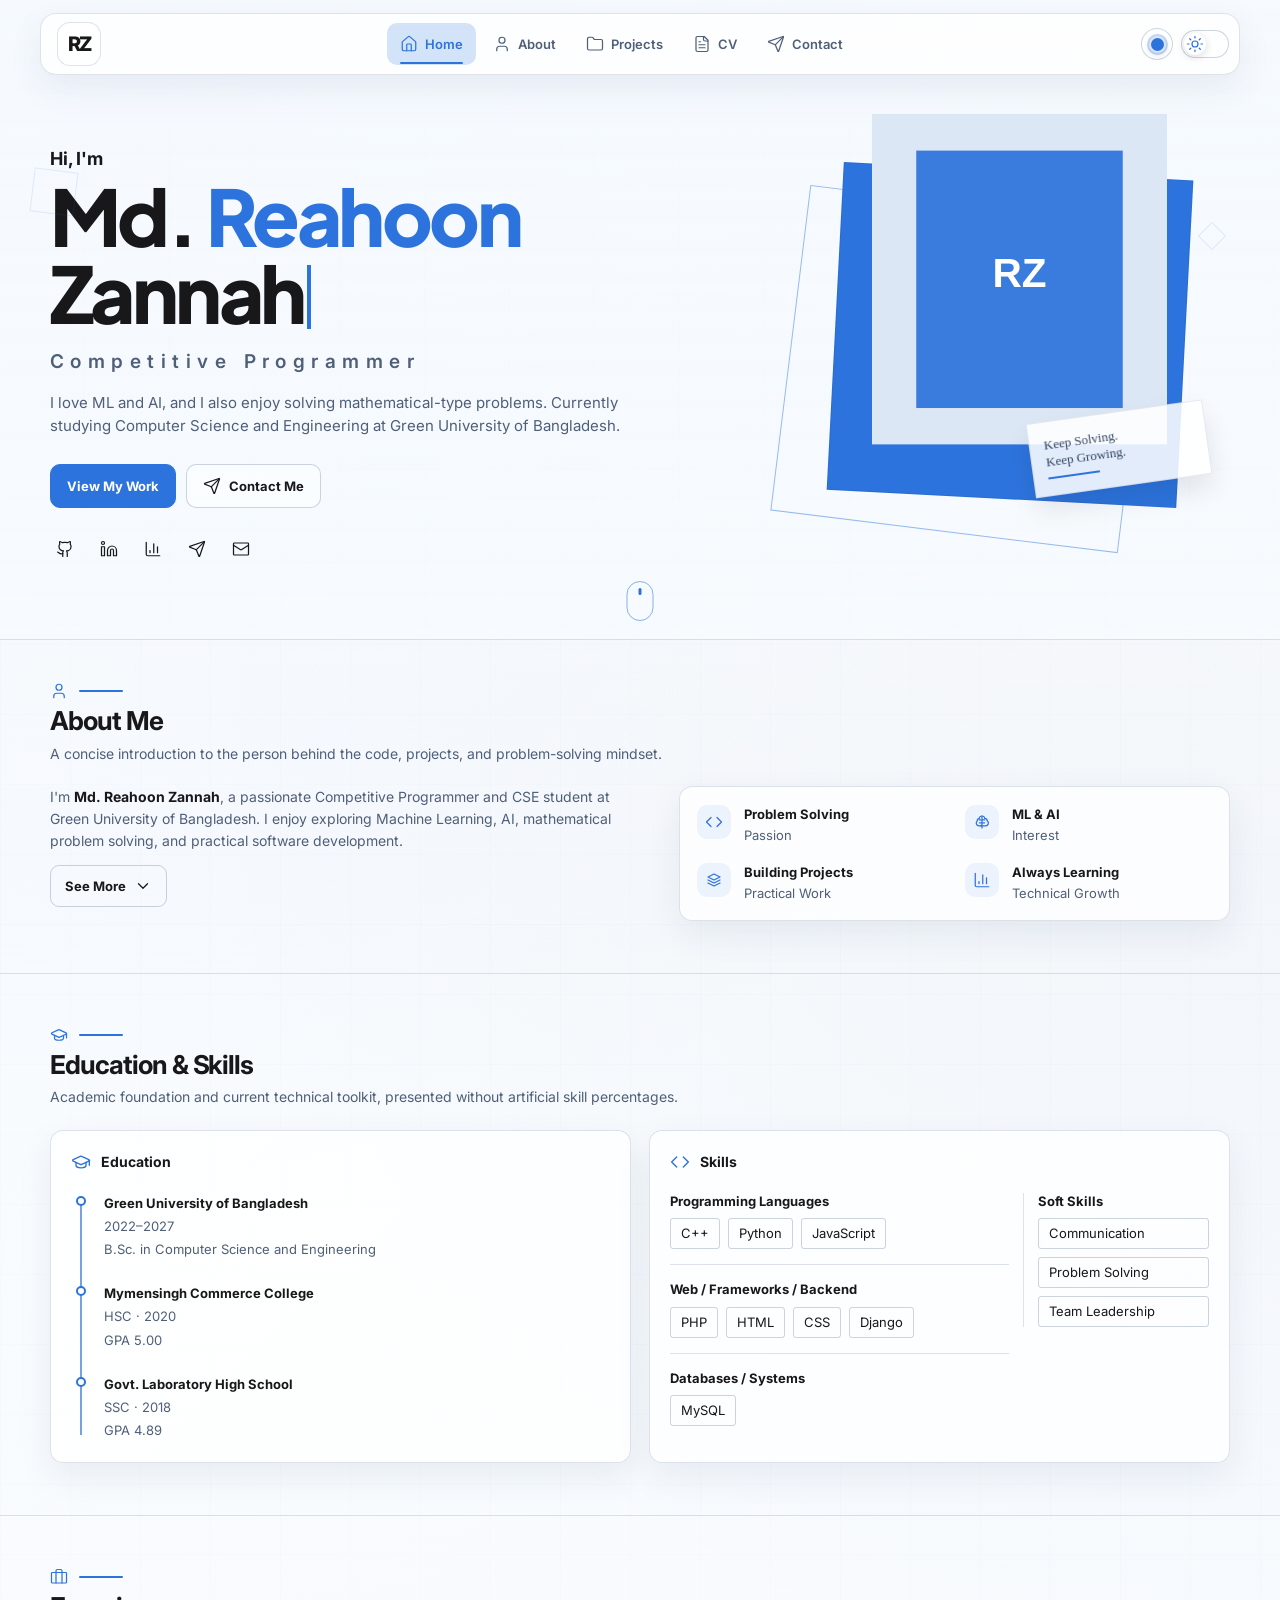
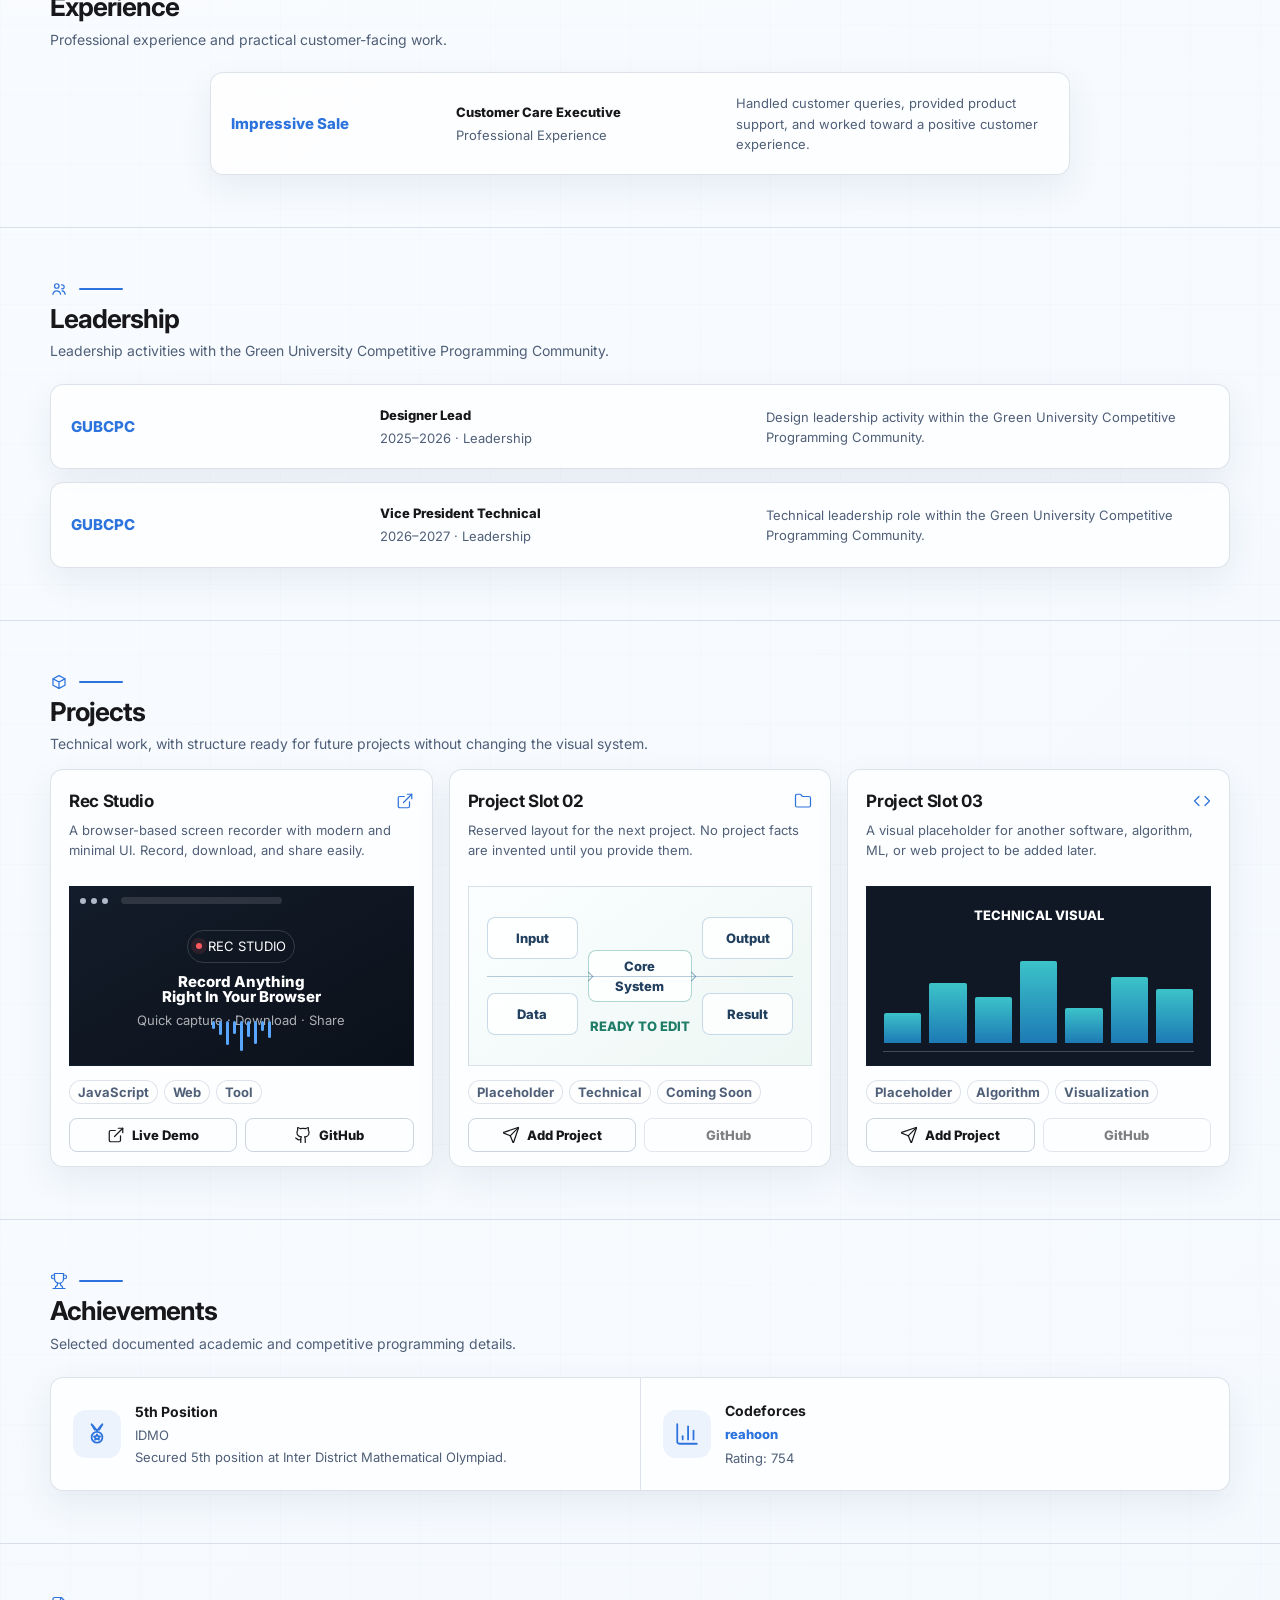
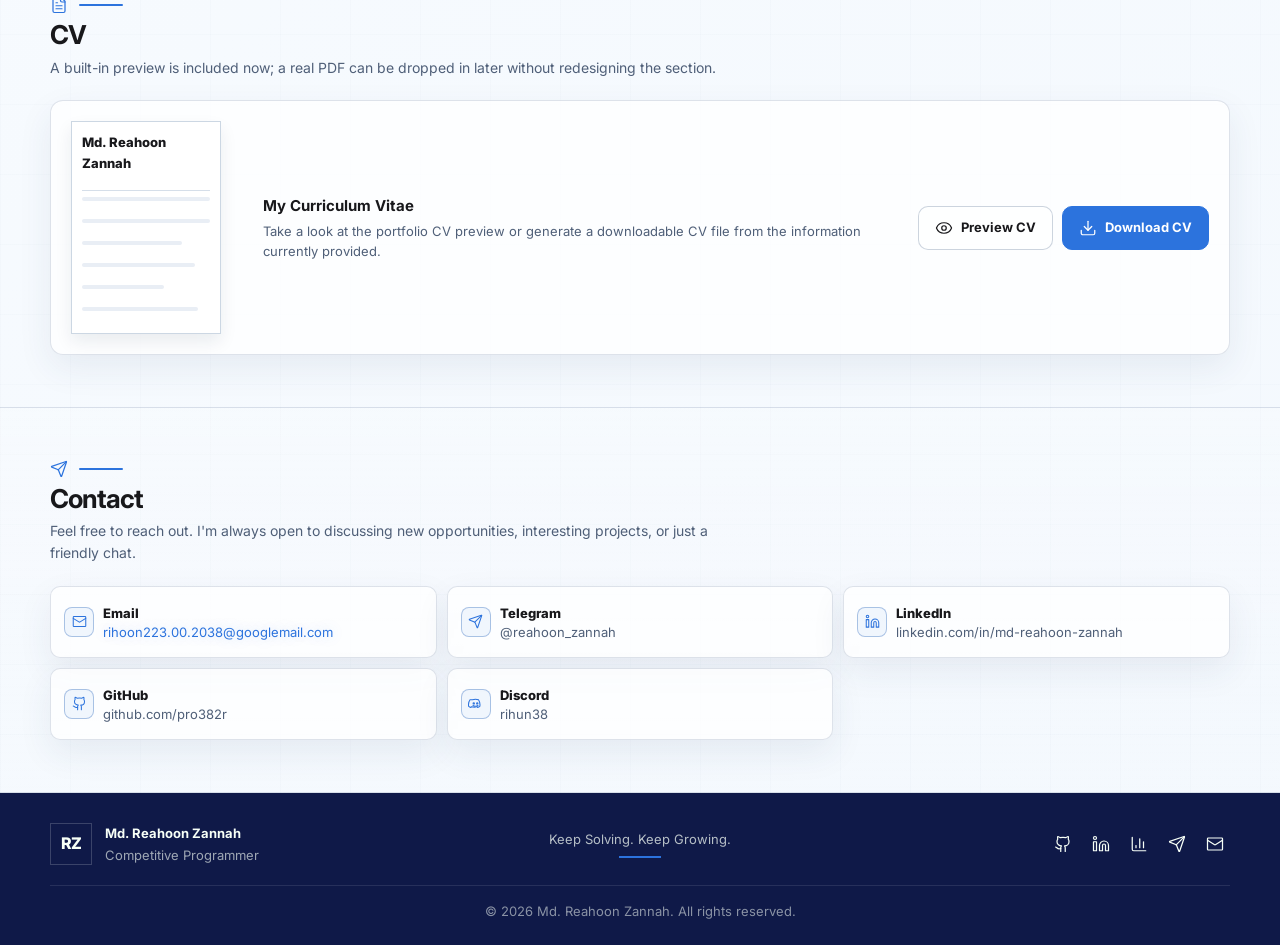
==== index.htm @ 231a1610 "home button" ====
<!DOCTYPE html>
<html lang="en">
<head>
  <meta charset="UTF-8">
  <meta name="viewport" content="width=device-width, initial-scale=1.0">
  <meta name="description" content="Md. Reahoon Zannah — Competitive Programmer, CSE student, and software development enthusiast.">
  <meta name="theme-color" content="#2366D6">
  <link rel="icon" type="image/svg+xml" href="data:image/svg+xml,%3Csvg xmlns='http://www.w3.org/2000/svg' viewBox='0 0 64 64'%3E%3Crect width='64' height='64' rx='14' fill='%230F1948'/%3E%3Ctext x='32' y='41' text-anchor='middle' font-family='Arial,sans-serif' font-size='26' font-weight='800' fill='%23F7FFF7'%3ERZ%3C/text%3E%3C/svg%3E">
  <meta property="og:type" content="website">
  <meta property="og:title" content="Md. Reahoon Zannah — Competitive Programmer">
  <meta property="og:description" content="Personal portfolio of Md. Reahoon Zannah — Competitive Programmer, CSE student, and software development enthusiast.">
  <meta property="og:image" content="https://myimgs.org/storage/images/40983/784748202_17959416891112480_3946729501050447500_nheic.png">
  <meta property="og:image:alt" content="Md. Reahoon Zannah profile photo">
  <meta name="twitter:card" content="summary_large_image">
  <meta name="twitter:title" content="Md. Reahoon Zannah — Competitive Programmer">
  <meta name="twitter:description" content="Personal portfolio of Md. Reahoon Zannah — Competitive Programmer, CSE student, and software development enthusiast.">
  <meta name="twitter:image" content="https://myimgs.org/storage/images/40983/784748202_17959416891112480_3946729501050447500_nheic.png">
  <title>Md. Reahoon Zannah — Portfolio</title>
  <link rel="preconnect" href="https://fonts.googleapis.com">
  <link rel="preconnect" href="https://fonts.gstatic.com" crossorigin>
  <link href="https://fonts.googleapis.com/css2?family=Inter:wght@400;500;600;700;800&family=Plus+Jakarta+Sans:wght@700;800&display=swap" rel="stylesheet">
  <style>
    :root {
      --accent-h: 216;
      --accent: hsl(var(--accent-h) 72% 52%);
      --accent-strong: hsl(var(--accent-h) 78% 45%);
      --accent-soft: hsl(var(--accent-h) 75% 96%);
      --accent-glow: hsla(var(--accent-h), 80%, 52%, .22);
      --bg: #f7fbff;
      --surface: rgba(255,255,255,.76);
      --surface-solid: #ffffff;
      --surface-soft: #f1f6fc;
      --hero-bg: #f5f9fe;
      --text: #18181b;
      --muted: #4f5f78; /* Slightly darker muted/gray text for better readability */
      --border: rgba(28, 61, 105, .14);
      --border-strong: rgba(28, 61, 105, .22);
      --nav-bg: rgba(255,255,255,.82);
      --footer-bg: #0f1948;
      --footer-text: #f7fff7;
      --shadow: 0 13px 34px rgba(36,64,102,.08);
      --shadow-strong: 0 18px 50px rgba(28,66,120,.13);
      --radius: 18px;
      --radius-sm: 13px;
      --container: 1180px;
    }

    * { box-sizing: border-box; }
    html { scroll-behavior: smooth; }
    body {
      margin: 0;
      color: var(--text);
      background:
        radial-gradient(circle at 12% 6%, rgba(35,102,214,.035), transparent 25%),
        radial-gradient(circle at 90% 18%, rgba(15,25,72,.025), transparent 28%),
        linear-gradient(135deg, rgba(255,255,255,.36), rgba(231,239,248,.2)),
        repeating-linear-gradient(0deg, rgba(28,61,105,.02) 0 1px, transparent 1px 70px),
        repeating-linear-gradient(90deg, rgba(28,61,105,.018) 0 1px, transparent 1px 70px),
        var(--bg);
      font-family: Inter, system-ui, -apple-system, BlinkMacSystemFont, "Segoe UI", sans-serif;
      line-height: 1.55;
      overflow-x: hidden;
      transition: background .35s ease, color .35s ease;
    }

    body::after {
      content: "";
      position: fixed;
      inset: 0;
      pointer-events: none;
      opacity: .28;
      background-image:
        radial-gradient(circle at 20% 30%, rgba(255,255,255,.45) 0 1px, transparent 1.5px),
        radial-gradient(circle at 75% 70%, rgba(28,61,105,.06) 0 1px, transparent 1.5px);
      background-size: 140px 140px, 180px 180px;
      z-index: -1;
    }

    body[data-theme="blue"] {
      --bg: #07162f;
      --surface: rgba(10, 27, 61, .94);
      --surface-solid: #102a58;
      --surface-soft: #163563;
      --hero-bg: #091b40;
      --text: #f4f7ff;
      --muted: #b2bfd6; /* Tuned for readable blue-mode secondary text */
      --border: rgba(190,211,244,.17);
      --border-strong: rgba(215,229,255,.30);
      --nav-bg: rgba(7, 20, 49, .90);
      --footer-bg: #040c22;
      --footer-text: #f4f7ff;
      --shadow: 0 13px 34px rgba(0,0,0,.34);
      --shadow-strong: 0 20px 50px rgba(0,0,0,.46);
    }

    body[data-theme="blue"] {
      background:
        radial-gradient(circle at 12% 5%, color-mix(in srgb, var(--accent) 8%, transparent), transparent 24%),
        radial-gradient(circle at 88% 16%, rgba(46,84,150,.10), transparent 30%),
        linear-gradient(145deg, #0a1b3b 0%, #07162f 48%, #061127 100%);
      color: var(--text);
    }

    body[data-theme="blue"]::after {
      opacity: .15;
      background-image:
        radial-gradient(circle at 20% 30%, rgba(126,163,255,.20) 0 1px, transparent 1.5px),
        radial-gradient(circle at 75% 70%, rgba(255,255,255,.06) 0 1px, transparent 1.5px);
    }

    a { color: inherit; text-decoration: none; }
    button, a { -webkit-tap-highlight-color: transparent; }
    button { font: inherit; }
    img { max-width: 100%; display: block; }

    .icon {
      width: 18px;
      height: 18px;
      flex: 0 0 auto;
      stroke: currentColor;
      fill: none;
      stroke-width: 1.65;
      stroke-linecap: round;
      stroke-linejoin: round;
    }

    .skip-link {
      position: fixed;
      left: 16px;
      top: 14px;
      transform: translateY(-140%);
      z-index: 1200;
      padding: 10px 14px;
      border-radius: 10px;
      background: var(--surface-solid);
      color: var(--text);
      border: 1px solid var(--border-strong);
    }
    .skip-link:focus { transform: translateY(0); }

    .nav-shell {
      position: fixed;
      inset: 0 0 auto;
      z-index: 1000;
      padding: 13px 0 0;
      pointer-events: none;
    }

    .site-nav {
      width: min(94vw, 1200px);
      min-height: 60px;
      margin: 0 auto;
      display: flex;
      align-items: center;
      gap: 14px;
      padding: 8px 10px 8px 16px;
      background: var(--nav-bg);
      border: 1px solid var(--border);
      box-shadow: var(--shadow);
      backdrop-filter: blur(18px);
      -webkit-backdrop-filter: blur(18px);
      border-radius: 16px;
      transition: width .42s cubic-bezier(.2,.75,.2,1), padding .42s ease, transform .42s ease, box-shadow .35s ease;
      pointer-events: auto;
    }

    .site-nav.scrolled {
      width: min(76vw, 930px);
      padding-inline: 13px;
      background: color-mix(in srgb, var(--surface-solid) 68%, transparent);
      backdrop-filter: blur(20px) saturate(170%);
      -webkit-backdrop-filter: blur(20px) saturate(170%);
      border-color: color-mix(in srgb, var(--text) 16%, var(--border));
      box-shadow: var(--shadow-strong), inset 0 1px 0 rgba(255,255,255,.28);
      border-radius: 22px;
      transform: translateY(4px);
    }

    .brand {
      width: 44px;
      height: 44px;
      display: grid;
      place-items: center;
      flex: 0 0 auto;
      font-weight: 800;
      font-size: 20px;
      letter-spacing: -.08em;
      color: var(--text);
      border-radius: 13px;
      background: linear-gradient(180deg, rgba(255,255,255,.62), rgba(255,255,255,.22));
      border: 1px solid var(--border);
      transition: transform .25s ease, color .25s ease;
    }
    body[data-theme="blue"] .brand { background: rgba(255,255,255,.04); }
    .brand:hover { color: var(--accent); transform: translateY(-1px); }

    .nav-links {
      display: flex;
      align-items: center;
      justify-content: center;
      gap: 4px;
      flex: 1;
    }

    .nav-link {
      position: relative;
      display: inline-flex;
      align-items: center;
      justify-content: center;
      gap: 7px;
      min-height: 42px;
      padding: 0 13px;
      color: var(--muted);
      border-radius: 10px;
      font-size: 13px;
      font-weight: 600;
      transition: color .22s ease, background .22s ease, transform .22s ease;
    }

    .nav-link::after {
      content: "";
      position: absolute;
      left: 13px;
      right: 13px;
      bottom: 1px;
      height: 2px;
      background: var(--accent);
      transform: scaleX(0);
      transform-origin: center;
      transition: transform .22s ease;
      border-radius: 999px;
    }

    .nav-link:hover { color: var(--text); background: color-mix(in srgb, var(--accent) 13%, transparent); }
    .nav-link.active { color: var(--accent); background: color-mix(in srgb, var(--accent) 20%, transparent); }
    body[data-theme="blue"] .nav-link:hover { background: color-mix(in srgb, var(--accent) 18%, transparent); }
    body[data-theme="blue"] .nav-link.active { color: var(--accent); background: color-mix(in srgb, var(--accent) 28%, transparent); }
    .nav-link.active::after { transform: scaleX(1); background: var(--accent); }

    .nav-actions {
      display: flex;
      align-items: center;
      gap: 8px;
      margin-left: auto;
    }

    .theme-toggle {
      width: 48px;
      height: 28px;
      padding: 2px;
      border: 1px solid var(--border-strong);
      border-radius: 999px;
      background: rgba(255,255,255,.46);
      display: inline-flex;
      align-items: center;
      cursor: pointer;
      position: relative;
    }
    body[data-theme="blue"] .theme-toggle { background: rgba(255,255,255,.08); }

    .theme-toggle .knob {
      width: 22px;
      height: 22px;
      border-radius: 50%;
      display: grid;
      place-items: center;
      color: var(--accent);
      background: var(--surface-solid);
      box-shadow: 0 2px 8px rgba(0,0,0,.15);
      transition: transform .28s cubic-bezier(.2,.8,.2,1), color .25s ease;
    }
    body[data-theme="blue"] .theme-toggle .knob { transform: translateX(20px); }

    .color-control {
      width: 32px;
      height: 32px;
      display: grid;
      place-items: center;
      border: 1px solid var(--border-strong);
      background: rgba(255,255,255,.42);
      border-radius: 50%;
      cursor: pointer;
      position: relative;
      padding: 0;
    }
    body[data-theme="blue"] .color-control { background: rgba(255,255,255,.06); }
    .color-dot {
      width: 17px;
      height: 17px;
      border-radius: 50%;
      background: var(--accent);
      border: 2px solid rgba(255,255,255,.82);
      box-shadow: 0 0 0 2px color-mix(in srgb, var(--accent) 28%, transparent), 0 2px 6px rgba(0,0,0,.14);
      transition: transform .2s ease, box-shadow .2s ease;
    }
    .color-control:hover .color-dot,
    .color-control[aria-expanded="true"] .color-dot {
      transform: scale(1.08);
      box-shadow: 0 0 0 3px color-mix(in srgb, var(--accent) 22%, transparent), 0 3px 9px rgba(0,0,0,.16);
    }

    .color-popover {
      position: absolute;
      right: 0;
      top: calc(100% + 14px);
      /* COLOR PICKER OUTER SPACE: smaller popup-to-ring gap. */
      width: 220px;
      height: 220px;
      padding: 6px;
      background: color-mix(in srgb, var(--surface-solid) 90%, transparent);
      border: 1px solid var(--border-strong);
      border-radius: 50%;
      box-shadow: var(--shadow-strong), 0 0 0 1px color-mix(in srgb, var(--accent) 8%, transparent);
      display: grid;
      place-items: center;
      opacity: 0;
      visibility: hidden;
      transform: translateY(-8px) scale(.84);
      transform-origin: top right;
      transition: opacity .22s ease, transform .22s cubic-bezier(.2,.85,.2,1), visibility .22s ease;
      overflow: visible;
    }
    .color-popover.open { opacity: 1; visibility: visible; transform: translateY(0) scale(1); }
    .color-popover::after {
      content: "";
      position: absolute;
      inset: 8px;
      border-radius: 50%;
      border: 1px solid color-mix(in srgb, var(--accent) 14%, transparent);
      pointer-events: none;
    }
    .picker-title,
    .picker-caption,
    .picker-footer { display: none; }
    .hue-wrap { width: 100%; height: 100%; display: grid; place-items: center; }
    .hue-ring {
      /* COLOR PICKER RING SIZE: keep the ring close to the popup edge. */
      --ring-size: 208px;
      width: var(--ring-size);
      aspect-ratio: 1;
      border-radius: 50%;
      position: relative;
      background: conic-gradient(
        from 0deg,
        hsl(0 72% 52%) 0deg,
        hsl(60 72% 52%) 60deg,
        hsl(120 72% 52%) 120deg,
        hsl(180 72% 52%) 180deg,
        hsl(240 72% 52%) 240deg,
        hsl(300 72% 52%) 300deg,
        hsl(360 72% 52%) 360deg
      );
      box-shadow: 0 10px 24px rgba(0,0,0,.12), 0 0 28px color-mix(in srgb, var(--accent) 10%, transparent);
      cursor: crosshair;
      touch-action: none;
    }
    .hue-ring::before {
      content: "";
      position: absolute;
      /* COLOR PICKER INNER SPACE: larger inset reduces the blank center area. */
      inset: 30px;
      border-radius: 50%;
      background: var(--surface-solid);
      box-shadow: inset 0 0 0 1px var(--border), inset 0 0 22px rgba(0,0,0,.04);
    }
    .hue-ring::after {
      content: "";
      position: absolute;
      inset: 13px;
      border-radius: 50%;
      border: 1px solid rgba(255,255,255,.72);
      pointer-events: none;
    }
    .hue-marker {
      position: absolute;
      width: 21px;
      height: 21px;
      margin: -10.5px 0 0 -10.5px;
      left: 50%;
      top: 50%;
      border-radius: 50%;
      background: var(--accent);
      border: 4px solid var(--surface-solid);
      box-shadow: 0 0 0 2px var(--text), 0 0 0 4px color-mix(in srgb, var(--accent) 30%, transparent), 0 5px 13px rgba(0,0,0,.22);
      pointer-events: none;
      z-index: 3;
    }
    .picker-center {
      position: absolute;
      z-index: 4;
      left: 50%;
      top: 50%;
      /* COLOR PICKER CENTER: slightly larger to further reduce inner whitespace. */
      width: 96px;
      height: 96px;
      margin: -48px 0 0 -48px;
      display: grid;
      place-items: center;
      border: 1px solid color-mix(in srgb, var(--accent) 34%, var(--border-strong));
      border-radius: 50%;
      background: var(--surface-solid);
      box-shadow: 0 8px 22px rgba(0,0,0,.12), 0 0 0 8px color-mix(in srgb, var(--accent) 9%, transparent);
    }
    .picker-center::before {
      content: "";
      position: absolute;
      width: 84px;
      height: 84px;
      border-radius: 50%;
      background: var(--accent);
      opacity: .14;
      box-shadow: inset 0 0 0 1px color-mix(in srgb, var(--accent) 24%, transparent), 0 0 0 8px color-mix(in srgb, var(--accent) 8%, transparent);
      transition: background .25s ease, box-shadow .25s ease;
    }
    .picker-reset {
      position: relative;
      z-index: 1;
      width: 78px;
      height: 78px;
      display: grid;
      place-items: center;
      gap: 2px;
      border: 0;
      border-radius: 50%;
      background: var(--accent);
      color: #fff;
      cursor: pointer;
      box-shadow: 0 8px 18px color-mix(in srgb, var(--accent) 28%, transparent);
      transition: transform .2s ease, box-shadow .2s ease, background .2s ease;
    }
    .picker-reset svg { width: 17px; height: 17px; stroke-width: 2.15; }
    .picker-reset span { font-size: 13px; font-weight: 800; letter-spacing: .04em; }
    .picker-reset:hover {
      transform: scale(1.06);
      box-shadow: 0 10px 24px color-mix(in srgb, var(--accent) 38%, transparent);
    }
    .picker-reset.resetting {
      animation: resetPulse .26s ease;
    }
    @keyframes resetPulse {
      0% { transform: scale(1); }
      45% { transform: scale(.92); }
      100% { transform: scale(1); }
    }
    .picker-native { position: absolute; width: 1px; height: 1px; opacity: 0; pointer-events: none; }

    .menu-button { display: none; }

    .container { width: min(calc(100% - 36px), var(--container)); margin: 0 auto; }
    section { scroll-margin-top: 110px; }

    .hero {
      /* Hero-to-About spacing: reduce min-height/padding here to remove excess blank space before About. */
      min-height: 640px;
      padding: 113px 0 34px;
      position: relative;
      overflow: hidden;
      background:
        linear-gradient(180deg, color-mix(in srgb, var(--hero-bg) 90%, transparent), color-mix(in srgb, var(--bg) 82%, transparent)),
        repeating-linear-gradient(90deg, transparent 0 84px, color-mix(in srgb, var(--accent) 5%, transparent) 84px 85px),
        repeating-linear-gradient(0deg, transparent 0 84px, color-mix(in srgb, var(--accent) 4%, transparent) 84px 85px);
      border-bottom: 1px solid var(--border);
    }

    .hero::before,
    .hero::after {
      content: "";
      position: absolute;
      border: 1px solid color-mix(in srgb, var(--accent) 12%, transparent);
      pointer-events: none;
    }
    .hero::before { width: 42px; height: 42px; top: 170px; left: 2.5%; transform: rotate(7deg); }
    .hero::after { width: 18px; height: 18px; top: 226px; right: 4.5%; transform: rotate(45deg); }

    .hero-grid {
      display: grid;
      grid-template-columns: 1.08fr .92fr;
      gap: 64px;
      align-items: center;
    }

    .eyebrow { font-size: 18px; font-weight: 700; letter-spacing: -.01em; margin-bottom: 4px; }
    .hero-title {
      margin: 0;
      font-family: "Plus Jakarta Sans", Inter, system-ui, sans-serif;
      font-size: clamp(42px, 6.2vw, 78px);
      line-height: .99;
      letter-spacing: -.045em;
      font-weight: 800;
      max-width: 780px;
    }
    .hero-title .accent { color: var(--accent); }
    .type-caret {
      display: inline-block;
      width: .05em;
      min-width: 3px;
      margin-left: .04em;
      height: .82em;
      background: var(--accent);
      vertical-align: -.06em;
      animation: caretBlink .9s steps(1, jump-none) infinite;
    }
    @keyframes caretBlink { 50% { opacity: 0; } }
    .hero-role {
      margin: 15px 0 13px;
      font-size: clamp(15px, 2vw, 19px);
      text-transform: none;
      letter-spacing: .34em;
      font-weight: 600;
      color: var(--muted);
    }
    .hero-copy {
      max-width: 610px;
      color: var(--muted);
      font-size: 15px;
    }

    .hero-actions { display: flex; flex-wrap: wrap; gap: 10px; margin-top: 26px; }
    .btn {
      min-height: 44px;
      padding: 0 16px;
      display: inline-flex;
      align-items: center;
      justify-content: center;
      gap: 8px;
      border-radius: 10px;
      border: 1px solid var(--border-strong);
      font-size: 13px;
      font-weight: 700;
      cursor: pointer;
      transition: transform .22s ease, box-shadow .22s ease, color .22s ease, background .22s ease, border-color .22s ease;
    }
    .btn:hover { transform: translateY(-2px); box-shadow: 0 8px 20px color-mix(in srgb, var(--accent) 18%, transparent); }
    .btn-primary { color: #fff; background: var(--accent); border-color: var(--accent); }
    .btn-primary:hover { background: var(--accent-strong); }
    .btn-ghost { background: rgba(255,255,255,.46); color: var(--text); }
    body[data-theme="blue"] .btn-ghost { background: rgba(255,255,255,.05); border-color: rgba(213,228,255,.24); }
    body[data-theme="blue"] .text-btn,
    body[data-theme="blue"] .mini-btn,
    body[data-theme="blue"] .close-btn { background: rgba(255,255,255,.025); border-color: rgba(213,228,255,.24); }
    body[data-theme="blue"] .timeline::before { background: color-mix(in srgb, var(--accent) 64%, rgba(205,223,255,.22)); }

    .hero-socials { display: flex; align-items: center; gap: 14px; margin-top: 26px; }
    .hero-socials a,
    .footer-socials a {
      width: 30px;
      height: 30px;
      display: grid;
      place-items: center;
      border-radius: 8px;
      color: var(--text);
      transition: color .2s ease, transform .2s ease, background .2s ease;
    }
    .hero-socials a:hover, .footer-socials a:hover { color: var(--accent); background: color-mix(in srgb, var(--accent) 10%, transparent); transform: translateY(-2px); }

    .hero-visual { position: relative; min-height: 440px; display: grid; place-items: center; }
    .hero-frame {
      width: min(100%, 460px);
      aspect-ratio: 1 / 1.05;
      position: relative;
    }
    .hero-frame .blue-block {
      position: absolute;
      width: 76%;
      height: 68%;
      top: 12%;
      right: 4%;
      background: var(--accent);
      transform: rotate(3deg);
      border: 1px solid rgba(0,0,0,.06);
      animation: floatBlock 5.4s ease-in-out infinite;
    }
    .hero-frame .outline-block {
      position: absolute;
      width: 76%;
      height: 68%;
      top: 19%;
      /* Outline shape horizontal position: increase/decrease 0.6cm here to move it right/left. */
      left: calc(5% + 0.6cm);
      border: 1px solid color-mix(in srgb, var(--accent) 48%, transparent);
      transform: rotate(7deg);
    }
    .profile-wrap {
      position: absolute;
      width: 72%;
      aspect-ratio: 1 / 1;
      height: auto;
      right: 4%;
      bottom: 0;
      overflow: hidden;
      z-index: 2;
      background: transparent;
      box-shadow: none;
      /* Profile image border: removed so the photo has no CSS outline/border. */
      border: none;
      /* Profile image vertical position: change -4cm to move it up/down. */
      transform: translateY(-4cm);
      will-change: transform;
    }
    .profile-wrap img { width: 100%; height: 100%; object-fit: contain; object-position: center; display: block; }
    .hero-note {
      position: absolute;
      z-index: 3;
      right: -1%;
      bottom: 7%;
      width: 178px;
      padding: 14px 14px 16px;
      background: rgba(255,255,255,.86);
      color: #31435f;
      border: 1px solid rgba(27,53,90,.1);
      box-shadow: 0 13px 26px rgba(0,0,0,.09);
      /* Keep Solving note vertical position: change -2cm to move it up/down. */
      transform: translateY(-2cm) rotate(-8deg);
      font-family: "Segoe Print", "Bradley Hand", cursive;
      font-size: 13px;
      line-height: 1.32;
    }
    body[data-theme="blue"] .hero-note { background: rgba(245,249,255,.94); }
    .hero-note span { display: block; width: 52px; height: 2px; margin-top: 7px; background: var(--accent); }

    .scroll-cue {
      position: absolute;
      bottom: 18px;
      left: 50%;
      transform: translateX(-50%);
      width: 27px;
      height: 40px;
      border: 1px solid color-mix(in srgb, var(--accent) 55%, transparent);
      border-radius: 999px;
      display: grid;
      place-items: start center;
      padding-top: 6px;
      color: var(--accent);
    }
    .scroll-cue::before { content: ""; width: 3px; height: 7px; background: currentColor; border-radius: 999px; animation: scrollPulse 1.6s ease-in-out infinite; }

    /* Global minimum readable UI text: previously 12px; raised to 13px for legibility. */
    .section {
      padding: 52px 0;
      border-bottom: 1px solid var(--border);
    }
    .section.tinted { background: linear-gradient(180deg, rgba(255,255,255,.18), transparent); }
    /* About section top spacing: keeps the Hero/About transition compact without affecting other sections. */
    #about { padding-top: 42px; }
    body[data-theme="blue"] .section {
      background: var(--bg);
      border-color: rgba(205,223,255,.16);
    }
    body[data-theme="blue"] .section.tinted {
      background:
        linear-gradient(180deg, rgba(30,72,143,.16) 0%, rgba(10,30,66,.08) 32%, rgba(7,22,47,.98) 100%);
    }
    body[data-theme="blue"] .section-kicker,
    body[data-theme="blue"] .about-copy,
    body[data-theme="blue"] .experience-text,
    body[data-theme="blue"] .project-description,
    body[data-theme="blue"] .cv-copy p,
    body[data-theme="blue"] .contact-value { color: #c7d2e8; }
    body[data-theme="blue"] .panel,
    body[data-theme="blue"] .project-card,
    body[data-theme="blue"] .experience-card,
    body[data-theme="blue"] .contact-card,
    body[data-theme="blue"] .cv-card,
    body[data-theme="blue"] .achievement-wrap,
    body[data-theme="blue"] .about-grid-card {
      background: rgba(12, 31, 68, .94);
      border-color: rgba(205,223,255,.20);
    }
    body[data-theme="blue"] .project-placeholder { color: #c2cee4; }
    body[data-theme="blue"] .project-placeholder strong { color: #f5f8ff; }


    .section-heading { display: grid; gap: 7px; margin-bottom: 22px; }
    .heading-line { display: inline-flex; align-items: center; gap: 11px; color: var(--accent); }
    .heading-line span:last-child { width: 44px; min-width: 44px; height: 2px; flex: 0 0 44px; border-radius: 999px; background: var(--accent); }
    .section-title { margin: 0; /* Section heading size: change 26px here if needed. */
    font-size: 26px; line-height: 1.1; letter-spacing: -.04em; }
    .section-kicker { max-width: 680px; color: var(--muted); margin: 0; font-size: 14px; }

    .about-grid { display: grid; grid-template-columns: 1.04fr .96fr; gap: 32px; align-items: start; }
    .about-copy { color: var(--muted); font-size: 14px; max-width: 650px; }
    .about-copy strong { color: var(--text); }
    .about-extra { max-height: 0; overflow: hidden; transition: max-height .42s ease, opacity .32s ease; opacity: 0; }
    .about-extra.open { opacity: 1; max-height: 280px; }
    .text-btn {
      margin-top: 14px;
      border: 1px solid var(--border-strong);
      background: transparent;
      color: var(--text);
      padding: 10px 14px;
      border-radius: 9px;
      cursor: pointer;
      display: inline-flex;
      align-items: center;
      gap: 8px;
      font-size: 13px;
      font-weight: 700;
    }
    .text-btn .icon { transition: transform .22s ease; }
    .text-btn.expanded .icon { transform: rotate(180deg); }

    .about-grid-card {
      display: grid;
      grid-template-columns: 1fr 1fr;
      gap: 16px 22px;
      padding: 17px;
      border: 1px solid var(--border);
      background: var(--surface);
      box-shadow: var(--shadow);
      border-radius: var(--radius-sm);
    }
    .about-point { display: flex; gap: 13px; align-items: flex-start; }
    .about-point .point-icon {
      width: 34px;
      height: 34px;
      display: grid;
      place-items: center;
      border-radius: 10px;
      color: var(--accent);
      background: var(--accent-soft);
      flex: 0 0 auto;
    }
    body[data-theme="blue"] .about-point .point-icon { background: color-mix(in srgb, var(--accent) 13%, transparent); }
    .about-point strong { font-size: 13px; display: block; }
    .about-point span { color: var(--muted); font-size: 13px; display: block; margin-top: 1px; }

    .two-col { display: grid; grid-template-columns: 1fr 1fr; gap: 18px; }
    .panel {
      border: 1px solid var(--border);
      background: var(--surface);
      border-radius: var(--radius-sm);
      box-shadow: var(--shadow);
      padding: 20px;
      min-height: 100%;
    }
    .panel-head { display: flex; align-items: center; gap: 10px; margin-bottom: 20px; }
    .panel-head .head-icon { color: var(--accent); width: 20px; height: 20px; }
    .panel-title { margin: 0; font-size: 14px; }

    .timeline { position: relative; }
    .timeline::before { content: ""; position: absolute; left: 9px; top: 7px; bottom: 7px; width: 2px; background: color-mix(in srgb, var(--accent) 58%, var(--border)); }
    .timeline-item { position: relative; display: grid; grid-template-columns: 20px 1fr; gap: 13px; padding-bottom: 24px; }
    .timeline-item:last-child { padding-bottom: 2px; }
    .timeline-dot { position: relative; z-index: 1; width: 10px; height: 10px; margin: 5px auto 0; border-radius: 50%; background: var(--surface-solid); border: 2px solid var(--accent); }
    .timeline-item strong { display: block; font-size: 13px; }
    .timeline-item span { display: block; color: var(--muted); font-size: 13px; margin-top: 3px; }

    /* Skills are intentionally presented as compact bordered blocks, matching the reference layout. */
    .skills-layout { display:grid; grid-template-columns:minmax(0,1.55fr) minmax(150px,.85fr); gap:14px; align-items:start; }
    .skill-groups { display: grid; gap: 16px; }
    .skill-group { padding-bottom: 15px; border-bottom: 1px solid var(--border); }
    .skill-group:last-child { padding-bottom: 0; border-bottom: 0; }
    .skill-group h3 { margin: 0 0 8px; font-size: 13px; line-height: 1.35; font-weight: 700; }
    .skill-list { display: flex; flex-wrap: wrap; gap: 7px 8px; }
    .soft-skills { padding-left:14px; border-left:1px solid var(--border); }
    .soft-skills .skill-group { padding:0; border:0; }
    .soft-skills .skill-list { display:grid; gap:8px; }
    .soft-skills .skill-chip { width:100%; justify-content:flex-start; }
    .skill-chip {
      display: inline-flex;
      align-items: center;
      min-height: 31px;
      padding: 4px 10px;
      border: 1px solid var(--border-strong);
      border-radius: 3px;
      background: transparent;
      color: var(--text);
      font-size: 13px;
      line-height: 1;
      font-weight: 400;
    }

    .experience-list { display: grid; gap: 13px; }
    .experience-list:has(> .experience-card:only-child) { max-width: 860px; margin-inline: auto; }
    .experience-card {
      display: grid;
      grid-template-columns: 1.1fr 1.4fr 1.7fr;
      gap: 22px;
      align-items: center;
      padding: 20px;
      background: var(--surface);
      border: 1px solid var(--border);
      border-radius: var(--radius-sm);
      box-shadow: var(--shadow);
    }
    .experience-brand { font-weight: 800; color: var(--accent); font-size: 15px; }
    .experience-title { font-size: 13px; font-weight: 800; }
    .experience-meta { color: var(--muted); font-size: 13px; margin-top: 3px; }
    .experience-text { color: var(--muted); font-size: 13px; }
    .leadership-card { min-height: 0; }

    .projects-top { display: flex; justify-content: space-between; gap: 20px; align-items: flex-start; margin-bottom: 14px; }
    /* Keep the Projects heading marker aligned exactly like every other section heading. */
    .projects-top .section-heading { width: 100%; }
    .projects-top .heading-line { width: max-content; }
    .projects-grid { display: grid; grid-template-columns: repeat(3, 1fr); gap: 16px; }
    .project-card { border: 1px solid var(--border); background: var(--surface); border-radius: var(--radius-sm); overflow: hidden; box-shadow: var(--shadow); display: flex; flex-direction: column; }
    .project-body { padding: 18px 18px 14px; display: flex; flex-direction: column; flex: 1; }
    .project-title { display: flex; align-items: center; justify-content: space-between; gap: 10px; margin-bottom: 6px; }
    .project-title h3 { margin: 0; font-size: 17px; letter-spacing: -.02em; }
    .project-description { margin: 0; color: var(--muted); font-size: 13px; min-height: 52px; }
    .project-visual { margin: 14px 0 14px; border: 1px solid var(--border); background: #0f172a; min-height: 180px; position: relative; overflow: hidden; }

    .browser-visual { padding: 10px; background: linear-gradient(150deg,#131c2a,#0b111a); color: #fff; }
    .browser-bar { display: flex; align-items: center; gap: 5px; margin-bottom: 13px; }
    .browser-dot { width: 6px; height: 6px; border-radius: 50%; background: #d6e1f0; opacity: .8; }
    .browser-line { margin-left: 8px; width: 50%; height: 7px; border-radius: 999px; background: rgba(255,255,255,.12); }
    .rec-stage { display: grid; place-items: center; height: 126px; text-align: center; }
    .rec-pill { display: inline-flex; align-items: center; gap: 6px; font-size: 13px; padding: 5px 8px; border: 1px solid rgba(255,255,255,.16); border-radius: 999px; }
    .rec-pulse { width: 6px; height: 6px; border-radius: 50%; background: #ff5a5f; box-shadow: 0 0 0 5px rgba(255,90,95,.12); }
    .rec-title { margin: 11px 0 5px; font-size: 15px; font-weight: 800; line-height: 1.05; }
    .rec-sub { color: rgba(255,255,255,.66); font-size: 13px; }
    .wave { position: absolute; left: 20px; right: 20px; bottom: 14px; display: flex; justify-content: center; gap: 4px; }
    .wave i { display: block; width: 3px; background: #58a6ff; border-radius: 999px; animation: wave 1.6s ease-in-out infinite; }
    .wave i:nth-child(1){height:8px; animation-delay:-.3s}.wave i:nth-child(2){height:14px; animation-delay:-.45s}.wave i:nth-child(3){height:24px; animation-delay:-.1s}.wave i:nth-child(4){height:13px; animation-delay:-.35s}.wave i:nth-child(5){height:30px; animation-delay:-.6s}.wave i:nth-child(6){height:16px}.wave i:nth-child(7){height:23px; animation-delay:-.4s}.wave i:nth-child(8){height:10px; animation-delay:-.2s}.wave i:nth-child(9){height:17px; animation-delay:-.5s}

    .flow-visual { background: linear-gradient(145deg,#fbfeff,#edf7f4); display:grid; place-items:center; padding:18px; }
    .flow-canvas { width:100%; height:100%; display:grid; grid-template-columns:1fr 1.15fr 1fr; grid-template-rows:1fr 1fr; gap:10px; align-items:center; position:relative; }
    .flow-box { border:1px solid rgba(23,96,165,.23); background:rgba(255,255,255,.8); min-height:42px; display:grid; place-items:center; font-size: 13px; color:#21405f; font-weight:800; border-radius:8px; padding:5px; text-align:center; }
    .flow-core { grid-column:2; grid-row:1 / span 2; border-color: rgba(25,142,121,.35); }
    .flow-a { grid-column:1; grid-row:1; }.flow-b {grid-column:1;grid-row:2}.flow-c{grid-column:3;grid-row:1}.flow-d{grid-column:3;grid-row:2}
    .flow-line { position:absolute; height:1px; background:rgba(48,103,151,.34); top:50%; left:0; right:0; }
    .flow-line::before,.flow-line::after{content:""; position:absolute; width:6px;height:6px;border-right:1px solid rgba(48,103,151,.55);border-top:1px solid rgba(48,103,151,.55); top:-3px}
    .flow-line::before{left:32%;transform:rotate(45deg)}.flow-line::after{right:32%;transform:rotate(45deg)}
    .flow-lock { position:absolute; left:50%; bottom:11px; transform:translateX(-50%); font-size: 13px; color:#1e7c67; font-weight:800; }

    .algo-visual { background: #101826; padding:18px 16px 13px; color:#fff; display:flex; flex-direction:column; }
    .algo-title { font-size: 13px; font-weight:800; text-align:center; margin-bottom:10px; }
    .bars { flex:1; display:flex; align-items:flex-end; justify-content:center; gap:8px; }
    .bars span { width:12%; background: linear-gradient(180deg, #3cc3c9, #1d7ab5); border-radius:2px 2px 0 0; }
    .bars span:nth-child(1){height:28%}.bars span:nth-child(2){height:56%}.bars span:nth-child(3){height:43%}.bars span:nth-child(4){height:76%}.bars span:nth-child(5){height:33%}.bars span:nth-child(6){height:61%}.bars span:nth-child(7){height:50%}
    .algo-axis { height:1px; background:rgba(255,255,255,.22); margin-top:8px; }

    .project-tags { display:flex; flex-wrap:wrap; gap:6px; margin-bottom:14px; }
    .tag { display:inline-flex; align-items:center; min-height:24px; padding:0 8px; border:1px solid var(--border); border-radius:999px; color:var(--muted); font-size: 13px; font-weight:700; background:rgba(255,255,255,.26); }
    body[data-theme="blue"] .tag { background:rgba(255,255,255,.03); }
    .project-actions { display:grid; grid-template-columns:1fr 1fr; gap:8px; margin-top:auto; }
    .mini-btn { min-height:34px; display:inline-flex; align-items:center; justify-content:center; gap:7px; border:1px solid var(--border-strong); border-radius:8px; font-size: 13px; font-weight:800; color:var(--text); background:transparent; transition:transform .2s ease, color .2s ease, border-color .2s ease, background .2s ease; }
    .mini-btn:hover { transform:translateY(-1px); color:var(--accent); border-color:color-mix(in srgb, var(--accent) 50%, var(--border-strong)); background:color-mix(in srgb, var(--accent) 5%, transparent); }
    .project-placeholder { padding: 13px; display: grid; place-items:center; height:100%; text-align:center; color:#617089; font-size: 13px; }
    .project-placeholder strong { display:block; color:#253d64; margin-bottom:6px; }

    .achievement-wrap { display:grid; grid-template-columns:1fr 1fr; gap:0; border:1px solid var(--border); background:var(--surface); border-radius:var(--radius-sm); overflow:hidden; box-shadow:var(--shadow); }
    .achievement { padding:22px; display:grid; grid-template-columns:auto 1fr; gap:14px; align-items:center; }
    .achievement + .achievement { border-left:1px solid var(--border); }
    .achievement-icon { width:48px; height:48px; display:grid; place-items:center; font-size:22px; border-radius:13px; background:color-mix(in srgb, var(--accent) 8%, transparent); color:var(--accent); }
    .achievement h3 { margin:0; font-size:14px; }
    .achievement p { margin:2px 0 0; color:var(--muted); font-size:13px; }
    .achievement a { color:var(--accent); font-weight:800; font-size:13px; }

    .cv-card { display:grid; grid-template-columns:170px 1fr auto; gap:22px; align-items:center; padding:20px; border:1px solid var(--border); background:var(--surface); border-radius:var(--radius-sm); box-shadow:var(--shadow); }
    .cv-thumb { width:150px; aspect-ratio: 0.707; background:#fff; border:1px solid #ccd7e3; box-shadow:0 8px 16px rgba(13,34,58,.08); padding:10px; display:grid; gap:6px; overflow:hidden; }
    .cv-thumb .cv-head { font-size: 13px; font-weight:800; border-bottom:1px solid #d5dee9; padding-bottom:5px; }
    .cv-thumb span { display:block; height:4px; background:#e9eef5; border-radius:999px; }
    .cv-thumb span:nth-child(4){width:78%}.cv-thumb span:nth-child(5){width:88%}.cv-thumb span:nth-child(6){width:64%}.cv-thumb span:nth-child(7){width:91%}
    .cv-copy h3 { margin:0; font-size:15px; }
    .cv-copy p { margin:4px 0 0; color:var(--muted); font-size:13px; }
    .cv-actions { display:flex; flex-wrap:wrap; gap:9px; justify-content:flex-end; }

    .contact-grid { display:grid; grid-template-columns:repeat(3,1fr); gap:10px; }
    .contact-card { min-height:72px; padding:11px 13px; display:flex; gap:9px; align-items:center; border:1px solid var(--border); background:var(--surface); border-radius:10px; box-shadow:var(--shadow); transition:transform .2s ease, border-color .2s ease, box-shadow .2s ease; }
    button.contact-card { width:100%; font:inherit; color:inherit; text-align:left; cursor:pointer; }
    .contact-card:hover { transform:translateY(-2px); border-color:color-mix(in srgb, var(--accent) 35%, var(--border)); box-shadow: 0 10px 22px color-mix(in srgb, var(--accent) 10%, transparent); }
    .contact-copy.copied { border-color:var(--accent); box-shadow:0 0 0 3px var(--accent-glow); }
    .contact-icon { width:30px; height:30px; display:grid; place-items:center; color:var(--accent); border:1px solid color-mix(in srgb, var(--accent) 25%, var(--border)); border-radius:8px; background:color-mix(in srgb, var(--accent) 6%, transparent); }
    .contact-icon .icon { width:15px; height:15px; }
    .contact-label { display:block; font-size: 13px; font-weight:800; }
    .contact-value { display:block; color:var(--muted); font-size: 13px; line-height:1.3; margin-top:1px; overflow-wrap:anywhere; }

    .footer { background:var(--footer-bg); color:var(--footer-text); padding:30px 0 24px; }
    .footer-grid { display:grid; grid-template-columns:1fr auto 1fr; gap:20px; align-items:center; }
    .footer-brand { display:flex; align-items:center; gap:13px; }
    .footer-logo { width:42px; height:42px; border:1px solid rgba(255,255,255,.18); display:grid; place-items:center; font-weight:800; letter-spacing:-.09em; }
    .footer-brand strong { display:block; font-size:13px; }
    .footer-brand span { display:block; color:rgba(247,255,247,.62); font-size: 13px; margin-top:2px; }
    .footer-center { text-align:center; font-size:13px; color:rgba(247,255,247,.72); }
    .footer-center .footer-rule { width:42px; height:2px; margin:7px auto 0; background:var(--accent); }
    .footer-right { text-align:right; }
    .footer-socials { display:flex; justify-content:flex-end; gap:8px; }
    .footer-socials a { color:#f7fff7; }
    .footer-bottom { margin-top:20px; padding-top:15px; border-top:1px solid rgba(255,255,255,.1); display:flex; justify-content:center; text-align:center; color:rgba(247,255,247,.53); font-size: 13px; }
    .email-glow { color:var(--accent); text-shadow:0 0 14px var(--accent-glow); }

    .reveal { opacity:0; transform:translateY(14px); transition:opacity .52s ease, transform .52s cubic-bezier(.2,.8,.2,1); }
    .reveal.from-left { transform:translateX(-18px); }
    .reveal.from-right { transform:translateX(18px); }
    .reveal.visible { opacity:1; transform:none; }

    .modal-backdrop { position:fixed; inset:0; background:rgba(4,8,23,.58); display:grid; place-items:center; padding:22px; z-index:1150; opacity:0; visibility:hidden; transition:opacity .25s ease, visibility .25s ease; }
    .modal-backdrop.open { opacity:1; visibility:visible; }
    .cv-modal { width:min(900px,100%); max-height:92vh; overflow:auto; background:var(--surface-solid); color:var(--text); border:1px solid var(--border-strong); border-radius:16px; box-shadow:0 24px 70px rgba(0,0,0,.28); padding:18px; transform:translateY(8px) scale(.98); transition:transform .25s ease; }
    .modal-backdrop.open .cv-modal { transform:none; }
    .modal-top { display:flex; justify-content:space-between; align-items:center; gap:13px; margin-bottom:14px; }
    .modal-top h3 { margin:0; font-size:15px; }
    .close-btn { width:34px; height:34px; border:1px solid var(--border); border-radius:9px; background:transparent; cursor:pointer; display:grid; place-items:center; color:var(--muted); }
    .cv-paper { background:#fff; color:#17243e; padding:34px; min-height:780px; border:1px solid #dbe3ee; }
    .cv-paper h1 { margin:0; font-size:28px; letter-spacing:-.04em; }
    .cv-paper .cv-role { margin-top:3px; color:#2f5fa7; font-weight:700; font-size:13px; }
    .cv-meta { display:flex; flex-wrap:wrap; gap:8px 14px; font-size: 13px; color:#576884; margin-top:10px; padding-bottom:13px; border-bottom:1px solid #d7e0ea; }
    .cv-paper section { scroll-margin-top:0; padding:16px 0 0; border:0; }
    .cv-paper h4 { margin:0 0 7px; font-size:13px; text-transform:uppercase; letter-spacing:.08em; color:#284a7e; }
    .cv-paper p, .cv-paper li { font-size: 13px; line-height:1.55; color:#52617a; }
    .cv-paper ul { margin:5px 0 0; padding-left:18px; }
    .cv-row { display:grid; grid-template-columns:1fr auto; gap:10px; }
    .cv-row strong { font-size: 13px; color:#213455; }
    .cv-row span { font-size: 13px; color:#75839a; }

    .mobile-menu { position:fixed; top:84px; left:18px; right:18px; z-index:990; padding:10px; border:1px solid var(--border); background:var(--surface-solid); border-radius:14px; box-shadow:var(--shadow-strong); opacity:0; visibility:hidden; transform:translateY(-7px); transition:opacity .22s ease, transform .22s ease, visibility .22s ease; }
    .mobile-menu.open { opacity:1; visibility:visible; transform:none; }
    .mobile-menu a { display:flex; align-items:center; gap:10px; padding:13px; border-radius:9px; color:var(--muted); font-size:13px; font-weight:700; }
    .mobile-menu a:hover, .mobile-menu a.active { background:color-mix(in srgb, var(--accent) 7%, transparent); color:var(--text); }

    .cursor-glow, .cursor-triangle { position:fixed; z-index:1300; pointer-events:none; top:0; left:0; will-change:transform; opacity:0; }
    .cursor-glow { width:40px; height:40px; }
    .cursor-glow-dot {
      display:block; width:100%; height:100%; border-radius:50%;
      background:radial-gradient(circle, color-mix(in srgb, var(--accent) 24%, transparent) 0%, transparent 68%);
      filter:blur(2px);
      transform: scale(var(--cs, 1));
      transition: transform .28s cubic-bezier(.3, 1.5, .5, 1);
    }
    .cursor-triangle { width:30px; height:30px; }
    .cursor-triangle svg {
      display:block; width:100%; height:100%; overflow:visible;
      transform: scale(var(--cs, 1));
      transition: transform .28s cubic-bezier(.3, 1.5, .5, 1);
    }
    @media (pointer:fine) {
      body.cursor-ready, body.cursor-ready * { cursor:none !important; }
    }

    @keyframes floatBlock { 0%,100%{ transform:translateY(0) rotate(3deg) } 50%{ transform:translateY(-8px) rotate(4deg) } }
    @keyframes scrollPulse { 0%,100%{ transform:translateY(0); opacity:.55 } 50%{ transform:translateY(8px); opacity:1 } }
    @keyframes wave { 0%,100%{ transform:scaleY(.65); opacity:.65 } 50%{ transform:scaleY(1.08); opacity:1 } }

    :focus-visible { outline: 2px solid var(--accent); outline-offset: 3px; }

    @media (max-width: 1040px) {
      .site-nav.scrolled { width:min(88vw, 930px); }
      .hero-grid { gap:34px; }
      .projects-grid { grid-template-columns:1fr 1fr; }
      .project-card:last-child { grid-column:1 / -1; }
      .contact-grid { grid-template-columns:1fr 1fr; }
    }

    @media (max-width: 700px) {
      .skills-layout { grid-template-columns:1fr; }
      .soft-skills { padding-left:0; padding-top:14px; border-left:0; border-top:1px solid var(--border); }
    }

    @media (max-width: 820px) {
      .nav-links { display:none; }
      .menu-button { width:42px; height:42px; display:grid; place-items:center; border:1px solid var(--border-strong); background:transparent; color:var(--text); border-radius:10px; cursor:pointer; }
      .nav-actions { margin-left:auto; }
      .site-nav, .site-nav.scrolled { width:calc(100% - 24px); }
      .hero { min-height:auto; padding-top:124px; }
      .hero-grid { grid-template-columns:1fr; gap:36px; }
      .hero-content { max-width:680px; }
      .hero-visual { min-height:370px; }
      .about-grid, .two-col { grid-template-columns:1fr; }
      .about-grid-card { max-width:none; }
      .experience-card { grid-template-columns:1fr 1fr; }
      .experience-text { grid-column:1 / -1; }
      .cv-card { grid-template-columns:130px 1fr; }
      .cv-actions { grid-column:1 / -1; justify-content:flex-start; }
      .achievement-wrap { grid-template-columns:1fr; }
      .achievement + .achievement { border-left:0; border-top:1px solid var(--border); }
    }

    @media (max-width: 620px) {
      .container { width:min(calc(100% - 24px), var(--container)); }
      .site-nav { min-height:54px; padding:7px 8px 7px 10px; }
      .brand { width:39px; height:39px; font-size:18px; }
      .theme-toggle { width:45px; height:27px; }
      .theme-toggle .knob { width:21px; height:21px; }
      body[data-theme="blue"] .theme-toggle .knob { transform:translateX(18px); }
      .color-control { width:30px; height:30px; }
      .hero { padding-bottom:46px; }
      .hero-title { font-size:clamp(38px, 12vw, 56px); }
      .hero-role { font-size:13px; letter-spacing:.28em; }
      .hero-copy { font-size:13px; }
      .hero-actions { flex-direction:column; align-items:stretch; }
      .hero-actions .btn { width:100%; }
      .hero-socials { margin-top:20px; }
      .hero-visual { min-height:310px; }
      .profile-wrap { width:78%; right:11%; }
      .hero-note { right:-2%; width:150px; font-size:13px; }
      .section { padding:58px 0; }
      .about-grid-card { grid-template-columns:1fr; }
      .projects-top { align-items:start; flex-direction:column; gap:10px; }
      .projects-grid { grid-template-columns:1fr; }
      .project-card:last-child { grid-column:auto; }
      .project-description { min-height:0; }
      .experience-card { grid-template-columns:1fr; gap:8px; padding:15px; }
      .experience-text { grid-column:auto; }
      .contact-card { min-height:68px; padding:10px 11px; }
      .cv-card { grid-template-columns:1fr; }
      .cv-thumb { width:132px; }
      .contact-grid { grid-template-columns:1fr; }
      .footer-grid { grid-template-columns:1fr; text-align:left; }
      .footer-center { text-align:left; }
      .footer-center .footer-rule { margin-left:0; }
      .footer-right { text-align:left; }
      .footer-socials { justify-content:flex-start; }
      .footer-bottom { flex-direction:column; }
      /* MOBILE COLOR PICKER: keep both outer and inner empty spaces compact. */
      .color-popover { right:-8px; width:202px; height:202px; padding:5px; }
      .hue-ring { --ring-size:192px; }
      .picker-center { width:90px; height:90px; margin:-45px 0 0 -45px; }
      .picker-center::before { width:80px; height:80px; }
      .picker-reset { width:72px; height:72px; }
      .cv-paper { padding:22px; min-height:unset; }
    }

    @media (prefers-reduced-motion: reduce) {
      html { scroll-behavior:auto; }
      *, *::before, *::after { animation-duration:.001ms !important; animation-iteration-count:1 !important; transition-duration:.001ms !important; }
      .reveal { opacity:1; transform:none; }
    }
  </style>
</head>
<body data-theme="light">
  <a class="skip-link" href="#main-content">Skip to content</a>

  <svg aria-hidden="true" width="0" height="0" style="position:absolute">
    <defs>
      <symbol id="i-home" viewBox="0 0 24 24"><path d="M15 21v-8a1 1 0 0 0-1-1h-4a1 1 0 0 0-1 1v8"/><path d="M3 10a2 2 0 0 1 .709-1.528l7-5.999a2 2 0 0 1 2.582 0l7 5.999A2 2 0 0 1 21 10v9a2 2 0 0 1-2 2H5a2 2 0 0 1-2-2z"/></symbol>
      <symbol id="i-grid" viewBox="0 0 24 24"><path d="M20 20a2 2 0 0 0 2-2V8a2 2 0 0 0-2-2h-7.9a2 2 0 0 1-1.69-.9L9.6 3.9A2 2 0 0 0 7.93 3H4a2 2 0 0 0-2 2v13a2 2 0 0 0 2 2Z"/></symbol>
      <symbol id="i-file" viewBox="0 0 24 24"><path d="M15 2H6a2 2 0 0 0-2 2v16a2 2 0 0 0 2 2h12a2 2 0 0 0 2-2V7Z"/><path d="M14 2v4a2 2 0 0 0 2 2h4"/><path d="M10 9H8"/><path d="M16 13H8"/><path d="M16 17H8"/></symbol>
      <symbol id="i-user" viewBox="0 0 24 24"><path d="M19 21v-2a4 4 0 0 0-4-4H9a4 4 0 0 0-4 4v2"/><circle cx="12" cy="7" r="4"/></symbol>
      <symbol id="i-users" viewBox="0 0 24 24"><circle cx="9" cy="8" r="3"/><path d="M3.8 19c.7-3 2.4-4.5 5.2-4.5s4.5 1.5 5.2 4.5"/><path d="M15.5 6.5a2.7 2.7 0 1 1 0 5.2M16 14.6c2.4.2 3.7 1.6 4.2 4.4"/></symbol>
      <symbol id="i-medal" viewBox="0 0 24 24"><path d="m8 4 4 5 4-5"/><path d="m7 3 3 5M17 3l-3 5"/><circle cx="12" cy="15" r="5"/><path d="m12 12.5 1 1.5 1.8.3-1.3 1.2.3 1.8-1.8-.9-1.8.9.3-1.8-1.3-1.2 1.8-.3z"/></symbol>
      <symbol id="i-send" viewBox="0 0 24 24"><path d="M14.536 21.686a.5.5 0 0 0 .937-.024l6.5-19a.496.496 0 0 0-.635-.635l-19 6.5a.5.5 0 0 0-.024.937l7.93 3.18a2 2 0 0 1 1.112 1.11z"/><path d="m21.854 2.147-10.94 10.939"/></symbol>
      <symbol id="i-moon" viewBox="0 0 24 24"><path d="M12 3a6 6 0 0 0 9 9 9 9 0 1 1-9-9Z"/></symbol>
      <symbol id="i-sun" viewBox="0 0 24 24"><circle cx="12" cy="12" r="4"/><path d="M12 2v2"/><path d="M12 20v2"/><path d="m4.93 4.93 1.41 1.41"/><path d="m17.66 17.66 1.41 1.41"/><path d="M2 12h2"/><path d="M20 12h2"/><path d="m6.34 17.66-1.41 1.41"/><path d="m19.07 4.93-1.41 1.41"/></symbol>
      <symbol id="i-palette" viewBox="0 0 24 24"><path d="M12 3.5a8.5 8.5 0 0 0 0 17h2c.8 0 1.4-.6 1.4-1.4 0-.5-.3-1-.8-1.2l-.4-.2c-.8-.4-.5-1.6.4-1.6H16a4.5 4.5 0 0 0 0-9Z"/><circle cx="7.5" cy="10" r=".9"/><circle cx="10" cy="7.3" r=".9"/><circle cx="14" cy="7.3" r=".9"/></symbol>
      <symbol id="i-chevron" viewBox="0 0 24 24"><path d="m6 9 6 6 6-6"/></symbol>
      <symbol id="i-code" viewBox="0 0 24 24"><path d="m16 18 6-6-6-6"/><path d="m8 6-6 6 6 6"/></symbol>
      <symbol id="i-brain" viewBox="0 0 24 24"><path d="M8.4 7.3A3.4 3.4 0 0 1 12 4a3.4 3.4 0 0 1 3.6 3.3A3.5 3.5 0 0 1 19 10.5a3.7 3.7 0 0 1-2.2 6.7H8a3.7 3.7 0 0 1-2.4-6.5A3.4 3.4 0 0 1 8.4 7.3Z"/><path d="M12 4v16M8.4 9.2h2.1M13.5 9.2h2M8.5 13.1h2.2M13.4 13.1h2.1M10.1 16.8h1.9"/></symbol>
      <symbol id="i-layers" viewBox="0 0 24 24"><path d="m12 4 8 4-8 4-8-4z"/><path d="m4 12 8 4 8-4"/><path d="m4 16 8 4 8-4"/></symbol>
      <symbol id="i-trend" viewBox="0 0 24 24"><path d="M3 3v16a2 2 0 0 0 2 2h16"/><path d="M18 17V9"/><path d="M13 17V5"/><path d="M8 17v-3"/></symbol>
      <symbol id="i-education" viewBox="0 0 24 24"><path d="M21.42 10.922a1 1 0 0 0-.019-1.838L12.83 5.18a2 2 0 0 0-1.66 0L2.6 9.08a1 1 0 0 0 0 1.832l8.57 3.908a2 2 0 0 0 1.66 0z"/><path d="M22 10v6"/><path d="M6 12.5V16a6 3 0 0 0 12 0v-3.5"/></symbol>
      <symbol id="i-school" viewBox="0 0 24 24"><path d="M21.42 10.922a1 1 0 0 0-.019-1.838L12.83 5.18a2 2 0 0 0-1.66 0L2.6 9.08a1 1 0 0 0 0 1.832l8.57 3.908a2 2 0 0 0 1.66 0z"/><path d="M22 10v6"/><path d="M6 12.5V16a6 3 0 0 0 12 0v-3.5"/></symbol>
      <symbol id="i-briefcase" viewBox="0 0 24 24"><path d="M16 20V4a2 2 0 0 0-2-2h-4a2 2 0 0 0-2 2v16"/><rect width="20" height="14" x="2" y="6" rx="1"/></symbol>
      <symbol id="i-cube" viewBox="0 0 24 24"><path d="m12 3.5 8 4.2v8.6l-8 4.2-8-4.2V7.7z"/><path d="m4.2 7.8 7.8 4.1 7.8-4.1M12 11.9v8.5"/></symbol>
      <symbol id="i-trophy" viewBox="0 0 24 24"><path d="M6 9H4.5a2.5 2.5 0 0 1 0-5H6"/><path d="M18 9h1.5a2.5 2.5 0 0 0 0-5H18"/><path d="M4 22h16"/><path d="M10 14.66V17c0 .55-.47.98-.97 1.21C7.85 18.75 7 20.24 7 22"/><path d="M14 14.66V17c0 .55.47.98.97 1.21C16.15 18.75 17 20.24 17 22"/><path d="M18 2H6v7a6 6 0 0 0 12 0V2Z"/></symbol>
      <symbol id="i-eye" viewBox="0 0 24 24"><path d="M2.062 12.348a1 1 0 0 1 0-.696 10.75 10.75 0 0 1 19.876 0 1 1 0 0 1 0 .696 10.75 10.75 0 0 1-19.876 0"/><circle cx="12" cy="12" r="3"/></symbol>
      <symbol id="i-download" viewBox="0 0 24 24"><path d="M21 15v4a2 2 0 0 1-2 2H5a2 2 0 0 1-2-2v-4"/><path d="m7 10 5 5 5-5"/><path d="M12 15V3"/></symbol>
      <symbol id="i-external" viewBox="0 0 24 24"><path d="M15 3h6v6"/><path d="M10 14 21 3"/><path d="M18 13v6a2 2 0 0 1-2 2H5a2 2 0 0 1-2-2V8a2 2 0 0 1 2-2h6"/></symbol>
      <symbol id="i-github" viewBox="0 0 24 24"><path d="M15 22v-4a4.8 4.8 0 0 0-1-3.5c3 0 6-2 6-5.5.08-1.25-.27-2.48-1-3.5.28-1.15.28-2.35 0-3.5 0 0-1 0-3 1.5-2.64-.5-5.36-.5-8 0C6 2 5 2 5 2c-.3 1.15-.3 2.35 0 3.5A5.403 5.403 0 0 0 4 9c0 3.5 3 5.5 6 5.5-.39.49-.68 1.05-.85 1.65-.17.6-.22 1.23-.15 1.85v4"/><path d="M9 18c-4.51 2-5-2-7-2"/></symbol>
      <symbol id="i-linkedin" viewBox="0 0 24 24"><path d="M16 8a6 6 0 0 1 6 6v7h-4v-7a2 2 0 0 0-2-2 2 2 0 0 0-2 2v7h-4v-7a6 6 0 0 1 6-6z"/><rect width="4" height="12" x="2" y="9"/><circle cx="4" cy="4" r="2"/></symbol>
      <symbol id="i-mail" viewBox="0 0 24 24"><rect width="20" height="16" x="2" y="4" rx="1"/><path d="m22 7-8.97 5.7a1.94 1.94 0 0 1-2.06 0L2 7"/></symbol>
      <symbol id="i-bar" viewBox="0 0 24 24"><path d="M3 3v16a2 2 0 0 0 2 2h16"/><path d="M18 17V9"/><path d="M13 17V5"/><path d="M8 17v-3"/></symbol>
      <symbol id="i-menu" viewBox="0 0 24 24"><path d="M4 6h16"/><path d="M4 12h16"/><path d="M4 18h16"/></symbol>
      <!-- Discord icon -->
      <symbol id="i-discord" viewBox="0 0 24 24"><path d="M7.2 6.1A14.1 14.1 0 0 1 12 5.3c1.7 0 3.3.3 4.8.8 1.6 2.3 2.4 5 2.4 8 0 .9-.1 1.8-.3 2.6a10.8 10.8 0 0 1-3.5 1.8l-.8-1.3c-.2.1-.5.1-.7.2a11.7 11.7 0 0 1-3.8.6c-1.4 0-2.8-.2-4.1-.7l-.7-.2-.8 1.3a10.7 10.7 0 0 1-3.4-1.8 13.2 13.2 0 0 1-.3-2.7c0-3 .8-5.7 2.4-8Z"/><circle cx="9.2" cy="11.8" r="1.1"/><circle cx="14.8" cy="11.8" r="1.1"/><path d="M8 15.2c1.2.8 2.5 1.2 4 1.2s2.8-.4 4-1.2"/></symbol>
    <symbol id="i-refresh" viewBox="0 0 24 24"><path d="M20 11a8 8 0 1 0 1.5 4.8"/><path d="M20 4.5v6.5h-6.5"/></symbol>
    </defs>
  </svg>

  <div class="cursor-glow" id="cursorGlow"><span class="cursor-glow-dot"></span></div>
  <div class="cursor-triangle" id="cursorTriangle" aria-hidden="true">
    <svg viewBox="0 0 30 30">
      <path class="cursor-outer" d="M5.1 4.1Q3.2 3.3 4 5.4l7.4 19Q12 26.7 13.1 24l3-7 7.2-3q2.6-1 .2-2L5.1 4.1Z" fill="none" stroke="rgba(255,255,255,.92)" stroke-width="4" stroke-linejoin="round"/>
      <path class="cursor-inner" d="M5.1 4.1Q3.2 3.3 4 5.4l7.4 19Q12 26.7 13.1 24l3-7 7.2-3q2.6-1 .2-2L5.1 4.1Z" fill="none" stroke="#05070b" stroke-width="2" stroke-linejoin="round"/>
    </svg>
  </div>

  <header class="nav-shell">
    <nav class="site-nav" id="siteNav" aria-label="Primary navigation">
      <a class="brand" href="#home" aria-label="Md. Reahoon Zannah home">RZ</a>
      <div class="nav-links">
        <a class="nav-link active" href="#home" data-nav="home"><svg class="icon"><use href="#i-home"/></svg><span>Home</span></a>
        <a class="nav-link" href="#about" data-nav="about"><svg class="icon"><use href="#i-user"/></svg><span>About</span></a>
        <a class="nav-link" href="#projects" data-nav="projects"><svg class="icon"><use href="#i-grid"/></svg><span>Projects</span></a>
        <a class="nav-link" href="#cv" data-nav="cv"><svg class="icon"><use href="#i-file"/></svg><span>CV</span></a>
        <a class="nav-link" href="#contact" data-nav="contact"><svg class="icon"><use href="#i-send"/></svg><span>Contact</span></a>
      </div>
      <div class="nav-actions">
        <div class="color-control-wrap" style="position:relative">
          <button class="color-control" id="colorControl" type="button" aria-label="Choose accent color" aria-expanded="false" title="Accent color"><span class="color-dot" id="colorDot"></span></button>
          <div class="color-popover" id="colorPopover" role="dialog" aria-label="Accent color picker">
            <div class="hue-wrap">
              <div class="hue-ring" id="hueRing" aria-label="Drag around the circular color ring to choose an accent color">
                <span class="hue-marker" id="hueMarker"></span>
                <div class="picker-center">
                  <button class="picker-reset" id="pickerReset" type="button" aria-label="Reset accent color to default">
                    <svg class="icon"><use href="#i-refresh"/></svg>
                    <span>RESET</span>
                  </button>
                </div>
              </div>
            </div>
            <input class="picker-native" id="nativeAccentInput" type="color" aria-label="Native accent color input">
          </div>
        </div>
        <button class="theme-toggle" id="themeToggle" type="button" aria-label="Toggle Light Mode and Blue Mode" aria-pressed="false" title="Toggle theme"><span class="knob"><svg class="icon" id="themeIcon"><use href="#i-sun"/></svg></span></button>
        <button class="menu-button" id="menuButton" type="button" aria-label="Open navigation menu" aria-expanded="false" aria-controls="mobileMenu"><svg class="icon"><use href="#i-menu"/></svg></button>
      </div>
    </nav>
  </header>

  <div class="mobile-menu" id="mobileMenu" aria-label="Mobile navigation">
    <a href="#home" data-nav="home"><svg class="icon"><use href="#i-home"/></svg>Home</a>
    <a href="#about" data-nav="about"><svg class="icon"><use href="#i-user"/></svg>About</a>
    <a href="#projects" data-nav="projects"><svg class="icon"><use href="#i-grid"/></svg>Projects</a>
    <a href="#cv" data-nav="cv"><svg class="icon"><use href="#i-file"/></svg>CV</a>
    <a href="#contact" data-nav="contact"><svg class="icon"><use href="#i-send"/></svg>Contact</a>
  </div>

  <main id="main-content">
    <section class="hero" id="home" data-section="home">
      <div class="container hero-grid">
        <div class="hero-content reveal from-left">
          <div class="eyebrow">Hi, I'm</div>
          <h1 class="hero-title">Md. <span class="accent">Reahoon</span> Zannah</h1>
          <div class="hero-role">Competitive Programmer</div>
          <p class="hero-copy">I love ML and AI, and I also enjoy solving mathematical-type problems. Currently studying Computer Science and Engineering at Green University of Bangladesh.</p>
          <div class="hero-actions">
            <a class="btn btn-primary" href="#projects">View My Work</a>
            <a class="btn btn-ghost" href="mailto:rihoon223.00.2038@googlemail.com"><svg class="icon"><use href="#i-send"/></svg>Contact Me</a>
          </div>
          <div class="hero-socials" aria-label="Social profiles">
            <a href="https://github.com/pro382r" target="_blank" rel="noopener noreferrer" aria-label="GitHub"><svg class="icon"><use href="#i-github"/></svg></a>
            <a href="https://linkedin.com/in/md-reahoon-zannah" target="_blank" rel="noopener noreferrer" aria-label="LinkedIn"><svg class="icon"><use href="#i-linkedin"/></svg></a>
            <a href="https://codeforces.com/profile/reahoon" target="_blank" rel="noopener noreferrer" aria-label="Codeforces"><svg class="icon"><use href="#i-bar"/></svg></a>
            <a href="https://t.me/reahoon_zannah" target="_blank" rel="noopener noreferrer" aria-label="Telegram"><svg class="icon"><use href="#i-send"/></svg></a>
            <a href="mailto:rihoon223.00.2038@googlemail.com" aria-label="Email"><svg class="icon"><use href="#i-mail"/></svg></a>
          </div>
        </div>

        <div class="hero-visual reveal from-right" aria-label="Profile image area">
          <div class="hero-frame">
            <div class="blue-block"></div>
            <div class="outline-block"></div>
            <div class="profile-wrap">
              <img id="profileImage" src="https://myimgs.org/storage/images/40983/784748202_17959416891112480_3946729501050447500_nheic.png" alt="Md. Reahoon Zannah profile portrait" loading="eager">
            </div>
            <div class="hero-note">Keep Solving.<br>Keep Growing.<span></span></div>
          </div>
        </div>
      </div>
      <div class="scroll-cue" aria-hidden="true"></div>
    </section>

    <section class="section tinted" id="about" data-section="about">
      <div class="container">
        <div class="section-heading reveal from-left">
          <div class="heading-line"><svg class="icon"><use href="#i-user"/></svg><span></span></div>
          <h2 class="section-title">About Me</h2>
          <p class="section-kicker">A concise introduction to the person behind the code, projects, and problem-solving mindset.</p>
        </div>
        <div class="about-grid">
          <div class="reveal from-left">
            <div class="about-copy">I'm <strong>Md. Reahoon Zannah</strong>, a passionate Competitive Programmer and CSE student at Green University of Bangladesh. I enjoy exploring Machine Learning, AI, mathematical problem solving, and practical software development.</div>
            <div class="about-extra" id="aboutExtra">
              <div class="about-copy" style="margin-top:13px">My current direction combines algorithmic thinking with hands-on project building. I value clean solutions, steady learning, and turning technical ideas into useful, working systems.</div>
            </div>
            <button class="text-btn" id="aboutToggle" type="button" aria-expanded="false">See More <svg class="icon"><use href="#i-chevron"/></svg></button>
          </div>
          <div class="about-grid-card reveal from-right">
            <div class="about-point"><span class="point-icon"><svg class="icon"><use href="#i-code"/></svg></span><div><strong>Problem Solving</strong><span>Passion</span></div></div>
            <div class="about-point"><span class="point-icon"><svg class="icon"><use href="#i-brain"/></svg></span><div><strong>ML & AI</strong><span>Interest</span></div></div>
            <div class="about-point"><span class="point-icon"><svg class="icon"><use href="#i-layers"/></svg></span><div><strong>Building Projects</strong><span>Practical Work</span></div></div>
            <div class="about-point"><span class="point-icon"><svg class="icon"><use href="#i-trend"/></svg></span><div><strong>Always Learning</strong><span>Technical Growth</span></div></div>
          </div>
        </div>
      </div>
    </section>

    <section class="section" id="education-skills" data-section="education-skills">
      <div class="container">
        <div class="section-heading reveal from-left">
          <div class="heading-line"><svg class="icon"><use href="#i-education"/></svg><span></span></div>
          <h2 class="section-title">Education & Skills</h2>
          <p class="section-kicker">Academic foundation and current technical toolkit, presented without artificial skill percentages.</p>
        </div>
        <div class="two-col">
          <article class="panel reveal from-left">
            <div class="panel-head"><svg class="icon head-icon"><use href="#i-school"/></svg><h3 class="panel-title">Education</h3></div>
            <div class="timeline">
              <div class="timeline-item"><span class="timeline-dot"></span><div><strong>Green University of Bangladesh</strong><span>2022–2027</span><span>B.Sc. in Computer Science and Engineering</span></div></div>
              <div class="timeline-item"><span class="timeline-dot"></span><div><strong>Mymensingh Commerce College</strong><span>HSC · 2020</span><span>GPA 5.00</span></div></div>
              <div class="timeline-item"><span class="timeline-dot"></span><div><strong>Govt. Laboratory High School</strong><span>SSC · 2018</span><span>GPA 4.89</span></div></div>
            </div>
          </article>
          <article class="panel reveal from-right">
            <div class="panel-head"><svg class="icon head-icon"><use href="#i-code"/></svg><h3 class="panel-title">Skills</h3></div>
            <div class="skills-layout">
              <div class="skill-groups">
                <div class="skill-group"><h3>Programming Languages</h3><div class="skill-list"><span class="skill-chip">C++</span><span class="skill-chip">Python</span><span class="skill-chip">JavaScript</span></div></div>
                <div class="skill-group"><h3>Web / Frameworks / Backend</h3><div class="skill-list"><span class="skill-chip">PHP</span><span class="skill-chip">HTML</span><span class="skill-chip">CSS</span><span class="skill-chip">Django</span></div></div>
                <div class="skill-group"><h3>Databases / Systems</h3><div class="skill-list"><span class="skill-chip">MySQL</span></div></div>
              </div>
              <div class="soft-skills">
                <div class="skill-group"><h3>Soft Skills</h3><div class="skill-list"><span class="skill-chip">Communication</span><span class="skill-chip">Problem Solving</span><span class="skill-chip">Team Leadership</span></div></div>
              </div>
            </div>
          </article>
        </div>
      </div>
    </section>

    <section class="section tinted" id="experience" data-section="experience">
      <div class="container">
        <div class="section-heading reveal from-left">
          <div class="heading-line"><svg class="icon"><use href="#i-briefcase"/></svg><span></span></div>
          <h2 class="section-title">Experience</h2>
          <p class="section-kicker">Professional experience and practical customer-facing work.</p>
        </div>
        <div class="experience-list">
          <article class="experience-card reveal from-left"><div class="experience-brand">Impressive Sale</div><div><div class="experience-title">Customer Care Executive</div><div class="experience-meta">Professional Experience</div></div><div class="experience-text">Handled customer queries, provided product support, and worked toward a positive customer experience.</div></article>
        </div>
      </div>
    </section>

    <section class="section" id="leadership" data-section="leadership">
      <div class="container">
        <div class="section-heading reveal from-right">
          <div class="heading-line"><svg class="icon"><use href="#i-users"/></svg><span></span></div>
          <h2 class="section-title">Leadership</h2>
          <p class="section-kicker">Leadership activities with the Green University Competitive Programming Community.</p>
        </div>
        <div class="experience-list">
          <article class="experience-card leadership-card reveal from-left"><div class="experience-brand">GUBCPC</div><div><div class="experience-title">Designer Lead</div><div class="experience-meta">2025–2026 · Leadership</div></div><div class="experience-text">Design leadership activity within the Green University Competitive Programming Community.</div></article>
          <article class="experience-card leadership-card reveal from-right"><div class="experience-brand">GUBCPC</div><div><div class="experience-title">Vice President Technical</div><div class="experience-meta">2026–2027 · Leadership</div></div><div class="experience-text">Technical leadership role within the Green University Competitive Programming Community.</div></article>
        </div>
      </div>
    </section>

    <section class="section" id="projects" data-section="projects">
      <div class="container">
        <div class="projects-top reveal from-left">
          <div class="section-heading" style="margin-bottom:0">
            <div class="heading-line"><svg class="icon"><use href="#i-cube"/></svg><span></span></div>
            <h2 class="section-title">Projects</h2>
            <p class="section-kicker">Technical work, with structure ready for future projects without changing the visual system.</p>
          </div>
        </div>

        <div class="projects-grid" id="projectsGrid">
          <article class="project-card reveal from-left">
            <div class="project-body">
              <div class="project-title"><h3>Rec Studio</h3><svg class="icon" style="color:var(--accent)"><use href="#i-external"/></svg></div>
              <p class="project-description">A browser-based screen recorder with modern and minimal UI. Record, download, and share easily.</p>
              <div class="project-visual browser-visual" aria-hidden="true">
                <div class="browser-bar"><span class="browser-dot"></span><span class="browser-dot"></span><span class="browser-dot"></span><span class="browser-line"></span></div>
                <div class="rec-stage"><div><div class="rec-pill"><span class="rec-pulse"></span>REC STUDIO</div><div class="rec-title">Record Anything<br>Right In Your Browser</div><div class="rec-sub">Quick capture · Download · Share</div></div></div>
                <div class="wave"><i></i><i></i><i></i><i></i><i></i><i></i><i></i><i></i><i></i></div>
              </div>
              <div class="project-tags"><span class="tag">JavaScript</span><span class="tag">Web</span><span class="tag">Tool</span></div>
              <div class="project-actions">
                <a class="mini-btn" href="https://rec-studio-taupe.vercel.app/" target="_blank" rel="noopener noreferrer"><svg class="icon"><use href="#i-external"/></svg>Live Demo</a>
                <a class="mini-btn" href="https://github.com/pro382r/RecStudio/tree/main" target="_blank" rel="noopener noreferrer"><svg class="icon"><use href="#i-github"/></svg>GitHub</a>
              </div>
            </div>
          </article>

          <article class="project-card reveal from-right">
            <div class="project-body">
              <div class="project-title"><h3>Project Slot 02</h3><svg class="icon" style="color:var(--accent)"><use href="#i-grid"/></svg></div>
              <p class="project-description">Reserved layout for the next project. No project facts are invented until you provide them.</p>
              <div class="project-visual flow-visual" aria-hidden="true">
                <div class="flow-canvas">
                  <div class="flow-box flow-a">Input</div><div class="flow-box flow-b">Data</div><div class="flow-box flow-core">Core<br>System</div><div class="flow-box flow-c">Output</div><div class="flow-box flow-d">Result</div><div class="flow-line"></div><div class="flow-lock">READY TO EDIT</div>
                </div>
              </div>
              <div class="project-tags"><span class="tag">Placeholder</span><span class="tag">Technical</span><span class="tag">Coming Soon</span></div>
              <div class="project-actions"><a class="mini-btn" href="#contact"><svg class="icon"><use href="#i-send"/></svg>Add Project</a><button class="mini-btn" type="button" disabled style="opacity:.55">GitHub</button></div>
            </div>
          </article>

          <article class="project-card reveal from-left">
            <div class="project-body">
              <div class="project-title"><h3>Project Slot 03</h3><svg class="icon" style="color:var(--accent)"><use href="#i-code"/></svg></div>
              <p class="project-description">A visual placeholder for another software, algorithm, ML, or web project to be added later.</p>
              <div class="project-visual algo-visual" aria-hidden="true"><div class="algo-title">TECHNICAL VISUAL</div><div class="bars"><span></span><span></span><span></span><span></span><span></span><span></span><span></span></div><div class="algo-axis"></div></div>
              <div class="project-tags"><span class="tag">Placeholder</span><span class="tag">Algorithm</span><span class="tag">Visualization</span></div>
              <div class="project-actions"><a class="mini-btn" href="#contact"><svg class="icon"><use href="#i-send"/></svg>Add Project</a><button class="mini-btn" type="button" disabled style="opacity:.55">GitHub</button></div>
            </div>
          </article>
        </div>
      </div>
    </section>

    <section class="section tinted" id="achievements" data-section="achievements">
      <div class="container">
        <div class="section-heading reveal from-left">
          <div class="heading-line"><svg class="icon"><use href="#i-trophy"/></svg><span></span></div>
          <h2 class="section-title">Achievements</h2>
          <p class="section-kicker">Selected documented academic and competitive programming details.</p>
        </div>
        <div class="achievement-wrap reveal from-right">
          <article class="achievement"><div class="achievement-icon"><svg class="icon" style="width:26px;height:26px"><use href="#i-medal"/></svg></div><div><h3>5th Position</h3><p>IDMO</p><p>Secured 5th position at Inter District Mathematical Olympiad.</p></div></article>
          <article class="achievement"><div class="achievement-icon"><svg class="icon" style="width:26px;height:26px"><use href="#i-bar"/></svg></div><div><h3>Codeforces</h3><a href="https://codeforces.com/profile/reahoon" target="_blank" rel="noopener noreferrer">reahoon</a><p>Rating: 754</p></div></article>
        </div>
      </div>
    </section>

    <section class="section" id="cv" data-section="cv">
      <div class="container">
        <div class="section-heading reveal from-left">
          <div class="heading-line"><svg class="icon"><use href="#i-file"/></svg><span></span></div>
          <h2 class="section-title">CV</h2>
          <p class="section-kicker">A built-in preview is included now; a real PDF can be dropped in later without redesigning the section.</p>
        </div>
        <div class="cv-card reveal from-right">
          <div class="cv-thumb" aria-label="CV preview thumbnail"><div class="cv-head">Md. Reahoon Zannah</div><span></span><span></span><span></span><span></span><span></span><span></span></div>
          <div class="cv-copy"><h3>My Curriculum Vitae</h3><p>Take a look at the portfolio CV preview or generate a downloadable CV file from the information currently provided.</p></div>
          <div class="cv-actions"><button class="btn btn-ghost" id="previewCv" type="button"><svg class="icon"><use href="#i-eye"/></svg>Preview CV</button><button class="btn btn-primary" id="downloadCv" type="button"><svg class="icon"><use href="#i-download"/></svg>Download CV</button></div>
        </div>
      </div>
    </section>

    <section class="section tinted" id="contact" data-section="contact">
      <div class="container">
        <div class="section-heading reveal from-left">
          <div class="heading-line"><svg class="icon"><use href="#i-send"/></svg><span></span></div>
          <h2 class="section-title">Contact</h2>
          <p class="section-kicker">Feel free to reach out. I'm always open to discussing new opportunities, interesting projects, or just a friendly chat.</p>
        </div>
        <div class="contact-grid">
          <a class="contact-card reveal from-left" href="mailto:rihoon223.00.2038@googlemail.com"><span class="contact-icon"><svg class="icon"><use href="#i-mail"/></svg></span><span><span class="contact-label">Email</span><span class="contact-value email-glow">rihoon223.00.2038@googlemail.com</span></span></a>
          <a class="contact-card reveal from-right" href="https://t.me/reahoon_zannah" target="_blank" rel="noopener noreferrer"><span class="contact-icon"><svg class="icon"><use href="#i-send"/></svg></span><span><span class="contact-label">Telegram</span><span class="contact-value">@reahoon_zannah</span></span></a>
          <a class="contact-card reveal from-left" href="https://linkedin.com/in/md-reahoon-zannah" target="_blank" rel="noopener noreferrer"><span class="contact-icon"><svg class="icon"><use href="#i-linkedin"/></svg></span><span><span class="contact-label">LinkedIn</span><span class="contact-value">linkedin.com/in/md-reahoon-zannah</span></span></a>
          <a class="contact-card reveal from-right" href="https://github.com/pro382r" target="_blank" rel="noopener noreferrer"><span class="contact-icon"><svg class="icon"><use href="#i-github"/></svg></span><span><span class="contact-label">GitHub</span><span class="contact-value">github.com/pro382r</span></span></a>
          <button class="contact-card reveal from-left contact-copy" id="discordContact" type="button" aria-label="Copy Discord ID rihun38"><span class="contact-icon"><svg class="icon"><use href="#i-discord"/></svg></span><span><span class="contact-label">Discord</span><span class="contact-value">rihun38</span></span></button>
        </div>
      </div>
    </section>
  </main>

  <footer class="footer">
    <div class="container">
      <div class="footer-grid">
        <div class="footer-brand"><div class="footer-logo">RZ</div><div><strong>Md. Reahoon Zannah</strong><span>Competitive Programmer</span></div></div>
        <div class="footer-center">Keep Solving. Keep Growing.<div class="footer-rule"></div></div>
        <div class="footer-right"><div class="footer-socials"><a href="https://github.com/pro382r" target="_blank" rel="noopener noreferrer" aria-label="GitHub"><svg class="icon"><use href="#i-github"/></svg></a><a href="https://linkedin.com/in/md-reahoon-zannah" target="_blank" rel="noopener noreferrer" aria-label="LinkedIn"><svg class="icon"><use href="#i-linkedin"/></svg></a><a href="https://codeforces.com/profile/reahoon" target="_blank" rel="noopener noreferrer" aria-label="Codeforces"><svg class="icon"><use href="#i-bar"/></svg></a><a href="https://t.me/reahoon_zannah" target="_blank" rel="noopener noreferrer" aria-label="Telegram"><svg class="icon"><use href="#i-send"/></svg></a><a href="mailto:rihoon223.00.2038@googlemail.com" aria-label="Email"><svg class="icon"><use href="#i-mail"/></svg></a></div></div>
      </div>
      <div class="footer-bottom"><span>© <span id="year"></span> Md. Reahoon Zannah. All rights reserved.</span></div>
    </div>
  </footer>

  <div class="modal-backdrop" id="cvModalBackdrop" role="dialog" aria-modal="true" aria-labelledby="cvModalTitle">
    <div class="cv-modal">
      <div class="modal-top"><h3 id="cvModalTitle">CV Preview</h3><button class="close-btn" id="closeCvModal" type="button" aria-label="Close CV preview">×</button></div>
      <div class="cv-paper" id="cvPaper">
        <h1>Md. Reahoon Zannah</h1>
        <div class="cv-role">Competitive Programmer</div>
        <div class="cv-meta"><span>rihoon223.00.2038@googlemail.com</span><span>github.com/pro382r</span><span>linkedin.com/in/md-reahoon-zannah</span><span>codeforces.com/profile/reahoon</span></div>
        <section><h4>Profile</h4><p>I love ML and AI, and I also enjoy solving mathematical-type problems. Currently studying Computer Science and Engineering at Green University of Bangladesh.</p></section>
        <section><h4>Education</h4><div class="cv-row"><strong>Green University of Bangladesh</strong><span>2022–2027</span></div><p>B.Sc. in Computer Science and Engineering</p><div class="cv-row"><strong>Mymensingh Commerce College</strong><span>HSC · 2020</span></div><p>GPA 5.00</p><div class="cv-row"><strong>Govt. Laboratory High School</strong><span>SSC · 2018</span></div><p>GPA 4.89</p></section>
        <section><h4>Experience</h4><div class="cv-row"><strong>Customer Care Executive — Impressive Sale</strong><span>Professional Experience</span></div><p>Handled customer queries, provided product support, and worked toward a positive customer experience.</p></section>
        <section><h4>Leadership</h4><div class="cv-row"><strong>Designer Lead — GUBCPC</strong><span>2025–2026</span></div><div class="cv-row" style="margin-top:6px"><strong>Vice President Technical — GUBCPC</strong><span>2026–2027</span></div></section>
        <section><h4>Projects</h4><div class="cv-row"><strong>Rec Studio</strong><span>JavaScript · Web · Tool</span></div><p>Browser-based screen recorder. <a href="https://rec-studio-taupe.vercel.app/" target="_blank" rel="noopener noreferrer" style="color:#2f5fa7">Live Demo</a> · <a href="https://github.com/pro382r/RecStudio/tree/main" target="_blank" rel="noopener noreferrer" style="color:#2f5fa7">GitHub</a></p></section>
        <section><h4>Skills</h4><p>C++, Python, JavaScript · PHP, HTML, CSS, Django · MySQL</p></section>
        <section><h4>Achievement</h4><p>5th Position — IDMO. Secured 5th position at Inter District Mathematical Olympiad.</p></section>
      </div>
    </div>
  </div>

  <script>
    (() => {
      const $ = (selector, scope = document) => scope.querySelector(selector);
      const $$ = (selector, scope = document) => [...scope.querySelectorAll(selector)];
      const root = document.documentElement;
      const body = document.body;

      const state = {
        theme: localStorage.getItem('portfolioThemeMode') || 'light',
        hue: Number(localStorage.getItem('portfolioAccentHue') || 216)
      };

      const defaultHue = 216;

      function hueToHex(h) {
        const s = 0.72, l = 0.52;
        const c = (1 - Math.abs(2*l - 1)) * s;
        const x = c * (1 - Math.abs((h / 60) % 2 - 1));
        const m = l - c / 2;
        let r=0,g=0,b=0;
        if (h < 60) [r,g,b] = [c,x,0];
        else if (h < 120) [r,g,b] = [x,c,0];
        else if (h < 180) [r,g,b] = [0,c,x];
        else if (h < 240) [r,g,b] = [0,x,c];
        else if (h < 300) [r,g,b] = [x,0,c];
        else [r,g,b] = [c,0,x];
        const f = v => Math.round((v+m)*255).toString(16).padStart(2,'0');
        return `#${f(r)}${f(g)}${f(b)}`;
      }

      function applyTheme() {
        body.dataset.theme = state.theme;
        root.style.setProperty('--accent-h', state.hue);
        root.style.setProperty('--accent', `hsl(${state.hue} 72% 52%)`);
        root.style.setProperty('--accent-strong', `hsl(${state.hue} 78% 45%)`);
        root.style.setProperty('--accent-soft', `hsl(${state.hue} 75% 96%)`);
        root.style.setProperty('--accent-glow', `hsla(${state.hue}, 80%, 52%, .22)`);
        $('#themeToggle').setAttribute('aria-pressed', state.theme === 'blue' ? 'true' : 'false');
        $('#themeIcon').innerHTML = state.theme === 'blue' ? '<use href="#i-moon"/>' : '<use href="#i-sun"/>';
        $('#colorDot').style.background = `hsl(${state.hue} 72% 52%)`;
        positionHueMarker();
        localStorage.setItem('portfolioThemeMode', state.theme);
        localStorage.setItem('portfolioAccentHue', String(Math.round(state.hue)));
        const metaTheme = $('meta[name="theme-color"]');
        if (metaTheme) metaTheme.setAttribute('content', state.theme === 'blue' ? '#0F1948' : hueToHex(state.hue));
      }

      function setHue(hue) {
        state.hue = ((hue % 360) + 360) % 360;
        applyTheme();
      }

      $('#themeToggle').addEventListener('click', () => {
        state.theme = state.theme === 'light' ? 'blue' : 'light';
        applyTheme();
      });

      const colorControl = $('#colorControl');
      const colorPopover = $('#colorPopover');
      colorControl.addEventListener('click', (event) => {
        event.stopPropagation();
        const open = colorPopover.classList.toggle('open');
        colorControl.setAttribute('aria-expanded', String(open));
      });
      document.addEventListener('click', (event) => {
        if (!event.target.closest('.color-control-wrap')) {
          colorPopover.classList.remove('open');
          colorControl.setAttribute('aria-expanded', 'false');
        }
      });

      const pickerReset = $('#pickerReset');
      function resetAccentColor(event) {
        event?.preventDefault();
        event?.stopPropagation();
        state.hue = defaultHue;
        localStorage.removeItem('portfolioAccentHue');
        applyTheme();
        pickerReset.classList.remove('resetting');
        void pickerReset.offsetWidth;
        pickerReset.classList.add('resetting');
        setTimeout(() => pickerReset.classList.remove('resetting'), 260);
      }
      pickerReset.addEventListener('pointerdown', event => {
        event.preventDefault();
        event.stopPropagation();
      });
      pickerReset.addEventListener('click', resetAccentColor);

      const hueRing = $('#hueRing');
      let draggingHue = false;
      function updateHueFromPointer(clientX, clientY) {
        const rect = hueRing.getBoundingClientRect();
        const cx = rect.left + rect.width / 2;
        const cy = rect.top + rect.height / 2;
        let angle = Math.atan2(clientY - cy, clientX - cx) * 180 / Math.PI + 90;
        angle = (angle + 360) % 360;
        setHue(angle);
      }
      hueRing.addEventListener('pointerdown', e => {
        if (e.target.closest('#pickerReset') || e.target.closest('.picker-center')) return;
        e.preventDefault();
        draggingHue = true;
        hueRing.setPointerCapture(e.pointerId);
        updateHueFromPointer(e.clientX, e.clientY);
      });
      hueRing.addEventListener('pointermove', e => {
        if (draggingHue) updateHueFromPointer(e.clientX, e.clientY);
      });
      hueRing.addEventListener('pointerup', e => {
        draggingHue = false;
        if (hueRing.hasPointerCapture?.(e.pointerId)) hueRing.releasePointerCapture(e.pointerId);
      });
      hueRing.addEventListener('pointercancel', () => { draggingHue = false; });
      hueRing.addEventListener('lostpointercapture', () => { draggingHue = false; });

      $('#nativeAccentInput').addEventListener('input', e => {
        const hex = e.target.value.replace('#','');
        const r = parseInt(hex.slice(0,2),16) / 255;
        const g = parseInt(hex.slice(2,4),16) / 255;
        const b = parseInt(hex.slice(4,6),16) / 255;
        const max = Math.max(r,g,b), min = Math.min(r,g,b);
        let h = 0;
        if (max !== min) {
          const d = max-min;
          if (max === r) h = 60 * (((g-b)/d) % 6);
          else if (max === g) h = 60 * (((b-r)/d) + 2);
          else h = 60 * (((r-g)/d) + 4);
        }
        if (h < 0) h += 360;
        setHue(h);
      });

      function positionHueMarker() {
        const ring = $('#hueRing');
        if (!ring) return;
        const angle = (state.hue - 90) * Math.PI / 180;
        const radius = (ring.clientWidth / 2) - 11.5;
        const center = ring.clientWidth / 2;
        const x = center + radius * Math.cos(angle);
        const y = center + radius * Math.sin(angle);
        $('#hueMarker').style.left = `${x}px`;
        $('#hueMarker').style.top = `${y}px`;
      }
      window.addEventListener('resize', positionHueMarker);
      applyTheme();

      const siteNav = $('#siteNav');
      function updateNavState() { siteNav.classList.toggle('scrolled', window.scrollY > 18); }
      updateNavState();
      window.addEventListener('scroll', updateNavState, { passive:true });

      const discordContact = $('#discordContact');
      if (discordContact) {
        discordContact.addEventListener('click', async () => {
          const id = 'rihun38';
          try {
            await navigator.clipboard.writeText(id);
          } catch {
            const ta = document.createElement('textarea');
            ta.value = id;
            ta.style.position = 'fixed';
            ta.style.opacity = '0';
            document.body.appendChild(ta);
            ta.select();
            document.execCommand('copy');
            ta.remove();
          }
          discordContact.classList.add('copied');
          setTimeout(() => discordContact.classList.remove('copied'), 900);
        });
      }

      const mobileMenu = $('#mobileMenu');
      const menuButton = $('#menuButton');
      function setMenu(open) {
        mobileMenu.classList.toggle('open', open);
        menuButton.setAttribute('aria-expanded', String(open));
      }
      menuButton.addEventListener('click', () => setMenu(!mobileMenu.classList.contains('open')));
      document.addEventListener('click', e => { if (!e.target.closest('#mobileMenu') && !e.target.closest('#menuButton')) setMenu(false); });

      function goHome() {
        // Single-page site — Home should never trigger a full navigation
        // (that previously dropped the GitHub Pages repo subpath and 404'd).
        // Always just update the hash and smooth-scroll in place.
        setMenu(false);
        if (location.hash !== '#home') history.replaceState(null, '', `${location.pathname}${location.search}#home`);
        $('#home').scrollIntoView({ behavior: window.matchMedia('(prefers-reduced-motion: reduce)').matches ? 'auto' : 'smooth', block:'start' });
      }

      $$('[data-nav="home"]').forEach(link => link.addEventListener('click', e => { e.preventDefault(); goHome(); }));
      $$('.nav-link:not([data-nav="home"]), #mobileMenu a:not([data-nav="home"])').forEach(link => link.addEventListener('click', e => {
        const target = link.getAttribute('href');
        if (!target || !target.startsWith('#')) return;
        e.preventDefault();
        setMenu(false);
        document.querySelector(target)?.scrollIntoView({ behavior: window.matchMedia('(prefers-reduced-motion: reduce)').matches ? 'auto' : 'smooth', block:'start' });
        history.pushState(null, '', target);
      }));

      // Scroll-spy: same approach as the reference file — walk the sections in
      // page order and keep overwriting "current" as long as a section's top
      // has crossed 40% of the viewport height. The last one that matches is
      // the one currently in view, which is far more reliable than trying to
      // guess from IntersectionObserver overlap ratios.
      const navItems = $$('[data-nav]');
      const sectionToNav = {
        home: 'home',
        about: 'about',
        'education-skills': 'about',
        experience: 'about',
        leadership: 'about',
        projects: 'projects',
        achievements: 'projects',
        cv: 'cv',
        contact: 'contact'
      };
      const spyOrder = Object.keys(sectionToNav);
      let spyTick = false;
      function updateActiveNav() {
        if (spyTick) return;
        spyTick = true;
        requestAnimationFrame(() => {
          spyTick = false;
          let current = spyOrder[0];
          const atBottom = window.innerHeight + window.scrollY >= document.documentElement.scrollHeight - 4;
          if (atBottom) {
            current = spyOrder[spyOrder.length - 1];
          } else {
            spyOrder.forEach(id => {
              const el = document.getElementById(id);
              if (el && el.getBoundingClientRect().top <= window.innerHeight * 0.4) current = id;
            });
          }
          const navId = sectionToNav[current] || 'home';
          navItems.forEach(item => item.classList.toggle('active', item.dataset.nav === navId));
        });
      }
      window.addEventListener('scroll', updateActiveNav, { passive: true });
      updateActiveNav();

      const revealObserver = new IntersectionObserver(entries => {
        entries.forEach(entry => { if (entry.isIntersecting) { entry.target.classList.add('visible'); revealObserver.unobserve(entry.target); } });
      }, { threshold:.12 });
      $$('.reveal').forEach((element, index) => { element.style.transitionDelay = `${Math.min((index % 5) * 45, 180)}ms`; revealObserver.observe(element); });

      $('#aboutToggle').addEventListener('click', () => {
        const extra = $('#aboutExtra');
        const expanded = extra.classList.toggle('open');
        $('#aboutToggle').classList.toggle('expanded', expanded);
        $('#aboutToggle').setAttribute('aria-expanded', String(expanded));
        $('#aboutToggle').childNodes[0].textContent = expanded ? 'See Less ' : 'See More ';
      });

      $('#profileImage').addEventListener('error', e => {
        e.currentTarget.src = 'data:image/svg+xml;charset=UTF-8,' + encodeURIComponent(`<svg xmlns="http://www.w3.org/2000/svg" width="800" height="900" viewBox="0 0 800 900"><rect width="800" height="900" fill="#dce7f6"/><rect x="120" y="100" width="560" height="700" fill="${hueToHex(state.hue)}" opacity=".92"/><text x="400" y="470" text-anchor="middle" font-family="Inter,Arial" font-size="110" font-weight="800" fill="white">RZ</text></svg>`);
        e.currentTarget.alt = 'Reahoon Zannah profile placeholder';
      });

      const cvBackdrop = $('#cvModalBackdrop');
      const closeCvModal = () => cvBackdrop.classList.remove('open');
      $('#previewCv').addEventListener('click', () => cvBackdrop.classList.add('open'));
      $('#closeCvModal').addEventListener('click', closeCvModal);
      cvBackdrop.addEventListener('click', e => { if (e.target === cvBackdrop) closeCvModal(); });
      document.addEventListener('keydown', e => { if (e.key === 'Escape') { closeCvModal(); setMenu(false); } });

      function cvHtml() {
        return `<!doctype html><html lang="en"><head><meta charset="utf-8"><meta name="viewport" content="width=device-width,initial-scale=1"><title>Md. Reahoon Zannah — CV</title><style>body{font-family:Arial,Helvetica,sans-serif;color:#17243e;background:#eef3f8;margin:0;padding:32px}main{max-width:820px;margin:auto;background:#fff;padding:42px;box-shadow:0 10px 30px rgba(0,0,0,.08)}h1{margin:0;font-size:32px}h2{font-size:13px;text-transform:uppercase;letter-spacing:.08em;color:#2f5fa7;margin:26px 0 8px;border-bottom:1px solid #d7e0ea;padding-bottom:6px}p,li{font-size:13px;line-height:1.6;color:#55637a}.meta{font-size:13px;color:#697791;margin-top:6px;word-break:break-word}.row{display:flex;justify-content:space-between;gap:18px}strong{font-size:13px;color:#213455}@media(max-width:600px){body{padding:10px}main{padding:24px}}</style></head><body><main><h1>Md. Reahoon Zannah</h1><div style="color:#2f5fa7;font-weight:700;margin-top:3px">Competitive Programmer</div><div class="meta">rihoon223.00.2038@googlemail.com · github.com/pro382r · linkedin.com/in/md-reahoon-zannah</div><h2>Profile</h2><p>I love ML and AI, and I also enjoy solving mathematical-type problems. Currently studying Computer Science and Engineering at Green University of Bangladesh.</p><h2>Education</h2><div class="row"><strong>Green University of Bangladesh</strong><span>2022–2027</span></div><p>B.Sc. in Computer Science and Engineering</p><div class="row"><strong>Mymensingh Commerce College</strong><span>HSC · 2020</span></div><p>GPA 5.00</p><div class="row"><strong>Govt. Laboratory High School</strong><span>SSC · 2018</span></div><p>GPA 4.89</p><h2>Experience</h2><div class="row"><strong>Customer Care Executive — Impressive Sale</strong><span>Professional Experience</span></div><p>Handled customer queries, provided product support, and worked toward a positive customer experience.</p><h2>Leadership</h2><p><strong>Designer Lead — GUBCPC</strong> · 2025–2026</p><p><strong>Vice President Technical — GUBCPC</strong> · 2026–2027</p><h2>Projects</h2><p><strong>Rec Studio</strong> · JavaScript · Web · Tool. Browser-based screen recorder.</p><h2>Skills</h2><p>C++, Python, JavaScript · PHP, HTML, CSS, Django · MySQL</p><h2>Achievement</h2><p>5th Position — IDMO. Secured 5th position at Inter District Mathematical Olympiad.</p></main></body></html>`;
      }

      $('#downloadCv').addEventListener('click', () => {
        const blob = new Blob([cvHtml()], { type:'text/html;charset=utf-8' });
        const url = URL.createObjectURL(blob);
        const a = document.createElement('a');
        a.href = url;
        a.download = 'md-reahoon-zannah-cv.html';
        document.body.appendChild(a);
        a.click();
        a.remove();
        URL.revokeObjectURL(url);
      });

      $('#year').textContent = new Date().getFullYear();

      // Hero name typewriter: types the full name letter by letter, holds it
      // for 6s, then erases it quickly in reverse and loops.
      (function initNameTyper() {
        const el = $('.hero-title');
        if (!el) return;
        const segments = [
          { text: 'Md. ', accent: false },
          { text: 'Reahoon', accent: true },
          { text: ' Zannah', accent: false }
        ];
        const fullLength = segments.reduce((sum, s) => sum + s.text.length, 0);

        function render(count) {
          let remaining = count;
          let html = '';
          segments.forEach(seg => {
            if (remaining <= 0) return;
            const take = Math.min(remaining, seg.text.length);
            const chunk = seg.text.slice(0, take);
            html += seg.accent ? `<span class="accent">${chunk}</span>` : chunk;
            remaining -= take;
          });
          html += '<span class="type-caret" aria-hidden="true"></span>';
          el.innerHTML = html;
        }

        // Reserve the final height up front so the layout never jumps while typing.
        render(fullLength);
        el.style.minHeight = el.offsetHeight + 'px';

        if (window.matchMedia('(prefers-reduced-motion: reduce)').matches) return;

        const TYPE_MS = 95;
        const HOLD_MS = 6000;
        const ERASE_MS = 32;

        let count = 0;
        let phase = 'typing';

        function tick() {
          if (phase === 'typing') {
            count++;
            render(count);
            if (count >= fullLength) { phase = 'holding'; setTimeout(tick, HOLD_MS); return; }
            setTimeout(tick, TYPE_MS);
          } else if (phase === 'holding') {
            phase = 'erasing';
            setTimeout(tick, ERASE_MS);
          } else {
            count--;
            render(count);
            if (count <= 0) { phase = 'typing'; setTimeout(tick, TYPE_MS); return; }
            setTimeout(tick, ERASE_MS);
          }
        }

        render(0);
        setTimeout(tick, TYPE_MS);
      })();


      const supportsFinePointer = window.matchMedia('(pointer:fine)').matches && !window.matchMedia('(prefers-reduced-motion: reduce)').matches;
      if (supportsFinePointer) {
        body.classList.add('cursor-ready');
        const glow = $('#cursorGlow');
        const triangle = $('#cursorTriangle');
        const glowDot = $('.cursor-glow-dot', glow);
        const triangleSvg = $('svg', triangle);

        let x = window.innerWidth * .5;
        let y = window.innerHeight * .5;
        let raf = false;
        let lastX = null, lastY = null, dirX = 0, dirY = 0, flips = [], shakeTimer;

        function paint() {
          raf = false;
          glow.style.transform = `translate3d(${x - 20}px,${y - 20}px,0)`;
          triangle.style.transform = `translate3d(${x - 3}px,${y - 3}px,0)`;
        }
        function grow(on) {
          triangleSvg.style.setProperty('--cs', on ? '1.9' : '1');
          glowDot.style.setProperty('--cs', on ? '1.9' : '1');
        }

        window.addEventListener('pointermove', e => {
          x = e.clientX; y = e.clientY;
          glow.style.opacity = '.9';
          triangle.style.opacity = '1';
          if (!raf) { raf = true; requestAnimationFrame(paint); }

          // Shake detection: quick back-and-forth movement makes the cursor bigger.
          const now = performance.now();
          if (lastX !== null) {
            const dx = x - lastX, dy = y - lastY;
            if (Math.abs(dx) > 7) { const sx = dx > 0 ? 1 : -1; if (dirX && sx !== dirX) flips.push(now); dirX = sx; }
            if (Math.abs(dy) > 7) { const sy = dy > 0 ? 1 : -1; if (dirY && sy !== dirY) flips.push(now); dirY = sy; }
          }
          lastX = x; lastY = y;
          flips = flips.filter(t => now - t < 650);
          if (flips.length >= 4) {
            grow(true);
            clearTimeout(shakeTimer);
            shakeTimer = setTimeout(() => { grow(false); flips = []; }, 700);
          }
        }, { passive: true });

        window.addEventListener('pointerleave', () => {
          glow.style.opacity = '0';
          triangle.style.opacity = '0';
        });

        window.addEventListener('pointerenter', e => {
          x = e.clientX; y = e.clientY;
          if (!raf) { raf = true; requestAnimationFrame(paint); }
          glow.style.opacity = '.9';
          triangle.style.opacity = '1';
        });

        paint();
      }
    })();
  </script>
</body>
</html>
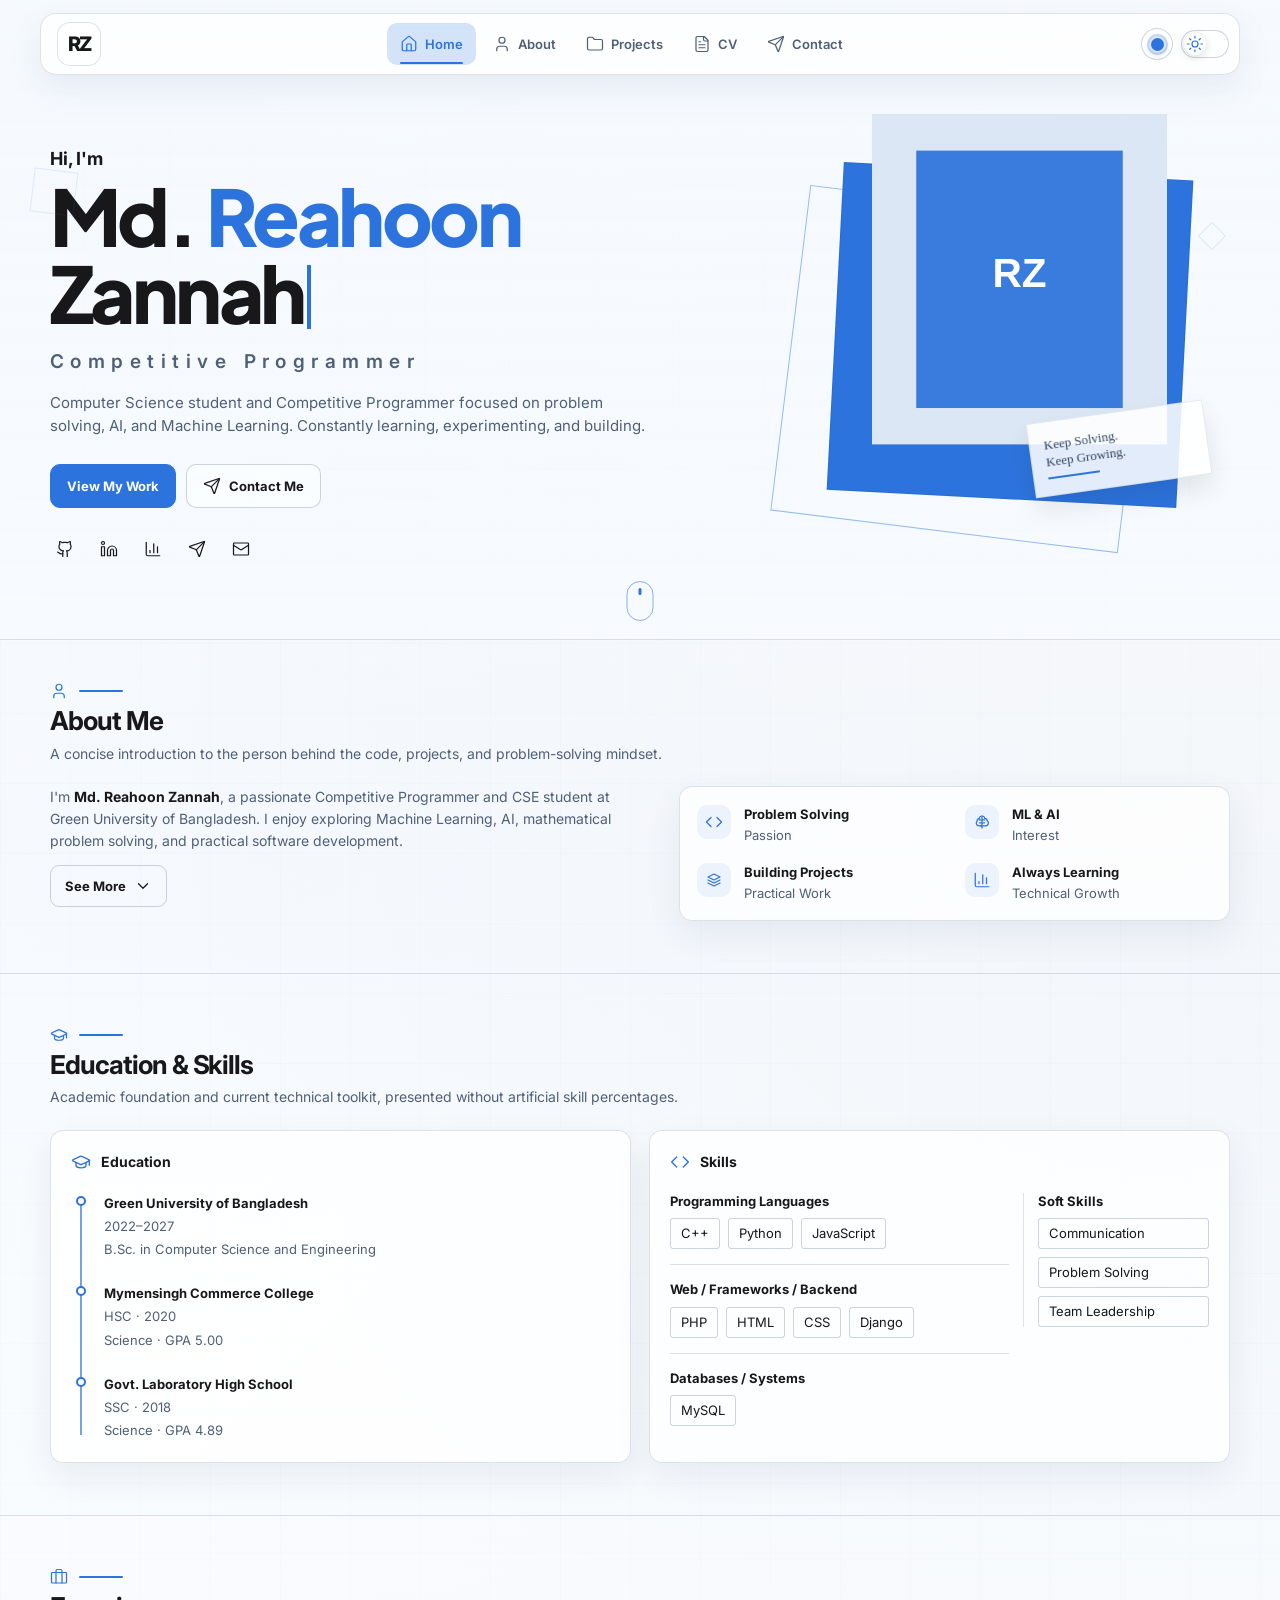
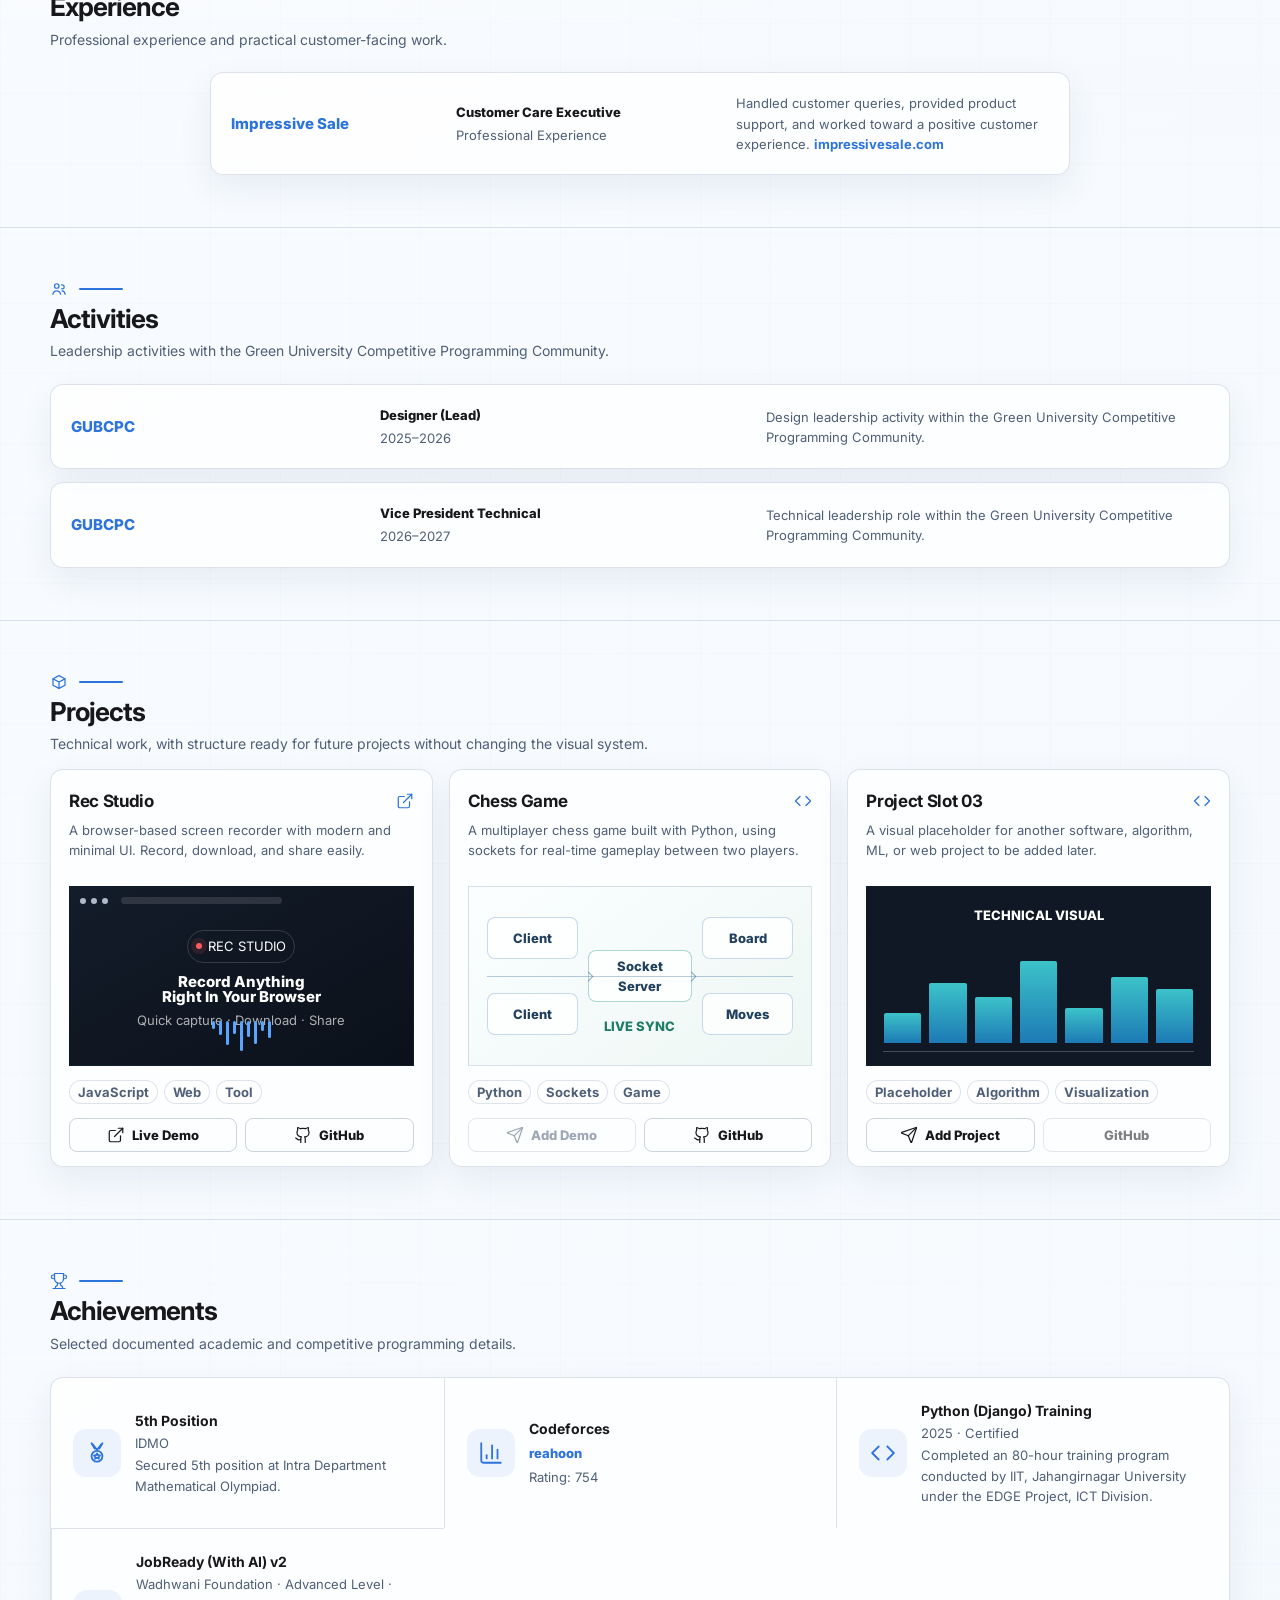
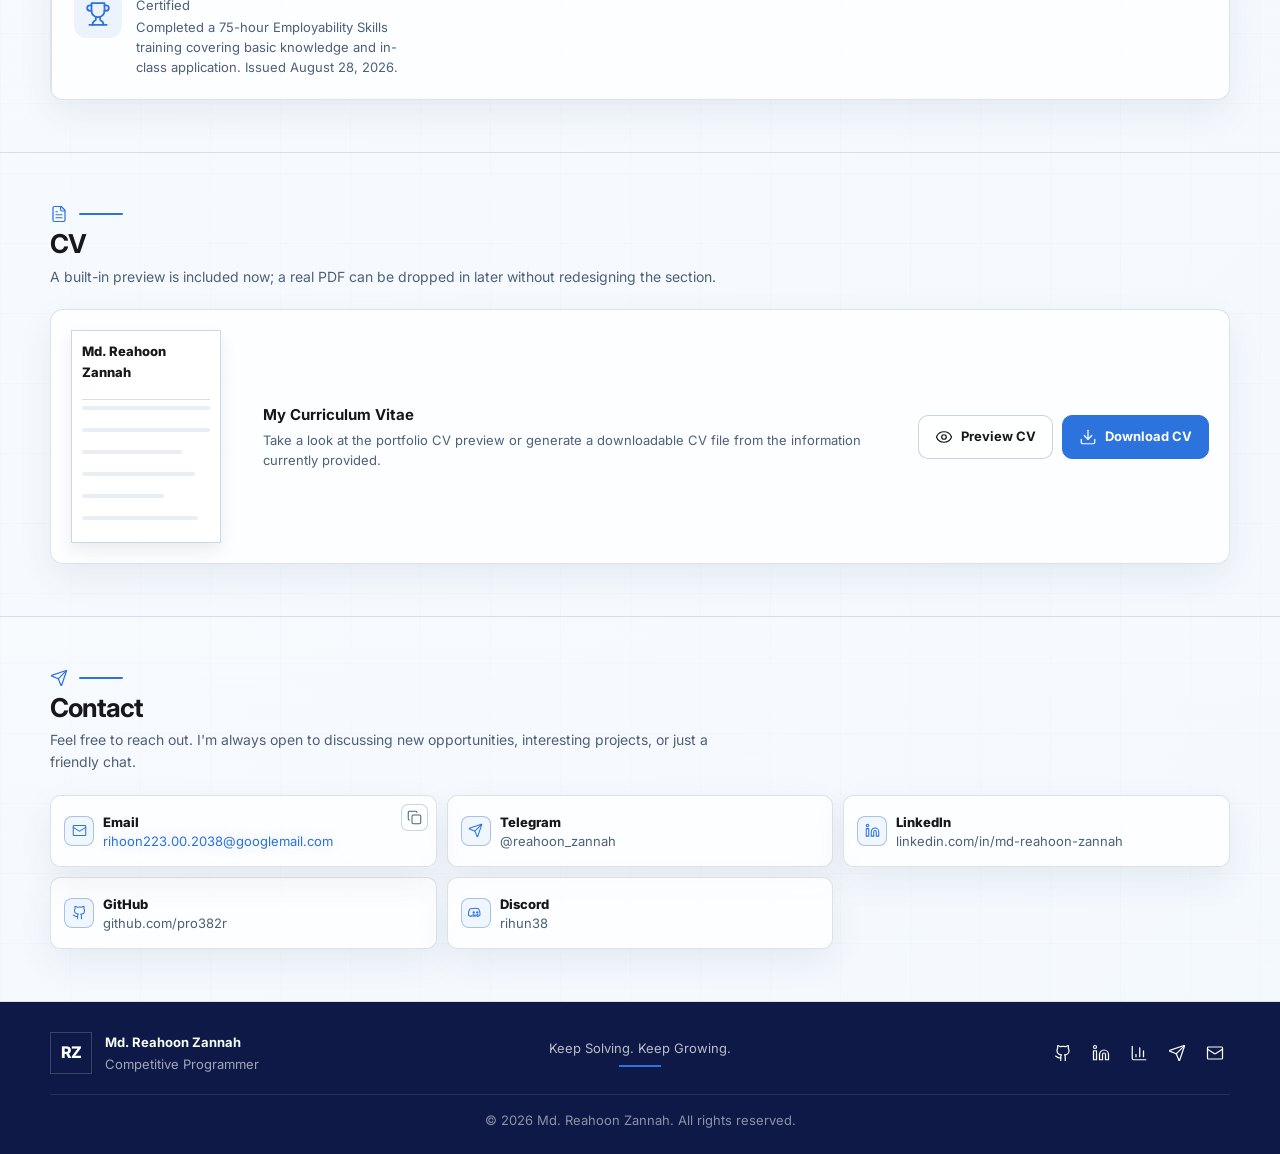
==== commit 33a110c8: "improve" ====
--- a/index.htm
+++ b/index.htm
@@ -787,6 +787,7 @@
     .experience-title { font-size: 13px; font-weight: 800; }
     .experience-meta { color: var(--muted); font-size: 13px; margin-top: 3px; }
     .experience-text { color: var(--muted); font-size: 13px; }
+    .experience-text a { color: var(--accent); font-weight: 700; }
     .leadership-card { min-height: 0; }
 
     .projects-top { display: flex; justify-content: space-between; gap: 20px; align-items: flex-start; margin-bottom: 14px; }
@@ -840,8 +841,9 @@
     .project-placeholder { padding: 13px; display: grid; place-items:center; height:100%; text-align:center; color:#617089; font-size: 13px; }
     .project-placeholder strong { display:block; color:#253d64; margin-bottom:6px; }
 
-    .achievement-wrap { display:grid; grid-template-columns:1fr 1fr; gap:0; border:1px solid var(--border); background:var(--surface); border-radius:var(--radius-sm); overflow:hidden; box-shadow:var(--shadow); }
+    .achievement-wrap { display:grid; grid-template-columns:repeat(3, 1fr); gap:0; border:1px solid var(--border); background:var(--surface); border-radius:var(--radius-sm); overflow:hidden; box-shadow:var(--shadow); }
     .achievement { padding:22px; display:grid; grid-template-columns:auto 1fr; gap:14px; align-items:center; }
+    .achievement:nth-child(n+4) { border-top:1px solid var(--border); }
     .achievement + .achievement { border-left:1px solid var(--border); }
     .achievement-icon { width:48px; height:48px; display:grid; place-items:center; font-size:22px; border-radius:13px; background:color-mix(in srgb, var(--accent) 8%, transparent); color:var(--accent); }
     .achievement h3 { margin:0; font-size:14px; }
@@ -866,6 +868,25 @@
     .contact-icon .icon { width:15px; height:15px; }
     .contact-label { display:block; font-size: 13px; font-weight:800; }
     .contact-value { display:block; color:var(--muted); font-size: 13px; line-height:1.3; margin-top:1px; overflow-wrap:anywhere; }
+    .email-copy-btn {
+      position:absolute;
+      top:8px;
+      right:8px;
+      width:27px;
+      height:27px;
+      display:grid;
+      place-items:center;
+      border:1px solid var(--border-strong);
+      border-radius:7px;
+      background:rgba(255,255,255,.5);
+      color:var(--muted);
+      cursor:pointer;
+      padding:0;
+      transition:color .2s ease, border-color .2s ease, background .2s ease, transform .2s ease;
+    }
+    body[data-theme="blue"] .email-copy-btn { background:rgba(255,255,255,.06); }
+    .email-copy-btn:hover { color:var(--accent); border-color:color-mix(in srgb, var(--accent) 45%, var(--border-strong)); transform:translateY(-1px); }
+    .email-copy-btn.copied { color:var(--accent); border-color:var(--accent); box-shadow:0 0 0 2px var(--accent-glow); }
 
     .footer { background:var(--footer-bg); color:var(--footer-text); padding:30px 0 24px; }
     .footer-grid { display:grid; grid-template-columns:1fr auto 1fr; gap:20px; align-items:center; }
@@ -925,6 +946,10 @@
       transform: scale(var(--cs, 1));
       transition: transform .28s cubic-bezier(.3, 1.5, .5, 1);
     }
+    .cursor-triangle .cursor-outer,
+    .cursor-triangle .cursor-inner { transition: fill .18s ease; }
+    .cursor-triangle.cursor-link .cursor-outer,
+    .cursor-triangle.cursor-link .cursor-inner { fill: var(--accent); }
     @media (pointer:fine) {
       body.cursor-ready, body.cursor-ready * { cursor:none !important; }
     }
@@ -941,6 +966,10 @@
       .projects-grid { grid-template-columns:1fr 1fr; }
       .project-card:last-child { grid-column:1 / -1; }
       .contact-grid { grid-template-columns:1fr 1fr; }
+      .achievement-wrap { grid-template-columns:1fr 1fr; }
+      .achievement:nth-child(n+4) { border-top:1px solid var(--border); }
+      .achievement:nth-child(even) { border-left:1px solid var(--border); }
+      .achievement:nth-child(odd) { border-left:0; }
     }
 
     @media (max-width: 700px) {
@@ -1055,6 +1084,7 @@
       <!-- Discord icon -->
       <symbol id="i-discord" viewBox="0 0 24 24"><path d="M7.2 6.1A14.1 14.1 0 0 1 12 5.3c1.7 0 3.3.3 4.8.8 1.6 2.3 2.4 5 2.4 8 0 .9-.1 1.8-.3 2.6a10.8 10.8 0 0 1-3.5 1.8l-.8-1.3c-.2.1-.5.1-.7.2a11.7 11.7 0 0 1-3.8.6c-1.4 0-2.8-.2-4.1-.7l-.7-.2-.8 1.3a10.7 10.7 0 0 1-3.4-1.8 13.2 13.2 0 0 1-.3-2.7c0-3 .8-5.7 2.4-8Z"/><circle cx="9.2" cy="11.8" r="1.1"/><circle cx="14.8" cy="11.8" r="1.1"/><path d="M8 15.2c1.2.8 2.5 1.2 4 1.2s2.8-.4 4-1.2"/></symbol>
     <symbol id="i-refresh" viewBox="0 0 24 24"><path d="M20 11a8 8 0 1 0 1.5 4.8"/><path d="M20 4.5v6.5h-6.5"/></symbol>
+    <symbol id="i-copy" viewBox="0 0 24 24"><rect width="14" height="14" x="8" y="8" rx="2" ry="2"/><path d="M4 16c-1.1 0-2-.9-2-2V4c0-1.1.9-2 2-2h10c1.1 0 2 .9 2 2"/></symbol>
     </defs>
   </svg>
 
@@ -1115,7 +1145,7 @@
           <div class="eyebrow">Hi, I'm</div>
           <h1 class="hero-title">Md. <span class="accent">Reahoon</span> Zannah</h1>
           <div class="hero-role">Competitive Programmer</div>
-          <p class="hero-copy">I love ML and AI, and I also enjoy solving mathematical-type problems. Currently studying Computer Science and Engineering at Green University of Bangladesh.</p>
+          <p class="hero-copy">Computer Science student and Competitive Programmer focused on problem solving, AI, and Machine Learning. Constantly learning, experimenting, and building.</p>
           <div class="hero-actions">
             <a class="btn btn-primary" href="#projects">View My Work</a>
             <a class="btn btn-ghost" href="mailto:rihoon223.00.2038@googlemail.com"><svg class="icon"><use href="#i-send"/></svg>Contact Me</a>
@@ -1134,7 +1164,7 @@
             <div class="blue-block"></div>
             <div class="outline-block"></div>
             <div class="profile-wrap">
-              <img id="profileImage" src="https://myimgs.org/storage/images/40983/784748202_17959416891112480_3946729501050447500_nheic.png" alt="Md. Reahoon Zannah profile portrait" loading="eager">
+              <img id="profileImage" src="https://i.postimg.cc/QMgkQ1md/reahoon-remove-photos-removed-background-rp.avif" alt="Md. Reahoon Zannah profile portrait" loading="eager">
             </div>
             <div class="hero-note">Keep Solving.<br>Keep Growing.<span></span></div>
           </div>
@@ -1180,8 +1210,8 @@
             <div class="panel-head"><svg class="icon head-icon"><use href="#i-school"/></svg><h3 class="panel-title">Education</h3></div>
             <div class="timeline">
               <div class="timeline-item"><span class="timeline-dot"></span><div><strong>Green University of Bangladesh</strong><span>2022–2027</span><span>B.Sc. in Computer Science and Engineering</span></div></div>
-              <div class="timeline-item"><span class="timeline-dot"></span><div><strong>Mymensingh Commerce College</strong><span>HSC · 2020</span><span>GPA 5.00</span></div></div>
-              <div class="timeline-item"><span class="timeline-dot"></span><div><strong>Govt. Laboratory High School</strong><span>SSC · 2018</span><span>GPA 4.89</span></div></div>
+              <div class="timeline-item"><span class="timeline-dot"></span><div><strong>Mymensingh Commerce College</strong><span>HSC · 2020</span><span>Science · GPA 5.00</span></div></div>
+              <div class="timeline-item"><span class="timeline-dot"></span><div><strong>Govt. Laboratory High School</strong><span>SSC · 2018</span><span>Science · GPA 4.89</span></div></div>
             </div>
           </article>
           <article class="panel reveal from-right">
@@ -1209,7 +1239,7 @@
           <p class="section-kicker">Professional experience and practical customer-facing work.</p>
         </div>
         <div class="experience-list">
-          <article class="experience-card reveal from-left"><div class="experience-brand">Impressive Sale</div><div><div class="experience-title">Customer Care Executive</div><div class="experience-meta">Professional Experience</div></div><div class="experience-text">Handled customer queries, provided product support, and worked toward a positive customer experience.</div></article>
+          <article class="experience-card reveal from-left"><div class="experience-brand"><a href="https://impressivesale.com/" target="_blank" rel="noopener noreferrer" style="color:inherit">Impressive Sale</a></div><div><div class="experience-title">Customer Care Executive</div><div class="experience-meta">Professional Experience</div></div><div class="experience-text">Handled customer queries, provided product support, and worked toward a positive customer experience. <a href="https://impressivesale.com/" target="_blank" rel="noopener noreferrer">impressivesale.com</a></div></article>
         </div>
       </div>
     </section>
@@ -1218,12 +1248,12 @@
       <div class="container">
         <div class="section-heading reveal from-right">
           <div class="heading-line"><svg class="icon"><use href="#i-users"/></svg><span></span></div>
-          <h2 class="section-title">Leadership</h2>
+          <h2 class="section-title">Activities</h2>
           <p class="section-kicker">Leadership activities with the Green University Competitive Programming Community.</p>
         </div>
         <div class="experience-list">
-          <article class="experience-card leadership-card reveal from-left"><div class="experience-brand">GUBCPC</div><div><div class="experience-title">Designer Lead</div><div class="experience-meta">2025–2026 · Leadership</div></div><div class="experience-text">Design leadership activity within the Green University Competitive Programming Community.</div></article>
-          <article class="experience-card leadership-card reveal from-right"><div class="experience-brand">GUBCPC</div><div><div class="experience-title">Vice President Technical</div><div class="experience-meta">2026–2027 · Leadership</div></div><div class="experience-text">Technical leadership role within the Green University Competitive Programming Community.</div></article>
+          <article class="experience-card leadership-card reveal from-left"><div class="experience-brand">GUBCPC</div><div><div class="experience-title">Designer (Lead)</div><div class="experience-meta">2025–2026</div></div><div class="experience-text">Design leadership activity within the Green University Competitive Programming Community.</div></article>
+          <article class="experience-card leadership-card reveal from-right"><div class="experience-brand">GUBCPC</div><div><div class="experience-title">Vice President Technical</div><div class="experience-meta">2026–2027</div></div><div class="experience-text">Technical leadership role within the Green University Competitive Programming Community.</div></article>
         </div>
       </div>
     </section>
@@ -1258,15 +1288,15 @@
 
           <article class="project-card reveal from-right">
             <div class="project-body">
-              <div class="project-title"><h3>Project Slot 02</h3><svg class="icon" style="color:var(--accent)"><use href="#i-grid"/></svg></div>
-              <p class="project-description">Reserved layout for the next project. No project facts are invented until you provide them.</p>
+              <div class="project-title"><h3>Chess Game</h3><svg class="icon" style="color:var(--accent)"><use href="#i-code"/></svg></div>
+              <p class="project-description">A multiplayer chess game built with Python, using sockets for real-time gameplay between two players.</p>
               <div class="project-visual flow-visual" aria-hidden="true">
                 <div class="flow-canvas">
-                  <div class="flow-box flow-a">Input</div><div class="flow-box flow-b">Data</div><div class="flow-box flow-core">Core<br>System</div><div class="flow-box flow-c">Output</div><div class="flow-box flow-d">Result</div><div class="flow-line"></div><div class="flow-lock">READY TO EDIT</div>
+                  <div class="flow-box flow-a">Client</div><div class="flow-box flow-b">Client</div><div class="flow-box flow-core">Socket<br>Server</div><div class="flow-box flow-c">Board</div><div class="flow-box flow-d">Moves</div><div class="flow-line"></div><div class="flow-lock">LIVE SYNC</div>
                 </div>
               </div>
-              <div class="project-tags"><span class="tag">Placeholder</span><span class="tag">Technical</span><span class="tag">Coming Soon</span></div>
-              <div class="project-actions"><a class="mini-btn" href="#contact"><svg class="icon"><use href="#i-send"/></svg>Add Project</a><button class="mini-btn" type="button" disabled style="opacity:.55">GitHub</button></div>
+              <div class="project-tags"><span class="tag">Python</span><span class="tag">Sockets</span><span class="tag">Game</span></div>
+              <div class="project-actions"><a class="mini-btn" href="#contact" style="opacity:.55;pointer-events:none;color:var(--muted)"><svg class="icon"><use href="#i-send"/></svg>Add Demo</a><a class="mini-btn" href="https://github.com/pro382r/chess-game-socket-and-python" target="_blank" rel="noopener noreferrer"><svg class="icon"><use href="#i-github"/></svg>GitHub</a></div>
             </div>
           </article>
 
@@ -1291,8 +1321,10 @@
           <p class="section-kicker">Selected documented academic and competitive programming details.</p>
         </div>
         <div class="achievement-wrap reveal from-right">
-          <article class="achievement"><div class="achievement-icon"><svg class="icon" style="width:26px;height:26px"><use href="#i-medal"/></svg></div><div><h3>5th Position</h3><p>IDMO</p><p>Secured 5th position at Inter District Mathematical Olympiad.</p></div></article>
+          <article class="achievement"><div class="achievement-icon"><svg class="icon" style="width:26px;height:26px"><use href="#i-medal"/></svg></div><div><h3>5th Position</h3><p>IDMO</p><p>Secured 5th position at Intra Department Mathematical Olympiad.</p></div></article>
           <article class="achievement"><div class="achievement-icon"><svg class="icon" style="width:26px;height:26px"><use href="#i-bar"/></svg></div><div><h3>Codeforces</h3><a href="https://codeforces.com/profile/reahoon" target="_blank" rel="noopener noreferrer">reahoon</a><p>Rating: 754</p></div></article>
+          <article class="achievement"><div class="achievement-icon"><svg class="icon" style="width:26px;height:26px"><use href="#i-code"/></svg></div><div><h3>Python (Django) Training</h3><p>2025 · Certified</p><p>Completed an 80-hour training program conducted by IIT, Jahangirnagar University under the EDGE Project, ICT Division.</p></div></article>
+          <article class="achievement"><div class="achievement-icon"><svg class="icon" style="width:26px;height:26px"><use href="#i-trophy"/></svg></div><div><h3>JobReady (With AI) v2</h3><p>Wadhwani Foundation · Advanced Level · Certified</p><p>Completed a 75-hour Employability Skills training covering basic knowledge and in-class application. Issued August 28, 2026.</p></div></article>
         </div>
       </div>
     </section>
@@ -1320,7 +1352,7 @@
           <p class="section-kicker">Feel free to reach out. I'm always open to discussing new opportunities, interesting projects, or just a friendly chat.</p>
         </div>
         <div class="contact-grid">
-          <a class="contact-card reveal from-left" href="mailto:rihoon223.00.2038@googlemail.com"><span class="contact-icon"><svg class="icon"><use href="#i-mail"/></svg></span><span><span class="contact-label">Email</span><span class="contact-value email-glow">rihoon223.00.2038@googlemail.com</span></span></a>
+          <a class="contact-card reveal from-left" href="mailto:rihoon223.00.2038@googlemail.com" style="position:relative;padding-right:38px"><span class="contact-icon"><svg class="icon"><use href="#i-mail"/></svg></span><span><span class="contact-label">Email</span><span class="contact-value email-glow">rihoon223.00.2038@googlemail.com</span></span><button type="button" class="email-copy-btn" id="emailCopyBtn" aria-label="Copy email address" title="Copy email"><svg class="icon" style="width:15px;height:15px"><use href="#i-copy"/></svg></button></a>
           <a class="contact-card reveal from-right" href="https://t.me/reahoon_zannah" target="_blank" rel="noopener noreferrer"><span class="contact-icon"><svg class="icon"><use href="#i-send"/></svg></span><span><span class="contact-label">Telegram</span><span class="contact-value">@reahoon_zannah</span></span></a>
           <a class="contact-card reveal from-left" href="https://linkedin.com/in/md-reahoon-zannah" target="_blank" rel="noopener noreferrer"><span class="contact-icon"><svg class="icon"><use href="#i-linkedin"/></svg></span><span><span class="contact-label">LinkedIn</span><span class="contact-value">linkedin.com/in/md-reahoon-zannah</span></span></a>
           <a class="contact-card reveal from-right" href="https://github.com/pro382r" target="_blank" rel="noopener noreferrer"><span class="contact-icon"><svg class="icon"><use href="#i-github"/></svg></span><span><span class="contact-label">GitHub</span><span class="contact-value">github.com/pro382r</span></span></a>
@@ -1348,13 +1380,13 @@
         <h1>Md. Reahoon Zannah</h1>
         <div class="cv-role">Competitive Programmer</div>
         <div class="cv-meta"><span>rihoon223.00.2038@googlemail.com</span><span>github.com/pro382r</span><span>linkedin.com/in/md-reahoon-zannah</span><span>codeforces.com/profile/reahoon</span></div>
-        <section><h4>Profile</h4><p>I love ML and AI, and I also enjoy solving mathematical-type problems. Currently studying Computer Science and Engineering at Green University of Bangladesh.</p></section>
-        <section><h4>Education</h4><div class="cv-row"><strong>Green University of Bangladesh</strong><span>2022–2027</span></div><p>B.Sc. in Computer Science and Engineering</p><div class="cv-row"><strong>Mymensingh Commerce College</strong><span>HSC · 2020</span></div><p>GPA 5.00</p><div class="cv-row"><strong>Govt. Laboratory High School</strong><span>SSC · 2018</span></div><p>GPA 4.89</p></section>
-        <section><h4>Experience</h4><div class="cv-row"><strong>Customer Care Executive — Impressive Sale</strong><span>Professional Experience</span></div><p>Handled customer queries, provided product support, and worked toward a positive customer experience.</p></section>
-        <section><h4>Leadership</h4><div class="cv-row"><strong>Designer Lead — GUBCPC</strong><span>2025–2026</span></div><div class="cv-row" style="margin-top:6px"><strong>Vice President Technical — GUBCPC</strong><span>2026–2027</span></div></section>
-        <section><h4>Projects</h4><div class="cv-row"><strong>Rec Studio</strong><span>JavaScript · Web · Tool</span></div><p>Browser-based screen recorder. <a href="https://rec-studio-taupe.vercel.app/" target="_blank" rel="noopener noreferrer" style="color:#2f5fa7">Live Demo</a> · <a href="https://github.com/pro382r/RecStudio/tree/main" target="_blank" rel="noopener noreferrer" style="color:#2f5fa7">GitHub</a></p></section>
+        <section><h4>Profile</h4><p>Computer Science student and Competitive Programmer focused on problem solving, AI, and Machine Learning. Constantly learning, experimenting, and building.</p></section>
+        <section><h4>Education</h4><div class="cv-row"><strong>Green University of Bangladesh</strong><span>2022–2027</span></div><p>B.Sc. in Computer Science and Engineering</p><div class="cv-row"><strong>Mymensingh Commerce College</strong><span>HSC · 2020</span></div><p>Science · GPA 5.00</p><div class="cv-row"><strong>Govt. Laboratory High School</strong><span>SSC · 2018</span></div><p>Science · GPA 4.89</p></section>
+        <section><h4>Experience</h4><div class="cv-row"><strong>Customer Care Executive — Impressive Sale</strong><span>Professional Experience</span></div><p>Handled customer queries, provided product support, and worked toward a positive customer experience. <a href="https://impressivesale.com/" target="_blank" rel="noopener noreferrer" style="color:#2f5fa7">impressivesale.com</a></p></section>
+        <section><h4>Activities</h4><div class="cv-row"><strong>Designer (Lead) — GUBCPC</strong><span>2025–2026</span></div><div class="cv-row" style="margin-top:6px"><strong>Vice President Technical — GUBCPC</strong><span>2026–2027</span></div></section>
+        <section><h4>Projects</h4><div class="cv-row"><strong>Rec Studio</strong><span>JavaScript · Web · Tool</span></div><p>Browser-based screen recorder. <a href="https://rec-studio-taupe.vercel.app/" target="_blank" rel="noopener noreferrer" style="color:#2f5fa7">Live Demo</a> · <a href="https://github.com/pro382r/RecStudio/tree/main" target="_blank" rel="noopener noreferrer" style="color:#2f5fa7">GitHub</a></p><div class="cv-row" style="margin-top:6px"><strong>Chess Game</strong><span>Python · Sockets · Game</span></div><p>Multiplayer chess game with real-time gameplay over sockets. <a href="https://github.com/pro382r/chess-game-socket-and-python" target="_blank" rel="noopener noreferrer" style="color:#2f5fa7">GitHub</a></p></section>
         <section><h4>Skills</h4><p>C++, Python, JavaScript · PHP, HTML, CSS, Django · MySQL</p></section>
-        <section><h4>Achievement</h4><p>5th Position — IDMO. Secured 5th position at Inter District Mathematical Olympiad.</p></section>
+        <section><h4>Achievement</h4><p>5th Position — IDMO. Secured 5th position at Intra Department Mathematical Olympiad.</p><p>Python (Django) Training (2025) — Certified. Completed an 80-hour training program conducted by IIT, Jahangirnagar University under the EDGE Project, ICT Division.</p><p>JobReady (With AI) v2, Advanced Level — Wadhwani Foundation, Certified. 75-hour Employability Skills training, completed August 28, 2026.</p></section>
       </div>
     </div>
   </div>
@@ -1529,6 +1561,29 @@
           }
           discordContact.classList.add('copied');
           setTimeout(() => discordContact.classList.remove('copied'), 900);
+        });
+      }
+
+      const emailCopyBtn = $('#emailCopyBtn');
+      if (emailCopyBtn) {
+        emailCopyBtn.addEventListener('click', async (event) => {
+          event.preventDefault();
+          event.stopPropagation();
+          const email = 'rihoon223.00.2038@googlemail.com';
+          try {
+            await navigator.clipboard.writeText(email);
+          } catch {
+            const ta = document.createElement('textarea');
+            ta.value = email;
+            ta.style.position = 'fixed';
+            ta.style.opacity = '0';
+            document.body.appendChild(ta);
+            ta.select();
+            document.execCommand('copy');
+            ta.remove();
+          }
+          emailCopyBtn.classList.add('copied');
+          setTimeout(() => emailCopyBtn.classList.remove('copied'), 900);
         });
       }
 
@@ -1627,7 +1682,7 @@
       document.addEventListener('keydown', e => { if (e.key === 'Escape') { closeCvModal(); setMenu(false); } });
 
       function cvHtml() {
-        return `<!doctype html><html lang="en"><head><meta charset="utf-8"><meta name="viewport" content="width=device-width,initial-scale=1"><title>Md. Reahoon Zannah — CV</title><style>body{font-family:Arial,Helvetica,sans-serif;color:#17243e;background:#eef3f8;margin:0;padding:32px}main{max-width:820px;margin:auto;background:#fff;padding:42px;box-shadow:0 10px 30px rgba(0,0,0,.08)}h1{margin:0;font-size:32px}h2{font-size:13px;text-transform:uppercase;letter-spacing:.08em;color:#2f5fa7;margin:26px 0 8px;border-bottom:1px solid #d7e0ea;padding-bottom:6px}p,li{font-size:13px;line-height:1.6;color:#55637a}.meta{font-size:13px;color:#697791;margin-top:6px;word-break:break-word}.row{display:flex;justify-content:space-between;gap:18px}strong{font-size:13px;color:#213455}@media(max-width:600px){body{padding:10px}main{padding:24px}}</style></head><body><main><h1>Md. Reahoon Zannah</h1><div style="color:#2f5fa7;font-weight:700;margin-top:3px">Competitive Programmer</div><div class="meta">rihoon223.00.2038@googlemail.com · github.com/pro382r · linkedin.com/in/md-reahoon-zannah</div><h2>Profile</h2><p>I love ML and AI, and I also enjoy solving mathematical-type problems. Currently studying Computer Science and Engineering at Green University of Bangladesh.</p><h2>Education</h2><div class="row"><strong>Green University of Bangladesh</strong><span>2022–2027</span></div><p>B.Sc. in Computer Science and Engineering</p><div class="row"><strong>Mymensingh Commerce College</strong><span>HSC · 2020</span></div><p>GPA 5.00</p><div class="row"><strong>Govt. Laboratory High School</strong><span>SSC · 2018</span></div><p>GPA 4.89</p><h2>Experience</h2><div class="row"><strong>Customer Care Executive — Impressive Sale</strong><span>Professional Experience</span></div><p>Handled customer queries, provided product support, and worked toward a positive customer experience.</p><h2>Leadership</h2><p><strong>Designer Lead — GUBCPC</strong> · 2025–2026</p><p><strong>Vice President Technical — GUBCPC</strong> · 2026–2027</p><h2>Projects</h2><p><strong>Rec Studio</strong> · JavaScript · Web · Tool. Browser-based screen recorder.</p><h2>Skills</h2><p>C++, Python, JavaScript · PHP, HTML, CSS, Django · MySQL</p><h2>Achievement</h2><p>5th Position — IDMO. Secured 5th position at Inter District Mathematical Olympiad.</p></main></body></html>`;
+        return `<!doctype html><html lang="en"><head><meta charset="utf-8"><meta name="viewport" content="width=device-width,initial-scale=1"><title>Md. Reahoon Zannah — CV</title><style>body{font-family:Arial,Helvetica,sans-serif;color:#17243e;background:#eef3f8;margin:0;padding:32px}main{max-width:820px;margin:auto;background:#fff;padding:42px;box-shadow:0 10px 30px rgba(0,0,0,.08)}h1{margin:0;font-size:32px}h2{font-size:13px;text-transform:uppercase;letter-spacing:.08em;color:#2f5fa7;margin:26px 0 8px;border-bottom:1px solid #d7e0ea;padding-bottom:6px}p,li{font-size:13px;line-height:1.6;color:#55637a}.meta{font-size:13px;color:#697791;margin-top:6px;word-break:break-word}.row{display:flex;justify-content:space-between;gap:18px}strong{font-size:13px;color:#213455}@media(max-width:600px){body{padding:10px}main{padding:24px}}</style></head><body><main><h1>Md. Reahoon Zannah</h1><div style="color:#2f5fa7;font-weight:700;margin-top:3px">Competitive Programmer</div><div class="meta">rihoon223.00.2038@googlemail.com · github.com/pro382r · linkedin.com/in/md-reahoon-zannah</div><h2>Profile</h2><p>Computer Science student and Competitive Programmer focused on problem solving, AI, and Machine Learning. Constantly learning, experimenting, and building.</p><h2>Education</h2><div class="row"><strong>Green University of Bangladesh</strong><span>2022–2027</span></div><p>B.Sc. in Computer Science and Engineering</p><div class="row"><strong>Mymensingh Commerce College</strong><span>HSC · 2020</span></div><p>Science · GPA 5.00</p><div class="row"><strong>Govt. Laboratory High School</strong><span>SSC · 2018</span></div><p>Science · GPA 4.89</p><h2>Experience</h2><div class="row"><strong>Customer Care Executive — Impressive Sale</strong><span>Professional Experience</span></div><p>Handled customer queries, provided product support, and worked toward a positive customer experience. impressivesale.com</p><h2>Activities</h2><p><strong>Designer (Lead) — GUBCPC</strong> · 2025–2026</p><p><strong>Vice President Technical — GUBCPC</strong> · 2026–2027</p><h2>Projects</h2><p><strong>Rec Studio</strong> · JavaScript · Web · Tool. Browser-based screen recorder.</p><p><strong>Chess Game</strong> · Python · Sockets · Game. Multiplayer chess game with real-time gameplay over sockets.</p><h2>Skills</h2><p>C++, Python, JavaScript · PHP, HTML, CSS, Django · MySQL</p><h2>Achievement</h2><p>5th Position — IDMO. Secured 5th position at Intra Department Mathematical Olympiad.</p><p>Python (Django) Training (2025) — Certified. Completed an 80-hour training program conducted by IIT, Jahangirnagar University under the EDGE Project, ICT Division.</p><p>JobReady (With AI) v2, Advanced Level — Wadhwani Foundation, Certified. 75-hour Employability Skills training, completed August 28, 2026.</p></main></body></html>`;
       }
 
       $('#downloadCv').addEventListener('click', () => {
@@ -1762,9 +1817,20 @@
           triangle.style.opacity = '1';
         });
 
+        document.addEventListener('pointerover', e => {
+          if (e.target.closest('a, button, .mini-btn, .contact-card')) {
+            triangle.classList.add('cursor-link');
+          }
+        });
+        document.addEventListener('pointerout', e => {
+          if (e.target.closest('a, button, .mini-btn, .contact-card')) {
+            triangle.classList.remove('cursor-link');
+          }
+        });
+
         paint();
       }
     })();
   </script>
 </body>
-</html>
+</html>
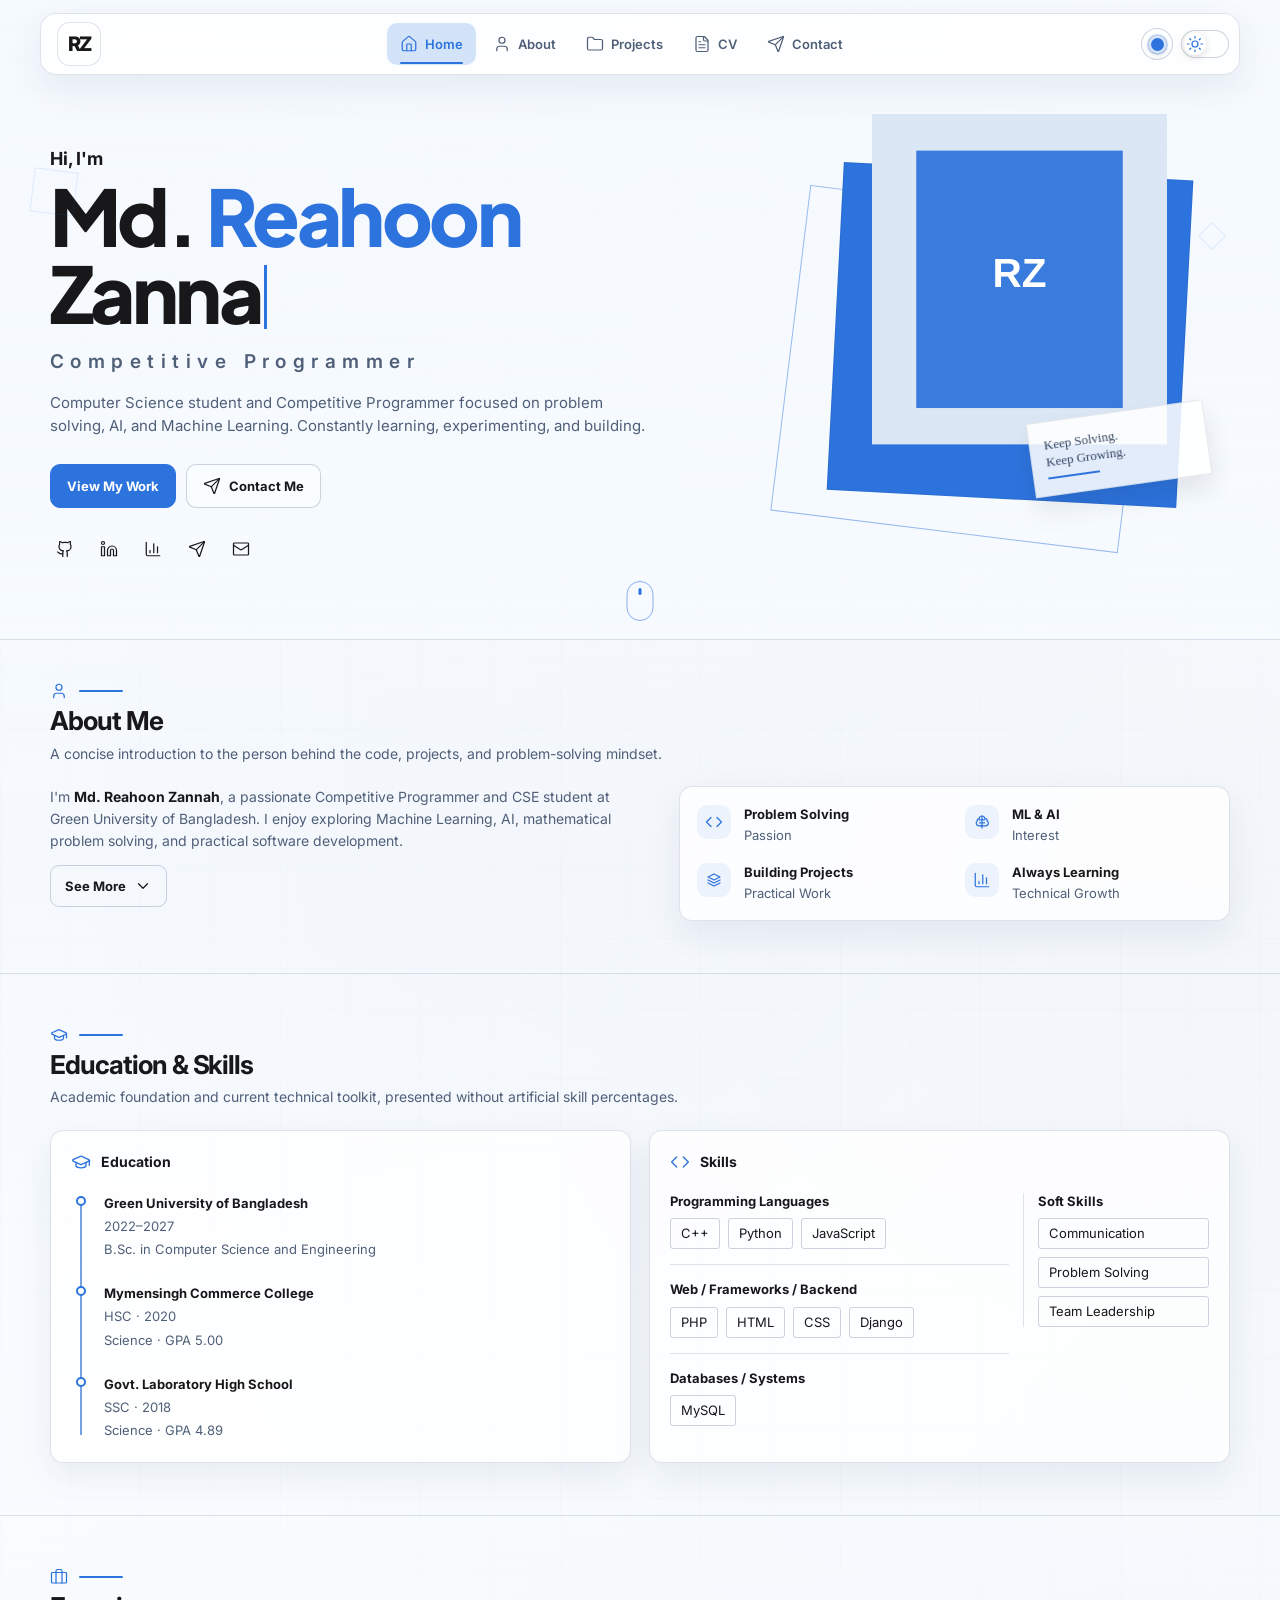
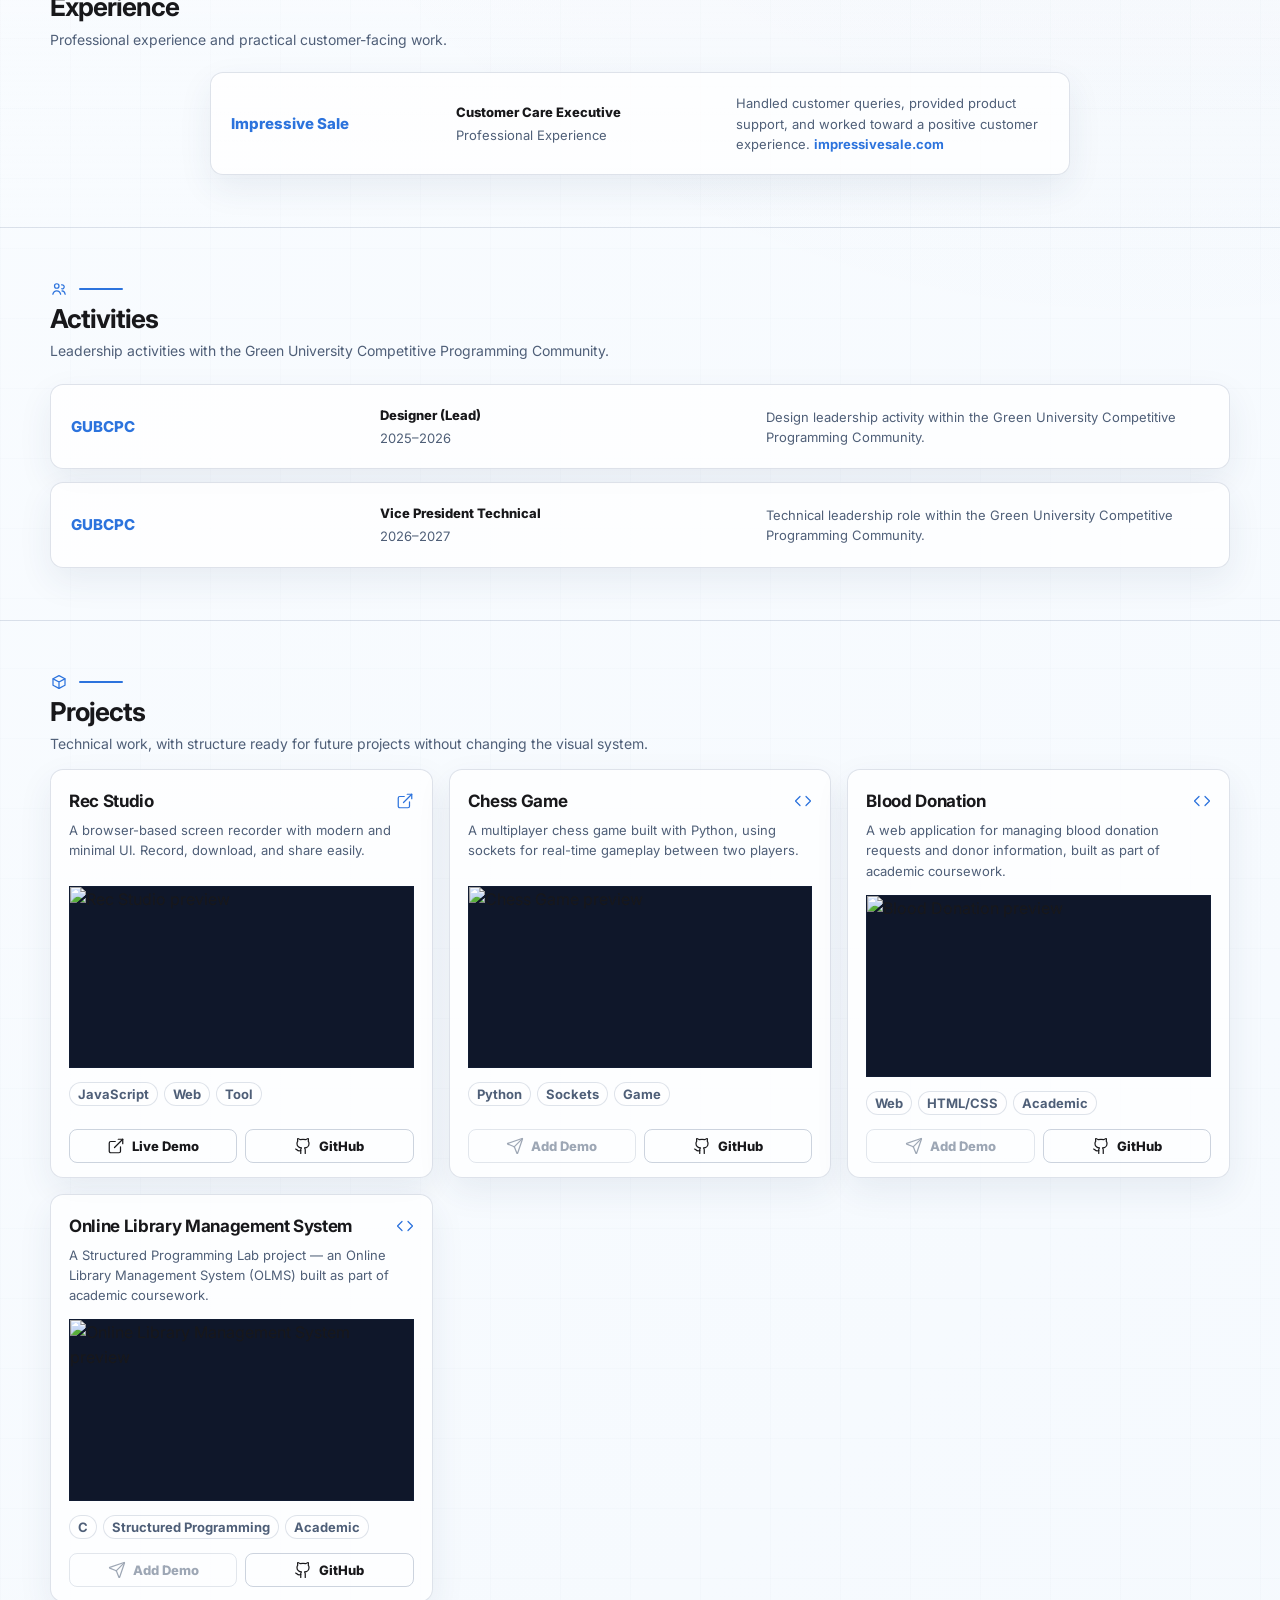
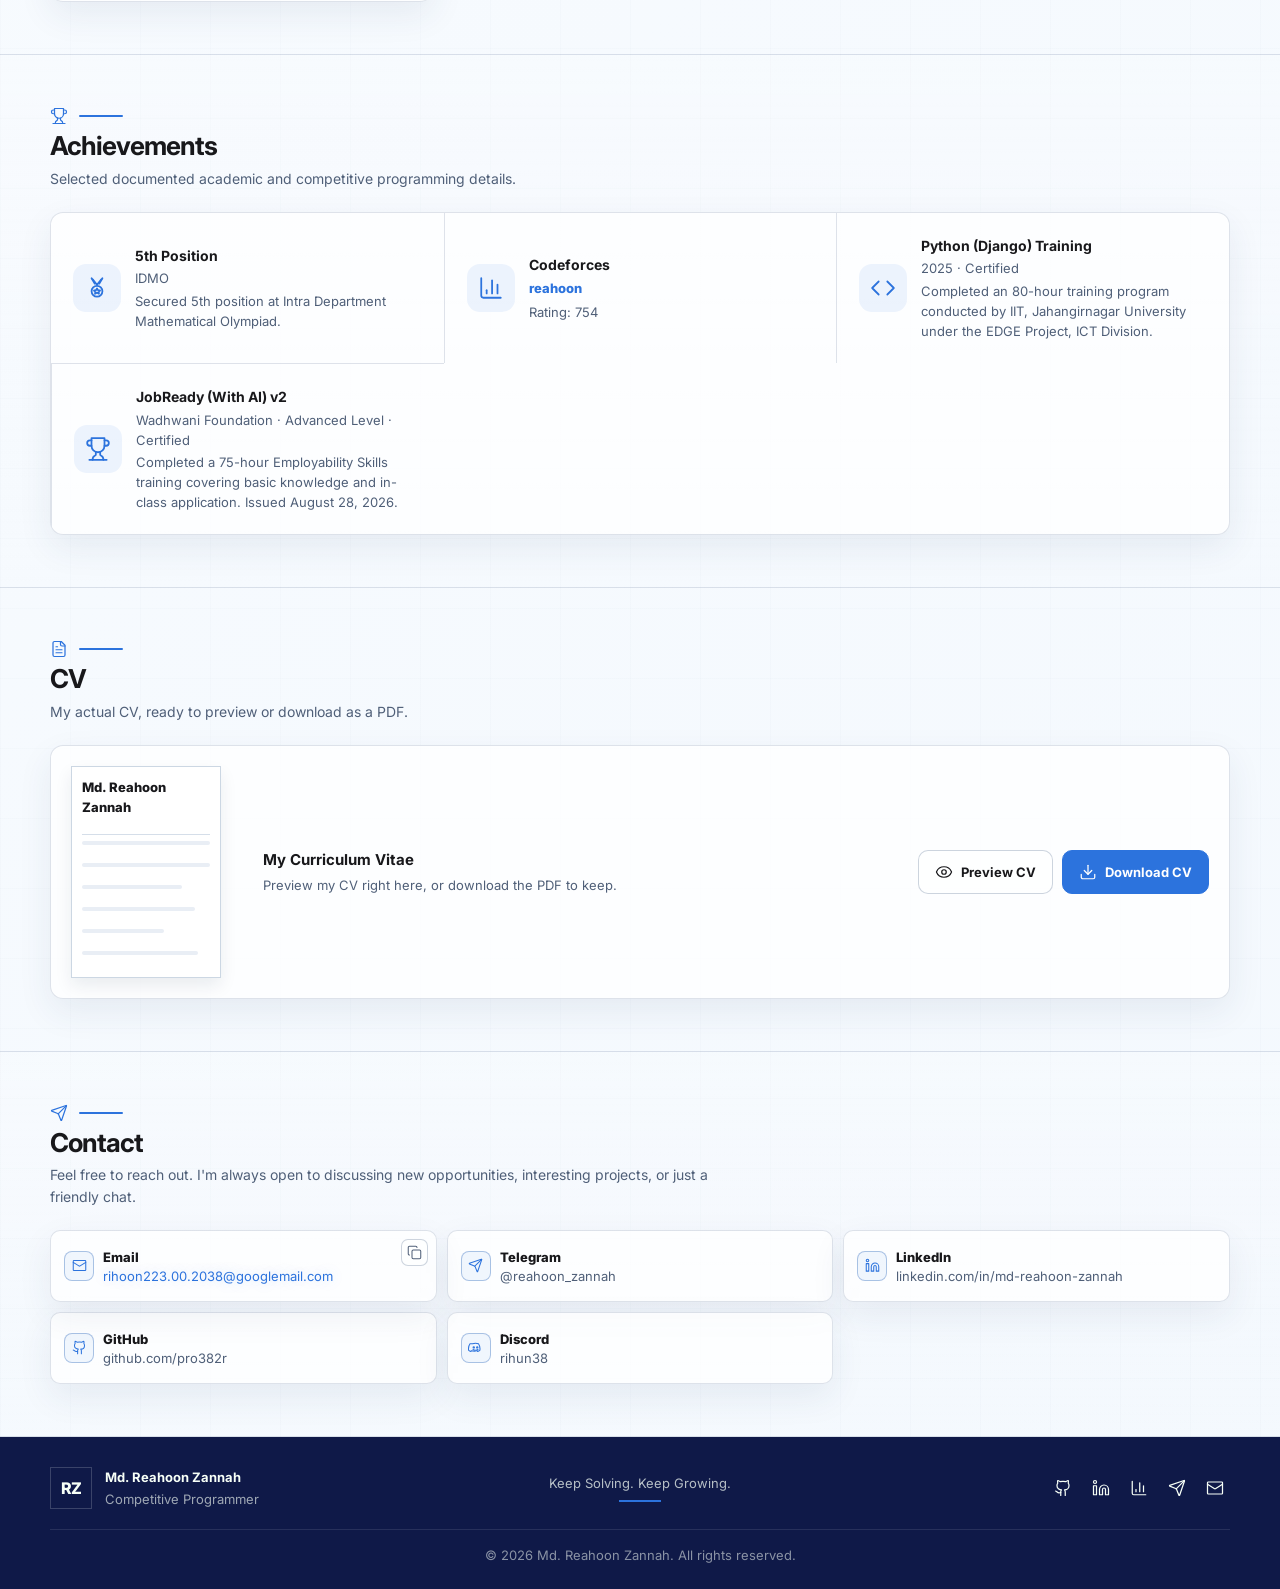
==== commit de4722f1: "project and CV" ====
--- a/index.htm
+++ b/index.htm
@@ -964,7 +964,6 @@
       .site-nav.scrolled { width:min(88vw, 930px); }
       .hero-grid { gap:34px; }
       .projects-grid { grid-template-columns:1fr 1fr; }
-      .project-card:last-child { grid-column:1 / -1; }
       .contact-grid { grid-template-columns:1fr 1fr; }
       .achievement-wrap { grid-template-columns:1fr 1fr; }
       .achievement:nth-child(n+4) { border-top:1px solid var(--border); }
@@ -1273,10 +1272,8 @@
             <div class="project-body">
               <div class="project-title"><h3>Rec Studio</h3><svg class="icon" style="color:var(--accent)"><use href="#i-external"/></svg></div>
               <p class="project-description">A browser-based screen recorder with modern and minimal UI. Record, download, and share easily.</p>
-              <div class="project-visual browser-visual" aria-hidden="true">
-                <div class="browser-bar"><span class="browser-dot"></span><span class="browser-dot"></span><span class="browser-dot"></span><span class="browser-line"></span></div>
-                <div class="rec-stage"><div><div class="rec-pill"><span class="rec-pulse"></span>REC STUDIO</div><div class="rec-title">Record Anything<br>Right In Your Browser</div><div class="rec-sub">Quick capture · Download · Share</div></div></div>
-                <div class="wave"><i></i><i></i><i></i><i></i><i></i><i></i><i></i><i></i><i></i></div>
+              <div class="project-visual" aria-hidden="true">
+                <img src="https://i.postimg.cc/ncxr6Fsx/rec-studio-ui.png" alt="Rec Studio preview" loading="lazy" style="width:100%;height:180px;object-fit:cover;display:block">
               </div>
               <div class="project-tags"><span class="tag">JavaScript</span><span class="tag">Web</span><span class="tag">Tool</span></div>
               <div class="project-actions">
@@ -1290,10 +1287,8 @@
             <div class="project-body">
               <div class="project-title"><h3>Chess Game</h3><svg class="icon" style="color:var(--accent)"><use href="#i-code"/></svg></div>
               <p class="project-description">A multiplayer chess game built with Python, using sockets for real-time gameplay between two players.</p>
-              <div class="project-visual flow-visual" aria-hidden="true">
-                <div class="flow-canvas">
-                  <div class="flow-box flow-a">Client</div><div class="flow-box flow-b">Client</div><div class="flow-box flow-core">Socket<br>Server</div><div class="flow-box flow-c">Board</div><div class="flow-box flow-d">Moves</div><div class="flow-line"></div><div class="flow-lock">LIVE SYNC</div>
-                </div>
+              <div class="project-visual" aria-hidden="true">
+                <img src="https://i.postimg.cc/LspxPZ5B/chess-game-socket.png" alt="Chess Game preview" loading="lazy" style="width:100%;height:180px;object-fit:cover;display:block">
               </div>
               <div class="project-tags"><span class="tag">Python</span><span class="tag">Sockets</span><span class="tag">Game</span></div>
               <div class="project-actions"><a class="mini-btn" href="#contact" style="opacity:.55;pointer-events:none;color:var(--muted)"><svg class="icon"><use href="#i-send"/></svg>Add Demo</a><a class="mini-btn" href="https://github.com/pro382r/chess-game-socket-and-python" target="_blank" rel="noopener noreferrer"><svg class="icon"><use href="#i-github"/></svg>GitHub</a></div>
@@ -1302,11 +1297,25 @@
 
           <article class="project-card reveal from-left">
             <div class="project-body">
-              <div class="project-title"><h3>Project Slot 03</h3><svg class="icon" style="color:var(--accent)"><use href="#i-code"/></svg></div>
-              <p class="project-description">A visual placeholder for another software, algorithm, ML, or web project to be added later.</p>
-              <div class="project-visual algo-visual" aria-hidden="true"><div class="algo-title">TECHNICAL VISUAL</div><div class="bars"><span></span><span></span><span></span><span></span><span></span><span></span><span></span></div><div class="algo-axis"></div></div>
-              <div class="project-tags"><span class="tag">Placeholder</span><span class="tag">Algorithm</span><span class="tag">Visualization</span></div>
-              <div class="project-actions"><a class="mini-btn" href="#contact"><svg class="icon"><use href="#i-send"/></svg>Add Project</a><button class="mini-btn" type="button" disabled style="opacity:.55">GitHub</button></div>
+              <div class="project-title"><h3>Blood Donation</h3><svg class="icon" style="color:var(--accent)"><use href="#i-code"/></svg></div>
+              <p class="project-description">A web application for managing blood donation requests and donor information, built as part of academic coursework.</p>
+              <div class="project-visual" aria-hidden="true">
+                <img src="https://i.postimg.cc/526VrTmW/life-drop.png" alt="Blood Donation preview" loading="lazy" style="width:100%;height:180px;object-fit:cover;display:block">
+              </div>
+              <div class="project-tags"><span class="tag">Web</span><span class="tag">HTML/CSS</span><span class="tag">Academic</span></div>
+              <div class="project-actions"><a class="mini-btn" href="#contact" style="opacity:.55;pointer-events:none;color:var(--muted)"><svg class="icon"><use href="#i-send"/></svg>Add Demo</a><a class="mini-btn" href="https://github.com/pro382r/GUB-Academic/tree/main/WEB/BloodDonation" target="_blank" rel="noopener noreferrer"><svg class="icon"><use href="#i-github"/></svg>GitHub</a></div>
+            </div>
+          </article>
+
+          <article class="project-card reveal from-right">
+            <div class="project-body">
+              <div class="project-title"><h3>Online Library Management System</h3><svg class="icon" style="color:var(--accent)"><use href="#i-code"/></svg></div>
+              <p class="project-description">A Structured Programming Lab project — an Online Library Management System (OLMS) built as part of academic coursework.</p>
+              <div class="project-visual" aria-hidden="true">
+                <img src="https://i.postimg.cc/MZnp1HnM/olms.png" alt="Online Library Management System preview" loading="lazy" style="width:100%;height:180px;object-fit:cover;display:block">
+              </div>
+              <div class="project-tags"><span class="tag">C</span><span class="tag">Structured Programming</span><span class="tag">Academic</span></div>
+              <div class="project-actions"><a class="mini-btn" href="#contact" style="opacity:.55;pointer-events:none;color:var(--muted)"><svg class="icon"><use href="#i-send"/></svg>Add Demo</a><a class="mini-btn" href="https://github.com/pro382r/GUB-Academic/tree/main/SP-lab" target="_blank" rel="noopener noreferrer"><svg class="icon"><use href="#i-github"/></svg>GitHub</a></div>
             </div>
           </article>
         </div>
@@ -1334,11 +1343,11 @@
         <div class="section-heading reveal from-left">
           <div class="heading-line"><svg class="icon"><use href="#i-file"/></svg><span></span></div>
           <h2 class="section-title">CV</h2>
-          <p class="section-kicker">A built-in preview is included now; a real PDF can be dropped in later without redesigning the section.</p>
+          <p class="section-kicker">My actual CV, ready to preview or download as a PDF.</p>
         </div>
         <div class="cv-card reveal from-right">
           <div class="cv-thumb" aria-label="CV preview thumbnail"><div class="cv-head">Md. Reahoon Zannah</div><span></span><span></span><span></span><span></span><span></span><span></span></div>
-          <div class="cv-copy"><h3>My Curriculum Vitae</h3><p>Take a look at the portfolio CV preview or generate a downloadable CV file from the information currently provided.</p></div>
+          <div class="cv-copy"><h3>My Curriculum Vitae</h3><p>Preview my CV right here, or download the PDF to keep.</p></div>
           <div class="cv-actions"><button class="btn btn-ghost" id="previewCv" type="button"><svg class="icon"><use href="#i-eye"/></svg>Preview CV</button><button class="btn btn-primary" id="downloadCv" type="button"><svg class="icon"><use href="#i-download"/></svg>Download CV</button></div>
         </div>
       </div>
@@ -1376,17 +1385,8 @@
   <div class="modal-backdrop" id="cvModalBackdrop" role="dialog" aria-modal="true" aria-labelledby="cvModalTitle">
     <div class="cv-modal">
       <div class="modal-top"><h3 id="cvModalTitle">CV Preview</h3><button class="close-btn" id="closeCvModal" type="button" aria-label="Close CV preview">×</button></div>
-      <div class="cv-paper" id="cvPaper">
-        <h1>Md. Reahoon Zannah</h1>
-        <div class="cv-role">Competitive Programmer</div>
-        <div class="cv-meta"><span>rihoon223.00.2038@googlemail.com</span><span>github.com/pro382r</span><span>linkedin.com/in/md-reahoon-zannah</span><span>codeforces.com/profile/reahoon</span></div>
-        <section><h4>Profile</h4><p>Computer Science student and Competitive Programmer focused on problem solving, AI, and Machine Learning. Constantly learning, experimenting, and building.</p></section>
-        <section><h4>Education</h4><div class="cv-row"><strong>Green University of Bangladesh</strong><span>2022–2027</span></div><p>B.Sc. in Computer Science and Engineering</p><div class="cv-row"><strong>Mymensingh Commerce College</strong><span>HSC · 2020</span></div><p>Science · GPA 5.00</p><div class="cv-row"><strong>Govt. Laboratory High School</strong><span>SSC · 2018</span></div><p>Science · GPA 4.89</p></section>
-        <section><h4>Experience</h4><div class="cv-row"><strong>Customer Care Executive — Impressive Sale</strong><span>Professional Experience</span></div><p>Handled customer queries, provided product support, and worked toward a positive customer experience. <a href="https://impressivesale.com/" target="_blank" rel="noopener noreferrer" style="color:#2f5fa7">impressivesale.com</a></p></section>
-        <section><h4>Activities</h4><div class="cv-row"><strong>Designer (Lead) — GUBCPC</strong><span>2025–2026</span></div><div class="cv-row" style="margin-top:6px"><strong>Vice President Technical — GUBCPC</strong><span>2026–2027</span></div></section>
-        <section><h4>Projects</h4><div class="cv-row"><strong>Rec Studio</strong><span>JavaScript · Web · Tool</span></div><p>Browser-based screen recorder. <a href="https://rec-studio-taupe.vercel.app/" target="_blank" rel="noopener noreferrer" style="color:#2f5fa7">Live Demo</a> · <a href="https://github.com/pro382r/RecStudio/tree/main" target="_blank" rel="noopener noreferrer" style="color:#2f5fa7">GitHub</a></p><div class="cv-row" style="margin-top:6px"><strong>Chess Game</strong><span>Python · Sockets · Game</span></div><p>Multiplayer chess game with real-time gameplay over sockets. <a href="https://github.com/pro382r/chess-game-socket-and-python" target="_blank" rel="noopener noreferrer" style="color:#2f5fa7">GitHub</a></p></section>
-        <section><h4>Skills</h4><p>C++, Python, JavaScript · PHP, HTML, CSS, Django · MySQL</p></section>
-        <section><h4>Achievement</h4><p>5th Position — IDMO. Secured 5th position at Intra Department Mathematical Olympiad.</p><p>Python (Django) Training (2025) — Certified. Completed an 80-hour training program conducted by IIT, Jahangirnagar University under the EDGE Project, ICT Division.</p><p>JobReady (With AI) v2, Advanced Level — Wadhwani Foundation, Certified. 75-hour Employability Skills training, completed August 28, 2026.</p></section>
+      <div class="cv-paper" id="cvPaper" style="padding:0;min-height:80vh;background:#525659">
+        <iframe id="cvPdfFrame" title="Md. Reahoon Zannah CV" style="width:100%;height:80vh;border:0;display:block;background:#525659"></iframe>
       </div>
     </div>
   </div>
@@ -1676,25 +1676,37 @@
 
       const cvBackdrop = $('#cvModalBackdrop');
       const closeCvModal = () => cvBackdrop.classList.remove('open');
-      $('#previewCv').addEventListener('click', () => cvBackdrop.classList.add('open'));
       $('#closeCvModal').addEventListener('click', closeCvModal);
       cvBackdrop.addEventListener('click', e => { if (e.target === cvBackdrop) closeCvModal(); });
       document.addEventListener('keydown', e => { if (e.key === 'Escape') { closeCvModal(); setMenu(false); } });
 
-      function cvHtml() {
-        return `<!doctype html><html lang="en"><head><meta charset="utf-8"><meta name="viewport" content="width=device-width,initial-scale=1"><title>Md. Reahoon Zannah — CV</title><style>body{font-family:Arial,Helvetica,sans-serif;color:#17243e;background:#eef3f8;margin:0;padding:32px}main{max-width:820px;margin:auto;background:#fff;padding:42px;box-shadow:0 10px 30px rgba(0,0,0,.08)}h1{margin:0;font-size:32px}h2{font-size:13px;text-transform:uppercase;letter-spacing:.08em;color:#2f5fa7;margin:26px 0 8px;border-bottom:1px solid #d7e0ea;padding-bottom:6px}p,li{font-size:13px;line-height:1.6;color:#55637a}.meta{font-size:13px;color:#697791;margin-top:6px;word-break:break-word}.row{display:flex;justify-content:space-between;gap:18px}strong{font-size:13px;color:#213455}@media(max-width:600px){body{padding:10px}main{padding:24px}}</style></head><body><main><h1>Md. Reahoon Zannah</h1><div style="color:#2f5fa7;font-weight:700;margin-top:3px">Competitive Programmer</div><div class="meta">rihoon223.00.2038@googlemail.com · github.com/pro382r · linkedin.com/in/md-reahoon-zannah</div><h2>Profile</h2><p>Computer Science student and Competitive Programmer focused on problem solving, AI, and Machine Learning. Constantly learning, experimenting, and building.</p><h2>Education</h2><div class="row"><strong>Green University of Bangladesh</strong><span>2022–2027</span></div><p>B.Sc. in Computer Science and Engineering</p><div class="row"><strong>Mymensingh Commerce College</strong><span>HSC · 2020</span></div><p>Science · GPA 5.00</p><div class="row"><strong>Govt. Laboratory High School</strong><span>SSC · 2018</span></div><p>Science · GPA 4.89</p><h2>Experience</h2><div class="row"><strong>Customer Care Executive — Impressive Sale</strong><span>Professional Experience</span></div><p>Handled customer queries, provided product support, and worked toward a positive customer experience. impressivesale.com</p><h2>Activities</h2><p><strong>Designer (Lead) — GUBCPC</strong> · 2025–2026</p><p><strong>Vice President Technical — GUBCPC</strong> · 2026–2027</p><h2>Projects</h2><p><strong>Rec Studio</strong> · JavaScript · Web · Tool. Browser-based screen recorder.</p><p><strong>Chess Game</strong> · Python · Sockets · Game. Multiplayer chess game with real-time gameplay over sockets.</p><h2>Skills</h2><p>C++, Python, JavaScript · PHP, HTML, CSS, Django · MySQL</p><h2>Achievement</h2><p>5th Position — IDMO. Secured 5th position at Intra Department Mathematical Olympiad.</p><p>Python (Django) Training (2025) — Certified. Completed an 80-hour training program conducted by IIT, Jahangirnagar University under the EDGE Project, ICT Division.</p><p>JobReady (With AI) v2, Advanced Level — Wadhwani Foundation, Certified. 75-hour Employability Skills training, completed August 28, 2026.</p></main></body></html>`;
+      // Real CV PDF, embedded as base64 so the whole portfolio stays a single file.
+      const CV_PDF_BASE64 = "JVBERi0xLjUKJb/[base64]/[base64]/[base64]//zyC/v110XJp7c30/r2iv3J+PtB0+R1yfhB/q0Y5mev99jXjuwABB56PWP8qGjQz88Zf11dVB3BLqMSnZdnJ4xf/Jjm6Bs2RVXGrhejppnO/sv5/f19Mi7Kv/ProkyG1YQXJZ9c79T5YFRV5c6/g7IcjPhL8GV8r6qv8xpLi/Afq+6HBnRPjWPGsdZZPmzQqzOZWJ8xZ0WSks2dSpS0aGeJ1YH+/O6qCcBOsf4cZFlWzbOluC2a0d1VwD+tK+XTmnCcN3fXRfV87EaZRAtyOpsIeIaxLgm+6NGGC/9c7MPqOr+p6mE+6/DfFOOctxZ4PnqZAmWmmczwxWaSsICENKkwSZbZp6Hfr8ZVfT4dDHPatsHRDr83r8+bQYMe27peVTZByiNF26TthNerjgDbDju1rVvavW097NxYx+6GP8S6S2kHU52k7nZA2rJ+X1fD87wJm+PgCLjz7w0knwxu8/32e0LifX539RfpgqCdTCTLOo7ru+fzlz/APlEA541LhNOsvBuPN+60QOsjrcySVKoV2r3BLA864R++HF9+Oni1/2YPsQVbtJ41+6NBTQoIWjvIZ8O6mDZVTREkcD8dtDQS4WdhIbKNxKe6LAvyFJgx0kejxeU+FdfNaEbBKQq6gubL/oeD3z4CzdkyGgTHNTRuDY18EI3cjkZtRvPm02/n745evRnUH6vzH5M+IGvXAFmxAghp4yE8ZjuedDOe3aPD471D0k7Wx4J9vqYcv6ach8Gk28HIzWA+fX63e3j0ihq79/msmmDiYQluRXlLSaoN+XOQyJJrKM0qSmceQimz7SjFFpXtHrw9vYTKLk4e1Vn2TPdWW9FovxnNh4vTg8PjV2+LydXd7KyavK2y052z/Paurzq7pjqdrTubXAVLRA+A1dvBuj7YzVFE+SxxkOopEUcZnUicl5Zp96s7rAlMvxfXs/m8rx2i94iIsznf4uYmr/MSiYayBEl2BWZ5s6CfqwtT/sSSyDT4GucSHFuESjTLkEQQUKVHj5I68TiuSfSYVCdua+mNSBDlXYpZJtSd0olty0iTCYtRKSSxcx7nM5smql3EIEZ75lWWGIxZUHR111JoROSujAwXYziY9Tg9BPQpZcuzV9JKfQpqO5zwXJoSxigqNqFFRsa5zwmSMNNUWjrKGpqpPKkFHgFVawWuWSqg8MAH/OLcwFl7kiMYpeVNNPhJkZpEzZs2xVFrSYF9FfQFiD3RPq2Vej2tgnv9/bmxPxorGiVC6yuk5axS8oJgotZren5hfZrQuZxE15kHn74xv25yYQp+8eQXY1x3jt3m0Mjw0KoPX/pJIUSs4Ozf9ji5PDyn6SYveqnlvAm/dXojIicDjjj8dqNordW6GYEy/jqYcf/FPm9sYtoSgFHCAsgkKsm2lg7OBv1jju96NFnKZVnSzc2Cb0iBk1fsjsxjGUniov16n1Kh7tqyXaQ/igXtErf/p+xji2VcS3ty/VjGnii6g3BzoT3tQRqjPQgFiyBJoFOkZMRaGWbTHqQZGekk8onzIudYRp1gXss90oVSCkPRrN9lA/[base64]/[base64]/OGWifxKCdRTYqbho2Kc02Vh/orwdkAXnU2Xn5NmMC6Gu+UtZmCV8yaffIT5+2fu3gGef26xi/kzTIQIY/ZFs972Rdvle3yfH/BDfsRf82N+wn/jv/NT/oa/5e/4e37Gz/kFv+Qf+Sf+mX/hf/ABH0ymeT0blNf8ig/5sBpXJcrJZMCvec7DMjwvrwezEb/hN8W3nN9UdzW/5SM++jEd5SUv+F/8bz7mE17ysihzXvEpnw5wvhnnN02s1YEPViqqa17zGZ/l3zB1VnznDW9GdZ7z5r7id/wbv+ff+Q/+b15XfdNIEnyjbWzKdtIQpKQMzr9kHLVqnOUnjY1mQQp4zC7wvMcso/qW2YNVXsMKl9D4Qrs3QY2d/koojlTTQAk/nia7Fp3sIluXXa/KvvyAslF2ZLXHRMft7TmiP+aUH1bcEi7ZPOSLk84Xbwoe/p7mkhXKh91yOr6b8X9WvHM2ptW2+OgzvFRlnaWUXbeUWbXU0mPO5tihf7ahOjMtjPSmjRnktU+KDgtDFHP9P0X1QecxFrQafrZ+Tatfqf26fu2afpdefvoKRqCfq1g8X8VOqaXco5ZUfJrTSzC/yKGHqp96tiUe4yi6SToxoaDH+yW53Kpca4+SmwOcfVQwsZZ5cBTu+46RfcHiC0zfVCktsjmZWo9hL7vbp16Wya9F7O3vYhulw+3oMenMXLrTYlI0dAt/cVANd86bQQ0pXkwHt3kiXxIwwrA6ruJ+fXGC9YhMq147fUkP0qHdsVG6fc/qnrDyGda084fc/[base64]/Y9dd33v+0srFGL8NJmOZ5wZjz2ejJ/jOCZxqENsBWKFYHBoo5CTpHYemoSSi4hDlcppIjBYJSGNDpzkUuBEKD2cHkBQilQEFSqot4Jw2nNujiLdA62gujq0V/en+zfc9/f7Wuu9v7P2jAmlrZ3wll5aWnvttffsGY/[base64]/51s+hhBCCCGE8C/Ij3/yw/McpaCx0BBCCCGE8IszUE3wOSfIp2lvCyGEEEII4fwMVNO88vJLf/b1rwidDJ6yc3KPHvqeC/7thBBCCCGEi43zCCc+efbcWfHEmUfvOnm3jjz8+pdeEDZS7uT49LOfEDqJgoYQQgghhGNjwml7bFUTJJzi6muvESfec0LccONRuPn4OwEp/cJzHxG8Vie8XILaBksv+DceQgghhBB+cVxyOSjCdDdQa5v2zKef/YRjmHgmMnn4yA1IpoTz0PVHMU/g4hW7d8OV116nh4eP3GgjffC+O/VWOoLeR2+IhbaJ+wv+EwshhBBCCD8vrUxikuS7iWS2CurYJrcRz8QzkUbEkpMjbzvm8ze/5a1WUFRzYfc+aeee/Vcv7rtq14FrdLJj7wFdWdq978B1h+2ldlRO9G76WnxdPicfKRHREEIIIYSLBCKZx/qhmg5s+sSJcjRy+65dm+e36oRgo4szcc677zmFcO4/eBAt3HvwUBvVlFtKMg8fuVHyycOl/Qe2771St+lc6ER6KeHUdTknD/US6ejctsU16yc2btywdmp648ysPsbs3Ky+xPzSLn8hvQMuiujiovpUFuYVW5ku+J9CCCGEEMLrG/ePtyOMfC5VQzuJecotZXGSvYlNm6R2OuFo9FC2qXvaUCTni/uuImmOc0oOpZScv/ktb8VC5Y14po5bd+2RZ27duWfH3gNL9URHnUtBdb/AV3UnUvr2m2/hbXln3gcRxW8dbkVEpcp4ctu75J/GBf9zCSGEEEJ4nTGIbUq9rn7LrzO/qE2vk0Yn7PnEmUfllvZM2aCMToInM8RCZ+dGcUickzS6zHPz9itmti1u33ultFAvBB4CWXW00zfMLe6c27Y4v7RLX2KhyqdOysNdexwglXOinfpCiCtfS7fhq7piI5WvDlL/Qt9Um6N3aDTh0BBCCCGEX4R2VZDOZVkSTnRLJ0LSpRuo4bR5Ip9yM8xzYtMmHSV1CJ4EUooovZTpXb649GtzW4lSonzCtZoCOdSrpuYXNi0s6n5dxCGxSoxRR73n9NzC1OXz6y6bWj85raPYODO7aeuCmNh0Oee6QR9DN+ut9FBfXSf6SJJMvY/e+cB1h0vgdFf35nM7ds3vLqqsG1wy2gZyH7zvTkSUxiXPcbrgf3YhhBBCCK8VxtvSSaafPXdWPjkzv9VlnPTm8CwjNMm2y8R0A9qJpNEoRN6cQs22XJOst+7Rs8QwZYZz2xZRTT27sHsfPUTb9hTVXKj34J8LvXzqfkmmWLtxas36CSH/1PGSdRO6ouu6h5foTp10YdLdewQVpEJfheCnbpCXSj5RU53ISHWR2/TC2blZfYODLnud0JWvn1V650MIIYQQzs+gnrOdsamTu07eTcRPivXgfXdKRGVZhPuIfNJDRMzz0nXrXdspTyOwSbkmdZv4nnySLiFZn/xTdir0rC5K8KYunxcSUYo5ba1C8jkj25zdwj1i/fTm9ZPT8kwd37BmPbxxzZuKgm6YxEv1kuKQu/YQEd20sKivK+SWOteRhL6+Crn7zduvKDHShcWlar+iy+Pv3KO3Ir6qz0k6Xq9FQZ2dl4Tz04uFhhBCCCGMgyNZOEm1yyqllAxBknbik0T8JFryzy8895G/e/mvCHgKXdENks+JTZvkhGunpmVuRDVpFAJJJoWXB647TL6bdvX53XswQL0Kq5TpCfLvc4s7ZaFEPpHPNZdNIZY6WVNz7htnZoWuTM+V8ClHvQNBVPqP9P4ct+3ZJ+cEgpw6Yph8DN1QPkBtaEI7paN6f311qak+XvnSGyb1dTnXU782t1XPDmKhKPoF/yMOIYQQQrhIcMsMwkl5J/FMzNOZdGZsunVdJyfecwLtJAGti9ObpiSKFF7K+t5+8y0STuklFopwyvTIvFs+CWkyQ0nI/[base64]/3Di3BQlEPtdPTutYikV3lKpOUXqLduxi+BKd7NLFckPfFK8vLb+lmpTsP4HQtudopr4P0VdeyBeVcBII7Zrud+6pVaCXU2hKIFS3ESNl1igWSq2s27gu+B99CCGEEMK/Ge1qS/qGJJ+eDH/[base64]/yIDTI889D1Rz2tSFckZoQiKdQkOClts4iSxZbREf8kPulgI7Wd3byjOkaJ/ne3F+nddAMCrCNpfbrpqSz1PE87oRuIdIIu6h0Q4K6ZfVdxY4SW5D4iylckxd+6KOHTufppS/[base64]/hjl5bV7faHOsedtZa2UcRLb1NellUkeqHNkUtc3zsyunZp+48bJtRtLqxTz6umg1w0EYB167bqc+rZ6IrrMvfcmJo+H4iG5fv9McNfZuVnWPOlnLgt1wDkKGkIIIYTXGW3kk+AnSDtlm0Q+ZZ468ZwldqzLpnA/GogW+tAfBZ+E+xhzhJi5RBMV7EZr9kltHbft6QojR9WeNT7Jl3MjPIFKakGd/[base64]/q5nbiuhywRbCzyeeW1tDVJZannpJKT5iBXYJKad6EmO4zwQNQRIZQNSjilnWvWF/NkXj3hXPyTcOggFuoaUbya7xFtZpBU2Z1Ur+ipparKxEW97F5HKSiLO/lfQPYlhRBCCOH1gZ3TK43E089+Au0h885uze9/8wu0HZUUebXNI287JnFiZhFlnGKhr37EytwrhDQS1aQBfKaf22mrpFrSBtu189SMNvWftL0Tq6T/iER52Z5Zg6sIHol7qR0TmfRVyvj6vo2IsOdM3a2p6/inPg+7OwlX8tnKGPn5Bb1/meG5YbIwMSOkoyUWWgd7YtceBIpV6sPror2U78sVoUt9xt/VrUwAIEevp/BPvZBlSSfec0J/EF7ZGQsNIYQQwmsaV3syYR6kOsyNdwr4C899ROcSIekQEUUWtdOtw9Ak1gORFke0CGxCqcDs6yG5x73nVlbXbSKr9lJs1svZ6Vunj55VR0igXFEQ/KS2U08VO53dovPLZhemtpT9RHoTFhXpOh8e29Q7bJjeSs8RCXT8c02d3vmGNevRTk7YIN89XLuBDymbJSCMihOeZd4p8dulOoKJBU+AZpOy19dlzb2fotpBx0dPP8IfB39Amc4UQgghhNcorvy0f9J2hH+2mXf5510n78Y/yX13ye66lZKGbqmXx8W7EJTWdZeDWlCJRqKdNk880609BDO5mew5cUuMjvgnX4KtmiXfXf1TuHtdFzmun97c1ZrOL+hLI5nSTn1pPFMw5HNyvqxM2rSwODm/DYktU+4nZtZdNkXYkypQthoJjFSiS6tUa9Gk4IkDUxbLRCaqZ2nhp1WfKQGEiLmBTUxYKIFQ0vEeE5pAaAghhBBec7Td7h64ZNvUkTnzbG+XfNLwjl/RS05Yj73tlFaSaG6T0Z73zuIhp+A9z9O1kSglZaLrJ6d1ZIsQNzCOSYpILHSmn//Jq3Q/oU5CkbgoGzlp6pEiEhR1CFSGqftLlHJLFw6FjXNbeMgI+sLl8xLO4pxVONdOznbLNPWwRkH15m/cOKkrlAow1on2dipIuZ8JqCTiqT5FNR3wpAted+pz8hPmqTIioK401R/B/oMH9YfCfxayMimEEEIIry3a4k8diXbqKNtEOwmE3n3PKeQT/ySYKSliqDthOk96J7JHdxLTkBb3XUVK2suMnJ7uwqR9eafsizCmTmRu5KOXahO9qzfJUxO6JJjZzTKa3YK7MgeJrh/dtuayKSkow5RqbHMbeX/pn3xYDxFghLPk6OcX7J+lSGBpp070PrzJmtoOj/qyiQlVLi/sR0tZmGlHKhWqG7v9myWVf9kUn3Pbnn245fa9V9IGxcoksvZ8m8SZ9YNl1OrEpk2yUETUGwGYVB8FDSGEEMLFD/JJ2p0mIxa7t/754H136njDjUeRT5TywHWHUc133XqCCZzFSPcfIAqKczKrU7cxhNNRPuKZLgH1wkr65T2pyb1FjFEiYEiAlKy6G44Icpa+pPkF+ydd54wVlTeSVS/DPKfKAM8yFLQOINUJCX3ZY1kZP7+Af0pK8c8yMKrGSEnf45/SSPa/O36rVzFH1JM/cWksmnlNjGkivtoNbprerDdf6G3c4VCdMxmgeGltlmcmKrNMsVMUVH8u9IjxP4goaAghhBAufhz8lHm2pZ745++fOeO0O+vd5ZDyRmbOY57YJmWNzF/ygnVqF4l8Mj1+obaB8xAR9XogMvJzfW0nJaCSSV3ni7IO3jWlXhtUZGz7FYv7rpLL0THkyk+ZGw/Z4EmnvFyxa0WvezYZ0FQa6hdKp7zz7xzxz8n5stu9tVAdp7aUzn0KR2mo5+NRgFoGLtUqWVrgZ/ohqEwW9XQmtx15mBUz+Zkn4JFTfKcESLFT+ae+ZdLxVtBEQUMIIYRw8UPlp8yTyKcbjgh7Pnr6EZ24BRvJlPx4o7qOtk13HjkiyqwkHWmxQTXZgykXJf7p1/IsYUMP9mTsJ3vbPZRpodFU/HOhTnMqK+Zrh1FJxFcnpEeewGapxqwh0InNC53r1gFN9E8RR3W/Ei1IbOekF4n8O930ay6boj5z6cpr9VqG6lN3SlM/gVAXBnhaFPFez8yfq7UEvDOfHE8uQc7dXYhYd+pbAzTb25ToY+K/BjrSGu8ZoWmQDyGEEMJFiIs/kU83vNNkLfM88Z4TNx9/51yfaEZ4JGz0ubu8E7f04M3b77hDwsm2I48eoied4UKUdOJR6Ciy6pYlpjbN9Iss2aqJsyGuXXYbu6uKWy7WMUp+FUl5ZHWhZrGntiytm9rC/VSTyvRYSMSoT0yVICeBUMKbuGUbtLQbEzstIc3aO09mn4H8RETbeCxT6Gl9Kj+QGoClBkDPYryu/NQ9ly/tpDKW/aHsiipvu2uPvp0yrXR3+ZFaQd0aT1MSf8QX/NcshBBCCMHYPz1wSXzhuY9IOyWfjD2X+MmIpDeyOLyROKTOiUaSlEcadf6uW08I+RKaRys6k9ipGmVxEu9Gjp6iUAogvTZ9FCSsb1sawGuy3sFSgo30GeHGS3WkkiSNUlKcs3uTHbsoIl0zMcMHK+9Wo5f0RvH5iXNaQTfOlRFM9Dp5kL7XG/[base64]/PkykmvE/zctHUHW5kkhAx0Kh9my1Ix2K1dJQCNThx5rdd9MgmK/DvZfDrrMXy+EVaIljAsr63FAy401bFMMe0HNElB9Qfq6UwX/DcthBBCCMG0Pe80vLPhXU4o+ZRMdnsza6Fm1x/UF22SDZc0MjRJxsVGJIZ28kJChbgrTyGfhEz1WvqYMEwdsUSkEeHUFZ7iHZhEhP3imRSOMiETseRZF4uyYon5RUxPwod5tisole5eeW3JttcPbP9kEJP9kyNzmTyynmlR9BYRCEVoPQOKuCja2XnswqKLQrmu13Z5/9opT1+SW+yJ8eLbnYLS+1/LAGb6DVNdN1a1UP0PgpkG8c8QQgghXDzQ9k7bkQcuMWpJ8inTkx8SwMTWaEunP8iL2mf6ICfxQ3fZ6CKpara6d4s4F3dSzIm16iW333GH/NMDnRxW5f3pqWesk+OfjGQnWMpOJZ3QI0/YU5rqufe0Jul8257yURkBSpfQ9r1X0ivEGia9fKaKtBjFPxcWu0T81h0bprfO9cFJvkECj+UNG9lmBL3eilWe+hLMLJ3pM++YJ9cJh5LBp+yz/Nzqlyb+yc+NggEXx3JC1ejlSzsl3mg25QEsjteRfZ36I3ZTUgghhBDChUVOIjm5+55TnjBP8t3bHpdqGSfCiQh5LBKj4PWQ+ZbESBn8Ptes/sGUmMmpc1rjSc3Pzs26WZ74J91Mng5Kcp9Ge92ztP+AY6Gs+3ThKI1RXRnnjl1OqSOWeiFd5PrAay6bkoKy1Uj3lD6gGjUtX+7Ka8s+o/UT6+qIeGnn5Pw2OSGRySp7O5BPgrQWUcchPWEJ+71sdsFFoVZKbNPnPMWXwO27ctPazcQ9zDL1z9/tYKVBqdZ/EuBlAgD3EKlmUr3H1CcQGkIIIYQLzisvvyQtYXoku92ZtiScWEd+us70ZjmmfIkT1vqwt52AJ8FA0txzvZXpRMYojdQ78546SpPedesJXaQvifT9EhHLGtPDP4mOMpsdHW3lkx2g3vvJwHaayosc1gHvekPdIKnrpifNbeFZqkx1JLqrz4x/MqmeufSoI3We7PTUV2SJp/3TK+ZxS8KwU1uWulLPvqyU/DvdWJin5z5RZco9tPBzsxWU6LErVDFSeuS74fy79xDpxU4p3PW+JP0po6AJhIYQQgjhAiL/PHvu7OEjN9DqzsAlndc26jJyE1PqFkoiRZfPM5lTqqaLMk+rkRf9uD0ceMgYJcKbXfCwzi/CPynsZHEnCspIJUpDqQv1+CZMVVeYJoqI0iBPGr2MWurLNfXBZGW60vpnt/N9vutVJ8vvXUUC/yxdRVuWkEMaiwRvxdBOuyUjQ8tizSqN7qmnO57iz66glGrSauDtU67/ZPSTpZSepi5xz3anaqrdlqg6vsn98vpsfDuEfPmB6E/TFaFR0BBCCCFcQCQh8k+6jcDyKYeRj5F8d/QShySZLk9ztJOcu1h3WSefhEN5iotk0qWIJIj1/gQM0U6S6XQYEdIk1qrbSM17+LycU3cS/+SKPieVn/QiERXkq7sUE+llF5LEkhJQiiclcoRG9T66+ZK1G9ZsmNRnvmTdhIOZbE2a6TuM9Bl0P7o4V8ObdBgVdZyc5mLJ5u8vQ0rZ3emtTMUqa31pqSmt749V+tMa7wyd6+OfVKWKVu/J4Hdlt9VFCfby02BSqL41/ZliofsPHtT/OFIOGkIIIYR/e1jUSPDT08up/KTbxQWf3mPOOY5HXBTNo/gTN0OT7KW4qI5YpfuY6I4nI18CjzUJjiWSSSdr7+FOVDN6ahMZeaKyZVVl7T/SC70/yFJXRi3Vr8IsUPkY/e8eNV9KJeumS72zlK+EPTeWzexs2JT+IYo1Ub4DMyQSS6SUVDihUb1W4qqLfDtsVipp+prrxz9xVEF9KV7qELG/rld8din+GphFSiXG+hKSZH7shFsRUSpCdUJRa1cdWksL9N3pY7sclBn1sdAQQggh/[base64]/6KqZ8nj4iiosS0RUe3a+fzLY9BX0GoqBi/8GDttCk40MIIYTwrw2RTxYe3Xz8nfS5y0noIqdpmnmeVlAnsolqEpFz1I4eHASJhe9umcddu4AnA4v6qfLsP5LxIrck97tiyGqP2Ga30qjve2IMEaM+Eb9iVvXDjMoj+/mZhCiZNk8Xj58qMjlZsuqs6dQXYjSTpO4Na9avWT/RRRfrB7tsVm++g9YkPWQmlRd0UkhA7FT+Kc3j4xH8JD6ph6T7iW3yY+yS9Tt2ecJq6crv48bk6DHk0pW/YVL38yX4nHxIzktFQb1f3xFB2iK9NRDK4s7Ll3YStS5J+RoF1X833BfPpqQL/psZQgghhNcfrMIh8smeI1d+tpFJJ9bbkeYz/eQlt7TT7k1s03FFPIo+dBpwdDx0/VEvGGJGKBE/yj5dzegxTU5tU8RI9SlWpi/K3iJcTlK3uO8qPtVMf0+JE26ckp7phCDhTD8Pqjw1OTuxeWHD9NY1EzPM8yR8il4aGR0N/q7V5G3RZnLofEXiqIRGpX8Midq0UAKzrHTHkwlOUkrKkPl1NQVPrrzoYp0WRVs979/1dvUFt/bPTkH7UlUqWkno011FYFbvo6/uAU0615tL1/Vu+Kd+Ab7w3Ef0m5CmpBBCCCH8K4F5SjaeOPMo6zU95HN2ruR5JU7OfTvyiXB6kjwRTuKTUiBJjqyJMKOgY4gedibGE1Ylq06YUa611Kwo6qo0SYhXYyzlkRsmmc7Udj/JtWRQC3UuPWa4aeuOttWos8FqknykIpP1reR+RUonZkqcdvNCCX5unJJ/8ubUDxSjq/JJdltSZ+tDrant1GdmRpPtVN8R1sfPsBSI1ob0jXPdBiVimIwSxRLRdcKb8kOeYpp9CZnWnwmRTF6Lr5Lfp9HeRQJEQY2+C5r3EV2v8pR/[base64]/Utsjq9efveK0vlZ+39oSOeOfMUf7pLq+TTa9xScqiXMAi0mydQu+mRapL1M33zkadClT4m5kRNdmWi/tG9Yc367sPXH2MXEK4N+OTfiz/XYgAqfvXfEEKg8s8oaAghhBD+BaHmk1HzxDzpeZd56lxO5X4ixzaxO8shAlnMbcOkJIdApc7pQ5fz6IpU9s1veav88/Y77mDJER3r1lrZJi1OxPR0Hf/kqxBUdAWmBdg9TXwwKioxQ2uho51kpR2P5SHflM6RSZeAdnHRqWmcc5m/VfnUCR+bvUi6gqvzPlgrn5PIpMSYtUrskSfCKd9jcD22zGIjZpDqOqvny2imflwVOfduTVL/w6ETCmhT8ngBuTT+qQ//q5e8iW+B74UiBEKmVFAwdd+FEPod0H9DnjjzqEBBUwsaQgghhF8cNxzddfJu+QbySasRA96J6TnN7RZyxxVdBdpZjQRvcpaGo70HDyFIshomyUs+daL3nJ2b9Z536kV3HShrlbzEs50RamlEBan/5Clnn4n+4W+DsKSDfphwFw/cMIlJloz8hkmszGlrh3YxajLvKFz3bjV8ijTyVnohkz9RUGKY9kCii/gq3yDBSeZBEQtl21EJh6L31U5Z2u5ZqTzFzE83UqGy66a20Da1rNK1/oj4ISCfOgLfCzfgyUx8ctWrO+IJhH79Sy9EQUMIIYTwC2L5lGBgGtJC6Qfj5elA7yYj1UR2LapcYOAk7S3okM0Q/0T26GQnOscad/H+9z1A8FPvo6/CME+JrpB8MqZeEBIkjFmsqYoilkjQ0qE/TijIpMvG4dAN01vRNl7l2KaN1I08pKeJB3Yh08lZuuB1569eein5dysr8+f9o8DrGEnafp6u8bxP66PKnDj+yWAlJJCVSURH9RlcFOrhTi5h7Zr0GUZan9Kd+n6loFSQdkHd6snEfgmBtvLpcG6pBSWOzVqofpqWxxRQDqr/oaQdKYQQQgi/IK18Xn3tNRIPnUgL2cO+sHvfrgPXLPR7jlrzwTwdf8NnxK+84RJMT5LGC0lw6w3JvMs/D11/FLEh+CnPkeWSjueFuBDZdifNyby3E5BQR0KdnniJ4HER1fQJUtdJV1Vlu6Lz0WjhmomZbg78hsnyfV16KV7NN8sUeiKf/tJ6LU1SOKcbz/kSDkiWN6+qiWAzc94u7bkBblfHSHUkmrqmyrn/FCy3rZpawq2mhKlpvCLMi9UT//R318419UwDht7LPyc2bdLvBol4FFRc8F/gEEIIIby2QD7vvueUCz7RwiNvO0Z/kCdzOnKI11lU0DZndQmpITnk65EfvQnBz/tP3UX/++K+q7otRc0Qe9/ftZn3oU7rInFILFQQKXVD0CDC6U/[base64]/2T97TKug6RnTLDTWoYBe3rJl0e1qXiV4/IYO1fFrJsFmL6+gly0slmRTaZdvXTTiuyJe2snLuYCw/Lt581EHfb8mktJVvhJJXKhCIMNuHfU/XSHXZlFuNHOd0XavPHXHtygxqEJXOJmoAKBJweQOfjZH1TB/tSlJrPLla6yah/6o8ceZR/fKkKT6EEEIIPxfShrPnzu4/eFA6gRMu7rtKligtlH/KBl2caY2xbrUxSQc8CcFhWTpSCSmbksQSTdV76mRucacsV28upHMki3UnsVArVtsx1H4ty6dHcbZe6mLOgRwSnOy0Frmq5wz8dMYf07NsD6ol9dRM/YSWTBTO8jn6JFSrLndgygncBzTqpnfUkZVJfRrdY0v9Hbla1eFQV0T4+wW/AwNUPdnJ2+op9XRO33Favh1HmD0g1MWrg0S8o6AX/Pc5hBBCCBc5r7z8kuTz8JEbGLJEzxFjOQWVn0v7D5B5p8XGMUk8p+2k9jjNtjSRMZh67dtvvkUKinwiuvqKRFbp7EZxWYeEtrXY1vzlShYe/6yfp7U+4dGjXR68prx1Xe9fdLF3xa64tMYVifU55W270xfqqHlq3fZrc1tLFLEqq6c2OZo6iiKu63Zfdr0/EzOEELtvZN0EJZduZeIHSO/P+ma3EZl3eoicf4fygfs9UGX0fV1s5HJc9iixDco99aTy6Z0vs5tq6Sn+j5R2il5/1ERBUWL6oebqEH7+fC9dtx4FJQqKfyYKGkIIIYTVQD73HzzItCXa2yn7lIIeuO4wKyx1nZCXpy2NEsd92Sdi1mWcaxyPYk6aa2ij1hvSYaQ3v3xxSed6810Hrpnqt8bLDLFcPeUxR54zX5Lm9UsMpga1wUMLKjaLv7UxRhYzuVG9y9f3/e/rGrVzHz3nVH7iiutqnJDrE/3Co9FXrzLZfeZ+G7vdkp+hQ52cuJgWjZQlYoBEPhnpyadCLwn2us3fkdXyLVeTpMseaWQO1QI7pKrZ4p+YJIn1mfpC4s+47kQziso9UPwasAdKLy9rkmoUdPuuXfpF0q9T4p8hhBBCOA8//skPiXxKISR+0kJ5hbSQnZhUaco8lw1+rzZll3OfkQOPtOQgUfQWEX+TdLFhk1FOzPOR9ugGr8jUF9J1vcNSHbTeZvMHIdAWTMxRRM/ndLQWiSpiuabIKsuVuMclo85oI4TF62pgk6y9u+/5im0fPXOTukDo+n4vUr+U05OXEFGy/FR18lUMvud3ZlMn8UmCsW6zaqdI0YbPYAGPo7c9EsmkiZ71ndSUMk2UzDtT+jdvv4KgqHvwXbfgNZ3MhkKD9RI2UvX1GKUWVP+LiYKGEEII4TywYRP5lDzgn5R64pwLNXS5VFeoE4LzYE/6XzrxY255Dfd1M3wuedNEHQ1a0uh1Xzk7evSeiCWeSaKfwfLkgncduAY3o9Gp7cW2fy7L9Y+5aHdbnxP3MNK2lZ7v5ZJ+749fuKxos68gdZt81+zTS6mLMBlMtIZ8ep9wR0TXNsvWO2PUxclZfpLewO4wptvYu7LM+a5QE/n0PFIn+vkWiL6u6wOe/GeBWU80rZefcI2m6ifP4Fb8k5+5HtJrJnSzztk47/LRTkSnpknTk/0noa931kUdacVyFDRD6UMIIYQwDmMbGfW5fe+VJMHpAxJsvVncd5XQs0wB6iKfNYLXDvlsM+AYnZRmpsZRWcvuQBmRNyyUVT6s+yFSR1iSDnGue9Qncb/x4Ke/uhvJR3Pp1014JpKjl22enTd3BNUZdocxCeE65OuN8O7uQRSJLnYRzjbz3teaWtf54bgln3tcAOBMPRbqIlKLrnuRiNB23wttSv2Sd/aiMvZTf0yYPx1D6+vaKYSWtaRd51HN9ReLXqgp9WqqG6a3etYT6f7RfKfaa+9eJGbm65dH/4vRfyh03H/woH612GVwLIWgIYQQQqh8+zvf+vqXXpB8MsWR8UpyiT37r17YvU/OKTlk2ufS/gM6btuzT9d5lupQ+oksUWSond5lTzqdLHO1+NP7ksjCX3ntdV7sOJi1jqqxOZ2IomcutS1O4/3vy4o5a+jSaW40z/PVdaT5aBSTrD7pQKurNAmfOtXuACxlmdRAep2lS1XbyKFHbuKcrl5otdMFAMxf8p28dtD8jpDbgQmTdn3xk7MElol/lkDr/AKTVImFVqvf0WXea0UoS+2tozinTuSf3rXElYl+vwBSysx8/RFPzpd30H9SRNHd8rU26VeLEGjkM4QQQgjHli85ogJTxiInZN86M891IiPdsfeAjEI6SsXm4SM3LtTsuVe0O0VOQ4puIIHODHbvLnfkE/lcql0wNLxgVtgRXeEUN+KfzOe0qrUFn7SiD9LlhiQ7kmxxdW0AqfnRJvd+8OYlzXx79hnhde0QJwc2u75yxzDXTQyk0Xd6tidw7klNa716vq9ZtfGO5nbWqkte7mrSdX1MkpAmnUFU1bqO1Pl0NFI/9rn+Z966pWwTqDtlXn15kz7U6Y546lGpKdW7kbK/fHGJVrLuDWstqBX0gv/ChxBCCOHC8u3vfEtWcNfJu1nvjuzRakRnEDG9pf3dBnZd13lpUelFcaJfXunF5fI03SY81IjwIOOJZoi/1YAb7fBy1Jka+SSjTeDOsyudKWZ2qPPpTriPNx91qeo+8mkldpHAeLDUWWx6bRDFzg+rBFKVysU2Fe50vKd6tk9572e7v9IG2+5XcvN7W2Np7fSPumv76p1wfV1/SaVoL3ujetGZvpjWK0e5pxvQNL2Z6DRSzfxP0M+/zD5l/CnT7BHjdstStdBuEdJCSdYT7i5dS3NbCjOzslDCwlQUR0FDCCGEcKz65933nJIbVEO4nBZ1oPySUUvEP+lCcj+1LOWy2YWtu/[base64]/3nR1/J2zihoCCGE8EsOmff9Bw/KPyVLl65b/+a3vJVV7DqhIJPmdyklM5Gcci0auXlhaf8BQV82auqNSBKwX3nDJW6cWar1oqw3Kr66/4Bz+uTW6WSxZa3t11wSnMT9HF1c1nPUz1nyRnUv6/GAJj7DG/pd7d4K2l259FIkjeQ1VaAemC/B1rd/+eIS0kVtgKeelhdumsLVKa0k2Kifp/Bb6R6+HZukjdfgh/7eHer0/YNcvKfQd+HQflCnlZXwZhupdtEmfUlz/SgnXo58DhhMtl/TT+NnvyfyiXZSd2odpZrUuouCXn3tNWfPnc04phBCCOGXEznAKy+/dPPxd0o+37jmTQT6yLAT58Rk5BLyQ12nk2Xbnn3s35zbsYs0vQTyQN3FqVdhiax6J37oqZvWM+mcXt6FWGv+nT1KeNGG6a12M3eFeyFm23PUmqf3s3tA+iX9CqS2EanNuZcJlmu68KnoZmD2i91Ju1M/qe+LeVPd/PY+JimlFDqZnZtlbRMwsV8XucHoCq/iKdlpCYFu3KBzh1Ix3kGEc3CFnLtLMbmH2yjaxProYeccR3UxAx3unpJk82zjn6Ms/Fjks42R6p0n50twG+F08JMqC30VYtpdecbGDVLQu07enYmgIYQQwi8hP/7JD9nwfvW111yxezfNRO+69cTtd9xx6PqjcgmCY7II2t671u+abF3af4BQ5+WLS7JQ65lHGBFvlO3I7nSCwTI1VOi1gn2abcM7mqT3oe3F2tm5Wb+ofdTa0482anPWbWmoazs9i6kdHGoF5dMyl/6Sfm87isWcKH2DzCYVRDVLL3zVSIwa2+Th0pbpq7aXfP3ISLdMm4GOYqE8JFjK+SDUSbFou8CUuKitkp+bFdTNRDxr/2zbvugScoEEkjmw0HH/9Dp4brOR6v2RTxrniQ8LLyTl/yD6cpeuWy8FZTVnFDSEEEL4pUL/9D/97Cf2Hzwo/zzxnhPvf98Dkk8hC5UyIS0LtTOIpDnd3x47f+C6w6zj1LMSjFJUecmbLHjur6FthyH2etuFqqC4q9fukDHHndxzZPvqxtr39jhaJ9RHOD0EaTiRqd+M2cU/+11F3Wz8tne+33RJC7m0UPpESBO3LKq8bdHGyInhHvRS5lnks7fNQ3u2Cy5y4nuEXjsw0vadebiuWdruRHbbiGTcvT76GVY/dO+SNxzpBmo1aaJ3/Wob22yDnAMGjmprbfviHQh1Mz4fgx8jxcZ3nbyb1fCpBQ0hhBB+GXDPu+RTZij/[base64]/THrhdWQvUhQ0hBBC+GXAwc8bbjwqZKGEJSWcbfcKnexH3nbsXbeekIJKI5nnSccQk+EJLVJ1OVHXtS/tP8DceConqQtlUj3rOz3tZ6IfSjke08OyPL99MGGpVVDPY2deqBteupVDNS7qje1dyr5GSsm8tzPhEW8kmd5wPrmT79imA5iOeY4Lp7VTwinec3ifjrcf+3XgChcHL/ELUdCWNi8/Hv/sYo+Ni6KOjFpyR3wbJuUla5rZ+FgoMczV/HM0/HOuxDkn5+cFRjo5v43rHPWQRiTGw/[base64]/ouo4PveOgn+JmjLR9W1y0bWhyD5QF3k1Jg0hy267e2WkNbHKRKKj767te+5o3d6R0YJ6Wz2410lx3ItXUOY3w0lHmf+o3obTAz3e1oLwnGwco5JCF3ny8/DaioBf870UIIYQQ/[base64]/ssoT/2RNEif6/bli9+5Sg1qH0qOgCYGGEEIIr1cIfuof/Qfvu1PIPGWJXr+OPRKrRDhlp+xCIhONm7F/89D1R+kt4pyR9aSt2SDPBqV2TVIrS56q1C0ub6YMre8XrPu6qwKcR/bOymWt7s0VsurtGxKAJZ3N+/DteDYUgufmI5diinHbpJ4TVyTOyQ3vWpqUTz5++/UGzxSSTx5ygx76KeEAqVPzDoe2/tl9zroQat3y7LnkszSt06jeD7R3/3s3WKAfVt/FSzcvjNL3VR1pTWoz9d7mCeumtgy8tA2QOnaKneKf3XLV+QV+GXS+bc++2unWFYKioBf8b0cIIYQQ/sXRP/FPP/sJySdt70KWuOvANW4aQvnIrRPh5Pj2m2+RTNKPc+C6w2Sld+w9gJRygnnSrMRqeCZMMh3IiW+vsGx3oI/Lp8cK0bvdzue0Z47qOfu0+2CLkN8f23TrEDOg3GokteMboceKh22Fp2OeSKaF05boh5JPHU8dnCOwqRPOOQH7p+0UHCPVkQy+v5w7lVwO6mLXZZvoMc9qoV0958bOP13M2Y6pt1jiiqTRyao72+52JC88Wq07yYHQdpW8T/wfB8Y08WvjofQUgkZBQwghhNcZ+sf9lZdfuvueU/LPR08/8uB9d+rffeo5ZQWST0ZxsjdHAkbbkatDZUEuiRRHDl3V8bZjjKynRpSXUBqKNLatRm2wrm2lIRZK3HV80JAbvd0FT/CTxLonf3qLkF9OtSRR2UFXezeZs57Q7E9hJzFPUu1twJOHdk55pks6dWw9U0dZ5Zlbdut47ta9Oj5zz5GPv/canQudcK4bTh9d4FioqXm89OxvHSVNP14UagV1XzzNVg4jlylJ1T8dW2ZAwfiOTsKe3mSEdto8Hcwct8rWP1dsULK7tlFT5NPbV1lPXxqU6l5OhtLHP0MIIYTXGfr3neCn/q3/35/7I/knbilp9Or2rvtmceeV116np8qcz0NXMXyp7bjRxduP/TpH3aYT/JO5oCx/R/ZYweP4J+bZ7vTBFbnuRfDemNPujmwnglo4fcPgxMuGyLAzQwnbHFURVM/Ux0akedYxUjLsHovUptpJsgu54mMnbyGrjnZKIKWUEk6hE6nmJx+68bMPHBX/4eR14jMP3/TFR96to9DD1j/JyFtE7bd2UVuoBzR5LqjFfryeVvJZSmcnR3NB3Y7UzlPq4p9Na/xoiH0zbWnQi9RWk46HTCkxlW1SaOqMPBDQ5j8I7OWMgoYQQgivJ9x29MSZR8Wzn/jEDTcW7VyouzVZGUlWGmcjh16S79XN3A4j7j91l5B5ln1Jx37d1wmTevskjodPEgi1SXpJelsL6ut+6Ptbp2KZjh/aUf0lBmuJ0GDHOZ1kp5OdKfFy5kK1TbzOCXc3H7ml3Xl2MunEKgl4CgKbnBDetHx+6t9dLXTyJ//bjVJQoROkdBAL5R3Ixev9naZndlM7/YkAbzumvo0qM14J/yQWOtHs4iztSMvtsY1tDmyz1HxOLnvWnjlg0Cnf+qeT75u2Lng7vCALf/jIDfr/UfwzhBBCeN1A5l3++YXnPvLl//KlE+85wXBOhnZKQcmYo23t2M/BQHUp0KOnH3nmQ/fp+NjJWyRjjoISEfUCSrbGMzyToCJqhDKxDbzNs/PVu4LPGtnzDU6s81pPZcc2BwuJ3EM0Wk5Ug5xdhefyek5ETk/JtLHNdnWR6z9lfQ/ddlOhaReiaPPcA8efuecItik+/t5rkE+skhCoPBMF/dy9bxEvPnREV7iIi+rE4kr49JMP3agXSj51joJy1Fd0dzy5+HZTUhdknpqWW1oRbZXMaCWY2RZttrZpHfWYJq7IP0VXf9uk3RkfOrjih62O4qKXzS4MUvk0xV+xe7fwRPoL/vclhBBCCL8gVH7qH3eCn1LHG248urB7Xx2AU8VvcWdJj266vFQ/7t6HTN5+xx2EN22eEjCZp3jq4dskn07BM/GSm8f3Traj1JGldpqlRbH1UuRzsJtyHOfZO9Xspyf5PUczlKqCUtWpix7j2UY4O3Oun9/JbgZ16hv09CQqPKWaOiFW6XpOzj/1766myFPCiZfqigxTR8nnl0+/TUg7OZGLEgjlJUJ3fv70sc88fBNJfF1xpxK5/nZwfVsO6tYtyadom4BwP8ke4+iHs5IaTfX9g3jmRL/Qk13wTBZd0/+/YFAROljW2RaF8tm6QU+9f+p88/Yrrr72Gi/lvOB/ZUIIIYTwC0LyHfk88Z4TD953J23v2/deKWfzGCIXbXb+WfWSukeZ5yefPC0kn+9/3wOtc+op56bbdZMeUuRRmcUA6yh1TxPCP7nYquNATdvJSO3Jspjn4k5/C20BgDuJug6p5XM72+2ZvmL5pOGI8kt3GBHndMDTYU8CnkQ+ybYT5PRFqaYjnz7HRUnE6za96sXHTuCfxEWR0k8+dCO4NaltjfdPjEhymbNUpypherQXwZrat9UtRaICc/NCW73pclBGd3rIvJ/tWuyrW9o/2+stvjIKw07O8qlay6VM9Irdu6kCpRf+gv+tCSGEEMI/G5bL6J/173/zC/LP3z9zhsrPrbv2HLju8I69B2gD8XhPMu/Udpa43203PfXwbTLPLz/zu0L+6eHqhEDHd0qya1L3tBOKyNS30yxtfY5AthnwNg8+eFXbg2N3JaRpNeVZqj27d+5PqFbVRxrk4l3pqitvnn4Tn5n2H09SKjHPWw8R52y7h6SOn7v3LQ5gEu0kvY5YCrTT8U/xp48d+/Pfv6Xw4XfrIi/52u/9xpcfPy4FJTpKyah0FCk998BxYQXVh+QzOwRKDPmy2QUxqNJ0HLKMq1o30U0Eras2B01G5YVzo9JNp+Md+fSRRrD2otV0EALFQmmDGrQ16Vim09dZoDcff6d+V+OfIYQQwmsdgp9/9/JfST4fvO/OxX1XydNmqoLinF0Kuw7wxDwRSMvnix/9gNA55ikL1UOJUHfbOw7qoh6WiUMPHCdBr6PO9Wy7yqcdZdnm6Nswaeuc9kZClz4S1WyN1BbqnHsnpcu/lneyt1f01TFtHS2fdKDTZPTMPUdKc3of6vQwJSKWAv8k805g06HOLz7ybjRSPolw6oiF2j+/+bHbdE7glGd5LQravcljJ5yUR4n5hGjzqKTBrV79bk2k1DWfzD6Sf7LGlGedeR+f5zkw2EGSnY57m6ez822Ovh0W2rWV1Zw7DVDYrx4yo/6K3buloAmBhhBCCK9pmDn/hec+QvDz6muvodWo6wqpkzmp/JTX3X7HHfJPqjqRTMKef/HCxz935iSSqYtUgfKQWlBd1A2Cl+jk+Ud+EyNtV/m4f7yNl3qEO+dcH80X7eG2NkqJYXYJ/X45Zqum9lheQtjTNasuIQBntF3wSbfRmVt20wfkUKcskTpPjJGAJ/FPRNThTY7SSC7+5Ud+Q7bJ0egGXdGR1iT7J3bqeKnkUwr6yYdu7GS4FqNSI6FPy0aANgTazdvsZ1LhnwwCZTO7zr0lyj1KTogPdHR9szie9+kMs758PC66ooiuuaybvkUL/GWzC94HSixUH2zH3gP6FdXvamYxhRBCCK9dSL7rH3Qp6IP33el+HG+l8TJ0+ef9p+6inlNKKY386vPnOMoqsU2JqK4Q/JQFyTN1ItUkQCq++OSdAgvlHuFRlhgdD0sQr4YcW/BS+6EtESO1po4Ph7eIOkxqTW2DnK36OsbroUZenTmaxlk7jOgDcrYd+fRUJRSUICd5eT2UNH7t937DYUz8E+GUbVpEy8mH312oIlqc88Pv7k56Ox31Kz1+nBCoPyE/QL5Tfe8MB+DPtBuIunwbkVuQGPVfxviv3YAfOrzZJcc3Lzg/7lrNtrCTOtJB5t3yWSY+LddRZpB2UdA6hYlxo2gtXfD6SMxi2n/woP7TlEakEEII4TWKO98/+tFzV197jfvE9U8/q95lLDSbH3nbsfe/7wGn3fFMKJn0dxzkonRUJ7rCDVJQnXzzmWKeX/vYvd/+1Ad1lJESAtWdOtK1rSPv4+FFrmOkzNIK6oamQXwSh0REbZjju4oG9Zw07w/eyid6qzdPv0mw0ohPxdIiZshbQdtBnedu3YtzErQk/vn508docmfIZ5tnJ42OXto/R7HQ6p9EQZe5KDdUI+Wt3JHUjqm3PzPkyuuipHNMfZc6Ts53LooKMpRVvwbr+o4kSaAnLw2wxLYXaWVqLXRQ+Tm8MjHTXh+MuNfRlQNzNQvPRqQL/tcnhBBCCD8vg873HXsP6N/3Nesn7Cdk3km+33/qLvnnYydvodXdmXSibVJHnf/FCx9HR2WV9k/kU3zn02f+6388o4d69jMP36QjIioYpU68lDmWHmiJkdLW5LBk1/2kZ+t5GxG1i7aDkjxPfgAFnw518m4OolLtKfN0n5E3s8vx2sGeOtF3RKkn/olqutpT5x41T/yToGWbRscnX3r6bvtnG+psL3YvrKHRv/yD21BQzxFlKKjAPz08imlUTru3qzMpuaSZqIRA67bTmW2Lm7df0W5yb0s9MdKBi7bDmsptzd55i+hAU1csDR1veuIT8p8jxtFnFlMIIYTwmkPyaf989PQjVH5u3LjhjWvehH9esraEPcsy97cdu/2OOwh+PvXwbZinVFPoIV1FFIJ+9flzWCXC+bWP3SvhJOCph9/+1AeLfz51L8WK3MNT7k6iXhQd5SIe5Uw93Uy0NdlFx6OXLtccJOJtnowkWpy4ZNB25A53zNNrjPgAOiHH7YGc3klEqh0F5SkUlDw7I5VItZNtp3uo9U+ZJMFPTlDNthYUcNc2Lsp1T2oiNivwT3/XdCGRfOePmCWbjFGy75UQ6NoNekoKSuBxMDF+gKc2WS9HNaL9l2gz8uPNR36f9k08376dwiQfpiHuit279Xsb/wwhhBBeczj5/uB9d9IYzjohEp3M2JS9EPmkad0NRz/4yqcloljZdz59hspPgpnffOYDck6hE/xThintJPnuZ1FQyyp2Rx89cyxRUNyPhDKrhRjuhFw5QU9w0jratiwNOutB5slDdzm5yFPOyUWXARBOJObJpCN6i7wf01s15ZaeNo9/MjSJFDwWSiC0DYFygnmSgnfw03rJnU61O/nuFLxLSVmNNIh/8l8JzwJFQbu9nL15UsmJLq7h12C+jABlWJPXIY1n0tsKTz9FP7srS1cMcraMDwhdprKzWybn5y9fXOIXlUb4pOBDCCGE1xYOfko+y8zPOqG97GevKc5ioVVUKPuU70kL0U4in5JJ6jxljN/7z88IEu66rnOc0wHPop1PFcjCc65ncVGJqCyUwUFUhOptSXnzJayjrg7V5/[base64]/yTc4o8CX7+8Isf08Wimk/dy0Wd+yEn8k98FWuifJR6Sz3UOdE8hqt706VdtG2cx0JXS8EPZtQ7z07Y0yPlod23jnBK7bA7CadOvvHke51bZ4y8J8/rBkdEPWeeWOhgw5FXbboWFMO0efoez6LvykH/4LYSLG1rRGs5qKzYJaD8lKhlZQiVh/BTBWpwvHbCUlvSuWmhFIJOzm9jTWebLnfAs7XQ0U75sW3v48OXVkvHu5q07UUiQjtTpzRsnt+aLqQQQgjhNQTBT/3zTfCT7ZPvuvXE4SM3EiJDPh+67ab3v+8ByedXnz8n8/zJd/6LkGGSfJdwco5zEgX90Vefxj+lnZLPl//4CT3EM//mMx/s5LM+C8RCUVOpJll4Kj/xQEkU0Vdd4ch1n7TTONsGJW8IbW1TGoZwusKTxvY2ic9gJS9wxz9pWpd26pxAqB5KQek6xy3pM6LDyFFQb9hkFr1PyjLNvjvJWfh286bHy3ep+XFqst4KWnz18eN8Hu/idAkoMJzfe0uRum7KVhP2ZO27Y4+sOtq0tcxEco3ooFazTb538+rrjKa2fWmgqW1GflBB6sYod9aPdnTWZ+cWdzKLKbPoQwghhNcKjJ2Xf554zwn8U+Yp/7zy2us2btyAfyJyTI/HPMX/+ecvSjiJdv7FCx+Xbco5JZk2TzknhqlzXZFz6gTz5Lw4Z4182ktdLEqnEhaKiOKf9NcjpTgVV6gIJW6JaHX+WVPwrupENQ01n22G3dFUFrg7dOl5Suwt+uIj75ZwsrGI9iIp39d+7zd0UXz+9DGBglL56XZ4akEtqIPVSG6Wb4/exdkFRf/gNvfFj+aCNlHQNmtPhxR1s/x8RoUHu/dt3bkH/9QfMfHMrvizloMie+08JfyT/HvbJj/Ynjnyz4kZet4HO5IY79mFOjdMkoVvc/E+aXvt2yx8OwOfsG1CoCGEEMJrCMbOSz6FzJOt7jopmdk67XNpyzQ975R9/uMPvoV8YqE0HEkvf/KN52WeOupcFgpOvvsKUdDvPfewIDrKLNBOQfu8PNcpAZU+6cQ9RxipZJiyxm4gUq327EyyGcREJefAOdsKT6pJeU/mebJAE/+0c7aVnHSySz4RTnLuxDN15bvnTn7zY7fpuo4u+KQ0tN0Cb+dsBRVH5QrozV3Pabfs+uKhr/wsUtpHQd2FRIfUuH+yCF7mKQXluGnrgl3OUVB3DI3mKc1tKdPg54p/dud9KHK8F7545sRM22SEwU5sXvCE+XKyYZLh9u04+sGk0EEuvk3HF/ncfoX884rdu/U/qYRAQwghhIscJ98JfhL5lG3in4KR7I+efuSTT57+6vPn0E4di2rW/DtpdCfcW1DKv/nMB9FOUvD4J+hcz7pByRBT9Vx6lnXqiIV6/Kab373i3EuLPLez1U4LZ1s42q4xct8Q8+TB2tnqKAHM0dzOD3er20nNM0zJ/USeMK9XsfnIsdD2ZHxTvI5er+lUO+f/9d/f1Sbfha6Ui/0IUH/1Tz50I1PoqUlwBSx/vhSCEghlRBILj+Sfzp63/[base64]/Rx+hH0wv7JzUJ7Qh6QqDuRaIFnu1CTN+S4OlIX7w73Lu0+OSsaMdyeu3muDHirqPA5obJdVNbXNVZXivdlX9OzLDjdTB8qc3g2z/bl+sT6luQgm7ftUv/n7rgf61CCCGEcB5eefklj11681veSvDzyNuOCRZT6or8k2mfcs7/53/8HyX/XlPtusIMJQc8dVHyKeyZnLT+aR31DZSMttNB24lMQl+IWlAPX2oz5oT1JJ+nDs4xPcmdRMRI9eGJo8rERDsSX0fa2D1Pycl0qjpZ5u7iTz2lG7577uQ3nnyvHE+yJ+v75sc69PC/ffp9//25UwQhudg2qrczlHwc9L+3e44sotzjjLzblJYl4iv2T0yY/Hsb/3QKXhZa4p99Lzy9Zuy6Iry5duOU5HNdv22THUbdfvaNvWRunGKw0iDOWSo/J8t8e4cx9YZyznYjvG7QFb5W55nrJ1BTr+AssdDJ2fHiz5F51uCn3kH+rF9gKejd95xKCDSEEEK4mJF/knyn7FPyqSOxULais4lSCvcXL3zcbUekyGldl1X+v3/5PGWfOgI6iojq6Pz7wEsdC7WmugvJmzpRUPzT2ySZBeqJoFwhF08nEal2XSHO2W5iYtZ9edvf+41yXss4yYwP0EU9S+kmcUge6vjlx4+jl3/97EmijsBDXSchzpXvf+p+58Q7vawPHTv19CRLqbWzjYIO/NNj6vlCfK1RC1K1UPmnlBtXp/6T/Hs7CFR/yvLPHXsPMJFeLrd5+xWEPcvCow2T7C0qhaBSzY3LFmjqNipF2wAp0z67COrGKfcWlfR626bUOyoBz/LCjd3+98E9A+105JMeqKn5sptJb0II9Oy5s/HPEEII4aKF4k8qP/FPFJT8uyghxLpnU/L5vf/8jBveKfhEMu2c4p+++YeCOKeDolhom6NvnXOQi3d1qBckSRE/d+YkxohG6oqcSi6qI/l0EvQMq0dBTx2cY1c7z+r4mYdv4k1Kx9BjJ2gd4vjdcye/+4e/7Z2VGCbLibhIXFTvQFMPL9SrLJaj/qCagh8txOyrMUeD5ZvkOCLqJZujnZtNnSc3O6HfxTyb5PugI6lEXP0ZGv8k/976Jy1I8s+Ska/rBhwC3bprj8yToGK3N3PjFE3xDmlesnYDwU/in+TQi0DWNHrnjTWC6pgngVN3HhXt7LuT2pmffMVBz3vbeeRd8CX4Ob9ACSjFqHTBxz9DCCGEixb9M/3EmUcln1dee52cU+ZJ/FPmSfLdM5co+CT4iYuWWGiNc0ovdUIIlOS7/VPnP/3zp5x2H3fO9vogOy8IsWKhFIWyIMn74gXaaf8kIkpvkRRUMLWezDtD47/8+PEyHOmxE8xKAhLlhBzlloJ5Su5zL8HSh7rhn6zRLCn4XvMQTvTPUdDhWPh6Qzc9qVdNu6uT6e2z7fmK2unWeE9nsgYz/1PfKZP82/pPj2BiCpPMUxeZ+yr/lOYt1Iz81OXz8k/9bugEdSQ731V4yjPXT3T5942dTxbJXLtBT71hzXoCnvhnO2GJ5Pv4FQpE8U9inm2wdLALnngsk0gvX1xCQXHmw0duyBSmEEII4aKF5PvV114j1ZR53n/qLmfeaXvHP6n8JPnO2qM2z45//tM3/xD/dMxzcGLz5EqroNDehoISAhUOihJ67WaEPjU6UsmJjiKiBEgZx6Rz2SbyKbqY5x/+tl77/U/dX04+1o0tYlwSekmH0UBEBUlwt6U7886byDz/26ff98pnP+gRne5O0lO0qLtdqJuY1AyNH8Yzm0Do8GEjqyu6KBFX6j89qIpRqO7M8gmz6KWa8k8Z4+btV+gKg5j0+7Bj7wEimRK/MiZ0croUaq6fcEiTSCaWiHnKQhFRWtrd3t4OmR/M/Bwf9dnm3Nc2q+S7gtLZLZJPo4ssQhJPP/uJC/6XK4QQQgjjkHy/+fg7i3/2xZ9vv/kWiQfJd7mK5POTT572tqMRvX8ik61koqMEQn2Pb/N5m3Bvg58OijKIiVAn8U9mhH7vuYdxzq5T6ZkP+KHLO7FNaaejoHJR3UOrkZSsZM//8Lf1VjpKF22hgsw7VZfk4ttVRJSJ8tBuSYWnTnTUu+GZ//25U4RAddQ5JZrSRZ4SWGjnoqsENkfjldpp84Nnl09hcrof/0S5vR+KyljMkxEH0k7O+XOXwk1vmpKFHrjusM7lnLrh0PVHSb6XEGjt96GqUwrqbiPy8sQ8i4JW/+xEtC/+HIya123cicrq5VSTDgZ+dq1Gk9OtpmKn+jB1Gei8/HN6bkFujIKmBSmEEEK4OGHnu+STsZ/OvFs+BZWf7bT5kXzWE3umY5jEQq2a1lEE9ad//pQY9MivWP8JuCXtTp4XSoM8AUyCnwNkod0GolopSjloiXzW9D0JdLLqOKe3t7vZh8lIzrO7IpSmeN1Ten/+YNR8hPthnlJQ0aXOa4hygO7RnZxw7EZ3rlbYudwwV9u/2U6k9/5N9h95+SYz+dvgJ+f4596Dh+aXdtk/ZZ6lBHRxp/[base64]/jk6bys/e01tRbQd+0l/kyhDlvq2o9EMfDqPahR0pvqnPqoUdP/Bg5kCGkIIIVyEfPs737r5+Duv2L1b/2qXgZ91CA+pWPzzqYdv6/qMVkm+t9rp5LvlU+jEwumnBi7q17Yu2rbMt0WhrOxkibzOSxv+cw/rnBVLdM0zwQnzLILaDxF95p4j5OLP3boXOy1tR30cFdX822ffh3Dq6Iy8oC+eoKiLQrE+T/4kBY9/CrklgVA883/8hw9YOHlWvPJH97cK6pBpK6KDOGp7MgiBdm3vDZ8/fUwurW+cECj5d/3hDlqQ+EM3c9sWmUuPi4J+SeR75MeZVN+Vd66fWEEgSbU7+FmfautCyz0TM0Q7nZTnZtzVk526Tvl+4Lynfbo0lGX0NCLNLe4UWcQZQgghXLT82de/cvjIDQQ/mTZPKpbMu/yTbZv/+INvsfC9M09CoI1/us/Ieol/6jYUlBAor6JNyQ/bitBB8LPVUTfFyzPbiChHXJSnOOch4dC2WekzD990+ugCFspKo5KF/1g37p7AqY42SZ3LRdt1RS8+dKTYZt3wTtkn4Jwk3x3zdGLdtNl2Id09z53LdLRNvg+GNY3d4Ijoi4+doP/dLfBeF8U2Uv+hY56EQPXfkOlNU2J+aRfloIIQKAuSMEC8sWTb8cn1o0DoMi/FPJcf3ZrkxP14R5JnNw0mf9o/2yhod3FyWuYpUgIaQgghXJzgn/rHmuCnPESy4crPZz50H8HPkXw6/94k3x2udGEnJ54F6hQ8OmoFtY4O8u/YpqeGcmLb/Ps/ecIWSsxTV4Sl9JUXHhFERH0bQU7cUrb58fdew3RQgYiy0r0drMREesyT/ZseR/+njx2TfL7y2Q+K0ur+wiP/8/O/W75ufUj/kXV0EORsM+++jmeOa+qyBqXeLUeZ90EtaBM4HS3ffPw4FbBeWop/MvwT7WxLQG2haGcJJ25bJNrJgHr6gHRFvsds+WXN7E3BJ575q5e8yYFNncOy7qQ+WFostMZCyeC3+9+9fBMLnZ5bYEOT60J5SJpeH17/pcoU0BBCCOHixM3vh64/Oh78fPGjH1i18rNPwQ/mfDrtDo5/Cp0D1zlpa0fdRD/YkTSemnfME/9sh4hyUSpoTQV3KmGh3/n0mS8+eSeLNYmF2kWpEcVIwcvZmVHPsFC65vWFaHhHelHQwh/d77S7zgXJd46D4s9WNQfyOQyEjodA64nHinoMlOjmL9X4J/7J6tISAr3tJiKfOurPuu2C128C8U9S8F4Q73T81p17bIBl5ufG0bZ3LLTLoa+faEOdbfCzvThqO+rPbaGDuUyEQMsCpunN3XrQvvKza02qgVm9UB/+wfvu1G+1frdTAhpCCCFcbPz4Jz/Uv9E33HhUXlESrHUPY5nCVMcutTM/xys/2yWbA/905NOVn62UtsHP9uVtIp7IJ2LZpvVbR2375Ql4ujtJ5//z87/r6zpy7sFN3EYpKVs+5WnP3HOE+KeOnhT65cePM5peXve3z76PPLtz7noHZje54HPknC88goLqWTsnLmojtYgimW070mq5+DYQ2loorU/uVKIfSgrKECqWlrKCkxWldCHJP5lI7ypQ/SYcPnLj3oOHGAc6t7gTBaUj/s1veauemqnBTyko6zW9271LxDdiOeh8XxHCocv64tf3Rlp1lDWgnktP5n24hbMvCWByqfyzjnS4IVNAQwghhIuNP/v6V/TP9Ob5MjLRe8BZuClL+erz5wbJ97bz3fn3//srH6aTfTwEaqV0L9JARMe1Uxf/19c+2vbC62JbR6rrvNDW2gVI//jxNuZp8yQWqg8JbWq+ZPnrq8jdO0HvY+uZJar5wiO6n5fwzj/640cluuTcfTMP286jtucd+Ry4aNsdP+iId3Z+WdvR8qJQeqDcCYV/sifU/ukQaPHP224iyk0IlKb4EvbcMo2CiiuvvU6wjtOx0F0HrmEoqJQPBSUF79WcLulsDXPQHT+IhQ6a4hlrz228G5brXng20Xvzu+OffB5OqCoh/pkUfAghhHBR8fSzn6BTA7uQjaAi8pNnPnTfIPjpss+Bf8r95HWWT9MqYtuF1NZ/OkdvHdVtiCL3E/8c3NZ20I9fcZqe92kf+v2xUKkjyupsvsWVwKaz6n4K//yHL52RefrZ7rwKands6a/jln/77LAdvlVQa2rblOR0/Aq9SH230bLm99p5xMp4+Sf5d8A/raAu+OQhs5joM5KCvvktb2UFp3BrOVKK7OkhIcd1ffyzW4TUd76X4s/lOfdRbr3JvI+n6V0IinxyJNdPO1Lbi+R0PCFQHSkBjX+GEEIIFyHyT4Kf05umrto+W0bQ17Ss/ISZ8+L/+97nR5HPseAnoHbwv772UY5uKfIgUKfpx2tEdWzFVS/nNmfnXTW6mog6R6/X6vO0x/bjWWuF46JYKGl6nVfJfBQ7lWrWK+Whjn7K3UY61uuP0oXEU90NEkvkk5Mm2qnj//UfH3BdqOVztcb5ZZn3gYXaPJslnt78DpjnuQeOP/XwbfinIARKFl4n7F1dqmvfZaHMcif+SfJd57LQ0hHfNyVRBdoqIuFKieKg28guOuqR7zuPBiNAu9rRfqenCzu7mfa1IlQKOvDPrha03lZleNNdJ+8WGcEUQgghXFSw/Aj/9PhHqgFlKcsWbn7j+RUrP9v45wAueuFRuwt+kKNvo6BWxPFM/aChyW1NA2tFOPWFJI2WTDkkLmo9biOlCCdHgpmCnnpAQcWP/+RDRD6FzqnwdMCzc84+5kn+HeGUaoofff53cE7Xf7aRz1ZEW/9s5zXp3IuWnHkfl0/8k7XvbIBCQeWfWGjpgr/tJv6sHQX1OTM/CYTq3Cl4mpL8ECjIpBfeoriurkayfP7KGy4Ztb33Y5rGY57ewsk9xFTJtheaulApqEOgrgLFPyW09VWbDh+54e57TsU/QwghhIsK/bt818m7i38u7iTyyfGxk7e8+NEPDDuPxjLvrVLinK4FJd5o5ev40hmPaeLYdie1+foVzXNgm+2VQSzUMc8u517tkXPu91OtfNo/CXvyQo5GzimIf7rsE8nso6PdU/ZP9x854DmQT7SzDY22TUntQ54t/rnSzHkJJw3vyCdHzFM8/8hv6lzmSfO7jm3kE/M8tGe7fgEYyoRtSjV1PPK2Y61zuimeK055435MQCqB0PUTrXk6CrpsFn0T9uzmha5b5p9dS3vNuRenbXZ9OgtPCWjbBX/puvXyzyfOPPpnX/+K/PPb3/nWBf+7FkIIIQTQv8vbdxWv2LP/6rff3GVjJZ/PfOg+Oo9WNM/BxHhsE+Uj2+58N9HIthbUetk2K3HSjq8fiKUT7tbOQStTq6MDBW1VcxSV7XuI8Mz2ZgdL25cPRJRUO5FPxz9tnn6W5Udt5ztR0DYi2rYg+fqgL6kdGeoFnW57Rz7ZudkN/KwKKucsKfiqoDTyf+7MSVloNwL0tpuIfyKf7eajbgpTnQVKLl7+2W5B6kR0caeckxS8A6H0wncTO/v584MQaOuiK/hn9VKPAyWU6ix8m7svN9QuJNd/4p98DPnn2XNnX3n5JflnRjCFEEIIFw/6d5nkexGPOn+eys/hzs1VIp9t83ub1x6s2myT4+OGaTUdDBEdz7+PRz5XvIF3QH1dAmrDdJyTE56yKrevMm380/7p5qM27DkKfvb597a9qDVPJ+JLFJS60M9+kCu+rRXXthFp1HDUrjqq0PD+4kNHnHlHQQmBSkSloGd/6ygrOKn/REGPXb1IIJQoaOlC2r2PRLzO33XrCf33pA14OguP+6Gj0j/5ISNA11zWqWPXbdTk2VecvLSsO2n9qDQUC8U/yexTL8pTZehTX//5a3NbHf/U17103Xr5549/8kMpaOKfIYQQwsWD/HNi0ybJw+EjNwpUhPjnKPn+jeHApYF/Cgnbigq6Wq58IJ9k6ldsol8xET8QzvOk6Ym+tno5UEoLaqus51dQUvBk4Tlp8/Icuwalfgp913yEYb7wyOjYjF0aH8REqFPHQSB0UP/J2KXS8N7HP/FPiaibj55/5Dc5Cv3n4vHbry8jtvoRoMQ/r9o+6yw8mwh0kXZ4+ef9p+4iI89eJIsofUmwaevC+unNhCuRQJ+Tl5dYtpuPlk3+XL41HmWl4JMqUIbPizU1C+8d8cyidwGAvxbxT/mnkH9GQUMIIYSLBJrfy77vuvnd+fcvP/O745WfsriBglo7B00941Wag0T5YP6nS0apz1wt4Hn+ctABDmy2n2cQDh0Pfo4HSweRT2yzbUcCzjHPtgq0C4dW//zR538HSqT087/jUKcjnD6xcDLt00bKNs9BFLQduOQQ6GcfOEr8k0DoJx+6kRS8TuSfstDTtx7CNp1/RztbBfVeTvnn+9/3ADFP/T8FBbWFIp+siWchezcuvgldYqHCIVCy7cu2cLa7kDwFlGaiOufToz5J7jOLiRLQrgW+90/Jp36xv/6lF/DPY7XU5IL/dQshhBDCseqf+pfayXcmQHrs/GqZ9/MzLo3nCWO245La/qDxqs7xk9V6kdqA50BHrZcr0j7bxjzdwWTbbPH1Vj7bjHyro8hn0U5KRmWhNMs37UjjKfjxuKijoPbPLgpau5DkmaxwarVTR7bAn3vgOFFQNx+Rf/cKeNkm5mkp1ZVHTz/CxbfffItOrJ1sRyI0yqRQPbRtWj5lpKTpux6idkdSu3+T5ZvNRCY9bDuM8E8U18FVfQkUdOS605vtn8dqn90F/7sWQgghBJB/XrpuPfFPZs5zHBV/vjrzbMXvPPWZK+L8uwfOryaZA6d9Nf45KEYdT6w77jqgjXm2I0DJsBMI/dEfPz4e/HQVqG8e+KchC4+RtobZnoh2a1I7F/Svnz0pBR0EP/FPFJSFR4xdQkHJvzN/qYxguu0mAp40IiGfaGc7l57AOP5JUBQRZTunrswv7dp78BD+KR1t60KNnFBH3UCNqBuLiIL6pBwnZlBQbht1HvVj5+WiM9sWyzD8fvpot5GzT/ozr8n59wv+tyyEEEIILaP8e5UKQmGj4s/V297H/XNFJ1xteueKIVDr4mrmOdDacf9sZXjw8Vas7XyV8ol/tqHOwUmvo8OY5zD4qfNqnl3XUlVQd8G3haDtuSd/rriXswuB9sWfOrrhiG1Hg+VHHgH62MlbdKJj23ZEFFS/CfefuoukvK4QGHf8k18Vfmc8rP7Ka69jNCiQi28nNVEmyj24KB3rnlfPyPpWSlm+2e08qhWhxDlpt5/hqyzulIjKSOWltlBO5J9333PK/pn8ewghhHAxoH+ayb+XoFbNvxP8XFb8ubp5DjqMVtNOC+fgpB2pZD8cT77/zP6j85SDtvn39mHbhcSJrwwy7238c6Cggy6kFYXTi5C6gs/ac9Ql3/tdSKTd25lLbVFo23Y0vpfz+5+6/6+fPVkU1M1HVT5lpF988k5p5zP3HCEK+vwjv0kIlOS7/PPx269HQd0CTzqeKKiD4Ugp/slDQuVdLLSWDQtiobJBSkO7DUq792GejoLipbpCvzwjmwhy0p3kziOCny4ERUF17PZsVhHFRbli/2QNva7rP1aJf4YQQggXIcxfov7Tze9eu9lGPscjioPpnStmyX9m8HN8btL5Oc/Lx7/[base64]/jH+GEEIIFxvEPzv/rMgrZCOD5PtP65aigXaOxz8HV1aLWA5Wtw/scRCxHHfLnxkFPb+dtjrq3qLz5N9XtNDxFqTxhHsbCLVqjio5+/in/VMnXVy0iYJ2RvrZD7Yj6AcTQdtd8LQgueFd/vm1j91bYp637n389utJvss/hf6UUVBdJwSKc1IOyixQyafjnzrKP5kXSvxTt7kWlI6kq7aX9Loz8iw1aIc16Vy2yVr5EgJd3Llx4wYHQmkm8mrObtUmE0FrOh75xFRZtclSzjV9F5LO37hxkvin0C92m38PIYQQwkXC2XNnJzZtkhgw/FP+2RZ/MnDJx/H458A/PYVptdLN1eSwrd78h375Znt9Rf8cJN8HbzgQ3fHUvG1zEPxs45+rDf8c7y2ycLY6OtwIj1v6Yh/b7HLuTAdtwp4cvRQeBf3+p0pFqNcquQtJ8kkt6JcfP/7ZB45+/L3XCGbOSzuJdso8n3/kN70CnkVIskovgvf/RBzqxEWFlPWTT54mKe+R9SgoN0ss25Gh80u7Dl1/lLoOPfSMr7JTfsu0/JO18jLPvQcPoaYeGYp/etu7pzAR26TVXdZK8r2d79TuS5J/3nXy7vhnCCGEcLFB/NMWMfLPbzzPYM/zmOeg+b1tYx9Uco7L52oRzraVadwbf2Y56HlioSv6Z3s8f/3n+JxPV3iuaJ7DKUw1Be/WeIYvWUFb+Ww7ktrWpFY4PQVUF3UuIyX4Kci8f+PJ98o5z9yyW8hCpaBCJ3r4zD1H2MIp/2QQvRRUaioLxTYHG+F5qF8Myafub7d2jlZ2Vsn0+Cb9X8brOx0a1ZGxTtZUPaV7EFG9RC6q840bNww00h1JHujkdUtiplaQchuCumZihnv0i33z8Xdm82YIIYRwseH8O6bB5Hn8k+OKCrrinHns8Ydf/JjHeL4aXVxRDscT9D/Xm7yae/5h+YL4QSB0tf73waqjcfNcMR0/aEQajf30zs06mp6lnMsGhPYB0sHkT9qOdJR/cv7dp+/sGpE+/G6p5hefvJOd73LO00cXdNQVaSe2qSNln3TBSz4dBSWkiYV6NL1XEhT/7O/EVwmZuh3J/ulsvnP6ekq3OadPQakUlDlOMti9Bw9RDrpm/YQslEDoso74bqtRkcxfm9u6efsVgnGgXCR8WtqUJks5qH6xDx+5If4ZQgghXFQsq/+sRX2jte+NeY4HPNu5mj7qoswTWxuMkf+Z8cnx6OirfHj+otDVKj8HA+dX7D9asdSzbYG3dv7Mdvg2Be/J813wsw94dlL62Q+2M0LbjiTin7JNoPmIuKge4p8k4qn/FF9+/LjDnlJNnT//yG9aQemCpxYUBRX2T84xTIKf4pkP3Yd5+oh5UhTqlUk2z3agKNn8+0/dheXqYWlouuOO9v5SGlqLQgV9SR4yT3iTTvl1ded7Wfs+v0DNZ9v5vmZihoYm/WI/ceZR/YYnBR9CCCFcVLT9RytO/nz18c8ffbUEP1/+4xot7Gs4/2ms5+gXZJC4P4+XrsiKXfDn6T/yts3z9xy1s+hXXARP5t0WSvzTE5nG45+jkU19L7z9k/hn66IOgZKC/9PHjrH8iIVHtMDTaiTn/OKTd5bJ8+84qOPnzpwkC09gE5+k2hPz5ISRXLQsFX297SaioLQjuXjD6zttno5/4rQ0uJG+1xXOW2t1v1K7Ux4dZX2SS0AxzOm5hTWXTUlBEVSJ6Jr67KatpS5UR/wzkz9DCCGEi4c2/kmadcXJ8z9dvj9oNf9kF3yZaNTXcI4r6PlFdLV7Br1F4wr6Kms+x+Ofqynoig3vAwvFLf/+Pz3cZt4H3UnjpupYqE9GBZ99ONSb4kft8PUpQp1tCBTzJBfPOk4d6T/63L1v+fh7ryEQyvx5K+iLH/0AMU8UFP+UTN57dA8KKnQuY9SxVAW/46Bu0O8G8U8ipfinYGTTaCJovx3JmXd7KSrL3iV+35jjhJ3aYEuP0u59ElH8kyhou+SIKaDSS2YuSTvtn5zLYOv9m24+/s74ZwghhHCxcfbcWdd/ik8+ebqd/Lliz5Eks7XQFTuJXn3YczV1XG1MUzug6We+7fgHezXyef7Jn+P1nysuhV9tKP0gItpaqBuROBkp6PJC0FZBW/9EQYmC/vmH3y0FlXN6/jyTl+SfFH86Ea9zoqCMowcMszPGdxzES3Vd/knslNClznWFkCm/P+5IcgeTB4q6lBTXRUHvP3WXRznx8q4ctG5WYkCoj8xooih0tPB9erOckxx9Gb40VUYz9ZPtN1197TVeAR9CCCGEiwTin/q3nmDUV58/N5g8Pyj+tHn+dKWxSIOH7cKj80Q1x4Xz/GPqV8u/nz9TP5DPdhf8YAro+NhPm2cbAiXy+SrNc3jFKzirghL/7Ao+PYWp1oLSpsQIpoGCOhxqBW03wn/+9DGGL6GgQv7JUapJ5WcRy6qg6CizQPFPnurqPGuDvCBYSuAUh0QmMVWPb2p7l3xuoe0UtwmB+nywg54BTQyx37H3gE7kmR7T5F1Ia+o5C+I9i576zyt2737izKOvvPxSFDSEEEK4eMA/O0O47aau+aj3z/HOo/Hk+6u0yhUV9J/BeJv8ahZqzzR2y392Cv78tB1Jq/mnlZJBoMOMfJN/Hy1O6os/OUE7VwyEugvpm0/dSxSUcaCUgHoRJxYKFIK++NEPMI4eOXQ7EqrJQwKnBEtHkdKmEYnCUcc57Z++mWiqX+IQaNvK5CZ6VJZEPKuUaJCnR55BTF575DFNXKQKVL/YjABNC1IIIYRw8eD6z3fdekKM/LMp/lyx/tO1lOd3xRUXvrdr3wcS6yhlO0T0Z2bhV0zH6+HIJJePWvrRV58eKOirTMG3qvn3/+nh81joivgpaaSndy6rBa3a6cinG5Hsn+2ypEEtqOOf7VEWygokKShbOAW5eEKgnEgvJaVMBMUtOaKdVI3yUCfyT4FP0rXEdCb0sg1+elI9qkmzEv7Z1ZHWGzgRElF8te1IwkWloOTlWaUk//SSTdYe8ZAoKJWiOh647rD9U1zwv24hhBBCAP27PLFpE8OX5AA/+MqnB8WfVs0V247Ony5fUTtbRWwXHvFQ4vf3f/KEpMtDnMbDniua54p97oM8+0+bsfPn8c/VNm++mhBoJ5mf/522NWnZeW1pH/lkuwupn8g0bIF/4RGEs21EMuNVoOJ7zz1sBQXvgkc7vYjTRaEMCOUhfUkUiBL5lD3S+e5gKRcpB3U800qJgrYi2t1T/ZMWJPfRt7c5CupyULsomz1RUE9kIu3OaFAsdHqu9CXNbFu8YvducfPxd/7dy3+VKaAhhBDCxYP+XXb+XSYwPnxpfPLnT5stRa+G1Sz0p80Gz0HwE/kcPNW65eDIyfj2z9XctR3B1Cro+BTQtuyz3YI0PhT0PMWfLW41Kj7ZDwK1Z7rbqFVQBHV0/yoK2pqnjrquIwr63T/8bSHDJAoqyWRBvNPxdk6GLHk1kitCB1cIlhICdXrdwUzOHfl0jJRF8yioY6fcMLq5n87EvKY2Fqqb2Sy/Z//VrN2EMnC+2ZfEUk7mzz943537Dx48e+7sKy+/dMH/roUQQggBvv2db1197TUMZnzmQ/et2Pw+PnlpPOV9nlQ7lZ/naSlqT1yo6eT7igHPNrw53hh1ngb51d5nkHO3fI5L5moN7+fJv7fFn+48ao9D26z593a/p7PwnaBWCz2PgrYXv/2pD0o+dVEnX/vYvS8+dsID6vFPnVgs8UwMU5p6+tZD1HyyON7BUrLwnh3KiUczLTshItqWfdaKU8S1jXz6njZ2Svt8t1CpbvmcX9p15bXXzS3u9EQm5LPdzgk0H0lBbz7+zvhnCCGEcPHw45/88PCRGxgG/uVnfvcff/Ct1fzzZ3YevZpC0PNc+ZlJ9tVEdDAk6vxNSYMvdP4U/GqTP38OC62J+CGEOmvzkZdytgn3FeWzFU4e/s1nlikokc9BIJQT5NMngrpQueigI8lD5lFEPYVqOi4qI8VFX/zoB3hK58Q23ZfUDqjX/cta6funKAG1f3r6/bKLfVNSu8qTGfUk4km4k3n3ak4e7th7gOLPs+fOykKTfw8hhBAuHuSf+jda/7I/eN+df/HCx8/jn4yXfzXFn4Mrr2by/Hg4dFxHX42m/sxg7KtR0EH9Z5uC17E1z7//kydWG8E0iH+2F1vPRFDH5bO9s+1Cav2zlc/xQCi2yYlMFbioEyz0m0/d2y6LF/hkGex5zxEy8rpN/zGxhdKFxFNcZ5q9c/QSS0Y2OTtv+aSIlBPeTde7EfdNU3zrn+zrpLOpS8TXKCj+iXNaO9s1ndNzCxR/oqDxzxBCCOHiAf/Uv9Tv///Ze/ffu+o63z8nmV88OX7POcMxwpkjXgCrFhyVisWBsU0ZG+0ABaYBBSwWqBWR2BYD+XyAQGmVlkKUy4DFWstBbilCE5hiuBjlcOlcTh0GB/RIZzKCY2LGmPgPnOdaj7We+7Xf77V3C1+RDueVPLPy3muvvfbaa++mj8/zdfv8yvtu3mD+LOCTbMza/9SR0y3NV8SctWm5n8F0X0CM9Q/mAMTq+zoLtKDQwVr4mAhqX3RSauikXNDC84xx+dip3gH6mj+9LlzQOhZv5tz9zRkQlPWe2y9//JYZ6f71TXUSFCqBoPCnFnpWxxg1ozuqh0iHYZayUwjqRvdYpm4Z6uJ6HfP1K9ZAp2SHOoJPLB4c1c9SAkrJBdXCrekPObirgnctvOPvBx18sH7Vd9x0VfZfSqVSqVTqANTlM2uP/sgx+l/+ye9sbvhzwtj3OPZoSoC7qDCqc0Qn5YIOGphOAZ10cPHUJASd1ABqsArJ5mfdi74IzYOdNY7W8DlYmlQH3yean228vuZPkWRhhMawu/fU/qf4E0UvdNfmi8yiUOg3Lvy4ttqvA+BPckElHFEngtLBiWTRiKnYobY9vSCC301T6oviYx6pm4tK551zln6fICizErSI0znJ/zSI/uF/f9shhx72R+94p/jzJ3t+kCM4U6lUKpU6oPSzF59ft2Ed+Z+x+RLwScCdLZ0zX2kK6M/H24QWkfH9cUHrQZw12Ub4/PWT2yKFDmp6FL7B7Anm56TRnFM6NcX4+8+qWfDmzG7aUVtbNMiirjkqgu+A5aAF6gOMnbZD/RD4FIg+fstMBFFC81Cl3VHWokSngHKA24eycFIoFqhzSqP/SQgep9RTliiC67oz9b6oZ32KQk86ZakbNHlAvCdyikWFnR7Nyfz3nfdszflHqVQqlUodaBJ/vnvuXP0XH5sv2fM0ebqR+2D9+yT4nJTAOciQU044JbhfGJ77A59xW3RkqrFzkDl/eufl+wOlg+XzcRB8kQ7qjkym0II/rQifEUdhy+h8FhaojVDz5/evOx/y7PhT8Ln5InD0/vUrmvb1m79sU5StkJLCJUfeXQ6PR0pSqGfNg6MQqVnUrxqVzLd9mUDQmDhaG6HHLVgkCqUXqGjT5qf2iDzBUf2q/+gd79TPO+EzlUqlUqkDSvifR3/kmEH+jBQa4+/7bHNUI+gUq3OSKVpQ5ZR3GYRPG6G1I1pf4X52BK3RdPoBRQWTI/Xj6aCzcQpnp77PUoGpkT9xOAsctf9ZGKSIgLsRFOCEP8FOLUgKNY5qrVcRmockvTB/Enb3wlXzbtDEOtbIg6C8yh1Em4lLLYJ2hUs9dsb+9lQkNUbopz515AeOPuTgtwpBMT9pPk//T5HnxxYtXHrq0rM/e07yZyqVSqVSB5rMn/Xwo/2Bz2hmFgmcNVgWFUCFgVm7lJMQtD7hJPis+bM+22BHUFTvKeh0sIOTUNNB/MF80fGi+NkRXkb47BF0zAUN/InPWTiihQVa8KfONikcT496LYjF61lA1GVK2KGwJZF3918q1jEKT1zePUXdxwmqvHfzl92+KTKnyTMu4kBPwae2C05YLP50I1Ca0pP8+eGP/um75849bsHHxJ+Z/JlKpVKp1AGl6H8W/Al5uu3SYP17kZDpbM9JyZk1l/5uFT1Pa7oFOr2/aJEtUJNq8XBwlHykUBC0CMcXBUcRKSOFOgof0bHuBeoSpK5YqWXOCKLmz2IPPUJdnQRzGj5ZuEapodC2d5OD8q5awvC0jJ12R+2F2iYdbB9auKCMT2K+/Bc+v/KkU5Yet2CRx3GCoP/[base64]/uwTS478wNHvmPM+nE8sUOxQ/aQ/d+6Zh7/vfcmfqVQqlUodaNJ/zTvv2fqxRc3gm0n1RzHyPn3yu4cQTTk47n9FYLn/zDkl/v7yUEF9gZp+WKeq1kZoNEi5V4PdnLw2fEYEjXVJRSLoGH+2MOn+SzHOXvBnDL5znsICHRT+52BGKPxJ19Anv7O5a8fUNgu17WnmpDTJ2EmPUFI9bXhSiLTuMwsdl3dovgjBuxCJ0iS3o4/TkdwL9JBDDzv4nYe1LHqwftWfOPHPkz9TqVQqlTrQVPLnhOafg2Pfa0cxRuEnlcnHnftJmDVVTuHMyKKvyPycXq0/XcUHp11AbYTGKHzsGko4PjacHytEqjJC7Y66z2e0QO2LjvhzS1n5PkkxEG8QdTjeCNq4oxu7KPz961eYRYssUFo2CT7v3fxlEBQuNWrCn3F8Emvo1M2a7IjSjh4LFPJkHOeh7zpC/OnkT22pf9dv+4GdO5I/U6lUKpU6oAR/Lj116devWAN/FpVHk6rdf1mVCBVsGdMm6xD8FPOz5tJJgFrH2SclfA5eQM2f9QVPkWc/sfDDQW7vZkgF+HQiaMwLrdNBoxHqVE8nfBo+J81Ciranc0ELCo1F8QJXyt6pSGLNMeZPp4ZCnoO5oLEoqekdevVFrl0yfxo+HXyvK9/9lOuPtAZBbX6SAkoveo+DP+jgg6V1G9Y9u+fprD9KpVKpVOqAEvz5uXPPvHfzl+HPSdVGEog1hRunOIc1DQ6eYcr5B8FySp37JOfzl5OLj4r9U/xP3Qqdh+3L43NIizQDC1NUev7u9ZIp1N1EqYuvW4MWTZmMlNNb0NcgWvucsSg+NmVyXihryJOKeA9OoimTp3Y6+E51khvXOwQPhRb8GZM/YVEe4nwWIzvdI9Rpop4LD38ecuhhFB/RCFT8edyCjz2wc0fyZyqVSqVSB44En+bP+27eEPkzUmgBV9P5c5JbGHMvfzlUc/TyhLr46ebn4DH7rHmvLdDaER38OGZOEhU4rSdGFdkL3MMYlIc8QVC20xG0bgo6hTkNjftE0HouZ9Gaqa5IYk9hgZo/O8jsQ/BuEKpn8Ui7cHwfgifn08Dp/M9YIE/7evNnNxQp6LxzzhpZoEe8FwQVef5/f/jW//zf3qo99F8Sf77u/9BSqVQqlUpFwZ+bLz73e1uvKeLv1iTyLELeU9zCKVBam59TEPdVa5+R97p+v6DQItpeY2fcY9REe26/vFhECxQWlVr4nJ1UiFTwZ6RKmJNcUDcFnUKhg45obY3GHqH4n9QoxY5M2gKZLoF3dybzJ4T59VWLin6hbspkEI0LPxUbMXWTktpAvORxnE4BdSN6WtAnf6ZSqVQqdQDK/Fn4nxE+TVyRDOsan5f7+vfpwDndGp1usb5S4Bwkz5o2Y4E/Y0br7E0bm1G6V75jcaf05Hc2izapFmeBbUgu5SQidTv6AfOzLyOqDU83XHLbpTocX/iiwOSPv7myxs6YDirC9LtAm9ihICh73BEUC5SRna5FgkU9rNPkWTcCjdM8gU8P4hxD0L463hQ6/8jD58x9/6FHvFfM+Yf//W0Hv7MbAf/uuXPXbViX9e+pVCqVSh1oqv1P0xTboto98mcR5n55arXRKzJF9xNB42EFuw4G2Wu3M7Y59Tyjgj9jVN2lRpE/aZqK56ntMztuMYI6VRJOM7lpTwecwSkViwYLdNZRePNnAZ+x1XxcFFF4nvLxg+bn34Zh8SZPW6COv3tkpx1RT+p0IN52KEVJsKjo8RsXftz1R+SLwplUIcUeoa5I0s+SZk0FfxazOF2C5Pp3etFT//7snqeTP1OpVCqVOqCk/5p/sucH279ykWDJ/Zesl/tCm0mKCFrz56QEy2LP4EvqiHyBpvViCu6aOd2lE6szmr3MGMX/BCALK9i0yT3x7TK3izxhTm2tLlWy7VZEkTjAZhfUCAp/EpfXWghKOqjWU6Lw0f80eRb8GSk09muyBRrd1FggH3d6TCcV8Z7U6UnxWKDmTxOp2y4Vkzrh0tnTj5d8QOzC5MHxsTt9bFNv/jzk4LcyiPM//7e30oL+j97xTums5Wdn/VEqlUqlUgeUqD+CP+1/7id/1s2RJpHkFCAcLD8vMPKXVWlS4XNOIc/YUsnYOeoM31MlnAn1mQnj7CeTZ2F4eiHyBD49pBIku3fzl7X2TlxB9niiUDRCXRTPlXhdBOIjMcaBR4bM2IK+RtBJ/mddlBQHxNv8jOVIPOTzuhEoCErmp0vjix71Xgg+3Yhp+9UXuQrJeaGjLvRt5H3zxefGPVQhzXn7IbSgL1owfeLEP8/+n6lUKpVKHWjSf83P7nn6vps3CJ9q/izgc7oXWvufU5rPT2/5XoNova6JdBA7i2zPeiyRK9OL5EzbknCmDjNq6iG0CXba+ZSE8ZLBjL7r4jEtbBISpPZ0oZgOigsKeZo/bYE6Fm9o/OswiNP2Zhz+XjultkaL3qFF/H0QQb9/3fluChqJlA9ij9dVSHAmkXc/dJDd/Em3+fhszA4VZ645ZX6cghQ7glKCdOQHjoY/6cIk+Dz4nYe9e+7c5M9UKpVKpQ5A4X8KmcyfbGvajO2GBvmTZFHXyxcd3WME/Of9jEvyLacg6P44opP4ljPHmZieQzSq97lvk41HwM/wKbmACBkyI2dqK3q3tEeoKWnNASAorYe0NVbRKhNSdZqoBwwZRC3I08VBER1j/mf0QotjimfZDuaUFnBb+J9CUNYxIxTpExVDOZ3qOerCdMlSD4gnvL7uMwulyJwgaB1wj80/YyHScQsWHTVvvrvQiz8Jvuf8zVQqlUqlDjQ5/v7Izh2Nrff4XdECbZCyHwdfwGe9/WVf/x6bFw0uiiHpkUWnU+h08izyPCNzdlmd7ZghcR0Lt98cKz/vcTQWELnXELQZsRPUFCltvvhcimXcX10PmTsJiHoAJc967rmNUMfod21coa3QzuSpaxB5GkEHg+YFXtoL/evxufC1/jbM6yyGJdVZoDoM/9Mnj/CJ3xuHctrStLHpQni3Y4JFdUOK4qNYHY/WnDJfqGnzM4Lo6Yv/RAjqEHzT//NdR9xx01VZ/55KpVKp1AEo+FPYaWGBElbu4LOn0Jo5DaVkisaGRcXaJT8RCwsQnQSf+1lHPzHPs8fOCJwx2zPCp1snAZ8wFRjpRZT2CDWhJigUfKJ3uou4BZ9a2PSLbdjdpyj2MtLWvmi0QAfbdQ56m3UVEs8+cf1ytixiUVKR/xmLkgr+rJ3PLhC/cYWv3yXwAOe2NYvBThDUC8QsJPuicQqSb6MbMUmx/r1pAXrC4gXzPwh/vmPO+4SgWp+1/Oxn9zyd9UepVCqVSh1Qsv/Zkac4s0VNx5e16CgUBH38LkxR918a7P8JQ9b86QGUXkgxCs/WJAlG7ieL1u2VbHt6nKWHDRUBdzzGpuS8NT8dYce0hIgAyMbBu2JNIbCzCBMXAWKXzEBTsd2l0x0pTfJQIaxRYK+IwtcuqPkw5oL+3U3nGCxNp5E8i+OLBvXxtDzUxURntUZQzFvDJx8kxt/FnHxkYu4souFJFRK+aAy+uyPT2DjOPgWUQZy0YNL20HcdIQR999y5CZ+pVCqVSh2AenbP0/AnwXdkAHO646giqQdRYSdbFkUKaL01DZo8aws0uqD2SGsEnUKevJ3PY/[base64]/OS82To/MSdMhsygP9aZcA1Fs0drmzy4QqjmczVOAqAuRHDE3LsYu9HZBI39GQI0sOsn8jGsjaJwOP/I/W/9W9zC2AI0Iqo+jD0XNkTsv8dnjbXc5UkRNyuRZuymo58LrzjdTkN51hPSf/utbBJ9/[base64]/tdM+PQ7J7UDZYwSFP73H1ij8ueCExfoK4M+DDv4f7znqQ2ctP/vsz56T8fdUKpVKpQ40mT8deXdZjVsGxTru6IjGRpcM/YnNi9xX0/U+LJx+2aRijtfCRxd0eo1SJFVnisb2SrGRO22L2AqZBEggKLXt5jrHfJ3GKYw0auJ2fvDwt0lz3n7IEQe9SVuYk53IdAqL4tQVDl6sQoqtigSfICiFOfiHgk/tkbatWey+7hJNkIygRan7YFOmIuxe+J8RO4ti+aIEiSokQHSsC2hPnmSBFoXw3OFYf+TJR24474xQEBTZ9izaMRVDOd0F9K3/4x1UwV8+s1b8uen6a1/3f2WpVCqVSqUs+592NV10Q02N2wpBoYBorAd3qiRrZ1HGpkYRPg2HrkmPkFn0Ba0RtDggdhO17VmMEHKQHdEjnfAxyAR2YtOR26kttCmMhCoXzP+gBHlKcCaQiUyehk/J8LnmlPkowqdrvcmZhNPAMxAUq1MSeWqPQJR00BiFj4H4umn8dPjkgFgFH03R4lWRP12FBH/SEbRhzo1d5kBsRx+zQPURqD+K3q+dTMzPyJ+OsNv/tPNp+Ix/LOjO04L+HXPed+i7jrj66g0P7NyR/JlKpVKp1AGlGH/H/BQLUdDtohvXHWu/60HoNRTbXUaUopVlkWnp+ebUAXm4jyuSplDoPhEU89O2JwveyDwGsImU7p09UWhEs01mRHLxZiFi7tDmhw95sxawqMnTMXc4U2sC7lqsWHik5Joj0AjydEDZVd5wexNnv/oiF4xry8AggNMIRzmS9+DiFv05i05Kg31BJxFm/ZTuVeGOGj7jIKQOPtvMTyevkgta8Kc+NR8NzDZnkhHqWqRIpP69uVYrPmUc7ULw8z/IIM45c9//7rlzP7Zo4c57tmYJUiqVSqVSB5Si/0nknW6W1HezKCKeNF2M87gjJ4CjoikQtGhfGZsItQXps+bPSUH2IiJfJIJGm1Tnse3psLvZDGsOUw6EI3NAC7MQdeiiR9ueET7ZM6ow+uQ8OBPxWuco6lYAS4hCb/f8ZG3m9IzOIskzbl3ag//JwaQ9RM8zliMV/ClKjD7nYNfQImpPpTwvLOLvYCcICn+6gAt5HFIcxEkLUKc6CDuNoNBpfOjiIwOn4+/F2g+bEqS3H3LIwW/Fpj7o4IMvn1mrX3jyZyqVSqVSB470XzP8Sc0RYXd6Wtr8/MLnV8Ze33V/IbIc2e/AKFiFzRgR1CFjHgpBX7h9bY2gNXZO2RnhM/qr5k9Hh1ngItr8dCG2tnY+7X/idtrnxOEssNN13LF8hrXZKVbcFCU2sQ079iALZAuRuLbhE/+zKISv28VH8pwUZ/eRRZvQ2v+MXegjfMKf0QgF7x2CN3Zi6sZxSBE4MTm9x9kL8Y+gGI6P8KlfIMkP/NWg9bvnzj1r+dk/2fMDEDQpNJVKpVKpA0E0X6KwKOZ8uqwj9rek9RAkFhfuRASbaQ0PYPE1FNrTiOHTBUF4lZNC8EUt0uDsJCrrnV8qoLW/WsCnsxMdxWYB4eB/6vpdTySMiRmeje3ZM6eTOSM7eZ5RMeTI9d1d3kJr+lFnZBZ1zRH8ScKn9l9zxjExEZTrt3Rj6/h7ZFHIE4aMFFpbnTWC1m3qHdx32L3I/GR4KNjpiiTfZ/efdyOmGIV3kN0Mz48QV5n7zEP2xBIkP+W/FPTtfO7cMyX9mO+46Sqi8Py1lSCaSqVSqdTrK8zP7V+5SHLOZ1Fc7P7egjHRJnU3qKj4tkxrOiFZjq6JjjMl2cKfnsleoGakTT/7L2Gee1HtbvPTGNZVxLREZHKLBe/QTjNbvMVLENTMST6nUzpjSB1ojO6l69kjJUYDM05Fp7Cd9koQpttjInMpRijvJTR1dqWrkFwKVETecSkHI+91FL6IyJPnGXm1aEfPMb69dkG5Nrdj0kcDqv0BQfEI7UW2p8F+lPXxyXkmT6eJ2riODjamKKOj+GHr+Mtn1iJYNEE0lUqlUqnXSyR/6n9k4NMqYpo2P6FQoyYl4abQIw56U3QLCVt7YA12ltMCYxTe5ULRBS0mJRXrprlTaOIUVUTe4c/OPGyBLTZFh4WwQI03pIDa7YzkyTEsbN/5JAVnEoaOcg5nzOQEUEWVECbkiefJTlqA8tQ1ZxzjQniPRqIXU8z8jAhq0zLipU3OejHYqd7NnaLdWlugBXlCpyZnR961YASSi9f4eRgv+e1xn3Gn/RUQf3cCQ8xn4IvwLW2M7q9cxPbu1Sfff+lpcK9+kAJR/dllCn3d/yWmUqlUKvX/jiJ/1qPMndIJD3zh8ytJBI1pn0TkXQlu5zOah06VpNNjNEJBUMn0GCGTZk1ajHrRt2tItdi2eaSzsb6p4E9wLtaPY8eJhTAko5lmLxT+jJ4nMXHbkjonpx1hZ//pCtqM2OljeKgzmNBo8un0AHOpu4DWAlZJB8XtLGrhi2Gakyri65ahkT9ja/qiC3039p302v5zuas//OzrBPv5G8fd6clbKOLppk396vwXgb8FzoNFjD/80BVnfH9Dk7PabDcs/5vrmw/+oxsvYo9+5FrgiDalT21cPhE0lUqlUqnfp4DPnfds5X9k4NMDuEkBZacYII6bxAj1ntH0meCFUgBCz3Z3IiJhEuSwXWYX9IXb1wo4f3bnxdihjsh7Lbyke9Ku9cu0FWHGVks4n/+47cvAp1vNOwRv27MeJ2SSMX8WiqF2045NSMOno890oIprXUbcE5ktNsmES31hvAtE6l707GGBIwoPa6deTlNTEDTWrcfpSDV2xizQogVT4aCaZh1/xwIt4+89YHuEkweJugmAc2X5ycWUztEA036MKX/U2I7Gfwa/b1x+7N2rTxZ8Nj+MFjvFnNKzW74ksZa0H8GiSAjq6qTX/Z9kKpVKpVJveLnzEvDpanett1892gN8GjsHIYHKI4fmbYF6P8CAhUjYlNixXVCIUQgqjARBYy4o/KkDmkD5KUfNLJkr4hL2iEihUx0PeZL8ydliGNpQBNTFWHAsPHeVkCvTTUpO8vSrBg1Piv1j7ykesjV5gqM8S0JsgaaQW4zmx2A9Wz4Id9IkLAwjHB/LgoruSZNC84Mh+Jo/o/9pu7Uofo8LKo+c9epfmouzeJbOA7GBv39FsaX/OfMOFYLyGxB8blm5UPAp8nx609liSwGnfgmROZsbculpCDoFQbnmRNBUKpVKpX6f0v+2D+zcQfAd4KTzEhXrogKCnp5jTianDqBZJS/BL41FIm6DyUPX8hCLp5AZO9GjfBwvFoa5eoimTLAlkKmdwowblx8rBNXL9SrbnjRxEnh4yLtk7HSNjCPCTWF+b3u68Nwt9N2iM04kL3orMaUdsjJIR0UENXk6CzQy59izoUmpS92Lsn2E+YkX2tzJS08TidkPZH/TZn/9MiNoJM8CMmP8PW4jfEbyxGWlvskjkFwCH2dxuqm+fjCRP5u7d/VYyRspxJInnNL8ipbyHz7kzZjqJ815i35Xgk9sT1Pls7ee98K2C6Qm4L5h+b1rTti+asENnz5av5Y1Cw9DWutV2k+kXpfKt2AEfd3/VaZSqVQq9caW/rc1f9L5E/L0kCNyIMnHiyM4PW3TIBoFURBthz9jFij+JwhH+Uk9yjx0p1/r9E4hKF4owXQd6bC7kdUNRQno2/xsZm66/CdMh3RTdDCy4EzXGTkXNKaAeow7ZAVGfm/rNU3Q/zubtdA2ChxFYyF4FyVtLIvlbR4WlU1uZxRj9IJP+FN8ZQlBiUqTmVkj6FPVzPe4iMcU5mc0lr0o+JPur/A8Px5XG7m6TX/duJ//SacsFWeKNrWAOa1D/uMfSEJTwec58w7V/W+aALTkadtT5Kmt9nz3ksUizNtWfBQVCGoQFbsCrriglCOlBZpKpVKp1GsnJ3/Cn5Ck2IC0T6ZtevI7RKq1Z75rK45izcBNLziPZ9mAoOZPLWKfHKpIQCmoMk7zwcb8x21fdp5nR5j3bZLgz3qyEm2dOA/uFsgX2y55zGXsm+RFHHAPST6z45b//eD2Fx+/66VnHpZ+8aMfSr96/m8QD9njtQ+Lz/oAPauzdXroZj4RC4fvHxmfn94V1G8cheD97L2zJ+KCaqH9PNRWKvizLj5y5L2Az8IpLTI/Y/2RFiMLtw+7A9X4n0WGZ5HOoV/Xt7+1/ZGdO66/9lr37xJzijbBzgif+gmJsaPtifMpafHYVafd+cVF96454cHLlmitrT6+cFQ7axDVWvsJxNOpKRE0lUqlUqnXWu48j/npse8SsXXC63Y+OVKHCcmgMm/NS/a4nO9nvwvajAmWDsSPELTvpl74mU0K6M5N5s+myXwLbKZNXgJ2RhxygTm06UCw9mBX6voBSwlE/PXe59Bvf/WSxNqoKW587olH9RK364890uNEckeZfTdsGvPWkWy1lfhQ2mkW5aFzQb2NqaEQtVDT3ekb5hQHrl8GgnYUurEzmeuszjrDE9SM5fDuv2Q0jcXvuKAdM/f8yR813SCDT84DO7HT9dPSb0nYKeZcu2a157YfcvBbI3bGteBTN5lMgwY+rzuf9E5sTy3gTMFnE1vfdObur50lPXF9Y5AKMrVTT0UQlbTYvmoBHEsiaPJnKpVKpVKvnex/NvAZmi+ZPOP8d4i0YCeHmGNM2fwJ5kVFLuVsoCmEZnPPmZMGyyf7EZPOpYylPZa5lKtiLYpr1OLlr5/chicZIdN4iSEpCNTninkFJnBuiOWqK3cHNXO6e0Dcxlbq8KqbW8ZKcI+ktBPLfeZz6YM7I7QmUpjT0n5BF3rwyqZCR1RGPyUjZVEOH5ss+alYqVS3/bS9XP8N4kmspA3z94uk9Rc+v5LOXaR6aqH7Of/Iw8n/NHyy/vAhb8b5pGsBqZs4n0JQ8acWD162RHgpBH3sqtMEnFww9e9/d9M5plAOE4USoBd/GkF1fCJoKpVKpVKvnYBP6V9f+ukzj+4qosx4cSy0LSRIY8FhwJ6JVARS5IXW7p+TSKNiWmlRRc66m61536a9OzeBlOJJqYhuO8ZdPHTU24FvUJMLpvO5UwVQRMoIz8B5bCcFt3PxpizuqrfFnYmjOYuJ534jzwPiMnQGfV7dgThfyQsRJoF4bM/G7mudTx6aP4spSE8OjUCq+4XGPE+rMJmdwmHgxDOH57UHwnRVkfhTRzaO+l33PPfEoxIlSMxtp2eCvwh6y5uo9UHEnAJLwu41fMbkjaYqrTVIJT2rY3BK7YVqq7We1ScSgjId6XX/R5pKpVKp1BtAjBo0eRJ8hz8b7bjlkZ07IlhOoVD4bWzPQzfHp8iTjMhXJ0AOpkQOJkxa0a7Us/DnLx9rHE5BqSPyrjePjpzZj6xUJ6Bu/uwCqM/zj9wXyPVWJka2Lq0SUOng+GxUAdjGs+hzxjUFX86VZW6pi/G5YO3RRxbRUfcUI+9dnuf6ZULNGHPHFBWw2fwsIu9F88/YLNR1Rt7GRqYxgdZ/X4gn+XvELRSYTcAwLD0UiPrvHdIYuDMAKhMKTOD+jK7xBz65WuLvgk/Ro5ASX1SfUZ+ILkzSC7evlQSifFjxp43QmBeqrV4eLdDX/R9sKpVKpVL/flVg5wM7d+y8Z+u6Dev0n+xTu+649657HHwnzu7wMRZWDMpHrJpU/15DV3RWzahAqdE0mpZOttRTYi0dDGFScITdWvTSLMrJY+dz53nqAgQ2tCFlOHhTnd1PI/IInhgHd1ESW90QBvQ08Lns45Ro1eX/kTbjratdTfMn56f7KKM/z5l3qMTVmoclPdRa94Q97ksvwmzi723M3TmfXdlRi51W3FPUttvw9GhUkmndpNS31B+Ei7f7rY9Jqueo72uP6HpWf+DgOTsplBayzCagMZdO6Bmp7nfafLo259Pw2fSWv/W8v7vpnMeuOu3eNSd0OZ8blvNsw599O9kXbp+lQwIIKl4lFq8XUqBEmybx592rT9az+qRYoBmCT6VSqVTq1clJnkLNy2fWSktPXXrW8rM/d+6ZknYKCTCgYsg45nZGL7RQHZov4vINcvR18Xb/Cgzz1kDCQzoagYh1U00p9vaMoWF3QYcqmyPbK9FpxXXaFv2OPIWT+UcMczQfxp6fbmeKiedE2X0KkvdgqYI//[base64]/a8v/VTbn/z4OSLvRoVY1W7O9JpF0day3mMZZXd/c4ZMS+MiYFkXKGFCgig6hoobXDhXIcFIcfKOtxbgpGNeuG+TzkNQm+Ipw6cDu3iPgB+N5bWll2YNn6IsIuN2hq+/9lrJtBnXRUmXcdQh9Yi7LDzi0zH3mAZpgn3pmYf1WTz8yD3q3am+RNDApUwv9dAi7q2HJRUjlgBOmL8mSdooUWTkbE93VOBvCuzi2B/Ari/fuAcBMJRK71t0KMWxpM9nN1izTfukzyfdloBPgu+Ov8cRBo0FuuVLuKYSUXgQFAeVIL7ed8/tl6cFmkqlUqnUq5P+91y3Yd3SU5ce/ZFjtL3jpquEnVEv/p/nHBJ1pcygTBR1BLnoMhQD0NSkRAOzMDNtrzkO7jIWQs/R7XRf0MFelG5uCVaBUiAT8KYzu6OmexbdvfrkCJ+eJy7Fye/ExGGt6HwKNS+bmRHbf+HzK6Xzzjnr9E99SooL9mvrlgKuiHcTKhcZxfeNV6ILmFky1937gXMhKHferGgjlIJ3b2N2qN3Fkld78qT+C6sZh5Pv3fMIGElA+oFbpPIjcf1RbD9l2hxLrG3753sKlYeiahGbRDlPYPfXztIWdJSYqin4LPjT6QT4nyV/bl1tBKUWyQh6/6UNhdJTlOyOtEBTqVQqlXoV0v+eZy0/W/D5sUULn9p1h7GTsiPB509+/JxbWTqcCnXE8m2B06jipi26wc7ybKAoaM113KCRTkvo1oQzAs6Nwbvrm0ayJVzuVksMRXJregSFMgXSLqhBV2cGPospnOZPJgdF7IwEiO3JZ4Q/9cF1NwScMKcI888+seS4BYuOmjdfmvPHH0Hzj1/44Y/+6ZEfOFrSQlow/4M6jJRI910n+5G3iG9aCC/UIMp91lr8qb8d9BSD7GmgOsqZ3LgiJhiAnbS3csckN+qMPbWc00uNP/mZzneljZLNbf7QiJ2p4l8i/DHiIVNxBLzHTpHFihGtD3Lv7Ime0xQngWJpUnCEeylcvG3FR+FPKt+d/On8T1JA4c+f3Xlx5E8Q1BXxBOJJMeXHlo2YUqlUKpV6pdL/m5uuv1bkufTUpcCnsBPy7NY/7viTFFCA05aX6aKLtPYZj0V/Ic8/Ir/RIWOLhvMuZDYd1SDq+T7spzuocFcPBQNQqIGT7jr/uO3LdkThT4fmOZ6cT499jzmfBh6bnxHz7Hx6hCjQaJ9zwQmL33PUh6DNQ4947zvfe6QWHzr2OElPYX6edMpSbXW8YBVHVAgqEGWgOamSbD0cKo74jBrEY938X/zoh+I3ehPF0fCxL30c1tkNvu896sLZplydwHpsoU9gHeb0wdHYdK06X6v/0OAL1X4SGyJzwsx8Bf4itNi1flkxngnbkwlHkCfESA/PQf7kdxL5E3UWaHsqgvgALS7og5ctgT/FqM/fvV4fNkPwqVQqlUq9Ij275+lPnPjn4s9nHt01Ys6AoNr/7W9tFzeaNmOoHcyARrC8Yl1ScaQp1AF6DLE4ZNPOGCmFY07d+ExJh+zFkAAtIXgnf9rawhGVHIX3zE0dr/c6Z96hetNYShPTPmEeMg+NdrYZo+0pStR9uGxmRhgphvzwR//0HXPeJ+yEP/Xwzz6xBOY0cFp/edOt9951j261pDOArw2Ott3XdWZ6ExlHKThyT3v7zNI1ZxwDeeqCiXG/+Phd+jo8kt7VTN4C1TAtWZr0tHd+JnVDI2O2Jc8imZO/BQrr0sDJXxAeu+mRoLaam0TfS5ZSW+RqL26+WZTMT8xPN4aKMXeBIvBJnZHr1hl4JP588MqTyxB8mwL6szsvrvmTA1xEHwPxdLbf++2v6leUIfhUKpVKpfZfP3vx+Qd27nj33LkCnt/+5jcx8q7/UqmCF5oe/ZFjhByU+cTKEfxMfDBxiI2vQcUCoqLdkOf+uNYmUuhoak9vgVqEzp29qZcQgjdzMnYT+Izz4t0vSCekixEc65r3aH6agqLtGckT+ATM4Mb5xy888gNHv+eoDxFwJ85unxP+dGhei+uvvRb41FYSi4Kj2nIYIErl+Elz3iJpAYVqDYiaRQ2iTCzVQt/LL370QyLgDGly+iUGpm1M/tDQ90VU3cwZuyRxjGvH+IOCUiksYueadvH99q5iODuV1Jml9px1//UqUL8rou+x0/4n/Nkw5HXnA592PilX7yrWv7rMfZNo4CnBn7H5EqLzJyXw/7zjSoEoJUg8C9NigcZyePzVF26fNX+mBZpKpVKp1P5I/2Pqv07hpVDnJz9+bvtXLgI4Ccd/7twztYfOnwKkutpI4EHiH7NpbG9S6B3LvbWIleAeGe9uosWUH4/4MYXaRouOKPmi1CIJvcBIGsubPCOIer8HwetsTGyMBe+jmemXnuZ+m4SGi8wBR8OBQ0mQuWD+BwWf5HkKO7XVesEJi0kBZSHspCIJFr366g33f/evLFxQFnpKR/pmcsOxQAFRFEF0ZslcMj8NyXpV0yV173Pu3s90p+eeeLQZ8PToLi3oqqoFf1PAt8y79Bz2IvnTEOtaoZhE6s4D7t0EhUKMhk83IojdBjoDvC94h//thcYJ9eJD82cXc+/hE/7UQ/Gqg+Y2P91/qeDPzv8M5qcR1M4q/qfW2q9fke6M/mRL/kylUqlUarrcav7ymbXiT6GmgFM675yz9J8pUw4f2blD0kPMNxEIJfBxPDdworXoCJuuCdR+6lNdfmArHmpLKY0Oi9PPo9x0yEXfRWV0jOTaFCUQL9wSgJEFGuEzij3P372eyLvWOqdepde6yibyZwz7uucSXNe1PGq9X8jT4fI5c9//nqM+JM4UeWpx6BHv/dCxxwlBtdWeQ454H1zq5E/hqF4ogH/80Sf+1w+fkXTbMUIl3VghqLbcczf/p9RLtAl/MvrcLEoXphiX13cnwtTXGodMiUj/7eV/Ajv1pnyh7pVUJ10Us5nsTsca+diTsxjE6fb1dVk9J8HQtvmpRZF8O+LP0Btf5Gn+dHzcopM83UGl+MKY/On4uxYM4rT/af7EBY1v0YyVv2+T7sxTu+5I/kylUqlUalBg5wM7d2y6/loazmN4ijcum5lhtNAzj+7C86QjE8F3AaqHbDr4LhAaMWebpiiJvijopoJGD6mjQRR32y2krLtLQRxnUVNoRFAo1PVHXggAcDJ1ALM1C8OzEPuf/M5mnRz/s4PPCkHvXn0yFBobwhOw7vizL1EnUM4dEHaKMLUl/5MovDgTKH3ne4+EQvFF5x+/UBT67W9tF3mCoA//1WNYoDEor0XMfHDtFU2fohdqCgVEQVCunxi6rpM/BHSfddl8ff46HIKPuRNxIoALlwrglOK8pDgmPvIn++k1WrArwXr7n/wJAHa689V3L1lc86fNz+hPNouvLhN/gppxulMHn1u+FOvfX7h9Fv70FCSbqw1/tmmiNBTl5E4B1feSKaCpVCqVSg0K8pQun1l71vKzn9p1h/TuuXOZuE2oXRQKjWgrsBSKPLJzByXwklswkfkpVsHxozSGjEdCzwAYvl/TVuiExSJPAVgTel78J5CYA9Ymn8IXjUN/YqNIh+BdF08ZkaCLoT/g5fN3r4/MyUOP5qRyWcfDn6PKd2pkAoK6+aQvL14ni87p7SHcLZW0FY5Sf0TYXffh4He+Rwh66HsaBCUir5ugm//MU38r+Bd84n96q5140cB/7EKAIalr1uVRg08gPlKoW3GS0umGTrQbxY52u6Siet2N32O9PDfn3tkTGyuyrUM3c0bAizmWsBwLH1mwq+88Da/sf7qiH/4s/E/3nC/MT691QIeOLWe6H1fsv0QLUFugkT8xV3WGF7ZdgC8qFnV9U+N/3j6bXUBTqVQqlRoU0fZN119LYfu3v7Ud/lx6aoN/Hzz8bUSQhSVr16yGOf/t5X+SXvrnvb/91UvwJ+F4Iu+Ub2srdgIyqbL5448cqy1YBXayIMqs44W4sb4b/oz+G1BHUmgsTbJAUFiRLqACgHWfWfjhQ96sZz1oSYs4C15r9rz40M32cqFW/M9YfxQLnVh79FIUl2f/EMu3cX3ffohuafPw+IXvmNNZnVrrJmjx1rfPkQ6b+37t0f2R4M//9cNnQE0DZwOlO27RQ662GD6lC9anI3MVI5Tm89rG6njcUf2JQQieKDw5n4jzS3XTJOBzrJioH4304JUnC0Ef++pAH6QaPjE/vYAbwU6ngHpqvBuBUo5E24FrzjiGRTOwfuMKQurmT63J/DQZGkQb/uyTPC32sAU+zZ/R/8RZ/ZvrP//sredRIx8tUAYtkc6RJUipVCqVSg0K/3PnPVsvn1lLhZEo9HPnnqm14ERMKODZs3v3i//nOQGnJPjUWvxJC3ptBSpuNS/0AiNpri6CEk0JPt1KHfIEsaBTEPQvb7pV73v9tddqoS1NL4usUbzQOP1Heyg8xwglCo/7RzN8HSDK0n7PAI0NoFx6j8sHRYu4tIfqdS1o30RqaCHnJbpIinJv99vnJGJOMbC2kii0IdITFpOQAH9+6Njj3nPUh+gC+r4PHcP90U599gY1x+EzDjOFP+MMU4r3uTCBmfBszcLDUFN/1C+YggSLmj/15b70zMMUH4GdriTCZqTYfBRk90TOFvw6ehyfDm8XNJqfkUK95hiC9R4HMCqKb13QYtqR+XPLyoXT+bP2Pxt67IZszjLeiDnvBNzhzzgCCQSN/In/CX9SmoQFCn9qvxB0+1cuSv5MpVKpVKqQMz+PPHre4e9730EHH/yBefNI/rz66qbgCMNTkMk2CgQVtwiKXMnuZumiLFATyGwKwFusEm0Sgnf3S57V29FfiBRHKJQJlaLZiKBM0okUOiq1brHTIXgIisRF25KxiMkvp60l+QOgqXYuPvoI+n8ygz6Sp73QWJ4fLVnmlUvYjJCnTkgJj+6SPjLhePxhckHxhCk+0t0D/iFPASHwKSLF6jR/aouRi+fWTMxcffKNy48VZ0obTjlKkGb4RNqpPZQj6aZxHn3dOk/RfJV+TQS4xXhxFidlOwbOQoXtGfdEC9TplObPiKCxHRMpoM75pO2SPpour6s/Wj9WSVSQp/sjOUQOPUomzDbIPguLshBbIqYgxfg7/ucL2y5wayba0aO93/4q/Jkl8KlUKpVK1XL+5857tj616w79j0nlkWhHhInDOUX/sOfvRUS0ThJWkfzpeT0SeCmUwgvF+YRF//gjx5Lzqa0OcGWNEVSiiF4np7gbOc2Sfk1gJ9uGUlpLEwrF2KRZuns60e7JQ3wkKA4M0wcXVGtNFT8RbVugce48zmcRmDaO0mOThkjUoTN+lFoefd4F8z946LuOICcWBI35CbqBugnwZ3NhfTQc8owuKLZn43xuXHH/padtWbnwhk8fDWFqq7UkTtOanbAoa12hrpbT0mqe1FCegjxFsxJ9iiQtHrzy5MifU7BzMP5eICjlSDFNNMLnaNvPQiLtM/Kntgw/knw9XW075Nkumiafrf8pCo1z3nE+abLUI+hsS5WzPAV8SjrY/CkBsWCqnjJ/kv+pvwj088spSKlUKpVK1cICJRFUEoKKP4VGIp9/e/mfyPB0qL32P+FPzE/qprWAP8VR2Hq0stSWLFDi8pQdwZ+SeIyyGqc4gqDGUcxJyBMKxbeMFTE8dBd6Q6mBM9baECinyqYBuUd3SVro3Sn5J4xOaY8b0RcTP2kH6ndnEV1QQvCCOhxRd5QiV1b3+YOHvw0jVDdKW6Zwij8p8kLmT7DTqCzCkXRhzZWsPlnkyUzzO7/YhKQBThBUhCbBpTiiNy4/1kNCgXCC8pCnDtAZmiTP1SfTp73BzrZte6MrT5Zq/hwEzsH9hQUaDy4Q1BYod/sbF37cZUes9UHgz4KKx/hzPPlT/NkUubfoWDT57KPws8ZOW6NE5/Uqt3UCQeHPF7ZdQPx9FNlP/kylUqlUarIeefxhI6iLj4Q9g9hZiPg7yZ8gqKPw8Of84xdqTSRdexhxHuGTGUA64OG/[base64]/15UTjgdBteCqxjQefEe6XWJRJrHSWwnmtNUZy45I+4ROJR2vV3nmkaTrdwlS5E8dSRVY8mcqlUqlUlMEf9L80/H3Sdjpp/5hz9+7RNoIShk7cWTquK++eoMk4BR/EoUnC5ReTBTa0OUS/[base64]/kylUqlUarr0H6X+u/zcuWfCn9QciTD3x/90/Q6RZXooEWcn/n79tddqIfIk+ZP6I0BUx9//3b8q4DNWfEcLlK1L1+PUcuLvtL4EPpnOA91hP2rr0m+YECLlGLEoCMpUSiYZOQV0xJ+tBRrH9MS+TDTevOaMY8SfEB0OLX2QPCaJcDwIGpMBinmmrtl3AgAN8GNOpiRWZKcEOkb+tIjO+0imCHHldHfHGr13zQkMRu/4syfPwbRPI6W3u792VgGfFk+58+ekwxr4bC1QGjHRgt79RUWeyPPfHX/v+DMYnrZttdaN2nDKUSfNeYu2+vjf3zDqAspUTanJC22nGtGIvrZDm/1ttyUQtKlCauvlnf/JOfE/cwRSKpVKpVL71LN7nqZW6N677iH+Pj0ET//5IjhOxbpos+vk+alPrV2zWgiqLeYnHYcovRGg/uVNt7rzpBGUjMfIn34Ld4CXhCVxBCT5n7Rh136ujQg7x3s+OwFcpuqQtGkK1QsFn8JvnVYorgOMoGMd6UM6qOGTZ8VF4k9xphYYoUh79L68nUc40VTfRO0xRshv6vcVNXlqOWu7nQVz3vDpowvyBD5tkzLLfnQzN64g1C7MG8HnZUuMnQV8wo2mTQfTa/PTNek6uPBCBym0zv9kAX8aQSN/jvpBrV825nxe1WWu6l7ppq1ZeJjHkmqt20JFP3TKLQUsuyZLAtF+FqerkCKCalv4n1q4/1LyZyqVSqVS+xTD30WPRf3RFP8TxnM7TaqEqIKHQmkvT0sl4ajb0ROL17N0uSzg0xXfuhI35xSPOdOSICw9P+2FuvMnzuGLj9+lV33w8Ledetz7tV/U1zUdumSpcI6SdtcTicSwQJlo/9tfvaRr0J5Lli8hoB8t0K4pJdN5QkQefxJf0cPQ3aypAb+QOMrC2GmgpdweeTAoo5peuH0WjoIhC/iMtFmTJ/BJMZEdVN2Ksab61BldebLJU+tRTmZV8A58Mg895nPWlub+1MiPReH7efHAZ3Pb2xagiDvsWLz22P+04Ql/umwKwjR/sj1n3qEzS+aS72rX18ebJ3svdNYJoo7C6wCmIBX1R/qykj9TqVQqldofwZ9LT13q/M/B+HuR/+nguLNAhaBE4bXVQ7f3pAqJeUBNuuOnPtX05+wHSnaJjo/uEjeOHrY0iEit7GzDzy6wnejMT+BTovMSzeThTy3I/BSu6ACIDkF6zEvSAToJJfCE4LFA9XJyLye5oLE0vpvUI8brOTPGzXmqm2beP/TwJvgzNn1iTnozXue684m2xzg7VBlj7l6YPIVVOsYhdcC1OU/AYxZ0+ITlYp177C2/z55LRf/5SZr0KlugfHAtdHn4nzif9j89BV5r7kxHni7VDywtntSHIv7OKCiPJdVCXHrDp4+GQu39GkG7aZttd3rcTs880gHwp+cfwZ/67sSfmf+ZSqVSqdQ+pf8r77jpqs+de6aY8Le/eml68qf9zxgfN4W619D1116rnW7vyTT5k05ZSl28QNGFNkW5TUx9ROIQ0I6uR/YPCR9H85Pgu3TJ8iVHHPSmxUcfsWHliU2F0apFQkew84X7Nv3L/VebQkWkOolIVS957olHQVBdnviTVvaclivB/+x8uYo/G4OxZcsGMts0S12ztq46l7ymORJ7nJlZC840Xpo8eQrCNJFi5cGc+JzGTsOnYAwE7WaJtkao28vXpe5j+ZkTQvD7g5111XxdBV/zJw6z/U8Xv8Of2tb8aYxkgRcqyGQIFH1QDaIRQbmBBYJ62maHoNsuEGfCn00Xpm0X2A6l/gj/M/kzlUqlUql9yv6nQJH+89Pj73t27zZ/EiIv6oO8MxYE4ZEWzxZ1N0W9TwQ8bXEsab0eJ7DTLsnBd0nMech//IOT5rxlxcIj6TVE28y9Oze9vOs6bSUoVMCgM685ZT6VQbokfbpf732Oh7xLnQgakzNjbF0sRMCdzpzQphcSbTndHJ415T8OnVOK7nh6tDQL7DRtIoDTzCmOiltQrckd7W1PwL5Z9yU8zqUcnHDkNM661GgSiHodF9NC8H39O5H3WALvFFDIE7C/d/ZEkWdEUG4FNweS1OfSDeQ+0wrVM6FqBDV/Mq8zDtzsovCh52fR/1NK/zOVSqVSqf2U/q+EP/Vf57+9/E/79D9feuZh86fnqsfymUiYcVBRXW7joUWDce04/jJOw4xV8PY/MU6f2XELyZ/iT0qQdH6Rp7BT+vmDGy3xJwiqM+sjbLxw2emL/0QvaUzg3/ym6eC07OM6lfYXBUGSeGOwFsnCAhUg2f/E8Gy6M/Ut4t0oXlyE6JUEfDat4MfJszBFa/4sOsYbR4tidkxFrpzZ7trjUiNU8CfkWa+jq1lE0uuYe107jwUa6ZTkT/dfYhw8/EkVkp1P1IyAd/Jn63liFMPtfHYhN/t1i3iKnqgRRLWm/VRhgZo/PSPeNUfE3N2USeu//kYj/SN6YOeO5M9UKpVKpabr2T1PE3+/bGbmpX/eK/6c7n8+98Sj8GeBoIWKmm5cRPaP9dWsgDM+jMcINRk55MFDBlrMT21prXnEQW/C/1xzynzh5YsP3Wz+9ELwufeema7A575NOtuHD3nzm//gP3zh8yt/+6uXHtm5QyxKE3tBo1NMy0TQjSsKk9bh+BiIjwhquT9nAZxRRTge4Cxi7vY8I386Bu18yC6qvmF5rKKCP7vGRxOqjWLNkZ3Pgiq9btp4ri9j91Oc0vgUU+AH8z+bqUx9I1Dq37mrzigQiFK/D2Ryb7FA9ZG5FcTitROTOdqhM0vmOhHU/udYIVI/c5MqJIfgnf9J/bt+GOJP/YNK/kylUqlUarrI/1x6apOcSfB9P/kzwqczMCW8ymIye+ETxrTJLnOyrdkhQEyOovfHzvOUHRUj4OFPyo4wP4Wg1B+JMH/5WMefWnhNa3FJ/CnpJOJPvXD+kYczjpPxSbSy15uamd2OnrZI3rpRkim0qVjvWdRDJA2ijrxbZs5B/nQBO/HlyJ8RNWP1d/ewh8/O2HT+aot2TVC+5c8659N5ng67x8VghF0noXZ+n/7nQP+l9trMnxbmJyF4+FMLWtA7/m7+1F3SPcHh1KKZwrnpTPMnLAqCOsMBL5S+VbH9PsebQl/YdgH8qYW7MDEUSYcRgm9+8C1/vu7/qFOpVCqVOvCF/yn9w56/xwLdJ3+6Reekxuk4mfSZtBk4KhIfb4c+pQaHsneGCkX4dBzfeaR6VgA55+2HaCutOWV+kxH60M1gZ9TPH9zIdMW998zAnzpy9vTjhaDC11XLPv6LH/3w3rvuoQpJFMpITbf6REUUvt5jnO5Yuk8KZXw5WaAYcYTdCxB1/H2wLon9RXm7vTs0hp39gEuyK2Hpjvlb47GGRsHVoO0ZkXL/S5Cmt2DSlstgT1GI5BRQV75rq7unPfifDVXOntjcgTYQr5uj26stAGmeRNwxMmaNoyCrEdR+KUaoK9zd9tNoav9TB+iW6p9S8mcqlUqlUvsjRiBJe3bvnj4CXmA2yJ+sATkyKkcjI/s2mIZPIyjkWQeaEWFrRm2CoNH5jAmiTK505F0SSeow4PPXT27z1vz5L/dfDYLaAhW+Lj76CPD129/a/uu9z1HOjwUq0fo+qvM/rztfHKIPC9oVeQV2dJme6Y8GiDL7MqaAFqOLuDmmUIfgY4V7dDs7tdhp9ms8un50O2mKXC015loYHW1y1nHzouxoEpROB9Hp9UfE35/q+3+CoIxAogUT2MnfLFo0+Z8bV5D/qXXXVb7lbW5gE39v/U9cWd0H+8PcKJrPa0HU3q1TB5uCgqB0YRrkT33dyZ+pVCqVSu2nfrLnB4JPWoBOH8H5q+f/pmkU388lt+HpNXJ3zVE+ZBuG9giegjP1n36MRMeeRTV8Mm0TxCX6z8Wcetz7hY5v/oP/oK3W2gNtijwRa+Lv5k8sUJ1K5//g4W8TwQpBv/D5lc0spNYC/foVa3Q2qWlif3UPlv2wcsqRtBWBsKVvp7t3Otg9AtH245PBWMgIiiNauKCxmbxFbXskT0BLipFx/E/4s2kjcNOFzbfTY16BgsXEomLakVsn1S2YBkrah3JKB1/i/M84/wiT1iM44U9tSWOAP2P/efhT5yEK3+Rz9h1NI4p3nvCGbjwTHqluL/c8lnTFdFAgkxRQz4KPaJr8mUqlUqnU/iu2YAI+J1mgv/jRD+HPCJ8YnlpjJDK+x4mgEUG7Bux9PNoRdvNnkSQJfG68cJnLjmLD+ei+aj8FRPCnePXFh8acTyMoKaDUvzsLFEtQhOncUX3MPbt3C0Q3X3wupfFU03fJn+R/ts6nkEkv1/VoC9fx0CBqFqX2nFZIBYRHX7SoQipK4N1VKWJnY+L1oXbI01OKIg1yqeZP+59xIGZRpe79rHUkmhJP3yd/xqeKJFJuF5Xvzv/07wfyxAjVgvp3iS5S8CeYjQWqu6edBNNjLRW36Km+DP/ZW1sAbivlwc4isda5oPAnneeNoPAnzZeSP1OpVCqV2k+ZP2nBNCUET/P5Qf/z+bvXg6BsowUa+xS5sCimRFouD4dChRlE7V3wThKmG37y7roYMSrBd/GnQFSM+uLjd9n5jBZowZ90F3cInhRQskB/vfe5R3buoDu9B8rTmtLVMRCdRAcefeQf3XgRRhk4KmGKNkzVImsss4pOZu0MF/VHg+TZBZFbljN5OnXTbY5Q5M8Yfy+octJUdzQFPotqo7qsPh7pJIHiJNw37i3E3vnnV5wZ+3/q58EIeDufbmTKJxJD3rj8WKF7Nwt+05ncFo8Nbea839p8HEZtau1k0bHuAZE/bz0P/nQKKAjq4Uc5fDOVSqVSqf2UWzCtXbMa+JxUBV/zp9M+pRfu2xQt0KKfkovfXZTkRo5FtB3PE/I0fNI13XPSeUdBL/x5+uI/IfOTyiNdZA2fg/y5954ZF8Lr5LOnHz//yMOphWcg1Bc+v1IsSgjeKaAGJPASqHMTcgkohUV1WmL0uKDdHKU289B2qE1R8LJAUx6y31mLeJ5GO2OnPb04ot2Eqavyt4ORqz1+lpcUL4xEysPp/mdhck6KvA/G4kkGsAsaR8DHFkz8Zqg/0j00f2qte6Iz6IvQTlI6MTN133xz/Hkb+BR5NnPeuwnvHRi3YF/zZ1MIH7qAhp2zyZ+pVCqVSr0i6X9MlyBRAj+JP2PxUeF/2vm0/xnnGRXwCVgWOZCeUGnb0zPTo/PpinUXQLnnPOanHg6an5E/YwmSZAtUb3TSnLcccdCbdCph529/85s9u3cLbrUWmuqSzJ/wJFab/U9vWegp+58lgrYZoZZNUW09q6gAzhF5VkFtW50dU7W2XiTJgj/5griloHI8Jtqh9XYKf8Zg+istQWKr64n8iUkb+ZOfDbXwjr8LNU2hxN/1QmEkVe1dV6W+BKnmT5ASY5OW8vaWY1WXx24y+YhvxPxJ8/mf7PlB8mcqlUqlUvsj/Y/5wM4dlCA9/FeP2QKti4/MnxFBI3nS0d3xdyjUJeGRP/E/hZoS5UX4WhieJk/S/wyfOqFOziR3ydOXXPm+6pPzyPycwp9xBNLee2bIAhVCMA5JF6OzSWLaR3busAVKA1KuJPqfBs4o7FDQziDqXFBTaERQy2g6xqgVc7oPZ/Q8EesRYrFny5fALX1YvpqaP/2qaHjG0Px0BJ3EnzUtF4anS5CeCs2XumYCG1dQf1SH4CfVH+F/anvbio82bZpWLXAJPLcrOp9SU9LeUujP7ryYqUawZaEw6n0tJfCM6YQ/aT6f/JlKpVKp1P6LFNCPLVp4/bXXTpqCRPMl4LOwQAv4LBA0tiQaq0XqezEZNUfZof1hWpg8DZ8MLdI7MmtJcAh8Chr1UJw5xf+Mszgdgo9ReNHsSXPewglPX/wn//byPwm5GYdE/F3X4+RPm5/QXZcLGqhGsi/qjFCgq0PQthB7hJqh9TqYqm2sZC/4zW5e5M9RZuOt5/34myu1YMtlgNl8L7qSeJFaFOZnfOhM0Zo/i8zPKfA5yKjmz4igNoqj/xn5k/i7wDLWH8GfXOd3L1nMYCPi76Qr8GxjY7aGJ9gp8TcId6CxQPsofMGfsQUT85UYfiT4zOFHqVQqlUq9Iuk/zXUb1i09dekXPr9yUvHRS888/Myju/A/qTZi61RMMaG2qKDQODyoHodUaMSi7ZG2PZHfQpdBC3rBIfApEJ2U+YmAT8ff8T+BT7YiEL3dus8sJAVU2n71Rb/e+xzjkPwp7Hy6+Aj+jCFd+NMU2mhLaYdG6w+5DLxGu0KOrUfmFGdaxU5nBfhLifwpdce01+mPEz/doPMZ+3/uJ3wWRxbpoCCoo/COv0v8NhjBiZpfSE+eyISpD6IFE+EjfzagvnW1gJOv3tK3zx8jenb3184a5E+9tkHWNv7u6HxTbrZ1tYvfkz9TqVQqldpPOQR/3jln7dm9WwhatwCNxUdCTSxQO5+Gz4iIBYIOjn0flMepO+Eznpbgu4T/Kf4UfJ405y3f23rNJOezSP4s/E8ngnJ+Xe2aU+YThZ9/5OE6pz449Uc01Y/82cW1K/6MKijUKGgcFcP45bEgPa6LEnXvEQ5BmHFRrEdvvXV17X/Gy2soNBxsbPZbu1/99Mqj/Sk+Kirin+q7gIKgbsRk/oy9QJHLjlz8znl0tXwoXQM9rOgCqofNHbt9rb50/gCx9HugMK0pZg/86TzPov6IUUrwp+6PriGbL6VSqVQq9Uol/iQE/8jOHQBnkQX60jMPw5/Apy3QCIQFiNax+JpC3cKdnSwQdeXxjfx2Lz50s7T96ovEhBQfNT0/H79rOn9G/9MWaKyFl3gLvfuKhUeKaaWNFy7TZ7959V/Mnn48/T8jf4KIpkr4MwZ2h0HUdDdFW740MiTbbcGixsuf/s8LCSiPtuNqkLinUL4a+FPXz6V2YeX2ysdouSVSw3Bh207nz8G0gUHsRLoe4DP2Aq39T49D6uqPNq6IzT/Nn/wVoC39PB+8bAkHmD/1jZs8gU+kr0z8SW17CZ/bLuD+mD+Jv+s6KX5P/kylUqlU6hXJXUAvm5kBOyN8xuIj0yaoSeelSJ5FIH4wHG+E8xhNZFKN2Z4RPjn/3p1N/iet6Vd9cl7TMX7HLVMi74PJn7BH5E9vQVBOLhDVhen8WohCITdhkuGzK2bZMpb5CXDqbFCoZRAtiNQcWD/rdYTDji1b2hR/opo8DZ8+m/lTF68t5/T5YTbDquDTHi/kWVce1RH5OrY+BVkH/c8n2m751B8x/N0poGSBCj6btE9mAYTmn3ph4UKLOSmBJwRPdZL/OuDr1q8Cexz/k/bybjswqny/fZY2TToA/qQpffJnKpVKpVKvTk4BLULwL/3z3mLyu+ETF7TA0QifVpyOFO3QSSrIM76F31rasPJEIeL3tl7jhvNx4OYU/iwCr0ZQD+X86Z3dWwty9C4SU5ZmTz/eddlOj7T/aW5EBXkWLMoBdaR+0sP4Ki/ATi9G2Nlz6Zg72mjW/EmplPYUb1qmrbbVSdF3nRSC78LuLT1O6b9Up4wOEimi/h0EZUsIXlvXv0f+hIf7j9bwv/bgf+KRAqgRQfWN2//U8Xr2ieu73vLWs7eexzfY3Jl2/iatQeHPLH5PpVKpVOpV69k9T3sQ/KTmSy8+dHMNnIP+5yCIRgqFgoo9g54nhuTend2b4rhqu+4zCwWEAtEmHP/4XVhYgwjq5M86+O44bF0Orzd9/JYZYc/mzy64efVf6F3okN806mz9zyL/MyKlmdPafwotdtYHdyXbLXl6bf70euSLjmi2azOlO0wtUsGftkBHdfF9JoAj715MzwKNeFlXvj81oWqe5M8n2l6g5H/Cn8DntjWL9UVM8j+Jv8eu8vo4hf9JgVJ0QR2L19YtQDE/HXn3LdKraP5J8REdmSh+T/5MpVKpVOpVqAjBxyi8+JMynII/[base64]/mwRFLa0vekP8uCVJ3sEUhz6CaaaP/thrGubtld9t/8GL289TyTPU5ifJH8iio+y+D2VSqVSqVct/e+p/0aFoJ8798znnnjUzifxd/gTCKwptLBDm6FCQxQ66IJG7PQCz5MzUBYU9zArU/zJ9CX3nJ9kftaVRw61Gz+0MIkVTUGxQCW9+20zy0HQsnl7n3A4aF0OMqepcnARH+6PlRrhMxqkDr7T5TLyZ3/NIwSNIfhYLUWSZ214itBiUbwNzChbmoNR+EkLXhj7cTH2yPxJ/REtniJ/8kcBF6+HRN559ulNZz8x3oKe2+Jvn9h65M/+7s02ObHC2lvPI/nTeaEUSWXxeyqVSqVSr07iT/0f+tSuO5aeuvTb39ruEvhf7+34k6pzTEhvaxk+WQwi6PRIfTyDWLF5r74yXeBEd6Zz5h266pPz4E+bn/v0P4vhRwV/xug5biEUqjcFQcU/dGfacMpRDE/vXNBbu3huF8IOyFfbmJEtB/GyPmzKeQyiNX+aQiN8Gvh7/7PMNa1L4GP/paf6RvQRPmNEPjbwLPhzUo18Aaik16LYFRb+pPO8ENT+J/xZ1x9pC3zG7lXwZ+d/tjbpKOVgy5eazks9W5Lb2d0f4LM1P+Pkd0k/xSw+SqVSqVTq/48e2LnjjpuuYhb8nt27QdBfPf83NF+CP4WdkTy1jjuLxSRShTDZ8iz2ZjeQvQXOLu2zXWgP+CQ4YSK8+FML/NIpZUd18mcsNSpkogM+UeuMzTY1zpcsZQo8FqgeGszgz3qe4yTPcxJn1mxZkCQ9lwYN0kH4jPVKfBzyHLBASf6si55qBLUFGkuQDJ8C0XqSZgGlU1ozRfJk4ah687fGxhWx8h3+dPy9myG16cw6/q6H9645QazYDc0MXfTdQNVds7SHtktu+9l1m3dmwpYv6eZTGu9ZnOJPkj933rM1g++pVCqVSr06Pbvn6XUb1rkK6dd7G/iUaD5fwCdrdvqpSWr8xrC1t1mAaHxoLARHQU1RDZmf4s9dmy8SRJH8OcX8jJOPisxPY6cvZoRzPX8yF4l2QIKfa844BhbSwr1Ax8Zf9vAZGXISZA7KiQHFSYSXzDOqz1nQZo2vziWIw0yJvBf8GUvgixB87IoPYRKA9p6n+umZdZlS7O1ZmJ8FebJlIJTNTxqBwp8x/9PwCX/S4ZNr1p4m7fOry+xzOoFT9CjaBCOZJKWHbrsk/tRDHel7G1/Iq5qxR1uaNly6n/qTTX+4JX+mUqlUKvXqxCAkUkDPO+esZx7dBYK+9MzDDr7H+Ds7f/7gxkihejiJQv3aWHjOOQ2lRsHIh9pDyJhQuOBTFEq/evOn8HKfk49q+CzeSJBWBN8FaWz11nrHzZ9dIPIUDmn79VWLRCAgGcmB8GGd+Tnof8amo1M0WHA0pTRp0DslgaFoclVkftq5tQX6QtEzv6fQp/rOn0bNoiKpyP+c0pGpZlEsTX2zem2R/xn5k/5LHGz+hG/Nnw9eebL2NH8d9BaoRHslYugiSWZI8fXRWx629H2LlUc63vDZWKw9f2bwPZVKpVKpVy1SQPX/6favXHTqce//9re2iz+lweJ3gBOuc2plfAhzet5lNEK99kM7k9EFtSdJ/J3AsQhQ/MkoTP3vr+On+5918mdtfsaCo0KUn4CgzaTFS0/TBYg8hUB4oTYAu4Hsvf/ZlZy3uDjocMZrKAzS6MQOJosWFmgsOKrJkw+iixewmT9b+Cwrj+IUpDIQv2V4eL0hU4rlSHVHpn12BO1GIG060/5n0Xze/EkLJvNnUf+OHrriDFokWQJO+sbTEVQP6Zo1avvfgmiDl7eexx4by9oDf3bw2TakyuTPVCqVSqV+JxKCbrr+2rVrVn/u3DM3XrjsuScedfE79mYBnxILG6HeGjsjf05yRx2ad8C96M9J/F0QctKct4gAm6bflyzVHg+vmQSfMf4+aIHG+HVfDz4CM8iTVEksL8GPyBMKxQt1AJpAfGce9t3gjaCDIfiIoBE+Y4VUEY4fzCmdFJQnjVZXTlIl8Kk9oHWd/BnTPovJ9ZE/hWGgZudYkofZLgZndO7T9vSatkvakuvrnM9YAq+t+TP2X6K9p65WW3GmEBTm1F8Nd35x0W0rPoq2r1og/myC7P6y+JNh2wW094xBdlcesYedHruZyZ+pVCqVSv1ORCNQ/ccqBL1385ebXkzB/4zB9wif3sKfNZdGE3KSL1rAIQymLbHjx29pzE/xJ+anpCuBP/en/igWv0fqg8R+NtQHXtjZ7p91qY6oQ1SzZeVC4u9sSQQdzeK89TxPyfzxN1cSNI9kGIEz0mZMP5h05KRoftzpXIKYv4pdrFsnktcBvbVbZn6OTZ/vZ9APjkBy2yUXATnDMwbla8gci7a3puVoZ/vQCBpr3usW9NH/dC8mXR5t5wWZdJ4XcG445Sh0w6eP1kPt75I8x1swaeH2SvRfcrURmaL0oudnoB9kdv5MpVKpVOp3JWZxnrX87M0Xn/uxRQu/fsWa7229pum/1LZgiuQZW2tGL7SQUbM4Mgbu65lEe/u2n24lKoISfAr5xFEiQLGHLmZ/+HPS5KMi5zOYgWVgGjZj4BFR+BuXHyue0cXMLJlLIqgnwo8a+wT/c5AbI5HGSUyxN37drTS+djCCb6bVgssWdlJ5pHXX/Grc/HT/UjoXxWr3mPnJdMvIlk3wfVNfChT6z8f6o5ozC1F2FF9I8yXnfBKFd+Rde1z//thXB0Zw6lRCTZhzzcLDkNaCz3vXnECHJf+Z4Pum712Q6RZMrkgyhdr85JZifmbwPZVKpVKp34mwQCUh6OfOPVPbJ7+zmUmXwjnKjgbNzyIiX8TlI5FG8oy5oC5KAgkwP/VybWdPPx7zEwdSoGL+3Ofkd79XkQIaLdCiAdELcR5li53gpRbCHmrhdUmSEFR0REd3mtL75Sw8h2gQQaPfW8Nn3a00RtuL/NXCPdYeKvfp9on5iSMapx2NVbtv+ZKL3Af5M/Zf6mLuYbuf+Z/gqAvYvYfXcodteGJ+aiHOhzzZ6TZND155Mk3mzZ/abl+1QMCpr8bmp+Dzu5cs1hvRgt5jkjxxwC3oae8Za460hzomIu+C+ftu3pDmZyqVSqVSv0PFQnjB5yXLl2xYeeJtM8sbI/Shmy2zqL1QB7sHjdDaEY3x9wK6KEFyxun961ecM+9QEYhAVBBy/6WnNUU0970y/qz7L0X+LKDRi0hlLrcRBeliNn92AWPohTfaA3x6NHxsBGq+rUPnsRYp0mNNpEVzgBi116fzs1QbkYop5mw6ure9Asj87OCzj627cynyOHuTZ8Gfo7B7aPzepYC2/NmMsAw9530w2zrgPsLXPvjuyZux4L2Yf1Tzp7NAxYq86Z1fXHTj8mNv+PTRktbN0PavLmswsm87Hxul+q8P4uwMEXDlO+KbJfJu8/ORxx9+3f/BplKpVCr1BpD407XwS09dumrZx79+xZqNFy6Ttl/dkAxTL02eyHvsglpF8VFRhRSHdXZYtbN7yLOP3zKzZuFh4s89t1/eNCRfffJDV5yh9T7j74PJnzGiDa2ZP4dLv/t8SOLOHSCtX6bLEH+KPMWfotBrzjhGaERX0hGFhnJ46qkHEzsLtozO52DBlC6YNbmpbu/Z9My89DTdHOG61nQMoPJdD3UxOmwEny1VjvWZrzI/WcRJoyZw3QG9EeDn3kexIn6sBX3wOS37n6yd+dkMbZ89Ef8Tz/Pm1X/Bw2iK1vzpXky0XSJ07oL3rjppS+dO02KryPv98TdXul/TSP38Izxw/Roz8zOVSqVSqddI+u/1J3t+wESkS5YvEYVqK9ACBvS/MCmFxMcLR9TdQeN6cDSSGy7ZCDWL+gxCu5PmvEVMJaBqZi+uPlngIX4AdKcUvxfJn3X9USzSeSGMPp80A8gGIKSkKyEFlK0gWfeH62TYpWuXYk+nCJDO1XTZkedAcRMY/MQVMjpTC9IS4HOSPLthlH3lToOgl57mRkYisa4xZsROFj1tQsu2Q53sCnmaP7uP35qfgJ/ey8H3Yph7kQJaI6jtUF0q7iXOp2PuJH+CoFrQEXSQPzsL9KrTmnXbXsmhcya/82FjfsWo6gqzetsF9KL38CPcUYhd24bk255L2XM+lUqlUqnXQrZA//Wln/7vB7d/b+s1my8+l+mT26++SIIE9N/xk9/ZjB3KomkU/53NDHaPzULjyKRiXhLpoMUg+Aa07mt6e9JzSYCnnWR+iqxEQfDnpOC7Xdk6+TOWOBlB4+jz0Taagb39FclK/EMiqIQFKgTVtmmPv7GpNwdEB4VvCVu60X1xvMe1G2i9lgiy657A5IJMre/84iLdIm3vXXOCq8K54JjSGRM7SyN0qOa9zPxsmbZzHTcsj/[base64]/zoh1PMz9oCpfi94M8pkWgHoJ2pKOQTgjIXiVokqq0xRamXcfk5g4cKwqw5cwzCW9tTLxT86FR6oxuXH9ucdvXJ0m0rPqqHeiM6C21ftaCxPUM/TILOkT9H8BlMXej6x99caduzGLhZJn/Gwevj/KlnSQEda+wZgbO9vHiRnXnbL4SRcewR/KmPDILS/B8vtIDPxvy8bAkI2pSxt4F4rrybkdpnfo6+63AHPAje/BnSgLsBWE77TPhMpVKpVOq1kC1Q8ef3tl5TUCXDxPU/sjCAShxttRaF0mqyQab2JeCT6QuOtTUaKRRYBR1d8C7KEjQ2HSwvPU1rbQU8FL+/0sr3gj8n+Z8lfG4ZIZkLopGj21Aofend80cIqof6FNpyf9zKsvPu2rIg30bt1wFbVi4UUvISiYfunY632YS82/fV3RBukfPZ7Nwwin3HGUOF+VkkFRTwWRccuR3TGH+67Wffef6J8VHvw6VGLbK6Y1KjCJ/tQ/I/ne0Jf6LYkanmTyLvhk/4k2r3+NlHo0XHC6xwSpkjoLtRkKoj7wmfqVQqlUq9prL/Sf+lWHZkiSoJleJNCZm6MH3LDyyAB2fxYW2ZwRrwGCcxHQnC6TBxpkgP5xP4FKsICeDP/aw8KuqPzJ8h+XO24M+iBtwwFnvykGRoI1QXSWt695wUgmKEmidBSu4GrqllcD1n3qF+eTQ2wW/eiAg7lTVNv/S27ps26TZpWZfYOc6f5bpqtRTLjpDepZzY3ludo0WAz84m7c3PKQIp9aUTgo/8Sed51x/x+yn4k/zPTmEifBde763sst9+/xW73YHgE/8TWCUvIuEzlUqlUqnfg6L/KfiUimB6LCaK+YqUaeBrgaYW/CAoBcAIqhrMDGDNXMu2w1IzZbutNAe3GEwjyBEV1JVHDr6juvV9UQLfd16aLQKykTaLBpj04TF/elZjQ6G6sNYIBRQJi9OCkqC8Q/OsaUpJ6Dw6nEJNASoLfWri7FE6vwR2+t3pjj4GWoVa1mrIqgfO0bqyeWML+knzNGPAPfqfpTXawyeGZGF+RnTE+WyocuMKEDT+cvjBmEW7+qP2DDo4tgBFhk9DuM3P0VT3AN5ke1IRH6uTtMbqp+Youy2lUqlUKvVaS/AJf7r/fKwegj8FdZQOsYU/kf7XpiJbUNG4dlecyXaEoy1QsaC1I9ZWg50bV2D02fRrWuhsWN4UvFx3vrhx/8duijYHpywV/Onu8Q5Du+7bD82fmJ+6ErYdjrYLQuEwsxgSnqQRJbTJloXXUCjHg502PCXAmze170qnIGOVh7YX9ftFR/2Y41rnu8b+nzH4XtcWeRHNz+h/Rv7ssLMtch+F3dsF9Og9kT/9U8FF918rzH8v/M+YUErB++6vnRUTD6ixio1Y48hRt8aKHUGxx2n4qX8FOeoolUqlUqnXWoX/yQh4+5/03nQPeeq47X+O+mS2GGlBU5BVoeIAaxRRbSXM0MlFjzV/Rv+zjr8PTt70MCDzJ8wZPc8iS9D+JyPCowU6ygttvVBdbfzg/qTCS6vgTGdykswZT85EnvLCOqCaNUjHwZqu8p426j1aoCH+LrgdtD3rke5uPu+0z4idLjUqQu0dc65fJpJs1q35yZ8qUpH/6f7z4s91n1moLfH3Mvje958HPrs5R7f28fehtvPmcK1jk9X22VnDZ0beU6lUKpX6vcn+p+AT/zM2U4pt5LWHbkIUlUekcQ9JJ08Sn7WV58i11EXYW3izzHKsdc7pyZ+x+KhoPu/WmnXyJ9N/dJHwp+tTOjqtENQXbz4sqpMii/pDxYfR0uSE8VRovGXlbI+aaz04kvp9PogjyMVYn2LIe8mfoQopmp/19MxigFExvagrhB93PiN8mjm91rYbZtQnf+KIOlsjRuFvXv0XZMxqC3/Crm6D77A7zmdMfyXZoDA/RxkXPYLaAqVBq37V4k/gMyPvqVQqlUr9fmT/E/4suncWY4zimB5zXV3X82wYqx0LeYCxIspc4KjoAvNTVDkFPkn+rDvP063dbd6NbXtuv9woEuPvgUxmTaExBO+rNTdqS4WOtmbImipj0qY5MyoCpyccIegoju8sxiq5on/Q9iy+i7opaCw4mt66c4SdbV6EEy/HYu4BO+1VjmLu65e5ySfOJ66m+bMoga/9TxDU/Bnhc6z8KqQixMaeMQMh3ij+mBJ8Pn7LDA2XXvd/jKlUKpVK/T+iov7I4zUjgsZJ7mwnNDiajR0Xa6vQHmDhi47gc0PTy1FUML3tUmw+X3deipxc8KcWdUF0OZEz8LOvkCtnJ0VA2jJGvKsGanubl25qwKGwnQ3TeWYjZ8aZoYN7xsfZz0KqhdvZuaDbLujqj4Zq3h15F8vFcp4xk7O3Orv+ny1/ehx8jLwX/ZEobLf5yR7zp11NRr2bP2+bWU79O00D6KrK8R2CXrZEJyxmgJa1/+1UzYigoxB8qIvvsL/tG+bIe5qfqVQqlUr93rRP/owI6rXt0MFin0HzDbeq4M/CF/3+defr5ft0Pg2fdf95rsrZqjH+bvArynPYP2bkBv82htELSxMKjeQZO0/GQHAPirPjmZyzhIMjZBZT4L0YND/Nn2Wq59BQ0brJEs6nkXIwvN49Nc6fcT3iz5YP3djTFii0WfAnqZ7wJ86nQ/CuP+LIh644owPawJ/8lsp++4HAi+SEojjLc04fueFLOWczlUqlUqnfv4r4OxPeGfIemXNwzFCM0YOgQ9Q3AgBwCOcwmqId4206c/rAzUmT3wHm2qG1/1m3AI2B70KDFij2rAPxYOdYN6Tx4C+Jmj0FzXpbXA/mZwTOgkKLZ70oEBersxjvzh6yIouA+6iNfD/kfcz/DBao+dOhdgFhXWdUzMcURsagOVCK1WkijfxJny5H4YWgtkbJ/NTDpjdCm1EccbqIvLv5EmRe5Mr6N0AnMRou7bxnazqfqVQqlUr9ngV/egQn/AnU1VXwtdno/UXt+aB955E0zpAkkRLaESwZPvc5893wGbNAfT20Y6JbVO2CFho2SMNFxvQA8+coq7M3Pwl2v7DtAsjQmZymIN+HaGAyp764adNv4+hO9tH2sbzW3gYsSo0K/nR5kf3PouYo1rPHh0VBunc65o7b6Sbzg1uXuseyd5rPuwuo+VMvufOLi4S1XGRdczQeWF9b3DF/F3y/OJ/u9pnOZyqVSqVSr4sK/ixagBYh+AJBo/FY1ygVzp4YwO6iEYJieaZtRsjcZ+Qd2xNUHrwYXUnkz0ih0YEcNEht1WKBujY/WqCOwo+qiloWFYLGFkBQaKRH3w2TUpMzMJ4FWgBnLEQaq+wOeQ6joqoq+SFWu7u8nYUJ05XvRW1RUWQUXU2nd474s22yBH86F5SnMEVddoTnSVwe/gQ77YUCq7rtgs8bPn30lpULdRKG3Xej3ttsTyc5GPWlwelXwk7+JLHzmfCZSqVSqdTronoEkuEzdqE33Q3OWy/4cxBBTU1FpyNMOb0ksqUR1CBaOJ9OUo0ZApNGwBcIWsNnaFM/6tQULVD3+YwIago1ecbJREThXYgdETReVX2jCm4vrtluqstqjJcebETAfX/Mzzi9qO6qFEUsPlajFwVHeJX2P50IGudsFvyJ/+k1Fijb6H+KPDeccpQQVGvnf3qYZry9hckc/9Bwzuf3tl4DfGbBeyqVSqVSr6Mm8WcUpFdngRaH1eQZQ8axKAYKpY+9CKGGzElywN3wWRdJGT7drdTiYe00GlT2fvurRfydELw759eBeGOn80IDgg64c367WNJerONhHGmgHWsrFEY4TVGEz+h/kuQZWypN4s/azzRexi0VRjGx06PeiyGtOsbxdwHnus8slDyz1ZF63fAblx87s2TubSs+qjVWeTfwfbyfUrzVhk+yPfkbytXuD+zckfCZSqVSqdTrqzoF1P3n4wh41nU7JpItI38WLt+Y8xlKs4FPLYqSori14sOInbQQdxS7LhiP9mak0OIlhQtq/oxVSB5g9OBlSwr+9DY2ZSqGjLsWPqYBTAmyex27WY66CY1Pci9GutNwoKh5j55nzPMsWnpG+KxriyTzpxiSaiM6fEp07NSCZ4mwE2Qv+BM6pecnbefNn7EvqF57w6ePXrPwMG0ZHdXBZxjpXgyEGmuy1PLnk9/ZTJP5zPlMpVKpVOrAkacgiT/hTJOn14QvhWqxzVHRgmkw33KsByPOZ18vo627LcUxRsVId1uvET55u9rhdAA99tgMXTc78AM+ueyif1RswRRLkBijeecXF9275gSGIrn/0qgRk9eh4WRRrj6+Z9aWnXE0VnCX5NmPEN0ft7Oe6l60+oydPOuW8rUak3PNCXZBHV53PyXaLuF/OsLuPM849ohSIwfcN6w8UfyprYPyjVafrNeKPGeWzJW2rFzYDC1tJxQUxVZuPsBXzM10e3lsT2LuCZ+pVCqVSh0IiimgT35nswRw6r/v6H/Cn35o57AYihTNPceLJ40g1wHO8xRbumgonpmd9Xj3SR0+x8YMjbead8PPovFRXa5SjHBy/F3wuX3VAjEYiaCD/efrdqBFI0pfSWxWOThPs+ZVN1OahJ1Fkmcc6e5uS7G9Z+wqX9azX7akyPPE0owheOxNm5yepwmFbv7sAp5ye6W4tvkJhc6efrykl0SbVAgqCUEl3Xx9Bbs2rvj+deebP1mIM/l9Slrz0OTp2e4Jn6lUKpVKHTiKIXgQVMJdhELp6I5ikL1qih5bG42xU12RLSjSS2JWJ+8SLUq7lAXl+jB3j3fFEG3h49aRaINojMWDu9H8tP/p9vjUH2F+3rbio9rqIfw5igVvu6CZOrQlNOGsLNBi+lIxICm0D61e0ssR9uiCPnnThYMjNYvZ7iLMOMhySpxdDDkKtV+2xIZng46rFoCacbARCzI2DaKuao/MScw99lwq+JMoPAc757Y556oFW1Yu7M7zlYuaUfIbV2ixa3OjR274EoI5kQPuaXumUqlUKnVgqrZADZwOcxdFPVO6a0amisTlvERCqDoP8OnIu5s0amsEjZmc5dD5/sxkk4q+vn/d+Q19XXc+0AVD4gHGjuXjpDcqe4/B9wifgjGRJxJ/aqdncY6N3TSIsqgTX4eK5WMEOYaSI3lyTvufxRj3OtQeETRWFZk/B8jzsiV4nmP82ZcdCQJvXH4s9UFCwZj26fKijlHbUUdFhZHHG7nPUuRPYefmzy6w/0mkPk6HF/y7O72O2bDyxI0XLpOaM7e0ufnicy+fWQtzrtuwztiZ5JlKpVKp1IGpOgQf/U+7oMBndDsL8hwYp95H24VbcVo3ECjgxPaEM7ExhZHQqSh0sGlSPDPh1xF5SuOTIj1cSRhGMN12aNcwc5wM/7afXB8nH91/6WnbVy244dNHC8CEXmKhUf5ntDH75vORHs2NjXrydIkQgXubqKMr6XsoFcMli5h7jLMXofZacVz7IHx2Mfd20cBnSPXUQxGjPr6oUneAheuMEKwoPqQQnjV2KPwJfFLeDklCocJIIaW2olCeRc1t75kWaoU2Sea0/BDmREmeqVQqlUod+Cr4k6rhyJ/CzgnjNWc9RX0wXhwF+5nZqGbC29QZIEmSLUWSTbrpWAvHtQ6Rg53EoAvbkxmRxG1p2mkxYj4Cm4PXIkkjHJape34aPpHWTSOglj/5LDGGPvJUewu0SHw1cFIp3wF5X7sUmTM29vzxN1cWbqf7ydfShQ0iaOTPse7xIcLutanSkXewk/xPQuGwIgvWQCb+p/mTZ7UGL4v69w0rT0TUHzEFKfInW+Bz88Xn6idqwixoM4EzlUqlUql/dypSQIV/kGcRancVTzG/Mrqddf9zyNOGIcc7/VLvJcqCHuENgZ8tUEA0xtzhRsgzOp+Yn+Rqkq4pXNRWa+No44u2x5tCATbIk5MAn0CsXnvbio/SAp0SGKqw3QjI5BlBtIi2M50z+p+6Ib4nBYLyLI3Wiztpk5MD6lKjord8bOw5wJ8E3KkzChRKVyWsS62JvIs5wc7In5FUAUsXsHuYEXsIrwsyefa2meWSsVNbgu/[base64]/itTwFQ8bid/xPR9i1B/505F38if9JE3snlDqCr8Mun1mbqJlKpVKp1BtGTgHdec/WaIFGuf+k62VGtmdPhvhy0aYj0DxWhN6zK+RJzxwYEuQTk8wsmbvhlKMEHrTTcctHnM8x7GwldpWELpyBk1xzxjE6z5qFh0n0kNROF8g0NdT9ZEmTZ+RPJo/jfNpBZf6R5286/l60QC8t0FvPi5Dph6bQiKP1bSxQs8j2rIPvxXjNffKnq41wO2NtEXLtOTypG6utbmBR827XlEZMrOOQd0Gmtvif2imkpJIIC1QL7Ydd42Ql8+cDO3e87v9SUqlUKpVK/Q5Vd2GCDA2fWjv3MnYQirYk8LP7a2dZUGgs/HGfcAxVgu9QB+QpnTPv0JPmvGXFwiOFKzTYGdFmZVoKhOBGOEckwxk+fMibpSMOehPiofYLR3WMTTxSDWPAnT5LIk/gc/uqBdpJBqnnv3fNP8dL6Yt1V3PU0qanI/luaOv7U1BoZMtJeZ7FMPcy+N7XYUX+nJT52fHnmhNMjLoDjqprvyuAiLCLP/VNkeQZsTPyp/1PKtxtR1P27v7zTv6k8xL8aQuU4DtHXj6zNvkzlUqlUqk3nsSf+i+eQUiE4LEfJZf82IeEQmMRkOO/sfeRWAjKKvzPLgrfNnrSG4k3RDUiQ/Eh8CkJF7XFMTNkdhH2UJ/Cmpj77OnH6yR+OfzJIooDYFFBpt6a4potKxfqIa4p+yl4530hTzzGsvg95H/GQHyT+XnriMANmcC5e0PxrBaGdleyx6FFg+QZRxp1D1ssd27nYJ/PotpIkCnM9sRMDE9H1eMYTfxPyWF6sLNwLN1Dya8SWzJqkzxPou20UYr8iTVtgsUs1VN33HRVBt9TqVQqlXrjySmgZIEW5EnJD3IL9Eiegp+ueHyciByLJ/8zTkj0TPmm4v6mC8GVXZsvEnKIJLExhYIkDdKKvFm3EXbXVsONMeC+YuGRkl7LAq365Dw9qy0HALpRDtYDnzqna5cgOvOnO38OJH9WuaAUH9nkFF7ifHKvpGgX28xkHZt2xrntXjuwHkcaPXZVM6ReSPndSxZHBB2sefdgI8m2pzNmPWHTCZ/RyXSYPjqfhRFqA5OcTxJB2eP4e+F/Wpiu2rn54nN33rM1+TOVSqVSqTeYihRQ8+fjt8xE8vz+decLJl17HhtOus66e3jVadG46+FzrTuIdu3ld3YI+uJDN2utraBU7/vIDV8SiApXhIKe5KiHoCZbdOPyY0We2JViSG0bF/SU+ZIWPKTDOWIPT0XmJOmUmLvO75L5GHYftf3cEvNgx4LvHqbJtuuTH6LwNj9rFYZnLFEvqL5u6ekJR7pyh9THxmi6t+c4gtLek9lGLlqPnqe9TUfVSZZwP3lXIbnyveDP2AWU5IeCP6k/Mn96CieV8tu/clEG31OpVCqVekPKPRVJAQVBxYFgZ62i1GWET23b9kn8afhklDwSc4o8EePmxb0gKN17YBsQFIaEFRFZowjjtGBO1notL4/iDDoh2Im52vVZamvkxdhUu3vSZQ2fZf/PXj/9nxcytz1WIRX+pyvWbR0Dlo2N2UJjY2O2ANntD9uGUcPoIm3JT+gayPf8WQMnFGpvEw/Z/Mk68qcnbGKBesK77ifh8pgC6mIld2Eihu4ZRp58RBQe/qT+KNa/A59Uvutn+br/A0mlUqlUKvVa6JHHHy74Ew4cI8++wmXSnJ0OnMRLLYISfy/gk4GeDD9ixDzmJyyKnr97vfizrnChBKbAzljnDk8aOD15pzPl+u5MLHBQm5mSfYclOtXj7sKco1mZYVBR0W+/yALF/LRIBKW23dH2Il3BzucIPq88mRi6rU7QESJ1VN2WpnkV+Ozi7+N1RoicT+dwOqQe71WcrWn+JCzOswA8PmfsthTHvnPOiJ2F+QmFxvxPf+Mkf26++NxM/kylUqlU6g2sIgR/380b7EPS4wjF8nOnfTI2yK6d+bOBzzZVEvhknjtbISgU+vMHNzIIXmtP/NRWANy8dUuhDHaET6iCqc1PPaSTeQwNY7uZYF27ZKtzhJ0tecYE1xF8js/HjBPb64daFCF4zzCCP4tenV7EcnXi6bClOfPOLy5C2ukjYcvInyBoR6qxyVK7s8HRUNUO7NkQjiQZ649Yg5ox7B6r4L0fznTnpbiFM6k8KuqPthdj31l/5aJM/kylUqlU6g2sOAve8IncZtP8WYxZb3jJgeAWPvVsF3lv5wSZPxHOp43QCJ9ufa+F4JNWP01p0sYVwLD2YITeuPxY8j/BUZNn1+ezrY43HcXuQFITqm570Xcf6rrzmaop/nSz0zHz0/wZcbTrxj+Kwo8C8dsu8E740+09Y/xd9w3+7BIY2vvmQHyc2A43dpo90U/FYUZ2OO15jua5Y3iCoD1/2swE6Qv+dD5nLGznzjMjwHc1xtxZwJNOmShcULf9jP2Xur8O+vp32jRl8D2VSqVSqTe8bIGKPyOCwp+0bUduiBTJpwkW97FjkidpWQ9/djVHPX+KPJ0ICn+yJQpP9B/IMQ5hhzpK6+J3Yujmn0J3rz65ma2D7dn6nzR0AjvdVpRG9/SV6jqdRs4MUXhbnSZPW50Nf7YjkBB7xJ/uxWT+dLuqOnuW3E7zpzmzi7MHzjd/xgh7TPU0f8KKHYv2Yfcm8SBYoLqN5k88zzhq0/xJJ/8i83NQt80sj50/tSXmjvNpBCURNP51wMnhzzQ/U6lUKpV6wwv+vOOmqwoENX96ljrwOZZw2NdiE2IOPT87/jR8Pn/3esff8UINny/vuu7Fh26m+gnz03XZUAqB+E79zKMYYXc42PDTEWzfuMmQ4wlKJHx2rU2Z9BR67McZox57ZP50tqeL3wsLlImcLoSPKaBOYHAIPjbtjIosaryM8F8MM7JcQ+TkTxvCToslV9ONlRxJJ4HThUgkQnA/nQuBF4pHGqvXeegvTgsjKFucT/cCjY1Dnfy5bsO65M9UKpVKpd7wirPg4U9ngWIbErzubLc1JzTpiOPwOap57xvOO/Lu5E9XIcGizvkk+N5E3jeucMGLC9jpXg46OiuVou/t1SAejmfsI/BDIqincDryjugx1Xm2WzoKjYmdfCJq+buHofgI+DR/FqM58UJ5+WD9e6zh4t6OsDOUscce8i4yKgzPGHM3gsZi9qK3vIkUCzTG002k0ZzsCrhaVowz37eHFvR+SZELCnniguprvWT5EoZvckz0P+HP7LyUSqVSqdQbXoJPV8GLP7d/5aKR/9nyHuSJBQoC/V/23sVZrrpK+69fzTiKconEDAmQmBBCgCQIJkJAHJLCkdIMl4ApQMFgwEwYMUUCFFYEaiTGIXCkBpRBYDAeX7mlYJAqFCgg1gsDkvECIgoyEPHl8pajzmvV/AO/tfvT/fTT3+/uJioSlVX11K7du/fp0+cC+ZxnrfUs+BNe0jQ3XZTQF52fZM4HfMZRw0dQqGbeQ0Gefa+1w4fklmuTI/zZRdCN3Ykk/Dc4CuAhajJEEOiGlcfihfpckloNMUILFlUh3hfft6hHpKSbFhTqpqhM1Jo/fY1mnaqk3ga/Lsgsau6+1Uiep6OmZysV00YQu2co+XcsPqmX4NX5OSJ8XkY0Pzsffnf+jIdazaku0Pjdy+bPVCqVSqXeIFILKCX4oNBAUPawU/LukmcPcurKO42ULNmEPHUChcr/5NwjmOJKfCJBrzYwctQyna6B2UFizcUz7YKCOVd9aAFZ9HEC3gTqaO7Gi8igbHfG6nPL4oSVT4JPTrph8naFiryMUM9c0gh8YYrCq6TZC0R9+RGbj9RGW8Qu4XZ2/U/r7SzMT7GlZyhp2khPufmpWrlyQbULySfT6YjwESRveyj4k0+q5k9AFP5U8yd/HXj/p5o/M3kplUqlUqk3jsSf459fDX9uHrtAgz80AYo/PY7SZ44e/1p34F3YyZHrqrkzbeT190duGhPramia0B64Ja4QTs49VOrFRTifrEAi23zF4rkq8mKyySMVNclN5cRr8f2V9x3I1BcYMEmlvlujv/5c1egLFnUxwRS3sQ5JE0nKZdLmTc0fyecs+JOH4klhpwMkDZ+bBhe7ixKLuHh9T3Qb9XeVxUnBYv8R/Fn03HoXBMNHIljvglD+pygU41qIGyfxbCYvpVKpVCr1hpIjaCj403fT+PYcQEi9lMovEmSiF27/R8iTDk+vuTuLEvtJ0ylNgJIvzfFGQflmstpgzuDP+Kg46hzshD/hWLGTBppUjgdB4c/iPI7PfO0z8TX2zs/jYVCoXNPCEe3X6ztB9MwiyT71XNAiArQswVu3J8wPYWp7uyhUCOo58z5wJHNSiVWiTX0Uzyr807/Vm3pLqZw/i30BvL6fawRJ/Im8xbSLuNn8mUqlUqnUG0zBn/GvvyzQ+68+NxC0lT/jqCwjoZebnJ7nGWzpF51CQ4/cNBbYOb5+dQhKxCvDIpMFyvSKC/eMVZuhVR9acMaCacGc3E8hXiaqpq3lyBUU2rD02GoWjwo+4zsQbz4espOUc+FofDl1s6hs0n5S/fXdWPtmj3yHPxm6D/6ME+CzSF5SCn29PVODSF5b9+ZPldeLe3SF9k49hf+pn6wbofoWCUTHe/GeHgHqvxXur3pfbnxSkaeK782ed+NP1r5n82cqlUqlUm8cKYhe/ucd12yACcWfcro4p2YdVBYk5tKVOPFnBZ/iUgKXUHyuhkDWr6ZpUymRxTnbjnyfeKAmDZ8rFs+NI1vFqcWLYPHfKO5DrZpvii+EN6COUJ9IgjA1GwV2cj0+xHGUE3WKUqZXfJNsz+6VTihT8KdvQfLJd50ovbMbe9VbjVQw5/jgEkwvtRfFd40XFUaoGFVBoPI2xwdDljSI5KipHgC9IMkDwCfAKf5U+LzPv8evXDZ/plKpVCr1RhOD8N4FunnsAixQtQJyBFTEY8BknFNGhzm74/OdISZV2x+5aYwNmwwcwZzxKeIIXvqWRp9YUXQk40V4m3ERzgzsPPHIg4I/Qw3YrF/NU5hs8txU05e5CoWyZQmiVgApXIovGkdgCVINzowr8R2AUePIxaJe348P7WU3uVR/H+DPXran73DXwFfzbV/7flmg45atJFvSh4zEnyqaK14JzqRQ7mamc+aAudrbBQ9/ksXkxf1ivh7+5GYP/KRNN44e8aTkpWz+TKVSqVTqDaj4158SPAgaZKixIKcFUITyNLSpo8bY1VcZFymyB8iBmnFRcBuiexMswSXDIlNoZByFnRoywinlzsDO4M+gUPxPsJZXi9d3E5Xr8QrBRZxzokkrvlIISglUwZNgFbSJHUrtnoWhakWQNeo4Ki9UK+apwit8ySNAfXV7t/mzl/kpICySP4uyuDzMgg89vVMh/6JN2Z76Q0PsKpcyvsxNtgup8Fc3WcoT/Ckrm58mPy9aIzz8M5M/U6lUKpV6g8u7QEFQDSJ5AmeI4rtEjBI1dBQfCHkCmXI7OeEc2qRWDmdeuHyJ+gPFMMCn3DOZnFxU8Z2xd/GnTE4+hCu8Aldw5JQU5AP1POSLbdoDOogVD+Mr1ZUuo/Zi8+MkvthuplPHSlUdP44+Wc/qJUdQ9z+1t52GT8/8VC+oNiLJ7az5k6+ilT+BTG/1dP5EmywmlF8AfGBNx9f86UDLa0L4PvkePyZf/g7Gx48pkz9TqVQqlXrDqugCdf7UqE73ZGw1xffG2+zFwquNE+8U8pQnyVO0aNKZGbQZint0AnkCn/ChEssptQMzvAgX5X+qBM/nJbWJjUjxEIgV7sYbdhxtwLXj2omOxEicYNmpUr/JojLdE8ZKBTsBUWKd8Eih0EBQJS8V/Z8k/AOc6vaUL6pBsHoQqaBNDVuN9wLkuZmLMLMPKMntlAXqSKmgAC1Ccv+Tmwmcd/8zvvOU+0Nqouja14PNn2Pnn5nNn6lUKpVKvZH1jbtuv+u2Gy9ed54QlEEk9XOCVXI+46ISk8AM6uzq4cQOhTDFoqCgDE+1dAosVbdVticVdjcweYViBCmeom1VQ0bqHeWlgFjV4iFSOhUxSynKsz5JY0q8GhgGi/KacV6kYgJsakKAPLXdyZ3Pgj8L2uzmXNnFPpH24uhlXYJ5XgGHFeFJbxNVH4XsUI0gydgs6FR9F8WHO3+OD65G4rvHNxD+5Aeh4nt8h7uvs351Nn+mUqlUKvVG1v1b7g15CV7FdOATac7okZvG4nrjmPWsTkA0qDJIQywa+AF/Bmn4s8AnRKohI9xOjb3jcPpuIw0liSHpAj1jwTRuI9sHRsXAFM1q/hrU5G2Ii5jXVmolRMqojjohx3uxmXoFnWu0fNzyRdmvpHVL2nkEhY6ef6/PwVTV31X7ltspGuRKvGHWaAoRqafHKzh/8lKaL1OBHpKUG6yvUfunfNrIwz/13RN/6udbDB81v2CZvJRKpVKp1BtbrIO/67YbgwrARXo1qSxTeQ/+DPLUPLu6OjVAtGrZB4It+dh4EcV4ui8a13WRD5T/qbl1OZxCUDmfdIHSUohBSgQoBua4LfdhfY/sTc00gUNALBipTFGt9RSIYoT6dbdV+aQci43zUhO4FAja2xtVNH/K2BRkds3P3v4jh89+sb5ngWr+XVgo/vQYJZ7SZoFNlldf+LfKARjvxS5pn6mcUkKWZHv6hinaHkj+9PB5sgjc/8zmz1QqlUqlUsdYCT4QEbkLGmKqXfDpVBnkGeIch9NTleR5+gk3q4hPj6iYEJKBW7rg2qEaj1oCdeBGNXyqcEzyp1iRc3xUHqrUzofrdbRHUmzJO+GjvL/RQVRdo4wsCeQowUOSxM73J496dXYdC87EAq3hE27knRQh8MqWr5cWwZ+yT1Vnj+sCUW8q0HdDoCuaBctlroo/xeRKalVPhW9+b/5yyeTPVCqVSqVSHQvUS/C4oAwiMWKjEjz8qdZNfEXMT0lzRmBqCEcU/nTbUy/lTqOAEzpVVydRTnihWrIpXOzPsHdsW4hIGOmj9PCnL+tx4OQ6bAnmcS6gkheqJlLMPT4QL3G8l+EvBAUj+2X3QeZ0FtXmd7WDqhFUAHnZKYeG5EMKm33fKJ/djVBPjNfs/K29ne+KolIzp4xQGa3q+eShvmQhMd8cT3NVU4QG1uIXLJs/U6lUKpVKMQUfVPDoPV+HPzXS7i2gskA13h5I2fifvSl1ESaOqFfhxaI4qwpcYlEmoZpeOx7vRUpqIEjAAyW6zSis6nNO54r4MD4qgE3UquFxeEnjPHL85G3K1uOlZIfCwEzZxAlvXp6kD/gooKmmTR9EaqXQwvl0/zO+HFmU9HPKq6zXGGlLkY8pKWoeZlbXKKPu4k/3P8dtpSl/C3CbYF7Fd42S8S2SL83wUSZ/plKpVCqVOmYwCBT+xJ8kYT6ODB+xQ1Ob1hksEnYydoQdqhEkVeS7S8DXd7PfBZbU9/lE2j2EC8cNqt76wLVCOH2HkWfFU0fGoBNejvfC2wu4AlZBOFmm6kdV56eEmyr+5M04xMoC1SBSQZsaRPKLzp8agfemTbV6ygL1xUbQoKrqHlYv31IzRP7K8UkF7eJM2cv6AvVd4rPI/+Q9FGX3xvfu+dj6SyGT51OpVCqVSkmyQFun4J0/yV9SmZWjV96DP5u5daNQ3QZ/Cj7joSr75NvH0dNHiwDSbsBRxyyNc3aA8lEKgdf2dub05fhRnffi+LglCGl/kNoAqCY7dtJ3qgh9heSDZ/EZxWOOuF5/L5zPgj8L87OvTkC93jPcCH+q81NcSjHdx4uU1KQvWfV9sSjfMX2UGkcFnN7w6ZlLwntQE/hUxwLjS/oLovnmf351Dh+lUqlUKpWSvnHX7UUQE3H0XT7szL+z4QgjS82cIBkISmLSyce8l7kkcakq6b6Xkz1KoYBbjg3ldmCSjZZQJW2o8kh5KsRHPfO1z4SIhwoi1QYiQjhvXXO8xreFprfahnSf4vG5G40aOX9ieyoYChyNc0JBIS53UxV/5I2d6gWtnc+64B4PC/+T67QEOOt6ejz3+IKnTb0tnGr71DdBPq2yQN0c9sgmD1yS36vAJTYfaXZMzZ9Mvit5Pps/U6lUKpVKSZpCuuOaDcGfV12yViV4R9A4oYHTK+xqBA3ybOCzEx0PhcKflKqxVYHAIMkgxm13Xd4w5B2Xc/KTTRc8eeOaZ2++mP3yeJtBlQJUbo5j3BN64fZ/hGCh0PhwxO5LEWy/CbNDtu4QFjvQ3UvU/JFH2XswvsQAPmhK24DwFfCrB9vd/Bwou4s/e0uR4uihSco+ot3UPUnf4c5XpI5Nget4b6eSXkoWqBOpmNxZFK7WRb5Gni34U32z3qObxfdUKpVKpVK1ii5Q7da878bL5H+y9h1LUyX4UBc4P7TgmPmzTjzyoFCcgKCaQopXY5oJq1OQCViG/s+d6+MYVBknwZmgZijoFL1498aX7/lCHOOGuG3bbeugze9eeXYc4zxeCoh1CpW0KLN2RH30STM18Kdok2BSvjqnUFWcOXEHFd5zsCyGjwoXlNvYAt+Fxt6Jd29uskWcMKE2vLt9qt4DjcZ71JIYddwi6LVEyfmTV3b+pN3U+dMntniowTE+YzzM4nsqlUqlUqlCzz3/dMGfWKBN1fumscduv5b6O/2fpHGq/xMeAzvFnyiuiz+1SglblWZO8eEzX/sMtBmEGXgZ/Bm0GQI+df7szRfHnU98cfW3Nyz/5iWn3Pnpk25dc3wcQ3GlUc/wDC6Nc1XtOYGBu/DZ6ybV0nPxp8KXCvLUFygKJVxUg/NqIqUh013HOnmpJfzTmjMxP1WIv37l4sK6lMvqTQV6EQ1DAZAYv4pa0nzTeC82yoenvD/W+dPHuFR/19dOu6+K73xLQ5if8auV/JlKpVKpVMoV/Bm667YbhaDMwget3XfjZfAn/qcrMEMleOHZ7HdOmTVxp/dM2SWOoYC3qy5Ze8c1G4gVZYiJOe4vLj88qCbIKhQYGTz5H9ed2xDmHQ2FYniCndTZKcrHbTd/6uj42A1L54XWLZnDCYM5oas/Mj+ON6w4gpcVoPqKoi5/jq3WunZRqE9zw5+w9MK5+x6y79Q4ho6bPQm61ji8W6A+qq8BIudP+Z/FRqSi/u7j6vG1eMST2jsBXS+ak6ekqX83NrE69bKq2qvbU+V+X3Uku1VvQGPvHsjPnyR8NxSHpcn3bP5MpVKpVCpVi0F4z6IXfwZ8xpH5Iw2w44Jq1D3IM8AM+ERT3vqXoQDRoFOFf2qEZ+3imc0azcUzAyDjyAnJQvFZGIqnhs48UQDk+KpFQZUwJx+y/QJT6VEkQlP59jrRBh9MPJm68XXFMeAzvhYU5+JPhm6wAYmmV41bFqjX4ovKe8mfnZq7+NOn13mo5e9AoCrvxRSSYlE32YJOldc9H2Dc9rmryi8c9VL7ps4WJGX4K7SK76r4k1iAgj+z+TOVSqVSqVSr1AUq/3Pz2AWCzwBCcMJRTfPvEBrYGRQq/xPFsyx258gJ/BlHyVnxi8sPDwUryuccxpb6QL/yquINcBIfEkfEFciz+Cogatzd42ZPUhVevIodKiYUecKTBMuPqL8PZH52QDSkeroIU6aoj6VrHEnzRKqz85RboL7SSCanrFF9Ii+7g53ufELd4k9FMPnaI+rv2fyZSqVSqVRqmOouUPEnLmg38r2TUa9liwFdABsValANcuMK53ihgW0CP8e/VkQsYLKGVb9NN/vrx6fTSSHeDCeuGjhd+upkgRLHpGElDad756e2GrWW3Yvie3z4zZ/qV8N5Vljonqr7loqQCuRTdpO3d2rUXcV6L+XzygXKgpfuuyooFfjE8NRmKPCbTyT+ZPjo/i337vBf71QqlUqlUn+cIoveLdAt164TfzI3RCOoz78jcC7AjD5J2kE1nQTdcU9Bia24WLiUNaMKXGVgysYUcBZs6ZA57Lrzs67T8FkQrM/C4+gCYCpee5hnnUVfd34GuTF2pF3tPlJUjw75eqMvLj8cBHXmVAIqLxivI2u0WMfp+UvqHWUblMruPMUXSJ8n/EkTAt+EeOjmJ3/IZPNnKpVKpVKpYQpIUBaoW6AgKPxJND386espcUGLUfEAkguXL/G+Su7UwE6cr1syx4lRqmnTkXUYvtbY2fpqegUdi9ePN6+L8FXxZaqRgCAmHsYXyLr5Tbbssp4/al14FOTpbZ/qAhV/egq9l+Dlf27qJdKDf2oBjQ/XOfypdCa/Mm6bj3jz8KduFn+S+angKaib7wOB/N78Gb9I2fyZSqVSqVRqtIp1SKQwYYGyhyiuBF2o9qrSM3VYnEAUDxUlylGz84051hlKoqGUD2yFyRogdaWuqvvNTUW+UxBnYIpjMb+vICmYyle9E6uupkfPpafmLsdPXzIfqMx29zDlghZy/hSFNni59v2e51msRhKO+iLRgj81hu/z7D7triaBouHT+ZOavgKXwE7lfHrZHf7UZ9fazeTPVCqVSqVSr6r7t9xLFf7idedpHadK8HFsIjR7u+DlgIFk+GPKZo+HcRtJRxIdpCQgacVSHNVW2n2FXsF9GGp6IyjTSXGENoldAoH882qbPOqS8JrjgUzfFsq4jdZHYifCYwp6wrnF/MREbd5GxwNUjVtGaG1mOnkWY0o6GQGfGnIvSufgro8gaWRJ/Cm3U7PwKuhrv2fcQ1DAMP70tk/9Aqj5EwrN4aNUKpVKpVLbqXoj/B3XbNAuJLpAAYzAEmroCmAHYBRwFEDCzk3RJuegoO+Xh0KVTn/np08C+ZrZ6qXzwEuktM94lnjPeCdNHL3RJvrulWf7w29vWO505PH1nMSLQK0hbo4rCGwjrRTwA0FpOhV/ku8EsLn/2YqUsjpVfG9V8VTtf0p8UiUvbbLd8Zp8d7fTzVIBNvxJRmuRtuSBn4qdV3+CCvruf8ZvUTZ/plKpVCqVelUxCK9BJLpAPYuJEjxJ8qAIxqPsPuVMwnLBnPicWoHEKiKubPvqP8Urx/Gx26+NIxLlig/7YfIdOHTIjJuf+OJqFC8Yx7gIfLIXiZeCUeHJLn/2YCmu6DW//YVPNB+7cYW2LPEGPKGd8nSgV5CnsqG0A10E7lmgjpEkLLFtU/ZjwZl6WD+12UJBVXznZTU9VAwrwZ+KY3L/U82ietskf/IHhTaKas+7+i44ofsinorfB2/+5Dckh49SqVQqlUptj+7fcm8xiOQWKPSo+rVmolUFZsE6YiEm6y//47pz4U8hqOrvzYajztr35795DfyJHSoDE28TvIyLnKA4hz9FoToRgnKEPGEkzrtPfeETvE/Ik4cNuF7ecCnmJAoQheKwZ+MLp+Yu57MhsaXzALkbVhyhjKNWe1M5n3R7ygVVRb7V//RtR47EPFX4rpttO7zilbw3VVmg3uNKqV1B/Sq7y/ZUiwX8GfLYT7WAMvy+w3+fU6lUKpVK/UkI/pQF6l2gskAZI9IecDc8gc8gTFhOe94DQeFPCFP+pxAU/qQcz3W2vQOfcke5ztFPJPzPBiY7/qecz+6a+M4LckO8K93MuqXuDZ1ZdSxK7cS8+6Iljf7xePCVKjxj77RKgm0COWe/gic15K4CvXeBFseCYPVRxXwTJHn9ysWF/ylY9QWavvNdxqkaJ5w/hZ0ed+BDWHFUuywpT4Qv5fBRKpVKpVKp7VdhgdIFKv5kCkl55vR5dud9Oi5igZ0hLFAWa8oFLSjUhYepYrrDpyNoUXZ38pT5CXYKPnm1kN5b824v/6jQNO5shtMvWiLbE39SGUqMrtMUqj3sSkCSZygXVFlMxZBRP6ap8j/rHtGi+r/ZckEL/vR71NupMSVZne6CjvcWyvPmAVE1EhT8KebUSdOIO9j5ye9GDh+lUqlUKpX6rSQLtDsI//mmBK91SCrBK5ycYRYVsuOG71179pM3rvmP684NFTgqBA1xri5QOZ+iULFoK3zCkwJOb/vU9FAXPvE2O2zcr7N3yDOokttwOGHO/rFDdw/+07Lm5ss/6kszhYWqaws+r1+5mC2iYkI5mXI+ddSzmlXvU6jBZw2oRUG/iL5XU6igFM6Md+UhUR6+5KPurDpSt6cq7566z9i75pvi2wJ/MnyUm49SqVQqlUr9VhoYhO+U4AMF1QJKCT7YgyP8Sc1d1fbgTxAUm1EdoSDo07d+TggqsOQE7CxQUw2fzpyFZGM6f7r/qdp6XOGImUlhveDP0IOfPYm9mRyDP5vzjSsEeHd++qSitH3ZKYeCnXGuefkuPRrWij/73NiL/[base64]/q/Gx+7p9b5r8GOfyeSqVSqVTqd5A2cj56z9d9IxLzR0prF4Vq+N3Nz1DgZRwb/mQH5cYVIlVSmBiN95kjTa/7uY611Vk7n3F88LMnFbSpeaJQMKGX17v8aZ2f1NwDOyXgUzeL9OKziD8D6ii7s5Odi/BnQZ7tINoxMN35VC1ex9a8JrEoR90GZGoEyTccec2dqFX1fHrNHf6ENhW5r40DXnznKP8zh49SqVQqlUr9DqotULKYMD/p/8SRYxze+VMWKPxZlOCVhhRIyXSSfM44x9VU/lINnCPI05mT1NDAPwI84wTs1Amc2aDmZ0/qU2gHRAOVgzkfvfos1Hc+wVQzHuMzan86gj+vX7lYUBqfTs9yrskgp1OHTzWCOoL2s0Nhzs679aZQvTF3QYslR3CjWlWxQJ05i5xP3M4Lly8p9qv6zLv7n7n5PZVKpVKp1O8jj6NXFZ5EevhTCKptR/iZHMWfIGjDlp36u3aU0zjaX1S0sb9+iBOki+5wCmI9Kz4URNfEEK1aFIqTG1YcgXSFk7hN/IkorKvVU/wp/1OVd068LROYpOEz4PPqj8wHQQv4jIvxTkBTkafHMWkiXi2jAzuSevX6vu3Z4c96cL7oDeDtiTnraf0aO73szqiRm5/KXOJboeEjfrg5/J5KpVKpVOp3FlX4gj+xQFV/l/GlqHkhqLpAf7LpAlHot7/wCa3dYckjIMo0/a1rjufISXcbe28FEhvbtbddNxN9ifEYNBX4BwG6GP2GAN3/FFUKPgFOmZ/f/9IZWKAafo8jXOcMqTcs/hRtIr0BWaM1haoQ7/Py/RjSIfs6lVC6ud61NLis09eD1g2fPm1U8KfIk41XVN713etOY3X+lMjh91QqlUqlUr+nsEDhz6suWUsXKP4n8MlRHibrNYsSfPBniFmkQNAmoqcDnD78ouIvq95J+3Fx0cvEfpsWxIf8nJXxAYQcIcM+f/aq7ch7Prf+82lQ6PeuPdtL8OJVGZ7e/6kpJJAYIg0KFQAzIO8IWpCnWFHDR8JO7/ws4pg0P6VntSNJmfPqE9BWd//ma9QoRNldgZ/suA/FPTSUyvlEPMT/zOH3VCqVSqVSv6eGleDpAoUhGxOyt3lT8Bmcqfp7HJ/52nnEMZG9GfeT8CPUUYU3aCd0zPxZHI+bPSmOnHDOUbedeORB6ktsZmQWzwQ+oVBnUZXFKb7L/xR8etndBXxq+H1zb7slhOkLhrhSZLxzhU8tM1bZ8oUFqqq95t+LdFAfdd9k+fZuh/qsva/d1CCSb9UMBVhuPGeZuj015y7nUzNHvHPV3N38VPhnDr+nUqlUKpX6PfXk498pBuEDPinBB7QQWq4gpnvGVisCVBaoN4LKAnX+VJE3YFK0GceFc/c9ZN+pofdM2cWPxYkTKWZdY40unongT4xHFd81SQRY4nzK84wTb/5k8h1MFeYpwmiTrbn0SnfrjqGQpuN9jbtAlH5RFdw1l9Sn0MFQet+C5Fmg/srOw5p8933u+J/Onz7trp5PYbDP3XvyPJvfc/golUqlUqnU76nnnn86ENQtUErwSmGimH7DuuWF/4kFSgso5KnAz6ZQ2yvBB9uIPDkGdkKhDp+z3zklNGviTmBniCvcEx8SHxsKFgVBBZ+hgE/4c3zVou5KTau8y/n0tCVlLg0kL/UYT2lLcjsFexCa854vXvdo0H5cPCGfqxa5Heph9cVWd/90RZSTukYlX7tJ32yIarsPHHF+4fIlICiuMiAax3hWg2aCz6IEn+FLqVQqlUqlXivdv+VedYGGmvmjjgWqFCYQlBGke8ZWCz49golzukBDzMLH/[base64]/Ln1n0/zbk/G3jnHe6wxr0hhUrqUZsw1eM4UvPul7mcWk0fe5FmU6fmKdD9tpQQrMe7kbFycsOGd5gcV3zV5RM1d5ueGlcfSLOpfaREaMGB+rs/h91QqlUqlUq+ZFEd/8brz/v7Mj4boAvU4UGJ5GIEXhdJIKQSVyGjCMo0PFAXBP5Kq8BLkKYMUXoWXNAu/Yek8uhzFaV52r/[base64]/i4H3gRiBpQuF0wLg/rrSQfNT+Uvxm5D8mUqlUqlU6jVUncXkWaD0cxZyC1SJTB4NiguqvfBQ6IaVxzKOHTjK5kdvEHXsdFKlWKwZcwUZUXlX4didTx8votrOzDvXNW2kcrPGzK/rrVavJ318Ft7hUyio7lBlh4KaSjfyyjsf4ts8VWSXC+pYi//JSwWEExdPzR3bU98uJcwXCBoPC05WfKhX3t0FZf6d4aMMX0qlUqlUKvUa6v4t9z75+HdCymLSOvig0C3XroM5dRLwySASvaBugUrwJ/eEQFAp+DPEgHxDm8s+cPIx7/VQSrUvutPoDZ+qvIs/KanX/Bk3aOy9iFryErz3ZGog3f1JnxOvE5DEcuJPvRr2KUNGvrrdR5b8Bfl6r+slycsL1fcB/uSb4w2fQlDlX/Ft1CIkmajuf+p7OKz/E/[base64]/4svidafpT8mUqlUqlU6jWXBpEevefr8j+b4ff1XeZ0+ERFFlPoe9ee7SfiT0kWqAZ5ZH66cccKeAEYfZJ3fvokLMTuVvRedGc9/+6B816IF2IVw+/dF7ECtE/lODq6qwnReUlduUwh4pLcKfUOUo9m8mEibyiFPBm80pZMYacWG7ntCXwy6k7Dp+BTzqdA2jPn/fvj/Nn9YX1+dYZ/plKpVCqV+kOoNQ5UJXj4E8MzzkFQxdEXezlFoXGDeNVBFDvUQRSyArpYrMluI21jD/4MBWp+85JT3Mz03kXV370L1PdsFi6oQ6w7osChI5mwWSTpROdzSd6xWSCfhzgJRFVbRxr2l9WpUrszp5ufmjPSrlJ2a+o9yEauu1tbh9/r+nvyZyqVSqVSqT+QcEHhz78/86NXXbL2jms2AJ/w55Zru/Gebn765JEvhS+iQblfs0u8QrwsIEqpl2kX1a9vXdNYkQAnx4YqAdrBYCVQ0wmTyXfffFTcVozDFxPxQk0N4+CXKrZIdqWTpCcmCSkL59PzlLy3U0X2QMd1S+b4hBHw6fGeqrYrXp6EVYL6WW/k7aNFMJTkM1w1fwKfyZ+pVCqVSqX+cGIWHgsU/qQF9L4bL9P8O3r06rPiyJw7i+DBzjg+87XzOP5k0wWca1m8NsULR+NlwdE4ietx1BXNOnFU3JMg9nvXnu1S2V0h8yQvuQSrimOqJ+KLRk1H03ouvvAYFdqpZxVW7+Dq/ClMFX8GbbLgXh6mh3yKNgFOENRxVOB63eCOTnXPEkyqfUzD4FPNEvHLkPyZSqVSqVTqDycQFP4MMYjk8IkFqm1HokphZxyfvbmrp2/93Au3/2McpW23reN+l8iT+PrCMvUS/5PXn6ul84XvGnLIDMJkBh/BqK04WqyDL0isCGXS5E6Amdfcg/RoG2BJk8LqC3tT4UvqN9BwenGs1xj5Mk18ToVWeSKTTxt5kwBr7n0MX+n93sBQ938mf6ZSqVQqlfpDKxD08iuvuHjdeWPnn3nVJWuJo28G4TtZ9IGIWnLESQ2fwZnP3Xw+tLntrsvRM3dcHlfiGDfU/[base64]/WXwr8VChft2QOCFqszmSFvW4WNOoDi0hPxaL6JqOCQj2lv0is8po7XO3wWdiePpmle9L/TKVSqVQq9bqJWfiL151HFT7gkyAmyBMalAvq5BnMickJhcZJwKcgExB1FpUFGq/MmiSYBxzFCOXER5k04qRG0z5/9tzOIEwPhgJEZYGiprO0Y34W1XZWXnrykqfQb+5t6oQwBZDBnErdVDWcXCaBJffoQ/x+rSvSqJEK7r6ZFHnypyr4cl+VG8AbFnmS21/nUNX8Kfhk+XvyZyqVSqVSqddBgRzE0Qd/jp1/JiV4zE91gar+Dl4ClgCn46Vu84sOn9Am9X3Mz3j9e8ZWyw6Np5ph+Y0r5IX6oL1P3NMpSgCprjCsJC7tTjb1ZpF8+sZr7uqH1Ai8J8lrP6aMRyWXKnszJBfUKVF1c2dI7/YMBL1w+RI3POFPv8e9U7BT8KlB+/FVi/qJ/ZbbXyfz102wlOCTP1OpVCqVSr1uUhZTwGeIQXjBp+rvNYLiecaRi/iiQCZ1do3A65yZI5pLiaknIJQWyoY/O4mjgCgT8a17P7V3qQ4m7SaXdshTeUpNRhPBpL36e1GDdh5TWiljRHFU5Z18eHxLKNQn1oWp3KzbfIeRlrarqu7BSmr4LPhTBXeHT2XgqwSvySMvvhdZVXX9Xf5n9n+mUqlUKpV63RTUEQiKBUr/Jy2gYCcMqaF1zE/3Np0wnQNlcoaUbA9/EgcasHTNmg+HcA67t/Ui6331JycAp0RAaHGR6w3BdlCTl4KyxGAQlyaPvPIOv7G8XkgJPeJ/4nkSEa+SOjNEQY+OmlArPFlcd+Asej4l7mQpknd+Ev10/crFPnbkS0v766J6u0pr/izm30Ppf6ZSqVQqlXo9RRcocfShgE91gUruYXIFBAVNla3EFXc1sRPhSV5TEU9xMWgK2As8455AU+7HsezG19ty+Xq/EvV6RYkKOAFRRaxzHWbrfmCHUeO6Z9FrhxGgGPcHIWtWSIvXvXtT20VDcX3jOctkbJ545EHHzZ4UH0Kdvb/MaNkHVHD3zKWi4dN3JGnaXfDp2EnPZ9/8tMAl50+NYhUj8MmfqVQqlUqlXmcFgt51242exQRkYlqq+K7uTWgTjOQcDuQGRfoonijU5cPefvkQ1W1q1oFbgXm8CLV4nEy9JsQodWG1U1IXlOq6Fmtq1knPalad6xTc5X9utrXpcSdgGW+Mtk9EJqcC4T0cCcKM+4M2VU8/Zv4sQabCPLXP3QvuPhcPdhYz74GdmjlSzV0Nn+R8Fqs2i1WkfTu0c2f6n6lUKpVKpXaUgj9Vgi/iQBXHFPwWZAVJqoEzRJ29aSA0t1MhS3FbwBKj7pTdNXAkQIW44sVVl4+jfFQ+kdiST+EgSko8131oKI5yPjXiFCeeHu8D7763SG8MSsSh1TAR69dp4FTFPJiThxtWHquKvE+1Q5s89CK7yNYTPn3dkhfcOemW2jtLjpqvonMu/7NYdVTzp/d/6qeW/Z+pVCqVSqVeZwV/ahA+xCCS+BNbUlNCQSy0bgZ26qEIkHvkWMJ+YCr3QKSUfVV/j+u8FM/yCnyUIi5FrTCnQteh1u42+d7GonhZPFXeFe+QT8csj17Es+K1tCjuByNZkcm5V+ELV1PnniTPFSxQwac8T0UzecJS4XwCnMqZj+P4qkU3f+podmsKRLtLjtBg5mc/+9Tn33v+J9+x9D9TqVQqlUq9/mIQXhYo/Klj8IkmiaBNfMK4LhANCfmQTFGxKPdDg5BqnABavAJFeT5KrMvLIm08V5VcaaJ6WR8g4jPyCurtFGTyOkr41Ei7dgzJ4fQmz2I5kcBSg+3N9WUfUIFeN4RUvpfV6amhPuTOQzmfwOcNK44AQfuBS155t/p7PfM+MP8+yJ+h+NEnf6ZSqVQqlXqdFfjBRs6rLlk7/vnVQaGMwzdTPB0XFPsRnBMxbjxnGdain8vbhPqwSaFWYST4qrAjzrUwHTrFzIQk9Xk55x5ek0/BRWCYISDHSCxN7WePc10EaIWLcT0+XAFKmnPX6DrV9hAfElQphzN08jHv9QVGXNSzKrv7RiS+KDFnYX46f+L94n/S/1nYnnXBvdX/1Jh8n96z/p5KpVKpVOp1F4Pwd9124x3XbAgaaSjUqvAormCH4ogGvAWqgZ3yQpHcTrmjNEZCpHwIinMoUWPmQWi0gwYX8RDchcrUHgnfqtTOi/B+lLfpWUlyGvm87nPGiyscniQlH2PnnXO/Wje7/LnsAxibgaAOnOJPkadq7kr1FHYWtqfm3H3InZx5Fd/lf7aSJ2zZ3Xo/GDs/bAV81t9TqVQqlUrtEH3jrtuJo9c6JIBT2KlyPEfADOE6EkBU46j4DWsUEOU6KKhEd+xB7FOwUDGbjqmyMUWYAk56NZWoKaPSd1/Gm/SPAoM9DV4siiPKi3DEz1S1/eRj3isLlPt1UkTKOwMLpAvnE4dTu43gzABOLdnUzLvMT2UuiS15Sv6njx3V/AmCpv+ZSqVSqVRqh+j+LfeSBcoUUiBoUBkuKMwJdkKYrI+E93QFUMSE1FPiLn+Kh1TMfQyci3EPn8izMfkswlGgUVPqsiUd/LrZm71uTF5E5CmXkjfGuHqQJDCp19TNPlsU2CnUBEHd/6QKLwb2l5L5WW810lZNjVxhgXJk5ijgs2HOweZPd0G1y4nFo86fI/o/gz/jT48d/huYSqVSqVTqDahA0Es3XPrBY//uhBNPCGwLeGMcKQRhiirjKY7QIPBJYySYJ8/QT1TLBko5F93JmaQCrnq3CuhqyxR/FmNB8Z5V+BYTBg3ClvGsmFZeJbfxyjw8bvakhXP3hS19MxGDRXFnMVgEf+rTOf36hLvs1qL47q2enrMk7NRu9y58kjB/0ZK+Cwpzdk7EnDrxLtAuow7mf7J6IPkzlUqlUqnUjpIG4QNBm+bMS9ZihMrwhC1FgyAZTwGfPi0u0hN/gqNQq+rR4k+hqbuO8ktrcC1cSurjAGEc5VLykLfB+iHnzxDvjbgk/M841pwJ4qICPt0CZc6dhxpvj/fmE0ZBmE6e7n+q1TOObnWKRQWfvu3IsdPNz2IEqeDPbi7W51ffdduNzz3/9A7/9UulUqlUKvXGVCDoactPD/4MCsXnxAsF3mRyyvB0F1TFbtFjF9s6V+BP1cqhPlmaMlG16VJ1czVh+vh535zsvCu3OoMe4c8QPBknvH+NqMOQ3dbNzitwsz62wEshqJ6VNGrkI0i8c3V7qs+TRlalemqrkTxPrE53PoFPwpe6wNkru3vUZ+F5ugZy6Xv8qWz/4M+vf+mzyZ+pVCqVSqV2iAJCfCNSgNlZZ5zWBTyjUNR92CNAdxe57njWNQ973iN4qUFyJ0x91ABkGtNSZ++/cufNdA3PHlUKO+Nk4dx9Gz+z51vqqUULD4mnVG3XMJETJq+st+QDRx6+5KuOGi2e6Vs1i03uIQxPzE9Fego4ecgR1MQUbR4Cn0WkZ6fy/vCVy1spdKD4bvuP8D9B0ByBT6VSqVQqtWMVCHrphktPOPGEo45eDNSBZJ88e6UDp44wZN9d7NmJ7hyKDymR4yX2kbJHp7CcuM4L5dzgVXV/ZS+IA5zyP0FQXiGOgZ26eMi+U0NxHheFlDyUNeoFfedP6vXHzZ4UR2XLa407m9zRhqXzvPgu8gwxYSTa1JwRFXZV27sgqgmj3oR7kfYJfAKcBYIW/En5PvkzlUqlUqnUH4nu33IvcfSBoMctPeGsM04TPcJjIs/uw15rpVBN54VV2L/Bq/M9vpWBKVPROVbgCuUWdXavmAdYBkDqIianXwEvgzx5Cjp1v9SvFAV37xGVNG2kCXd5nh7yWUwb+djRDSuO6BqhHbz08SIvtfNQhMnFuueztkD7/DnY/9ldVvX51Y/e8/VE0FQqlUqlUjtQgaB33XYjs/DizwIvnT8xJ+s6tWhNrqNzXQGrLa2VnafEe0V93JlW1zE/xYrxeVVnD+n1Az5nv3MKFii0iQUq/tTbdvJ0/tRuI88XlfPJUTlLLA+NE3V7Mt7OqJG8ULCwIM9+wnxvyabvdpfzWSNosQK+3zjaex3MzziOnX9m/KBzCimVSqVSqdQOFBuRLl533lFHL55/2KGNf/j+Y+iZFBY6Q9YPhXyQIRDoOFcUzQHFwmMscBSe9MK6OjlVNJfb6UaoEFQ4Cn9Sf+e6yvTCZrdMa//TUz19y1Kxz4hITy2vhz/Bzv4m907zpxa4F5Ge6vb0bHkhZWF+trqg7p2q/1P8if85cfLkgxcs+Onj/zsRNJVKpVKp1A7R/VvupQr/wWP/LhB0vzlzjlt6wt9+cAn8BpXBeKJBYSQP4bo4DiNAnSNvwvRyuT6LGjudRTkvTM5CRy46OqTPqLbP4E8hqL8HL6w7c6ru79ny7nlidW5YOk/TRkqbD+b05s9b1xwfEnb285QGsbNYr9nwZwc4NfZeJC95BNOw8M9i/gj+vOOaDffdeNle02fEjzur8KlUKpVKpXaUgj+/cdftl264lEbQALOgOPGn/MzCfoQGHfacOf0oFUQqdi18Tu7xc/jTbU9/TThz7sHzi9fnJJ6aOm2q/E9/HX/ZotXTC+7EnDp8Fp2fFNzlgipbPgRwjl94QjFqNMz51NhRbWxy8vCVy1WC53yo/1nlfzYRTOtXP7/lls233DZx8uRE0FQqlUqlUjtWgSI/ffx///2ZHw2QW/i+xe5Y+pyOox2YCtfNnnMQEIgc/8R+zSt3LurEezVrP9Px1aFRLxifVJ96+uwDeVncznioV+BKQdGyVRXc5M2fCvmM47olc5rk0s5su0Tgp0ct4XxqpeYNK44osj37MfIVf4owNXYkpPRRd5jTEdSXbw5YoIPLjyjBBwbfsG75D+4ef+WJh/7lS19+224TTlt+eiJoKpVKpVKpHSUGkYI/gU/Qzp1MJMbjYjwM9pu2z6yp07oEGB/Ix3Zr3x045CInfIgT6bwFCx01uVN4KXEz/AlShviM8an5FHES7wTV/OltqHXx/cQqD4rM/OBP1dzd+WSTUZAnbZ8yP7XeXUNGffisbM8iWMm9UDV8qgo/DD6LCPrC/4yHmJ8qwT/18AO/fvln8bP+i796cybSp1KpVCqV2lEiC3T+YYcuev8xRy46OlhOTqMmd2o/MxTIB39S5o7zabMOgAPjPF4njvDhlMl7gKncTzemwpHihgBRjQs1PBnc2KFKznWnQybOJ/dwhc8Sx/gQEbLaU1tbTJX7BHkKO3VCq6dX3mWHuuc5fuEJnMdJt5L+j8d3l2kOmTbyyruPGsntjKMPH3Fl6z+f1kqhRf6nR4myCOmaNR/ecu26R24ae+mxe3/59HdPOPGEt+024dF7vp4ImkqlUqlU6vXXk49/57Tlpx919GLmj+RJCj6DS+Ul4jpyFAoimNMRURS6x97T4yHnwYdx5BWEnbw+Tzm4gqzyUflwOBNxg19p+NNsWJmfw+KVlCilVs9m2ejSecBnHDVhpJBP4BOrE+aEQkNd4OxMEvUH3p0/e+cOnx645JV3+LNwPv1ha/8njqtK8N3+zwtP2Dx2QfDnY7df+8oTD/3o8R/GXxzxQ88qfCqVSqVSqddfl264NDgkIDPgk8ZO2jiZKMc/jBPoDucT+AQXEQQo2gxxXXw4cfLeunPCpCnQabwU9xTUik0q/qSrk0/Kx7rhKc8zpPo7QFvwp5jTERSxVRPnUzV3ouYBTmruMCfHIDptdQdENeFOkpJYtNX/rCeM6sF2yu7I+0KFoCV/WvKnSvBMIV2z5sMbz1nGFPz9d93+0x8/9dgD9+w1fUb86ZEWaCqVSqVSqddT37jr9iMXHQV/vvvwI+ctWKgmzLPOOM0bPj1OUyV1EWBgYRDmlGkzQ3ES4lluCByNK3EEPneeMLG52eiRe7hfr0xBv1Gvyq8bXBinDa92EDTOVa8vptrV4Rkn7NPUelCm3ZXtyVYjpAVGCLczjrI94+grL6m80wUqW9Lr454qXyTMez+nZo6cNoelgPrwUb//s3dyz8ZmBCm+wPH1q4M/QdAfPf7DzbfcFggaf4AkgqZSqVQqlXp9FNRx2vLT5x926N9+cEko+PM9R/wNVmQg3L986cuBoDCnV+S92L377m8PnuSKI6jgMG6II44o8LnbO/bYdffmBMUNgaPchnfKC/KaKscXnif3d/tFexNJKriz8N3D7TXV7icNfy6eCXnieTLbrsF2hckjXWTyCLRr6to9mxG2jBNi51ux0+vs9Ymm3bf+82mCT/V8Dguf1/CRZp2KoPs7P7ci3tK6JXM2nrNs89gFuKDMIl20bl0gaPwZkgiaSqVSqVTqDy2NHR119OImdv79xyx83+LG/3xnw4SBcJtvuS1YJU6C38bOPzOIbtbEneQxQoBv3XmXOEGcg46BlBLPxgn3cyUQlPvf8pa3cRv8yT16WS66larrmm2vY5R0Ls4UecrtBDsdPgWcIcV7qsIOalJnBz413t4PO+rAXlwkf6nu8ywMz8LA9OF3PE+Zn+Co1+g9f6kO/+x/3s7DezY2KaB81TesW44F+tgD9/z0x0899+yL8Ttw5KKjshE0lUqlUqnUH1rfuOv2AI8TTjyBsaOAz9Dcg+ernfKOazY8dvu1G89ZduHyJQGiq5Z9AIMxuE6WYxdH3/qX4kZRpc51hXOxZc2uYlp/ijcTJ3I7weB6jL1gTj8Xc9LkSbASi42K9k6vtos2qbbDn4AocoezQdAiar4adffFRiOq8D5nJP9zRP7SwPB7Nd/UnG9ccefnVsTXHt+K+GmOr18dP9z777r9qYcfePaZnweITpw8+eJ156UFmkqlUqlU6g8ntX0GfHbXbr7/mBD+Jy2U99142fNbbnnkprH7rz6XIxQX9BLYFjccN3vShpXHBs+AhUGhDS4Gi5p2+cv/L3CxcS/f+pdx0px3LvqdcZGHeh0ucuLY6Y2d9d72uryuIrs6PDcsnadgJaV6XrXq6OBPSfx586eO9khPcM6hVHRH2d0r7wOjRp89yUvtXm1vXawp7PT5I4dPbmidfO9n3Q/W/YM/48s/Y8G0+FaMnX+mEPTxrVtffOEX69dvoAq/w38zU6lUKpVK/VkK+Jx/2KEnn3pqd+a9A59x8q7DDsf/DNIL5gz+fP6b12z913Whx792cSBoaMu16zaPXXDpxxbDoqHuwqBlHwgWZbcmQBgn75myS5xwHWjkItZlnAdVwpNwpvZsytsUZ6qls/A2VVgvzrvY2YNPZttDmJ/wJ6lKwZw3rDgC51NJSoGX/3ZhlzM1S+7DR7qo7Zl983Mw57MeeK9n3h01HT7d/GxNoS/Nz7ZFS/Bn/Mj4/sRfDfETvOqStZtvuY0u0Jde2Ba/D7mXM5VKpVKp1B9CAZ+BGQEb2J7izzi+54i/abKVOiX1RQsP+cHd48Gfz9xxOfD59K2f0zEUF8FRsn0CaW5Yt/yesdU6Dy6Nk43nLAvFeRy5zlL1eDh2/pmMn/MU0BjPBqyieDaO8RQuK+Vj9XDWLZ3dk8Uz5YICnxTcPdVTGfJBnvCnxyjd/KmjFSyv2Xa8TdDUt1sWlW6/WKBma9tna8Gdk0evPsvNz/rYEjtf1d/1BuLHFF8pBB5/KcQ3PxBUXaD/88uXvvqV8bftNiFn4VOpVCqVSr2GCq5w5zP4E+yU//nuw49kq9Eh+049+Zj3PvXwA8GfAZxiztCzN1/85I1rnvnaZ0DQ0H9cd24cgzwbdeZcED2HWv44fuEJgaYs4rlq1dFxjItxvPRji+PISQhkjSMPyUTiOt2bRXkdvNRRhifMKbHGvdjkTvG96PPUMDsPG37rldfd/NSdPCXSk/H4qtjpIZ/ufxZl97ry7s7nwPBRFTHqN8RXEV9sfGfiW918NzoW6GO3Xxv8+fjWrS+9sC0Q9KijF+83Z05aoKlUKpVKpV4rufOpnk91fobec8TfzFuwkLz3Vcs+8MoTD9H/CXk+87XzXIBoKPiT4/1XnxuQ8+0vfKIBtg58gqOgWpz4Rh4ZjNqfrh2X1MQhTzKROMG7o+4fSOlTRUJQoSYXtcO9YE71eXq8UhHv2Z8i73w5GnvXF9Ia6VnA52gVCZ81dtbHevJoYPjd/M/invi5xFcX37Tx9atxla+6ZG3wJyX4Hz3+w1+88qs4f9tuE3IQKZVKpVKp1Gsi4HO/OXOAT3me8KdK8CwkmjJ5j7POOO2XT3/3pcfulfPp8BnA+ZNNF4g/Q4986ZxAI/izORn05WQqqm0S+FTYkfYKwaIgqNI4Q2rgBEQ1xu4OJ0eNtGN4uucp+KyH3Km588ZUf3fO9KVCRedn4UPyVGtQZxH+6VvdW83Peuy9CAJt8T+t/j6Q7LSxaZM4Y8E0yDMQdOz8M++4ZkMwp0rwL72wbdHCQ/aaPiMt0FQqlUqlUr+nyJkP+BRnij8l9X/CnxetWwd/PnLTGP2fz918fg2f6Mf/uvJ7156tfkUYqYhbL+BNJe9b1xzvHCj4lNhJ5K2bIe0qoquTKwVnimB1UenxolBBpr8lpXrK/1TUvBO1x2wK8zR+XrR3thbiW+fciytqDdXDoclLg0NPZab9Fz4R75+tT1ig8OdACf43v7nyiivoAt3hv7SpVCqVSqX+dBXwefmVVxQ58zWIKv8T/gwO+fXLP3vliYfgz07P53nPbPqHrgW66R+e/V/nCD7/47pzC/707sTCG2RCvGswdgIzRZ4qxzt/YmCClxwL2iTJ0zlTJ4wXoaBNmavkzLvJWc8TOWEq89Pr76rRuw8py7S14F5cd7Ys6u/FQ61Aal37XlOojz7J/4x3Hvz5nim7MB3GLiT4Uxbojx7/4V7TZ8SfKvdvuXeH/+qmUqlUKpX6E9U37rr94AULWLIpq7PWe474G/mfU6c1yzedP4MwxZ9Bnt3jpn948stnYX4iENRX8xRtiuCZcorgT9mPvu8SCuUozsTtpBG0CJAv2kelqz8ynzn3IuFT/KmGz8LV9GAlkNIx1U+KEfi6/7PGznryvXUKSUaoF+KL73D9eeW+DuPPtUsX3nHNhuDPqy5Zywh8KH7WL72w7Vf/9f9OPvXUv/irN8ffLDv8VzeVSqVSqdSfop57/mlmjhS1tPB9i2sKxfz0+ffNt9z2P7986ZdPf3cYfzbwSf39y2cJPgsL1NsUi4x0La/0jlDVx2svVOcFbTpz+v24nb5SkxK/yPPWNce37nDnoZiN4nuQWzyL88ksubum3iBapB4Ng09v4yxS5UdT6OjmT2Gzf7puyv2G5Xd+bsWKxXODP4+bPYngVkrw9991O/7n8//51C9e+dVXvzL+1p13ib9Z0gJNpVKpVCr1O4jKe7ClzxlxAnPqRPzZzL/POSiYBP78wd3jqr8DnEGeP/7XlRwRCPr9L51RtIA6MhWT2qJQUZy2qzOXBIUWM/L1XJIg0+GTsru/QjHnLvLkDXAshoPc8PRtm77tyIv1BYKOmHmvgbMmz1r+sQLLYbFLdd0f/lz1oQXBn6ELly/BAt08dgEjSI9v3RoI+uuXf3bvtx7cY+/pb9ttQlqgqVQqlUqlfluR9vmeI/5G5XU4U/wp85Oj6u/On89/85ot1zY5n33+/Np5DXP2QJT6O/AZ2vrPp4U48coyIORj2nU5G9ILPqRKXg8lOWTKCPVnZZzqKODUiQrugZ0aKRpwL40wVXkHWe/ubdv0yfc40cL32v8cVm1vXalZRNDrqA//zuWnjx4+aq3+N/P4Hf5cu3ThcbMnhU488iBWIJHC9NTDD5DC9NIL2+IYvw9/8VdvPm356Tv8dziVSqVSqdSfkJh5n3/YofCnCPNdhx2u+SP3P73/U/z539ueen7LLcGfhHz+ZNMF8jxBUIaPHEEDloBPsWg7gpLTbjsiZUgWFqhTqDuiKrs7c+Jzyvmk2s5F5cZrsZG7ryLMPnZuXPFgLx8+js7JLYFLg8suxZ/frna7D9uk2drkWcjhs7CUdTJs7qngz1DwZ5O/ZCNIQZ7P/+dTgaCfPHvlhElTciN8KpVKpVKp7VSQ55OPf+fSDZcGfDpnEi+PvPPT54/iqemzDwz+vPdbD/7Pb35DBFPw5/1XnwuCwpyCT9Q81SnBY4ECokLQgj+HjWxr5RC0CTeKJHlKBqYPGRXz7PI8dUWz9gVq+qcu0jubIFPvtNy4opht16RPcbE1ZElF89Fpn62Zn/VL/bb+J3d+85JTgj8vO+VQ4HPh3H03nrMM/nzkprH4c+Ophx/46Y+fCgV/rl+/YecJEzOIKZVKpVKp1AjBnN+46/bLr7wimAHnUzPvQs13HXZ4EKY7ou5/vvvwI+PZgM+5B8+HP/9721PBn/fdeBn8qcp7gaAaQQrylBEq83MYghZj47iI6sYsYFLkWawrUpinQuybYaK171d5XfzpezYV5tnNxuz1Umr4qD/L34nT5837UJK3fQr5ipp77WSKP4uEz9r29NbZwvbs6rMnjUj+rPkTBL30Y4vhz/dM2WXVhxbAnxpB+tHjP2QKafMtt+2++9v/8s075RRSKpVKpVIpV4ABzAlwHrnoqH0PPJCopaOOXuzYyWwRDiecqZkjvwE6nXHg3OmzD2zq77/5za9f/hkj8PeMrdYIfAGf1N+h0CBP1MqfdIR64bjVBfVEJq/Fez9n0dVZF+t9sr4eNWrp+YRCOz4nkNksEu3hXDdRv2OKOq8WSZs1eYowvRvWB9v9W8Q9+nYFdqrmHscBCv3sSSPMTy/9+zf8zs81K+DPWDANBD1m/qwgTxQ/7hAjSMGf//7QY/FnyFt33iWnkFKpVCqVSgVzYnKGTv/4GTDnXtNnTJw8OaAx6JH1miefeqqcT7xN0aYPvLv5GfAJggZ4xEs1+Usd/vzvbU/94O5x+FMtoD78TvOnW6CU4Au+4qRw5Or4yqIRVOn0nqdUsGg9WxTnvkPz7mpvZr9uboV1v+7WqN5tmSU1uONSX1qxtGgYYbYiqJ/AnHUVPuCz0aAF6jxf1/15quBPUpjuu/Ey34JE/T2O8Vu0065v33nCxPg1y3XwqVQqlUq90RT/+gs7585fcPCCBQBn6K+nzQhcDOwMbqTVE/4MKe0T+CzSPrFAdQPkif8ZLzhtn1lf/cp48KdGkII/v/2FT7DnqBsE2pbCVPif4qtQoNSIEEuHOkXTFxNDRYaShzLpYmBnAaWFC9oyzz44yR4Xqbn7qJGjXf/dXrSkKLsXzmdrB0KBmiMoFPNTzmfhf9Yl+Af/aaD4XvBn0//56ZOCP1csngt8HrLv1LHzz4Q/PYIJBP3k2Sv/8s077b772/ecPiMt0FQqlUql3ghy5jz942d88Ni/O+roxfMPO3S/OXPmHjw/zgMdgxWpqvtKTcn9zyLnU3aozuN1EP7n1GlTr7ziCviTEaQ7P9dsz8ECZfkmCNovx5v/GSqGj3DzOHLRbT33Qt0CbSaGOvIeTkBULOoTRsV4u3d7FqPifangrir8Fz5RJHxqZr+wQFunjfB4vc5epMfXwKlehcICdfgcGD7q+J9F/f3BtqD7btvA57r8Gd8c58/3TNll4znL5H8+9fADzp8XrVv31p13ectb3hYUmhZoKpVKpVJ/rgrgDFFbP2356ewtCuBkkgjmhBKZJDrw3YeGAkexLh0+fcORUFMhS86f3vzp/Ll+/Qb5n6888dD9V58b9CILNPizGIEHQbFAnanAzhquRk/Ei0IxQuWFekeoO6IFfOq6Fhs5ZA487NXf7+7teS8MzyLPs37PD1ax8K15nn6xcIbruCrxZ2GBdm3PtgaGeubIq/Z3X7Qk+PPWNccHf65dPFP8SQo9EUziz23PvcwIfPDnm3baZecJEydOnpwWaCqVSqVSfx5y4Dz942c4c4KdZCUFFs4++N3Q5r7z3jV9ztx95h40c85BcVGVd23VZM+miu+186lBJIUyiT/R/vPePW2fWeetXSP+ZASpGQzfuKJp9exgJ5vf3f9EWKCCKxDU/T0/7zNSj6wc9u7pRbvLCFVdXt5moCb73G9YcYQyl9T82cTCD7Z3IlX2u8DZmTaKN8On05B7vEPnVSfMYtq94E/1eRbU3Uqe9UNv/qwnj7qfuuOCDgtcKlF5CH+efMx7mT/afMttzp/PPfvilVdc8Za3vO0v3vTmXXff4227Tdhz+owchE+lUqlU6k9Rhxx+hIBTQ+shMeesgw4J/IsjwBknoWDOAM4ZB86dtv+BcRJX4iQoNG5QhlJtfhYOp5NnMQJf8Cf9n588e2XAJ/V3WkCvWfNhLNAnrz+XgSPIs0ZQleC3R8WITV2L945Qz/DUsiQQVPuSuovde1V7bTgKAHPD01cvuc/pE0Y6r41N8WcRLF+Yn67WL7+2PXnoyUsD80edyjv8WdTfC/LUR3HDnZ8+yfmTLZwnHnlQMX9E/nzoq18ZD/J80067TJy8N+s4585fEL/AO/w/olQqlUqlUtsj7+TE5wzmDNrca/qMvWfNDt4LkXqEsQlqxlNxDMXDYM54CgoNHI2LcSX4Uw6nF9y97bMou0OeboHqIlaq6u8nn3rqr1/+Gf4nKaA3rFse9EI2pvOn19+LKaTR5CmHsIDPER2hgKjv7vS6vFzNmz919PiqRVThtdWoqOyr4O5tot5I6ZmfDpaF/6k33zpbVKi4XvifRefnt3s7jwr/824tkNoO/tSoFPx52SmHuv95zPxZxfxR8Oe2517+xSu/Ygv8m3eesPueUyfPmBm/qyBouqCpVCqVSv0RCpMzFCeqrX/w2L9jbh1N22dW4OVe++4XzBlIOeOAuTyMY/dk9gEBmboCiIYmz5wVMBDH2Qe/W02bddtnMV5U8ycf6Bflf849eH7w53FLT3jphW3iz18+/d3NYxesWzIniC4ACQQVedYW6HZSqPiqiBhy8qxH4/FCKa8rrD6uBF/BnPCnxuF9+ZEYFV+0GIr3ts+iGeBBC1Zq7fYcUW3nqFgA/55wXo/AQ7N8c/R5W5zPHoUWMNx3PjtLTuO7FN+c+FYU/BnHgM9AUOrv5M/Hz/2VF//r3x96LH5L37TTLhMmTZk26wD+XJo4eXK6oKlUKpVK7UDFv8LS/CPe64p/owlK2vfAAymss9RS3ibV833nvSsIE54MTZm1H6gZxziP67tPe2ccJ02fHpo49Z0cd99zavAqAAlDev3dM5ccO1WCF3zqw5X/6f5nvNTz//lU8GfQCAj6yE1jqz604IvLD6cLFAu0IM+6Cr89/MmJs1OBf/1N8VqQZKPxAZlxEkewM4715s1+w2cPROu+UHGmDFKvvD9o2Uo+7V7bnnWfp6uYzyIrtXBBffhowAK1ns9Cdf9nwZ98WzYsnSf+nDVxp0P2nRp/Vjh/4n+++MIvnnryP+OX4c07T5g4ee/4hWxc91kH8NdTImgqlUqlUq+natqMf4vZOhRHBtUR2ElLZ/zbHaKrM07iSGOn42iI2SK6PeNig6OzDxCIwqLBn6G4RxVzZXu68+nk6RJkOr6CoLqC/xkv9dMfP6URpFDwyWdOft+6JXOC6LBAi/p7XYgf0QuqIKatNus9rII80A4qFu2cywLtT8qvWqSau05Cmk5i7MjL7gWI+kN/P6rLF6sz646Cws8UihdMXp/om+MQ26+/Dym+t/Jn8S0K/oy/HZw/aQEdX7864FP7N4M/Q/Bn/Ea9aadddt1jSrcP5IC5/ErvOX1G/Obv8P8YU6lUKpX685ZjZwDnkYuOCuCM41FHL5aCOQPh4hj8xog65NmU1zuKixzj4oHvPhQK5SJNnt22z9kHgJ2hvfZt1CDozFnBn0GegaDxUQTFx9Gz5evKeyFt2BR/8go6av49+DNeocufnS3wv375Z6888dAN65YHfwbGfPOSUx750jlPXn+uA2edxeSJTMOGj3Qs+LNc+lMtjveH4jHtS2L/ez0vjw2I1PMp7PRaP2/DMz/V5Olz7iNMzho7PZ+/MEKL8r2+MwWZN2+sskCHfqN65mcovt7LTjm05s+rLlnbwGdn/gj+fOmFbduee/nZZ35+8qmnvnnnCROm7KVfy/gVbX4np89IBE2lUqlU6g+hgjkxOZlVl8DIUPy73JiZBzSdnAwThejhjBONDuFzxjnY2fR2dv5ZjxNK8LR3UnDH8/zraTNwPnFB42ZYMT51kKRv1SwCl1rNT+/zlP/Jic8fTZ99YFx5fOtW+DPgEz1y01jwZyiITiX4Ioip8D/dAhWIglVbLZrJR2w0elNTaJER6jPyXIE/qch7pygF+ji5atXRN6w4AvjUonlfdVSEF3mTpzxJDSUJGouWTodMSeH8wzxh5fPr2zLU/3w157PgT6g7+DN+dsGfrOB0/mT+yPnz59v+71lnnMb8Ufx+4snTgbzH9JlZhU+lUqlU6jVRAZxq4IyjgDNordlQ2Smjoy52dsbSedjt8zxgrqbXMTYL6XrcKSKVBarJo+7AUafyPmHKXnEnrEjsPJxZ7NZs5U+vvBcIWkAp+Z/xKf79ocfgz//55Ussgn9+yy2XfmxxMEzAzLe/8IkCQYc1grb2gjpoyeLToklH0HouqejY9Is+Iw98+sNicElz9PUL+jA+NXeNBWmjUIGdDp/+JRfkOTqfSltKfYh+NH+2rmHqNyrE19hh79H8GaL/M+DzuWdfjGPw5yfPXvmmt71t1z2maCCObpA995mVFmgqlUqlUr+PnDlxOFVYD+CUSah9QziZaubE+aSrM04atpx1AOKfbKdN1d8R3qmk8CVG4JvRpJ4duvu0ZvgormtLe11/rwM/W8fbCxe0vhJkG28+qPjebz3Y5c+eBfrSY/des+bDqz60YMPSed+85JRHrz6LLtC6/l5sRNJxxCCSEFRmowZwWovLLTPyxpOAqCc11WNH8j8LQ3VYsJIMSYfSVv50y7fWq/YkFMGh3W+Cho+q5KWSP3Wb8ecNK46o+XPWxJ02nrOs4M9tz72Mgj+b+vukKQ1wdn4h4zfwr6fNQCBoWqCpVCqVSm2/HDs/eOzfhU448YRgTuWx9/eh93YPUTp337LJTeoU0JUPTzG9W3nv+KJx1PARL6WjBLjGv+97TO8V3/ecGpowZa9QwGcc42J8FO8nBCtqk2ZhfnqwZxG71Iqg+Lriz+mzG4refMtt4k+y6F954qHx9avXLl3YtUA3LA8E9Zo7VXh3Ph1Bh1l/MB4uXzHOM7AjaXA6vsUU9dEk9YXasJLcUfmfuqGAT6+81wHywxI+a5NTFKpavHuhIxBUyUtYxAMtnVULaPnOIVWzfMdXLfri8sOH8edjD9zj80dYoPDnTru+feLkvZv8z05QQ/x+Ap+cTJw8Of4LSgRNpVKpVGq0vMgu5mS1OthJeR0Vqe/Mp5OPhBcUkNagWg81mTnC4dQrsCUTAZCc8CwOarzOnvs0bXWMt6MufO45lYcyP8FXDb/LAh3hfw5zQXWl8D/jy9lj7+lXXnGFzE+V4O+78bINK48NhtmwdF6wDYPwXnMfNoVUlKSHoZd7gM5+RepmYffVdfkB/uy1QWqDZ+N52uy8I6i/st7AVhtpFy1vrebWa4dz2PxR7ZTW3wE/Dria2J7V/iP1DxSTR/if28OfP/1xM/wOfL74wi/OW7tm5wkTJ0yaEr+Z/H7yK9qQZ+eoKnwiaCqVSqVStQrsDKnCLjh0LPQiO1fEjawfAjtJj/dielFbxzj1c0k196ZTdJ9Z8e87/6yT8On+JxYowOnv1v3PgjwL/vRWT2dOZYH6XHzw5+w5BwV/Bn784pVfiT/ZxfmDu8dvWLd81YcWBMncuub4b2/o8ifQ1UqedSF+OxG08BuL+Pe6NRTfD7kp6p5n3RHqlmlhtBbxSuoTeNXK+/ZMvo9AUCXPK/9zoKWzLf+zBG+6C3opqdvPnyzfZP4ofgF22m1is3+zw59Mw0GeKsFPnDw5G0FTqVQqlXLVuUkwp2MnXqIcRb8Ij4GLotPGsTygm5g0szfqPhCjZONIbMks+jwpuGvtUdf83Hu6yNMpNOAzzqfM2k9vpuj/rP1P8advfi/q761irGn/ee9mBOmTZ6/81X/9PxXfCQJ96bF7H7lpjCBQgpiYQoItqb8PW4dUJDK9KoJurVLcnccGtlLWBfoOgrakZVqUfYFztfmpIrjIU9z4O/Pn9wczP1tRvF7E+eA/tX0tg+bngC9qfi+x/K38GRo7/8ynHn4g4DOO4k9K8PBn/AbG7+fkmbMmTd+HEDAyGYSjuRQplUqlUilnThZfMlIk7ORYcBdWp7Momv2uw+RqqvlzADUP6PeChugR7c/C94DTKZSau1ZtNm11e08v+JN/6LkSx3hZ3ljByeLPovNTi40K/hxBobxg8CefYvacg04+9dRmBZL4s3PyyhMPPb/llo3nLKME31igl38UTw/+RCP4c1hh+lVdUOdPUZlmlFryQs0LLS4OwFvnYfepwfRR/3Te9tmKjl5YH82lw56qKVTNn9vpfzpmy/IN+LxhxRGhqz8y3/kTBL3qkrXwJ8vfxZ/q/9x1jynwJ8AJc8Kf75g6c+JeM2WBJoKmUqlU6g2lgjkBzoMXLNhvzhxWEbln6PDpUCfsFCjuP6+pvIszu/AZkDm7U3nvnMCcWKAiT8kr+BqW9wl3GuoCPrvY2au86594Mj998khfiENmHbvkk0fFV+3AiRQBGl9yIGicxJcWH7vlgYf780ed4y+f/m7gSjOF1OHP61cuJgnT6++aQqoTmeI42hVsFc/WqaEQmkIyi9SmViLtsmiBpj3yRCCfjrysO7GtZmbR29l6c5GGWjQkYCN/98qzdY+PX7V6trULqskjNbtCnkj8GdL+o9r/JH++4c/dJgZ/Tpq+TyeHYZ+Q/M/m2PldjRsaRu0kgmYhPpVKpVJvBIk8Ka/jc7IlUGApvhKJqcgu8vS2TG3MBCC7tmfH5+y3ffYMTw25hwhiYrFmgaDdRUj4pbMOwPacMq3rfAo7vf6OJk2fDnPy3pwYfbf7iLEjdXgWX74zuRSfJfiTEfjZcw7qj8D3+PO/tz31yhMP3XfjZZ85+X2h4M8gnCCfR68+y9fB1xZokUhftIOOiCTaTmtULFp3h7ZX6oFPyFMWqHmeGjLaOjjwPpo5h1XYWxVfNd0LkGcRUK8W0AcH9xm1jsAPlOZ7mUvw5xeXHx7kGX8siD+9BA9/htz/VP4S9XcNvJND27VA7S+miZMnM4sEgqYRmkqlUqk/S9VFdibZWYKJtNPc4Ur9k14ZVyYS5MnM+0DBXfDZG3gnYakLogcO5M8X7MoVDc6H9txnVtP22en5BD77c0YGnzI/i7F39z+9z9P5UylSPt5ek6eq+bqTbwIrkEJf/cp4zZ9YoE0JfunCsY8vCgQljF1xoEUVfthqzppChzVVDsPR1g8RKDqIesvoAI72+LMra/vc2pt2H/aWauysHd1W89OvIM1w+ce6+Vnzp9Nm3eCq4SOSP+FPJP8T/tw8dgH8yfA78En/p/xPJt/d//Q/kfxPp6DQZl9DImgqlUql/oxUY6dnKAGcEKYbnt4zWYyf43a6YEVJq4vgsW7a0mD/J84ntXWxq3OsRo2ouZPmjfnJv9pvnzID+OxqWpc/J8+Yqc5PJoMojvsO99bYJU6KbKW667XwPynBxzchPhFf7L986ctFBCgpTIGg4+tXr/rQAizQ8QtPUBW+2MVZwycl+Lo1tIbJET2TrwqfhS86amSpR54P2lZ3raQf4cfWMDnM5CyueBao0qtaObzLn548/6oaHH4P/tTwe8Cn199pAb3jmg3wZ/xM1fwZChw964zTdtr17fELGfA5ecb+AZ9U3p08CQrr+/[base64]/FmEA4icBcmyPT28VG5nQaGMvTP5ruVH4k8fQbrvxstUfA+98uJ/wZ/P/ORnJ596Kvs3O5X3/Rk+6o+9G4Xi3lOgJ5epKMcniKZSqVTqT0tFbqcnxtcTN45bcjs1fl6U10FQRSEVk+xCTadQ3aCZI3dKyz3vbOHsJCxhe0KeIKiHfNYl+KaUue9+3VH0zvt3/nR0bCXPInC+hszaAu2P/B/8biJAp+0z66wzTgsgEXyigBOCmCjBB9hcd84HNq99f9ARczrwlYBzRCG+xlEPC60RdFiZe1h93J/1qXlnUZfurFtAWz3PooxevOHRjmgrfqsXdKutm++Hz1t53U8KFlXmPPzJ/DvNn7X/ef9dt8ePMviT4aP4cVN/j4fHLT3hzTtPCP7Eioc/u/u5pg0sSmAEKc47v+SNUwqCQqFph6ZSqVTqT0U+WOSG56L3H+P7MeX+1RNGraV2dXX6uPqAsXlAWXCnyVNp86qzO3wSI8/Ldg3P2Qdoa3aICQ42GGqPjPOn/2vOSbwO758QUfHnu6rtmdpQ70NJGj4a4XnW80fw5/7z3h38OXXa1L/94JIfPf5D9z+9BH/fjZcFf37m5PddteroQNDAHqrwoNow/3M71WqKbg+CFtfrGzzBvibPrYMpT6Phs5Ukv1/1tQ6ryNfmZ2GBqgTvWaZiztb6u1fegc/rVy7+4vLDaf6s+fOx268N/nzq4Qd8+OjFF37xzE9+Bn/yC0nzZ2Cn+NMRFP7EAtWYUvOnVo9CA0FlhyaIplKpVOqPUMMMzyBPz7T0tT5C0KLdseBPJXlqJoiHDTdaeV1Wp9uhqs7L7WyOZoQOFNxnzZ48c5ZK7Z3smukk2Cg+sRzf6PV8wqLBrsqux/NUMnzdwCnsrO1QBSsJOz1pSieF/0n/57R9ZnkEE/wZR5XgX3nioWvWfDj4c+zji4I/myr8RUse7OxwVyG+4EnhaA2lGllqnZdvdRRftRpeu6OtqKmHI4r4w16/nh5qxc7iRYpM1OIrVf1d/mexUbTYX+8Lnoq1R0r+ZASpqL/HEf6MHyXwGT/cOMKf8dcH+Z/xO8l+LsXOiz+LdQlcfPuUGcwrxfk7ps4MiUWTQlOpVCr1R6XWefY4xj+CeJ6+3MeBc1ispVir5k8mhvAtu+h4QC9VvmeByiZ1wiwL7r1GUE0q4XzCnyJP/KI49jdsGn961Cc3N52fB8ztvvM5BwUN1vNHxRSSm59F4GcBn46gBX9q0J76eygu3vlv3+rCZ2cEqdnIaV2gboEGf27+zLEkasJatbPn0/EOoq1QOqwvdDvJc1iBXr5iYW9uHcx0+v6rDbm3vrHaFx32hp1ga1r2pUs+/14X3OtCvPuf8KcimCjBB3auWDw3+DOOwZ8MH0GeKsH/6PEfHrno6G79fc+p/DJr82bXAu0F1XpHaHNxr05Y08xmqywUis8f/Ek2mirySaGpVCqV2lHyOnsAJzpu6QmBncjz1VV2L0DLqax107pGjXw+yK1L7/l04PTbiofd+23OaMqs/UL8yyv4lPTPdJzzD7da6cSfPIv5SR0c27OGz4LA9W3BERWXcqX+Fs0bXDOq62o3nT77wPikigAVeSJK8D+4e/zC5UtUgscC1SCS81XRDlogaAGlI8Kafiv5svXfQSMYsibM+qkRtFz7nzV/eoppP3CpM380wv9U5+cw/sT/DPKEQuMn+MoTDwVt6idLCf67W38YvxVv2mmXnd+xR6Bjx8/k13gf/bkk5tReJIkmE6j1HVNndm3SvboX5YVqcVJSaCqVSqVeN0GeMjzBzr/94BI8T1SslRw2ze0r2l0+597v1TzQ3Mve2JHIs0DQGlY1564gUDxP4DPUVN57/qdGNmBLr10KQbtpS82K7QZH4xW0gMkRVPypKaTiG1IPvNfk6RALaip5ScTefbaTAnrlFVc05NmxQFWCZwqJINDNYxcEf176scXBn8TRaxbeEc43IjmLeptoYYoWFFqT2zDsjM8b5Ll1SEbT9sMnXazDfM4iLv5VbdhW+PT8pe8PTkv1I/Sr4SPxp2Onzgv4VAne+ZMS/NqlCym+h5qZshe2xc8aC/SxR78XvwP4n86fskD9d7j4rabsHqSqI43Nu+3xTl6NTKe47hSaIJpKpVKpP6g0W1QYnoJP5088z1eNV6rJs8j29C2ZdWNnEazkwOndngzLu/nZzVbqJSw12NkjT6yeKdP6VUt8IRzOfgddz/mMD8Q7JR4qgJkiuPufHsHko0N1Ld6PXmTXh8vqdEdUKz7jIauazlu7RiPwqsJjlDUTK4/d+/yWW9QFGpwT5INT57PwNXl6w2fxsG4NbS3EjwA8BWz+zvDp7Zq8ge0nzNFvsjBOffK99j8HdtZXdfbi3P1Ph88vLj9c/if58+LPDSuPZfi97v/c8sDD8avC/iMGi9RGIsMT8mxpLOnU34FPTuLYzDFN3jsQlBfkYjEpX3SHJoumUqlU6rWSZotEniefeqqYk1QlZStJrVGWxShN3eoJeWpWfaDbs6f+qFHFnM0gUq/bEzr1hM8i27PLnzP6Q+5BnlJrt6f7RfBnE9a0/4EKKZX5ybHmT80fef1dU0hufhadsTjGQs2iaaHp/+y0ngZ/fvLslQEkMj+BT6aQmrjIjnWGBXrZKYcGggb5NFzUsUBJpHcErYfivQQ/gkJb53RGo2DRvVl3dY5gzlftL/1tmwGcNou1pG6Bbu3t+hxYXj8In06hsj39pOBPLX/XCDwu6HGzJ42df+Yvn/5u/ATV/0n+57bnXv7qV8bj9xa7Uv6nfm81RucT8d7YjOfJ8BEISs7trpO6gQ8Bov2xu87iJDRx8uQ9B1Obsk00lUqlUr+zvMnztOWne6ndPU+1eqrbU0ylSrGjlO9wr83POMKcZH4imZn92KXBuHiws+BP7/8cKLt3pMo7bZ9qfnP+5J9sleP7U8PT+sX3OMan4G2zh6hQnUIPbRZw7vlLBazKLJX/6WX3YtY++DP+Ovjpj5/y4nuAChQq/nzkpjHWwdMF2pTg2VHeG0TyunNheNaDSMP8z1YjtDhvdUFrL9Sv1CfFxd9Txdvzb8KTg3mncj6LzZv18JGPGvmxmDwShRb8Kf8z/nAAPt38/Pm2/xv8eeUVV+z89knMDRFBL88T/vRmZvWQCD7hz7jCycS9mivBnKz6ItPJF3cqdiz4M45FfGgmiKZSqVTqt5Lsi9M/fgbYWZCne55Fn+eIVsZivMiPhYqgTp82Kno+iwl3hXnyFCe8mpOnIyiBS/zT3CDo3tPFn5Td1f85afo+MKr66BhW2nvWbN72zDkHsYfIW0AFn6JE58lhmZ/e+ekDR86ffo9EBH38XB579HvU3xlB4gRW+dHjPwyA+cHd41oHv2ntMSG3QFsRdLTbOSK7/knb4FmXs7fHFC3AshhvL5jzt0XQ0QX3gsCL7taCPweS59uK786cBXwWzZ9ef+8j6NKF8YML+Aw1aVod55P+z9D69Rveuvsk+japv6vVs+j/HPh7alqfPwdM/r1mhgI+AdEulPa41KlV4KrSgPuiOTWfSqVSqRFSmFIwZ6gYL4I5RZ51sFKdrN6Knai+ouI7afP1GFG5XnPOgNWpoSRV3nXCy3rOp5o/afvc452zWewu8pw8Y39Omn9Ye31xSqH3TO/4cGxPfFrnT8Gn6uMyM4Xo+l7BorVXXAc36Ruoby+fwvkzTu791oPiT8En/IkF+tTDD9xxzYZLP7Y4+PP6lYu1DoksJg0iFQjaSmLbiaBFj2XrLHlNnvXDwgtttUZflUXrijznrW0DBYJ686cjaDl8NGTyCOD0Ve8+fMQR+HQLNLRi8dwNK48FPtl85PAZumjdup12mxh/Umn+SOTpo+5y9b23JDhTGKkroUl7z4JChZouGFVcWhApm+XrNtHsFE2lUqmUBovo8JThWU8V+Xi7Su3e56mextaCe+1zanZGUUuF8+nwWYTMlwbpAWXnp/xPXqHf82nNn3vuM6vo+aTs3uDoO2fDpWqHwyBl/qKTkdjwZ7waNEgJnvq7EFS2pBfK1fxZgGUxmsTWJJ3TyeDdC0U0k/NnHL/6lfEgE2En/Z8U4kNBL1igwTOU4LtT8L0SfMhd0IIzW5mznkgq0ulroivs0BG2Z90I2kqYoxtER4No4XbqSKtna1OBf9Ky+bPyP+s9m8jXbrr5WZfgV31oweaxC+DPovkzji++8Ivz1q556+6T4lcU/vQxOpn5Hr5UjCCJS5VIj/npiv8omr/F3jk7/kZrhpX2nsUV+aWhuCg61TH+vhOIFlGiCaKpVCr1hpKTJ57nsDwlJ0+Ovq/Hh9wLiPKp7RGCPD1tCaRkRWZ/mOjAssJeyLFTo0aBrJ0i+/6sN+ptdd9fhCkJNfkHVFPAzT/fnZvJpVFMaBy1cBOXlRz4ouYu/7OeQtJ3yfsWfPi95k/RbBHQBPSSvxTHi9atwxwLSgFEGUQCQeHPlx67d3z9aqbggz8DgSjBN7PbHf70WfiazUZMxNe5oHU7aM2cfnE7a+uvmtf0qpX3mjxb56dq0i7mj8rJ917zZ7HkXVFLTp6qvxfhnwV/xk/qsduvVfMn/In/GfD53LMvfvLslUGegZrKnxdS0lsSKvhTFFrGgU7euyBPsSjMWYv/fPBL/e+17iubU+qdouoRTQpNpVKpP3u1Yqc8z2FuZzHnXuyLHLbJfQR8KmeJ4rVPu3tovPOnzx/V/Kk7u+TZa/uEP9ntHkfxZ7/Vs1N8F22qhqh/Q3VFoxzxj7s6PwWfvvPdy+Kt9fSCQotQ0GLsCLWW5vVZMF0bi3jWAfFHxI8e/6EMT/xPEBRiwUN75KYxSvCb1h6jorAQVKstv29xTK3w2TqXVKNazXvfbxtH8tbK7w9OFbW6oMPq8vUE/TAErU1d71mtjV9n6ZI/LfyzNXNe3+e6/j5sBP6yUw4N/tx4zjJmx+Ini+cZUvhnXIwfOv2fO79jDxbCqiezlT+VLVZU5EFNliLVFMpEEl4o0l9zoe716TML9f+4m74PsNoa4pQgmkqlUn+WUnr89pBnAZ8+5F5ky3tqZb3JqEBQUA2xz93L7gGW9RpNeZveBTqMPz1kXvwJfE6ZdWBjhPbkFqg8nMLScW+nM7ixT9f87I29d2M/O85nwZ/yKuVY+iBSfMcWLTxE5Kn+z3mDuaBecx/WGlryZ2cL/L3fehBECfkgvIJAgz+f33JLUA38KQu064L+U3cpZ82fhSXYGsSkyrsorqhr17NIwwrxrf2fo4OYWv3PmmNbGzuHfZmt1uhQ/9P2bLYuPKrNT7DT598DO4HP0NqlC29Ytxz+VPPniy/8gp9vnPzgez+O/zZ3njBR/NkEi3UiGuoWUN/tVbSGqvMzONNL6qHi+ggj1ImUh/xX1tsEuo/PRglEqctnaT6VSqX+bOQdnkWAPNhZwKczp2/SlO3J4MwIz7OeNoLTHD5xPkWSotBWe1P+py9wH8GfcVTgUmBn8GcBn06h8S8j/8IW/On38O9mw5+dqaV4Wb5GILmuvGvmqLVcrrK7iu8+w1U7nCP4s4BeIuhnzznoX7705eeefVH7wX0KKU7gT0rwl35sMbvgA36KKjzb1Ytqde0WtrqghW1Ym5+F/zm6HbToCG1F02G9o6M/vADj+q22fiHF54pvlODT+z9bKVQjSF55b/U/gzzj+JmT37fqQwvuu/EyNqiy9mjbcy/T/AmIsnxztw55vnX3SROm7MUvaitnFnuR9FS3+TPwcvLeRfNn/NcR5Cn5s/y3U/8Fp/92hKP8+UYHix/jkzqFenxTsmgqlUr9KYr/eyvD8+/P/CjYWXueXl4vkuRbQ5a2Ez7rgjsFa89ZKniSh6rI17TZkjN/YJ9adW7r3Q+k87PzL/L+9IIKR8Wftf/Zt0l76aBMHu09a3ZgnjpX4U8fOCqm1EeL2HlO6tZZIWucqzXUp5A4V+gTEfSk0Dd9ni/+F6CiICYNwtMF+tjt16oEf/3KxcqixwKlC9TdwoLKPJS+njwqTMURLFp4oQWCDque1xGgw2B12PhSKxWP9j+dPzX8Xhfftfy9hk+fOSoQtBg+kvkZ/PmDu8fhz2aJVQc7f77t/wZ5avlm/JJQf4/jrntMIVus6RjpbHIvtr3X+991vWHLDn8CmbR0UnwvhpJ0A3JTtCBP/iOCPzFm6cfWMQSLatd867ySWDRxNJVKpf445eQZ2HnyqaeyLlOe5zDyLKxO5SzBn0WwJw9FXHI7C+D0re6t/FnDpMaRihuK+SOfNioS6YuceWfOPohaIb6dPHsPqeCzLyleNr4Wxo54e2ze1Ng7X7LPCg3zQinBF/s3VVL3wXlnTq/1iz8pwWsQPn7iwSTPPfti4Mqzz/wcC1SL4OFP1sFfs+bDG1Ye6yX4gKWulTdYgq9r1tsz/+6YOsJmdBb1dtDWjs0R/uewwfkCUItPNLr4Xj/ln2vY2vcR/mer+en8yQkLqoI/L1y+JH5SwZ/AZ/w0gU9O4k+MO//tW/FHRzM31PM/+YtJOZ+92nd/F2f75FFv8r2GT2zPQsJO90Lr0jwdLLylOHZRs7O+ttMYsx//cfX+SJwJOWvX535z5qQvmkqlUn/M0lT7kYuOwvB08tRsewGcrZHyHu+pkM951V7IebZ8R9w1+12HFaV21d9lgbaW16XCHR3gTKXQaxf8rAPYy+nb4YlaAj47J71B+CFV+Lrs3n+2+Xdzf/6hjJfVtneOM+c0w/se+1n7n/XcOuTpo+6O9z4+r/ZOH2gqYu01/y7+jJ/1lgceDlxBAS0kgrIISUGgoftuvGzjOcuuO+cDlOBZzSMEJYgp1OoTbg98juifbJ3oKRhvdGvoMIdze+aPnrTMz6KpYLT52c6fHfgsiu8+f6Qrr+p/Xv2R+WoBxf9k7ZH4U2X3UPBn6KtfGW/GiybvvfueU8WfXlivS+1+xZPnCU1yb9PNz0IOn0UtvlBcp9GaBLOuETqjW1bAApUvypBg90qHomHRAFFUsGiCaCqVSu0oiTwxPNnS7vBZu531VHtdc/duz3qHu+AK9ALJvAbtc+7yPzV8NAw+fcNmzZ/9ZUa9SM/gT+CTgFBf7y4LtFuCn7F/gCgq4JNzrhf3xL+GmDPApzo/+YrwPyFPrWLX7NW8wZR453bV3OvY+aKxoeBP36ZU9J0yghQn8VfG5ltuAz4pxAd/gqBegv/l09/9wd3j16z5MC2gt645XnvJhaDfufx0ZTGNqFk7hdbOZyvItVLfiNJ8XXkvbM9W/3OE+VlzZoHEw/zPJ+vho4o8i/l358/C/+T8+pWL4U+V4OOENakU3xGVd63dDD337ItXXnHFbu/YgwBb+LMouxeZS93rvUwkrUnqp8obTxb19xpBR5uf+k+M/hb6qONzyQUViBJrFlf4i8+9UOzQuKH5D7lXoG8F0R3+v+JUKpV6I0izRfF/YAxP9zxxO4FPAWfhdtbOp8crOXkOm7+m+3F2ZwFl0fBJsLz4058qqufDJP50Fu3CZ4ct4wT/E/4EOzEqdRSCer9ZEccknxPFa+qE4nt8iFfelVkan9fNz2L5Ed8iXZH56Tyvxs56TMnBskDNwvwUfLICKV4zmCQIU/6n6u+0g2oK/pUnHto8dsHGc5aJP5mOCVISfxZV+NEdksNSQFtL8K3WYmtxvG7vHNbbOWI6vvgstQdbnw/D41flz9H1d7BzmP+J+Tn28UXrlsy5cPmSlx6714vvGisL8nzmJz8Lsfxoj72n439ihMYxrvgOhbraDtopKF78KZh0/zNOdp00dbc93hnHGkGH8Wd7C6ibn3aih2Bq1yylO7QX4dv0iFKv71HoXtXS+QTRVCqVes3l0fFHLjoKw7P2PFv7PDn3wXZ3Ph07Pd5zxFy2G3Rub4o/5XxKPHQzszg6fHKM63JBFcHUK68fKP+Tp7rtZD3y7J/0qvDApOBTKq6AoNzPv3dElYKdICjvR/xZbD7yGnpNmHxLvRAv8mz1NkcU31V2x/zk/KwzTvvR4z8MaGEQ3ndxah28W6DXnfOBOz99EnQ0YIEObuSsR3Va+fPZ/3UOx2H8+ar9n63l8toFba3Fbw+CjvgSRpTgeUqfqD98NGTt0ej6u8+8438q+TMeblg6b+3ShePrV2vs3SvvoW3PvQx/nrd2za67d/3Pnd8+KeATFhUWkl6rXUUOnL6rSCRZDBaJM30E3jtCC2RtpVBCJISX3bJ7bxyJ//p0sX8+s1t96DZg9/545C9NB1GfoE87NJVKpX5/OXAW8+yhT569ssBOOZ9CUO1w307PszA/vU1xnq3UVC2+238Ieb7rMN+qSYek5tnhN8rWQW7dSrrFdW6PKaoSPLPe3v/p2Nn3SHufRR2h8lJcXIx/KPtXevzJP3bAs6+Y56uY2Rs+8j5Yr8LX/KnwT38YR6fKwt4cVnznJL78kOxWWkAf37qVESTxJ1PwLEXSFHzgzR3XbAgEDf68dc3xUKjzZ2GBOrm5f4jbGcxZqJiIr93O0fBZP9s6YdT6sEDTYW++1efcnv5P8acmj1qxs4igb+VP5X+KP1V8L8be5X8Ggj77zM/jRxz8OWHSlODPQMGdJ+5Zp3eCoA0W7j29wEvfmNkqNzlFoeJPPlec0ORZvLjzJ1se5IX2//TrDb+zEld2KOJ+3aCT4j/eLo7a7HxSaCqVSm2/CtREp3/8jBDpncLOs844LQR5tg4ZuYrmz7rJ06fdPWrJnU9V4Yu0pf7+8YP7COq2Z+CZYpToluwmFx0wsN7dp9oH9r9X/Z9dUu2Qp/xPROAns0JOnn0itaEkneufsOKfM8nfNuGivn0e/tQIvEcBSEVhfZh8/ohJroI8HT71Q5HzyYcTxBQ/8Xu/9SDm57bnXlYJXvxJCT4QNKD0+S233LBuOSX4b15ySmBSUGjNn0VyewFpcj6l524+Xwj6qi2g2+N/1obnsHSmYRxbk2eBxK0dBa0WaJ8/lfzpwNkWxFT0f+J5FoqLaO3ShWPnn4n5GT8pLGtsT/EnJfj4X0HwZ7BcsN//z977/9hVn/e+P9xGEYljjIfJzODxeOyZYTxj0rgtas+9yhVEUXuETsghPY1yUOFAKooOCor4ouhcGVJVGEsEU6TDhThJD2kcKSUgA0GifBGuI0HgmuKaLzHEdcAU8aW65Z57K/UfuM9a77Xe672e5/P57G1IsFOW9GhrzZo9e+/ZM7P3a97P834/xp8xvdPNc7rQJMBnNLPH/ZvadneO+PhVRNAIos7fp+SJolm+HSLttey5VIITNRjSntuyZGW3bwg6MT2NBKeBQocaaqihcqXYyf1EuqLovM991i7BnDnsjPBZyFlKOoziVs0CfBoakaw0c8l53pnhCdqEW5znm376Uid7AlO5BT7Bn0srZEU7xoYjImhrHTqbdvWe/kkWZfMunHSF+7L7pW1fxc/qcS6vGnNWiaB9/tR8pDJ/ags+13x3n3VZTO7L8R+B/bC+/729sKgwhZ4ueDsAf1rZh0Y4B/bs2PvfLjLstIJSB6ByI6B/399KGcc+2Xl3ODoynZ5c53TRXPM9GSZfaNzHUc9chz3CZww1xWNg+FIidgn8GUxJrv+ejGAy+ITzHbHzbL6DOeF5R/iSweeLzx+1lwL0340kMZzpNMxInrFdHj1Hsf8eF3HqJfr4dgytNdmFV8df6rMLjNvVcVAHn9qw0P8cMQ3eCKez80qhg1l+qKGGGoqFV8Jbb99N7MQYJ1LiCZlWYE7CZ8ROx5+5TZpJ5VMj5ZmzpA33gvips6DkTxU/jdCgf4It+SH9RwqZuuSok0DZpq+BELInjymEgj+xZ5OeozR8to34BJ32vfMN5dZ5UM623yXnL6/ad4QCgrpd8PoslcXPT9WOeNdbhwSKFjwhE6557uvET41XQyKoPW837tjBLUhowdMFDxUU57Ea/vDDe/9yx2WGoNA/q13wLUfFXUgKb0poypkE0SSCRuN5HA2NzfdoRCoMiMYOvhJvkp8jdiZl279PhS/1SviTuqjyZ8ROzn+CPw0+b/jy/37kqf3Vpqr2JwjzEVrwED+PvPQL40/7w5+YnjU8q/hzaiaqkU7wTPKnky4dfyqFuo78+HZ4DZ1w6RPsyzv+RIlbcEFHQPlZKqJMq7ADGBI1035xdXX7uQOIDjXUUB/[base64]/zha8upBcq9ptQVLZkwdsxOs4qNMkc9hZAMtImO5qL6Ws7jl5M9r2lT/d43Hmo8TaTX4oviQX/omdU8n+u8Hnfbd9HZOfdL5z4Tvq2NE3lD/td3X9WRvXzWzI6Z+FyU+9QmTUZEc+2X+nChr779gFn4zelTMVdtYN+h5/8q+SqOmwkydxTQIqjIr0LhFEjUI/c/55Q2t+qKGG+vAUW+2uw+6wM1mONssN96h8OrUzt1JTlxw5wfNTYnuvfEYtgqr+yba7HUAVBHOysa7md+25K3ZWFFrrmcqfoE1c6gGws19Z8TPJpa07vp0LrSkUN75Q50ox8zOm4lP5XBb9022ETyrGyf47KdRNfrI4FIFefwwF5SyuPXv2O/Oz51+EaAYEBYWiIIECPq0MdR6/+xZIoHAhAZnIn24dkkPQwvCnHSh/RgSNymcsipaOSMfB1Bx/xsx85c84MODMRxQ/G4UzxZ/OFx/N7+RPxM6DSG/6LxV/vnbgHsYuATgdgr5y5LjBp5X97UP/RESSSpRJenRgmYPV3HU4/xlFUeem1/z5ZgtSZsVYlbs7t+C67YhacplpkTkdiKpNvklO63c0nCLK1KaT/u4w1FBDDfXLLbyyccLT/vWuvJm/97vnfe6zJMkyeeY0z6TPaGTPXVHTsWjkT9U8FUHBn4QrO3A5SygAm9vkHsmTvfgqammlZ0pi2lLsvzdvN0KSOEOTuzPUq92+uWQfn8Gh7S3bl9t5Lgy1766bWZUwKIifC8Kf6snKUWhOCM1JoFxvRPKkEKreJb2+PTD7JXnu2RcNMo1VaKBW+ORGJJQBDyRQToE2/fcWQV0XfqT/SOEzImjSWu4US1dJznRnYr++zJ/KmTokoCAanUdWPnkpv3kTgKr8mbTAE0ENPr959Zew84iZS7rzCAgK8fPgM4fsL934s8pfavlzHLBMOoySU6MjG+5JFVSZ0/FnnP/EdqTmYL4XB0oVlDXXUqgGWSigEk25OZfnGehkB1WgffDLn/T3i6GGGmqo91xJG7v9l934MX/vd61AnuNjp0uVj/FKBatR0mekmicX8VBe04HPpOcd4uenJCOIwUrgMXbeVf/M8WfnUWrJE8uMPH8u9+Cz8SL1++9EUKKmbo3HJREU4aLKtLgXNu/se0TmEr61uf62JuYvLRT1zzJ/giqpgjrbu4YvdSs+t/0mflJRl+Y17Qm0X4YD+58CfwJjjr/6NnfBOwStounrLPpK//yzP+5SmMCfNYL+5NY/xkbOJH8C1Zz+Cf6MEqhTQZP6pxvXTNKp88I7eTZe32mbuYHV5BVG8Kdru6d68Yz3J386+IQp3vjz8btvYewnG+4c+8TaI4PPw4deth+x/QKsm5yZq/vv1Rb4UfzpfEa5K3MoNAefLpcpeuHBnFQ74UsieXI6NOzA9eSpPAn+jBFMWhwWTUZbdC8dUEohtIYQ+5P+PjLUUEMNdUKlNvYLLvz8Z84/z2r7ueeevW2bYSdT4hUvk8cFzTP22QvrNXXmMxksn5z/TCqfsf+uXNRELa00JiMiaOMT3yauopWGAJu9Rdu6S01k4iZ3ps33jOqtjaihzbaB3mujh0BRwieHSCvQ7c+UokPXRd+veHLufFKif9J/pMTotFClxOhbT5beGu4O4ifL/Wh4ffu+7Af94AOPoP8ObqERnvCJAn+yBQ/+ZJQl84WAoBgEJdqpl1wlUAVO7cVHCo2OeDcdGhnVuZBiPFSuiZ9UPqNn311SBSV//l+3XtpzvufFz9z+TcefHP687Svnf/PqL7118DEMf2JflW57B3/C+X7kpV889sjf2o/b+BOmb/BnmS1HOpLitKcrN/yZ40+04MmZ6kiK/nfGMSl56iCoHhfgUyk0ntQGR7Oroh0ZZYLosNNzqKGG+rUre7HCKkyd6jRiNBIwODEapIFdhU2FT/1UstteEDxjtnwyZwmcqcyZ9B+RbSJ8us1HkP5gbF/e1oXMc0Ml85c00rPht9Vu8lOb2i4a1FvU9UNxDymvplND60vYi3KeJvta+ywGPhH+Gdv3nXO/5U9GgCqFJp8xRfoCecbwT7bg9VLzB5RX7crkTysjTAho4BnCJxzx7MLDBW/8+Td/9p+73nELVxoHmsxiyg2COv6MdqRyLlPSgR4t8Em3uyPkMnwWQNT13xv+jLGfxf67GwHV+U+sfbfL67747+xHQPHTflKc+VT+xPCnUaj9iO3Xdd3MBuXPXCddj3P8qV8VqTKSZ1IUtUvqn9Fr7/izZ4Sf9/335MrOJHCqzun4k434jj9rKz1OKohuqFfMn71t2xBiP9RQQ/26FODTsJNL2EGMRoOGdoYHhoJJVdOpnWovGmky0pXuuWB5BitFw1HBf+Qq2T4G5yy0/Lm87Tfj/CdJUlvwrgvv4XMloYLSzdqzqy/3+uY9Ug3ip+uwK3YSR4Gm9vCWfvO3OhLm3vmwIZT8ad8sdWD7WesWeNcld8+nwmRyzzueZLsjN5TL0sQn3oJd36553z33YlyQAT7gTyqfTRxoy59vHXzsvtu+XumfN/9JbCIDt9CCj134CJ/aeXd2JI2mj8bz2Hl3CDqOET4npRZ8+rHt7hTayJ8l8kzlf8bhT439vO0r52vzvcolqMmTniP7aaL5bvx5+NDLhqDKn+i/qwKZHOzM0WlONT1R/kzuhY9xT2DO4ItH/lIvkYmJ9AwIHVMC5eSn40/Mh2vHhGvR7IAvF1wuPzTlhxpqqFO2MPCp7XWgI8nQXs3An26eUxGUqBkjlQpWI/CnkqdeRoeRcqbDTm27axc+R6GQ+wBgyGBP8OdK17Z2/OmMPCoqciK08SUBPkmY/d2aamzn1XAvSow0wKoM4hF06ypz5iF+alppvAuuRqqws1Y+cRwlUOXPnEfJdd75nONR4eeFzafxh+K+3J40u/z+9/Yasah12nXeEcTELCbDnqd/eJvxJyTQygXf7yw7CdTxZ1y+6QZBc714Rb6kKUn502WB5ixLOXyN+mcZPhVB2e4fqX8yFDTmf8YIUHTev3P1H/z3//q5b179pcMP74X5CPypmUvgT+qfVvYjtt/bSvncuMn4k8nwSZ7MhXzmxkFBsAX/kS7izPFnGUT7+UtbKYE2jqSWP1URtTPqOco13J0c2vzht3M78Mg7BG2E0NYFqalNg0dpqKGGOjXLXpQuuPDz5E9QpZEhINDwwF42DR4UOJN5SjnmHDnz6azuqoLGDrszueeUz5gXxMnPZtdPq3yyFD4x9glII2263ZpMXoqDmsTRRP9dW/D90ltoMFL2y/MWOOqpnXdDUHvM9j0iJMp5ppKyqn7jy/0gJtc9Tz6ZyTFRfK120u2R8N8B5513fEv3E5r137rz268ee1P1T8efOgKKOvLU/r07v8YWPKdAdRw06UJK+t+TRqSkHSnZ7HYZTVQgk0akSJ6u856MWkoy87H+8tBoPur0z1G2d81fSvKnG/6E+Gn8aT8v6p+Inaf4eezoG+DP55598frrrp2YnsX+d0NQXf5emPlMkmFBI3X7j05IAnX3xUFQ2OE7O9L8Fqt2BLSKY4IXXjdyKoiORM2k+cjNf+rEeNzGywZ9A7f96dCT/qYz1FBDDfVb/+v/Rvh0RiEQoHHUJ+c2GyWW9xap+FkY+Iwm9wJ/qs9I4VN9RsmdR9HtzmMlT2ie3K2pCErbO1lOyZPDn9qjV9s7xc+uC88WfJ8/AYeqUs7Jlkxtl+MumqWf7dYkHFe+2q2rzM/XB6xSLScBcNLxJ58ZZ0QigroZBvJnMnNpoV7sjs8CLLlcXnHUrZtX9/3Onbv+4eUjtCBx+FNHQGlHckGgnQQa+BNGJLiQiHzj4Fy8TFacCI3N95Emo6Tymey/51DZOaQS/CnLjxJCaP8kF5sqf2rmvMHnrisvROwnxM/k8KfB59FXXj/y0i+sjD/txWHt+qmp2XmEz9slYS8ZRJ/jUl2BFHG0oH8mC3Ko6+yrEcnZjkCeLYJ2m991HZKOgHLPkeKiMmf8bJz/ZN+ktw0tfG3zelKvVwOFnr1t29CUH2qooU6FQuc9IqVhIYjOXrXsrcG4MS4tKjTZkxJozuTOnrsb/uRKTaVQx5y5aU+XME/xUxFUzUduBNTFLnU7K7f1ybOvgibzP+Ngp5qPosmoJ6K2umvzeJZXXfEdxx6/9seRHNWtsF9tg5uEPzVviilM6L/nwpc4OutCkxx8cqESfkAgT23ix1wsAipuwc7cuGMH+JMt+CR8YgQUU6BGPiqBEkGT/[base64]/VkDavpXZvbcEvtzuPEJvp+JMrLMmHjj+byatVr4Vq97w3CJryGXmLkLAut3+q0QlBoJUuWg9z2iO3b9ztD1Xbu94y/Ef4wmXhT9eCjyOgPH9Of3WRJjLhhwU9liInD5z5XVVQQuxXr7oSK5AUQaMFyXXhjX8O7tujEijh82HZyBldSG6csoCjCns5LfRo2ENUgNKkw338hrvGRkX+jPqnGwHNUWiBPzV/Cfy568oLDz+81578d3/+HOGTCIqxT+NPrt2E+ch+0HO1GGivMGunZuwS7Kfec4eCub58Wf8shC/lPutu30UwucnPJH+6jfCRP4mIs+3aTVcMnI9deA37VS51/ImmPPZZ4HUAHzYO+oFChxpqqJNU9rJz3uc+mxQ/oX8aD0xs3GSvmeDPZJM9Sp0ROImdUQVV5nR73gmfsfleGPVU8ZOrNjn2GcsNf1L59AnzQf/sWvOtR578qWFNUd5UEHUDn45v+ameACvRo13c09JKlfxZrz1CqYW/W+S00vuqhT5+s/nOFrx64d3kpwNUR6H2Y7LHAA2W4qdDTdeaP6fdv4n7veLyS3765EFgDFvwkT+xiFPXIXEdvMEns5iahnK7EclthFf+dC6ekfxZGLyMimUBRMvkmfS8xw/xqI7fu6PAn1H/TBqR9KTBJ1L9yZ/GnAqfd137RxA/sayKSjX7768ee/PoK6+j+Q7+/Nad3zbgrH5ptyzBf0T+TEqOI4dCcwJpAUGTyif5k7vgXaOfx0yn93vh5zu3u85/YkH8OM73JHMmz2iSsMPR5nh5BWIpXEvVcrT2/18otGdv27b93HMHCh1qqKE+sGLmUtzJDnHSCHDpN3/L3hTml1dJnip4Rqt7LmGpPPbpeu6c/FTILMQrKYiqzkkQVduRzjqqBMr5T24+Yng7aE1XWLpEd+d/71TKPn/yUznZU+HT8acKrdwv382d1iOgeAe3dxwgH7RHLhLtIehq73aS8BkTQSNqujBPnMG/LXw+q2DV+pG4Pnv3IwujoUBQ+3V68IFHNEZSu/DKnyzon+/+/DlkgRqCogvfkWebwkT+JIKekOSYU0FjOuixvjn9WHAq5cY7o419HGGW4qchaJk/KwRN6Z8qF+vw58P1CiTVPwGf4M+nf3gbJj/x83Lzn5BA4Tz62fMvWh0+9PKNO3acfuYU+u+VW6fuwmMFZyFe3kEp6oywL95F0Mf+u0Ipcp+i+JkD2oL/PfKnk0BdBGja5x5OJq9DhTM24nUtL9OZyJ/s1zTd/5pFMRcKBB0odKihhvqVFp1HTvyk893KEMKQxl6sRsqeScN7kj9zVvdkkrxODCbhU6/pyFMb7rrnSI3e0QVP5zsVTpc/33GpbN7sRbuHINAkdjo6VbKFI0kHALQX7+6FtiZ7m6t0pLlN9gan1Mft9nprHBLQLZz65Cz3oTTOfLL/TvjUljqGAdh/V9nTHetnORdqt2a/M9//3l7wDPe/G8m4LfBkUZy3qxl/IouJXfif7LoMFKrr4JNZ9EkFMic2RtkzbopPfslIqdMJsON4jlz/XccA6LL3/feMBIpuu1t+5PRP8id3HkH8tFLxkys4oX8afz737IsHnzl0YP9T9nqyZt1ElTkvlSTJ3IRnTv9MKqJJClXxE5W0wCftTm7/ES65Jr466MMnoZS99Q2ZPUcFLXQu1bsvlMsIhVNJX4u6B1MPhUILHYTQoYYa6ldaiF3SSCWKn1ZAO0OUtVMzhiUFk/v4aUtM+4yB81HwdMIm+VMnPBVK45yn8mdsNCt/gksBn8A8rt3setYp/kwyJ9vxFUbW4iSnQ1ULjfyp3Xbt7+sZSqCd3anWOnDj9nY2OT+PUTq7DlVHoiBHW3VmoECh2osnGSbJEz8LZ3XHPQJHcSZJpC6ICTdrvxW37959/NW3qaQh0oezhUkh1IDHEMhY6J0Xnrz/rl13XftHBk6P3vwlNOKJoI4/iaAj9c8xddGcOOluJyqfJ3qDyeJ9Of5MtOCFQh1/opghYAdW9B8ZeaILv+vKC+15hvj5Dy8fwdpN/DjU/w79E2vfDUHvu+de+205be0ZwM51kzN2uXZyY4xgUuRLpiQlFVGHoNqFjwcRPt3sqBJsVGVBmyRPK5f/6SrZUnc113rky/w5suiOd355FtvxzU7PmkKHudChhhrqV1pwvrvGOoY/lT/[base64]/VfzsteCDEZ5Rnw5EwZ9wvht82vF3rv4De3rtef7Xd9+C+AnB0w1/MnwJzveDzxz61p3fNpRau77qv2PzkeqfOeFxIqzUjGpnYSg0ia8qhIJ+c0GgSfiMifTKn7nwz9l2t1HaWJQiz9xEaNxMkUDQ2KmvQHRV6HSVW4DtxYEUetb85oFChxpqqF9uueFPxUjDQmMJ0J2Bk71BGIGM03Mvx34mF246/lQEdfwZ/ex6Pid7AkF1oNHxJ/VPNqm1/678qZ53L1ouBwrtR3TyUgu6qOvF212AfvVhJPhzpTtA0UIF9LV3PUNQA9HphSX7LHcbQZBEATvVhaTHySBQwCc0T/uUIQRu/FMSEKoKZ5I/nSmeCIrzC0K81193rREL5wlJmHEWVKdA0fY1FjIEPfLU/vvv2sVZ0J/sugyKn/Gn7uJ0RqQx61jfZzSm/hmNS5FRtWAmyqFmbk/oyP57h6BBAqXbPR5A//zulZ+1A6tdV154321fJ/OjHH8CQWl+N/i0un33bvstPf3MKax9N8zD9LIipTLk+H325OxoEj4dhSY79RFBk9jp+LOrlP5pf5KayxRNQ4VEpuYM8zSWVhLMuZw6GfhTtdC5fkacVRUpvFQNhWpe6El/2xpqqKH+DVQc/iQ9wnkEtLNXKsMYmEGUMHOyZxI4k8lLZfh0hqOePibGInc+yZ+uXOdd904qfHb9937SEYk0aSyCsBlTOomjvDWngrr+O2zjyfTRyKIaI88UJjuwtza8p9tbvL1nkVHpjse3j/P2JJBFl+UG0cF3/InGOqbXaDiKI51JBI0zn/p/hN2s+u6/etWVzz37ouu5qxYa+RMnDYcgx2EdD0LpiaBVtRakcRDUBdSPhNKcqjlmP70sciqORjR1fOv8R9z/ri14NSLFbUd6rPmf37n6DyB+Hn54L2xfgM/jr75tl/YTceHzMB9B/Dyw/6mdO3fZ7/+aMyYNPvlbWrFoCjUdiBbMQa4RXxY/C1ajwnUQDKXMmZwIRQr9zFwTOF8B58IS5VD7kAcjnUc5j1LUSwvwyfNdFz6sY6NTCYhbtfu3rtqDBIWeNb8ZGzwHLXSooYZ6P6U7N52BHWQIHrCXoDVnTtnxmNOe5flPJ3tyt3vMlndpS67VvtqPo0zyp+u/R2e3Dn8qf7J6wUr95CId5sRxM8/fdtu1FDuz1Y9aiuIn4ZMPFYLtQl+8VdjDOGi1WaYervvk3GZQKL6d6joZHxa5lLep5nemKtk713Ibep/ruY/Pn3QtIbgeEqv9chqrMM9Hxz5dIr27AsiHCPrWwccMQbka3vEnR0CTjfjkiGZS/xwJpbndnU7MdNd0/vpxKjf/mdQ/k+vg2XYndip/2uVfXffvb/vK+ffd9nVMftrzDI0am1J1UoL659FXXrf/Jn765MH77rn3+uuurWbL10/Zbyb2H4E/k3me5a56ThSN/BkdRnEitCCWjt9/pynJ+LPKBV1oPO/cf5TDy5Gd9xx/KlsqWLo4UOdI6r5EZ0Trk42rse3IUwjlHvnBJj/UUEO9twJ/xuQl5U8jN3sJXTezwdhgZMhnMm2eo54FBHXBSjHqc7UfV67MWdY/HXzG4U8nfkb+pOUn4YgXzzsbWGTOmaVV13NPKp/sgDPiCYTpPPggUsibOEADHcd0mvOACqeVvVtxuSEQFJA5t3VVG+7Lbf9dH1gzNGtPoxCj3SbIE0QKxdIKd02NdJyK/IkWPPnTfi2feGhf5E9AThJBlT/Rha+WKL3wpNXBfXuwGunR2772k7/4UyuHoIC03LL191+x5x5Tm3IwmaRQPaYWygPlT7tU81EvhUn776mF71H8xOTnN6/+kj2ljF1ycxEqgdpnaX63fyi+/729N+7YYb9CGP5k5x15m/DyMH8+hi9FrZJfW+jOR+d7DAUt8CrO5MgTXxIXdKoLifOf2L85ssnuOBNnol8+LXW2PJm1JrXZ9ckxUdzCBtngaQf4F1hBlKOhA4gONdRQ49ett+92yfNsvgMLjQcMKuz1c82ZU3acbL6PFD+1/x7hk5CpsUuxovLpkudd2ryv7b75HvmT+qEiqBMelT+924i291bwrOf5V0Gh+FD5k5cN8vXD7XnXtEHhAA8SvAf+VHLmVCfhE1eoHu3SCsZB107NwKXbqLJ1s35B1GA+MBQ1ZNUnMWZARZRfzsdGFh0fPnU61G4H/Xcr+7W87557NdJHQVRRxwEq4Of4q2+/euzNnz3/4vPPPgsEPfzw3ifuuMb48+k7r7Z65o4rUIf2XOWWsKvmWcBR9ymNlz8qCZ85N1Oh+Z6LVHIgistkI57ybPS/K4U2Lfg+gjr+NOzkAZ1HBvPYdgT+VPjk5RvH/wnjuPZfAPTPxx75W+PPnTt32U8Z4Z/Kn1oOOF34J7vhZTlU3euFY+XPQqe+IH4m5z/ViMSZT92/CaRM4qViqqNT17VPkGStgib403XnOQWaolMQ7Fy7MoMsWjXlF5YAomBRtOYHCh1qqKHGqZt23WT86ZrvNL+DPw087PUT/Jk0GUXDey6FPtreCZwu9jNZrs8eZU+FT227R/1TD9TtTi3R8adGLXGLuuqiXSZSmx4f++/Nak7hzy7TqZ8UyvSnzqW+rad5kkIjgqJXTgrVK9i7CRAUWujExk3sxYNRG//Rquifq+e41Zl4G8JEaBN4VX+WzyRWl+qDdMypE6Tqf1dfkm6Qt99PYxUDSEKm+t+T/XeYX8Cf8Fwb+VR7PGv+hAp6YM8OKyColcEn+RP6Z5JCR5Zev7zAvQyf5W57rjufvGZy/jOqoD+59Y+pgpI/lTztQ5An4POua/9o15UXPn73LXQexdFcbk1F+DyWH9kPwvjT/qcw/rSf+9r1U83Y5/Ss/U5WJRRqLz5WOFZ11IHlOE35CJaFky4XNHrtR8InJ0LBn87/HlvwyXa8eovcdGhhUjQ785mRSWdrE1N1X2I+AnnWCNr8B40v4fQRyj5UCkVr/okDj530d7ehhhrqlC17ibjksktV/yQ0qv5pgGEvnmunZsCfipeuCz/SGk/s1PWa4+ifTvxU5/s4/iPHnyp7RnjDGbAfobTZGdT3HCUyOdWaFDKX4rSnkqfyLW/WPTY8GHWvK17S/K7wqV14Zk1/cm6z8SdA1N4N7QsbmbTOX2pyqMSpRPK3D+1N0x4hAwcQ6wR5Od67irGRP5NncH38sKoncMvSFZdfYvx58JlDiJRkS5cueOc8AvAQVjF2iClQo1CooG8dfOzww3uNnR697WtP3HHN333nGoNPlUA5Ahq9SPbhsX6qfA4+yxs2R85/jmzHjzNBekxSRhVBlUKVRYGgj978JUNQ6J9kTlU+UX+54zJ7Mml7d3O5jJ2H+cjK4NN+FuBP9N/tF2nd5IwRGlvw2L9J3qMjyemijj9HDoKOj6a4rxMa/kx43kX8RGkLPlbBapRjzqQoWpgLdcDJxjrOkz/RsqF2ig/xWXwJZ42aa7Zw2+TYS17TQKFDDTVUssCfRobQP3X4ky1yQB367/C/R9R0zfeR8Kl7jhQy3RldbKQfauynzoKW++/OarQQxE8HooBPJ4GmvecrnRzqkpoYytT43zMx9XrLNDqpGFtusmtmlJ7XECR8FfRMvH1Mzm+hCmpvfxoBuiAteHUz4TzlUN47m/Iu2SnHn7HcCs7qS+ofEPnzW3d+24jl1WNvuj77SP3TChYkICj4Ewh65Kn9B/ftMQQFf75097XgT7skoY3UP6MXXvv1RL4CiOYYMidsxuvkronlm07/1C48KdQl0jdCaG1EAn+SPJU/77r2j57+4W3ovHPhu/4vAP7E5fFX37Y68tIvDEEPH3qZ/Xd7KcD+Tfw22n9GVlgEjzVe+JC9+AY+IZNu3JTjzFzyfJJIXf6Smo+ScfTlzrvD0ab53niRKgSlC56KKMdBaTwfyZPvnT8zUNrwZ4FU27TSTiPt9/rpV6quNlDoUEMNla9bb9+t5qMkK4L37PXE3iCS/OkGPgujoXqbET4RXe7ORBB1/XeCaHLhZoE/kcfubEdlC5Ka01X/pCiqc6EckYoJS5o53x2vdohL/mT/mlynHXZVC0mhSbrT69gljfb2ToE3erzXoxdP27u9GS2IsR3fCz8EzTKaqUDIjj/jg+z+g5ArI3mpgvYtS/bLafz54AOPGD1q1FLBfKS59GjBQ/8EgsKLZPz52oF7Dj+81yDKEJSzoPQiOW5UtdNNeCZHQF1RTdWbLTTik2dOtPPu+u+KoI5CiaBP3X4Z7UiUQN3Y54P/x3/6ztV/APETmfP2DDvPO5RPnOTyd+NPhM+TP+014SOnfaJC0FqQJ1jid5IHPeVzYwOl5M+RSUonVMqfeuO8L+2/J5kzqYhW2znnPX+qKBrJEzhaRkd01d87f7YwGfkzntnQhjI1SaHtA+i2KbVToxvqJU3IawKF2tvNAKJDDTUUyl4Qfuf3KktRkj+hUtL/vnb9FJZxl/3vDk1zM5+k0KThfVX2bEb9M2mBd/nzHP7UM108UX/nEdS2HH8mxU+8AjfS5UpfvezvM+I12XDveZdWO6zV+6KYmdQ/iW32E1G25J7NDuTwbeLD1oeFPjv0WLgY7H28WtY5twm+eJiV7K3ErolbA0KrpoqWfQO97dMbZ1Mjf0Ye5k8TXXj9T6Eybc0t2O+S8ed999zLFFDlT2KP40+3EQkNYsAnQPT5Z581BDWCMgo9sGcHEBRGJPKnZoEmTUYj/UcRPsdE0ByO5mTPnEyaRGJ9JHEotEPQNotJLUjV8qP/dtF//6+fu/+uXZj8pPNIERTwySx6Ln83/qT/6Pbdu+1lwfiTFnj7VTQeU/501ZFnKDTuFRHfTxWS6tmjL/TfedJePLEX3krNR9Q/HX+S9CpGFf7sbcwcY+d7slOfkE+ZPD/qRnhTnG+PEEuU5WC5/QnrKk970xlAdKihhgJ//n5qgSb9R1ClqvylyRn63wvrNaPg6Ta8u8678x855TMZR6+ouSq7wrX57sxHCkhQPqP5KPbfI4J6OxL5c8Xzp+qc3MWpIaI8xmQp78sNeaqH3SEovefEUXiItDnesFzrD2KGEhB0oR1FsHcQg08AACwPsB1ZcUMTW+T6dIEh6XZ3suc4/Xf9LHAat8YAUrt38udPnzyIFnzSiBRVUEVQshCFUOxFwizowX17Kkf8N//EyijUpYAW+NONdEbLvGNRwqdz2Rcc8TkcTbrjnQVe1drYhVcYdnOhcSMSVFDs3zT+xMJNxi4RMq0wlMszdsDwefTflT/thQL8iXWxCpNNC15AtACfqJFG+BOFzyiuxlnQ3OQnsdOlMDUSaNA/tfkOHHX82ZMZiZG5qPmc2pnRP1XABFvGtUqqf/bUUXcj9S3gn9yF+r9IJNhPTE8biNqbziWXXTpQ6FBDfZhL9c8CfxoS2EsH+u9O5CykLWnOktvzHuc8C+ajmEVP/tRLtuBz+idASJlT84KUlHAmes/dQTILVHcYsQXfLUhaFdtRf5OROtzjIKWjUOqcMTPTPssVQvwqPBuQFtXdo219e2D2PsgZPMibUEUoUars6eYB3MAnuTf630eOg7p0Anvzsl8nAxXDFYOWf3j5SNLnkqNQIijXcbIFr6GgVk//8LYHb27400olUNUq1c7jwpSiET5XSQSNN+I0zDEHRJP6p5Kw+qoUj50Q2gyCtkuR0Ij/mz/7zz/6sz82+Lz/rl3MnCd/8gfBDzH2aWVXg/jp+NNeQE47fWLt1ExSzxxTAm3OtJpkubH+PpVPx59GlUgzc+Tp4bMlT2xEimhqZwpeJO2208auTqXYkU+roIE/O887jEWKqcuJ/jv78pFOuz2eSz0Kbdrxdbdlcn5eKfSmXTcNFDrUUB+2sr966p9xYpO4CP0T858GA1HkLOQsReXTBS7FnPnkwGdsxJO7lDMLw5/U/ZQ/F1r/e5yijM4jkmekUCYvMUnJbeRMnBGHkc6XqrToGK+sJWJ6Fgf2I7BLgCI777T/40bAokBKtPsXaqXR3kTsrbxa+oys6Vr2xBOOvjwCmlT8jPwZ2Z4KbVn/dPzJsl+bnTt33XfPvQ8+8MjBZw7l+NOtRnIIymsqf9qHP3v+xbcOPvbuz59DF94Q9Cd/8afP3HHFU7dfluTPpAXJHY/EUdeOjzfu+vKOPxU+k+n0Sf7kjbhvJyKoOuINQa0evbnpxRt/Qvw8/PBeg8/qefvFEWYOsKg2YxEnIljxtFv99MmD5E/759f4s4pimPOeoxOuNpfphJrvmi+qLqSYS5/zwkf+JGESRDn8qeexGkmRFRRql24ENFnYprQhZIRGBFX+zC2Ld4am5DGRNTqV6pgmuJBWlT/tQyQ44Z/6Zh6pnvBBX/4z5583UOhQQ33Y6tKvXJ7kT5UruX/T+NNIoNBtd9OexM7YeY999oLy6VRQF8TkDO+5/KU4neh0PFfKnxFEo//dpXfSi6RLkSiHqtXI3QtnO3WKkoBHVw4LRIf/EdB/twN7nu1TVD41H4mzoK5LvijZTUhnsnc0SKnNVs02IV8FT7by9dEmO/KOP3NzobgCkz9xae9T9hhu3LHDcEVb8MxfUvJJbkGKU6DHjr4BOzwmQo88td8QFLn0j972tUe/2SCoxjFF+HS6JbguHkf+TLa/c1Ymd78xZCm6jZLh8znl1j08lUAxBYpGPBzxD//5fzQQNf6E80ht7wgc4D8Fyp9vHP8nu0Tz3Whf+fNbd34b+mfnNpqryguhcyXxM/bfY0D9+LLnRCqXfsws+mbyc36LQ0oWEdQJpIqpXBNPyIQiGqVRu05hwtOTZ6r/3mBkv6EfRdf4tQ1hSue9W9wpr3jAUbJoswxuW7XSArqo/TQrip7ffMGFnx868kMN9eEp8Ge0FJX5U5cZJXvuccOR7nlX2lTnkW4ySq7gTFIoY5dc/z25edPNeSoFKQs1c4+ZDeyJKdDVHoLaK6365TtffD9bXvVPHf5ULFSBUWc+HX+qf3yxXRsEnow7iXR0U799u749AE6EuplS+OIX+i6t5Kgn++/6+JP8GclTORmkDf60S+NPg0+rA/ufqprmorM58U2x042AcmUnjUioKohp/6NAUOTSP3HHNYBPq+QuzpfuvjYpikb9MzkRGhE0NxSahM+RZnmt3JCAw9E4AqpxTGjE/2TXZQ/e/CfGn/fftevdnz+n/Im17/o86+QnkucPH3oZ/HnwmUPkz0r/XHtGo3/O9fgTWUxJIi1U3In5HtruuQWdSQl0wnnhx+NP14V3uijMR24REj/kdGjUKh039s70Z0cdi+a6+bFl32vlh8nPPpTW2aHtVuINbaI+g5GrtsuWpanZeQSHDhQ61FAfksrxZ7L/PjE9S/7EZ3Wre448KXjqcdJn5PjTMScc8ath7ebI8Ple8vz2prGbFDyVoxb7u9e1/56WQFd7kUq9JKX+UGgMEaX/iJuGlD+X69RNlUYJnERQjoMCCwmiZM5caRoqo0ohqGLut3nw9RCXwqfTTpMg6gh//AJ5UunFg7z+umvBn8YtxjAwtpA59cNyF16jKdGIt1uzMgRFGYW+9jd3Pfs/mr1IL323yqXX1nlspue68LGf7vxH42ihR8OgaWEKNImjjoq1m+/A2HnhoX+qF94oFMOfaL7T9h6ZH5CP5jsQ9JUjx40/rY689AvVP8mfBf2T+Usnyp9O2Jwo5tWPOfYZ7Ug9FXR+S48/q5ylQKFh/nNmrksBxaeSymc8iJOihUqqo42eWfC/55Z4xqv1+RNtdyY7MbIJj984vGHRLUtwKmGc4Oxt22CTHyh0qKH+rZb9dSt/uqWZ9B8Zvy3WK2/WTc7YS4TLU4rxSjrwiVtIVnnJUc555PhTp0NLk5/Sgnc9aIWomL+kFDqyC69gyX1J8bOxp+++yrXg+TCgSSIQSfkTOEpEV+lyoY2ZSpInNcZF7EVaWsFdEz7Bn5jUgiPeqceuIn86kHZjn3EcVPvvyp/2i/fVq64Efz7x0L7nn33WwMbl/BBBy1mgKodyIhFZTAf3PwoV1OrpH96GRnzTgq/VziRP6hk1sCdN8cTLHII6m9I4Emjc1+nIMwqhWq/81ddzFiQjT7TdG/3TDnZdZvypO49gdXf8iXa8678jdgn8efCZQ/ZzpP/oY+snYXwjhXYp9HMdf1aUOAo+NRNJsTAXDarSaKTKgvk9x7TVA5jfEpkzNtyjX4n8KccL7gz5M0mVY/JnQuGMhqOMrT5Ls9KId7ooONN1+dGLx4f4t91e5fBPNOZCBwodaqh/w3XJZZcaChb67wifN1Swl4u166fsH9UodaoWqrs1nf45DoI6qiRwfrq/Hd7xZwz/zOmf2n12yOSa4IuZ/E8Ilc6OFDNCnbc96XNn1JKW3jX1Rh5QG1xu04qYrURblp20A+iii3XSaWRODHOStKncLrd7iGDsWm1XutN2pPs92VvPUWhB/9TvIsmfruwBX3H5JQafRiwPPvBI5E+NOk+OgDovPAp0pHGgxp+QQA8/vFe78MafVg4CHYUmxcYolkYLUhRFI38mLfBJBC303wvybIPH372GEij674ad6L+DRQ3IjT/tmYH4aeXgk3O2/Ilw89HPnn8R/Mn+u/1AwZ9rzpwy/lw7NYOFsJwFjaOeI1RQQUqCZaELf6Jh9XGnEoqhTzAiJdVOh6DJA5S9zM7Jjvip+YW5otrZDV6OotDR6mXs0buk0IivSUzVgPp+R14d9C53lAPn9up39rZtdCeBQrVO+lvnUEMN9T7L+NMQMS5zB0xiVhM0Yq9+xp/2kkjUjNnyyp+x/w50LOufhKg47Rkb99qXL+ufjj+16KBxIZwKmdolL3Tk1VWUFEUXZZV8zBQldqr7KU5aqp9I+ZPJ7eBPBnVq0r4WF3ECldVPtNTmNTE0Fd87r+n4Mwmcznnk5grYYU/qoppCj2N7q/ryxRfDf5TjzxjBlGvH6/p4K3ThFUGtXjtwD5YiWRl5YhAUY58ONWNTO1JfhM+jYl8qXMHhbpQ0ox0ptt1HkmcPQWUEFJ33TgL9iz998OY/+csdlxmc/+u7b7H5rhsB9JnXCPpXj71J/dNAVP3v9kqyZl3jP6L+2ex8zxBm2QI/kdqPmZsCLSMoRjqpqSJV3q09as7XPXfgcXLyk714/WyOP53+qY54BVF4lACfjf08NQWapFbFRTol/S4khim1O9/po1T1Msmf1SS8C3SKfNtXRNGFRzsGL18YCsVcqIHo4urq9nPPtbIPL/3K5YM6OtRQv6aF5e/kz6h/gh4hgtlLzbrJGXtHsJNu7NMlfMYufJQ99TJnMkq22pPNd05+xszPkfxJTKK+54RQwGEyKynpTsrBp5JnbOs7bNMZACce9hrTQp7KbLyODnlidTsK054IXLID9vRJ4+7pAqxCBc0133O1nPJ2EZ6dCprUPxEB+oUvXkT+NIYx/iTtEHIifOo6SMdIZFGooOqFRxceXngjrqfvvPrvvnMNVNCjP7he0ZEB744SHQcqcCaDj5IU6qDREW9uFjS24Asoq1OgOgmg858qgdqzYYWdm+BPA0v8LEj1CvxAULvOsaNvvPj8UfCnHZA/d+7cZS8j9r9teeeRq5EWeDf/6T4sW5DcQfzCaHvHFQCf6+c2YQR05PBnDGjysJpJXlKk1FB62JGS2DkX+vUjEbQnYwp5dvOcGf6Ez6i7fvLG2zAQj6ztrCkm5/l94amodrSdtfH0M6cmpqcRIkp19KS/nw411FAnVPZfZJI/Xf48+PP0ukem/JnUP50FKYqfhcClT8sW+NiLT5rfaYEv1IL0oB188hL9btR8u3idrEjpL2bRa4ZSFEiheUJpZLc9xoo6I48zQy21SyqX+/lLCnKRPFXtbKTOlS6kFPOcXHJE/FtsY1F78Nl+FRe+czA1sqieUeyMUicpOnlevxF7tPa7hBVIxi2GMRrBFP1HTvNU/nQyHfciwYgE/uRSpMfvvoWJ9M/ccYVRKPRPtssreKuJtNAcP9bmbToULOuQ5ZnPsgRKKs6JtEktVBHUWeDRiIf+yeY7iJ3jnTGUFQW2J3/apfIn9U8OfOJyfLfR+COg720jZ+4LVQtFC97KuBH+qTgFGqc9o/I5s7QKnRMi58h5zjZvs9eCV8JU/pxL7Zdn/lLkw4id2kZ385wqZtJt5NLnRlR7OxBO8b1gKBQEi++LQ7D2e4LNnourq4agJ/3NdKihhhq/fvzQvrqp8TnNkI/82USUL6+undw4MT1rZ8YxHwE+teFeIM8IltGOlIPPsvM9lwLK5vtiu4uTJ6H1kTw5pUnBk53oZDooibR3ZS7fbAPqHb5G95NDu6RPXMkz6p+L7aZ75sajvYU+12K7RKka8e3HeCpDksm1U68uJGXmnP6pym3ue0l+d5gcsAdpD9t+1sqfxjNKmC5/aRwXPC7xhQZIcMEzjqkxwteJ9I/e9rUn7rjG4BMqKCqpKOZqZCvchYUmxc/czcb+e87/nsTOV/7q6zjg8Cf1T6qgKONw48+D+/Ygdp4LpKwwRqsqNGzvHP585UiV83/wmUNO/wR/nrb2DK7abCTQDQn+JKMmj/mh8qcrVTWTs52RNp2OGoFW+ZP6J1g0EUEfViM52RNp7Tm1c7afz1kz56rjT6d/5iAWxKgfdlmgYYdRtyMpBY29z0q33bXsS+RJj1LPx9RkhmzgKvlt5wBBN9TblPD6Ywi6/dxzBwQdaqhfoyJ/xvlP8Cf776ALZOLZGTbck912nf/MzXw6BHWcqYajeLVcBFNh8ybOkH+SmEe1c6EFNp3YpJ8o7s1UHOWMqFNE3c5Npi0p1pb5cykkdrJLvtw3udOwo+olfUaY2oJHntn1kR71MeAWwJ/sv/OZZNBo4ZEvycYlJ7cW+JPfGvjTDrgCyRiG/Ek9s+B816uBP//13bdUCLVbMzp6/tln7RIsavxpH3IpkiGoXXahTLAj1cqnToQ2vPeD63OgOHICM8mojh6T5HksrD1KTqJGlZUSbk7/JILaN27Pg/Enkj//59uvW2Fo1sqQEgfVPqlaFz36yuvovCN53n5q9o9D9dzW/nf4j5r8+bVnzMwtYP4TI6Aj9U8VSx2OFvhzJGHGk/a6l7wpzn8CJhkZyv479c/kaqQkgiItk8okthpFhsS0Z33Qg8/Inzjg7eRcSHHbu2qYTs9MipY9n1Hf/K77iEsSq0Asvhf8z46VSWjBtxs8t9jP2u6FryQwyw9d+KGG+nUp+2s973OfJX/G/jv9RyCKqdn5dZMzdoZNdqJmjJpHkTbd5GehYvJ8suE+cueRT/4s8ieHLXUykxSajF2CjJlkS+IlXj/JqEA49R8tirWcD4OZnPpQ0y3svqVIrUYL7cBnE+lZH9NEQMEzOQerMIwb0dlRhuTzCno7y6ksep0CLeifwFF+Cb8RA9fqu9iyhAhQ40/237Wf7sLnVQ7Vq+kxEoQo4lH/tAJKGWhZwQtv6IVBUANOXDYIWtOmHfc4M4OgSaR0hqNk832kHBr9R8kxUSVPlXDVlU/+fOaOKxQ+7bu2J8GA3ODTAB6F58p4sqraunVg/1N2xp5V7DzC84nmu+u/gz+/8MWL1qybgNuI/qPGyFO7kFDjb+TkCnjnPFLIzFFo+frJnr4BpJ0x+GRkfeWfCk32AoVGCZQU2uTMt3s2BUFX+86jVRy4/nvWHxTKj4Mu9ZrpeBkhQ1I+jc13T6RFzTN7vv3y+Xpzh31rMGRhZVIV4F/jKF6c7UWjOj+/eZBAhxrq16Kw/N34U8M/Xf8dofEMM7e/+rXrpwwGkjmfBE5Nm1e1c2T/3YmlnALNBS6RPAst+Bx/6mU8mN/WA8sInxVetiORvGYcAXWOeJf/2fDniudPcJc+yKgZNnJowE5ajWg44s47PGBqp01LvaXKRiBN2dvx2LjjCR8SX3ON+CTc8pb5vVACVS1U9VJ78M1iU+FPo5ejr7zudM64/4hnNBcICPqv//Ivdmn8CcP7Ew/ts9uE+EkWhZSnCPrEHdfY5fM/+IaVAWfVuW75U5mzYdH6w4h/ESZzE6FJAbMw/Kmd90iq6btrh1ddDOkL/+fX1AWP2Vcr+/bt2TDstKfOLt3TBf60J9PYEu34apih3rlpzAn90w7sZ6f655cvvhj9d4if7L9XM5bCn2OakhiFlDTC57rqlDqTtOm4kUZ44KIdrJ3cCP5kxa/KZX7G/UeOP13gZ+t5X8UxWvBUCGlZKqBm41cSbuwhq5zZwF1FnP+MeBlP9hmyTJjZa7YPpobPapihwc7N1YQDgBwf2gupHduvDbxIJ/29daihhhpZkT9j/icgEGaTyfktp50+YcdUPnWrZiHec6TyCc+R69dHgtWAJmXOkfOfzp6jXOQa30vt5k3tuavaiWM2lVT85ISkO57f1tFpHBCl1qrKZ7KXrfOrhEPXhW/8UzWzATvhO4DyuVD3svFd437xLagCzPFXyqG62gk3khOQVVNVitZHzuNk812RGx/ad4Hmu30XX73qSoNP8KchzRvH/4lJnsmopdiRx45IHKBxjExROOtBoQAnrkaySyOud1548rUD9zx+9y3P/o+GP4Ggxm+8TI9o9qG0MMCZq6h8Op0zuQIpSZ7J/jub7y4M38jz0J6rjDxRBp+G3wf37YHsiScw7jAFf1rZU8fBBvJns2qq7r8f2P8UnnzjzzXrJmbmKtqcmJ6daIM0k6Wfcsf8MGd7V/6M2zOTg6Audkmj6QGNdmzwuWbiLH7K4NNYCPOfkTmT/iPchdM/4UWiER5nenvh24Pqmu0VGhU0h4VF2XMDE5z6V8b/sLM0s7fN+oZLk5Q7kkKlfF69cDIxGNZ+sGg92zBvhQ/xwOw6E9PTA38ONdSvRd206ybwZ7LIn7oC6WPrJw1C3D53x4rac899GAdBcwOizvyuCKrkeUL8uSwhQtp5VwVvPqTNF4KV1F7EYafNq73jHspKIijuGsIjGFJVR3SXnH/HjWjGbE8AG5gN7x36JXzYfGzu2+edciy2Gy2QLZwLKZGW3KioH1nU9dwdgvY+W6u4uAUDFYNPrIA3jGHsD/izoIK65CVjJ/tyYyTwDxH0W3d+26oKX6rX+nA1Jxvx2ItkCEoKZQse1WXUQ/wMXfgceRYWuJMelTPLC98L95UbBO3tZrr7WjuGzQoSqB08fefVxp9I/kT4krE6/hFgbgD4k3oy7Eg5/oT+Cf786Jp1xp9AUBUwk/yJ8+C9qHY6STPneXexn8nR0Nz4qH1ttTFzadXu3f4lt4L+2TFtLcOO03bXIdJoh49ESmlUbUoCn6s9bXOk+Bk/FemU3fb2DNe4z/ZnShPxTe31SaHpKdAkr7rH014Bkm9NofNN3lQLsfa0f+b884Yp0KGGOsXL/kjBn/C/5/gTsAfYsL9040+7jAnzkTxV8+QgaI5FmTBfZk637Wik7Qibm3Lm92TvGGcwk+kiOptpTxnypC6qJzkl5Vr2ID0F16Zfv+K5zj088hjPkEWVGJVCIX5C/7TX/8U63hNiZifMtvMDZGD3DOiNR1E32vYVPiMk64SDEzm15+6gFNmz9o3YpT1aAxWs4DT+NJg5+srrb/7j/500HMWxT0Lpa784YoAE2gR8GlLa5eN332Jnbt+9u0LQZw4xNZ2N+GbdeYugP//RzUfvvxUUajTYIKjAp9M/HZHywKmXhU1GyQnPceA2qaZG/oQFPjbiAZ/QP+3b59gnUJNDs+y/s+yptuccsfPGn9h/ZAdR//zYmk9UyifyP1PbhZylKLbIcyOayWs6Uo1iqd7jRJtCD1Bk+Kddrpk467S1Z9gl4JNki6/NTX4Wwud5QPFTsZPnHY6iOi0xJDLlPEq5q/Xa9y1/uuFSFwGKCZ8m+bOvnSb0WOc8Ktqa4iwBBmIn57fwljELuqHeHT9IoEMNdYqX8ec3dlzPGHn23PWY/Mn0HqzJgwUJQaCFhPlk7GdhBFTxkicNHdXnXuDPXC2123wif+a4SCVK1T9VDp3f1vOwg1EpeCb9SvEkO+/egpRqSed68ZwFBYJyYbr9vJgRysFXNSU1P9Y2AhRAy6h5zoIu9vdvshdPfNVnNWk70v4+TV6c/+RJR6TLbbo+vrW5LUu/f8F/ADE+9sjfAnu4BSluNXK2d+QC2eVPnzwInfP+u3ZR+TT4BNnaSXz2yFP71RqPggqK1UhWhqDsxVtpF57DnzjIQaPzrZdt7OOIpaPRVNJKmbyEzZudBUmCmCiEGn8adVfJ8//yL//z7dft+bFn0jDS8ecTD+2jBGqfgoyMzCW7xIEV+PPBBx6xJ/+Kyy8xijP+RPgSVcQyYUbFsvDZyJ9Jt3tZ/1SJ0h5ho3xOzXDmk49cebISdTP8mdU8McnZxte7drxDUIqfNXb2s5haEM0iaNv7jlCqrKhUqTRI+ITIyZmf5rPSrI/d+XQ0aBRCU1/bToRWnXdm1NtrabWkb2rmkssuHSTQoYY6lQvLj+Bkj/zJD9l8x1Thx9ZPGoIaFaDnrj36HH/mPpVzvrv8T6YtEUQJnyPJM+k/0mlJ1etcO16VTxe15NxJOLPUbpBX+My13TWpKfrf59st8Mv9tZWOk915KqgL0rDGInjt1PcmBFaaB0OwZK8cAU0s3GwzHdpmMUXnVBJBFar1JHdXufkH34tvRV3jT/t9w/53RIAeeekXrx5706EmsujjLChD5rFz3G7HUBPkSf5UIdROGiMxQZ29+CZ6vUZQjIMevf9WA9Fjf/0NtuBBnnaAVE8nSKpTPil+JnXRsjR6QlwKBI1aKClUVVDAJyz/DX/WzXdApjGnJgZo/x0gas+5ATzI066g/nfyZ+U/Or3yv4M/4TaKve8cXpYFz/hVse2OJr7r18cQJ3UJrZ3caI8ZyifM7+pdSvqVcsnz7lMKlv3G+mj9k/zZkWdKEVXCVFj1Emg/OqnXSQ+Do6p/9pI88/DJlr2G2ztNNT3L2kqg9ji7JUr11dbNbBgk0KGGOsXrxw/tM/6MwKnH4E8QQjV/XvffP7pmnVEBxz7pUcoBZ9KRlAROFTldztL7zJx3tdBKhdT9tCO8mPe/xwhQHiRXujsTk85eRgnU8afbdBnpzuEcyHBDu0PZsBPDkzQlLbb5n3jZp6+cuLvYbj5abh3uHnFbvZT6J0VReuT1G1F8xYcYA+BjbnIMwvCn4ivyl+xqWIFkuAJ7NSYPlT/d/CcRlInoxkj2tWBLyp4qfqIO7tvDWdAqhb7+coMo4KsV0tepgqI4EfrKX329iWZqmZOiaDyIVOl2GKkimpv/TPqPCv139b9TAsWBS2Hq+PO714A/YX7HDIPyp3Gp67/DzwUzF9Cd/nc7AH/q/Cf0T7ss82fSLjSyC++ug0hPBVE3RzrRrjdScxBuYWau+vK166fWnDFJ8VPdTOy8x/67S1tK6qKOKomgOewM1a3jdB4fno/8mTUELS3DbkklU831Tv/UyhrwU6GgvZj6Pn92B6Epf9aWJfAnPsTL7MTGTUMQ01BDneJlf6EX/eFFzvCuCMrGOobxgC72X7+9UxgSjMOcn04lz7vMpUK8knJmkj8LY5+u/677N8lLPKPSoraJFSNjBCinNznbCfHT9dl5hoKnA1R2n91IAJfRUxV0bW4egBg58ImfDp4i6pa8DuxIXQ991dNvMgmfRqSOQvvjo9qgd6jM53OpjX7i98L8JRe+tNzP2Eeivj1s+74MVww+yZ9uC5Kb/+RqTlCoARKokuRJCZTiJy6RC9SooPsfBURhjyTS6WlHOvzwXgqhBp8UQjWgPuZ2FtLjc/X+JVAMA7jN8rq//mjYRK/6J77Bij/r/jtmYtX/7vgT9i5k0SN8HvyJA/In8j8/clo1/2loh/57IUA+R5VjXjMnhybxlVOggE+wKNzuoGXCZ0TinPM9Z0HK8WdC/+yLojn9Mw5VRv3Tk2efFdna9uTZdwnFwo0z+S3Rgk/5jxIRT8lB0PpL7EmoQvWXqyXCzaOt/y+2k/bPywUXfn5owQ811ClbNL8bf4I5nf5JhxETe+zlyF517Z3CXk9cStKYsqfLlo+p8jFeSRHUGd4VQbXP7qAUhEbgVPJU/lRAcpyZhM+4CH6+3fNeAE53CxE+lS1dL1vJTa9Gzzt8OpyPtU/Rhr+5XviOLMFm83uLoLSxO8QlTNKFhP77oqyIqqYy2u+U15/vr3PSaQHSKZiT4id1UWeBB3/id8O+O/v1IH/SAg8LUnKxO/lTO+9R/0TPnfonu/BQ8CpFtLbS2A2+euxNRtNTCD3y1H4gqEtn6nrxwQWf1DaP37sDlyjHnzgTtdAkeeaS6h1kRirmp9CC//s7L69U0O82kfv2TaH/jqlOrIAnf2JplONPCMj2WYTPgz/t0uXPU/8chz/HAcvxizel2U1suPORABEBn2vXT9mjXTs1g8xStdLj+mXszMV+jsOfGApNduej/hkHQV233TmAujClAJbOkURxkvKjXhP8yf+IE9s5W/tSd2uUQ1P35cG17b/jMUMFRafJzqw5c2powQ811ClbMB+58KXIn8j5BMxAyrMXW+NP+9sfJ/Mz13lPbniP9nYHohwB5XFV2zvObGYXUy14XiYpVFMrgT3OVRRVQUU1LogHhjHUaF5iPx18spEd5ccoHsZZSmeh4msvJyrxLXSLRJe7qBYG0TcH7ffoyDZZSp40KHVjBiuJWVY30rmYMhklqv7pLLZOf+qfdt5wpax/xhQm6JYHnzlEe3vsuSt54gCNfvSRiaDqiAeCQgg1Kjv88N6D+/bYzR7YswObOoGgVpU7PmVESuqcjkLJoo5IswpnPsTeXa1TPlvnPlrwmBzodeGNP9v+O/gTI6BQgzWC3umfUI8dfwJBtf9u/PkbHz0NnXckZwLkPjm3OTrfwWwj++yu9HY0zQms65r4k8GyhIMGPqdmrOyV0C6Zk0/yPFH+dP6jEnwuLCl/jtmFj2OfPmRJENRxaaWp5nrofcUyvdMTTswWQdNGpKiIZtRUZ1Bq8ftsPAYcYGx1aMEPNdSpXPa3ieFPMqdLYeKnYIE3pEEXxv60P/Lxj9sfvkaA5jrs5STPiKC5Pntp8nO71znVbVRo0LuNSKrLWak+CW8RNb2cuYaWIg38dMmfBFGed3OeCrdR/1wKaUX4Wrs19LIZloUhTyicCp9sYGGagj30uEPTWZ8UPnk1Nt+pfzabOvtToChQsQqti/1ZVr1TAKceI4XJ+NMA0rgF/Pni80cx/wnlUzccUfl84/g/wT3EyU/nedfmezygjwaXaMTbnWouE9rxxmOgULbjVQvFpqSoWEbs1A/1s3E0NDnY6bTN3N3pmiTOf3IEFPmfTRx9DZ9W+I6Yv8Tl78qf1D/tAPqnXeIKhE+kMCl//v4F/0HnP4lz4E/XHI9Eqp30E+VPVThjR57Xn6xjlww+P7Z+EkuaQKFIi3I3WKgY7JkL+XTOd+XPAna2LXgiaHoiVP3v7nwyw1MpUc0+6V65fGG3O77In70F8f0R01n15sujapYf1Rvh+cAm57dMb67CVyempy+48OS/zw411FCxNPkz2XwnfHL/plGT/Y1Pzs/bO8XU/EIM+SxMexboNLnbPdeX72TPvNUonqys3BE+Rf90Sh1pkxSq+qe6YwBU2qD36aAr3qDELnbOP+60TYW0HrC1sIeGe5NVtb1habzs41UaLIrlfWiKqf8dN8JtR/o9OvhkU35RjEgLtYer2Ua62umf+qwuSlK9k3A58xCLzzDyl6rvrh4z2LlzF/vvhw+9HLfAsww+rY4dfcOugz1Hyp9R/NQCO/GYhm67X7s1u1k64iGEciIUQ6GvHbjn4L498CWBPzEUipjQpNvICZ7Kn0mlNM6CKn8qlB7re+31Rjie2qXotzgK834Donb53WvwjTj+xKIoDoKCP+1S+dOesaOvvG7MiR3x7L9z/tNec7T/jlXvIM/1c90+Td155M6444kQXK9+dsXLQr49VFYEKJ0+tWnt5MbKc3TmFMkTe454HXx5k6Jf5M9qhxH77/MLXKxZG2rSM5+OP8eTQLOjoSOr1hJXPTHmJUrypw+31y5/xE5Jauq4Nye3hv47VkGh5w5GRRy93ZT9Cm0/99xhBHSooU61QvJS3HykFiTOf1JSA5WBP+3ff8TFFwKXko34pP8o521PfooMmTt2DXfty/PMgrjCOdCopnKnf7JJHQufoleI1+9lvK/4OVKqhYvBMx77704OXaxt7ITPLii17rk3d9cmz7P5RYNqc0bMR8vbuhlUnSyNJEyY5Deou5B4BulPya91jK3PeRJEkf+Jnz5A9MYdO6B/gj8NLxm+5NLmjRIhVBoX2fW5ZJMHsLrzEgekpgo76/M4tnrwgUfs0siKXvhm70+935z1zgtPouyakEMphNKaxAQkAGFu8jNOgeZ8Sa757sjTTY3yUoGzyZ+vm++8pAXJjvEtGFpX/FlbkCJ/woIE/uQiePsR2DNm5EkJFCBK/rTXmY+c9gld9V4t4qwh0PgTCKpkOFEvGELvu/qwPlaA5GokVypvwrHOLZmVt2h+iyNYgKUdG3AaIGM3PfgT9849m4TPjjbnF6oKE552gDFs3eoONw22Gjm8HKl5FpiTbfQWQUfwJ7ATX8KXi9k4/5m3CEWGjDuVkpJp47IX4VQ/29vy2Z7H+lFOjeKyWge/vDoxPT204Ica6hSsHz+0T9ceqf7p+JN7iyD01Q2Oij/XnDlF/iwQZrlizqfzFpX5syyEalN+qc2f90ppjV4MXV/se3AcZ0bfukuV5xSoxrNrHP1m2anU9KlbOuVuSiW05LZ37mqHJEiGxxQr8Y/dru5do+6560QW1Vfer864JreU8oliXqgmL1ERzRG1488odartnZOf9B9VEaBLK9dfdy1yI7kCSVcdsQUP/jz+6ttIj1fxU3OWVOSk5sljkqeW3TUa8XbLVkizdAjKSCLVQl1SvdM2k6OeuXZ8jkKT/vrCuKmb/ERylIqiUD7hPzJ4rvjzb+4Cf9olIlUdf7oWvPGnnbfrEDsjf9rrzEc+/nHmfzZsmal69/eWT85tHlkGrrgmr98Aan07gE/tmOOW3WZ5Q0q03aF86iOxh4pbblDTVUyen1+oXTNbCZ+6yR2Z6tznXhBCy2V/lcnzugQzUf3ziq+9xnouTz7FonHWNCbbZ8VVOU5rqjVqUv/kMKqdtEdoP5RhF/xQQ52CddOum37n9363oHwqfwIpaaY2/jxt7Rn2amwUNw5/[base64]/NRlwIq/FkRaWs+asj5/lvJnzBk8VtmC55deG7htCcK2ImVSY4/7RUA+UuN8pkhT4LlmPzpyLMCxXrak3qpfRZkCAo1mCF/AhftwLDTXu6w56gF4Hlc1rUFi3jsyp2xqM+fHYXWrXZVPiniEUST/Bkl0P6cZ1P2d124guNPN1SpuihU0J6Immqan3C1d6QxSrPqe+qHgs62PiMe04iEUHrkz2MwjE385vncvPDx09cN/DnUUKdUoflu/OlsR7HzzuFPJkniTx6vxsYJcf6zMPZZiACN/Ana7BBrDM2zMBGq5LkQxj5JUApLjGSPy48WJV+Iw5zaf3eddx0E1U1Dbv5TO+BLbSS+hmFCY4TPCM+8PTPs0XcrNdvN744/0UrTwr278c5CUSyl70mBUxVRR7PJzvtimKRVU5LjTyAo+PMLX7wI8Mn+e9Q/2X83OLQC50TC5JynEmYBREGeKKQ/ET6539weklIoQJQe+dcO3IOOPBDUKkmeeiYJohFKE3YkQmZbXvb8wfWN56g+UOZE9fTP2n9kD9soGhGg0D8hfmICFj4j8icLpi3AJ/gTLJrjz0q82rgJnXcrfAj+xIfvodiCxzE1SVqQ3KAmrnbGzGYqn1XzvX48UYkFfDZTndVxTaT17RA+7QCfxdQiMIkqKMTP6rI9z7Kvsj9eRdDc8CfiOovqaLb/rgSY6OPnJMoMZPpbFviMC0D52fIWeKqg7MVX+UsMKRX+tCd50D+HGuoULPuTRPPdpc0nhz+ZP0/9c7ZegWT8aX/1J9RtH8eFlMxccn15R5gjO/KqiyY1zyQaLYqtW/1H6qNRdxJzL6l56oQkLUiL4t9xqOayQOMcJjAvPi0ETuQszbbBekRQf2brKkk1KWyq1ykiaOM26n9rtFNR143kWbgXF/hJ/RM/KVAoLu27sF9L7H/HCs7jr76dnP9E7NIrR47bdYwb7UtIj2Wpc5wCVhk+Ve3mtvPOLrxd2v3aJXr0UAWNzZRCtSNvFPqP+/48Yme0wOcYtSd+tv4m12fvyZ5SjeDZap5sxMf+Ox6tPWy1IGG3kfInWvCc/8QWePTfCZ/UQpHIaj9c5i+RP0mhALyoajoVVNE0CqQgT9yU3axjTm9Fr50+Bpz2WldNfp45hZzPuqE/TxhOKp/1QcefrApE5bMdXi4sMUoI2iCL/JmLBk2InFvT0ihDijQaVKlPzq/qFGjsiXf+91RPPN3Zly1LHj5TLXj1wie78FBQO/7kjOjyCpC+UtEH/hxqqFOpKH5y59HI/jua74gHtz9w+9O2F2TjT0TQv+cibaoRKZJnYexznFnQRlvr4yhHKMto5MzaMVB9QRxMmodJzdPNeWqCE0COk5+L9Tynk0D1IdFwpNuC8EPhuCmjThrgbFvt7JqRP9329piBrx8ubOs0XvqwnCAM9OV8qfqSIlS7Z1jdRip+Kn9S/MTU6/e/txcWJMMYrnqP+iea4znxs1B2y+7Sld2mwZV9yi4NomCBN6CyS+ifYFHwpz0MhhRFCjX4xPr44w/dWkieL7BoeSiU8KkUisuOPNtjlUM7/bNGUPTf7XHCgmTkSQsSmJOqL+Az8meVDtrOf9qzRP781p3fth/u//KRjyb775RAiZdsfJ9QL54E2xiR5MurLjzIsO6/Uxc14ITyWU2l1g/D7peqLJvv6LazEa+l46Dxw5otm0tB0FVHoei/N0ppD0G7Nr39dY+c/+xa2KHhTpUSLyDRwZTWP4tN9gQ6puDTPYxe8z3cnctlsuccazepf0JGtm+h5s/Zm3bddNLfc4caaijUjx/ad8GFn3eBS0n4VP6s3vprHgB/2qvxaWvPsFdCxP6Mk/wZz8TAT4JuTvx8/4X+e8TIxX7/PbljCAiqX944fVqWawY+V3viJ3M+UeRPMmfkT3e/vB2Md9IVDgRtmLN9DLS9z3L5COap6ut0TfmtqwqKfGCxCKi8Jmdi43eqCOr40z3trufuoqWW2tWcyp/MX7IPjVjIn8dffdvlzxuCIvbz6CuvG+fY1R584BGKnxBOcQCGxIfkSb1k4UPFUX4tPmWPh81lIBaySVnIwKcWisVJCQodDyxHDojGk2UJFLTJzjvPNBFMbYE/XQueOQDsxTv+tGN8Sp8f9N/t5wL+RP8dCKrTnuh3R/48oeY7kA/Y2dY8j0GGDQdurjBVEz5xLMzZVAONwp9EUNxUxE533F25bcezN636J1BQ3fHaTB/HkSRiabH/3vInW/Bp/hwFn44/exuXXAvePSRpx5NC1a9E+MTTZT+p2dYpj5cdTH7iUx8/fd2lX7n8pL/nDjXUUKhbb9+NyU+uN4qBn67/zmwf2Kvt793eDhDCbGc+Jcs0x++5x1VHOewsdN7f4yBoS5u9lZ31h45/nAipsIoPuyHPVZnzlPDPTv9c7eY/G8Tte45ct13vmmCJ21zur0qHlYl2eyIo+ZMR9LqImdd3+qSTQLf0t7r3gFPSPvkgKdLyOtHclHySXbEdz+1USGEif96+e7fRC/mTEqgmfx47+gaW7IA8lRUVMpU89VMsSJ2ueB39cnXWQAg1BDUGhk3eDozB7IA7gwxBEVlvCGrwCf7EROgJVW4uVI91+JMU6lRQip9R/wSF0rzvWvAcdtX+O+ETTxEj6JU/8dMBf9q/tNCs6H+n7PmeZz75hcYkQp5bMLrpALWixzoEyQ4QsoS0Jbu06+Oyws6aORv+rOmxne1cwL0QMlXeZOed/Nn21jv9U8FM9U+In9GRhAN6l1qCLfFnsxlzuU3GEFzUje1sxCf9RzqxmW2+9xVOv/ezP3Q6cioV2Mmr0WFUSZ11tEj1clcbPKvOe/3c2u/SwJ9DDXXqFGM/0Xwnakb+pP8I+zexAt5oBK8J4E97fdYu+Yk23+Myo+TO93LPvbDYKOlzB2oCinimsca3QKgQGNnJaYMkrk6B7GfOE8yAfBwW5eCljn0m0Rc3bm8KOADzA0EhySp8gj99w70N8aMRiczMZnpS/FRrFcNCna7bcelK/8P2JL+LE0JQ5U98CbYgoXbu3IXt4YYxWG+EFfAQP+E8wuQnFDblTB4ALBUvHWryw3jNJIsCO1lkUQPRIy/9AgjKVek6FEoVlBmh46ugSRbtfPF//Y1eO/6vv3E05UJS5tSmfDP8ycsaQY2TjT/t0VYt+D5/wo5E/VMnFvD9uvwlK/Cn/elR/1w3OQMEtctPSobS+K32An/q7dhJiKu4GqgSyipioMCcnQRapS3NF9rrHOl0CqdCKc6r86ib8xQEVf7MJTLFk4XsJiRgEOF6M5zCn+yPpFvwYv+JqZ695rggqOq6EUeT/ffkDiblT/zs7MdhH4I/8bXgz7ktS/UiremBP4ca6hQpNN8NPt3wp+NPyJ5qgYcFabH2H6G1Yfx5+plTdibyZ9kLzyCdKHK62PmkjKlcSmM7P1wOi42SlYTJZclBShqRkueZv6SaJ9vTZFG+qCbvOndyuQ3JB74u1lOg5M/Fdo5UBUlmK+GtpBsEbfOX+EK9ub+e3iEo3FWLbbASrtkD3dVw4BBUBmIpOONYfwQRvPmhc8TjFwMuJEaAGoWitW0USv60Szv54vNHIa8pajK4Hu1y9s0b9VIuDZ/YT+eHSf5E4TqGXoArnQjFxkkIoczDhxxKIdQoFL54NOKTU6DJAE/Xhc+Baxk7FT5VAtXOO5a/YwQU/GkPGxIop1vRi2++d9E/rewM9U/sPwJ/2o/D+NN+V3/jo6cZeUYLEhERvKEOI8xtsvdNwtQPiZo41h5645LeuEljlChv4sq4d8AnnVBQLJv9O2Hmk/yZLPiJdOFRMggUlKUmoACZiaKkmRQ/8bLQy9IUBRLoiOFPdwu8zQYR2xlRrLTA4+H/tnpfTv/MyZsF8XOm3equmi2eZ/zgGD6v/FnRqf281p9xyWWXnvS33aGGGurftzs3DT6/8MWL7NJtfk+GL7H/DsHNcAIvzmvOnFpzxqS9yIAGc8Dp0kHj2GeBP2PbvSyNLkuqvANO7bYv1+uQkgrncgjDpDxYblLr/iO3stMphO5+cU0dMeV5sOWy5HnC40PmX6x94ux9L8o8Kt8L+J7S8WerMAApyZn6neruJ3xfdBvxG9cOe48/WwQlhUb9UwP/9ft1CKouJLTgwZ9WX73qSuOW++651+jRQA78CdkT+ifERmikAE5sewSIAizJltTieB5lyKSfBYKSS0mkHZe2bXf4u6MK+sqR4/Ai0RSPAn9WPet9e6yMP4/99TcoXSaxc5xx0AixMYspOQXawed3ryGUAj7t8vG7b7EH+c4LT1L/hOyp/On67+RPWpCogpI/P3LaJ5Q/q61DYkFyXqQkf+qxMicOWil1ngjaXr8Z5uxgcmGJumVDv7Ucasc61amFe+mcRPXVPim59K35vZf/SRVU+TMKgyk9U6+2qrQm8JaSQPt9czXFJ/1HEUGdyqqL1fSavW3vKbZU/vRn+pYlJ8BW70H1uCwmgWfbxUn0y6v+OfDnUEOdCvXjh/ax+U79M2lEivxJBDUwsJcF+6uHBd5ePN2WonFylj7d37zpmu+FzM84C7ogi91jnx1aWdQYI+/lWsOcgUxeX8lN05bIn50M2IKZux1nsU/qnwy0h/5sV2uenFYeVLO5tuBd+CedBeTPZnRzpRE/VQ7ld6QDA/poub0UN6VTB66cvcstlI8S6KLkLzEFlP+qgD+/fPHF5E+DOliQwJ9wHtnJF58/ap/F5GcneLbASbBkuxxIqSddP10b60kK5RWIoDiwS5yENZ6+eDXFA0FfO3APV8b//Ec3k0KBi4DJ5Bp3nkkukT/6gxtcIz5Jns55hNglO2byvJXBpw5/6hYk+o/wvHE4lhYktuDVqOX4E8vfowTKoi/JiZy5Ih+SY+lgwr/SuKnOf7TQSZoMa+KuT2YutSOdHVKq8yhpRGLnXeOV+h32s5H/6dgyyZ/8EqiCjkhH65860tlHwZmlrgMuJqAegpanTMfnz9mk4b2Y44SET8zo2vOJlx1en08sxicG/hxqqFOhbr1990V/eBGUz+h5VxWU/Xd03pFzDguS4QHaH/anbfxp7xEuQ2mcmc+4dtNBpqbQjz//meu2E2miyboMn0RQQhRvAXqdaoaahImTHAqNYuBiiLunmMkzdiPaf+eUKfTP5qloV9V3/NmKpUn+ZOwnm/UqzGqw0pb+Rnsm5C+1O5iUq3v8Kb4kPhtO11Xbu6an8ttP8ifFT3tO7HeYrnYDHvCnIRA87xizNPCj+En+1PDzyJmU5hyaJvkzXgJBGUGPA/Kn3oWdwe4kKIf0ImFfvIsGjenx5ZWanXBaH+jMJ2m2ygitzyuCos+u8MnYeYifUD6Nk9F5h/7JFHrVP6tvU4YTAKLQP+17138HwJ/2awP/kdYn+yn0bQt+XOZUZRKqKcRPCqHqo1f/u+qlunQJuzg5zMmRUb0jQdAunQlNYSbPx9nOQks9OfZJ8nzv/Nn3EyX7433j/Lgu+xlZH5/0s0f+7Mu22WY9tyZB/LQfDfxHzF+aFWvSoH8ONdQpUk8ceAw7N40/rSJ5Rv1TERSsCLe1vVPY37j97Rt/2t842UCpsiB76jWTOuf4aUtorEf4dP13BzwnBJ+L7ZBnsu3uIol0+NPHE610SmC8Rz2pW9fJn7B2Nmy57RwEVTEwU8vx56wsy+sylyQvlLOdi/1pAVV0neHdKbqbV89RQnY2+eh/1/8FFttQfdeIdx5//s4whd5+V5EnX+1wf+YQhioNPu3SCAfOd456uq462ZLDmU7q5GeZlM5mehlHGf6pCOqOdToUQ6FYYQkKxZrOKq2oXpOEfjccSQRFB58u0pPMqbKnHTguVfIEdvIA/Hloz1VWdgD4PLCnKsAnMj/RdocEiuPYf9fQKjvgs4EfBIci4D8y/mTzHRFMSTOR661rxRxOnueXc3smbwRMC3GSbXRndML1sS8ex5Q0eez670qkKpPm4DOGL3EQ1FmN3PVn2+nN8fnTWYciuyp/Fhr6ye68iqXEQm+ND774Mnk6mzzegPCDw/+/s2KMwv6jyjI2OXPBhdV730l//x1qqA9zxeY7ze/J2E/lT6zghP7ZWODrCCYsRDYYwPxnAUGj5qnJS07bLAd+6nm3WDOHoNQ/I2dGNMrxZzKenSC3ebUbmOwt61zxbejFMOTpHoluXWdUFG8N7xe6J51Ex1lQ3XnkU0D7/KkY6XruCf4Mu5y6sKn2phD3FIVQJ/kuts56Pe9mElT/BHZC+UQL3n5zDFoMPr//vb1VE7x2lxt/2uWLzx995chxCGuOP1XbJFiyFEd5yQI7kRvZUncsqqiJVjv3wuOYDIbbR1MenWsU7PA0xWNfvFUHjfVKd6qgLlhJRU607wGfKoEmzUf0GeH4777TLXwHf9qDIXz+v8ePoOfOCKZ33vxn7oKn/0j1zwpBnzmkEUz40bD//tE16zr+nF/g/iOgoxrYkyajOP9JvbTadjSvgfOJ7FA30pl003N9Z1xMj9sHuCr69hr0C91lEkST/Cmt9gb22uWbwUXeyqE5SmSKkdM/eUeFrz3R0oFMAiT3ZibnPx1kRgRlVTp2nZBgz7BTVvE94mdkv0gDfw411Ekv7twcc+0RyZP6J+c/EXYxXW+BX3PmFMYsk9om+dOFzLtGfKN0vddUT/W/x877Ur1IXZ3XLudTmScJqNQ/lfcW22lJwphOTibnITWPfVEWDC3JevfkI6HAaO/ReHVFS1r1z05ObP1HfHPpZj7bA2KnfqiPWflZzeyd0z+64FfSJ/ldM/l/SXaJugevHzr/kYYv4f+LG3fsAH8axmCcEp13Y7wofjqfkbIlSRJYyI551DC1IoXiPAkT2IlRT+zitMtqN3q9j550irvDhy6RCW3utw4+BgTFOKjuyuSG92TOkoIoTwJH6+ryP3X+U93uMLxb2QMw+MSEAOZUe/rnu28hdoBToI1vqx9RVbXga/60pwXPMMRP9t91/zunLt3azXEmPx1A8hYIpRz4pICJMxQwZ+YW4H6q8+oZOL+F/KlgzJ5+NMJTVp3ub9t0znfGFsVjapsqP4JFvVOpNRMVhMqc/tn5fX6p/[base64]/lPTPuu6ARKott2NgSl7WmFaFWottnDaAwZ/IvyzA/4Qr4r/FPCzYDoB++90vmtrWy/H9xwpfIJmXfinIqhTL7l/E/ypfnk8Nr3x1sfk505pX0JHHrevq45y/Eka5EakmOrJ89q8prZZ4M9OAk3y5wnOeY7kz97MZ2aHpjNAJRKZ2v+j+VwhlNWeXuBrM0Fav8rhlvGfy8CfQw110guxn8afX/jiRTFtKcLn+f/ut1T//LRsZufCHfsbB38achgPaART1D8VO3lrbgVS9BaNI36mE+b7n2K8/Naw5yjXdtfPki3VRxPVQi2KopyojAvQlTOX2qx1ZEO5B7bYhnCC6xx/KsjRrDS73BmO8OrdTIRuXSUissiKi+JqdxpmT9tc7SjU9fS75fIrnXyqDqPCc95MEdT31f0oWwRd6ufP29UQwQT+5PJxYxs7YOfdyZ5EUDKn4iUBEkCorXPlzNhkV80T8ibUTpInytiYxwBRngeLQiyFL4m9bOiNT//wNuNA489Koqyj4AGfKn4itT6aj5wpqe9/vyHs4rwBbXfyZ7Pq/d238EhInnioJM933vxn5JqSPCmBano/pnPxP4Lyp/2sk/wZkzzBje2Zzj3EyU8AoRM/HXmyO98ahfwuTo6M0rjkrO6Kr0nrE+7FjZWCRV3+UnkoNMInEVSd8lQ+hSH9yChb8LFy9/IeirfjfUaSCMc7TQFwUEH717enC/zJ5jv5c7b1v9u/D5X/fZj/HGqok1r218edmxj+LM9/[base64]/urbsE2hEB5lJ5EOagfGdcZ7Vaf74GOQIo0JYQsifxJBoX+qwz06kuKlrt2sL28AfD5xxzVWyFmC8gn4xDH4EwuPmL9khQ3vaKxHBLWfi50BadP8jv1H9vtjLyYV+9X8WVY7hUu7jCacrDVMz5+RQtW3HjOUqF6K477jT3egQUzOAxX3Iil/kjz1Q4emKpYWlEYdE1WMJIvq+fER95eignZRTi1/Km9zUsjPsmoWaH9alfqnPTNoCW1m/mf9WfwUqvmNwf8+1FAntbBzE/yJ5jtHQLlhM9l8ZwueJGkMACzBy4X9g1lZVjduYjZ4rv+eZE6mfS6HkPmyFup0zgZUUh18d7m13eTo+u9KcS4XSBvcNLYX7EuxoUyOVcs8ByBd7jrhUx+b2pp6EUz1QyWyEnHn2m3vXbe95kOndm6WYHzVeBkttVnWNjWRocvNZa93L+TpnPX4HnMr4KkA8/+ahdbvz+vQ8K7iJ/[base64]/qCRjBBFO2k0divZ9S8Ii7vSJPqNQLUVS4aNAmoM7L5/dQsbeK3VqlEghND4boWfEqY7U231vOfzPZk873p+NSUa1ewfxk21IFXp585NfDnUEOdxPrxQ/su+sOL1HDEA8Ind767LfCQQ9WovlhHoOM/08oCv/YM+z+0Sqrc/ttswY/Jn7h06Jj0xY/Dn6XOu3yVG5hUHZLd8Ein5EAa4csd/CiZ4qR6zJXTsFiKOme8a44BUNjE06jfBTNIGyBspz0b5YGapwxzuvkBtfB3+VGt8qmltNkR6UqvKa+aanLI0+E9aJP8yR+rI0/gqN2y/Q5//3t7gaBVAlLt5YGfxRneiaB0vmhKEk1DVC+JlEqhwC02ygGZPKCxSPkTDEnO5IfYVs9Ccj75kytEUQZ1aH8bDYI/jQ+ZmBRb7e2QZ6eL8sCl2Usj/oZWAr2BG45gOCJ8cuaTq97RhSd/4vFD2EQmVS/zSrvwzxyCTQwyKfjTfkV/46OnNc33tgWfHOx0/Cktcu19dw53hcmmk76w5FCzg085z7vTO3Xb3qdl2ybJk2lRmEKM/MnLeJK0aZCJNZ3c12mXBZWSpKdbO086f5ar48/lLIXOtJn8eGbw44D5veu8t/AJEK3/s5iH/jnsfx9qqJNViP0873OfpeypC99V/1QETeqfENwWa4c1XiXsb/xj6yeNP0FQyp+5zCXXcHfhn1REC/C51HqIlDYX+oGf7COj9FMKn+5SO+NOI9UOckdKEmivmh6vpnt/XPoTMW9zvc8dkK8WJ/cwFttgT/CnHeC54iOBNN201Jd7QiWT8XSAc05WcNIF73aMqgtedU6lTUeeyqubJYLezRIk0R3Dn+ogwwGYUzvvVnb79st5++7dBp/Y7QjljanmSp4ETviGAJwkTxwTQeMMJ8gT/XQ1DbFApLgCvkSVTxU5Xaud5KnwCf4EguJT8P4YBB7ctwf8+XffqWLhlSTd8neXPK/wyTY90kFxAP5k1FJsu6vmCQTt/Eet/mkPGPOf4E8K0dwVRQkU6E7/u/0c7VfrI6d9AuSJQgtVKVQTNSfbVE8231VarKCujq9XWXJaMuET/Cmri8A5sXTac1r2bOIS52HbZ7ioy7SfTi1LcgZ5oGb1tyaN+KlNhLGx0M7+QDzsbT35iuhsm0vPD5U8E4uZasGTk5+Yd8X2PUNQvILhq9iIB5HCAr9hfvOtt+8+6e/CQw314Sw4jwxvOPaZ5E+nf+r8p73vc3X7UhsHhJeI6TqCycr+2NFFzWmepErFTuVMl/xZNiKpZJpTPguK6KKsgFT9051ROiKYETVjZKV+yD1B5dY87teeK3vO7dlYlLlQdNV1HLRriNeiAT7LDjU778qKhENGlHAWC4qBS0xS85R9FveIk9p8LyifvDsXFrq5v4UzOWe7VDuMaBPL6Z/kT1iQkL+Ehi+Uzxiy5OCT2KlGddU5Vfwkf0L8pKUdBfjEdUinhE/SpjInKNTJno4/XYE/IYFiCrTiz7uvpYBp3BitRoDMJIK2AukNSqEOPq0QA4Xv3Q6YD8CoKKRFwX9k37V9F/bt87+AZMFwZD8Luyb06gcfeKTizy1LH1vj+TM5BRr5k4HwhM/qwz5/ulZ7jEuCjMm7IBlC0tQ1mvowpmS3O68TRwLioKlOhHZqarO7p1M+XSP+/QxqBnfSB82fdEiBjbuTAp+5bKj6aamepUoL3bwA8xFi53v6Z/vftB0bf569bZu9A570d+GhhvpwFnYeseeu8Jkc+NTwT2NO7t8Ef1bIt/23ARjoidjrwEc+/nF7QQBHgT91Zacu09TqhX/2+bOgf8ZPaZNds5jcFKiTRlXedDKj0zxdGz3mbTryJH8C3lwova5SWpItP+ykq/KpD3JRVskDQdUC34xrtmpk1yVfajiTxz07ap8/Y7aSTguo4OkQlMIslVINn+cUqCqr+l+AArnaxNSCFPkT6tCXL77Y+JOThDAiqfjp+uy0EbmGuzMckUIhaYIt1brOrFFXPA/+JG0qfFqhW20HCplJIZSfQpvbIBD8iSlN3Xyk2fJJq5HSKQsNdxcyD6u7ipzY6s7iwib1v9u3bA/VLl3n3bXgAZx2yR1V4E/7pTr9zCnCJy3wNe+l/en9kcuemQhZSdrdVneSu3LUP7tBzYUlJU/yJx33IEMeT7eZS+7eHXxGFp3atMyeO4ztdmAnnVsnaVSXhnsWTcu5oL9SzTNZTDd15Kn86VhU+HwB5iMksdQ32CAoXsHw9rRuZsP2c88dzO9DDXVSijuPdPLT7dl0KijXHlECZfg8g+Khf6L3ZK8DsCABJyiW4qsicCYRNKl/jrP/[base64]/dHPfCxz3vbhCUBiW24FG4tcfvvuXww3uR8MkdRoqaHPhEOf60Y+NPo+5oAcMPBfBphV1IYHvVP6dm5+3SiZ/Tko9EGVP5k2uSFCwjATpVU7VQN+RJhtSmv+PPac32zPiMIn+qZUlHBYiXgE8mCPEBd7Q2IiipxJ8fvOxZeDCSrr/amdz7+md3XH/jTA+g+R19Gcefs+1CeePPIfxzqKFOViF2qcrzDJpnUv9E7KdbfqT7NwFL2H+EFxD7G6+25m3chAhQ54IHgmr+vCqcqn/G+c8odSZj6qPCWfArbZUVPBFBtSfOAzUQab9Ys0C1z+7Ci+jlycGqM7w7/VNVVs6LAjIX6k2UIM/ldvMme+Iu25n9dwQxVVeoZ/V9enzLzGi+uwh9Tft0LXh1xCudup77cthW757t3jiogCiuoMuPDFSsrrj8EqOXZOASBU+ipnO+a/+do57opKufKCdyEjiZp+SiPhUj1YLkHPE4Q188D/hZuuDRhUcL/vkfVNCI0CS354jACdpka566KOHTbgG3Y5e64Qjddu2wEzu5dlMLCq19+wai9i1jsVFUQQGf+GFhFxI3BezcucuYc93kjIqfZDYFS6IgzT6c/3T45+TQxnbE5ezBbaQ4mpNGtf+uE57qJ5re7Fk08cBkEScTlvBhjEXivqSWyn45UiT9Sr8iwox5pE6DlQ+75aHJY3wI5bMKX9pQ6R6kTVA3Gzp2ZXvlwXvTBRee/HfhoYb6EBYz57Xn7mLnnfIZxc/In7DJgHCQw3ba6RPrz9poYABscAonL1VEdTiq8FnmTyeKJhXOnCIK3cz1tZPzn7lPOSZMFi1Om2UpZ4RJx2AMIIr362xQTb9bRkCpyuLu4HYHEzbAKdCoZ9y4Ji1IKmMuaKCoSp3cIN+PoCd/apSokja/QX0e6N/XM6qCLrX5/GzNQy67/rprmeFT5k9VQZP86XKTiKOqfyLf3umcGump/BmZU6/GCFCya6RcLftySKDv/vy5x+++xXAx2YJ3cfS6FwlSJ46t/nHfnx+9/9ZKRL3/Viqf8BxB2wTxQtiEzwgfkoQxmAr+ROfdLsGfCPlX8lT9E5qn/dTsCbdrwn9kP82J6Vkjz+nNC5o/7zrmsauu4Z/uCmyIT9Ph7jrgtVEabiMxKPV6/folyp8Kq9HGzr48BzvxePSzRFA21jUK/r2ldJIq6fEZn0h/Rfw5EkFJmxsW+y145n+2azeb3UYbFk6f2oQXWIyB2U255I3pavnmYH4faqiTUxA/c2OfhbTPCJ8c5gQTooNsr2/Tm7eeuXHB+NPeOHSgkbRZTv50PMnjZP+9S1vqw2cSOBVH3VcRQbWcAumor8yc7lOq+G2WFefqvnfSH79ZnYF0swHafIcF3l6KHX8yjZNToLCr28s4cdS+CgdqJurylNpF836GM+w5soLdycNnf+aTgflOJY4/Anr/3QgozmvzveHPpcpfYPxpnAOYUf7k5KeDTLJoEj5RcciTzndlRZrcNU/e6Z9onQNBnUDKm42XjkJ5++BPq4P79iCIHuuQNEBe2/EUP3Xm04DTyBPYCf40+LQbhMkd8ibY0h75//PP/x9GTzGw6oqDqQBRe5BYgWTPPHvuzouEHxNa8PZTw38B4E97DVk3OTPd7l63FxamgDptU0dDyZ/9XPp5pz2KlIrgpnnXBHd9eeqr8bPOCz8t+UtQ51ThdDfLD/WBjbP8SNru5LRVCKfvmQ9/dSyKG9Tkz/JddG33/hSo6p9wvnPoy4p9djwhTdBHq4JW4QnT04P5faihPvhi5nzEziiBIuQzbj5SLbQ3AlqngM7UM+QVf649Y80Zk8AhSpcj+dPpmUREB5/jpIBG5ix86GgzqXDG/CVFR7fNnOykjngwm9NFeSMxuMlxJuce4/[base64]/yZ9IXrLr2EOl+cvBJ8VP+2Hdd8+9CC6w79o+vHHHDiTPw4NjB9i9jvylXsl2ThT5U71I9B+5rjqvNt1mhCoZkg8luN535OMZ5U/onFM+yXNBKVr5swm07G9EotYXlM+mFy/t6dVxEpkK+PdLhM/Z/rZ3nNwguzjjl4AqdfIzFr9fTimAPxm+RPuV5sVVU7VD+NJQQ52MgvgJgHSd96T5neTpJFBmMUX+NOSwl0p7j1i7fsr4c2rTsvFDjjY1CzShf27vPM5RCO2YU/KIXMeceEl5zX3opjejtrnUt8bwNssSqEu25HVoWYp+efehkudisITrrVGQhP/dXpOhnRKGHSuCKp0pCS/mjj/Zr9eVRnqFSKGu6IjXtjt9VToLmuTqQunkJxAUfG73aPz55YsvBs/QfKSZn3G2k1mdOKmiKIsBnmTFJII6+CRV8gz4k0nyynLEVGqq2rVXKZWDoPhCuODZggd/Aj6xvQiFM8aiBpwo1T8x82nYSeWT8ElmVic+HjYDo9Bk12vie7Tnx07C/64IqkIoxU/wJyRQO3P9ddeum5yxH+gcVvzUXfiqI5/Kb6c1CUn1zF9yWqgnw/74KI97EZ2SPK9xo05HjQ4jbb4rf+omI94pjvnYmjmBhW4Q1DFnM/rYfgrM9j43Zv4q+u8uXmO8r0ozZ+RPTiasP2vjmjOn7BIT7O7e4Uiysn8ujD+H8KWhhvqA69XXfs6Fm2TOqILqhqNk293pn4ygBw3a3z740944jD/toGp2t4s4lTkL/Xd6mhq2rFVNF9nUsxQFxzr1SceKEW9GftZdjX1wJ9NRbyR/ajoTu8nRbTR+H9/5dHBrqnM2jfjVc7gUoFk6r6DYUqXfc9fa4QmW1EvVBZ/jTE22nwuhoM2waK12dlKwwCd/dhx5deED/Ja5B0r1T+qilcQxO2+/mSBP1T8xf6ib3GEpSkYnURRNrm5nwz0pTqrsqbuNCI0u25MI6nJB3S5O3o4WzoM/DRcPP7yXLXi7NOBE251rNFs59AaGfAI7IX4adhq+Wr3zwpM62KmQ6YRQfgr5UZguAIviysj/RP8d85/4R8D53/HPAvjTCj+pG3fsOP3MKcx/dhakmi1JlcROFq6ji93ZkReVcisHQSN/qvgJMuSx9tl7WmWGP4mpSpXaglfblOPP3r33KVS3/+iE5PuBz18WbeaOc/yZOum3vUc5VCcQsHnT+NOeMbxGOaNTM+K+vGLwefa2bYP5faihPuCyf/rO+1xvq1Fy+DPOf0b+JJeSPylIGh6gWXb61Ka166vgPqY16gioVnIX52q7x0d9RmkL0vbfjpWTMaOqGTkzCYHJomXGYWSycR910dw9utsBjMHPrsmfJE9Ii9UVav60k9CTKZP20LHFTrUj8YyOa/amRrf1z287xymlOSKd29rrwitFOz53Onb8abofh79aGw1qv3J2j2jjcuemmo+cscghJT5U/qQcSqXUddW1/+7a7upY181HLtIztrY1l8ntSHJ0iuujBX/kqf3gT+NJu+T8Jy4RJl+7kzrsRKHhbvXagXugfKKtD4yMAaTx8evyJtU/mT+PZ57kSS+S8ucTD+2zH9y37vw2VGvjT+ifJE/qmVbr5zZxLlQDkbipk4CqwU1UHXurkYLbnak+cWhTY5ei/om+Oa+mvXj20DHbiZvNIavCs7MmUfakB9xx2klRPnkLc1vbfUZb/RXmUruWnB1JIbPAn6RQIHr1djM1A/4EmXPsE4Pulf+99h8N4Z9DDfXB1zd2XI/JT+XP5PynKpx2idxOJs+78Hntvy+1FiR7QajSMNZXDREkAiUTPpODoE4LjfmfOv+pnXq1Ued668mwo8W+CyZJg3EisQCojprU1r0U9h+5BxlvjWfcriVVEelGR+E5hFTYJY6unKP8CcGT/IkP1VvklM/yFKiLXWpWzKunXtTOiNkkefdzjH4r0viSuJPAn3b752z/HVjgjWHINi52ni145+txJqDkOKjyqnOpq/ipAUqKnTzIrTSKdh6VGTUjlEXtEUGgj999CyVQ40y04OlCAoLaSfbcMe2JMviE7Gllj7MQgx8/dMGkyp/28JBwBf5U8VO78MgrgASKlQH2QyRMOlUTbGkICkdSL5CzHhnVsHocUyb1ANng4vx0WHyp/MnzZMLkDICCorMR8Zg3bn8gOjkQZwkcfJKKtfsMKgNxjTP2icFI9ShF+HzPufRjflXuajF5vgv87CTNTv6lmr1uZgM2v3Pzpt4g/xe2n/Jnzj/vpL8XDzXUh6oQu2S8F2OXkuFLrvMeEZQR9E3/vWVCtIDtBWFydmnNxFlrJzv+zOXMx42cBVO89x9t75RVRZeoIkaneVkCzYmZOTpVNU+dRMqQy/1E0CSpxrtj4rreI7/HBj7Vjb60glvmmvXms0srSpt88+IZ9bxrsz7pM/Imd9mvpAiKdwSOByz2Z1/5vUTmVOl4ebv/9iO7sgtv/DkxPXv77t0GMK7/rglLCpOue65mIteI14a7sxe54UxlUZftSZEwt2EznnQs6tYn0YWkLXjsgsfAJwq5TNQ/UYTPI0/t1557lGeTY5/6kByO0uZP/mQLXvVPx59AUAjXxp8Y6DWeRKpGR2h1DLtLgFcvUrKirugkTd1hRICEe4iyZML91C/qk07tdGfIoupscgjq0uw7tXahS2dyeuD7VC8/4EqirxM8k8onJmnxbNizdPrUJm5+d0JrZa5st3Aafw7hn0MN9UHWEwceg/NIF24WnO/aeafUqeSJcn3zyJ+VBWniLGMYA4NmpVHLig5BHZ26sPqCRrosK9F5RnXIyJ/JDjvTOKMzaCR/upMKTg6W0CAubDyP9xhFXfcASJ6UQO3dDTO3hE9VJrtpKJneZ3wTAdUxZM7tzgnP3hZOjpjKviRNBljsjyI4edNDeyZqVVcAKILava+bnEEEE7PN1fyOciOdcYAzaqHOmR7hM3KpC5AnNCYJswyiUQ51PXq04N954cnH777F+PMnf/GnVkn9E4W2OyxLGPi0L8fGTEByTqGN/MlH5eZC8c1i+BPKM/nTZTGpBR78iWP7S3diZgNpef5UydQdQwV1jvjpzT2xUWHPbWOP4qRrmpM/6QkamdupN07DFI6JoN4g39c/fyn8WSDD94ym43xhuE7ni09iJ880xv/6Z1RtPprcaJd0G0kEfVV4sbJXDLv+EP451FAfZBl/2j99LnaJLnhdu1kI/FQEVSildR0qKDik4c/JjYag4M8oY+Y2H5UVUcVUNb9HC3yOBgvVwF6b8JPsiev149Ykd49JTG1kwPZeRj4qFQZJywRm5U+02u0tabndgtS0y5e6re7UPLWqyc86polNeU1qipZ2Jc849tkFjbbDn5o5H58Wzvq6jUiOOd1TqqMU+BRzSg05vnrVlZE/ufBI/e85/qSMGRE02o7oXndpS3EKtNx/L1ShNY/SIPon7rjGCvzJ+U+SJ4puoyNP7Yd9CdFJJE+a9JMPI0qgDAUlpsK7ZE8Xmu/af09uQYL4Sf60D+3lRbkRBzm/OdM+2XMnf5JC1bXEjZnr5zapt8glzHNKkwwcvUjkVfbcI3nqGSeKKtki5tQekhU8U1NtqD4RNHrhXQRodbl5a5n9kEVvf6G/LF7VxUYb6jWaBR4upz8VkpfU+w+N2p6ZtVMz5E+onZBAEQswVwcX28uj/bsx8OdQQ32Qdevtu+O2dy45cm333KojeyMAbVL5jPvcYVQHf9qrqPHnmomzDESZEq9apbJlUg5N5oLqUvgYvhQ5szy0udhP3WxGEOFk6QuhBf4s9P2joNc9sP+fvfd7sSy/rjwfjeSiKquyQhFZkRkZNyOiIiMybSddou0HgdSYeRBjiZJfREEVkhqPwXhoRhL9UmPPgzQFHpdHMCB7PMxYSA+DsfFPGGQZyWqwu9vWdDOy7FJJqi41DdNjcNNMG+YfmH3POmed9V17f0/crJJd7dKBL5cTJ849ce+NiHM/d+291hbKzecsfwQRFPzJ/CWCYnyJLND4FZA/WUYni87zN88u1HzEL8tKukeDpg1lUdVOLX9pC4oX4+B7rb+z/1N/a9ygsq0vjiIox4PG7RNP3frgh561nHOQp1rgM0mqgKkNnBo4rwhq7aBs+8wR9Oz/ZAR9T/PMCxyY76J7wH5oAQ2wDPj86v/84r/47H/9f/4v/43on/+tKp/wHNHqDvgsmZMPI3838zCPZAk+Xmq2PVj/p4mftMCjEP8rn/3V+w+eoZmIBJgFScXCUUIcukAJn9ymxkj+1NuDzrRNnFxngCqmmnaaRU4tvmtiEhLUFXHBn/u3z7cGq6dugT/1ADx9Pa164Zf1z14u/e7dnkK8CxrpSJ43p3nuD0+zT/M8qnkCJtX/jpEBmPweLxSd79ojOobPD/x57cbhyp/rWtff2WLm/H/x/v8S5MkNG7LZC5knZyp2clkBHSX4uHrEJfTxG5vgz+uHJ5w3RCO8cWYpcprayS5Tfov9n2NG6HBm6/Ps0aPuL1XKrNQZPZo+edr6jOxsu6iv5SJ/am8AjUgATiAohr8zCBQHj7qoxCix5k7lcx7+3oqfWkk3EJ3j5XM76NQyOpfmJ5MUpFqbv3km5qNTkaB1LgAxleyt2VN4lfDsAKLX9m7Eny7xxvI/OecoT3Jf8BCV0zANQdWZnpPnVf8sS/DKeCS9HvIpghJQgZF/9pU/+M1f+qd/8Ev/5J/9j/9VIOgUuPRJhDKh5/MPf+0XYv37P/uSKp9GvLpd7rEHSdsRFr6M56tDTq/kT0qgsSf4E2r2UesTDwBjtvykfB4jNx7kSeUzI6hW3ssk+Zw5n/mzXATR5YJ7ueiFZ05pwCcWlVU+dxt7pDz2JvM/e8xJIXGCwxFBBTvHargiIg9bXkrFiZBnJ7tyKS1U+PUFVW7N7ydnLX/OxzP/M0g13g3f8jflda3r+2RR/AzsBHlykT9N/ywX/UcsxINFjRvhgr8xVH+CPIM/H9u/HSjC4USNk+iBp3ou199VAtUWUPDnKIS2bp3shV/AvPKAkkLP7/2wNSieP3BzU67d52N6x6vWx1I7h7CDspgmSlv6SJiD7DCqguJVd/0zsPPOmYqfswR61/VPdxVNdXnjT8sapaGezIkIJqvIm4itozbLtk/jT2zjRcDOwIz48wB50mStI5ByBL3Cp97afPYcFqpTOMmWRFAFWg1N0qj2ZdlzQXv865RjzxbQ3/7ll4I/Az4hgWbD0TZk/it/gMGd8BxZBlTOXDL65UPKB8d+AnY8/Xipv/PNV4I/Y/WaPwGfyp82/51ACEOQ1b6VP5U2izUy3jjP/SAFfuoEdhM5S/40JbbUPw9lkruTZ5vvxFJ7kGcwVZCVWaXAn9b5KSmgl38b/FlR5dOstsdiTn4+koza6wfYcVpoRlDW37eTj/ZukVTlyKdZf4cEev3gYPUfrWtdfzdLxc8PfuhZKp9qOyJ/9kI+Sy98jmCiEZ76Jy3wAQY6HzMzp93at7IWahBbpvQo1JUUqjCZaTDXx8/bDsYFsj2XvtDMk8sIetqqtbniz0UGI8tx2iZaQIPJIQyyKH80zT+a0+YzfHY0z9KRpFKnhc/PCU5MiGoHwZsF6Sy16S5/ZMjfwk+J/fEeHX9mATABnDb/PSNoaYS3vk0rx+vQdhNONWcpl+M1NL4M1ezh5TJ8coE/kcL0u//9P6YLKRA0FirvUD41aslSlZYpV7NJ2fmJp0Plk6eKJ8tXeBfzkbaAov5+6+hWrO1flMiSjHw/kPx25jKZ+GkL2aHkT5kOf0f5U3+ETU26UgVlceFK5xGbGMcNQdngz22m0OD935cc0cN27Ltqntr8uYvYuDt/HrbzlciZ6hIqEZSqKVtSl8fT27fkhI0oShzdzhG4fb41GuzfGF924U99nCN/3rr9nve9d83/XNe6/g4WM+cpfprtnV2gC/X3ZSHUwjxRAYcFfrwyxCfTzd08zH0BOLMvCaX/OXbpqtj5kuUMaTir6Ly1EWX+HCE28afeS5cOXVpAqcyWpDIjW8VOHkbdT/fEZfZ0mIKK2CsOHiIu9sjTKDRbkEo7/HxMm9TU6K6D5qkD303/VApFtie1zYzuJy3bn7Yzp3A8xjUGwwTzsAXU+HMhiMlaN2lEyuOHTBe1u1ghXo3wmILU6//UkrdW5BdK8zwV+fMLn/4nsCD9wf/wj+MWHaGAz//r//hCHAPlM8uwPdP9XyfzEREUTyo/JHR+ZvK8sv6OFlDwZwAYPlWpG32SLo8tqgj6p81L0hK81t9V3qQWavV3LdBrn+eV/Llr5X3KU7KgJ+XPeMD63A+n0efEzt01zzfGnzYG1NzoZX+m7HGeXH4kA4ffneGzVU2nmNN5T7zLvPOJvcf2b08Ezscz9gyoBLr9za7zN9e1rr/9FZ/yXvjYR2F7D/jUgUfcWBh11Jt/pMon+VODQMmfowV+71ZcIjCeW51EippgS90mzTZSJ2xHFXmytA32U/40YszIV+qZZYNoCZzqYMoyJn5EZlrdVqrMOe2m743jLC/vn7RaKLkOTZ6xPVvg6VGaQBFTkrknrtuqf2qAUt4w8tRbdSTRAt/E1182UfZalCd/kqV1J7h0QTpWNRURoEEvf/n1b9BhnflTx2vmAe4GolkUNXlTR7dr2pJRKO/eawHNyucCgmbk4yDO4M8ATnSBfu1/ezG2A0F/+5dfAnxS+cwa7F91gu5N9tRHoklQvFe8qni1NW0+86chKCNAcRsXgUBQ/E1S/WPjH/kz198PNi6BMsGeHiVzu+dKuraYZuVTj9cEp9J8tMCfKoTyYcQf8LW9G7Ag6eQm5i/Bvb4AlrvLjFetmi2VPBeO6bWALvNnq6b2Hs/2yydvnQR/xgs1u7qSfZ6O+PjuDz527Rc/8/Jb/u68rnW9vRcy5y1kXvs/lT+z4FkSqdqRrPiu/AkLPCxI22S2w5O4WsKFZN2bap9ftiNZzd2KtrNjutXHzBPU0x61OVMNLz287Fbe24mcp62fHcxp+7MKqt/Ndvi8gHPwIuEYtICeTSn0VD6pbVryPLGTILoQ/lkY4fV49dpTDr2sqvBta+hZa0RSd7ypnQaiOVUVEaCf/vRLyp9IYdqxBG/YmTc0VT43iJoEavypXaC5f5Ibhp3Z75OVUraAvvInXwn+DPgEdgZ//uGv/cJv/tI//Rf/+y9R+TT7PE6oDJmD7s1hpA+Jd4kDvvPNV77+ta/p5FP9FNDjT20BjfXl3/+tuI0Lzo2D/W2j8kBfrFNPKmijfyp/ZuVT3evM1bTmT56tJNKFyvtBlf9pCGq3nF2Olk5KoDgVPDXgTyAoUZn+9yulzjeTKt+C31zLXqDNTmjSQ4ixip39/Kin5fFcwmUQt9r2yQeDB4k40LjaxOsc/Blvi2sJfl3r+ttbED/f++P/6IMfetbg05o/r/S/lyV4HX6kQfScwnljaM6BBf6x/dsYylOmgBqOLqTNq2sp6590TGdxsmwjPJ+USR5pRfxcxy8VUQ1CLykXFXmS5/LKnZ/a50kKjSvqqRS1wXistuN9LQ6IF4rueNU2qX9SxlQvPOvvJXyqLz6P4MR38ZDGnyjzNxsv/OVcmj/ta9S911Zfq5MJQdH/eTwMzfnkJz7O+rvqbxoEim1NYSpnuOc8z9zSaRTaU0H1W3kQksJn7vDsaaHanxnb5M//9cWPoOwet4BPzHaP1esgJWcyJOqvxWWfyZP9n/G88CIEzHOwO5gfX+bmz7IED+yMBRCNS1Cg4+iVazMzWR+n9qj+d9jVTf/MmUtAzVxtNy+S9n8uL+ifV2ieJ838o7mpUtxVmT+n89/dkvAbpco3sLLX/iFXlyGX0DTBJwGYraT7t8+fvHWCElts4AO1EfI85Q2hx+cX8ZI+fe/eWoJf17r+9lb8fz1497uDP8u2z3LaUXYbXcmfFD/5JRTOk2EK/Mifj2+bc2IbOBSAoTxZAqfpn2Y1MglUdcvTti1THUmKOnqAbZumaviqJ1Q+BHJb/V1/EPhzAatKcVX5k9hm0Dvz5+T3QadcvEltbV9D2ZrftVr5vC2dn5RDFyzwORF09h/hVAjckzh6tg1oFhNL8+UrwF7QK6F9/DQxnBAaePDnh597TkFIp8BD+WQVHvX3oNAcRJ/nGZXwSc7M+Z9KoWplwk7z/pRFeSu7l0Ko8edf/fkf/0//3ScCQQM7//DXfuG3f/mluCV8Zok1d34a8WYS1oeN5xLP2rLlc8+nFeJz/ycQ9Dd//TcAonF9YP8n+FOZUF3wHK+psud8O5XIZ6qU4Zu6R71IB+3sdS215xFI5E8dr2kOIzqPGKOkT0d/IjItMdac3a2MYFomxu/hME195FcV2RshVLTQq/mziWDa3OXqaaS8DQSFxTUOPjztCbCjHQw4GvB5/eDghY999PXvfustf5te17refiv+s+L/K/7RFDt75qOFmUfLS2VP1T9Hge58jmDC9QGh6Ln/Ux1MZS3+chiOAyC5lAT7K/1H2b1yWvnWFXjKEy7cJbYhRZbleAKV1ojzYZk5dQ8ZzKKH2DzJ+vvcdTlU0vGCg04hjXo+p/R8mmm38R+1LKr3VWu8qqM2j15RM6ugfMroxS1fRt2vhibnzwllgzrik5fWeUk+gE/jz944+IWRRhbpqTpnbvi078LNpEH0NlSo1xFadn4qDcKCFKgZ5An+jFsonyy7X6myZtZVEAVwUr+N5wKfUaZ9rgXxUxFUXUgowUP/BH/Obp1Jn8ToItbTNVtemY3f4iwhJU8FPzUl6XeVPLFfz2OVeoXP0oikWUza/LllpOlsyF+C/hmf4p+8NSeR/t3on5hPkfsHFERbTTI7j/L+GnHHns+h7XOYrDrzZ3EwukOHA+KVecdj1+MtJl6TlnjnxwBRlK95XCfjJX3w7nevEui61vW3seI/6z3vey/Ez57yqZ53G/i+bHjP4UuqYVr9Hfy5vT4MFqQSPtV/VIYsUY3U+nvOXypZUQVM21PeK8unluzUs70vVI3Jn70Ksv300x9qpjIZf55OXaCn4kg6GoYfjcmcUydnXGyB7gTUZm67Dnk/817QzJ8qk5qbqVZH7/noJbVNaQrTSUvm9qmBVXV9fcic2vmJn7LVii/uXz+4GX+fqLxzCidZSAdxWgsoq/BM9czAaRYk9SKVX9pGHoSkWmIZp5lxtFwjf/7N3wRn/vYvvwQJ9A9/7Rf+6s//2OAzQ6aW1MtGU8In6uzATrySOmeqBE6av3r197hF/hL5M+AzNuLKEwy2/UuTPskRRCfsDARVTdL4k1BqszKlidQj6LUKn31Gyp/qCTL+zCX4G2eOoOz5BDtRHbX6e8BnLHYaKJtdOWTzYdXOG2KoX3Drlx2huvB8m37OSbfM7Z2z5jnsH17/Sf80/7swanwJ/ozbQRNmT2wjhOrrHJ8v4IK/fnCwupDWta7v+Xr9u9/61EufUtt7KYGWyif1TzKnTn5X7OTq8efxMFaYFnjonxpBb6lNFikPcCJenrW9o+OspSSEGn+q2qkHsJKu3nkrmqNbwAr9PTm0XDnT3jxHy5x8NsWt0xFfmo8wgpNVeJbF8R6HhtgTzkVqp7QrYeb6u3Jm7/jmSzm54a7G4+cWUHxpKjSlzhOZAHUmPQnUfhsrVvyNDX97+zeP4zYwhvypIKT9n9Q/zQVv45DM/94TQi1kKe+BCtqrv/9Vmqteqp257G6NmrHxK5/91Z978cWgUJTd9buZPLMWWvZ5otUzHny8gHxhudRtVFbee/53syCh8o7tuFLFRwn8UZHrJIXp2MjTKHQq0B+LU77IXFIWNfO7cqlGwaMODpTS4jui8kmSZf+nHgDZ84ZkyG/Fz6PbwZ+x2P8JBMVozobcHj5PaXmNj2pzVxOfZm++3k4bJocSShfMRDOOCkg3Zfeq/q6MGisg8/rhbH6XH30pDDz/2cQtore247RuHq8upHWt63u+KH6CP9XwbuajWEaeNnMzU+gCec4zMQcEDRIo+dNmaBp/EizzKsPnTQXNcGgypn6ZNUwlwMyoC7V+6+Fc0EK1/l7yZ34wrDJbZib5c0TQKe8IC0rRnAI6eZQ0gt5iPw9lKKeV1I0/s9o5mtwvxvR75eE5f+miqbn3suj12dm3tCeB59GGBCAuegVjff5zXwjCpDQH/W3ZAm8SaNn/eeVaVkd1EJLpn0p6WotfmIWkee88Sdz3N3/9N5BAVQ7HLLs6e32nfEgstUOuhGJpCf8LtLnMn8yfh/6JL+NiFahwPvSTbwFvKgRn/swNmewO3YU/cZs7OaF2au2bR5Ie9Y4URZfJM1vjiXNx/rn58/AElfdYyp/9bKLvDX9yAtT8wCQeqtkjraEUG30JW84MOe03CjXNMx+Ju+O78So98uR+7MEFjeFU+th4WUNXbaztpSl+EWsQ6LrW9b1ev/iZl5/50X9IzlyAzxy+tAt/lhSqGJn5E/X342EK52U11cgnbHb4s1edN/7MEmhG0xJW53bN5EJabjRdwM7MTvazFjDYhFPCmIp+c5bR5D8if24tSJf340U7RQroxXyYyZhUPg+n/CWLVNKSfS+LiT/Xdtbhn9K2Cn5m5rw6xSwNlS94WcTnK7DFlUHiAIAZ/IA/2QW6UH9fgM/SEW9z3i2g6Ur+/GtxIRl/LrRrZnyNA+LM8ZTjuS+zpRJmbgHVxwNje7xu1q6pPnfi/QJz6gFatecJUXbHbXwZn6BvHOzjb+8p8b/n+Uds3dRUT9tjAze181Pr8rqtvGr6J1HTIpgUQWcVUcrxTeAn2wlmR9Uxh29iVNOI1rfPsUwGVGx780SqDqmMcyWFap+nCZ4TWgs6Gkm2j795LtUBdvd3PrEX/Ik0D2t7GBs+p4R88OcTR7dj4TIY/Pmplz71lr9fr2tdb5v15a9+6f0f+AkM3Mz8qSV4Mx/1Upi0KK/YuaCCagtoXC0f27/9yON78UH+eJoCv6xkZlWTkKll94Uu0NwCat8yhrQafUmb5607XhsUd5FA88l7P9rgc1b2Wp1Q5VBFUJ3zHtfbeM23v5EhBZSeoOOUBYpbtuhnw5E2jmZplOb3sr+0zJ/X2FIYuMifqnxupnn3pTqqR6IXFBLr/QfPbD/+HJ0EfwZGqjpHUjL+pPJZ1t/zaPhlX1LuFzVRVIfCZ/4kgpb6Zw9B9V5xi4FEPJvxpCForxEUDxXVdlKihvnb+vrXvoZbBU770hCUFGoR9ORPtFLgM9GBpbVPtW+d567B8jpe06LmFT5nPTPxpzaFMgf+4OQs8yfvMhOm2OdLOXTWP1v+ZPGd/nfEDQG61KGTV+6Z3H2BYBvgrNTO+YDhW2Y7Mj8RmznRt5mr7ctPxFpDtfc1zvaOx64HqMNuj6YjPjDtYgV/xn7wZ+yJi8bT9+6tJfh1ret7uCB+BjGy8l7Gfpr/KOufZQtoJk+1rtuITOifI39ef+rxG5vYgxGcdMHPwzRbLs3Nmcu1+GVxMpPkQoF+gT+NGxVBd1mqx9odtRyvJGa4pdwFSVPVwtnhPumQEDPx+pBR+V2btpnN780UTtxF2FX7P5eK9XenXlDJnGeiVMbRHK1/IiOf8gGmAGMBRIM/P/3pl4Kd1P+Oxco7F8RPs8CXFqSSQsvwT8POsim0HH95pQSqpKrwGRvoz2SOU3a75z12Bgqe8Wqo4Kkx/sxQNfJU8RPbGT7LErz1f7K4D/0T3RRsraQ0R/YLZmP3poZ8ZiE086dBZq2FtsPZ5wPaoUX7klGvImEPPk1aBIiCP6F/0n8E5mz0zwrM+KVQ5RVJm003phFmS54HYjvid2mtQhcrvrV9nVsKnX9QBZMLymc89+ZIeXZo/nx07xbgE/yp/QN8eNOHl7v4G4jj45I45MO8dy3Br2td35P1+ne/9fxHXmDmZ5DklcX3cuBmb+z7svLJWZyMAL3RRtAHjSAiXqvwnAs/o2nl9yklStNCe/S4AKg8oR3TC3fKHLt782c+4ERG9ugZaHI3t7veUdspZwy7mBVOXI3jOozHqXVwbQE9lIFHeq22dKa58j61iWqzKBZ/9Fy1n+6lvanjPNB7LXxeNOqubtREKoMDYgOnhRce/qOt/e3o5Gd/5qdJUCq1IYUJ9m0dwakpTCaHGlKSQq3Cnv1KVpRnEBP1zzJtaQFBjUKtcZTD5bnH2j5NZVWvEx1G8SJQ8AQHUjembyvDp815z72gpRCKX0cOX8KXcSm7fnAT/vdZohwIRzs2qX/2Suc78qeSJNVU/lymPFma6IFYokpGPZScea2/z3b+CepM/6TziOS5LH4qf+7YIDqDomJwgsxeCZ62KTwXTV7S06rEeoMZnleJn7nZQHfGe8o7HruOyUdYjTdq+tXwAhV32SrJQ9oAhIs1iH5d6/perfhXQucnZh4FRvbEzxw43xM/r9Q/[base64]/uew/6k3YLB30iqCqiKoyqfD5VzKKvQwFNcjEaePHackeSIkv/7+/+ZscOM+fEveNBxyvRtnkab4t0qZugEKNP3PyZ+lRyhH0+BL+d+YvkXNgCJIxmscLkJlbQEvls+RPDWtiiCh+NHZ6jOd0BmDq/jQRCQdwipPqn0JrW+d7PJe478ifhzN8Xk2esigAHoz+oAb/SncPJeW6+G7b1gXaKqXbZ9TzHDWH7VSIJ3POr8PwmB/du/XOJ/YOBmcrrmnaucqQ//jjQRU+fhdbNXXAflzDgz/XFKZ1revNry9/9UvPf+QFdH4ydglIWfJnlkCZ/EmfUU77LPnTKPRsyl/KEUzkT9bcR0X0wSx+LiiZJUleeZcSU0tBVQ/Qvk3dNhXU9E+tknOC+an4jLJYWkKszjzK/ElrOfFMJxypChqX3KNh8im9OepSt2mbhFLaRbFR+pVUHWW1ven/vOt9odjGU6NnH99S2mRTgfFn0YGgfaST82jbZnzvh+OPKt7o4x8BtJP5ky2gUEGJoFqCtxbQBauRLsZjZnzlLHUiKPTP3M+54IXPkaGUPZU2eTAlVvKnFfExukhBnYlVJM+//PrImdgw/VO3rTWUR9p+/TLzJ/XPuEzdOrrFP05qhgqWMB+Z4GlUucCfABWt1Fv9nYgF9zQS7+fg+hN3GFlF/kC6QJU/D9qhQgdT/ycRdE7+vHm2pH+6wfxEC9BZAm3UyOG+08mb5+LMKVCqof0Fi1oLqDzOmXhlhtFDUSjt//GaIFk6vjyeJm6oc5+/EYZ7xJEjfw7193i3irfLlT/Xta43v2h7/+CHnmXzJ7RNhc9eCZ5SZ56z2ePPrIKy+B5sQP0ThZK4UMQVgxFMmT/vP3im1895nqxG5k6yu6iGqdb40umzAK6n4p03ItUT9qrq+WFke3s+ifaClpPfIX4COPVLc6MfT/Ni4tq71T8lipP6ZM75ZG39aBp9Yt2e1BmavHr56Uqe+BYfLQXM7JbK9XeTPVlzNzcWv0v/ESg0/pzijT7+aIGa2sFI/oQEqvmf1D+NP20iZ5Y0y7QlLdab/[base64]/Xta7vyYL4qYZ3qqDqeV+Yf7RAnjC/9/KXVAhFDR2CWyxcN1CCDwqNi4mT5+Q8Qi79lcx5pe3IFE4rphuF5ruUWqjRZm7+LMVMw87Mn2aDyg++VEpxa3HulBnV9UMNEx2SagtSemQlXWcFlgGhQFDu742Jn5OXLH/+UtROQqm649uOVqJm/G3k1lDtHSV/nkwtoPGnCCE0GIZNhho4CSLSyvsu/FkW1gmZxp/EQpTF9XgiaFlYz7Hw1q6p0iX4kzoql1bbLeU+7oJSO14TjfHM2KmzSsuVaZPuJP1SDyN/amQ9GTjzJ/9WQTimasr2cdYwSyM8y+imglr9/SltOt3M8zcPJt+9ghm9UWZst2FJtf99KpTj4T3x1K3Hb2wyf3oZOmuDbQ+n3QJBW+DU2zYT4MRdPLnUDqgr/O+bk11ps+TPDJ+TTru9HSZMYfIR3lNuTCPvyZ98CvGQeAkifx7fu8/+z5U/17WuN7l+7/d/68G7303mJH9qCpPx50L4Uq68l/6jkkLHHs5BAoUF/kCmwMOCRLeROt/HPdLbmS1Cc7G+3xpaoiMr2oqCveNtw9apjODM/FlSbizU0JU89WB7YJl4T6dBnKdT+qXx5zx46GKuxYM/41KMnaNQ2c45osipUqfyZ+OCn9pEtUyv0igPUy10dh6Z8imOeJqSMD1T9U/rPVA1WFVQ48+t/nl2cePo5POf+wI4x1zwpf6pbZ+7rOxw18K6LjMlqQpqCUtlPnyeiETxU3NEy3h5KKWa5AkatLYEGthZYcdLZAX3nvipef66dL+dQVOY8GBy/R3z3/HHLCLhMQruWmc3sAQ9ZrVzb5pqREadcSVXlqf6u8Xa48xWfdZOUZ1wpEvJs8S2bfjn0W3lz4CuZf0zi4fDs5j7OVV0nSPlzd0v5Nbr6uyt+SnU/QA7eKY2d+M51keKmkrwjhXvJsGf20z+xJ987uPFTdzx2B8XGfBnXEPWCNB1revNrNe/+60XPvZRHbhZet6BlwvD37l27P/UPRb+eTbNfIz//bhWcAp8XCIoe6IXlPxJI1IZ/jky4XCMVtWXFw5mIZumaYLfLgRbIuhyA2e+CwhzFy1UH5Iiq/6gHDpE5qTTnP4jyAXQSE38VPIkiObFWrwdYwqqeudVCNVHSPFzxs4LR1AtxyuFWo6oTlYidtL8jv7Pa3s3fuWzv4r6siKoptBjoE+OoDcnEXeW+udCL6jyZ49Cs/hpKqjlJmXzkR2cFVQ0eeJpxvNVfxCsQ+zwzAV0RVAVMzN84vyaLZDlUM4/xQOwQfBEUPIn+j/xNzYYW4CRx1o6p9o5iZzHWe3MoaBaoyciEizpebf5SlpV579YHpxk+fNZ+UyC4ejrx/BN1T9BXF1CS8CmP13ZUrkUP2sf0+Tber13de6AoMs1d5Nt81PgfvRn6remftrxS8QxxZHxbhL8CY0UxXdpJ5i7CI6mucCxSNQsTj19797Kn+ta15tZf/H1P33/B34iSNICP3PmfC/808xHJnuW/MkvLQIUqUrx3w2P89Z/dHwnLhqYghRXA/Dn/QfPaBYT7gJpkb74876x6Er+tKZK8KeWzvnd3c9jiFiKn3qkKaUlyvaEViqi/EHqZmr0zzb1XUVIWD5RHIRJXH3rZfG93Cgzl6xeb04l3GoeaaF/tquxsbeMqulSTRPp5XxfIujJZEGK2+sHNxkBqlofuGthBKe2emrZfYE/c8hSjz+VbG0KUq+Ajo3Mn8RX9RYZi0IjRboUqTKeclAlwBLJSORM6/nsKZm2cN8sfua7a3aoidLKn2gMiEvQqH+eX9DaY/pn7uokWy4gqOmf5VJGJX8ykam3jDONV0sJ9GDKMkLxvVd/L+XEHFXE/2iroZs3vHmySps95iy98DvwZ1YvbWGuqHNpElR5TLwm73xiD+Z3XJ1AofmhMpoeBSC8yHgvWPlzXet6k+v1737rFz/zMjM/F8hzoeDOsrslLy1TKL4s+ROJOph9Bv6EBSmuHtr82VThxcxOIn1Y7MyVcdU/cxel+omW9c/dEbSUN/N9e/pnvtfplAh6luOGLpumSiKokiEuuTjMzOyKjlaXz3Sad/IuvXq9Lu8FbZVbVXRNIz3tDXiSF4F1eViQAMCxcW3vxic/8XHlTwpu1qnI+rv2f5YF9wX+VIeR5izl7lAmiOIkOaWzt8rc+N59Y//rw9xM4h8oMW7xfGODRXCrjGv/ZwmW9gJif5wwDzbVL00IVV3aUuixZv5kVObEnwqcLKkbW2bNU79UuVI1T1NWcfKDdsh7oxmy6n0yb1/Jn01U5lQvPhhc9qZ/Bn8CQXfpn7RPlMqH5G116BQg2q75JPAfLfPndFs+2h5/HpRNrca00gIar8l28tHerRsyM/Qwh5RO/Im0jTE/4fwCF9J4qwJ/xnvoW/4+vq51/X1cGrtklffewKMMnxoE+lDmd/CnZTHpwJ0gAVxVMIWz5M84/v6DZ86kzzOjZv6yx41lWZzFd6toG3/mc5a4SGJEwbdXfF/A13wwBc/Y4BNBTtHYFXl5n4lMKgNmsw8r7Hgnwrsebe/oAl3QPDOamgpK4KTKygMofqoLqZFAW8M7t7Ooi3Spjcx2b8LqW0xV/9H2W3fOsDP488PPPZc5h7ilFhttAbUuUCqfyp9Wpr/SEV/ypxbirYczS5rL5Kkhn7AmgTCJlNqByalPrIMjk39B/1SSzFCam2m5TDvlyn25yp/MXwJ/EuTIn4aX7PnUFlBs07du8KmoibuU/FlopAafbeSRupBmBBUjD/6DWHyH/klrleqfIE/jz7J+zdu6xK90rRpmJs9e/b1VR/fShKNCt9xZ/+yV5vVLPscAznhx3vnEHs1HRFB7CuPn4vMLXChwAPgT19i4hqz8ua51veH1e7//W+/98X+Ezs/lgjv5M6DROj/zqPeMoGXbp1XhtXVz1LKGqRNx0YBdMTboP0L/Z1OLlzAlrU0bGfZS5XMhW0FUxwyZdJmB88oW0LG8XvFniaALTaH2pebPQ/oDgmI1cUYX95XZuFOxkP1p22q4CKSqdpYVeTMiacso76upoTkX1Ivv8gizCmojnEjXfB3mZ3rZlONn+XSaf7S5mDtd4yNP/F+oycX871o4pv5pU5Ayfy6HMlnm0pVQyrvTxl46iXI7qGmhegBaPVFbz+Yg7dLEMQbkpaXIejt1epQeUPJnJtie/qlJUORPhjkcTOYj8Kc53MuFiUXkT7IonUQHYh3SpS2dTdn6pK659/izURqnzE/yktbfD4b8ecTOkz/Z/Lkw/8hlQwtKmro9a86cOg1qKFUQrb9VMadUzHcnz10aRNEjimqamo8OpvQArb+PF6u46N2b3oxOxnkceO94+t69Fz720ZU/17WuN7AwcBPOIxv1XpKnTT7S2xI+FUEXzO9aeaf+eTJVQg8GbyNnpVH51EUEtdFCmQyvLMGXhqDcmcllhvpl+DS2PKng0xA03zHLntreqYeN2UqD/klvuDt32hZQ6p8swePtD8OnFEG1dVOp8pCJeW2Hp625sX/C1Jy/1JjflTynx89I/FnkbNs+Z6t78vvr2U4k+VM12Gt7N+Ivk1E/NoIzV5CRP6/8uZDClHPpeyaj0pFkRXmlUGPLBUd8Hqz5f/+7v46TAKrhKkJNnE8QPyU2lANV7cwvi8FkNhn1jjHJNFfws/+IEig2yJ9jhPjInyNbDrrl1jCumqcGdWLhgLIF1IRNcxIpfzJGiTVrOMefarNGn5IhTYag/BazpNghQ8zj5CPW3yl+LkTQa/NnpkT1/k+wTTuSdx2o2Du6k4wzq9p6Lw/qymr7w1IoAvnBnwftmHt97nyO5E8UfeKw2MbbxMqf61rXm1m/9/u/9Z73vZfip9bcCaK9nk/lTyPS0o50JXxSBQW5ETDAn3EhffSJ/esHN2Mn2z4NPlmFzxOOenCYD1iwBbHa/lD8aS2jWV+18/N2QT7NZ9MOT+0ZIH/Swt8rYdPCoyX40YYw6CGnklSfreu54K6NnQarWDYXqcxcMhbN2JzNRPyS2ftqe28sSJopOo0fnR/V4H+PjcAYjQAtB0oSopgF2hvBaSmgvRlJC2qnNoiSRfHjOCOJxnYbnalxoPqt2P73/+7ffuebrwRtxi0Wt9HwqQ8V+Z8GnGWAUrnYQRonz+SpzQymedoPzfxpoz/jChYwhk+ypDXlRvaCWnldF/VPSqBMYbLFplBdCJw3zlRdFKM2SXflPwtVUPtHmzsqB4ky4DPgaqH+fkUX6MmZMWejfE49CdSNS/7kU0tzoEYWNTNUycYPJXVy2yY9GYiSP5Gmglo8g/Rnkp8zV+9CbVYEjQ2+EcSe5z/ywsqf61rXG1ifeulTjF1SBO2NOsoFd12W/1kGge4igaI5k/rntiwyXD+DP+OisfUmt/OPuBH8CRbFrVHl+YPJr7TIokQ4nUNUNoVmYtSiuXVv9ro9l1l3AT7zHhBXbLPnc5yTfin8mRPdLx1EGb4022DJn5ezBalUNQ0+C//R+YWiqQ55p8m01wVaw6fAMztatSg/U7c9U+mANQ4nFcfnnRtHJ7/7O1+0CCbjT80CJX+WQfRgyzImVNtBWX/P/qPSo6TUynlGpFAFUe3/VHU0jgdngjlJnkBEPmDcIg+fyN2Dz1K9tHbZXHbX7+InqtZqDnobClDqnwFj2lJCwNiT+UcyCL5wuKsiqtyI/bnz82AyNKnhSMmN5Xh1xBNon5LxRvjv0xo9bhuHoJTI0fyJZeajzJ81kZoE2uv2VEw90QyruxNq3sX21ONaa5u9Ps8STculaF2fdnIe7U3DoR55ch+Tj3SivZK8cPX27gzfiMsXPtpD5Yg/qvd/YBsg85a/la9rXX+/FpxHaP5cLrv3uj2VOcvOzysRtDcL6WwaOA4M2J8sSHHR2I6DbEdwGo6CQjOClvxJPVPlykyby0XwjK/2LezZ/nThz4Uqf9ZaS6xV9AV2ss6uaUuEUpahM3EZfc1Rn4P9E2+aca84g/ZtZvGz7AWlCloal4wzyZ+mgtay50XDkGOp/bKhSurA7Pxs4k/bKUj2I+KJx6eez3/uC98YLPCknTxfkn6cBf7MEqhGg2pRvjS857mcPIz3BWrqaE44icClCFzivE7iKJTPnvhpWaaqf5IYoWfitrSuZ/7UoVEZQSm34vXROFA9Ve7LVfgEf8aHiIY/T+Z2yix47sKflj9PamVJWgVDVQtJueooVwlxvm2L71aFN3eS8ue1G4eP7t8gfGr+vBJaT/9kS0Cd5Nkvzc+wjR/Rbmfu7cFwjz/fwMrPDumgwZ/vfGLv8Rsb7m/y55snexe/C1iQLAUFRbqn7937vd//rbf83Xxd6/r7teA8yrPdy9j5MnDJsBPWJG7skgKayZP6Jz5sQmdr+PPOmTV/miOe/KlaaFmFJyJq52dP4SyJVBtNsya5S0GfWmvuBVV85cPTh639n6dtSKk+1KUadMK5WW8cCJD8ubUgDfxJxfJmCpa3KjxK2Oo8UvET+7e4e6/xGakL/mrxk5wpw9/1qVHE9qd82dw3vxpoRQhaeMejj3/m5ZeDf3TUOLctaMj0T/XCkxuzNb7UPxemwOc2Ud7GYTpeEzon4kNJoQBRVt5jP5mT67v/ZkbQ2NafRSzMPZxWWy+hUZtCM4J+o40RoP5JCfQbbf6SjkCyyjtANK5jwZ/b36b8rdJyPrWA3qFcSQTV/CUiKLtDLVLe0uOz4Z3wST3Q+ydP3I5ULhVI9dMfKPGJo9sBn3GRRP6SJX8q1CmV6YR0LkNQPrC9lLrP2vpDFcqX6+xvHj4zf6L4vtU/h2kmcavi58if48EzdeO1RQkeF1hcTuM9JbZj5+HxZo0AXde6Hmp9+atfiv8axn6SP3P453Lmp3aBqi9eJVBu72hBIlnRnIKrx7YFdO/WjaMTpoVbBGhuB+XSKjwX20QJkEaAutOsSdaoSa2SQFtqlW+g8n7SSqa9jtDzKXBJ16h5ttiJivw8J6gyInEDCBq/gnjrjFvo0oDD3lskgVPtSGP40kCzlECBuPCG5FbP3ALa5c9pu+FPEzzbGr0eMNbopWS/GXqM48nGg3z0if2fe/HF4B8r9VroJSNATcEr45jK/s+skS77klSN1Dh6C1miqwjoiLo84DNWfKskT5VAWXCn1hobCoTETqu853o6v1RG5VL1WIvv+FbpP8r8SQkUG3ERu7Z3g508c6blBBia7akSaOZPY1HtC+WGgijh9ikZhCT16JOnWvO7YWfp3SvvQskuHgb4E/onl5XgVWws4XNfphoRxgpXkbRKzmpnHyzVjN+rxb8Z4MT5e88UOzHKJFYcBsFTLEj6UkjvwdQIodEZcXXCxTD48/0f2L6fvuXv6eta19+XBecRZx5l7FT+zEKokWeuv5sFvlQ7aTvK/AmUwrsGrm/bq/cggcbneoxHZP6S1d8bafTB3BSKL89ag1IJh0A+JcksjeaGz4X+zCv5kzJdMy8yjfvMCKqT39nwyUI8KGt2HrVF57E71MrZU0xoYz+/cxbYH78LXHI1LilrNb3mz20VvlN/H4XQ85k8r4wAPbqbEunlCY4Z+4k/58aDYSfVDOZ/nksJftu0cH75yJP7P/XR540/e+YjanqsxS/DJ4zkuf7eW9nKZLFOwZYW78kvMUATNXpW3tnzGdip5KlfavMqa/2ov5fudV2aVM8N9WqhxVRzA6x7gQiai+8qgWYXPDbi8zX4k39ysI2rMmmGox5zGlsCKQP5AJ/wEEFHJXDafal/Hk5jHZRCs/6ZEZSyZMOfk4tq5M/9G9duHCp5qv8d4zh79XeNISXcYk+8btokoN2emffG20VddEH/3J028x59gnhsyrpbH8HerXc+sYdavMJnw58pP39rfuQwi+HPie1Mawl+Xet6qAXxM6gSsfM5eZ7kueB/75nf81DOWOpzLydvKn9SAqVwgSsJSvAlf46EOYmibP5caAe90vOu0qJBoFbY0TBQ1t93R1BjUXsMxr3ZGk9ih7xJhRPEFdve+lhxKVhOk0JHDhz4M950TsWCZMZ27f+kOkrPUTkdKSd/2sCjBS+8RTO5Qf6ykTe94XMiTLVlsfeVAi8gPPgz/kes1dDET8UwwhKxSvGytB31nPLLS+GT+UsMX1L4xDalSwqkhM/Mn9oIGvvBya9LeD6S503qpKVd5U063Imayupc+qWNkeJL2tM/iaDaAopt8CdaQfgXS7Rgu+bD8ieETcAnyVO9SHvtHE/tkGRvp9bfyzhQ3gI4y3ZQfPeJo9slf/aK0VZ/J3rx5ApgTLkvfe7Kn8XGRIALZfE3UFgncJrmuQzYOBLmd4Z/qgW+5E8IoXpNwOdofESNd5y1BL+ude2+vvzVL73/Az9hsZ+9aUfYUNTMFqSF2E/bU/Z8cg/T48lXrP/io/TjNzY9/tT6e6w4j5bgzzszj4wJWcNVDdN0TusdxWM2OtXyfa+nVHeeT1mglF5LPXZhzW73izlt3mruzXZrydnoICTph8SV9qlhKEzc4uAef7LU7iOQzucjRwo9F+f7WWe7Zctye9PJotfmT6NufeJ8eUmec/jSND4p3srjLxwOo57/Paug1seokJn7P3ONnj2fOZcpLw3/RP0993/SiETnu6Ytsc9TKRQbcctSOBZBVLHTSudGnnoMK/X2LW2a5Yb20CqCMpJUm3KzBSm2P/ihZx+5dp3+I2u5VMM7FMtcQ99r57wrTFL8pLc9J9LjvvqjtXmSdnizFxmFZhVUbfLDg9zqnzAfxSem2EDQkMJYLrUjXbmUQO0BmP45P5eqdJ6r3iZC5i8fCj6VP5cPs6e8PzRxBXw+tn/7QMzv/iJwBujUh3A45cXxc/32QnFvvMigBL+mMK1rXbssDnynyJn50wLny7TPnL+UDe9KnmUhPpuP2AJ6Ori2N8Pgs6cG+SL485HH9+JL8x/xFsyJiZxqQTqXufBKuSpv9iRQpcTsnddZ87kKb8X6kj/Lx1CKpfZTdJuEaTM3AVH87gyipQWpagQ9nEYgxRpL2217p75FqoypKTE5helQZr4fcs5IW3xfqMJnKPXezotC8m2sRlN7A3lVB82Th+MNPbYDZgJ4dizBqxaqEGXwqUSXEXRZNTUJlGVx8icRlEGg6jyi4V01z7/68z/OCBpLhzcxZTRuFSNRpgdG0gWP/aptKkaq4GmOLd1WxVUdT4y9yuInV+wP/nzsyX3K+AdtQGXZ/0lVM9Z2nNAUPs8NsyApfz6Vcj4tc4kISt8TK/LW2EnNc6vcpnGcqoICnkfz0bA4+R38mclwQRflT1cKBX+qAWrE7HzmSRHNRLpQfF8gyWUJ1O5rzZ+ZgTFHT81HNXxO/Dk8zbt44rjOnEq0Mi2Zawl+XevacSH2M67MgaDkzF7gZ1Y+y5mbCp9ATctissAlnbyp8zfNnA4X/PaSPlw9kEIf2/Qf5eZP8KcRJgvlmT97ZfHMhMv8WUqdHP54LuM7easzPdF5mAXP0zT6M9f0x16FdtTRWFZuoetI5wflzPbWCI9bvAPifSe+3LKupIPmN0Qb7G5NoV6FP79oDEeCr4ajWpFnb8BRDqXPz8h87sl8RBMTTsjDoLpfP7gZ63d/54vUP8v8ecKY1ohJXL0uUPY3Gn+aFqodntmjpBQKwjT+hP6pyUumeQI+8WWgqVIo9jBo9LVplmjcquuKpJ0L7iaHWqNsXjS86wxTYqrW3xk+0EsBhf4Z/ImeiqNBxlc41JQkYuTWvDPxp+Io+FMzl7Y7h4PZ/2nVdpxWFcWDNJfT+jn1SCu45xI8+zPxYEb+3NuGz6M2bfyZ8a8kzxtH7cBQysUpHrOHhcp+JQeW+meJqQsUqun6WoufiXTqDdh2ew4/7rH9bfgS+LOLoORPPFTJ/D8agujZGzZ2gV5uW0DXEvy61nXlQvE98A/Od3BjOe29lDeXU+gVLC0FtOd5x7cofqpzHCgFBBr6D7eDkOLTKyxIJX+q5z0XzRVBF6rwWYFU74/lNS2coWFXSVhCpv1Z622f5buqP1Ozlc5kyDvPYFX1uf7eETnZ6mnkRgCbhceJJ1FGhLUHJFm+IY5ldPFQqOdIWRTX8/nBJOcRsdM6PK3/cz5JOeGofVVJm+r20iI+z4znsn/z+NreDUaAqvhpoydVBc36pzY05vo7NwBaxDwjz1IF1XQmzfbUzk9NodfKe6bNvOIYHbeEKKf46cqfqnP2vEhqgdcNczDp60Ay52l5Fzrfs/9df00ffu65+PXhwx1bQOk8CqRU/iRV2lL9Uwvu2QVPn5Hyp80Pch/TSdPPaYXv0gWfj9/qn0/dQucnTJo0v5csV/LntGcLlkcTiMbKuD6DdLId9X5WJtIr8ZJr+xha7Czh00A0mBOuVSIozO+j+Sj1vubHqfypn5dZY0LZJVbw51qCX9e6rlyI/QR85sz5nufI3EY5/5P6J5DyoSYfUQI1/VPr77gmxHUj+DMus3HR2EJdx/ZurEgQ7a1Mj6UvqWwfVRG1KamnPE80eaqqedKKogU7tWHp85Rz6WCkxKrKHuDTdhLG1Aau5Gmm8jEcaRrHibceHLz8zmjKZ1F/l4t5T8kkW+Jp9szv2YXE2vr8slwWFJp1YGVdiBtxG/z5jkcf//SnX3pliAAF5Ch/8rbkz2UX/GuSwkRSNeVzeTGC3vjTwpcIn3Eb9zL98//9tzV5Ytm4T/InnrU5iXL7q3mLSrf7KykxgAiqX+rBdB5h2XQqatQ/9dHnrx/cPGeL7xD2hT9mzZlXtdOGbypn0m1k91IcPWhzRHsZocyf19rBYRXEpMtq8YRPyLbUP1l/V/7cb+vvPeICggIyIYSmvoLG816qnUa5uy/NaDJJM3v5S/GT32Lv6/5kSrLJm6P42c5m0i9xdwsl0CsMLh1nQyrIWoJf17qWF2I/n/3JZz/4oWeDGM3zvmB4X7DA52lHuea+4/DNjKCjiXvok8fVLz69xjU29mT9kyCaQTEHLukxPdHSYuFNTVUiPW39R2fDtKNeRR59BTy/aqEbifgwdZTbG7F1o9SuHqKxlbEyGY18ddkwnuqf8wFytqMpNAlvrGgSUD3zSv7M2In+z9HHlGI/lZPJn5vWfKS1+NKCRMjn8yW6NxvJFK/gvb29c/bIteuIACXnQHPTuecqgSqSLeR/9lpAFxxJZS0eSfXmbTcEpS8+QFTj5el8N8FT5VDU37kIvXiy2r1JpZd4qUqmgagiqO7M9+JrpfV36p+5/m78+egT+/oHAzec8aclKemXuuA5slmc9CgZczbZmIk/8fdvbHPY2ttL/tTvEg634fPkT+n/RATTsuaZEbRxGGlHAYvaKe2zLLUv6JzGmdxWYC7t7eUd811sQfAEfz62f7swvKvtvX1G2gXKD9S4xqI+BWHh8HizzoJf17oWVnxAe/8HfuK9P/6Pgj81dkn5szfwvVd/7xmOShZd1j8VFMmfYBVIoNsCyv6NRx7fi+0xsxHk+aDJ/BwdSa1KmZ07mj+/UHwnzJSSadmNaTiqhy3U6HWYER/nAhuzNJ8HR26mGE9+VKfLu2iYFOBsWiWpQ05+9m1hbmi5X8ift7dODZxvtqfwT5a8tc+zeWAX95U/Tf80/qSOmjXhzaIXyZVhgPfg0w+A+eQnPh7wcyV/miW8VDVL53tvlf2fufhOLIT+qQjKcZyoxcdhZE5Oe1+uv78uE+fZaBoLz5d2oR5kPuwy/VO7ZHP9HRqs+cJ0O/hz7P8c/oyHMTdPx2I+pxLjts5787jETpKnRs3TuASadWY7OTP+RIgZ/UfawGn1gh0Xwzmt/q7h8zoFqSyI5wXcUs8UWkzJclfKmKUWahvLxJj5M3+5fAZFX5189PiNTcBnXCW6r8BJMzRqbJPgLM7hF8SLDC81wZ/ved97Vwl0XevqLTrfgz81Z75MXlqowhNEbchROQ7poYYfKX+i/g4G4AXh+sHNuIYgsZwSKPRGznbPc94NHWkd6tXZc9ldJdPsds+edDM3GX/m/k87JvMq1E7jTyu+kx7H/PmWu7JUOHd73ms1wNa8Q9MQdBs0TGLPQq3wUMKXeiv72UcTEKOirGFV/ekLczkv5q5OLcoXVfh2gpJqoXijib+lYJKf/ZmfhuOmN/wox7Crg2Zh9fRPu3umUNIpS/Aar1TW3+MWvZoowWv+Z878BHmi/q7TP789DFGKDWRSmVbZ0zB7VXjzvJf1d+NP9R/ZFCQLoo9vxS+O9Xf0e4z82YYvASnBn8tVeBVIWXBXbztL1T3+pDTKMFLjzzmsLDnfDyUQienoh4gAHfgzboM/41ZbQPMUzrIhs6zCN4GfbTl7P/nWjS13rL/bSRZUzSyE5op8+SPilxVPYRufIsX3BTV4vxVvAeTkz4MhuiouQSzBb6YgpniHfcvf5de1rv8M15e/+qXnP/JC8OeHn3sO5MkuUJt2tGMJ/sdkzruOgNdbbpTOI3XBG3+eTbFCcILgOhAbiAAFf55P/GmZ88srV+czbWrVO/uYjD+zCrqgeXLgI5fd66RyypfsStQ8nRplZ5pKziOtROtq9MaLFsamPWRI6Dag1uwnurryXvGn8TAnv28mGxQaMLLaqVpoA5DlIodX7iSCLm0FNOPHH1VgQ/zLvDokrpv+WUbQa1k5pyqVEUxmurGu0TxwUxGUyiTjlUie5E9sxzHxCE3ntMB5qKN0vtN8pJGkWn8v+bMHpeXK5Kl3f01yn+JIiswqO+sgeAXR2Bn8Cf8R/3gCPrcIcXJG9ZILNXQbpjmroDePQadaeaeriMZwswVp2hJEVMaBWsOnWvYOxcrHSn0WP2mN2XqpBvKMy2NscP4mKPRKytI9k/h5Nz+RHk/26u9XpipdyZC99k7FXcBw/lmEZOZQgT+RPH+gznfJXIIjrFVu8Ztt6u9xSdwMYXe4bsB0EL+stQS/[base64]/xEgHx2BRPNLyZ/GkK8tDj9aaATN/NkrxOu0TSZ/qvkoDo7HhlNp/mfZCIq2T9TuWX+n1sr6+8OW13N1vuRPQ1A88mX9k0Yk/oKgfz66f+N08K9BckQ/D/XPnpk9a57kTxxDGVOL1DOwTfOVKv/OSYORmwZHG/5MbqPMn/hZDJ8Hf6Lz0+rvCz2fuePRPO8TaddtnPmcC82ZJUnuLo1q2T2j5vKZ443j0b1bHLvZPHdBUOXP6VtzywT5E9curPiAc//BM/HLOr28XEvw61pXXr/4mZcZ+6nA+bDwabM1NfCTWqiW5nv+IwufL/VPcBpHcB4MEaDgz3Fs94/86HivAT6ztplZNMNkT7fMg4f0YPM6lfSoP0sdQ8xWogRalul1QPlpciE1pfM2eWk5fKne33HiaNo8dBiAnCV82uJ3e2M31QLfuJDaKZyKgiRJ1y3bevrYe5CQm698001apQ1QZd3O3bt7GX948ccZMBNQxNquluBRiVYEVTe3lcszfC4YkSgAWs5Shk/lT4YvafJnLCAcTgL+pNWI/AnNEyZ3et6JoNA/sYcZp7sLniYOv9rmU5Uozqf56jA7SafAawSWDYL/6lf+BL8U6J/bPwnpWFbbuPLnjaMThPZ0EVTkUPZ5zg73UTxsQooMR+dvnZwpRuonOH6gK+vvh5K8RP5E+HwgqFbezX+0gKDaKjnz58nZgZXgO4lJuWDdG85eEmYWPDNqWgQTgqGuhFja3nEk+LOY9l6Z36l48IMD+BP9G+Nn58uxuz6uEluNPQ5YZ3Gua11pvf7dbz3/kRcwczP4ExKoOo80iP5KwTPPee8tHf5ugZ/gT9Aj4NP874Q6FENxHYD++dj+bVjgyZ89wXNBCM16prEoA47Ils3Bg/padoEqylJfJX9C82TrJjey2qn8yUV2BZzrDHfmz8/7e/Xoi6YdlNsWian8ySBQ0z97LaC95KXyW8ADNn/qHEwKsOY/UmL08npiac6BGl8Zc9OL54gupDgMEUyHg901kIb8SfjM+me2wJd8ZfxZyqFKrQvD3xnEZOHz8SUBMvbENorswMg4M/hT40DBnwq6xE4iKHtNWX/nKrXNnDlvyFp2fpK9+QrEhprfreyeg5igf37yEx8PJMMnDiaok9y0+I64y5I/TRSl590MSqjV2nylmT9bFiV/ZtlTP8Qt8OehDOJEzT34M1ZcIUGe2Xm0rILODJkCP6/kz10q772djOtc4EnjT9vDO2ZvFIvvmPwO81GBoNkLz1lOU+oUSvDxa9ryJ/TPiT9xSTyfZnF++atfesvf8de1rv98FmI/f2yatpmTl9T8viCB9tYygpYleFU+VQLV4vtcUb24/9QwvgT8GesAFvhB9sR9Hwo7Tyc/+1lyx1PqpNi4C6yaQGrtoxxLBBZq/EETMlmRvZxazvK9nlmPJGI1uuhCV6TphFPlGgjKOe+jIDPt4SeC3lvnlf2fPIDyJupZuJLjZ40BocMMLEqg2jbAEcyqZJr2q7CqvQqFfUnr8sMGwBhk8pu//hsIveyRp4qfOZjI3DQLhXhwV9YDrZSvJwEWUv+k51198XFAQCbcQ+BP5HPCZ4QBmmRa5U/VPwnA4E9owgv9n2XCktmLer0KZFo9Hi+4dX72cDTuG/wZF437D57BBxwti7Mn0zKUtOET8EnUVF7V9ZRMVrLZRhqRRP4s/1OWcVSPIX9SogR5gkLNebRsDy/oUfpa8XLR4L8AkztW1SlIGiiW8Z4LJxyD8Ts6Kp8amBZ6LN44xsmbUwmeQfRttb0AUbwauXzDrqHzIY8lDltL8Otaly0636l86sx38ueVEqiNQ7oSPnMEfWxQ/Ox1gRLh0JjH+vs2lO9wO8PiHY9dj0sHPUeZNkv+tOJ+ryiv3zUcpZhJSC7vjp2smxMUqUnqtkp5Nq9TZ/QYf5JXqX+qI96K8j39s1t/nzAMyfOmf47izCSNLvOng6g0f2p5ffuDBtqE5Dgm0ksjAX1JOXPJlnv55QnO9feO833WPy/us0EinsKjT+x/5uWXoX/q5M2SPM3/rrOQsocIi1qfSaMLfaHGnzr5PeAQ/Km+JHAgYZWgiy9fkyhRVTsVPrX/s9Q/ywdpfZ7kSdU5dacyuRXo6T/irc2fwpeqkQZ/3jq6FVcYKuf0m3MaEfsbObrI+PNdMvydMKZQCv5UyxIlREqUTbPoiXQSttPBdllzdtPm5OaQSkH+xBUyw+fuQig7HsmftFaVKFiWyzNz9jC4zJBf4FgekxXRbXzorduGoOTPx/Zvz/xZjd0s+TMOg/iJ3ztbQNVBiWINhu6dry74da2rXSy+95o/y8nvZf9nHnhkY9+X9U8eCf5ULdSGswPbgCKsleCDM2f4bgbj4ZXkiT08M/[base64]/2fRpLWulnyp5XaX+1nBZigav4jyx+gFlry5/Z/5HzMbdAJklQ+iZTc05uIZKlNJFJg6t7xcZPZLpnz5E/+jwxCnH9Ys/JB7/+Ldfz40Wj+vH5w8/EbmzJ5SQHPPEdFIV4k0DzzyOiuhNuF+jslUNqUEDtfNoIqkZZZoFlZtZ3cH+8aUC1U/5xaL+pW2OlVYmrWXVbhmUvATnVYkNAF+sLHPrq64Ne1Lqy/+Pqf0vmOZc53LAtfsvGaKnj2/O9qSupJoGpEKvmTxAhy2wz2Z70mxMd8TOEk3S1QYm4Nzb4hpVD7roqxJYKqXchCk8xKT1IliOpU9wyfxp9zVX2q4LPyrtvKqPgpy12gDXdJAVpL7ezGhBCKAJmjKYg+VtkCaqV2lS5vTlOQeGay5eHgLT0ahiw3XZ0p9pMZTcuA7X2e5VjSyhGPFzl+NbEz/uR+6qPPBwUF1XC2DsU3g09rdyzjQBU+CWw4DPmcJEzGdZYKIU+l/AngxJRMYGRsgBUtyZPbqMLTc4RuUj0VFxOfAIGlbyh3FLwq6fE9/nxV0uatBK9nKPlT+yK4Pw5D/T0uL/hzhVUEyiFQ0PhTYZLNn4qgmrmkeyYuPSZ/1mM3J10RAHl4OplZBDvz/07JomwijZ87ip8Vf/as6AtdoBNrzdxF+toXnxHPjGp4rqqX+qcexp14qEahBpwlduqe8gFgJyYfxafIyVd1t5BAs/kIP2LSxrUXVH8vcflC8R0UGvz54N3vjvfct/x9f13r+s9hofjO5CVD0N7AI512lJkzRy1lFu2V4Kl/5vDPmUKHVE/wZwAJrg+4nsRlCvyJBOBlPsz18ZJFFwjWUpi4bY71nofdTs76uIV/GsEqglLtBFgqbTpBXc7OI3XNL+OZUagqjUQ+UiLf/uax7ItGeFasiIsgz3FNnZ9zq+eAppYcpexqFGr8qXcxBG300tQdOr68uY4/yKTx5h7/MsE/gZpqb4nb2GP+I/rfNY7euMtaQK2LUgEM8KkIalV7NmSi+K6iZXwXGAnzOIGTjh4z1/OOoFZIqWaBx8+Kb+HJ6tMpK+8KmXkslOmfmT/1eJ3/rvV3XVqFR/9nwENcZNi4IoNvTrT5c1rHIMmx22eKWjLlU6NBFWVZgjfl8yDN4iw1z6xwLtflx8lHR7fBn1sJ9PAE84+CQnNT5YIK6tzY6rfZprRcUs/lcnsM+6nyvoDKy7Jq+V0+QuYA0DUwD98EcGqPQZoFvy+eLJ58MsKPpZwAzs1gPmIX6DoLfl3r4vr5Fz8Z/GkDj67MXMpqZ9kISrDU2KVcji8HHqEXlPrniHyDpR1keDqE+g5T8+bEtnhTiE+yjzy5H//vZ23qUcmZpSG9p4WWraGnMnzT+FAfAHfSRqQK7fk00UlX5k+cjeV45U+KcuZI0h5RdcefTsPiu5X36jyKfDN8Tm1ON6cobNLg4RSyZEM5GwHnfA6QvykBemNlXx4PWZQDQ62GbmPfbfvq1gKbwim0Cf7kqfCCo08g/uTibxt4Q/60LlCooPS/a1NoL+LS/EdlDVqVzwyu7NsEf4IYGRQfC8lLeAxqVqL6ahOUSKHgT1qZzP8Opo2nX5KndQuU/KlHZjTNdngIoVg5fF4bQTkaFfwZf2xxnUE7x2awthGxuLKlyAzvmtSk/GnCKQ+uZc/WHd+rFOzYEYpGgoBPkCdj55FCT/4khlkJu1Y+ld9UvB32bJshE3+WJfhcTO8pmWWd/WGXqZ3KutgD85GFL4n+aZ2u1Uwo4U98fDicBgQgpgCf0OPd5Jkf/YdrCtO61oWlsfOZPHsSqFmNdD+lTn6XxXRELS3kz1v+km5r5X0uvg+EgE+auFygwT7gMxA0rsCKfKWGmevs52nKvH7LiNS6QEnFWdi0Ps/eAeBDzaJcXkwAOJXMTyLo6RRoz/x59b+rFtrlz+nMGsw+HiZlcRbKqWpuJuO5vm/mt9Sm8zPvHH4Ek0zIn2A/Y2CFYdsoWkPbefE61rPJFrhou0AvZ/7EaxgPJjbiHSf+ZgI7A2kIn+Acqwgbdlr6UA8gy/ZONoVm4ZS3lC5hMgJ/qqUIeyB+mrcdx5BXdZE/eWuNoGgoBX9aqGkuryt/wmpk/aLcX9bfyagswevYU6vCcxsn/LkXX4xfZVyOWB2IPzxYV1CFH3TLY6un5+QlG4pkzaKWBar8qW2f/JIWeHrkc7+0oiZq9GX/ZzwwTf6MhQimDJyGiIQr7jd5MxNp7pDcZRa8Sa8LtJnbBnrLjsk/xX50vCDxfhFk3oQvzWrnCW3+vUbQJut1mhJl/EkjUnz5nve9d01hWte6kLyk/Kmy54IKWlrde+Kn+omsBVSF0NLwruKnghygKP679XIR19u40oI/Y8+ZRLUv8Ke6hLh92ubDK3+W+KrdocacVnCnn4gFd3PBL/Mn7ounDyM8zUqmhTLKiaZ41tybiUj9FlCFzM0U+GmAdzQZ4dXwPh4/ESnfPccpM4ysn+rss/99+pJl/Y14z9WWrtxrIGpe+LnC3mJ2o4hWMaFZCtbm0nEW57378cYUj+FLX/yjoBod8mggpOKn3S5PhM/1d1P/jMqUXVEQB38CFMmW4NLXhuFB2imqEqhhp9bfddGORK/Tt4du2G8nx9BCCb5UOImmPSmVjMrXU1927QWlHE1vfvBn/KlA/8SHoG1RFVrWSJLH0r15R8FSYVJTmLQWT++8Hqzp9BxvxBk6zGIaAHgec7nAn7qT3vltV9LAn5h8FBvgT+Z/LkuFuZ8za5tKrYZkuRxfIisJsCTGsjfAIJO3eobes8s/BRuwrMbG0d1O+Occtt+Rhdv+T32Cw3i+EwwLiD+2eIN4+t69tQS/rnW9/t1v/fyLn0TsPJYO31TyzBRa9nzazCPlSWqheozNee/BZx57ZN6Z4YqxvfZuL623boM/439fbeNaxbZiutJjlj0zhRrHmv6ZyTMrnHwMBGOzHfEwi5fnntN2yBFjP1Wss2lHpmGWHZK2GnVxchtlzCN/8t0QOxcMR9qf78qnZDq5q2jiYaJp5syy/r4Aos1SNdiMVxN/HnE0ElXZocvrd3/ni99uRyBlCtL8eW7kFlAV+jJ/WjOkgVlZfGe7JpiToiiN6safvdgl8qeKn3rLWj/4E556ayTogWh+jsqfdgZ94lqj1xJ8bgRVCxj5My4y/M3qWHawYq/4bs4jUChHwJeJoG1d/phqJ/s/NYjpcJzpdpLte1fW33kAY+epf9KCZPVo0yrLlk6TDfVbPcjcT+Mvc11+mT97iqiZkno7FXH5fE1TfXTvFqbmVeKn56DOtCnkOfdOTM8UHx9wx/mqOHiR4j1uTWFa17rgfAd2kj81+TPPPypdSKZ/Zg97XOFx94X6e0//LMe+s5ANxoBuhipJXGHi837wZ1xmkamiAiMZj6Jo6W3XdtBe16gV33GGrK9aDydjPPldEzx14Kald5ZLgz3xgpCaGv6cgOqcU86Nskrn+2UBZu70gSI6YCTdFodTBKjpM0abGT61mEitdV6t436h4bOHo0tPVp+mzNnUF4FPfOxzGPoT4gEHVHz+c18I1gry/OpX/gQUquGTOhpSW0Ati77kq+U+SQO2XL6nXEn+pEqJsUekO9M/KZ+qyYhno/8djaBa30egPfjzNUnLN2/+t1ufEZ/Od775ij5BOrZQzS97ZRXmLW1ALfAmQW/r73fOtvw5/bXHZUQRVGXMsvnThx91+JN9oZzUyZ5PcOZ+OwWepMpjDttg+SubP7Gh9Xf438cq9vCwrR9y96V0Z0og9uvOnPCZ+XOX+vtCvX557Q8OeuVtAipofJz8zp7P1mdkAm/mz1nQ1lcJozknFmU7x/0Hz4A/[base64]/0TpNt7Qf+WzvxpMFfCpEUwqxJVx9Ln+bkqmdTkqjGXlUPsklT/pVdegeMQlBX8y2kj5k0lKNuGd/iNboFDyZ9wifwleJ3tUWfwkA5daqEm+pUaa9WRFUBbfGVM/8ufZRVxh+JeMz1DMUKLtXb8cYPIYXvhyFucErsfDusNiPU6CFFDk0qsEqiPgrUFUuzrJomxose+SUTF5E/onGuMpfoK+wGPIR+LMoFGuPF5q3aRkusyuy5OMFqROO36BOfN+49teIZ4le+PP/aqX1dtZW6lTLUhzDj9iAaZWCn58gP4Ztw/e/e61BXRd38+Lznfwp7aAMvNzeS2P2gRJYif4E66iK/VPrDzz3YTEjYykIX/GlRb9PHFV2Upk90ZIKPnT+j+xwVRPlTpPqyinTKc8LKujVB3Bn8DLU0lbUv5UXs2tiejz1Fr8fOSF05TxJ5E1ZwqVCuFYW58S2l38bMmQV9oxDjTlL+Uiu3eBnksTKfPtCZO0w6s+WbGxSbULpXkVP1Uons/cAipPzv7PWPEWjxFInDBezt+0+rsik8InaVDN71gWH1q2UL4qGfXkT5VAqWriYehPNAsSw+rz2CMNos/6Z9xixqU+C8vVt1p8r9PVDjC9FDszfGYWNQtYrE9/+qUgAeVPmp3Ff1TU35U/6X+3IFAeo/2fCrfa7amDhEihrMWjLjB+uKvET01qgvll63w/msVPrb8TvYw/t3wl0msJhMaWxnuOZB12zdOXFkDxYTXSXeTQPWkZxZsFze8Nf6YqvGqee9a3cNxwO+7F3yx/O5spi2ktwa/r+3nB+W7F90BKE0J34U/dLiccse0z+48MO3PmfK53UzYkDwBaBv48Rt4d8tzi/12zjM5laDsbL03/zHb4XhWed++Z2c/Ec3Q2BJWTCSlvkjlpI1JHUp6eCey0dFAsrbmTZk+nWZxqe99MSU2jC2mRPzNqlvupTLIXFKzoOqfGe0rOJ7ePZAQStpUP1ajORzumg7apUJk/S0f8fLYc/jlxL1Vo/dF4JWHGjxV/dQEzgC5t/mT4/Ctp8rvJoUqeZgJSKsuWJeXPV9pRlTiDWtQZwWT8qQV30z8tYV7dRmX9HTOVYgME/m0xSRl/qs+d383yJp6ppgEs+I9yS62FgmrbQ/zK0P8JJDiawuehH6p6marwx5oFSiJVezv20EFviwX3wymok5ImRxcRNXFxwy0lNXXHE1NH/9TQjLp1Hu1ty+5BoePkd4mgB0C2gu0dFuW3OH3YSHxGYr08+RJBjd+WsTDz5/Ie28/zW5R9fgCqfwaFesJnCvzk3VOC1t1x3GdnssD2V3N+wRi62Lj/4Jmn79174WMffcsxYF3reksWYuepc+rMzeXkTzaCWs5Sb7wmsFNr8RpK35t/lJs/ra4NDfBoCo2EPhCXevgCUIKP/31S2VlrRafGaP73hVwm49XsfzfZ0yRQlMvJwxqCpBKoSqlkbB5WKrdnUxoVqVLXRqYdMXOJFXyrwith2h7bcKd5a0KnIMMzO4VWRDrD58SlWkNv9M/pnPhSw5d6rQJWzbcK+0aDUgWwLaVqlkNbYTn+8H7qo88H0gR5ov8TNd/S+Q4uMl7KkMaUTuNP3jfzZ1YyKX6Cac2urtV8S/vUzHlDUGVR9R+p/hl78MQVGrP+mVXfLIGWliu916spzN9UYjKnWpDAnxiMiI82wySL2ZB+IJPfUwroyJ/xuUP5s01hGuGT5XsNdBrdRkTNqc6u8GmNK9b5eTQFNxFEcUJ2mcY1cFtZbvOXqH8SPjVXapsfcnQb/Kl4WaaAKlvad3vmHYsGXVAs1dLOcvmC5yivXner4S4nv+cJR7X4WXEmBOQ2WWu679BEwUA5XHPu/tA/wCCktQS/ru/DxZnv9LyDKi3wcxf900C0nPOeI0CvHH5kMzetAs4iMnEC/ndc3o0/le7YXUlaMwqFjQjA1kPQntSpHapZBdXZ7kAaBRht+1Q9VpVM1TOZ4MTzz/V04VWeQX/6yb00IGnKcjfsdDk02cB5jHqRGER/NORkzumjGNM5sKV5kcbPEaqI6kR4UUQNkiEp9ErtOSFfAXUzjXMqGkEllIkhq1SPWXbnD4r39/jHgfjJ/k+1HcHms2CT0RK8xr/3WkCzxKeVd3O+W1YShVCehz/Xoj5ztX2BPymBKn+qhFu64Es/UT4+x1Lpd8u2z1c6oaCk7uDP+LXGFeYUs2KH/E/86YIVDc9E7WxcSDZ/k7yqk4/YR0r982Catsl7qfl9TmEalM8pkenkME0+ou9PHUzo/AR8jv6j4YM5F+AZt9gAc/KJUAhlLR5EuiBsKkxmcrPBmssyZi9PST1EJY7uTVb38uTcvz+YkiB+xoovrfhO1RRfYiT9/pS9zzQD/D1A/[base64]/Q9z2wR9PPOiYqtNA/yJH9qPhVfBy7yJzuKOQLpaOgbjPP87u98EfonJFCLYFIoMl2OSPmqDDq3DkmVQFUFtQR7ECNkRmIhyFBBNPZA/6SmqtSq096XsVP9R8qfsZQ/LaFUH3BWOzOLajsrbzN/4jWJW77syp/faOdPof8z/pHvP3hm2x5zdiFtPE2FfXAMjfX3Bf60tPnsnZ/k0Jk2yZz7MohTNdhDmeTOOruqoPg3wanYXwr+jBWXwdn/PmQjkz/ZtkoQtXbWBf4Ej2Xy3J9mtZPc9sWs1CNV48wSQTN/5gNy5T2fGQsPgPz52P5t4GUWaYnZOOF45pY/qX/SwAXsJIviLnGS7Yfl4aIRf3VxPfnBx66tg5DW9X24UHxHwycR1PLnlzXPHMGUnexaZDcuXbAsGX/mFKPzaVQlRbMRPocLNT65xyU3+DOut+QrIzEWo0mMY/7nMFleV0/25LSjstqeq/BKoWz41Aem4udZ65dnzd1OwvPMlfrzWbUzg5K5mTJ2bi6bOUqNMSc54ufJ7JqJdHc0K40edra8iqaqDqPsf8evUndCKfXjh59LudIo1B6zPjwTS6lzamcCcZROsTlsdjoAEiifL7Sy4M9/9bVvUP9UCzzJRxkyS6DWwJlNOmQn1fe4wJ/sHQVnZv4EIsYBesfXJG2+h52ZQrnBn0L+BO9pQ6mpuCVqmtXIolAVRFVZzb0NGHJE01bWP+P2My+/DP7EH8lsHh8mV6rABeQg5jXV9pvHKpCSUc0FT3UUNMsv1XDEWUjQRRVKR86cSvM32yx6tTUheVLhc+TPw5ORQo8a/sSGch3Y6couyjKbSGlwWercseGzd19r49Rz2nNhFZ6SKfmTTlVF6/KJkD+pc+rHCn39mXXA3932GPzWzi948Yy/t+sHB+//wLYW+ZbzwLrW9Xe2UHwHf6rhneGfy/yZKRRfZg9RmbD0Y+28eBNOS/FTgzG1nZKFYHAL/sdxeccU+Lj8YnojC6bKbORPlt3LpblMKnhq2qduGEnyeO3e1Adg4mRWekFHPKfxJyCWd7eketVdTd/jl3oXltfnMUDJjkRRkQ73cXvqbiIlOnaKtpmtu/w98gB3yqe8pvHB3Buxc54an3xSxp/K0qTKuc9TCvH6B6MWJGXp+BYY4POf+0IQjuqfNnMHxLUAn1kCNXmwV3znHVW6hCb5H//Df+KtUui329GWLL5rTJPNfNcIUPO/U/9Elyn5U7GWz4iPWdNBMcv+1Snn04r1Rp4lf5rgaTqzadHxrV/57K+y3qGzusiZxp8idXr+kiLlvow6svGdWPi0ok2hc/7Sydx6So2UIzizBZ41erAQpNQ4OeBT+XNs/pT6O51K4E/qdZTycvOkKplXFuIX3EM7cubyoqqpuqvV2U0vNZsSkufjZclPRElVnztfHP/1bewTyh3t6cVvbb50nF3EJQUtoGsJfl3fVwux8wF+6jmy4e9vIHnJ0pPKlak1I6jCJ5Y6vrXHkhLo4anqn8f4gL/9YPvk/tg0OCGcip+gDtMz2fy5/Vk/8qOxUU7VVA60QjxUxHz8nXaeplbelUsVMnE2qnPWHaqldrKuYafehSjrju+LYs/xvRo+R8H2vOW9s9lABCoDhVKKHKXRgda2hDlxZg4FzbporZRKO+j4+eL80pRY6xTNPaszglrC1fT0tdVBa+4bCaLnw7t+cPMzL78M/mT+J/iTG9kmY6FMuf5utels8bb6O+CNMzdV/8QG4DNoUEXUzJ9ZC9X2UfPCG39i+5UhafM1GSKf+z+1Lk8WpWWpJ35qLR4HlL21uc8BvwJuBH+eD8145wN/Mg3M8pdQniaLapE6EylVU83/ZCE+OCSOYZdmCZ9zLuj0Xf28pgV6xn7SF4PMHzQgwX/02P42j47O9zmCfkihB56hzh53V5WPyqf2TJoSaHJoDqLfW3QY9WTPclaR4WtJsHxqxp88oZ4Txfd4m9iaj9KkJ9M/qazOVqMB1A9klCoRVLmULrOx4336DH42JJZcPzhYU5jW9f2zXv/ut1h8jxXsZ/nzO/Jnnn+0gJ1af/+xamrnwvAjhiaBP+OWe+gBUf2z4c/rT22v3oMEyoL7saRuKiuiLdz4kx2huchucqhyqXaB5vo7ZVJtAKDCeSoOd8pubO9UtqRoOcP5AMyZP2d30vA6lNOUGgm0rbybNcn25HnrhEloSmPB+mxWPlXJ7BXib0oK6BwTqh2h7B2dGBhLk6Bm1JT4UN0Yew/Mf3QxurT4e5mHck4QPt4OTxDvQfH39slPfPwvv/4Nzt8kgmL4jtXic1OiGeGV06z5M8On2uEJk0aGtKgDCOGKenXKfs9DNrknT3vPhXhSLn5ubMeZMQKewUqle93MRNkanwvueiR26itgDQnWKKu3wZ/3HzwD/qSkT9hDNZxE8a407WiZP9mNiZOgzdI89fxypM1O/qfSJthVM+dh3KbJJW5hwNyuvVvgT41dMv5URZSQxlWiZtnGafC2XHzvVdW5TW60PcaZSsWGr5pxqoscS/PR3s2zTM5ZLJ0fA36DyQuvWigbcSlfjy74qWaET+U/+Ni15z/ywltOBeta19/Nwsx3jZ1XCbRXfLecz7xTC+i5Cq+1+GXxU53vyp/m69FwIQKJluC32ct7twIJ4qLaCHfJe67dmGAzLLKo1eIzWJYUqnTK+js1TIXhOxIBmvs8rSPRGJVCLr/FZ2FSKgkzt3RqZ2NpNfJ12ZAntdCxKXQql5MecaWFKf6mBGXr7Uyh6nkXTRVg6fqn9KDqvHittmccbdC0lT357NzSRYP/3XnyJp4XaCF+9BNP3frZn/lp8CckUKTQUwLtzd+0EvyO/JlZVHOKiI7ETrrUyZ8kWCCrtX32ph1pmqj666mvcifSqIiRy8aistmVr4NG4qsLiXu0p1TbQe1L7gT2gz/PYS6bpGwdJKQGoqx59vjzYDPX7sGQ2vOprKL0wlwm9pqagKZtopoLSrUWe2A+GvXPJ/cDPrfzj1q1s8eZXBQMy8q7IR8OVngzICzd6MvLtMqsXu5XGaT6RFTz1OfF/eRPhC/xDPa87FEZZ+bfF5mT3bzaa8H2eFyIYs973vfetQV0Xd8nC873D37oWR31/mMyW/NK/rTkJU3+NOCEhqlGJGPXHn9q8qeSp9asN5ICpBYk1MvGCKZHH4+NMSUyTQLKtfiNhO3wVhE042XpNipTm+60wfLWD2CuKPPFqz5JzfM0OZLUEa/8CQKfrdy57J5bInMEKOvyvSMnzjxsh7/TsJM7P32PpICORqRhz4ZjmM4kminNjqdYypYAg0/W6P3xX6YnNQnmup/Kp+7Hu0y8qjeOTuJfCZPfuWwKp4KQaaFWNTZOI5cukKeJn7g12zuhkcymyKqoWRreeaqsiyp/4ufGaTECnp0DBtKqcPbI03pTNZb/NYmsf2UK0l8mdv5c8mfAJ5Z+uuFYIkqXaCm/kj/H7KOBNpVMWMRXLj1o52zqGUaeaeVQ2uR18tGMplNeUxwTzAn4nM3vh85jypN5/0PxZ66Vlw6g3VVQPb89ctVXM4KWz0jJUwv0SP58dO/Wk4P5vXy+T7YznnDHUuHU39H4+51aefHpAN0XGIGET+XxV/f0vXux1hL8ur5PlhbfkfxJ2lz2vBt/KoVm8sz82Ttnmf9plfcziWRXSQobJn4af8a1ly4V1Rs3bUIRT2tJR1bLpiO+TMXvOd8Vns06RHuLMqc+hs3lnPmZW0CtWZTdpzQcsfKu9f2i+XO3lW3jR3fnCKO583OyeSLnkxrmocytVvLUmns9IGlqKJ2NTmcXJcriDNoL2gzx1IZP8x+lJzt/MDHylBBUJu3HMfs3j+8/eAaaJ8hT9U+tuWvZ3XwxymmZpridOz+5oWCWXepESuqf9PuY2tkL+VRAzVOQUH8Hf8bDQN67Madplcv+dz42sx2xR5T8yadv0G4/C9t4wal/nk/+I8CnalxqL9raxm8es//TYosokE6dn3PsPOvv3N9bjTX+ZLYjqRyq/Hk4jU/SKHskfzbhS4k/e6iWOzyfFMNRdohbnV1PUh6wI5EqZ2Yy1KZTfbSMTgJwlh0FpGvwJ8KXrPmz12YQd0TPZ66za0/F/jRcYB4xIN0UuHaxfnR4vHnP+967BtGv622/4o/851/85LM/+ewHP/SszTky2TPnf1rTJndqb2fu4dTk+cyfWTXVzk/1gJ/KnHSzgZTFd/Jn3LJmqshnrnM2l1qbqDIeekEpbOZgUtswp5LlcKq8aRh8LGnz+jAomRpzan+CPWbF3bkWfzGXmDOLNs6dXKa/aPhfcQ5rrpjfvWRxcPxWkisb+Fzgz34cU699lL2g2gJK75X2IWgoqK6xVYNP89JVd2i88YaClyve6ANOvvTFPwJ/sgVU/Udl/T3PJc9UpqhWupCsfVTnH5UBSurZ4fGKlHpHxc4sqNoUTuifsYFppPEjaCwqe1atc0CfMsVPPh0Cp1btLdBJQT1/i+JzPLbPvPwyxU82eEBCPJCIeA383Hqfbx6L7HnHVE1cf5Q/yZM7wOcxy/0HEsdEJEbnp83lPJgcTAhAxth3rIArBIGiBP/kFKK+P/i7Tegz5swwpvxZRhVl/tTOSW2n3JE/TYc0CsUDMJw2qKacO099GjYev7GB+b00H2XoVSU2x7qaoM2PA/S/a1gBVvy9bft2hqvH6eXlKoGu622/gj+f/8gLwZ8ffu45ip9l2b1nVLf92vZZkmT2vP9YO74z3wuVd4XPktlYT3cE3Ywd9XHVfcdj12GBV9+N9nlq16XSGo7MrZ693k5lztm+lLLrSY9wrBt/kna0GUBfBH3MqgyXLMqNnLNkP6KxGt1LkNmabhoLeWvY0Q5SGpFm/ry83/BhJwiUNXclzzGUiV77rJ32DPITguYa+kY87Jk8lbFV8+Sf3Oy0mp5RPJjrBzc//7kvkD9V/DSTkfnfM38aghLGsn7IDUuwR9uk1dM5+V01w1eH1CbVS8v6e9Y/c3We+idAFPypTFj2r+bnqx2hqnyqBUm/LFcWP7knXvD4aID5m7P/fdCmjiSEk0iZA+ctkQkrLjuaXU/mNDlUJ2aq20hHfNo8oyag/mSe1MlEenw3HirETxTf6TyKpVBXCn2KoERHsqiRZx7pnmXGkkuzHJp10Z4IqZV3lUbBhJzZZAKsHQmMtOL7fttdoI9WKRcP0uJe9dMBlE/++mZGHSJbSaQKovFmd3i8WYNA1/W2X7/3+7+F4rv2f1457T3jqO4nZ1Lt1I1S+TT+VCE0e46sMM1SMuFNcQXX4ScnU+c7n9iLFdcEVE7V6QwaKeVBWp4z1838+SM/[base64]/CfonukNhdKL+qe2muWdA+dBUUPMZqZXeavFqjV/gT7xKSCT4uRdfxPx3SKBjn8agaStU9PjTSvBURBHBAQhR/nyXzEgiurRj5e9QcSVSKn+ysMvKO/mT4faj+X0Q9+KWzvfZQVNZ2nO1XUmsHPK+O3/amfc6sfM2H7OsgGdNFfBptfUnkx3e+FMnb5qOysNKNn5ymn+EXz1+a8w60A8X/ExhlfrDaTYc/tLiwriN5DrerEGg63p7r0+99Ck634mgioWGoD3szKFJvcp72TiKn6KzkIw/yXvq8iatkSVoPqJdJf61t06BwewJ/fMHggkOT5rOvYk0SG5q57H+z1zaLoVQq7aX1XCrxXOjIb2WPNUyr30Im9bLbzzJgzdt2hLdSXq8PlPdr4+KZWtypprHtZFSi+94Nz8Y8q+OpwlNDXwajvbq723xfXf+1OK+knOvf9XX5cjM1EsVRHlCUDQ8Bdf2bgTSBN6w+A7/UcBnHsTZc8FnBCU75YmTJieyns7OSbULqf5pDiCdF1/yJ5lTEdSkUev/jO/iWecs017bgOmfOmczz9xU/rQRS9ooazBP/owF/sQwxKM7Z9u/jQCDYSn7aYW9dCFhqJDyZ4ujd+ig11h7dSdNXaN3CC2svL9L5umQP0Ge9NcTb3DdU/1zG/5ZmY9Mk8wBRFb7zrxqFfZSzyy/q8lI3NOL9FTBU1HQaNNUUNxaFqj6j7YWrSGcis9dB8qbU+nJ1hGv/MlMA63Cq3iulylqodwzdoTeOTs83jz/kRdWCXRdb9eFsUfP/uSzNB9pCb5ne+/xZ2ka0qW29ysJloFL2D6T0ecKWiAfrb8bf0I0GMccH24jGYM/4yITh53KcB90/YExzA2kjZo9/jxNs5DyMuYsTUZnMt5dR42TGHNjwB0Jj9JWWCqiuviYeUJD1tM2dWrWP82dlDjTC/HTThbWj2QuEi62eP2PmA5aOYxogddMrR5/7rLmrNEBQVX/3GjY1OX855QtVyZ+8kiyK1g6SCb486c++nwQjprfc+ynDTwy+GRMfWnGsToyIZbKnt4X2e9oyGQLJbhR6/W5/7NXfM8SqHaBcj/q7xwBnxtZSwv/t8X/bnPe+SIoc+bUUDNt8cy8C551LOifn/zEx9H/iY8PGT4PZJzNgvkd/Ill39Kq+uhgamcqaWJ57vycmVMmImkWqHWQbh/DFL7E+rv5x8mNyqKapWkKpHKmIajyZ9YqlT8tbb6JwZ8ESdyW/JmVTFMsVQLVL3v8GT8o3h3YlpCxU1nUOkhV2+RnE+NP/tZ0TACUbWa63hwmbcWfBLtAVwl0XW/X9Rdf/9OAT8Z+WuBnKX5qRHz2rWu1vSzB65z3BYKl4Ygsasy2uZypKddAqZLl/s+4wrzj0cev3ThEOXgzhZDT4Lxpc41Yp8b5ld9MzLSy+2mam6mFe4KfuYogt+rPzSVyRVAccIThmJ1EJmVm3VBVU/sQTBbmA1A2M8OXueApim4YMi+DkHixxQ9trEZtYtICRtpQTlLo7iw6G4iq8Khsjd90LFrzn9/5CJ94DBB7rx/cjH8iyJ7KnyaB9grxpn9aG6QRWi5klyGiOjdT+ZNn0DJ3timVxXeTQHODaOwBf35jGsGZbUEq4ZoYyyeu+K2+fqPTrK8q4iq10vmO3wX5cw7pahsyWQ1/l8zTlEr6sYa303lEbZNUqVKnEmk+khKoOo80iTTPSJoe8F08trH/8/pTmHlk0qJqnlYQz1xq6qUqpXSa8+4LQqitHnxa5HtZds+zjca0qzY2ahZIb93OVBkL+if6P6lwZgQ1RRRHQpTOyrZ+aph/NRLQSmvSDKXDXxc65A+PN5966VNvOSesa11/G0uTl2zUkfGnWt2NPzN8kjytEZTKZ0//pDqKu9BRrn2SFAy1Lry5XOJP9l+NFvjHrm8t8GdTB2CLTJr2iZxP8yUpTyrdWVdnrrDrlwBa7clU/VPJU4vg2KMOfeVDIuhpGnh0Pp3qXMdHTmIvX0zunD1HrQFHVdN8zFEb5K7Vbfu9sEOS9XdVR+kSslJ7Dy9hHT26c3YlfOrDyPxpfw8ZqpseUSu+i3eJgaLnQwRo3AI7df6RZS4pK/bEz1dlNqVZbLKzu/SVQ/cjK5LBoE/q3Yl2C/6jEj6tBVT3KH/SOZWfgpXIlYf5qKw0z1K7BdGXKfSvTFPmCajUP+OW/Bn/+Gz+VAmUWpbW1lEoZ54SAze4h8qnGeS1yZOKKKcgzRV55ilVeebmjRLaafgTnZ9Eu9zHqPxpbGbhnyZC9jozSzt8CXU+BjRRqMmtxp/mo1f+5HNUXMyIGwvwieYEHmOdAPk1QYa/flJQ/7u5yQxH1Rqv/iP8dcVf4NP37j1497vXIKZ1vf3W69/9Fpo/y1GbV+Ys6Sp7Pm1blc8yecnCl2g7shK28idJwLQ4AIamMePtgPz5yJP75B+zzCjsaQ8k6+BW0Va27OXPG6x69Ty5Wqgu1rw3VdWb3HgzE017yM8mmY4/t9T0Uvr67MppLfCZPzO5aXclIHAz2d55Kk4saljx7OLoro83KpByyrR3/VPZ1WxHbc6nda4qM2tYk+GoHsltOlaAxFsP9WAr+OpX/gQWJNU/LYXeyHPBgmTinkqgGbSsog3aBBkS1Rj+af6jK/s/bZSnhoJaFj3r769MI+BtvJH+dBUq1b+f7e223/pCtefTzk8RteTPxv/eluBV/2SpHcDAmjs2eNur0avUqSD6LhmOY3k+oJc83pH2apIqtmfz0cCfpn9a1+W+WN0XjlnoxtQ6u/WI5nsZ12UuVfjsrZ4gaY6nEji1xM/wJZb7FzRPrcLH8ej/tKlVTyXZXLML5t+X/GYZIodj8DH28HizBjGt6+230PxJ/lxI/uylLZWz2heWaaf5R2T9M9t2KIG6DCUUpJV3NkGh/h4fb2mBLyqtE3qdiE5YKop5GXziS3vw5TL4LFBw8gQpf9oBBOn5pRCEbmCVZ2tJW39uM31yOu3pFBNakmfZC7q5dELbTGalUeS8N/dYckRRlj1N/Bw3WjUVyGfMeXTXRVRtT1VuNAnX5tdnOTTrvaP9fzCt8JxxG2/6v/nrv0GHS8mfZf6npYOaa6asLytx5bI+aI0z39Wqw9q3Ql2PP63+zjnv5kjiNucfkT+1hm4l+IzT1j9gd+y1gC7wJ0/77SnylMD/sz/z0wGf9L8rfypO9Ho+29ilY5Tj35XGxKMpVD1HhqC2R7WyvWHuUsmfTTr9gKCET4zd1PAlhTGTB8uGTPWPqxpZ8ueCKX5POj+zGFvWu3OtXI8EMZbwmfmTP457+JrA/K5n63GyMjZVUH4S4YvvuvTw22lSs8QpppcvAm1ch1cX0rrelusvvv6n7//AT+jMd/W8l/rnLrYj6/ksne/Kn1rHX8hcInmeTg7xWf9M+tvNKVeNISTQIq7dOFT+xMgzgsTYBdpKnRaVCQzLLGoNn4bNqOgpB+oZTPNsFMhK+TyWMZ0ba9e8aO57NeVm4VTyPw26GlE0C6FtzqcSmmqJeMDIxYILXn9rIzSeXcwbO7uKru7/1Nnxssrp8JmlF+5I1MRdZnQZFIxrezd+5bO/GoBkJXjNnze1s+TPHBxUwqdBlyIciItMqHGa1vmpxXdr7CwnvIM/81Ak9o6i7h+HKX+aBKr8ySfCV+BVMfuzFQGPOZOndopm+LQv9dUO/jyfputS/1Ty1JAl3qLCjqjP+JI6GCvv6kKasuhnCxKDQw07LcnHpocrgqoiil5ElH507DsQ1ADMVq/v0TAsl+D3KjtS3r9AmCX07riMCY0/ry/W96F8xnrHY9fjfUH9Wb2fkmv6bPrVOAKdgkppupkgsG2aPWF2Fq9gVEfjCh/[base64]/e154m+mpAMnfOxlSGzhN3c36p2IndeOTyb2Cv4H4S/u5F198bRg9qcPfFXsMOO27JYIqQZkXqSzBs/8TfPhvX/9/iGrYNvg0/rSBR9b/aSV48K1SKPTPOCx+hOqfTO+0lk6yJfXJ3PjKbU6BL3OZ1MoEHNUXR/k/bsGfnL9JCRQzFuk5auM9xyntVlsnf1LhtAgm6pyqbR60nvee/8hK8CaHIiw0jqTtHQiqyfMleRp/LjBYVj5LtTMX35f5M8Ph8sFmU1LN88lb85F6qiyfovK+7csa9E8+cVVry0fYtJIO9TU2+upHBiNS7olXRmchMRuEWVtxSYk3xHUc/Lrefivzp7mNcv29l5hEelzWPzHznfmi+Im9MwR/3v2hf0CXTZm8tBH3R8OfE8ZM89/HQhhmH8d1OC41Wwv8wD8jyradfrFH0+N1GYgS8zKC5lI7rUNkGzvVLLpeNKNFNYNUFVfupDnLBFs+vDsyu1zJ05pIVX3V+jKFX0WyXP23bkkNpeeR+gsy5ZP4x47Qrp5ZTUpaplAsY04tvitC26vUfN7pEHjcC3+B6D2O06L/Nt6Vfuqjz4O7rOau5JP3l/ypvZEmfpp4aKDF3CFmcqrOCauOEqkW33O8Er4EdlL/VBXUJFPqn/HA4kUwP1HpRfp2m2j6nW++onT92jTtnY/WZsGbw0hfMTNn4XXGRvymmD8/pjCNzZ93VaWEnvnkrcL/Trd7m6o0a6EWP56XHaD9n6XmyR9ERo27wEmNy12sa3tN/6cV34lbio4l6ZE8c0dornr3OjYXRM4rjUgZIE3/LLl3QTvF2KN4RyB/WuJTfgC9x6Z9F2TI7W9qTAloKu9aptcJwuN3p0TQuKRcPzhYS/DrejutnvnI6uMmiuY9TIw383v+EofF3am1MnOeHaR6HowTOp0iiZiwdNzORj9tR3Cq/jmroMPMu7gyjD7QyYKEEvAIGOdjKZ+4xfx5q79r0lHPkUSTe1ZKSXHknF6hn8/0VMLwze5Ud5O25iPtXnDazJpny1Qq7s2PTav8F/cbsl3URXlH1ST5K6P/fXS+T7M1m25PjaAXvVRTmJYK8VLfn/XPswtF5YauWwrNrQvakDB+lhkSpaDuIkQl3vTjvwzAg7K7GY7KLlDjT+7PzEkqe22axWmUxR8HqVD5k4lMNkKd/AkZUyvsOXyJ4ic3smSKlKf/+B/+U5wc+mceoJlL8Ln/U5+gSp05hSmfhy+RkrxGEMSv5sPPPUf+pP4Z8Lkd8j4pnAz21MHuNB8BQtjwiYB61uh15mYGTmv+NP8R7SrcwyZSTaRH/X3se3/q1jZ2/on9+COk/91pasojyqBILfTJ/vSfsvad+c0g0HCufmCLy4iU+mfuNb0uPqP8MJQ/2QuaH3P2bRVP4dZtfh7J/KmVd4VMJn/iWsdjOEktTnt6ebmW4Nf1tlnBnz//4icx+QhUSf5UqXNh/qbqnz3DkVbe0f9p/Mkfp2V3TnvX4nvmT81a1+0jmaGD+Ufxv4zmT85B/oFHrqEFFC2Im8H8YsR1OqUt0QWvdiQtzWcKpWq6Ea96o0O2jZSmWxqFmsupJ65anT2DcVF8L/mqdRJpcbnhz3QGtR2p2qn9n+B8phPc1JlHsT30TF7R2NlSaJZAc81dtzcX83hWBo2y5j5Ko8N2I43KK6OCucPqgNabKdQUf1T7N4/jTx3MQ/1zR/5k/hItSOZSz52fRKycbB/7Of/d9E8TDzWavizBl/73MpGJQmhsBH/GaeMZvSrz5SFdZme66Z/WgaAOJj7a3vB3O7Odlr8R8Cf9Rxz+TrGRczNpb58Q9A4ThuMWKMI92BmHGXNa5T1T6MGUZ065rFQ+tRaPyx3OHHdU57vlLy0T3fVUg87161JXXNAbSzXyjTV89h58lltBmEahWDBkafHdTrj8XOxg/JYt3EBr7iWFYlvr7/QsxBUmvhuXFAQxrUH063rbrC9/9UvPf+QFTDsybTOX2ksKZdOmTTgyCZTOIxTfFTtZfFcFFfAJyjq5N3d76rKS6Ok0smckyWFojmT83oUiQf6E/hlrO2aCEUxtHOjm4r4SHTd6tfhN2ykK1dT4U0cpkQCx39pKld/In2WO6JX86Y8zoWbWPwvCFCqeD7iq/5PtkSRP/RbeKLepI5P+SREgBzEZWxp/XtnzGT9F74gS+WZy3NdLmkL5xzbvmXRyHZCk4U5HU9L+dvvOWfBMsE0gkOmfQKkybT7vUdWu9Lxn5dOwNm5RB4ewqSZ34qh2V/YsSKX+qbfqTmI7KPRP+LBenSYQsW6e9c+s37Ij1MKX2MKqz8IaSpU/VVlV/ozb4E8W3zV/Seqqx0z4bFxIgMynbsXHjZGpJgQlqWaTkZbOVfY0C7xBaUmesdCkSrEUHUfxcXv72A5uqvl9geKMUc15dGU5OwPh8mGgXH1Iu2z3lumu4M/8lMmfYPIgzx945BqL78qf5ZMqvpShA/zUQKVa+VNbQLVfSCdYEUefGqYgxdsiXPBvOTasa13fkxUfpmB+DwhUMrRS+/IgTu3VjIs2pUtFUIifuYJP/lRMJXwqfyp2GojmivzRZH7HdfjmMM5snog3uUG3/Pno47FnbAicws/Voz22nibpr9QndTqntXqyUA41dSPTlDYXMvsy5XBm/ZOC8GkV69Tok8Kf7GItsNNcSFkUTVVmqpp2rwbYknfe44ymShP6JDGwUqvnypw24ajHmV6CFyvTfF+Z7Gn8iaL/rIKKLsryureGal+BBOkfT0NgeYYAgy998Y++PYwat4FH1o7Yg0/VMEu3kbKokpudh/2fzF9SEdKc45RAs5+9jGDSICZbLOVD/7T6e9YtX5UIKbXA6xPHo/3uv3mlrL9THVUcfW2auYmlfQ7xg/7sX/7rD37oWYR/Kn/C8qPwyQ2W40fIxJzfpHyi7N4LXCp3cn+bLem9oNjWmY80KJE/Az6pf74xvTFXn0mP2aO0Ixk+1E9/qIdt1EoJlN52ip9Y1D+t/r4EnBM5j09f/O/oCmavL2kTcwRwq/DJWUj8SD52hA5/e3EBiQv+o0/sn15eri2g63p7LJqP1G2UmbOcgsSyO6dkAj4xrsj4k7aj8lQ4CcmTJyFoqWk6I6jZc1Bivknn+5T8yY4s489rNw6t/W/cmGr6ynWKhbrMEMRHXsqVNroIbKnnzxV5489TyaHq8ac+sII/Swk0Y2f7ZePWEWqlaExVMCdnqvI5Y1uLoKp2Aj7pBs2uIgXRzKW658bZ05jU6exq/Z9T9Cix05Y+FyV2fV7sSlXqBuXGu//nP/eFYLk8cNNES6s1Z4AsDUelBGrKIfmT9XeohRyySR3SIpjAjWTIMn++B5/EVKiscQD0TzwSip9qF1KJMr8gpmq+1g48Uv7MdnjjT5WIwZ///I//DPwZFzSdf8Qectxq86e1g6rmyXI87mi65e78qfVcTV7K+ift+WNI1HC5e+cTe/HnB//RmwG5N7l6FviFL5eP3P1hUwLleCNF0G39/fG9WHh9eMCOGDxO/Jw+a+R4BLUasSqH6x5uuaeBz+GzzzZDY1Bj4jf4g49dW0vw63p7LE7epOeop3mWEqhW3gGcSp5Wf1f+tNhPMy5t+fNHfhSLhLawNJeJLhiWXCfn+x34VdV/hAim2IBGClpATZZoAX47n4rRJ1P0kFW0lT/zqCbbwzVX4cUupHy7kZR4O39uAygfm6mmDVWWVppsSrJIz7MLlz21WfTSi++8Cw/QyALt3lQOLOXNzJ9LOZ+yOCbe1qhP3m35E9anyRKlLGpNBTN7q9jbTrrnj4i77988/szLLyt/lqnyJTqW/Fk2N5bOI5VPX53ylzD8iGBGqlQgJHxq4Kfpn7nyrgiq2xzBqfyZFdcc4GkGotJ7lWOXIIrmsxmxo+YO/owv/+xf/uu4JM79n1NBBGWUXH9nvLySZ/yuKX4yeb5HnssrDobviRsqcvZq8fTpgz9hfo+Vxb1y7SJpLh+gwyt7RnW1NZXDLnnwwgPOUqp1eCpqavC+EinEz0ef2Cd/6h2vtL2PQU/TZ408j2B/mnbEQrxd06iW5FJO/AWi53/bAXJwsM6CX9fbY4E/TY1c0D8NPmMRNcmf/FIN72z1zBIo+ZPsSviEhHglf1o2EeueqlfMltXhHYH8CQtS7FdbykYyRUGMilvs58wyo05+17FNeVkzZ9YheWY+O0qm/pBSxTw7oVT/tPr+JvWa9s48A1jPuNSp4JvseSxB+sA8yAJsgRjDlyryfGP8WSOoVOG91N42f2Y5dw6MzTH7ZxcHm7s3z5rRn/iDuX5w85Of+Dis3+j/VD+RpVm+mqI7s5i5Y/9nxle2dJacqQhK/7v1f/YsSMv6J/kTEM7+T4ND5UmrxesTj53f+eYrakFSRVT35A0a4SGEKn/+8z/+M/AnSvDs0GCGW4mgpnxqCZ412e8Jf86uljaLvjw/i+8jfw6jN95w/T2Lihk48wHGn+YMKkFXvU4ZI/PqqZTlHRUps/kIDZ9Xvkr8VpOVKr/uPBhLx131+JP71ZsJCzx6yH/wsWtrCtO63gaL4UuI4qThaJk/qVuaV91AlNPesXo+pnweVN4Bn1u9bpKYdpRA1fyOj5MQP3kFwFsDJFDon9vK1K3bmudzNCUvMdzJHD2blLxEw1HmTJsCr/ypoZ3WUoifdSpzkRxZ5TCzFC3zp7Llkhcp2eRn8uzU62cnzuXMmVaF3zDkSirXKDwx+52V94yalq3U48/41fc0z+1+IUNyZjYfZc+U1+LPLvR58bnknxj746UO/vzgh54NwvnLr39D6++aI8Ty94I1SYnUmLMnfqoFKdZrw/z3WOrcAVWCPM0Xzxh58x/1UpgMQe2O0D9R7GZ/aU8INYFXDf48zPBbIVaJtDzba9NoJPZ/fvUrfxKXxPsPnom1/bWi8i4ZwgqfDALNBXdDEfO5l3KlMqfV34M8SaH77fTGUv8EfFL83PLnjUOMHi7JandLEblxlyOvp2mYeob8raxk9jjzSoRWCxUtSHbOkj8VUPWOvZ+L+e/Gn9rxpZ9B4jZ+XxqylPs/7YM2LjW4Vsc1ZB2EtK63x2L4EkTIXfo/lT+VOXUpfC776Ol5N88R+BMcpXXMXuCnDuWEXQizHekVZSmEbxBxNQZ/xmUnvsQHTKqgmynQUj3s3ebJiRUzeWYo1abQJhZJSti2vZE21Pn4S9cYlT/z+ef6e+k56i9lVCv0A6v8PNO2ZmGpNquPmQ50XG/n5PmJP3v6p22bWLpQdh/5c0peAvR6ClMax6ntBDZwUxk7tw3gx0FI3795HP8a/+pr3/jON1/R/CXV4kBi35a89Kx8Xomgausu2ZXVdu2TZP+nwmfOX1LlU+3tvZq73tf0z3g8RG7jXliTMjHm5k/jyV5PrImi+q1XplBW6p9xScTYi1Gil+ZPXSQNcxtl/tyTIZs78if3ZP7UWUiqf6oKysvdNvlzKPfEFW9BM3wo/tzlsMyZ/z97b/Ni23le+zbOzc2xpah27ZKy91aVylWqvVW7aiuxsIzFBYMcjBvGSUhuxwgSTgIHg3HLVk/EHQl1InDLGHeOsVtGxvijIwSW1bBM7MsNiOM4ieIr5+TinDTu+biB+w/cZ87xvuMd73jeOWttxdbeO1nwsli1Puaa66Pm+q3xPGM8V953yjPGnyvqZd5hBcsVm3y+V9ZCMXNTk+f3UsF9XQjF/scNOH+zfAbqrFXmHpA/1eSutXhW23kcw5GQXweov29bQLfrX8FC+KfqkCv8OUz7VPK0KjyL7yqr5ux6bApbmKpdlT8187NroluWQNVyDoGL5iP6BdR/FIfliT939n79/ktTC6iM3yXr0qse5080H74X/XBJ5s+Mf0M6bXrmQl2bdK3Nn8NKt/Kn7gP1T6vy51bP42TA5w1U6R0+NF+K7DNSXlWKO6wOdL7yhzc7F/wmCLovcSWcGKJ9pKaUtrbPSpXkz8LDkhmVOz+HFXl+SvMeEmuR5hd4g4KvWZDeqkN8NIlo2MCZKVQ1zyXxUyH2rTmCnm4joi8q7zpFaFh/Hxbfcwk+q6DYPvgTHQh8yja6KPOnwXZWOA07hzfIuUzGn/AfgT9P64SI6cdsPYwMS/CkUIVPnqF1SAd3ZvIc9nAOlyaIqueIsic4B73uk/i593BQFvnzQm6km1vJcEOHu5LnMKmeFEryjEtWKHHpwgsJ2TBV+z/V9q78qTdYZ92ltTtHgII/8ZHgD4H4+Ymlo45ixZu13wcusTSjY9pQf4+7B39uB3Fu172+4jfUH/2HP+b4y/X6uxFj5s/sPDL9c+ijx23oOdK2SZiPwJaqfGbZ09ojp0tKGx4D9I6MPxlBjxbQOBM3OKgDa9Q8ApoFhqkW6rh4/ngGTiuy58p7G8QpmNe5e6qyqvzZ+gHOGhnqXp1IVOnYfzTUP5f8RyKudu2jPfQyCbO7vJdwTTzkhCNkLCOfk/zJ+vuFLGoyQrOOCn92nibp/ARwtpSkm2WXmuYg2FlwWqzxStqqf2YHQXywp++ag6NvfP3lt+bpk8qf2vRoZWiW4IdGpKx/Wr/ocIj839QIerIuFVEVP3X+Jv3vS/nzCJbPLnjNAiV/xhnqn0qeb0kik7nUh86jFfI0TLUgJr0NKR2RUD/+i78M/uTkTXxgNuRP8xyRP9XD/i/nz4fS7E76XNTw0orvew9j5qYSXQYnuwSjRTehTRqI8sB0nUmkM9l543WjU27azE9hQyzMZffdGv55/+4kRMSp4e4mFX99griB/QbhefLn/Jbd5MAj6y/KQcfo/0TVPg6/+0fHf/ynf7JtAd2ue3ohfAmjiDh+HS6hleSlFf6k8qnTNs1WrxV801FJng0jq5NIgSHDJ6rk12VGJ/VPNaVq/hJT6IM/f+2+++J0simdlBwMbedTEmvziYSvjM2sERSXZOwk9UFZ9bD3ng8zSV7vZ8c3Cqq8auvk1iBFqguQNzl0oS7f1d/16WvmfBVCD2uG6mDjvbpI2RCjgnJoJ6kSn4ELFdESNX/aZTdpNybhs53eKLOKqDyY/lmiQRNCq/hJBNVdwo+a+HjH6QOXr3zpi182/tT6+zAPU9lSXUs5DlT5MxfflT/pP3pLQuYtApQX2sD39flHNg7e8j/Bn3FH7IlOLMpZSdmNNcTOTKHqUTLb+8/6+aT0v+PtiBuM9c/a/6luI/thC8ZgCR6wofypE44MQVXAXGFR/qZu08Mrfz4k8+gnRXHen5157Oalh67lme9Lc4uIlMqH/xI7fJ7UqZvV22TMy8xpcDgslOuF6p23M+RPHfuOG6j/PZNwhs/86B3K1u+d6fMw673zjICbelzKbUX8PR4fQrzdcVzaDoLfrn8d6/kXn3/yqQ9pP2culA+96oRGTexU8TPrn9m+pNlNNvAoV94NPjUAk4uMxzIoJiDz+0KLYuiGogUeKfRABfDJcZ3PeHxWBNhjNW6PauX0xZvamfs/1TBlTNjVss8KoA5zPocFdCClkecQPscSaNJCrfFV/7RWBOfPumVm7BN3VSZlsg3eL/An3UBLjZ0aCjrRXT+Cs6u2r05H4qeLZxQpzXyky3pE+WnRHUD2F2EYebYBAy+88GIgkPHnW5I7pPypNJjxcliSzghKc7eyK+vvlv/JPzkZM7vd7fxSBKgiKPM/EX0ff2L3jDb50Hq5VduNJzfhT+38xGatS4ESMfjzYx//BMKX8ImF/qmG9708COnhKbeHzEkWVQl0KVVeWdS6Qw1TdTSnLWJtQF3gDY51wZ87D3b8STS6oI2zjoMvaL2BCrpCoRvy51CVJcjZANBMpBlll7bWiZ/S/Gnzki58sibzDncMiz9J0NXATmCWYzTxmPzJkW2YYxX3mq49Ot5akLbrnl7x6yl+Q4E/dQ7m+swjVSxz8V2d7xh4ZJnzpnzq1hi4dL2msht80pau+uf1OkjdjDzQK7QJ39ypQZ4lhenyFfAnLEjT/7sNrxEpj9VYo9CmlFZJ00KWcuBS7s8c8iReCjKkl+zPHue8J5UxT0UsNZO+luldmcyF+KEXSVz5+josesFkRqoOC+DrRkSETugdoTcGGqaVuU0s1cJWLt8PzekkYVM+refTxE+NrNfOT3s4PC+0hcTX3Gc+/al//IfJAq8jOLVAbCHqbMhU4W7In+Z8/2mfrG64q/nz2L4lL7H5M6udOgVJXUgWATrUP2OzuJz8GY+S8dvO5wq7eohWjEjk2Lf6ZFEKyPr6xDtC/RPh86p/DjOXiGcTai4jGZbCpAqhS54jC2KafO7z9EbrAjVnPezwpdBTMz916M8QF3NlfJO14WDNvT6nqAV+VrK9UPzM0Z12myXUHJKq8if1zzhj+6Avmj2QKp/Kn/pETAjFbxMGhF6pKUzarK59R5pCj/p7yal+9Mb18/Mtf27Xvbu+891v/sH//gc2h/3CmZs28EhN6zlzHoTJjWDKp6bN67T3iT9n8VMLuyZ+ZtQ5qWPTbaIQvvTJn3QmsicfUSSwhQZ/xopDTWsdrEJr0/SkaqzclbmRhLbUDnq9n4V0vQbRH9e+zWNxjpMGtXxP/kR7qg6OP6mzQXPlneKw7qdh50mdtdQefVR/P+ZMH2l9PD5viQHcVZK5du3iz862M4sAEAzp9zTI5KHYwJIiJzQE40zv/Fyww5u2ab0B7BawUCa0ZhXDfnIeZUiOr4/4vfPJZ54JIsoRTFTnrAGSTZhakla3kdneM4KaBPo3NX8eJEkERYcnTUlD/gQ6klRVHc38qcqn9X+CP2N/+KTYd2oisD3rJW/RkjrKu+MGeBS6mbQngf731197Iw5T0D/xAcDkGsAnhqmx0r2k+Bkg6TTGvUfavHhGw+nahD+vHt9U8VNxlPA5FXoeegQzjy4MtLwt/rytvtC9Xv/cSzV93myoHOZleKn7n7OblmhWEZT8eaG4ugTelqjvqD9jNhDUWoJ5gLLDFL6McBscl+ZZA0cFSo+Otxb47bpHF5I/IX6uTz7KzZ+tXRMp8XNcp+LoEn9adqhlN2FrFNYUPt0SUlW4w9lMfTLbBJSywCFzw8xNHNmmY349DoA8gaAwhzYL/Hz0DiCBOqeiK/eHmthJ7Q3L7ZrHtQkT/Z9ZArU/uylIIjOqujhs6TRhs3BstSCdJhdSazTtZ9m78rmqf+q+KZlrw0CLXZI2WjAnmhnsQuIZfuCzTJ+Hbw4Y8tTx0vRPP7an22vmUncq45AokOYI0KPT1vM5YOP5pxD9UIgADf4Bf8JwTYDMip8WwdWcblVmi10y87v6j8i6QEQN/CQoqgQ6jPrUiUg6BV6VT9M/mT+f+VMr/sqf1gJqCiedWW+lnKWhQQmXLBXfFc5ffeX7cYwqw4/mAmhO0sBqELVcoS7l10OmMB2RQq/0Q9uXZm4SSq3gnr3wnC8fG6fQB4kvNzSutHoOR2RuuIalcOaFmineGHVD7LRLlvZhRRcd8if6P4cbH0qvmTzzKzbYYHUiTO+dVHz0AIKxm5BQoIfE8TDOXDucJNP4WD5269bWAr9d9+hi8f1jH/8EzEfAwk2c711WfOVPHX5E/tTYT3Uecdq7wSenbYL91NZB34eXfSsHUgIFt8zVipul+D6XxrQJh/AJc2gceX7tvvviDP7Z4bXX3TiWAZSEEEc18f7wjMqb5tDneTQPQMM0vNQtDyM9bdmo+tN0F17IrdnOD4h0Qf/MTbDagVB6Zc+9M4HV9tJsKSJzYD+UpTjAkj9zSd0R9HQAlplXnV1ltshBbQQdFtZVFG2NFlqR7132tv3SoTqzwf6cbhr8GR97wI+NQFLg1AwiCJJKeqC4XIxeMh8NERR2ddAmlsqbNv+IAAlkVfFT+VO7QE0CHfJnvALZdmQgusKfVm3Xns9sPtI/c56A+o++/a1XcIy6+VsfIAnEJ7MWuI8Y7djgc5U/J6IrYHlE7ZTJkMwFxZml+ruhpvmPlD8xc3NCnasH4CubJmnYZpqndmnuLUideuOMnUO1cGkt4evm/LlUlB8+WazMnwGfvGQImUta6DqoU/3mfZsdfq6/22/kUo5/9MbhfMTDm44vvsM5fwkW+ODPrQV+u+7R9ZM3f/T0R38nDrCsiQ89R6Z8kj9z26d2fqrzSNPmh7OTgKBq1SHsEUF5htRH5qT4SaACz+A/twRi1OCR6R//6gEXiu+xoH/GKSAH+qc6o5WyGMKTi9fGaWqJYhtnxkucV4cR/jSYzMqn6qg2Vmmp0ZTb0WuPa8/qoOaeMpTcPm8+JqHQIxnyXgxH5E+xklERBX9OIs+cP9Dq8kP3UHWaD8vcSqrr2ikvNPLk753SGnqr+8nTnFMyLD6TsO4Pv2jiQxj3/fFf/GVwTgDPX735n0FBmCPJerEimYYg6SAhs9VoUf5C+IwbMy6JMEl0ZFHe9E/1sOuwTtM/h0vJWfnzb2QEp4K38mem0L/p5x9lg7xZunjhUP9UCTSuDf58/Ikn4wAVp8PkebR9GpgtQQizNK0XXevspmTmqUZWhYcZvyz8KfFQ2P5uH3dJ/jEXD/lTWzGX3Ogra6g0WhCTlfj12uFGzAc0LKbviaS5wqJ2X83/1MlHQ+F0RWgdovgShWo5Ps5jmoD2f9rcDdTf8a2Ern6ciRvEh2drgd+ue3R957vffPKpDwELIVSueN4tcGmYucT+z9vlT9z3uk6TTOSpdXD6u1k+Pq2LF6L4Pv13o9k7/t9n4HT+nAOZ8eNXLfCQQCnT0SxDmuqQbMG546h5VqYy5er5cW28NMjMgZ9ER0ymxp949S6Ez6UbcAdyD8CK/mk77ywqgzhZZMflVD4JpSpxF6mw1qQgisYaoKMkJo110ZH5aAk+2/F/3mbRM6XX4lhSQA9vtrK7zktS9dUeBWOd8aSmBrCrB0E44E8iqGKkKYGsj2sdHKJopjK1JmX+1LAm8ic3qNJlVjjt0W0Np3DmpFCQLfkzOBxOfGNONBjoq/HWKDr+ZynJ02RP6x1l/6eFWQUGo/kT/PmNr7+M4ZuT/in19y7t8+FH2tTFDVftyWQLKJs/GekJ8pw7/R5l+59mfrYqPOGzyp7cw7ixld2zpsfzXQvBjKBDZdIUUZuVaUyrTvYhliuqLXG7hRoN90TpbugVWiJSvDLkz/defsiaP9eFVnsuuWlW95DRoO2+vQWeRydrN8KHAQgaB1i44eJoczpHgG75c7vuxZWd7yv6Zw78JDSy8m4zN8mfNu2I58GobCIlBYHQrt04n9WwcjpDSDMBkT8he9J6o72OEw/MzZ/M9NBfuzr2AhR6/+5DsCBpCyhxgm2NrfCqfvPEn+YAYsEad6EIqZV68BsHxA9r69mytMKcSytb8pUhjas9rOnMEXSJUelwV00VT59uMuqi1Dl5yAWq4RUzR0+ZDrAsY2a91FTQ4d1Vf2jTP/vkJeYsqVJqHaEr/LlfJzsHfz5w+cpXv/I16p+W4Zmd4OzDzAlIOq0y22osf15r/ej/DP6MpZvVS0zkVKnTuHSIoEqeeuPYLPOXwJ9Z8NRUUusF1cp7NmTZa2gCKfs/cz6V8me8O/Fdz/5PcCD7MDXtc0P+nAI5Z+9zmT4pJhQdzam59CteJK221+EaVEeL/olf1qQsb0Gsp+zJBBRRAs0oNSzHD5obl1Pil4TBIX/q3XUU0ZAAhwrnEn/uiu29Fd93C39eyK4ZiTfMR0XfF0/xSwRvGY4MevDhwRCfAbQk4QfRadVYtvy5Xffiig9twGdQJTo/2fYJRERFXu3qVi4fxi7ZzPeV2Plu2ubc86mxkBTHgjmxQKRYFKM0j+hE9M+pfF8Lo5P+OU8Z3pOCCw47PASRP3/tPb+BFPr4Z2cKPfmTGp1bdST30oqz5MzTXid05VPW0uDOTJtDSfNC8hzGQOXOAX1qF8qh3e3Pm4Jq/KmvIXVLvrZWraYLXovX2lpp2LmJL4n8OfDCS+a8ntEU0Bw4f3zeOeJbFT4xMD9O5Vvm0Rv3X9p74YUXOQJesdDwyYJAh1qiVajN/66xn9Zrqvqn1d9Z4sfKhiM6oSiT5kGcGWKH/AlNUvVefcqaPbXUDrpkeCfWalMoi+/UPwGfsSdA0Hisb3z95dMqN2GMGovjiP1sZXRDuIt0PHCLZoQqeQI1OaMTefK8AeGTJXgCp3aWxpnYpSncI/Gn6odKUG3nY39SjuVScXzIdca3Q1xcAtELJUcDaT7oEiLqVcbhNnkT80kpTfC+OLX0gCF/XpiSyqkEyp/4OKEKT4uiIig+CdQ/8U0XILp/dPzx3/vd773+6h3Hie3arttaKL4HK5rmyfNEULULdV518RzxPBPpKYFyg/[base64]/wses8Du//xT/4oQOhC/vyZjIPPJnTtxiSkvVVHdlrxXScfkT+Jmlp/N/gcBs7zQRU+M4KqcKoWeFyr/Gm2d+PPjKBqezfazA56K80rfJI/seLPeCzon2zsgf+IxXfwZ0GI25qKLjM6KX6aw52ledwY/Km9oNoCKppnB6LUPxWolNkcOwWlMjkv4aLdYEUqzOR2oZK5xKL66CsqZb7cukNz8jyJ1Cg0t5XaPrO/t3v1+rhp3SsgaOkHq0FM7PvSn7SH6CKbf/vEMQc/iCCExg22/Lld9+L6/HPPWuy8LfInoNHmbGrZ3WKXhuLnMLuJnvcCn3U4OOuzWoXXM+xUXKomH5XJ7zdj4b+esmccZPA7F6e8EIeg4M+g0OlrJRD0pEpwdX+oeqkbpcme0gZJ3iOnqVvKea9W4TVJaVgxX+fJvI5TCqjNY2psvMCfFrV03KctdTeWUZsmeCp/tvq7gL1dwm5J0NoQI21pj2gTTrnNNBfJne83zvRRiKDHkvnJ0piyqPIz+XPRcT/vG+7ICCaQD+vvOlxyKAMaEKrMyBtbF6ghqFJubIpuI2ChbtMeTjOUNDJ0nT+tCq+gGyt2Q/s/hxhpE6CGjaBmX8pupqE/K/d/4r2I3Qv+jK94fOOfzrXOePuUPzHtSPXPlTXEkiFzWhYoL2SkfDf5/aRRMXeMbDw5KxN/Gs4NkTKjYFb8Vu6V4XAvqaCZEpf4c8h+S4v9n3QtZcFTqRKVrzL5vX4jWLvskqdp+OOivdE28aR/dtA/y9bqh4FHvO6n7py9MJXkZgv8aT0ax7fnY7dubevv23XPrfjFFL+bAgI1WGkldon58EuGd+NPoKbJqmwiVR2VgZ/skNSGTwVRCqH4uoevPNtz2BgD/sRvc62zTGvu81H9kwgK/ozjdhwQcGyHF97T76UX1DDMNMxFLbRvpzTtlNy4obapVKl3PE6RTTYGFJfQmJ+r6tdlxCdbH7tO0RGItplK56lLloPdK3NquAFL8zBfwOl5UKe9u7Y5qsI7o9abDZs/lUXtBm0GKMBSDEeDd7/mRGX90+CT00WvHZ7E/wUH7sAWlAfBK30tpcGbIEkJlKClyqc+ylvz/CNVOzVe3lI9jSez/31Yf8/hn7w7rgJ/EraVvdn8qfypmGoupBzZZDFWvP1SPhXq73E59E80f6JMAxjQtkyVMYdV10XlkJrYHMHE8E9jTlxe+wMfRVaP+Y9Inkgt4x21+ZPtRisEeOGfF0O1wFWm0HVYXeFeSIXrzDmUOhU4d6WSzoW2K/Anmj/Bn0PB04hU31l9ERCxtUl0v+42JVCYzlrgxun5fh17BIH0cC7B4zsuPpNb/9F23YvrO9/95tMfbWqk+o9y5b1Lm5cJR9rwqfA5dDMNA5cofoKaOEFGbUca1MMfhlBKyZ/KaezXovloT7rNC39WCVT7z8mfse5/8Irqn8qfSh2sDmupehjgCbXWuFTX4Zyi35DvzLlxhTxXiDSrqcafXCtOIpNArc01d70e3pSAVq3CS39vV4i3KHgO4jw+oWHcVFCvv9ekTfxecI1U9E9TJiE4DPkTI2/QF2pdoIc63V44nDV9588K1VOo1NxJGB/OKwdHsakAHks+X7EgEdKyC15zjQxBVeLTM7gq7oX+TwVOy0rKCPqLmlevqfi8jU3eHKaAknLJn/S/5wQqxUgjTBbWc+OobsHyQsmffyPDNyl+xuWxY+RP6p/AAMInee+2+XP/hJmfmgLKU2PRq3W2JsVS3FcN71frPCZukxUfbXdfUiOHXDQUKpW18sSiC2nzQsXVYFJ1QlMyN5RDVcZUNTj4c2q7evAK+dPEz03K7nuWvPTI+zafW6qADQTl6A18p2jaMOxvyp/wvz//4vNb/tyue2th7BE40/Lh40Is7fxU8VP5M6cwadk9659D+3yBH4m1gc7ZRh3Np+WSSjXM1bTeyLKpktc34E875UEJ/IkW0Ik/H36E2XrsLYQO1pQ9GYuTOz+1/p4l0Kx5UgEmhV4Xk9ESc2r7gT00XiVF9KG5ifqnW41kT0rPQB81362hZUn0z87nLtNUG1X2XiTyZ8kk6flTowlyp6UtapLailla/R+9sd/3Z3JP8ngjzaLX1tbWt0zmFMXVdhLW/sO6Xn3l+2ZBsvggW1aFVyuQeoK04pwRVEd2Kn9q/Z0J88qW5kuyPVHNU2v6QyGUGyR/IsvU/ESGlEuh9JSL2aigNXpt/jRlmOYjtijgktixL33xy+j8hPh5tYxoL2JjaeNU4WvjOUEqeREyh/wZP1KG7niOjNf8eYqlSJ7XmZu5BXTIiksQOKQvzRXJaqRtJGPqEtxurnDS6JQfWm/zwJVp8H1wLLGTyXvTV8DlK7FQfGf/Z34go/e287X7gqOjrrzvNPP50ifEHgUSaGl9r0bXQqE3zhDBdDzbWlFDeezWrfgq3/Z/btc9tJi8pPwJRCR8kj991FFKWyKIQgi1srs5mBQ+H3/iSY4I56RL+oxYdofnqNW+a40bWGXOo+s1QRSdnzQfef096Z+4hPrney8/[base64]/89jN3AvKvtOh/pnFzDyX0/ASsMpXxrRTez1tRCkGvkMCxYWxY1946SXAJ/TPh2sPnk4+IvDchv+o8qch6HCBP3On6G/WwfEkT8iebT38iB3iVlxIWdZbkkaBfJb2uYKIxpnDzQ5vs06Vt7XKwX+mUEXQ8nUgzZ/Knyv66p4GRklWVV7xBbQSyjR8jvw1geMGjro4vPAXR2n1efTG0x/9nZ+8+aM7ThTbtV2br/jEfvgjTwcBghUDNYfiJy6k+Amt0mxHxE5mzmf+HDqP0FLVFD+Us+dap7Z9HvYRTFTVSHe5/n5cwlIaf7Yfwok/tUSFYxEiQJFCH//srOqq2mZtgcohOptpqHOyCj/o/+zx7/pF3qIMlrn6v/kqvwJG+qcrtFJSb32eGUfPvOx+XK1JrEevMBuq1cjf5mue6+/gz/2alJW951kO1Rs0MuznFmndvBhRocaz/7Mfw2rm/a7+3jeg4gz484HLVwJy/u6vf6rJ58aHFqKu/JljOf9vmZhpvps8oRIbz/xJmFwprBt/WoF+BT5z/T32QfOXlk6zjchsSvrKaLHe6u+qhWo3LIII0A4Rf/73/+f/feGFF2H3KL876q8hIGhnY9+YPDvdbO7nJGdaHOiwI5T8CfgE4TD2k375eIhppnDvptlNbY1LqDnUJ1eey3AZnRpGvjOYHG4wu4Ry6yafOEbdlbHL9Zhfmj/n+rvV64coO6RorcJn/tQx93hxlhibvylwlIBjFEchTiUoBb6j4/ge3/Lndt1bC8V3eN7hFVL+xCx46KL0ClH8NArVOe+ceWRuejqYNHbp9P1PQVjQLhfVP/PSxksDLVVBWSe15Hk1v6PVXNM2+EMY9fc4IsWRHP/vzX9kLYW1M3BYj+5oTcAs6MuvOvc7XpcZ7hc63xFWjzaGpZutbEFfw+vSLWDtoPbiH9d4+eZw79tBmyVc+JPI2nneq+ap9WuiGt6CiT+ruKqkSvgc2I4u5E/tOx21oep92eWrs5AIn22X6KhK+aJ09IOTATY7D175zKc/hfq7TYGnEV4ry0pZeTIRkzYtsCjXrFVFRP2dJXhzNlnlXQvrS+74pW5PPY+7YFOQf9X/bjitkmZuEFX+HD5xtTVZBCj1T3B4nAn+RPhnvCB/9txzx/O4Q5we1qMB/Obs/7xd/iR8MrFnAtGZPw01NQVU+04JorGFa4cnhE+eovie+VOxyqTL28VOBdclVtSrdkahoJlFrcOTQ5PX11JfaPYccdpy8GdcxZ6rOJ0K8bNGasian6Bx795I/QZ8gj/3aq+Czj/Sp6+vOd90HL6u19l27ACBgTH+jLf+47/3u1v+3K57aL3987/9/HPPPnbrls5zByJC+SR/IkMp8yetRjjN8Jnr7zo1Hlvj7EjllhXyhP5JLhqiFARV5U+24jh/9vlLTRSt/BmnU9/74fu6zPNML7WI3FRc6RC4Xjsw0V3A3k5l5kZ34kJSJXNIj+u66InMgdp85bbVbCwaNIhKIOq4L9Qq1H3yPBiyq8KLVTxeedgu2iz4OpOINzbZ80LNs719F95GqucwolotXrsv+HvEdsDK/Wj+hO56MvMnIpjU/JKDQIdhRFkCtUz4YWymdlTikn+q046w/imFzGf+tP5PjV0yTNVkUavsG38aRqqjSk1VKwnziuVqmVcJVPtFKYGi+B57Qv6MO8ZL8eznPlvibvABnt9cvINl+OZhHX60MYUW3uiTeZQ52cA5rLlrL6hO7Zx98Uf00U/iXtU/s/t7CRpvg59XlU/jwM2lzgstRSusO7zWYLKUuiSTirF7E3/iqivXUJ1f2qvsS8oSaKAmCnDUQKh/Dp+OfTbwhuKIMf32mflzqr/XSDpIoAif35qPtuseWvFzKT60KJQHClKrDOzEYvGdrDjkT16lc96H/EkHPZB1yJ8ou8eKf9jptHRdjvkzl5ihAVJQHfKnNnlaCyhxNBb4ExYkfMUwCN0ARpsYyZ9N/Zt5jJype75YnU/CKTVJluOvL9uIuldjY+/8UuH+WHKT1DpkKmjjz5XFzKXTnh6rhjlUIHE5uiUhgbbRQhvEgd42cI5uoO2guqwdVPecs5MORu2mJVFhru/HC3jl4Cj+QSDBWf2d/EnLTB6HtFSFJ4bpmSwJZv6kBGqa6pA/WRy/sPNTDfVWfwd/ggDZpalOK3NUvZXGviuWG37zVTKzEjdC/oyrwJ8M/wR/xv9RHKzKv7bon8yfL9g54k8juvLnDDYcgoMWUOqoQ/+7IqhdCy3U+DNuA45S/lTVbkcGWa7D4VDwzDC2JAwasG3oWB+i5pIIuU6tQ+WTrwzMR1p8h9fe+JPb0Wim1koqb7RKnRA/uYb8uduLn7HY7stOjzjCMGPwYK4H8bgUt3zigx/c6p/bdQ+t73z3m4/dusVRROBPwqcW39UrpF51IKhW3smfOfNzyfbO5s9h2V3hs419F3e5xVfqn8d18ib5c3e5/m52+IlOH9hVCxIkUFpdtGJ7XF1RufqsOiHD50mVquJ2+qc0ji6l0LPabi9C1kWXLh8qn8afcMSXGPlVqszwqR2h+uLkgnuG+SEBogUU8qNNt8z8mcOUxoroKm3adpgqz7iDLoi+Aidt73Z3bnm/zt/E+XhN4usmqOaHP/hx0Kbqn+YVskQmBjFZ/HsuW2cey1S2xJ8r8PlPffi88Wfu9vynlD+Ph6D/CPV3dQmRP62Gbs4scyQNW0b1Nsqfqn/Gbcif6ESNPz/z6U9x+JHW3+dk2qMu/DPB0hKC7orzSFNA1Ys0VEdXuBQLSEz+jJ/PmCxMwZMGcPKnjtTckEIz8m2IsgqrS8R4u4xq9810usSfXHGQjwN+IGicgWgcb8RSQ6mRJx8L1KoWePInVVD8ua4qx0bQA/ybEgAbh5Q4ouIAHkcM6p/4Yf7kUx+KL/Q7DhXbtV0brudffB7Fdyic9BwZfEId1ZQk8ic9R1zsILVR73QwoY6PTXVpk6ttn9BCS+fn+eMaNZ/5kw2Qyp/81bnTh89nC3zjzxrBhIoMjwMtiJ5emDqJiTCmkxmXEJT653HNmafsScYeVsanqnrl/yFbGo7m25iTXbdsEuv1akfqHEmrhXWeJ3/SmFOaJE3hlO4F51JNZ7pxyrnbQ/5UumO5/GL+tD6KHhp1Cwezz5SXKHmy00OVT9sfG2G/LwmlkNSCEL79rVfyFKQcmpSD1k0INcGTLLrUGEnNMFiLxfdfyBR46+cEoA71zxVMHa7Mn/Qf5Wc07OHUerp64d/u80JX8poAn6p/Yv47n9Tv/+EfHM9TDuGChwEEH0hLns/[base64]/MW/nnt8GRR/6wUagiq/Ikfxcx5pieaYVAkKAUtwhgbPkmbix5zOc3KJ8r3+mSNM43DVR01jjVbPffBiBf7idNmROq97ce9q+hY7f89lB7X2UBantaJ6noX6w5F4yVsO7hL5km/ZJQLul58z7fRSe4mhHZZoOIz4u0x+wDFMsNgPJFZBb1J/vzqV74WwKP8qTHpSqQrVXgFzix+mjdcO0JZB2fzp0XND6vquf6+UnzXZk6l0CX+zCw9dPEP81FVDlX/e+7/ZPISGj7Bnz/8wY/jKrx0cUiMNzoOcbDAt3mXtcyN/CXU34Eumse+O6pf+0zGyp9EDiSL/mYfR28qqAWBov7O2CXIerHgrzR6VP1T+XNFeFwvwe+mIvLSBi+s9a9cOwTOoa8q97sO4XNac/Edx3nyJ95Hm7i0hJ1DCxJ97uRPaCkEVFseYyX8iSo8XEhoWmMHMo6c2/z57bqHFpKXAim1URPkGacKn+RPNFXGItuw+M7mT25KgXZoO4rViZ/zV/ZK5d34U5VPU2WxUC+Of8wpOnL+BcoDSOZPNoKSP3HQpgUJxyVoC20QfK0XH9dRPlp554TKbkhlXToFqfOVnzf9k/yJ1xznof2SsYcZ8qpenvRz3luvqYxV6sCyyrPUPInKTartVVDVPJd0Ub4ChzebVEi0Y7Q7J10S6Vtdfhad1DbO1spxCT6FIF0AnykoPjMn/4TmoP6jgxripPonguUJnAqf9B/FJxPeluDPF154MRgJ4hv7PzW007KYlKaMKtkqmRFuyRsef6q8ORQzV8xHOflzCT5/ITPfM3/+TKL1s3MKT9bgM1uQuEzjteAmwicmkyp/vv7aG3Ft7GFcFUew49n5Dv5sPx9m/kTvJRCCzZy7IicOya3Aak3p3KsjONkIWjKUHn5ELfDKnxZEj51B/yc7P6fj2Kx/5v7PC6FuiIWbVNiVOVdueWFj5/q1Wd7c7UXUrubO2XYPXqHmydPgz/gWwGul/Ale3e2Jfah/ZgLXnCW4kKwKv9c7lYzq9UcK3lb86omPH76F2QiEb8/Y260FabvulYXmT01JovKp4ie9QuTPSQXtkz+1+dNGHemmuLVJRpBpR/wSZ0VyXIKfcZQa3VDzJJVhs1p/N/2z0OblK+j5Mf6MM+DP0gJ6333QPyEyMIie4idrx13342nTA7Wervw5UD7rzE3cZmgIypX3bCbKzaJ6Ya6/KxgbKusifGLnc+Znh6C9Nf6wzqz0tk8x7GDoKl+0ziN/eoZvfGDh8TzjUlmRjHehvGn3Ms4cVuqzwtkEW1Hvi+4t5vcilta8vk7/nJ8L+DPW/Zf2/uOf/BFAKNffLYI+Q1f2eqv/aKX/k0jGKCQ1vy/x5z/VGUko6+Ph1ovv5tDXWHvcEs8d849sV6l8anIpXpycAqqvz1L9nbfRUaTxssdtYk+C/9GLG3sY56F84kv/pCJovH3TUWXGA9bNCZ+KTEZuJNUl8VM1TOv2BHPa6HlzIWFAPCrv5E+6ZjZhyEyP69aeJe1xgJGbxSjZjSFFXgjJ9tCKnc3wntZUfJ9LXSp+4qGHbiludulxTdVk5qfW39ULr7OQ/NMyf6Kmt/vgKD5ssSlIoGgB5VD4OOzE+/7kUx/aWpC26+5f8SsJyZ9BhsGQwY3W+Uli9JlHtf4en39Nnl/iTzMfkWYpVE7aWq1g4nt5CJ86/wjf+Ji5aeSJUyqflr+Eg4OFLDFzg85HWpDQkT5JoDN/xnEAo+7Q/En+1FMrTLfkogRyrGgP+z9BX9acmeXNpUQmFTaHtiPzGUGJJfGu8CeRcimz1JekhlIWNvUY2mZTDi0FVNoygz9Rh0L3nbaAmsaoiGt4Obwk86dJo0BNZiu1/orzx8nV/N1h8ilUUAqepfmz4mgpos0R9PFvQhCyKUjMijcWNfoahjKZHKpKqVbwKUUqf7IirzypYUr6EMaf2XOUM0I5/yjOqP6pz4LK51syQnT4gmRfvImfbBC1rQFBkX4fe0IJOnbs9dfeAH/i/eX8d/DnRBcz7xWGXODPRRbVzs/DVI6vWigeAszJOUfxp92xzoKfLEggK5iPdPjRutg4VPMySw+pL7dfatH/X7KQEr9+G2NFCpUkz/JqVObk+Ti2I/Zz6vOfL0FoaiAoQDQ/L/rfhy+FkqfV4i9EUG6qQamkwsbWcKyIw0582eGnEL4v9o+Oty2g23VPLDR/xs/5gEM0bQ75k42dVn/X5KWsf6r4qfonUbbVx2saD3OW2BQ3A97AggSNEZhE5tTiOwVVwoDWO8x8RPiE/jnFDvel+RLBNPPndFyajaUQ4hoa1c7P5s3vc4rYM5BVRJU9j6v5XRPpWaNXbszkqZfjNRkqoplalVTVFeVWo6EKWnXdzp2UFGB9NfDTgDpn0z9zYPtpK9AT5yD7MIWJ1xIXO/0zmeuzwmmoOZQ9D7RJdZS8VLpAZQQSN6X1d2v+JI6SUeP7Jf65YAA3/tSeT00NGv5pGUQUQrOiqMIgyVCnahJHl8zsudFUAdX4Uw3yOf+T+ieU2OyQMru6ZQLYrFL0LWT9Uw1KWsQn9se19B9h+Oarr3wfzqNSgn/iA/hlxHhwhn8qeQ6bJHPLHwlTc0R5BqdLfZ5mO8JGqH+W4vLl2+NPU/OG/Zx24Qpk3m7n54X7kznZqu1aGdcnjsr7cFFnwEEe/Kkq6JTCVCF8WHNfer65wh7nlT9tHGf+8Ch/xo+deHNxuIjvhfgyRaXsBoYi3TyPHX7+xefvOF1s13atLzR/IvMTznfLXFKjOorvWHng+3rgvKKsip/Xa6ok8g8xXbG4m+ukdRTcrQu0lDhvNf0zL8LPNBii9ntD/9yp4Z/TMUfgU+vvLYJpBlTwZxyg4kg1S6BHnDN+UKaCPsY0SwpiWQPsdM7z7nLDUb2E/ImnxkZQq6ozQ5WGI5w34TQnBuRl046G/JlRc6P+TyY1SZ1dRU7TQhULGTPCRjh2ge6Lu7zxZyrur/NnPqNl985PVNVO489Cpze7FCb45fUpZPjEmam2O8Nq0E6OYFKJTyvOymPW9GicudTzSbqjgJmBc3je9Ezr/xx63nOa07D+Dv7UYCjlzxxIZSkBltU/fLLW/8n7Mn+J/qPYw29/6xW2HvHzHG/Zb85TL1n1Nv7MrOXwOaq8K3ayNTT73Nn/qXPe9dr4k853RbIhE64so83hn7u9wDvkscC5d0CedpelPVcE9YL7Rfw58Xk1H2HsEc3v8L8zApTP0ervdsa88HnRi5T5M7+2cS37NBBEz6wVtQCgGWnv6tU/+g9/fMfpYru2a32h+RPmI4Iimz/ztM28dOD7yrQjiJ9QPrXyHlilaUtwAZeF833sPBbbrQGfau5Gjij0z6K5zYRD7dT0T+NPuuC1Oo+rMAIev45xKGCQTiHPuij0mQSqCMcUTa3Lt3TN8+5aXA7/kVIlWxcse0qvvVGzrehg0qAAlt3tjMNw8ky1hs8MqH0Kk9J45k9Na9fbd1Daa5isWdNtoW0bqiVa6XwobC4RaVc3B3xWhtQ5R+z5ZMOnd4eKbDtcRFB8OOPFjwe6dnjyja+/DP1zGAGaW0BN/NQZnW/3IZ/DzCVdajgy/zuTl3iJjUa6kD9tiJIG0f9invtp/DlMiQd/mviZ+XOT/k9rJSV/Qv+MM+j/jL366le+BtMH/EfHZ0zVKMV3gCgODoptQ7nPdC2ruRcL0qikTm87y/3gT5BJzghV/lyqF2+iSa5cm4W74ek7w8711tPscMda4k+6jWxdeqiZ39F/Zf6jHP1kkMmHs0vsJcLAzb1+HOeQP/Xzwxyn6XtnjlyYqm/zmTiMw0kxfZnOH8grB0fBn1sL0nbd5Yvmo0BQnXlE8ROsqOInCtzTQXhuAVX+JHySPyF7atsnboyNcAylpS258jlTaLG9S93zuAYHac+nNj0ScspGat5F/N4c6p8awVTO1wX+LClMD+yiNEMLjPEnuwQ74iJPkuJOW+ugc11flKdHXvlzyfO+YkfiFE4TPzGP6Xo/8H2l/1P3E+eXKu9Wdm+hTHjf+z5Pz/kcRdArH+IbFiwK9mttnws+93X+HN6L5MnMz4NqeKfOSf60TtRN4JMPPX9ET7DB+DZ84YUX35rHUCp/kkL/7q9/qlXm3PxJxU87J/MlFBWtZVTr7/zT8pe0b9PylJZk0qXkTwqn4E+EICF/yZxE+qyVPy2CKffB5maDrH/Sf4RHjz2JM6+/9gb6P7/0xS/TdIz3Gh2YU7BGbQgBIZA/oYsO5S9lkmHzJ53vipRac1ePUo4J3ashosafO1c8G/+dLcsaemds+S95dMU/Zc5hzb31Uy3wp+qfvBnETwRYDfs/h7V+K83rq0TIxJkl/tTXR/kzzvBTER88jDxACT6+i+OgiiNh7OqHP/L0915/9Y4DxnZt18pC8nxQZTAhxU/lTyifLLtb5T3b3il+MvCTtiN63il+0l9j9va2ev0TXIfvfWAMCEqTSBXAsH0qnzp7d1f8R15/RwoTXEhzHEdB0DoFifyJ/kO4kCwvneJnHBOa870HM8Jni59aaAQ9lmFJrL9nvKR6uVRMVxdSplYTRU3/JAMj+omeffqVdLVQUzG/q1uH3vDCn0tWo4XhQWgPjlPyZ4FA5c/TltVJyl0yFjWh8rRTL4f0yEZQ/TWESxq+nnb9qEv8SQSlCno8R4DGZwwWePKnwueSHT5zl62cYvT2aFqQ8icUSPRz5qmahqCk0GH40gqCcguqf74lw4z4TK0DgWowXxB7IrrUe2WhVW/1+fOxkD+v+mf8IkBAFviTw4+oXQMCiQqq4O1JDk/jEA7otMlHhw0jDUcpgQ54VbLKiaOBT4W4pP6+gn8bYuFt1e5zhfodr6Xdw5atwXURQfcehtqJdf+lcsyfIlDmxf5PIuhwCmeus+dlO8+FmvvEn0eNQge/UOaHu3JwND16/eRooy9+sTJAG0fCuHF8rW/5c7vu5vX2z//28889C/2TsZ868IiVd8tc0tglHfiu0zaVP1nHJ3/in+U4jTqa+HDq/7ypmqet45qoSfHTnEfkK6BRszVJ/2eGT8ibU3tnBU7+Ijb+jLUzt4CCfBjB1IwzfdoSPVAN2IQ/i9O8DynK7iQzqucsJmqY5nk/TglL2X+k/KkleOVPnVnPzChtT9WA+hbKJKpv65MU/zupr+HfaCKnodp+HZt+7XCyHscxXPlTt3koUzIX+dMU1wqfehuDRi2skzyzvjrdsvY2X6h/lq3NCkZ8wH7/D/8AQhz81+o/GvKn0pR1PA4N78qfdooSPLnR/ETqgkchXpOdtKtTze/qPBo2gqrLnvV3c6mbpd1867gcz84inuwMX4SsrPK1RQhqvOyvv/YG+PPPnnsu3hpYkOg8wkcxPoTT4WWWJcmfZiRhCGRDERkQ78OPUjmeCEpjkXWBKn/yDGzdE0ptbDvaHDg35Mmh4vovZ9EMt1mHzMOUuYigwZ92/Gf+J/iThXh44fNDD6cgLT1ZwifW3EHUjEjGn1hlCmc/rQDvO8ag4GB7Yx4HP337xFFla4Hfrrt7BX9+/Pd+Nw6nwZyERsIniZFGIbWZL8GnNn/S827TNk/f/xQ7P1X8nEJ14n8QuZp1zqY6j9RuDGnxRh09n8XPotHN/IO78zcm+bPA5/ybl8kbWnYvByhYkBDBNPNnXBhHJJik2Apu4MQcyOM6AL3zHGU7Ty218/KWC1rzQpfkTVtGkryEFfxhpf74rAXdEzUVgJVFuZ8kT1M+dVJ8qVPfLAVrPl/Fv+wPymcM2/C9PwWSzBhwaCMyRWUlAdoDld6JeqqdovlPFT+VnIdgacV99b/n6r/W61Hljy/H+H8J8vyrN0v+D1LoVQLN0evmfP9ZmoiU0z6H5wmcSo9aTF/nz9wpqjewZSBq/Z8q1eZnarX4t2RGvD2iEa9B+FsSZR+vMIAWrwDy58Gfn/n0p+LdQf8nDkQQ4dH5CSEL7T2GW158r9jJYn1b9QbmPOJ5zHO3KUjGq5RPwU6FpkT8fGcIquqfKYG/rPUOtmn8qR2YWfkkhe7UgntDUMl/pv7pM5IqwK8rn0t0rS2g+CZiFihnwWcENRxlumyZgXJcMkDiYItxnGhD2rt6dcuf23U3r5+8+aMnn5q0TYAixE8SI7s6NaVzCJ/gT8tcyrYjdn7e4JzH2vlZE8Vvgj8hgSp/7tc4UHZ+ar14WHwnIxFxF/lT7EXKnw0+oZRW/vxffv09cX46As/F331JAc3aHfjzep3wzsAixTmwn1qWssY4DJ+/kD/N577OnyqxliBQ2U/jT9155c/rNia+NyKZX6nlL6Xu2f1+TpCOHGK1GrmLwZ9xKN6fRxHhjsqNpnwezNmh2uep5Fnex2U+VATVLR/0XaOE4YPeON9pvLZ9Zu/P/BlPKv4x4bxGBBNTmMwLv0RlpNDheKNhdd5gVfkzh89rVV0L3BxppLcxGrRUUo1mAtnGU4ADnRtXrTLjKM1Wyp+5K8AuVAQFhYLwyZ+xJwH/CCKIG3zymWcKfz7xAbxlTDCgnEX+VLpTouia/fLkzZ5LQZJlhnvvcKcWij5ArgKrdWpkGbuJ/s8r17I0Bz323STGX9bKGiPL7vk0d4ESQeMMJNBS/JpfKBM/J9v+jNwmbw57PjN8Wq8sPyc6l9OCQJe6hVUnJ3/CiIRvWBxygz///Asv3XHG2K7tWlo0H6nziBGd9BbZnHfLXAJbsvNTy+7s/KSPqc15rwneXdsn+jNF/9yviTqQQA/rWEbwklXeaahXLU75E82fG/InfhTj6MRCvPLnpYeuxRFgvwb+kB8IoqjQgbuYKq8+HR2v2dWm82jLOileuXGFP6+nkCXmMg3vyNo6VVCvsPfcqEjMjlDO6NS3QJ3sbDloJve+91IhzYTErIIipAv8iTRmmwXf9XOednPbeYbAuUSeQ22TPiPdSd1bdSqRP/UnyUBirf2i9DrFQwT50AIfPPZXb3aNoMqfGUSpB1r9fcNl+udw+FFu/rT+z+ENsj5p/nfU3+M5vl0DS+Ny8CeeFNVaCp7cZ92m+ZvsjPInVVBVmLGp119749vfegWvfxwe48Mf/0cYlgHbEY4AKKQqf2byzAiq+qdeyGUqaJVAH9XLyZ/WCwpq4uQjC19SNt4cNenBKbFCG8Pn+qOsNKOu3FH3JNPgivgJhXMSOS+L7ah2fg6bP03btL3KcuiwIs/OWzYD46OiKigvWfz8yK8V8ifCAPG9jEMrpsDfccbYru1aWjAfwaIep7//h39A/syBSxzyzgXNE2vY+UnnO0dtsijMsrg2eaLn0/izUejxTYbeAD4VjJU/aZbxcCcxHw2dR4VCaUG6tIfW9HKMqmX64M+g0Ik/rx4wp1RZommh859ac7cR6nqm9EPWjHqtU+PCYc7SOoKu3wARBDQT2S6xwt7NZrLw+TmIm42mWoInfw6XGsZz/2SuZefz+PbH3EPwJxCU5Fnme566Sqmg2IrveNcSdlp/JglZ3UYZlZWoORR+RU1lcizF3oDq+IB94aWXaEGKBf7EGsLn0BG/IXBaOihlzCF/LuGlNn+yCj/kT1b5NQKU9Xc6gNQ0pGb23C0wrP4vmZ5yrD1oFg23aHWAbEv+jDNxiEPyUnx08cGIgxU6wAmfLliJpGk3gOpFCtUbsFKDq4YTkQp+TAfMI3AI0BSD48GfOt/H/Ee5EXS9NVRRkzLg7p3WPw0L1zVP9R/hlQGCNvPRzp51ftJ5BNheQu51C1Jm11xnjzVsAR0vEcab/nl8ghI8juqx259/7tk7zhjbtV3DhclHaP7U2E8W38mcyp95ziaXtX2a84i2o8KHp8WUkZ3vMld9YD46nMcux0aMPDXNXqlJVdb4B8dRfUeTl6rnkfpnK8Ff6mrxuJb8GRcWCzynwJtxu4KoJiwNF0COdiTVEs2ONCRPfCeeSm2dSJmdR9eTTR51eU7e1IdTNFUEJUKrHZ7YiTNacKf/iBeqESlPLxr2fNqFDL0pVciTxp+EwANOybxxhi6OlQ5MffSVZs6V6rydJ4Las9NHQeFMHwUgHfwZH7/PfPpT6IT88V/8pfJnnMktoNkevhJ9mTOXzDBuhAmis+GbFj6fVVDL9uS1fCwlRuAuHgJPU3dpmCHPanvOfTL4VNbln1Z/Z/InKBS3efWV7wd/xiVxBsM345jJj9nD1QKPVkzUstV/NGz75NLsHU4G76TRZI23P1X5NP2zpQzNXpvJbpNaQDdVLxU+a/T6EoyN8fWXkfi0IfUhctOwU+dvgsY17aR8C/T8qflL5M/1HVjZq/ai9fy5Wx1JlEDztSsqKPXPqRnpxmP4NozDbzyRbQTodt21Kz6ZT390UibZ/GnOIy2487ymLXHOpmV+Djs/CZ/gHPR8gj91wtGsfJ5cleRP8x+p/mm7d0OneVY6Auha/2fjz3rY4e9fupCK/kkKvbSn/DmV4Hf2oH8ihUkLuBqizjh6JbFOTjzrDEdgQlp4SNS48VjGnMlTK+zXq3td+VND5kG2rOmr4agr/dczZkdiF4EJnjiDh/AEqjoevbSD3jijKUkVQu2lXOLAzJ+zFPBovL/a/9ly7MWXZK72YeVdH1HneGYA1rvoltWgZE+NCx91TPuyTYFq4iMX/5VqgWcJnhJoNsLn+Zu27FriqMqS2UPEM0PAW7cUDQHV5EpujfpnPC+WxVlqt+gkXrK0QZVneTNtAKCUSjc9XudY4GTon7EzcRqHGmS+8d3kVz/509wiVnYHUmoIpPEn1lqDaG+H157P7qqZP1FNBnkqf643KA7hMxuONrEgvQPs1FdvaW95rVqNdpZnbiqFljmbTDWRg79Ofrf5R9p7sNuLxkaYvHwJUG0LWo6HJB7ferntcwif87v/KPox0CQcRzy0usX+f/gjT2/5c7vuzvW911998qkPASB12rv2atppTvtk2+dw5lG3tdnzzp7MLuqzhnziX4n6p0mg7LsDUA2bP5U/C/ycdoPjgaA7dfgRjkJgTuRvFBV0Xqy/FwqdEZQW+LhLHJfge2UQvWqeOtOn4ZzmLIlUqzR4XeI69caov4NOs6qZmz8pTqpkSi4l0yp5OnxWNuaWlT+t1K7ntfiuXa+H/cxKmuKN/VjpJphl9tuvU+DxnT4H4JzwjiyCZ//RhTLmku46rLZnsDzo3Ulai4c2DuIt4icivICg87WQQ+PPAIb4J4LayRZQ4Cj7P5dU0LyWWPTtPpdeze/Dns+l4ruaiawRdEP+xHnlz7zDLJTrJSRJ6xMwPDYLvJbgCZ/o/8QrjK398Ac/Rv39q1/5Gn/izS3l5R1UN3pO48wUmpeSJyAEalhcZfnz9CKp/jkIa5qpiZnqJn5mosv4tK46Zjr9Fa31/Vkvdg9kzzp5E1juyXvzd4H1f0JDRvj8kNXXpc6law2292rCfM5iGt6Sn644+pE/8TmMgwy+cK8cHMX3+5Y/t+vuXN/57jfj8xncqM4jHfWePUeatjScdqSZS2j7pP4J/gQ7Qe+isGkDj9TQRxf8fvV9MHOeznc9o8oh+fMgDd/E8aH9+N0pYKn8WeAz8SdTQOOW0+/ief4I9ra1EfZ5kqpwdrV4Q9Datqp1eWVCjeiEp2mlsVNzAK73gzXNOmQ5SyRM8icey6JHDTUp3hqFlsq7zBVtk4Pq5Pemf566OJnxL+ufGDqDtjcEgdpaqpJ367QZoHQxYDwX6HlGm0IPZDpnLsGTP/erqw4fdYgeuIQf9fgGidPXX3sjWAj1d7rg1SbDMyZ+WiK9BYTan7mX0nAuV95Xiu9cQ/+R0qD5mPBAcSaeZjwXoKZpnm/3UaWWO2rNn+ZCUvETVXjzv3P4UVyF7H10fsaFX/ril/HvgD4ffFbxq5lB8TSnkwPX+ZMhPKZ8qjN6kNE0EkIZy4NVwGmGz5J12WcTKQjFcWwT3rvbVm7+1Atd+axld+qfU6m9fgWs8Cf1z3fAwBdS6F4/laB+m5Q5KQafu6aazno7C0A4EsZncvpCvPXbe1evbiNAt+uuXeBPEz85nN1q7sOez6XATxv1HgtH7OIGar2R5+1bWMru9B9hET7368x3jHfXMCjyJ2vubJ60cHvy59D/3umfbAQVBFX+nFpAH7yC8Enk/+ynICaKn1Rlixde2j6VTrvkTEFQJnOW6KpqZVrxIg3NR9waNmh/jqd/ygBQVvNJy1Q19WnGW4xTEDifWpvFWQchsT9ziQ/3+8z5zJ9wwccpvnzjvGLhUDvVKvkiUkr0E5XtYTNAdtYzopZdgni+yrrxIVHjALtA6WWbdPvDk8CGr37la5k/dRx8dsQPxU9t+DQJdJgUqkS3FLuUFUUTNlX/zLqoSqz8M/gzbsP6Owlzyby/UnzPe2gZpDoEiv568ieU2Hjlf/iDH8dtvvDSSyy+xP8Cfkegg2IRDlf5Uy83CRTy13oVfuhI2psHHiEpfSJP5HjM/FlIbBTBlNd63fxX0cyZOxY24c8lm7nrnyJmlkAqGS/CnquWVVWHbxJBY4Ok9Myft8Widi8+WfyCgATKOND1LtBiT0M6/dwLGgcNHHnmaU3bCNDtukvX8y8+H/wZ5AnbO6dtsviOZQ2fWfZU+NT4ek7bRCspZL0pF2L+ktVTqkBaedfie/tmr95w8qdmk+rMI9SdUei3+UfxbzsdWJb5s5Vjev87EZQWpDhYgT9L/f20RJ1r/R3c1amyRndnrb1Th6pTF83CJicKaWJ8rr+TOa/X9FE9zWV3Ttg0gZQTmtS4hC20KNdzKbjPUi3zB+z5Uu1syZ9ZnxQzOAdT2iUkNxiQKQFRAlVuVP60xxoW3A8T9PIuGg+l7MobU//sFFFmLlVjmn7y8RT0t9iEN4dTCygs8ORP0BH8RyRPLccPJVAFSzXvaIrRUlPliqnH7DyZPFX/NJ/7MKYJ/Z9xGs8Ik4zoLTKt0iY6ZbId4rEarNRTTxRn/2f8Cf4M+IwVV2H40WT0e+ID+N/Emxjv+F4/dZ3wic6QDA9KXKqADVpA2VO6LIESR0snwHx827t6gPk+O9V/RBIL8oGhZoVCfxWEuTmIboigt1d/r8V32t6L813UBuPPLn++gq69fbubTeFcqr/rx4ASOprE1AsPOs1wXiZezb2pmIcyfR8dHOHQtI0A3a67c2HyJszvwZ8BjbAd0SukgUvESGYuDd1Gurgp6p8BJ4AxKITt+5cF95MSpmc9n1rZRCfh9TR2UwvT6I2ktcf89eBP7f9U/1HHn9UOyaQ45c+SArqzhx4t+t89hT73f2ppWxXOviJ/UiclKVgSKUGnJzKriMM3s9pp1nVL7MzOI52zqfe17dNqZDlL2q1BI3ybglTBDJxGwVAVS6Kjao+4o/KnUSj74so0OgkCPahW5f3kJ+LvoNtaDz/qd1HlVqd0seyufrTW/yndJtgs/ynQahLY8MILLwYm5f5PlUBtIpKajLK8adBFA47V5VfmaeZoI6uqw8yuKDiEQ5VAtf8T+mfsCRxAJlSqW0oNU0umewtc0mWeLPZ/wnqPPXn9tTcw/2gafjTXX6ZfVVXQRvJSo82eQjkQ00jD8EMrsAafe3340nAoJ2+DBlQ87s6cr47OTyxWondqCuVdUm3PL8iFAGyZnBfyJ+JPS/ISZ77Xg7nOXCaCtvp737qgHGgUShAd7vxQKeXTwQYpgU62gjoqOtiSzRUYBI9TLl4Yv1hx3/iUxvHkvp1LW/7crrtwIXwpyJCVd0YkqefI9E+W3XFK8ZM5n1zUP5n8CUrhl2/Hn+o8Ko2UpTUUciJnHpGywJ8WsZ6d3Trck8PlceyaDkdz84/JniaBkj8xgrOMydjZYwvo7rVivraye7YgoXh33A8PUuzsKPSs9V7S/lNimmr2EfsNyLTMkNdliKumJONMvcrB9aypo9cl3wnSbix8WugLw7OO16R1gZ7J/PeFgrsRI2+mXaP7Ytsx/uRQbFVZM3+SHrmFh2Vq/O2yqCJ0bj1lj+uYPyU7xWoBINj47gvsCUAifxI+IYH+3V//lLajC71IOiQoF+WzZGr58EMj0i/6UHdTPhmsxO2oBGr8yfPxuAxfom6ZW1W1VSA7nmzHlFe15v4zGSKvnQxIoIrTH/7gxz/+i7+Maz/5zDOn9Z+C0xMwfHOp+K4upGF9OdffWVdl8uew23O9HXQ6xM3iJ53v9B/pCPi7kz832bchfO7KHHY+WXYd4IDf+HNWPnkYR6tVXE79s1XhH+rGbpoOiaW7saTcrlTqp49KGsYafwZP8pMwEenBEdtQCZ9otyCIsgs0js9b/XO77s6Fye8cV0SXurZ9Aj6XDO9c2fPOPlLyJ2zpddp740+cmu19vlZnbj5WYpcknkh7PlluPn3/U9TuGHak8U0QK3al+ZNSp51pLqTdpn8WCXSm0OKCv+++2NTkFyB/zpIItFDyBiNALXkeYKldl9Q21YJkKijJMJfdj1NAk2qkpogac/KM6Z+GygqlgE/I2ngLusk+8+XaHVp6PpfdQPanLfIhBUM0f6L/AXOxYRAuUrlkgT48j1+3rk7y57q8uQSlhs0E0cyfPpW1Iqi2PdvCpuLrJrDH+DPIkxRK5iRELU1EYii9tX1mClW9VCM66UIyL5Lpn2pmz92h5nYfYm3cDM2fCo1LQ+3Z1WkMPLQdWROpKp/Gn3EVSPj1194IBMXwI4R/4vOPvg7kz4P6YAYx8dPg0xDU+DOuysV3xRLG7CytuLbkVVb902rQ1oX4S+fGdx9Zh1xnI+B15hHz9HAMp9QwJS+N+FNft10tl/d9AjsjY7tefmE53roscGQLBJ1GbMybgs65WxVR0z/R/c4DGurv2xFI23UXrp+8+aOnP/o7aNeEVqkDj9T5nuccQd5UCjXnETaI+2JrFD+7b96h/imdnzN/Pob2ORU/Cx6//ylkihI+2XNI14xO3pxPi0u6HJFm/ZOHICz8WX4Uzy54qKCc1Nbx53t+I7aDMXks40r/ajcFSTs2B2bzqtkyyL2xdI3xPNbcpCqQnt7yIe9aIlewZGfCyrL6u4Go6ahUaLt4JViQZvjUujzr7zmMnYyXwzntWlxSPONHDT55SSvBz/zZTZDv+ZNyKPXPVpGvlxhqLiEoz3vPJ/mzYqfGI0AC7ShUVFDsQPBD/EMxApTFd/InZE/WjrkInETQpSwjC6W3ArciJfkw86fqjVoH/4VMb7fJmHQb6dawceifsRvYmoLisEN1WH8fNn9m+xK7DtjSgJcX9ffYzquvfD8QNE7jsBYf7Dj4oCMa71HzH+2XEIYl/jTNc3cD8TOzJSYcrSif5nwf2t6NiO4UQy4h5TvYJXtG+pSbC/5ycx7xyN/0z1qCH/JnZsvMmbvLQq41iGYWbVuonxxa2ieX5ftOIYSit5PVdtTr8QFj6zuOh9PR4+j4vp1LW/7crrtwwfwOYqRQaZV3Lb7T6r4UNW/wSTUVhXLOAWdCUcpcKqFnDFyqvqHHYKBmfbl0fr7/KSzVPzFZnp2fxzL5HeInEDf+TxHEwflHJM8Cn/fdt6J/6iB48Cdbx4mdTcUS7etYYjO7InuvLi5FKlnvpSqo2iB6UmckmQU+G47WFzs8+VhKnirY8ncBmdl89DrzyIIxh5yZdUVKi2C5MiHoqCVnkkW7FKaaLGrbsfq7doTixtjyEnnyLlrKN3cS91Y18PanGOf36wgk8ExpAZ1ZOs7vXT14/Ikn/8//Y8qcV/3TSvDEzqW58DmOKccZmUGJguEQQc20rvZ23oUZR7opS14a8mfsDwgQdyEo5qgoCx0d9n9m/rQQJ6I74ZP+o7j7t7/1SvDnN77+crwR+FdCaQMfgGnqwZGzolbeYZoeupj5p6bWrxTWETVvafPGunnmUaxcds+S3Z0SM61abbXs26XQReeR8GcJ/9QkZ6ad9OSp/KncqC+d6pxZ2BzSZsbR9vShfM6QCZ6sv5FvBoKynbidzh+eJoTOeimOYNPpwdEf/+mf3HHY2K7tsvXnX3gp+DPbjpbSPlcK7rq07ZMcSyBZEj8pgVoKos2vZOdnrJu/VRDUiu+tZ/KMcmvX/IlDNxrLdf4mj0Vl3XefTmQz/kRkPVPoqU7U5gFPYTIXkvNn7zaizpmXwraV14fgykCAzfmTiiup0lj3RBzxxNTj8y7nk9RK87tKoLm90xDUskCV7pQ/lQBVDsXBOS6B69zK6DppaFjxNy7NFfmh+UifTiu+9/CpHwabNc9/Cj4uEBrfRK++8n1Y4C1/yWzvylHaC6r9n0RQsyll8VMxbxP+zB5zNl5q6iZZUfVPICi3D/6M02x7t8YAPEpeS/z59zI4Xj3vyp9YyP+Ma4M845VH+DwaftDXgR4Jqu7MwDH+LMwgXpVs7vZyfCJP5syDPwf+I+FP9qtz5pFh5+3y4a8aPq0zdncDCTTfYMl5RP5U+AR/UnDQ/KVO+azO96weL+3A7qgfICOoXtuc9dVnRP6czr8PM15vQvbU91pvSfsbW0AnA+bR8fXz8++9/uod543t2i5dCF8iMQ7Jk8X3XG23pbFLlEwJtCCZLHt2aUs17RP82aleN8/V5GL6JyRQXMLiO0Zettj5vsofhzgGwVH/7OBz5k8PhavkiaX8iaMB+DN3+imEFCQ7ezwv+J2BcAqToD4rr9N7pXV2A1FlVM5wV/+79nNq8+dxn9SkUqdis25H0031/dL+zy78s++NzD2TueauoqWpl+jtJILi7YgLsZ/EvKv9mPXxOvVspaXK+5A/tcHA/EfeBSpzP/drR+tUO6sWpGuHUwRTfJsEQgQCBQgxggn6J0fAQ/80/jQENSHUyHPYC0oWtQimoQU+pxspCmYENf60/M/Yn3iazF9i/rzpnxY3uuSy193LlXedeRQL89/RfQr+DPKMS77w0kvBn5BA9cdRfMzM/95WTcXZS/53iqID/tQt7J9kBDXNU88X1kqZn9q4uER9dptfNYKumHTWH32Iprnt00AU+qcO3ESdqx3q+7STjj9rcL01gvIVU2Ye7skSIWcoVZ97WVUCZbYSS/Da/Km/gPCBnI4nk19pa0HarrtrIXwJ/Z+Bl+DMHDVP8XPdcKT8iR5Rs9IzhGdJ+UQsUqNQKV5TNgQaMfYTgmfmT0KOKp9EUNbf45/d+FNL8HpQuv/SXte1XimUg+DjNDZF/mzKZ+357Erw6IGss+Ctk1PbVs1A1GTePuyUzJm1TSvWW5Nn01rPvPW026XeoU8kVrXWJiVpFr2OQOK9umzMnj+Z2b7k8TEdUlVQ7f/EAVl50rbDXwfcZ0PQLIpymV+pyZ6BwfVZHNzoh7+n+jsbUfYlhUmfXfwjHMwRoPFJe+GFFwOEzAKv8Mk+T9PxluxI5nYfDujUpM1MniTGLHsyMcnI0HAx58//os4/gv6J+Ud/3097N/7UWv+SAYr7wBCnOKOasPInXjegL/XPuEG8BQGfcTw8mcdbqHg+tUmM+NNycsgqkEOH8KmZS0sdnpk/y9ylyp/sVEflfWBySZN0LmTFd0aYGzLn4hY2mOzJpzac/75TLfBmex9E7Y3401TQIVUOAXhXnPgZPrNCq12gcapNnnMc/Ynxp8UuUQvl5zDuhV/lwZ9bCXS77qoF8zuGH1GojKMrNU8iKKrzm8Anbe+UPZHGo84jzZmH+Nkyl2TaERC0dOXRtlOnT6o3ipV3mo9s4JEV36l/xj9pHFsY+zkowacfxV06nPiP4pbgz6n/8/hkXHzv+YrwSYWweN5F/yRkrnSE8iqtlbMmnv3yKnJmL5KW15vOWcdIafiAZeNja8d9ur72gqrHSl1Iutos+BprM+TP1jDZ90ySP/ldHCuuRQ7ekD8hjXZ8mLATfGg7sBT+OT2RHkHZM6A/Q0ieTGECghpa4xskTuMD9plPfwr8iRI89E+rs6sLySZymhHJlM9hU6jmgmb+zPlLFuqeuz2VBq0En+cf4cnG3lKxzEGmuaBvrapDF3x2vlMCBX9ixeW/[base64]/e+lGD3zJ8RPpiz2/PkY+RPd2jqILSfPNwvSfNUSfzKFPi6h/6gARpK8Mn+qC16r3gC2bCDSfssMojreXW+jnqzrfVi9Sqa01VMUJawyM4qIy6lGvA3JOS/jUlLfSk4mbzDkRhKgMUCZIlQjDuJ7P97u7r6nnReJn66lWjzaMpcYOCOoFt8HdXyRPbFlQi81Vfamov9zagG9eR6fuk8+8wxK0ijBD/nTUkDX6++ZPy2FaVh/H/InuS4PJIKemSEzG5pUsYTqGE9T6+8r2aSqvtqWVyzwOXweDq94hWPhIcifcTnCP+Mgif9f/dVA/uw0SeHPki6uVfWEoBr4mXVOBsurEErqaAPoH36kdQrtPawIZL6n3Q16LDeHwF8if2ZtNhPySgk+8yfET5bdV8TP4fwjG4GkAf723JekzrxvWaQdvk1N2Kx2yDi9duhV+F0Z3EknAu6FvLu9q1e3LqTtunvW8y8+/9itW6pzsudTK+/Z8H7hwE1W3jmNiBi2X8M8reeTmfNMXmrJ8zMekGQoCXL719OIH1Ud8XBqfi/lLen/5Ej3XILnaCSdf6QjgxkBCv5E/b21gAo5Fwqtl3QmffH12CUXyp6ESVVBbZ3IlExTRFU11btz1LuBbs5f8vp7QlCSqg5/z/xpLq2WWSQzOulkH4ZzUgiFBLons+CxQd7ywhZQXqsS5fChbTudnSrxJ2VP2t7Z/Fl+l9XYT9wAfV8YgRT/XygQowSv+UsGmevwOez/zLlG6g2HCYhER7sQTevq6zEyzPyZI+t1+BHvEvup/Jk5We35WWvV6HuU3VWkVY+VWpDIn5RewZ/f/tYrP/zBjxH+efO3PoAfUERQxN0UGrx6MERQLcFDCFVHkomfexi4OZ+SRdV/lBPpqX8GKQ35U2u7F8qVF3Lp0g2MFTPxGnXnO9olhnZLWu6wozJ3frZRy9V5xOQlncJs8991gUJXkN5wdKlGnzk5b9M6PGvc8U2M5sQGrf9zCqiXKAYcduLYG+evn59vJdDtuhvW915/FcV369LUtHmruS953gmfcYOh+BmLlUfwp054ad2eUk6l/olvag5P97Gb738K9X2KdTS8i/j5GIvvAN1S3hL90/KXNIXJ+z93uwhQXFuc8rMFHt8ObAFl4bUobDIEp7VWnnV9lWrwOVme5w6wN5O7nVcEVde8QinUaeVPFtNxeUbWZmkXsRS7PRxwz+ZPgjdJsmv47HsVvFHzRpm/qSXy/espSGH+FFEEUBfSYZ3vyep21jm5cdKmRhmsyJ5ZoaWsqmFTXgU4KaFPlgjBP5EFEcBz7fAkyCcQKACJFnjjzyX/kXLpUAId6p9D/tTwT01MMrQjf+pdGLikViMNAqWUij9h9o8dM+e7ZZZq/qeNatJgfB2BpM+RG9f6O/RPpI/GXsXL/uor349L4ij3+BNPxoqP0/T5EeEanzqo7mYIIrq0FtCaHJ5ZS2M/vRA/MrwbfwKQkPzJMvGStjYE0Q3NR5k/bYPDP4dsGZti6umSHUl1xU34c7cWuzv981KDT9atLHxpE/7E3KXhs15/rUztXPIf2XZImOwChQSKwC7cALX4vRpZj48i2tuQFhu7vR3EuV13yULyElkxzuC4qlHzcaEyZ0ZQYCc7PzXBHmSIZQmc+AXHnE8uDLolKOLwrslLIBn4vrF99kZqQZmPlVtA+csxlh6o7efwsP9TJx9xdjCHJeEIBv+RRoASOWwKkvmPVP9svZSJP9/x4pQotcyrXwn0uJROnztCKWNm8zu6CKz43sxHNMjnzk9hUR2QtC8TLQ84T6oiIsmQsmTxvx82AChBoMKfcRh3uKU+WbVHap60qJuwuVKR72552imiNnl2Guwlz2i/zn8/mNtfETo9vdRzExcimNSCpJ2fSpgaImTkucKfxpwUBk3/HPZ/WlgTze9Gp9zCMCiJ9Bg3wDM1/5FysgKnpdAP+z9NpOUzjW3SfITXFtM240xcHneMP4GgcYhDh/wUayOqO8o3LH93mUuz/91G1ZgW2vWFyuBFm/k+DPzUa8G68ViQ+2zapuqfS6rmEotuXqZf3z4WjP/5LuuqbIa09ep2t2rnZ5meXI/24M+V+jtL8CRPvML2TA2nd1P9fXjhUK3Nkik+P+BPfHuiyRxVeKrou3PLKH+eYBIcMjTQBbp39erHf2/yfdxx/Niuf8sLY9+DPwMyEScSR1Typ7rdlxI+WXNX8ROxSzDRs0pOJzWHaVLzbPw56zxYTJ4HdYDW2NXZ+LN3HoHZ0OWIx1paeBTqn3pEyvon+z8bc+4+pKcswcMCP3cbHmGQdynBSwtop+/VGEyyHMvZ1zmL85fBnyp+EkGbynreATBnux/3OfNqdfep9GeSZVoJlrYjgqhFTnEEp2Jn1zmZSuFWOld9UkcFTZ+lo24ADXQnfJwsz3NJw1TNk/OJDEH1kvHWarvFkFop1aoFnvX9hyVICgOgY8Wn9Ktf+Rqq0pBAUYUneaoEqrqoqqDZgjRMXsoVeWbF6+QjVTKtqK3kqUBLPlSPEqOZgK+4L/o/EYKkW8BeMZRe4XPof7cZTBrixDN4xagqQ/9ECyiGb8b5b3z9ZXbI87cMhx9NqcKjgjv5Uxcup2y1Wyvy2V5kczbNiESTHT/qU2l4HriZk4J+Keg4FPQMC00JXKJKk0azDco2OHws/qnPd8V5ZDPfu/r7Qv+nIeiwpK4qaCbPISRnFs21eJznZwa19TgUwNUOFfSyTaKvnwR+WuIAgi+aiUKPjrcl+O26sys+gdfPz+MoGpyJwyngE+dRdmfP54UISvjk+HjO36E+GR/+Pt7zBMwZ/xoqfip/Nk7rzdQU8eKBAp4ZQU/g0eSlLIHiUfb2i/7Z4uD6diCrvy/lf1odJzao/ElEYWG3BWOK0dtc5IWi5ydCJ7tV4Vf+NPhk5yduplOKjs89vdOM6urHH6aVKrjqXVhtJ5FS/m3PXfXPm11UkVHokD8pPRERiaDAtuIIhiI0u0fBDAw4QpsoWXFInppjkN9N26vcRDpoB63+I/AndDP1v3eNBCc3UEdD/0B83jSCCQv5n6Z/5vzPlQhQ66vM1iSw35L5iGKmIuI//sPfE/8ImdYXqs2iqppCa4X/iPlL5lhXV1TOFM3+d5T1tfNTk5fiT3O+G3+++sr346X+0he/fHrrt7HwAeaYKvBniwBNaueQQiFqaY+f6pwmeI6zmHocjY/6/TN87tTJm2qTYQT9bRHm0oVDsspi4FJL50p1fpPe1Ex0S4vOI/pGc7XL+HMYQV8uqZSb/UdLvbUr/JlBdOhOisWPBw5u/ImKX6b4FGFAvH5O8JmcGuDnA29c8u/+11/fzuLcrju43v7538J5BLkSBfcgzzio0vPO8e4rQ44UPpn5qfyZC+JM9cTXLoEz1hQ00Y/d1M5Jsk0LX5Lk+S556fxxOn08+bOCLtpmJv586JHSKHWpdQSN85c4mu3SHm5fQLSWcpQ/EcFEkGjqmZhryGA4g9227HeqkcaZK/xpV5E2VY7OTqITGXWkdnW1FK3Ap/5A0Aq7FdybGiyyp2Yu+YXJcxSvIZs2i5bejzrdlxFIOCxrKjhZkcORy9R48fsYbQ5ANCmfF/PnKAZWPxtsCeD8d6XQqYh2ciPeo8CVZz/32cAnABL0T6aAmgRq8Gmdn8P6e15qOWdZHOFIefKR5moG8gWCxp8//79+ijM4VZ3T0BePRRCNbSL/E/qnyqem1upwpZz1pJX9HLvEBf6kpUst8PFavf7aG3GbgP/4WKL5E3I63inM30S7XRnYzdncc/L8bfHnYqvnoZ8alLKhfcJO/EbuY4JYglc5cRPIvC1GXRc8M4Lq7Xf6LPcl7FRCWyFP5U+8IDpzk52fHX/OVw0RtJz2qrIiN1tY4wzP28s41EWz8mnwiZ8zu9eOyZ/lwNXzp85L4ueEv7XjEBQfxXjWH/7I09sS/HbdqfWTN38Un8A4ijJzHk2b0D/R/Dk0HDFkKfMnnEfInOe0TaJUR4CSAF8yl/AP1YufWDpDB2jk5qOeP5nypM53NTQpf8Y/NafU5fnv5E8gKA5KuOUEn6DQ3RoBigka7/mNOEahZEYXPNOBtBAPrw2Iq0DXrIKSOVule+ROGmLnCoXqbYxCLTuUrzO6QCmKuiIqqGmw2nV7nrUWUJVAreYO/gRn0oXUObZkensOzLTCN2QBUKi5kA4fvYFHLDOGKqny3VknTzZt5q5OzYDSxS7WRp5Sr4eb1ZxHvTXvBOInzgdXfOzjn9AIJlCo1dnXl9XfWYAeupAU1TRtPk/ehM75d3/901hxl8BOLlzI8yRGpUE7D9Zl/Z2apxXNsws++9+tAZU5ojaulFooQJQdtnHjeFWDP2MLAf/xEaL5/XAe6gofGQ9l0KtXqvBsIFyCz+78yHmEiryBKIvvqL/vINYj+Y9y8XoJNZfKxEOIGm7NmHN4s/V+1AycS9ipsqRfLn37OHQ306gVuR7YLbn0y1M4ywPNVfjdvtMAzKlGKuPPC5c9Ry52nO5Ve3swJywSmAg/XSj8qZ+f/Ro6F0eVvXka12O3bm1L8Nt1pxZnvsNzxEHttL2vkyfL7vFVqMV3nbZ5veaTawinQOCJ8ef071OFUMKntkpa8hLgs3j2K39CaGXZHWd8mhKG48yHBfqPmL9kxfeGoPiBXPXPgqBV/wSg0gJfqr29KGfimPFnkUA5grNWxk1IXKqw2yCkodpJ87teq+BK7NS57RRFM3/qJXqvof+9u0ST52+2+Ud6vi3hT0XQTjaszZ8Kb9A2+YUODSoO1IqyOmwoF9+XQJTHc63IawUfVX5LzrcBWATUzovUwh9OlEJnee0I3x3x/6UCHfXP3OppymdOZxqW4K3mrrBnxXeVQP/xH/4+6A54ydO48H/81/+C07gxzsfl2LjObc/mdPSaxhk0uGqtPO+zOe6zrUkVWjZ/6kvEZ03dmPwZ9/rhD34c/Bk3+OQzz8SnN46ZamTDNztHqilD0vlO/hza4Z05lVpHciiXXcUDGorvhZrmmvtO6lfMULQrw3qsOrxU+14iq+HNViRKY9282RXyBGTmy3c486hO2+ToOj3CD/I/F6YgdeGfqQt0PVJg+KquqKAmfja7k/AnJ8JbHCi7OEp7z3wYwYGo/DjazuLcrju0MPMofgEFOtL5zqVzjow8qXaa88jET8Yu2RAicsKsO92MU0VQNsJZ/R0SKJBM5TsAp8InLEhac2/cO8Nnaf48KvyJb4SpS7/mL6n42VVnhD/R/8keIRqXyK5xZvpamf3v2s5HfLLQITpxzAvfkV7KAj1NszUvbBAlZBp2kue95p7XcuenIqsW8U0j5XZynb3zItWIVCtkW9WbrzBJgJewREUELQwwp+HBucykd57aYx3UsUdL7aDzh226gba2Kip3VXil6zoOyb3wNTm/VeF1nUwTT+JMsJAWiDWFyQYhGX9aOhNFvyW64wqepP6ZEZRop5pnoOb/99/+sax//mcuwKqlg1Kl1DmesWXW35faA7QKT8d9RlCDW5U6yeGosyt/Au/j9uDPuDB+cbP+bk4xJsNbQRwfPAPOFbw0gh1fddhU0E7smqe5ZdfMLs1NKaBSC9/AqlhxY5IPfqdbEFBcrmikZ4YUOuRJg1K7WSbhTdTOruDO87t1bvKlLnlJ1QbyJ/NMzIi0NH9zqWfA2lnzc1niz+FrWAxr1VsEBC12S4g2UoXn5wFfsvhtDsUDHRr37VwKBrjjKLJd/wbXT9780ZNPfQjtnWBOWN017XPd556L76DW4nyv04jKNJzZit5I7PhE2UD5sxp2WuUdDEnxk5ongVP1TxTfea/Mn9g4tFbKEcGf/JE7rr+P+JMIqsZ5tIDGmfgHh9uF0Y5EEf5pQUOmfyp/DvHy9DZN8e0dmWVVphPQzHV9YXrmBQgqhncNGsWD4o2zu+NJta6DFL5U+LOvboPWAGlDF5Lekv4j8qeKUXAhUb8Ciy7535ckUIjb+xLQhLdPle1Moe2pyTPiBvdljI5JoPgHiXtBAv32t14JWFILUuZPLh2QZNORLhwKr97wWGj7NOc79U9iZ4PPf/7n//Ff/wtkT0XQuEtcwtK5CpWa/0n+hP5pw4+0a9QSn8yCZPDJjgLlT57SAg+2J3+iIh/HOvz0Y/EdP2RoPmq+IYFMg089s+InWirBr+uf5E+cZ15QB70zDpF2EGXpI35mfQ/Oa1xLcJralpT3Kq/iclKoEdqQP0mhSxhWHr1nTjVVNZFTiLSNyJwr75xVB/7E8VybP8mfLYVeJFCrvxNBh/rnUjesofiwyL7CqBBMptp6ncQKGYc/nydJZ242Nv7EzWLhZ3LJL718ZTsLfrvuyPrzL7y0f3TMoE7olvANLfFnHrKpf3JTccqQSbANujGtt00Gvh+hHEAPCGrl1v8Z/zjH88z3zJyKo9b86c4jMR/tcaLZzJ87D9ahGDb5fdQdxCAm+t8ZwYRjWtyGFnjjpU7NO+34s/R/CuOR3AiQNMhbtvwm3Z54U6hSagSobU31zFx/dwQ978ruHHKkE5TYP9B88Wdd+KeBaDcOyZKLxB9kmqf1f7I5X+eAUFCi1YhvTWkHTZui6clAlPypnb1Q+/kENb/UhFCmLelzMRUU+gYqBeziQAToN77+MgrT1OjWETTX300OHYaCakUet8z5S5xuGcypPZ/BnEBN4Ojf/XUhUl4ObxH9RBZTT/6E0wr9n9mxrk2qmgVq0zapiNJ/RP7kij3UxFTQJvLnY5vBn7AgxVEOkRTxdsTnc24ZKm3GdB7l5s9caldpdEnzLHcf+oxGRvhY7GbXRSL181AFg9webJDG2+TtILyI3fLl7qK1tvMzDZawTXjPce183gessz8TFiHcfhYteXmbdzz/3meMUrFZ1Qr7dJfKbL6R3TbzvYNPtk7lQrzwpymfS/y5W4OYclHepN1hB8LKskbTOJ3UzqMTKvDlR7f0Ek9+3hk+p6vm3rY47KBFZAoR3aYwbdedWJ9/7lnEfoIYWXbHWvIZDc3vED/ztE3KaKwwEhUodVIx4A80FT81fCm+xyfJLgFndr7HI67EzncpT/P/afkpfbnlzy/xJ6Zwls5PIU9G0NOCFGdgQUIJ/[base64]/rBc20OWwK1YxQlqSH/DkUP8GfE2r+t3/kJbw27ggJFDV99oIy3In0SP6MRzduNPORTUHK8GnhokRZe+54xWjsilMkQQV5xlXf/tYriEqOzzbed37v41BG55Hxp2qe6/X3lYq8pYBmFoXg2ao5wngrbDm8JN9RU4n0T5tNbHfhqSJofnRa9fW4Snen1s314TSBuXV4VuWTVMwoqvGQkeob1eRn8idYl1y9olsaghp/PnRwQ7tAuQW6w3Lb6lIv6E5tikDOPMKBeRzTD1LcBg2iyqgoxE9BoFevblOYtutdXmj+DIQz05Clzedq+xKOMnBJJTUzO4sD/cRW9byfUPnU7+trmAtz4xRRopk8mfxp/OnwKeKnjs19oM7FKIemKmNi/ft/3w5Nk7GI+UsKn1p/r4eyOGRdnqcgZdM0VbWGXjNdtBSms8c7IfS8y5/XqevXa3o8MgGGvaDa9skKO98jaqfkUl5+fN78R+VBz3r+FFWT77jCZ4NYMSuxx4BlaO2D7Wru/cAgfen0F40RqUYwZf7kYMQ4CJc5rRVfWxmr9zFxyyqBKoXiQTtZm5ApUHpQc195lWKtarnZ/45d4vym+NR95tOfAn9q/6d1ga7wJ/XM3A6aF7YAstXYJcIniumZP6F2mgue0mjcC5IplEykLbEQTzk0LsdzMdu7dX4O9U+NA9XweZVS9enzddP5R2gPgPnoq1/5Gia/x7Gutt61d6fMXpexmOYtymtYf9ciu53Zq0M29+poeH2sZqWccWtHSsasqhfr/QyruS6fR0zmuT9aoNcWU+qfeglK8/qguITPHYdiA2m+bnx9+GfeVU3mpEppHZuE6jxzk9kmPGPLJdDqP7JWgew5Ynstspgyfy6ZsNY9VkULhRd+HtVa4jvmg0wJRpD6O9IzeIjDwSoOxdtBSNv17q/vfPebGPjOcZk65z3X1lfM76y8K38Scvrv2fNWea/fqpPtXQLniYjGnwc1f36qGgt5Kova4y6NPbLwT+VP1Hf46xhHJ/KnTeHEIM6mgvb9n1MJfmcP/MlGPuMlJU+MsaATnL2gOhGJKaDKnxxRpKn1Q3c8Oz+1zk7K1e7N63UQ/JFMQRp3gfYJSxdKoK0QT/6c4bOZj07Pjueh8F3Pp0iLFDnpQtL6uJIbGymZksdOYxyc48+JeGcJVMchmff8YDmL/lqd3q6Nozq/vrSD6vwjDZXqdVSVQHVP6F3FTuJzcuXg6GMf/wQwiTMiM38aQObpSEPyXIpvyvonTeXBnHQexXn2f7Lyrn+STsGfscCfgXkWlITHilPskqYz5cq7DeK0RHrtCLXQUTUcaeUd0zapf8aLHJv6wksvBX/GoXLqbZ7/hfkDgfypBMXy+gqIrkiawz5PvcQejvw5seJD8xKeRCkf0cQ8nY/DR/Nq+i0uYWcU/oOYkoe71JFPR3gFOHpeb8MeGE+1ra8YMvcwi4T/ofk3o/bS4Hz8g+BylJJLP3/tQIgXwQYYWcLesLcfOXtDOzz5s+BuKpprb6fakZQ/LYtpCTJNIDWnlTmSsH0QJg4sSFi6PI9JYk8IvlXZq4yp1nGzJz74wW0JfrvezYXYeSQsqe2I4ucSdg5jP1nER0+mKp+omXbeXsv8rPCpI+Cnhk8tv9b6u/Z/Dhf0TzW/54I+9U/9NYqsErOxw0aU04lLMSjrnzt7egSLP1EvKyn0lVIKRUjRmfTS6tE9eSphqgSqF9qAJFLo6Swac8I7t8bJ8lhE0y53NFfeNW3+zHHU9E8VRRU+tfmzWXL6LKZO/xT41FbPA5n5rlexeg4NU1Oaiz2k9tQVhMY4JOnRVcnRHsuEUH1o7e9llpSPExX4tBJ8axvoV/XClw6uhyt/xjsL5qRHZoU/c/58rrmvLxDaT+cx6BYBilOtsJM/4/R//n25PM4ojqI6j1DQt+okTQ1K4gMF+2EfQJjGnJY8n3OchlBqfa3K2JoqAP7EI77+2htx5tnPfRbxyPHZ5geGP3BU/1wSPHNF3no+V+TQJfgkgmYRMhAUEcdgJx6U9EEV3mYofZTYSYDhJUaG8YHEeHFVFfhzif99HBHVpzqU1EplV21gmPe2RvPNmZaMuITRm/PQcePpXcAAoKsH2kig/Jnbq0z5pAWV4if4s5N8xetkLvXsORomMq1IoKaFms2/Kah4Q/fLqHeYE9HzwzcXPysYrI1PLI4qOIJtU0C3691cmPkO/sTKQzaX3O5L4ieUTyzjT1beiaDqdjfyhP6pFdWmI50/fvO3PgD+NPMR4XPAnzN8gmmt+ZP8+cA8/Gjiz5kqTcY0/iyHo2pBUhfSRK0zfOIusCDxyEAjPHCCBXdilQ7i1CwmlR+pdg4VztNb7kJiU2hHjGdtuDy3rNmeWWU9uiXD340/z/wqHXhkEUwFbjn8Xez/2vZZPDt9w6S53dUlpFcxCad1d0jCPLMZOQsej8WC+3S+fnVqL+j+KH8p8zAzPxtq9u2smv957UaHtdoGwI/KvgwWR75ffICnDc5CaBBRYOHQfLRJBL0haLYgqRcp0Au3UURUFTQ3ea4sGJHiVPs/VVmF7ImHwFjMeGjOzcyGI237zPxpQ+Gz/qn8SdsR9c/YQtzm1Ve+Hzf45DPPTMX3uXMDbw0+M6SyzfmzhYJexJ9LVneDT/CnQpdV3jPx5se15CjtJGThQNtccRvopdoqsFczglo37GFDX1xlw8p1T3Q/9+ZJUpzpY4n9SCXCc+S1GmmifbDUFvTYrpknxM7SbVX1T/YSlIp/EiqtS3OFQtWwv0KeS2V6Bd2deSIn9E/MRzuY53rEJ7PS+8SfjKnnwXOyzs0H6v2j420K6Ha9a+t7r7/64Y88HaBIzzvIk8rnkDytLo8/YTsifKrhXW1H5nkvJZsORAsWtoyIG53wBRJT/hw2fxp/sptUxs03BAV/tuCO6gY1/rTiO/iztbtTCFX9sx7TpgP+YZ2CdNyM1cqf+xI7Scf0IIvprJAe3UYac2TzNDVqiSCqtIn5Siy4K9ySEpteetZdO1x5V1UdtUx7qoIaSVQq1zYnvV+mcxp8tma8Hj6NP7UFNM7QH8QSPIDTEFQfVGVPUqvungnabqfqofqgT7xnL8G1G491u1Ht8PHRBXzCAh/4xBnlOjhynT9zEGg2v1v4Z55/pKfoqxyW2ql/QurUUHpeyLGebC5V/ROzh5Q/NWrezEcWvqQIShC1yZumfBI+A+9jIXw+bgb/0cc+/gn0f8bbykIw3h0T7i4kTy2LLyFl2U6CT72LbplCH6vwBUHnQvxlSSIFUoJndBgTSrpqckGr4Y4EMWlYU0Myy2ZHvyIOlVIBpwWJv9w757seWi91Rif8yVgkzUoy6ZJyJVOd2dvfnEdVKOAUJN2UnmlTkJJRiC77Jev60IhE3WMTCfQBTq6XR+FmWzfsLCDjCIZoO/zWRhMFpObDR2/oARMlxb2rV//4T//kjmPJdv0bWUj+hOyJsjsQ1MjT4JPLLofbXX3TR23aUfNoWPJSwc75PAe+O3wWj0kJIT9Bz3+FTyJoXIjLwWDOnxx7RM97FT81DYN+TB7Zsv9d+dMsSNQ/LTgUv8eVP/XbCgiqRwMVAOH3b4piT6E5ZtP4U5cqkAaZeqHO2ez4c7n5U1XQAYL2OfYIAp3QN8V+Wlq71qOtF9Q6PL1js9c8zX/UJTTWr2B83vimsOxOFxLVSG3L3E+DjZQ8edW+ucw4S7Qf3Ekh1BKZpPje9Q/g/yU+b3/23HNBZXkE0oXi5ybJS5qryfDPuBAqpaqgWf9cVz4ZB4opSBA/LXyJ+mrgKPxHsbemf7L/k8nzOvzINE9espT/[base64]/IWByzpFV1Q1BbRASM5cwOJ655UQdzagx8VObPyl+Fl1UzUd93iOga6XzU/lz9r8/RtlTPUeZP0uK8uXUnV4PUMOAYuZyZP1T+ZMRTGzRp5x1SMNRVUFb/f1G7Xc9S+qi9IKCDzOF0mpkCGpsacon7e1k0RbdeTZG0I5pzx7X5oE2sEkolEb4QVdkUjg75XM+YFJ1HHiFRLGk2mmFeItgIgzEVRyEdPWYw0SKrqV20cyWS0v3kIouzVZK2mqhMsaOZ637z+lgiGOKFZ+6Tz7zDLLZUSZW/VMhE+LhTyWOiZcojg7DP6l8ov8T/KniJIOSyJ82512zmLhQeceMeIqfoE3qn7wE+iduptVzxWMiqCZ/5so7+dPq79nzDv0z+DMuiXvhVf3G119G82ec6gcMb3pXJa+HF2v1VKVxOH9zCK5DLtXbU4EseZtzpZgI2mFbn3I5bobsk4gsDxMpSWhbwsbZV9mUyXowzDDptNn/lm/VJcmZBzlDxe0muUvCUkkW5ciny0X+tQO7HtvjzHvvH41aFs2B7FoO9TJQSQvoFho/DAXNfyqCmsNoRR1Vi1PTrmcXPHq9cHzer/4syPL7/Xw3/BkHpfjwfPgjT2/5c7vehfX2z//28889+9itWwyZH/Z8DhFUL9RpRwz8vO6j3nPl/SaYM/5TDEG1Vs7phMiIgDsm86e1gDI1XXbgPPOnWhHRO5T5M7eAaqcQA+jiiNQs8Je6O+LYhQNgQ9C+sHtYf5Cq/onlMmOav0nOJCiaz916RAmTetrlKTFhSWrx6lGy3CfTNsmfZE7r/Gwtpr1GChBtPZNCoUv196spH17bPtVtdFUHWR43+NSv7DjPpgh6xLSuqoSc+TOX3bUTIAu5rbGkRkgpglJoLZlOvZAL+AR/ThaDqwfxPwjgJH/m/CULYrLzuQv0p3USpYIoCY3+Iw1Kwnl6i7TOrufNEf9Xb/7nOIXyyTRRnaxEOTR2IB46cBEapiYvgT8p1ebJ75ZCn/s/deCR2o6UP+PueHm/8NJL8cqj+I7PSXyi0P+J1Urw9fBiCKpT4DN/LtXu81XD0KT7a8SllsXLOHhJdI9VQE7Ku4xnJ1mVpHfekcnwuw91QiUV0d5mzvz55ofSTY2Ky0MBEIdo6xBg3hETqNAGWdxMtQ+WFX/sp8EnVubwcrSf6ZQleL4+fImWau47MohT4+KzF6mlryxEMD0wimPKrBuvDB6FqIlMD3wg98qYpLl1Ryf/zj+K44tpy5/b9e4sJH8GKwY6DoVNZc6h80gVUcR+YiBmnIr8OBFgkzQreSL1aOh512X8SZFthT8ZLsRUyZoA2fgzmBPKZ+bPQf19pH/S//7ey6Xzs83USMGhiAAV/nyUXXwshQBBQSk6PdxjNmsVHh3j2gKq/nebZKS9oBpQr+yqmmc33mh9/uZCEFP27PMG7SEqS0+uqKqFuux5OhZFlxYFKPXbdjYi4U8dTIPvaByuqZru167Oq2nK54aaJzlZu0Ot4TP3G5ibnuFRVyUjd1pz1nS8aPGRPr3124FJwU45gin3guY4Jr2E/Gm2I43HjK0hf0n96cqfwXWmf6oiCuDUBUlT4TPX32PFg8ZDIwTJ9E+lUEue193THWZHqM4/YuwS+ZP197g87ohX8tnPfTb+YYM/D+tPjHgv4Ozgb5/1/k+FKG3FNFVzSJ7rnZ9l7ObuQ5T+CugiBPLgiBmb4DRWgpgLhFXSOGc6wr5pq+eEQH3mp4Lu0sLumacmzsDArpnqxMuO2eaMULBl9zrMe8sLEYMZN4szbP4sgvClenAmf9aEk4EOXNFUA/canM+nwz5PEz8NPjHw1Mrxtp1ceTcV1CKeKIHiEnw2cCBCdYnHEP5u5VU49m75c7vetfWTN3/09Ed/B82f6ipasrrzZuo/glleM+eBN8fnrLyfU/ks7FejlswENF0iAzfxJV5Kz9JSGKxCn5HxJy7HDpjz3fhTuRdHgwIhyp+jdLhGodIOpJ3zbJtnUxN7kBh4Yvwputy0b+SurvKevTz11SBt5rZP00IpTa/7kha1zYXiu5bX+WaRP63XNLeMltT609pvIPFEHX+ennE+Ec9kIMy+oSX/O/FAVaMp1L3yAzfI8E/VY/U093waT9qNh2httXgN/zyYB+uwiQv/O3E6W1mxwzcvPXTtq1/5WnBRkJK64Jey6G0o0jCjPifS8wbGn4Z2OtcSYUpx3gRPLMieWfm0TFGam8CH5E9Nj89jN9X8ziYB26xtRPVPNR8FfII/4/bg/E8+80x8eh9/4kl+s/NHAf5UOlpKd6coqhX5YVV9nTmtXk/9U+Pfqb624u8jRTYE0QV84vxUk5pBFOfbmZnrLIWp/Ig7fJ+Gc7K/hb8BPbJp/vRusrh7YM5YRbiYX2GaWPk679TZ6Lij65+1PkW2pKrgPaU9gjYXUg18LmsUu5SJNK9shLeO0BXb+9KD8umrVW1yVs6miTiVBvib7PVClS1uEK/kNgJ0u96dheR5FT9hKYr1sY9/Yug54p+aucTMecienPptw9bpbV9bfebSwWwDb32P85mgJuNP9R+RqYi+Q/87fuyz+RP//uBPbRPCYYc29iF/+vDiOoKTbfBqgdf6+9V+Lk9Xpa2z4K3bs/P19PV3Wv6NM7Uizwmbw9tocL16jtrQot7Jbo2dXAyMwt4Ohm+edZiqYVNdPJGcOq3JhCADPHUk0UPEL0TVRbX/s/HAXILHtcqfw+q/dYQeSp9nBs5O1+0HIfFmBF0qn5wr2urvJzeY0R0vDr6XpxbQS3vPfu6zgU9MCsoSqDmSLGXdJFDrGv1pP/kITZjKnFbdZhRSrMDOuAT8Oay5k2ONDyld8gaovxMvtSuVZfeh811RWVtV1QLP+rvCZyzA57e/9Qr873E+LoyDJPlzfx50SPK07g6IhwRLPWMTfHKpfUieltjZrq06qibPZ01SBUYTV0GbOAPqU4zUqE/8FKKlWkNB8ZlUox+uVYbMwRS6fd0CXkmAqI58Qn8jgix05GhJcEJJa/+ECi2PzyxsaVVrmi1y39qaukPrzLv3XpYh8qOopWEJ3uDTKvKaQq/yqSmf6nzPIAr45HABvHRoC4E0xNYdKJ/wU6CrDRm22wjQ7XoX1ts//1skz+vcdpxfgk+VSXkXwCc7P0u85IwWxp/UP1X5pJKjiigp4qDGEB3XqY7xTxSQORz4bpM300OfXO21VuVPlJmK/ilOScZxAEFZqelGICX+1J4obfKPzV6u9lUee61oW44MzIpMKaBEUFbbMYp0SQU1zZOypw7ixKbIn3ipURNHoZwp9K1GP0yeP2t6ZubSDK4MmGpnauAnrVhqPTP/O+vj+3Ssy6wiUz61f1LFGa1mUgJ9WMJJHu6DSmiBN+5V/rx60vX2b9LLeiBjm2CgvlqjyVT/xOXxXcy2DXxTx4t26aFrn3zmGfInJdBhL6hV5FeSQlfaR7X/k7InTT0aDo/LSaHaCGo58xriZF518mfstqYnwTKvtiNLAVUXfG4EhfjJHgMAtsInxM+AzziNqxC+FCsOffGyn9767cO+35hTeAiQZj7KvZpDFh12fjYEXUhz0sx5zUgnhRop2fZRtobGyH8QBVRXXyvk6G00n1NRmZfrRtqjiKmfkZ68me6t3pioaRhPEOULklv6VU8I/gRhFrVBmLOdry4k8OfOg63505hzqTiulKhdoLkKP+wpXXLE2+3pgo/Xlsc0KAM4kuB7h1U2Givi8i1/bte7sJg8H0fRpTx5Lcqv8ydCSIA0fdp8F/[base64]/ibtAPnq48iesBPHRjX9J9H+yBJ8pFNh5YV+oTQLKC7ckFpIYLZNTmZDW+Ng4+JNRS0scqwImrmX93fxHWf+0u2f+pEhL/RNPDZ2fhE82fwaCQiCFIgrn0fSPWYf+6IhDMFW8O0ALao9gUZNDh+Z3w047PwTakoVeG9Exc5O9mrm1kmuJZi+nnKgL74KrjB7Ht7R2VtEDh6pvlnybYFtXB/Azf8bz1fgp2t61qz9W8CckUGVO1z/R9i/6JyKYhrrl+jLzETNYsgq6voblePzW0B81cSSJ4wbqkjiqUOjg0TuunQ5BR8db/tyuX/Wi+UidRFZ8t5r7kD9pewd/ln6/s8eHg9eVNuM/blh8b+LVSfkHYY0AmISBR8acNvxdGgAe0/q7Ka7odyqHyv0T5ioHglp4Xc7iMP3TVNB8d+ifkDXwJUX+ZPKndX5SDzQhlC6eDJnDgUdTUP+ci5UXWz3d0n7mHZtdblLq+WwNon3Up1rsbQo870L+LMrnzfNMbllCzGin/Kk6J0vwV2UOoFX9tE8PJfiDOTGeGz/ssZMawgphbsifiqzUPzl3W5j55pWjllmKfY6r4gsrnm+8jFBBmReEM0uNoFgKpUqV66GgLFKjDs4SuYUa2UxMq3czeV7hM29H6/i4Af1HWjpX85F2fmL3tD1gJYKJT3mJP2PFzeJZx7Xf+PrLnHykijo+bOp8Z3snziDFPZfah7S5onYuQWAcvhDPDkDagQraW8gZLA/HJav2l2t3qJGnVvCX+JMNAGqnMoilOAmN1DVVgc8s/45x9LA4j9T8vvdIdyH4EwdnzQs1/gSCWrXdl+ifHeH3guRQCM0dmysI6jyZ9FXjTwu9j/dr50qXjTArHkdoAd2XfA8cb9HVFt8RAZ/bEUjb9S6sn7z5ow9/5On3P/W/BW2a4R2XqNtomM6ES1h8p5hm4icHrzf/0Vz4HhvepVK/z07Inrji3yQeMVbjzyc+YPpnnMIABfc9FCT1HMF9z+56LuaT4CCTbezWl65D2cpx6VIZz5Hr72qBL3SRxuWwJ5Dip41Asvo7WzopTipqEkfVGp97PrGcLc9b5wNvedwH1Ju9HW+9ZooyZVRzn/gLpbDr6fnAfJSsPUOfuKIdqdL6yrQF1FKYaIvQEvwsFzyK11mFU2In0TGjphXrsy9phU7Z+akqq4WaqrxWug3nD/P0us1aKDwymT81kV75c1h8z154RjApf7L+zlPr/FQaVCw0LjWp0y4x/owHjd2Gp4m+oSF8au3eZE/b1dz8abYjLMx8x7Vf+uKXEb4Ui5J1/F+zd0JLw63rr44Qyn7wFsc015qzcrhJ8f1ynXlE5/tUhU8Niju9TYY4Sv1Nc41Yu89do1bBNxU3O/r5BI0qcRzmDM0M3gOlNIXwTxs/bNdq6R8t/ZrnrPz5737t19nSf+FSCzzq78qfK4mdmU4thUmdCNbbuSKHLiU1AVlJ8ljUc+g4AH+ytw0R9Fv+3K5f9aL5aClhycjThnIyrx78yYGbi7JnNU20qvdSIV7G2bDxj14b1N+pf+L4j4cmeUL/ROySdoGq8omqJTQKRdByvJ0LWMqf6pHU+UdqQSJ/YuURSLgBj43a3Yfnq75v6/8EeeIHLJGPwGkqKEOZVrxIebARO0h14LvG2nfV+WHzZ5/XRJoFhepQAGXdUsSU+H0H8uQcV/azyjU5EzNoTP/URHp6HBRB8W0VZ2KX2CtFuWCT+vsQLIeXr/SFKq/qOCeFz3LJ/LWF5xKf2+Ai5c/c/zkswa/0fw4T6a3+bllGqn9mvZFVeK3XW2iSVc/ZwBmPAn0SPZ8mfmqV32hznT/RRMpcKcTOG39++1uvxJ8wv8cNXnjhxfjcPv7Ek/FPIXp1yzHW6nDr8atcRy3R+PNSHYVpWmhW/0xRvFyHnqs6x8q7ea69EFxRU6+CLkqZdKfO39TzOnNHCbMBoQi/K/yJHRvypy0YuvGq0nFfXmd5iexP5U928mvZPZamgKr+aemgOKrjCG/656AOvtyuaY4k1UDwNYTbrKupD4ymxqsWSlDnS4qvDxzZjD8RiBf8+fyLz99xPtmuf93ruy//JzR/Gn9q5Z0LQ+GtO5Sdn2Xm+wx+CPzMNXfrurTYTwPRuFc3CejGVH/nYE3yJx8XjEQZkLmjbZrSyGWJ7EQcqbT2NP131wwl87BnLbQN9ZDiu9XfdXqIWpAsWJJNj1nzhEhYNENxlJukqRojNU91G2UiVdQ01dSmc3YpBMlYRJ5cSgpV5rRSfjfmftbx9qUrcqh/7ktWgIqEZDZ17Bbs7Ociaf/nlToLXkvwQGI0mhICN4RPqqw0yF/IqMbYNnOTvazUPxuRzvwZ/0Fxm/gcBhcFRxE+NQj0/2fv/X4su+pr34c0QcROVXW3O1VUtcvVXW73D3cSXwwh4ThgRFBkEZC5L8iSrRgJISGewG8WebHll1jyE0K8BMETAkVJeEFI3MPLfcjbQUnOVbiIREKtm6MTRTr/wv2uNeYca8zxnXPt3Q0+Pge2NLW1a9euXav2XrXWZ43vd4xvdrtvA5/dUPrMn5noeMd6L0GqWovPQ9u1gdMClKh/QvDUCaFd/szGfCu+kz/hrCd/Ej7hPGL9PR6PJ3zxC58Hf8btrHme0VkMIRRtNt15i11PikmI3hF64j6gTH1xq4cg9nxebMeO5w3oeliyztbIejPZmkB60M5yUuBc0UUPJK8yU7fV6BfN87RZmgVanlbDQhFFhTxnHoovpGEiuFOwMyV/jiJAwZ9GoaN3z7Cfn0LXEX8xhYiuF9+7eqlHLpxO/BnH9lKFrw5fzHeOk2nc2fHnbr3dC+Z3Tt7MOZ8Ezq74GYuZS7C9Q4Jr5q335l0y791K4QRRTik6qe4bppPB9g7zESr+7PmkQAcAhrFFu0lBoev8icNm+b8Gf67Of29GICX+zC2gv/Gud8dtvCyOBiW3RPnz5hJuWUD0VmN4V2zL0zMZ6q4i58j2TgS1OUfZuET9U0vt3VnwFllvWqiGGFgLKGVe5U/TA7NhvGnFlCHsSpgmFSp/alwM8wkpFMRiPh7p0cruGpSUi+yLcCrVc0NNE0JV9tf8KL4a+z9VDmU2Yzzn4YPLn3v5xSA0Di63yruRpzZ/5hT6HAGaa/TGn0aPNL8r+2nUElo0LTreqvNM6aT/CP2fSp7xIOvv6+TZbRKIpeKnDnxX+AwojefjkU99+nmEz8c/JpxiQNClQQKuxt6YGzwCFXG/ZjaO+LMgnDhruiV4PJONjuBPEypVXhuFTBqFbqvptS579b/YFnY3OzvxR/V3ap64wzdc/3Mv1R4GasKlJ+HgssXoXZDhR1bnUv68kAYkaf/ndOK48t69XoV9hUKNP5VC+UkZguY6vimfLoTOdgP7FOLAgoOwhQ/HcZj19x1/7tbbumB+j4t3jf0EXnbL7tr5abYjDjwCroA/wZDmOWLLpc1ez1V46p/gT6ht8StM+Sy/ff7VrPDGBkw2qNt3l9il82UODrqzaOLQao423mhYh/Kn1dNN/0TbJ/KNbcowL7TjW+RP+o/YCq5VePInez5zhLuKn1pzV4a8KcM3LYuJyUussxugagOndorasE5Dzf66vWBq4z+qriXqn11VcFTUNpnRtE0u88Lbt7A/aFBMrPgW59ap1UiF1q6SaQIp98ON+ifBlaIrtlC9/At/VlUfW47Xj1Phx5/7BO0zG/1Ho/wlm8VpjiQmtLP/MyuK1v9pAaHqdiemGn+inm49nODP+HO0GZXj6df5UynU4DN+ttv5GaiJhS/jW/HM+PK73/5OHAZjp41/rthpAUKoaMQqyUUzfyLYrYt/SiDdtCWrWXf7P4kWYD/yJ4fyGOFoebfbsvgAi/xJYFZFl3WlrnFJe2Lzn5aRtQux+Vv2OtPMzf3LWslC5d1K8JP/qGcyzfonR3nuP1Ik0DK7eZOAnPlTLwS6/LlCtuv8ySsC7B7QP+O8QwmU2cLocIOAEM986bMvv+OIslu/wusff/z3z33yz7rNn5k8oYWy7M5pm8ROsArwQ53mufiu/DnKYiJ/FuWzWqqVPxf9c+ZPFf2ottUtmc7RCLXDSVz5EwjKHi2Nv8gBnt38pXfJFHjEzgNB1b6kFZ94ZrHBIgX0/Aah6ETcK1hd5xEp9PE6scjAsnTD1o/mZqrCd/1HfAOVP9mxyWfq/Y38yeCs3BeaLfD4ez0KoKrB3Wr1ifR84pPtdlmo20j1z6aLUiKskdwIBNUfJPSu1NNHvGqwulE4VU7Gl2RRhieQS2dz63Xw563ffV/AEqbAWwooKVTvbNP82XW+gz8z1+XuTfW2WzEd/Kl5TRqIZGoqfiQex69WV5T6j5Q2uzV340/8LKF6hT/xpn3zG9+C+T1WXMKfzNMKwJ/ckdj/mVPHu0VwS8sxrLpcIzGXMnSPvhahr+ZS7qeye3OV3ZvAPiofrzQc8qVIO6a5Xaquf9zqNqszSzGSNGsRpsw1hcCbk05NOlYst0nKGT5LF6iooNYUqvV348/1NzCvUS+EImhukzAK3cCfM4JqFR6HuCnNY1Y2yJ8wJeHUcPno6MU/f+kdR5Td+hVeMB8FxVH2VP4EcNq0TVbe8QR6jgAt1+qk9ZOS7bAYjnLku8dvtuHzUE2VPyFsImQpi5/Kn5TsyvAj9H9WMmGmN5u1oH/mxu++/tkGgbr/yBBULEi83P6Nd707vozn8CIdJGydjazCmwhMKZhEd/6kd36SSM0Lb8onK/jd8fHaO5qVz8X/nqI+F0u7OI+6yUu64Hy/mjLnFzfWzcYRr0VqtbqTP/VByJuo0R/XpPrMq5whqCIM5oYcy9DkE5mv1KVQA8gT6QW1art9qfrn8ovEs8+rJ5YgsSdjyy/OKUyxzafXbwQvmQXJskCzCqo587yfnUfqfKf+2eVPtRrZJCPLYtImTCKo3qE6CpSNO/En/Nc6m97Ezzz2CHX83Fmqv5GOKnMekT9xH29dwGcgKMKXYH7HR8C9COV4VISN/fKi/jmS8rJnJ5MnjCqFxC4toehd1KGrZR2WRm2iSq229NVU0c1Qzf7VUS+BgqiW9fk3GpeCe/l8KH7GnzAfGX8qgjJhfsHOhKBL/+fsPxrx5+iNzZ+FVeH323bQ9UZQ/XX8ZLMRSXsYDuZ84ziSMK6EjlecBXb8uVtv96L5HTDZ5U+L/VT9k9M2i95Yp94s84bSYHeIn2Z7t3ZQrdpT+URTIoBTOz/xZa6/swcVAEy1U6jjjD5i0yhUHNC84rXween/LMwpcaCKr+DPuKP8WbSsduriiSbPwwXfqsE6UX1kaVcb0eN1RjwHVBFT1eGu5KmzOPEpcPLRUn+3EvztvtTZj/2sAinbPh07e3PSVTxUt9ESMi/MRrZUJjyS/CXTS+mlVd2JhW9mv7PQr70TfQo9X/hzpfJu/aXGrmzSUG+18Sc0/MnLf/UMFiTyZ05hsiCm7EXqztyk2Gj196wxduvsOu8SPZ8rmiSeoLHwxFF8C/zJb+nkd75UrrYbgmqhX8ceceAm6uxEUPAnvhXvMMRPmI84UJJZsuDPy482vJEr71p/77ZKwtFjvZEZVtGCWMTAmTqMBi8mz/vFsSlpBEgrBMXHD+bUdwWeSwMne/6WAWpjO2rfmY3DpEwy3VL/bDI/pVLPKjxeAQd8tcCbjJzFyS6IZquRvr1dL1L3qiH/Uv3tcT+/w3E/jqJxOlhMB3OtKg7swZ/PfXLq0HvHKWW3flXX977zV8GfeZj7uvOd8KnTNjX48WQO0M4Uanmb5M9cfyd/crYOaCeO9oBPNp3iVtsU2cGiHihVPsmfRZ3gBLdW/yzX+MhfSvV3zfOkQckiQCmHquMy4LNYkC4f48CiXaAnyQG94oXX0UK2qGpS9tSY0JtPNpM0udTtXgRt8Rm57HlnmCffdbh3F+xINFjlwM9sOOpWuu2RkxoEOqq/m+Zp8KkuWpzLUNfmvHXtlOD9vHmKpkc1uOlk3DJqL6hCKEGU5AnPBW7BpVBEpz/86lmcLj/16ec5Bak7iDMzp6qgefim+d9VKTUxs9vhqc2fGhM6WpkVWdBHvR5tAzQfWf6SCbCjxlSNbzL9U8XPQFC6kOI58CW98uUvxf/jZOKYVWvsNkfXynDz4nx/tNE/LWzHaOSgzkVSjlrpdSROkMeof5Y6eKKUi8lwZA+aEHdxYI1hTCWNbyX7/aTJUr4oEVLmZ8+Qaa2bGUr1fbAXsVK76qXL2E0eh2f+ROAnbnMJXmvxF3q5oDjgM+G/DIKXtoQRfOYrgvyhmFS+Phdp9Bu1TWKfKUztLhS7LnQbRG0gZzvOEbEP7/hzt96+peb3nPkZwKnmd0znJKAi8JNFcOppzJzHys4jVUF1CFE3fAn1d2IPkpe08xPbAPETnndKcKy8U/+0+MRAvubiuid+Lvnzm/o/TQJdyLPVP3EcowWeLaCNC0nszxY+rxMqVXWk/wjp8dqHYPFK9CLdTMX0nBqqNXcyp5rlR/yZQdS+xS91nJMqnCuGdy1Ya+2bcigV0cyfZDmt0Ws6E81oWoLHWQ9oZ0Covqe8sIXcgHXyzAhqjaDYgbHlGjKJXZrbjAjQ2N/if0RLydA/Ie5Z8V2DQCl+5lJ7d/im8idvDTVz52eGT2vXVIFUn8xJneRPeN6t+VNbT+13KZqquMqx7xhsNCq+x4PxNDzymRdeOL1+4+5TT8feywuZuEWcrIJTbrxUX3Ojjoo3R/kze3a0PF1aJef6rzVD0oJk/DPqFRwpnLk0nJsKMEiuMfhX2XbUOTDCyJVafFftZLMomdOaRSl+xtH4ggTOj1pA1YuU+z/JnxxyCvjMKaAb20FH4me3ScOeliVWxc6mp7fSuCE9RmzUSTFP0Bcfh5TH79z5xx///TsOKrv1K7lgfg+oC7b81KefN+f7iD9N/CT7Lf4RIc9u7KeGz+e2TxAj4VNLvRM41SGb2gJKyiLYWPoT8z9xsob7z2zOl2q23nKNOR+6R/pnRtA+edbwJbNbwq/EY2mZ8a2R+/N1KPseKX4W+EwpnbzfjV0ywkTTGiCTJAmNFLfd5HkDUfWzd/s5r6WEz7MUR7/A581m2rsxJ0IA9BFlUXUDsYeha4Gnh0jr8kah6j+CBQmNZDTCqzh5lLJAlTCNP7eETxV1FwRdJoIt5nfLc1D+jL0r0CggKpASYl3XBW+DkKiFWs9n14XE+nvc5oL7PZmIZOLnvTYHSZ+syPrzNnBef+S//9t/xB1ItQqQXQS1BFF+iafp4Phcf4/3TSvv5M9g0e9++zsIX4L+eTL7j7QXtyl0CjyslLmpiK4gGUHU+HOCrtSHqexh9dmsxZFq9np5oeuV94utX4YvbsxMNVgf1zYD/WO199UezN4iK7XrLfnz4YPLNnMT1agMn/EE0z9NAqXmYPpnlzm35M+M993YrvwKXf7EbPplT6j8adiPGko9aaJwOQ2In3bp3Qj43XrbFvkzkDIOpDpPE/BJ/xEaRFUaLYMvxdVCOQudJOTPbsJnth1BDqXyCYLltHeInzAf6ah38iczP5U/ddS7ikXqcW7gE/Paas2I8zeNIb0jaG7p7BTi2yq8+o94NJu6huYDAhv8ZvYWN0pVkosQKpPfsz+dzZ94x8Cl3YHvN2upXZ1HyrEKmfgumoJyOX6lyJ57QQ0+rQVU9U/O39RBnBk+VS5WW1BX/1RaO6ozNy3/k3OFWOaOXQKH7rgD/tSkgsyfuQRPUOzqnF1R9EgGffIXaUGfXnhtQMVeHQ8Gfx5ceW/sdd/8xrcCpcifIM8V/tQHu8mfNPto/yf4M7d92kh3hU8FS10Bllj/8e//IzeU0kePPlLyZ3f4u3nb+aCJn139s+t/B3PC/46O0Dge4pJwshLfuH1Y5m2dxR2rOGfm7GbRs/JiiEX6YngREdT58+KUSGktiCtdgvnxi2nazoiRuhV8E+V0zBPRkXYYNQepYpkXURNPy6TaNcgDO5mSpGM3t+HPC200/Yg/oX/uP+L8CeV5Gwk0v4cjCVSHIuknZfxZJq5W/iSC6huljbXIYkIVPg7C6PYP/txFgO7W27QQvnT3qafjKPrx5z7B/s/MnxA/sTBtk+InzSwwm2MtkZtpqqbW37dRPhFvYsypmfOwvbP0TAaeX+eJRi+q+ucSiiJzhPWffam/0/+e5m8ahTb1d+0FnUFU9U8e95hCj/o79bSjmgIKHqOkrKVq9mfaJCNmT5EnyZ/nbf5nFkXtccu0V7e7oul6kyd1UTPmn9kopZq8tOVShLMHSaRqV8fnbkVzLV4fS1I92ynJnzhoo1eKfJjbSjOFLr/ufIHGDJlcp4ExEiR1PH/JvYIJTqriKn/iwqrIuVfPYq976803AxfX+z91CnwOolf+1E5LnZOu/DlyHllJnbdk1EBKQ9CVGj30T/iPaF2nkpm9891l5ibjT0RX6fAjUmg8HvwZK46ECP+M41VrO7quEih2oa7mme/vt9Nqui2grMiD4gpUxPFqhk+d9t4QpqigIyLSnzKkXOdPe4W8Mk4XHKoKrQUorbPoxucYfOIYrpaiC8n//lsP//ao8/NCOx1JM09M/2QEvfq/1sVP5Um9b7KndTXYpYEhqP12nMvsDaQKShdSHJZn7egJHJMvHx3tIkB3621awZ8f+dhHEf4ZiyJn3AFk6lAkDZzP/KkDjxbbkciPec6mPZIzP6cD+zzYPcMn7uPBxXZ0e1HVWNLVkBxl0cVzVM8R6/y5Yn43F5IuJC/p7E5eaJcS/P6SQg/scf6U3CEajpZZSHca0rvezt/MsqeFL1ntXr8k32o6kxblu/pnt+CeJzEpeYKrlT87tnc8KK2h1vNpRMo7qnZq+JL5349kNkFBykp0nIWEM2Z8afypniblRsNRNemb+Jn5U5VV8ueiprame92rSwT9eck1jX3si1/4fMAVLfBd/dMe0W9Z2d340+a/35N8+LxGPvef11xQQ1BwqRnkqZrGE+J+EHX8dsqeGsFE8jSfkYU7cegSdd2V+UdwIQHm487rr78B+Lw5T35H/V1VdCs66wQiq1NndTFXmTOUsrXyYE56nzDjkscuuVHlsKGjUY9i9rOsACe/Za/j3YnCjdqfWQS6MXlqzuf2iwmoNoSO5Km2IxyNc+cnn9Nt+C/8WZs/+eZn2XNFix7pzHkKZybSvNvYp9YB0RbjOTEq7uBYjZahOBrH/XjCM89+ZGdB2q23YyF8KVDz4899gvyp4qdNe2ctnrZ3FT/PGLYpbXh58iabP1UFNf6cpjDMaZ9dzXO5fep9KMozepTkqSTMXCPqXUvap6gTuccbx8YlMm7c/NmxIKVCfB43HCsex2kF/aigF9TfFUGpeS5T12/fNf5UjBy1gNoj+hycRvXJGTuphdJZz7o8kwey7Ui7Q7HNHMGp4mdX/zxJ/vcuf2bJUflzmXs17wYKpd2m0KNqV2dFe1GcHn1sokQMTZ5tzhlBl7I44zrlCmgjgp60/qNT0WyLwYq5UrXTQEv82hoa+96nPv18UBZKyeDP9SlIpo5aCV4nXXLqEJ7TrbyPGj5zNGhuFrUWUL0DZIX+GdsZ20AN08Z35nh5pVPzHxl/ogSf+RNK8je/8a3Pvfxi7AAYmV34k2Wds2VK5kKhMy4aZnSlsNwPqc2QZsNBLR5ICRYaaW7Avy4abVzr1GS4m8v6DKXXldXR7CeyZk6VSdfFUhU/0fmJ2M9u8qfW3622Rf2Td3Akt/xPvvMsdm9UPkdI3+0KXm/YWASTir7dUNasgmr4VRxeoH+CP+cR8Fefev/7f/ijH7zjrLJbv3or+POJJ59E7GdA5u9/8I8yf6I0T887pr0zc56Wc9AFSt7S9ubzjLqFeAtcYttn7vaMW6Av1VfwJwDYrPc9GG5kouLT1FQQ0z9xrKsIajX0bfjTWNTqOBfmKUjxK9SKCK7o5l42U+BlkCWuW0mYZxI7nyXQEYIqf5rCucKi5E82P3T9R2pW0r+iMb+3zneqoLyjTL49f2rtW9pCHEF1/hGUUnZUcqI0KlZTr/7NO1drSvzRtaan1ExJXjc/b/xKuf6e+VMXTS4qh9pm4E/AXxR7192nngZSav29W3PvfmmzkFQC1RZQ5s/fG7jdtdkyJyPp0yzHKVfeNRoUf5GpssafCpldOlV2JVSzBdTgMxb6aeNOHBjBn9wV4fwCf3bt3pkZMnh0fTcjYw74Mw5lezUsrmiJSf8sX6b6+0j8zAVc488VstqrKeguxCVVk3psFzu3XBuL7xv5swufv/Xwb19oPfLaBdrlz67+adC+Zd+C7iRbUqj9uoY/sUv0svrViIS2N3bUx2cR/LmzwO/W27EYvgRVM8ASzMk4eoif4M9ceUfjpUmO6OEsQtPEljzpL/FK3eK7B85Xf7e7jaTyDviEX9uSfFT/nM/LxQKPNZEn0z7b2E/lT8An1Uubf5TjQG2pBKrFej3uxSMLf86oE5vn/qNagmfsJyKCqSWCALtNnlpwp2LZLb7zB0GJxpns+bS+UDxiqUpdFZQaNfVb/bxg4siCJy1IWfwkjymaUm+kTtgBwvMbSoDmTkKuEdER+mfsDNM1y3yUtjZO5Uz9RdmgdCTD4o/aeUbGnHwpfX3qqPbn6N+I7Ufzatw5uDKdX+CXMfP7SAK1cvxoHKeGMrH+Pur/pNPcBEn1pOdl0+QJsVjMX4qNtAbOLmGOmj+t/1N9/RYBimlHcRu/MR6J+3HAPJ1tR2UvvXUHkjiG/Hb0T8nWMAhpOFBChNZX0wk5IxCNNoqgRqFWmd2Ioxuftq6X5opw/tWsvw8Jc3b34P5+/XI//QjhE88p7wYMWZz8LsmfpMrOzPdej2g38KTRP0Gh6a2wtyUjKL/bdbjnivyo/s6lMiwRNI8o5c6J3xKHjjg+s/oTTwhC2PHnbr0dC/wJtoxjKRAUixQa8BmLnZ/4Lp3vaPvUzKU89qjKTY6dWo43BOV885W2T/Inp/Dk6KcmfVRas8CfcTv9Iw/4c0pyrv53bwF9qHOkWgFRI1XrPgJ/Ys3hLdeX+jsnTrb8aRTHCFDzE5n+mevvSqfN9MybS7goOdPkVnsc9y1nCU0Uaj7SaUeqfHLgu7rdmX2aa/Emfl6tyZ9Nq+S1praulKikd9QGMbVzha5rFn2wKCpW6Atdfm/7muvLpdF2k3IHaVPcPy8znrS+T46Fv17l1omcHzkMZAqgsuFHXf9Rl0Uzf1oiE55jjZomYGYOtHxOxtF3fzC/JuvvsaBq6ghOtSBZ1LzSr4bPw8Gk4if7P2F7J39C//zaV7+OnfbmfPDBf2u87RgBwPDPrIKuFKnJn9vAp1LoxBWzCxugVRhjUDpf58+ucDd6wuiRjcvQCH+1MaTx50R3ch8rI6g+h8rn9LbMA+kw2OiC2N6pf+rx2Zzv69UuvvPWAroRznk/O9FWVu7/NGTdq/29S819wJ/czdjFEedE9EHhGjwef+LJJ3f8uVtvxyJ/oviu/IlSOzo/wZ+ovAM+IYGS+gh+OO9r6ubCfoMIpsyfHPWu/KmFeJqSyJ+cdmS599ge/Ha06un0JQtcUoNh3JZjxXxJawOMsvi5wp9UQctM4WSBjyNkET/nLlDyJ6dRLBFMbfFdEY71d0bE8/Z8LqzfTCPdVQvVfKRSfFfQbWdr6itbklKO96QuymI9ez4RZNqkS7W0qav7IBVFMqd2VBp/mv/IlEZ+adMtqYJqWixdSNikLHu6BFr1WMNL6wfgAsBkbbZZ8k9kAiz7QmNTY9976803gxItf76bPN9F0C58qvNd+bPb82lTL0l9XcmUsueKTJr5k+gIBM0ip2qnK/53DTU1/gz4jPW3f/N9PPiVV19FUgH4E2q8foI2sgdxSZPANY8osjL3HovjXFc64zX7uuiV9zLssUyBlPZIGswNJjcy0giZrAQ/pOjtKHRBUGyw6JxLaGe9XTKOemtfpFHnzxk+UYLnsXfEn3aUfpeNPapPWEaNVATdn68CGgS95CkE+YrAqu1dSZOPcOaUSaD7NTWre0VQaF/fWEkE3buyJMrGTovDMpT8w6tnJ2fXdvy5W7/0heFHH/nYpHCisI7aOuAT4ifhk+InngDzkQbOK+/lPk9GLW10vlN5Q/Mnez61/o6FaCbWiIlMJoHCFICiGFqzdDZc+Ud+dClwcMxZ/D+WY+MW+fNdFzy+DOzEl5wpbPon+ZP6JyJAF/KUIKapTv2kWOCrlqjqoi76lYw/VZMsDZ+3nT/xWVBe7hPp7bvs/ESZnm4jcinJk256vv5Uc6/8CTUJK7dErixlvC5/Nnh27ghqSiPJk7cYDaCNoJfncfD2ClpDP7XvVt+TZ5C2G9NtSR3xZ+kznPdn2ww2J8SXsRu/8uUvBV8BPrUEn8nTSvMsvmcjfM6fV5VSRcuft/MubTIROjnvSUaTld2z/omnwSCPrbWEqG4EaHfxmeqgh/6pEaDgz6999euxgj8R6f/FL3w+PoL4oBG+hC5QTjFjwpt61UGeawvmIBhD2pD53AuK5r0J2y4uXY4l/yf7cWoO50j2HDHnfdHpAzzf+DM2vltYZ0kdT9B+S1K3oilzqPCecCxILr5bbZ1e+D58VgRVYymZkxvQcf3Md0YNn9aVYbeWDUgEpYqi5nfTPJf7LcnvyxUK+TNoE0c2+Cun4/DZtZ3+uVtvxwr+/ItXXwF/UvYEYUL81HHwDJxn82ewBFSsZs5mPc9O1UBa3ed69+ysaYhUHfFUPuF81+J7Jk/ApwYBsWpslXcoseBPZN3nOe82dtPKZODPnL+Ue4FyLgdZlAjKw5degMMCry2gk/+IZXcpSQMIaR5HyytvG/5scVFr7vpdlUPZ3qmKaGfaUX0c+Mr8Jc6XJ3w2bZ+mkaJzQCfa31gQdKm237x93Almv6XS4mJ2S1roURqsyb5NQ1BW3mf+PEtrUURpF4VuiY5T87abHEpBklmjuhmaDMZvkTD5J1jzwNIXWlsONBKf78Okwh1d/cwLLwRTAaW6849GCKr1924ivY6AJy6qtpkr6YamSpUMX+rOi7/Xeuozf47q7xY7P3LEs4hP/qRvC92e5E+8h/GuxvkaO+0idNcPQv1H6mQnZ+K8v1hyrjTekH2JALVlRiQEE7Htc/+Rhj+pl9Ij/wDMmYW7+9U5txFCywZfeS8RVBflxPJlC595QfNcnEc1+VMPvDb8vat/Zv68UPM/C4XO/Mn6u/nfDfWz7GkImtuDu/V34qjKodM+Mx79aZIy9hPjz3gdGOjisBaHjukQHXv1bgTSbr0NC8OPgj+DMKFq4pYuJIqfsXTkOietN22fNT3eMj9l6tAt1T/1jvIn4ApsmT3vxp+sRHNeUrfzszgC5tCnpvKe031Rg6hKBQ96NsCoe7xyX6Ss4E8sc18W/ty7uLSCz/4joFROHOL8I804JXxSfmTNXW3sDX+SLW/7SKPlafUqYFFHRfzMPnro4UziUueRxdEvsnnb5LkU32fqNjO7qp1EUBM/WQ3XXlBF0HJ77uJk6393/tRJ64SKoxpTQIAc+dZ1Y7wE3+Yy0diO7Sxm6tabP9JvCdgLh89Pi7PMrd99H5KXHiB/yfhTE+lVJyR/KuxpufzewMxubGkUihR6ZVG+8n/8+/+Ib2GD1Tq0YnLPPaj6NFbh+Uep/0j5E4lMcVREWCuUfLRkUJ3WYDddxc6jOfBV8zQy2YY/gZeETzWVa0K7luAfQPb8n8CfXODPRQW95LdcTQvogD/Ruq/Od8CnLjueq85QHlfyFAmU9Xfr/5wg0KYO1Vik+1p8wxU7R72gcWozC3yGTxrTeJ2ifcLgz7ikin0MBjp44Xf8uVtvx/rhj34Q/Pn8//k88JKNneBP6/yMx+8+9TQWui7Zv9fA3jy9iGZzzAGB/pnnvy/8Oct9jP2kiYbKJ/gTLIpxSIv4efuukaduA87pOI8X/bP9h8UdPB7/s1MBYibPSSvAf+jMn/Gfy+bPEXyWJ9TRbOwXRdM7KTSX4OPLwp/F/36W8z81g538SQS1vCPypNLmMsNIHUaClOZOcjlUvE4Un7OtSX1Jlj+/BDHBv3/zjtXcUXY3h3u31J5X7g5F9TmeHx/98fVmAju/7Dp6lDzxcYg0el1L8EdzUuvSxtnqn43PaP6WJjtpXb77UxRRbVOPxd2vT2a3gPqP4gdjH46dOaiJFqTsMFp3Hq244JVLu1X13Aua10j8xCNEUIxD4uvgcaiUmt5p8Jkd93ard2z+kc5/B3zGChZF+FIcjuKtjp328Xn4OyNYj2pmAs1HWn9fEjhr7hC5dL/mc2oSZjdEdOFASblU/7hV3huZkV+m775TS1th9ysaabUdROe2I+kUtW8VH1a1HU0FrLbynuGzkToH/MkVh3EVGTh/E124UBenjZGPA1C91zYqjMjzYjv/dCSKTrhYe9t4CjP4jE1SmKeHi12gbAwo2kulXBw5Y+34c7fejhX8+dwn/yz48w//+KMsrOMO+ZOxSyBPEiCABPygSqNGLWnY0ch5dFSnbartHaZswCeL/tzCBj7ntaJ84twNzZP/pARO8xxhUf9cLmMvNvnzXf5Un3v2H5n+qRb4yYIUB7R5tAeBhyqWLdM/lUI1ZpPkaXGdnU7Oyp8UPyl4auVdab8rfhq42pxNU0SnP6ECpxbfwZ+QQLvAqcVl43Mmpip/UlFEIZsId3RtkUMVR6UFtNE/8S1WzxdT8+ljeqWg7ntTO40wjxhxXyvv2vxpVqamX1SFUyFS7VmNdSLG/Likij0wwCnwjPOPurLnCoJqzhIp1HTRbq9m1j+zmd0GHnX5k+Pg45EARdbfwZ9Z/7SB79nqTkbV3gBwbJc/YT4Cf8ZvjDs3n/w9NGBMI2Nm6+XxHDigziNVLMmfoE0yp9KIBc53lc/SE4gCjcDnMIzdhjCK3xz5Hm83Xq78iqymUv80zdOaPLX+jg7PLJYqfJI/rfd+I392mj9FYVj0T4YPyCxO9Zsbfxp86rvRrc7v9wxKOJHpqc0CV1GR187YfRNCa58A+BMSKCT6eM3TOPjM/qMdf+7WL30Ffz7z7EdgPlLGQwq9Zs5D/NSZRzZts+HPGT7pMcfitCOFTyNGKnIcuEn+hDar+mcsVpBRf7cSPCvvUD5LM4Don91ljdycJ6L199z/2SVPWiM7/NkeCePLeObMn0CIM/IJS8yn8x3w56QSpwij4uipM4agQHZJ0pzsREpwY1f/ZJ8nK/I53Ik/dbPtINW0qMU51YNPE0LNTNRVQcmc7PkEB5I/zb/TrVwfVb85QA6F7FnzLPzZupPOkMIUnxe6QBFToK+shfjucCXSJqlV1+ngdTKFVsH2uoqf0wafL0n1OJW//vobtCBZBOho8mZ2wRuI6px07f9kiVzbNfMAo9EzrR2U/Mlx8PgpPILtJzdq/ueIQsmi/FaegqTmI+v/RJhqvJ/8FFCYwP0V/tQuUJzuR/JXlz/z8KO9dsRPR/bMCmd65AGK6dv/yMZ8J+WxIsTNaqe1gGYWNZ97vwV0BsLFDSrNn+RPbQGdLPDzwbkTBGr+9/nOwp+UWw/aXlDhT1a6R0X2LIGOHhzV37WQZzyf6+9F/Gy3am+eGoA78TpoL9nx5269HQvD3wMyOdKI5iMVPyk8YrG66lXv1vO+DX8qgmbPEbo98ds1don1dxqo0QYAHtZmVNiOtuFP/UdeDgv1IFbyP6uffeR8b1TQ+QJ5pH/qRTcOfZNN/tIVJEySP41MijZYU5hsfhDeQLZcGkMadjIyVD3syp86vjPubJyjVPp15VZ99Op4KpudaJNzz+PLUZE9I2g3kUnL9+YZH/Gn0h34s+Z/Fv8RNUbwZ3xScB9zupYSo8Iz5UpVUOtMhEXltq1SHfU4dagq06JhuF1nBNHjWcGI3ZgWJNbfV1pAV4rvoxJ8PE2nGrH+PjIfrVfqVQglfMIXT5ik/wj58zZ/s5s1aq2eapUy/RN/F94u6p/Kn1959VXtiiF5YufJxXdbeT77ntTilT+VWrv8qVwx0j9HxOhdgm+/FrpRAu36jxQ4Tc3Ten2j8gE+a+YSjt4X2tglU0HJn92u/q4EWua/HziCmgSqH4QJmyP+7ALqaOyR2ZGU54vuWi9VLCK1yWK6sgzn2ps70HBV9dD+wV++9eY7jiu79Su24qIm+NO87RA/AZ+Kpmz7hM3ExM8V/uR1GfAPd/oDj9LATW4VvsR34bOmRAaAUfGznr6XzdAN6MKndne7/lnnH3X5c+RCGpXgR9PfwJ/oKoR+lXv8WJuOlecH6Wika2neenNrYZ6376pGygnvVERpk8+p9fQc2WhOaqS6DRSrO5rnDJ+q+9FSZB2e27SG6sRV8lvTSHmtuWOxSLzDCHqOQ2JTKPgzGIDNuhyvacqt6pwGul0n0Wkq04/yl9iSyueofx8bieuvOB3H/zKC4nPC0gqCmviZ8+fNf6Q2H2vyzI9kg3zuF9W+UMAn6+b4Fn470+Nz82cOYjIutWx8879DAlX+RP7SF7/w+fikOLGLexco1EDR7qx0XWbIzDpqk85R9c89G4a+PQFu8fxfFpdm5dP//Fp5ZxXeFlKDCJwKq+wRxRvCzkyWrrTlKTd/EkEXFuXhfRU+SwRTrbwrgjZZBIkzV7Cz+0zlQ4NPLcfjpKbvcGkka69TypcczVld8Ni78IkjXiz+itfeeO1n//LP7zix7Nav0gJ/UuREsTtoE+InbO8a+InMJTiPbMAlqO+wjrm0jHf8X1CHjNt18ZOeo8yfgE8IaCc1jWcFg7El5E/FTkuuyM0z5cA7H9Ns/uYKduodaqH0H5n5iMfAaQrnwWVa4NFXprE8x1Ub5BT4a3X4ZqZQm485jJGvaqRCIztFTQXVlcv0fJ1ibqoeKPDnIofWTNGm8l7hc07znj64FYdRNxq0QU02ebbmdMU5mMoN3kikC53Wfs7GfFStJbSK4EdY91cetpXDP7sl+9wO2uXP2g9Qiu/wQ80q6xkotDikTqdUh7h+BCWuD9/sqqBKoaZ8slRN/1EXPrt5nvdk2nu3ZdQehD5p+if+IqJmd2UjkuUyaV0eEUzkz27/Zzz4mRdeiDc2DomxYx+JTQyXkKP6+6Jbtg2ZuMPu0EybWQVV/tSZQdvz5351MGXrfUajjRqd6XVdvMyynr4JpT3ykcODK57CxPvAJ6KmPa3hz5rMWaLz2pYnS14agehKC2j2HxXHPaA3buc4+sUh1b4Do/sb3/ONo5FwXuPP6ltkCjnfyUKkdWY9+DO2P757OruQXvzzl3b8uVu/3AX+hMOd/InYJdqOSIBTT+Ycu3TtThO7ZDGbcauaJxlPHyENavwjqCnbjpbQpzrtiPZt7yG8VQNIewiKJu1cc8/+I/6nK3z6/Pd2dQcHW1+o6Z92DY40j+mAUMc7nsi4HGt3tBI82w+US22eZoOgWRGVzIHH0xBPq7OrCkpfvIeO3ln403xPGvhZPjippFvelPmJulV4ExJZ4LYf7PSCAu3QEJIl0NIl0vRtUldkCyiuF+iBOpEkUjPFa/in1t953zZMf+9IAlUttKacta8/G7ShgsICzwgmw8sRdo70T9zqtyxVye6gzm78adakewOPvP0g7lP/BH/GI5z/nqcgqdo5Sl7CIxqqz+I7hh8FfMZtPBK/MQ6bR/Pko/PZhUT/GjRnhNh0EXRRHXsKZG71HHGsNX/ut45mq++v65B7qQg+qtdvfJ3ua3aYM3Wl0qZN2bAxbgsy6X2bkUQVdEleunhFRYMLKfPTZE+3I41WjaDP9XeKrnRILf2f6a3u3h/pnwqfWq3rNoI2jWSzBLr/SNsMMK+iiIoKihcEf8aPQAJ96v3v30XQ79Yvd/3lW28+/cE/IH9isfMT89/JfuCHPO19iZ0X5DP+7MKnDzyq+qd5jkz/VPu2DkPXGFLtLzX+1Pq7/duy70UPBUv456b8eSKosqj5ktY9mPGt6ZITEkdp6js7bkvSjMdcwFu6QHFpoKPbN1be1f+uhiPjz9z/aTH1nebS2o+qnnotvvPOSTvGPaeejursqn8u5iMac6QRlPpnlz/nXaXRP4+v3+BcS+XAZQrn6RItHl+qDb9Jwq9KbBY2NQxqG8JcWYj9LPx5XvoE+PfGlsRJJHatt958M7DK+HOl5m7iJwVPLb6rENotoGtHaJcqDVbvJaeSlsiVRdEgyv5PDtDkIHiNoCdt5hK8hX/ix/FHcfKR8iccSXF5Hu8q9mFrG1b+VN1SK+/7EvipdqFut6e+DgLnve3z0gJpxW8yE4Xhzf2S5AOU3e1HDIb36iAe/VaZfDQ/3gw/qkSkJWMlKJuOhLp8cb7X8Pm4ReU9DsIrnZ8rD3bhU4/qpM3FfyT9n/vtxitedlFz4+pmtnRz6bWcV3LpU2+wGpHIn+XcNxP15aOrcwHlaNcCulu/3MXh73Es5cx3cx4h7wjsx0QdK753Y+eVQu0+4RAQQviMX5Er7wTgWM2ISTpZKg8vMqy0AUD5KTnes/5p/6q5nUYPxeBPHFtW9M+VKnxTiJ+PXUP+fM9vwwWPrkJ6SY6qF74JAr11x7xXJVFTJND1oZmUPfVbKzpnlz91BADwtcn5rK9p/FnGbtbkeSXJ09bwrl6e054pqcurOpNIn8mko8OzhQAzEx5da26PGqd5o38CBlCCxx+i7aZQI4mvahEiHHLOe5eNtQfgsE5EYiI9lVvyJwc8aaYT+DOufb74hc8HXKGnMU9BGiGo8qfSpvZ/4o61elovqIJlLrKPekTx49YRek9Sm7CR+EXqP6LDKNOmDt/U/E/O30SjLPKXIH6SP2MhfD4uz+O9na5850ueWYI+owVJJx818Jn6M5sDTpv8qQhKNMV9ileakEmNq8Bbb/LOilDZlUC3IaKscNrr+Iv3KMhu83e7TzAEZRCooqAOfM+NTyv6J47J1BMupMATL8GL/13NR9p1md+ijQV3e7CbQq9QylNtPMK9ji4ke2OzI37ZtvlPAH8+tH+wK8Hv1i9x/fBHP/iLV18BcELntIHvMCWBPyE8Ip9TnT5M79TkpSl5vjJn91aVT50wTsORUSj4k9anhW2qCmqZ8yX2cz47Azvpgrd/Xu3/JH/yKn65Qr9Y6jjd/CW2CeWLZf0Rax/t8+feRaQWswsU/GnZ7FqCb5iz1uKv2VQj6fDsRDAJrOYIerUaZfhsXkrgk5cJZFFuCSQjGsdOpbXgpLrgs8h5KvypHvmc+Unh0UrhJ+JSJ20ezWGerF/zQUVT1T8nawmmwJ+W6TY4ksf94+v+i9g12lTeW2ORltr7/Nl+VydyYg+vUVHX1SelPwJ0DzL51KefD7hCTyNd8FtW4VeSP9FNGg9a86c2W66bj0YgqkmhvEP+1PmbREdt+MwpTJY2n7/U4e/xsiy+q/4Zb118OeW/3b5788nfw6RC7Ehs/uxP3lSIkvp4Od3XQUUryZ+4wyne0PfYIbkkZ/ZaQLfkz3UKsh/pZgR1X1OfmdlyCgSQOyMQ7Wp3HQq9eGXxBM3H7W10zi6Ixpf2CGUEImjT8yn8yaRNDWjVKvzo/R99HLjTVT6NP3H7yKPn7FHP5G9svGxkdc0zQ3XOBT06Obu2K8Hv1i9rBX9+5GMfJX/C9q7iZzyCzPnS9inTjpqBm+3SnCUVPFX5nDh2dqzDRtTlTzW/a+goR4eb8qkCrGqwuiXW9tn1EuZyEvkzl+C3EUI5Eclq9/l4iOdPh6/aBVqyQEXEY/1dre5dC9K1O8tETkthMoBXgXSbyruGzNN5lClUS/DLl3fuLkM2B+X17tJoo1x/z14kEz+zzfw4RTOR6Gq75pnhYo02WkYjqah1eFYk0AV9OTGzzfwc4ag+n89RsZQL11NH1Us1dVzLa6IKzyeDP+MkEleU//Tjf0BboymfXRc88VL1TxU8TSC1bE/NStJvZea8V+1F+RUMVlUIxZ3/Uudvkj9ZedcsJtVCTRTVONBY+qdB/2T/Z6y4g/D5a/NobBwVcWEC7NTwT/qJkBXfqHkGgTIosz/zqEY5accj9U9ziC9zFXtCaIbPEY52ZbqNJfiVV17+2KSCmgSa4dMUPH0rMlPBeYS3iDM3t0TQ9cV61tJVNZ8X6DnSQZyak98ojUma3qtzNlfA3urvKyoobtF1xoaN/MYqHpM/1QWGwl/cQQn+tTdee8e5Zbd+Ndbffe+vn/7gHwRwos5O2zvFT/Anp71PWTo33fNumfPW+ckLMX2clXeQJ1U78ieDRnXyJvnTlE9VYrUBwBA0py114VPFT9U/mT8/Ej+7cuiIP/N8YdVO0TYPSY1ZTFnlK1M42/5PFULpPb8mMzSBoNQnrfhOMRPYyc8dC+kHS829/lK2m6pxSR30y1TQ+Udi+yGBbg+f5jYy/lSkPJJcI20KNYjVrkvoh8qfqHoflSCjhQOBnfhQIIFSsMId/i58ZBROu8zZfUQNRFksVf7M/iN98kmdII/+T8wxifWj/+v/Dr4CfKqAmTXP7nez/pn5U+M0Ne3T+jm7mqcliHa98z+vU+aVP6l/crH+bj6jURaoDt/U+vsPvv+f1fwe/BmPv/LlL8WbiX+EkzrznQhK+ESaDeccWf29W4/uwqdKoA+3qpplYPadzvfZw7kNZz7Ac0zp7XQh5rT2MX92i+/Gn+jMZOfnRuYcVeHzUZrF904JHsnz0gKq/KkaY1abt+HP/U0WeAXROFAw8sveW1U+NadUI7B4dYMpnE88+eSuBL9bv5SF5k/yJ51H4E/OPAKEoPCdx1ya+Gmkh0uw3PlJ74yGT1rgZ66/U76j7Ekb1NThJpnzOejeYj8vpikSvGzUAyb9713xs1twt2OU3dI4mRtBeWws/HlpKtMU/qyTfY5kIhLJylpAy2ghAVFqkrb4Zmpop8KqKZ+swmuy6HTnZpkHCq0VIEqJVSVrwGq3XfO+/EddKHUQldglfeZRDRNgk6SW2rMLngFNmmuEICZKUlC34s4xcj5rs67FZ+mdQrYyDNTSmbZ0Hh1dWzpIZf7RVIWPL9lOgBCV2KkCn1CCN3ocyZ75cWsEVYG0q3ZmFjVLe3YbaSynPs3US+3/VPFTq/D/2k54H6WAMqlJw+dRf7fw+XgD47ufeeGF4E/86+nnRaFyxbHe1EOt2jIXPrqdn9RRY8XTcJSg/qkq6H7bLan8uUKMozp7/tlR4Xj9R5pncpN6rvbRmv46VpPNO0P7DMceIfYTokHVP5VCN/qPVjpCkWSi5KnwqfqnCqGlK1VK8Ctv0Uo7xJbwGQv6J9xw3D0WBG3j8UnveBoSFRDjH7fxCnMNZSeB7tYvYcVVzIt//hKK7/C5M3aJj0yu86fep/zZ2I5qD6d53hH4CfLEba6/K3+SfGzgJpVPLHW+q9BH/pzxbHPxvSuB6v/1PmKXhD91/uZ6tV2Vz3f15iKpg7KLoKUEf7HwJ7OYlhTKFqhQkXf+lBK8OoOY26nTkWBgb5zsKW0+U6hW2KfPsfItLUjUV9kDcK3OPDpp3e75jnFpvt/owD1GBQfmWfCmnWoovdJa1hUPJew9VvG/n1b+nPcoiFcmtAJHW/JchErdDOsI3RI+j2pIPrcNWqt6rJCgAgvSW2++CQsSdU4txI/MR+ZC0oR2RhUx/9Ng7+c1NF7NPlnz1EcsLsn4k6+PXlBsBtRLdcHnwM+sr6rtiPypUM38JcBnvHvBnz/4/n+Oa3aGz+OqpGs70v5PZ62RbNgrwZO7AgzAnxq7ZBnsD/f4835L51oUzsy5zksrCh4v8JW7jCpZXrfHyZ9Wfwd7O38idmkekXkhhd2ty54rMum7JElP/UfN5E2k0FcQnVIIJJsU23m/71v3Dc/iSX6E/Dm1grTtwZrIpHV5hCeUcvwcARo/O/HnjdvBn0+9//07CXS3fsGFyZtgzjxwE1548CdFMMCepWvmzCXLO+rOfEflHTV3TNJU/VPJk8V3bVZEGwD0T9yZ9c8nsgE/d37av6r+F9vx2c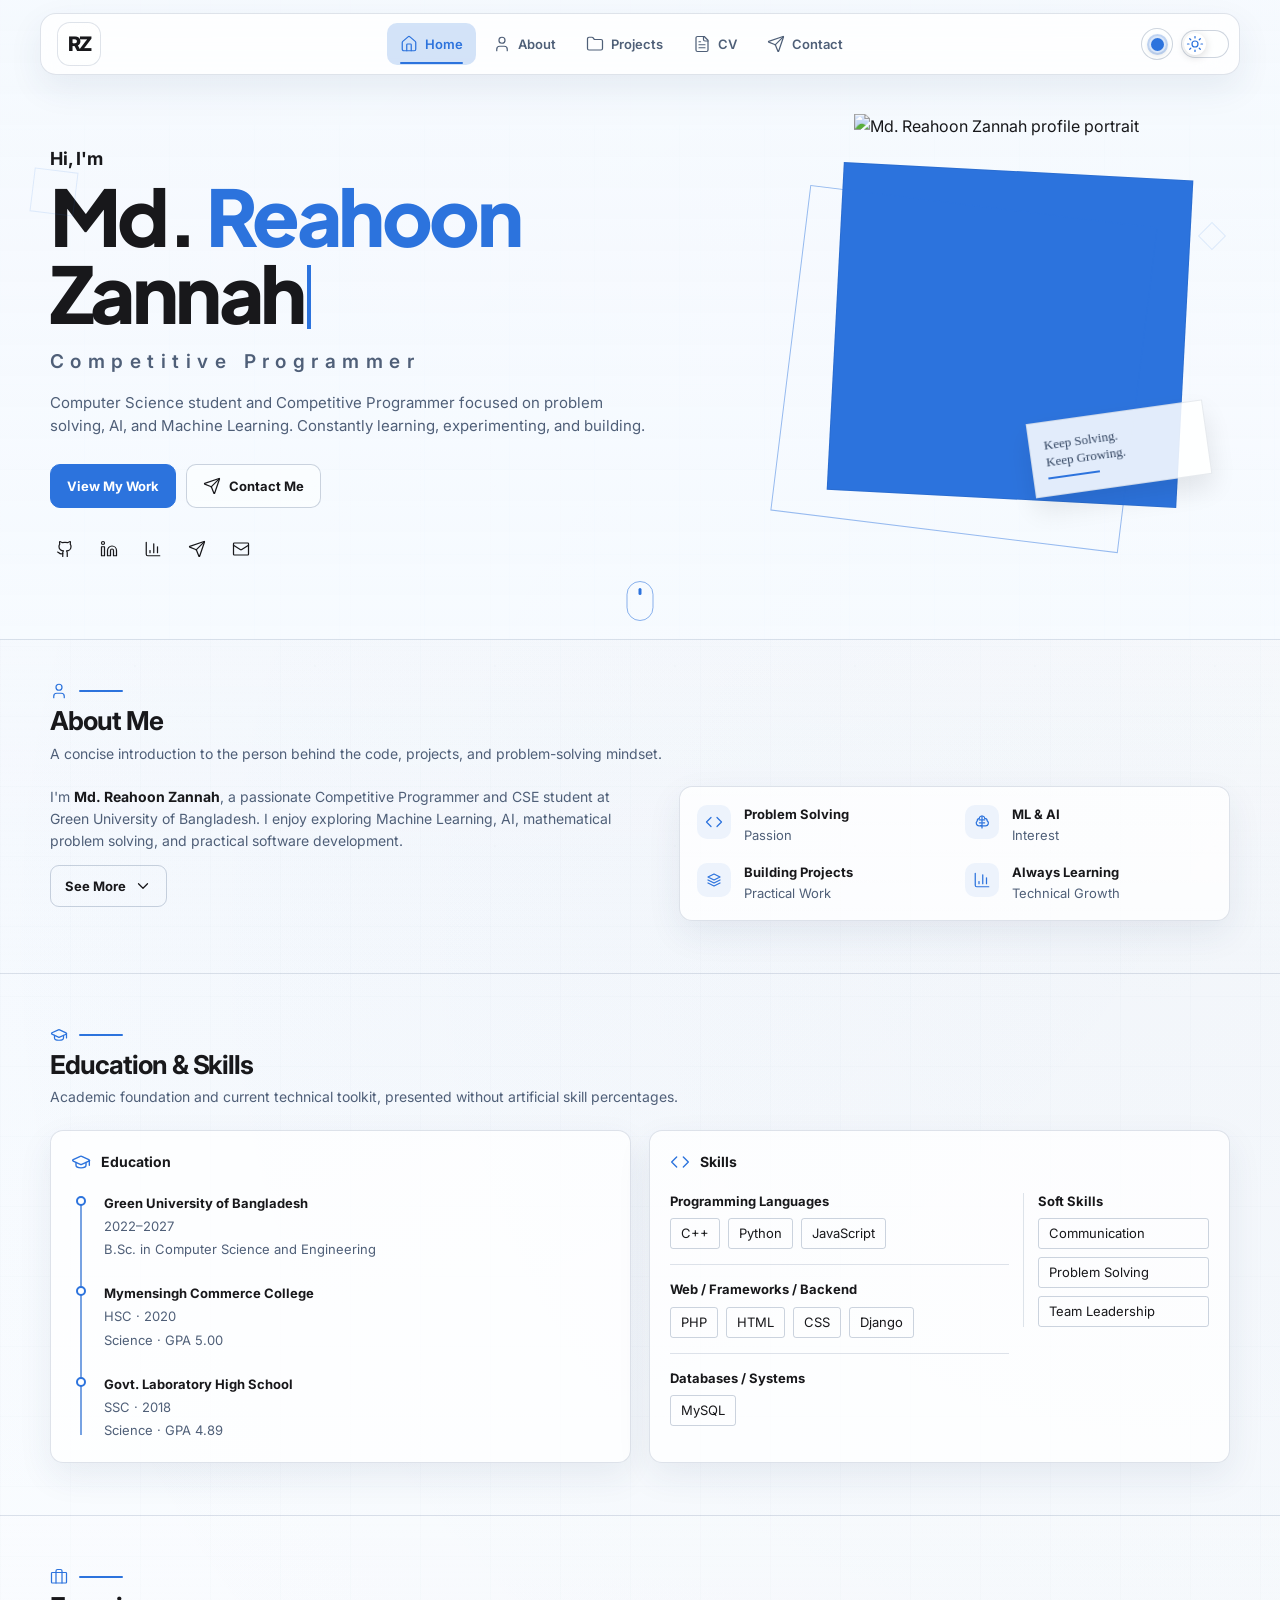
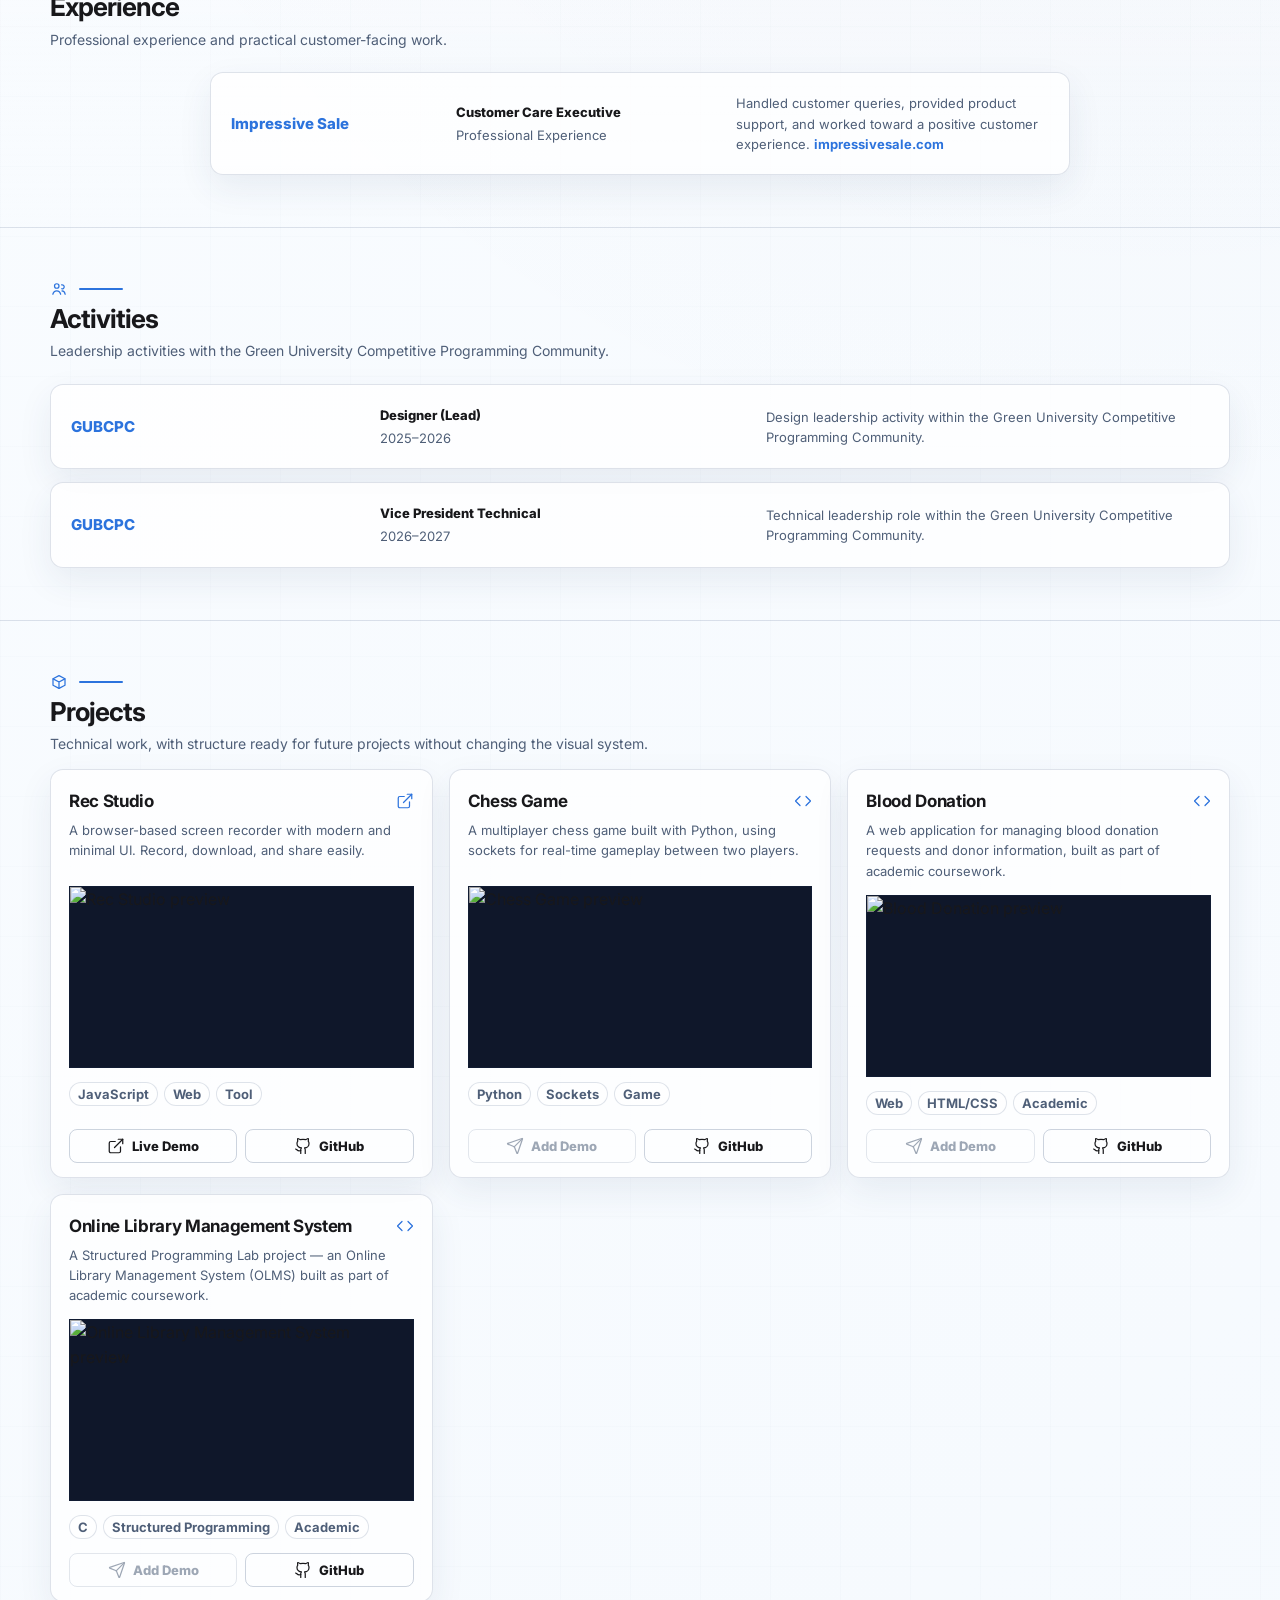
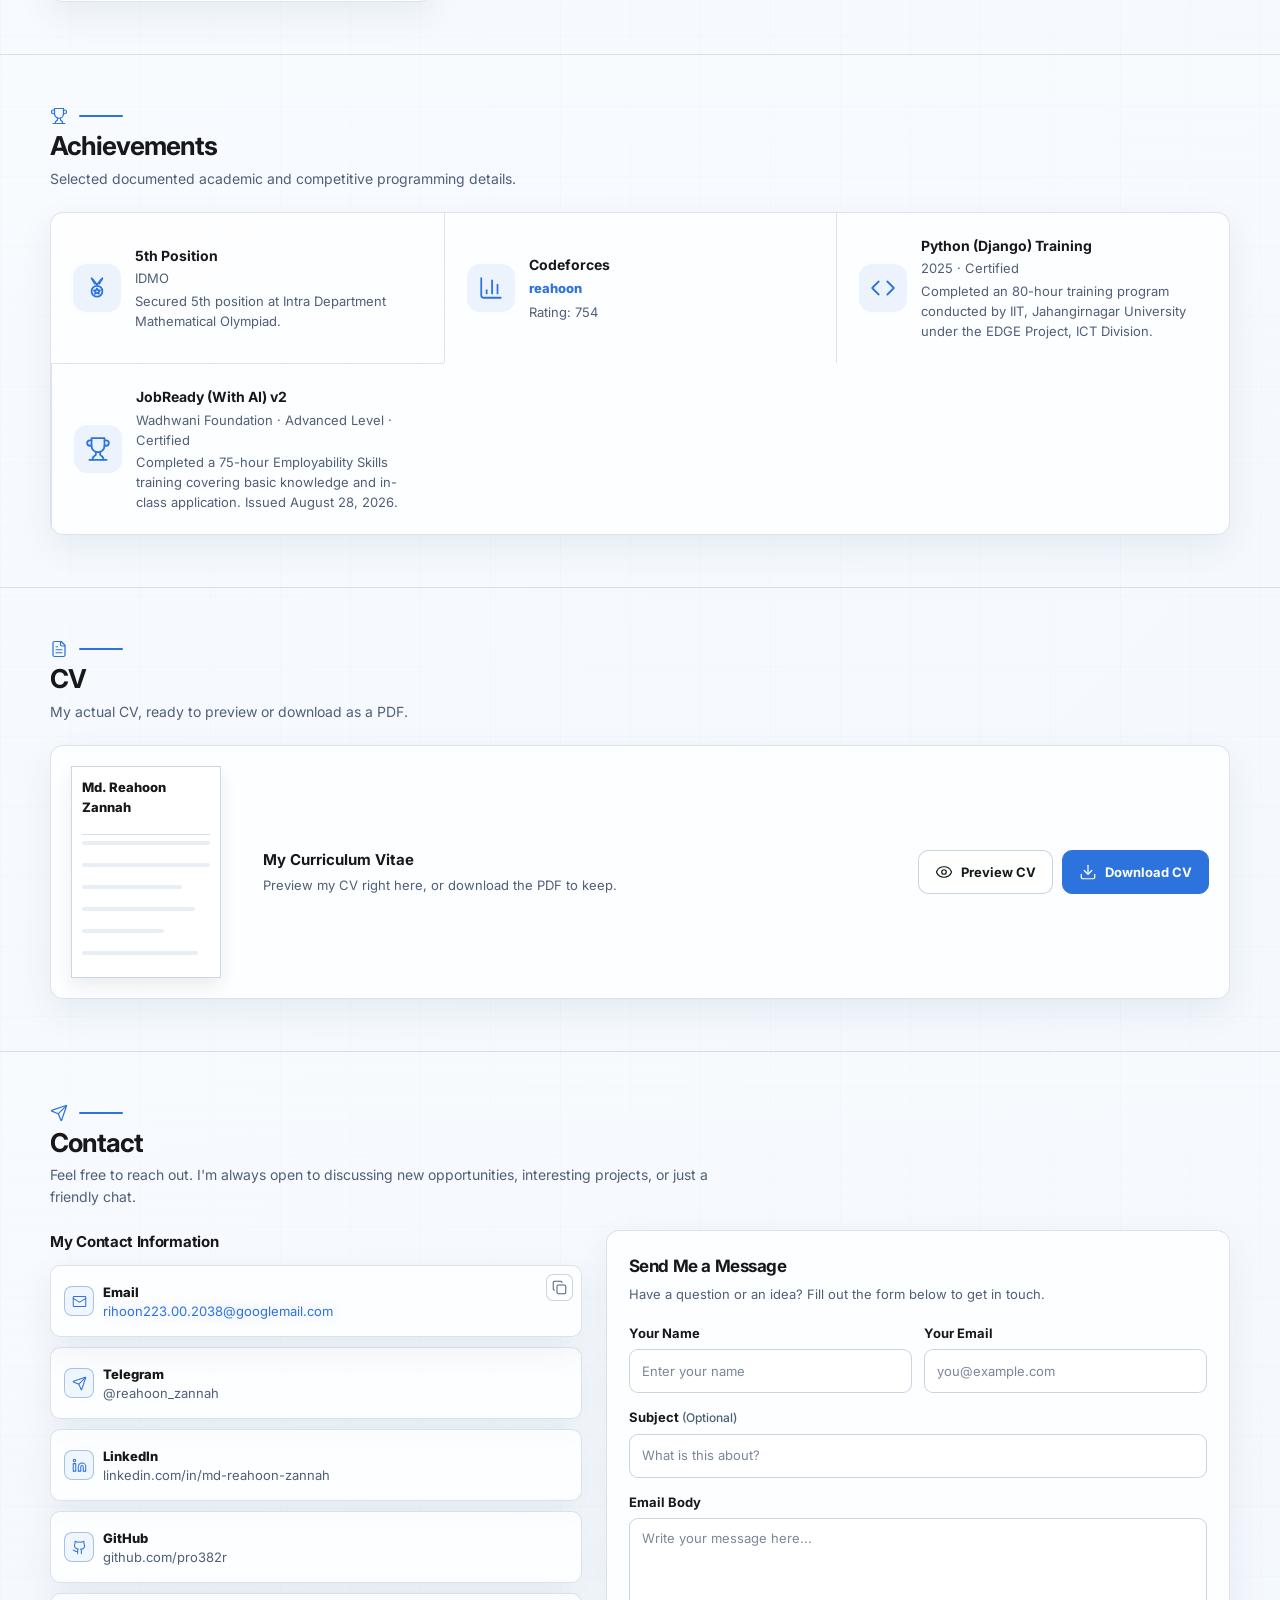
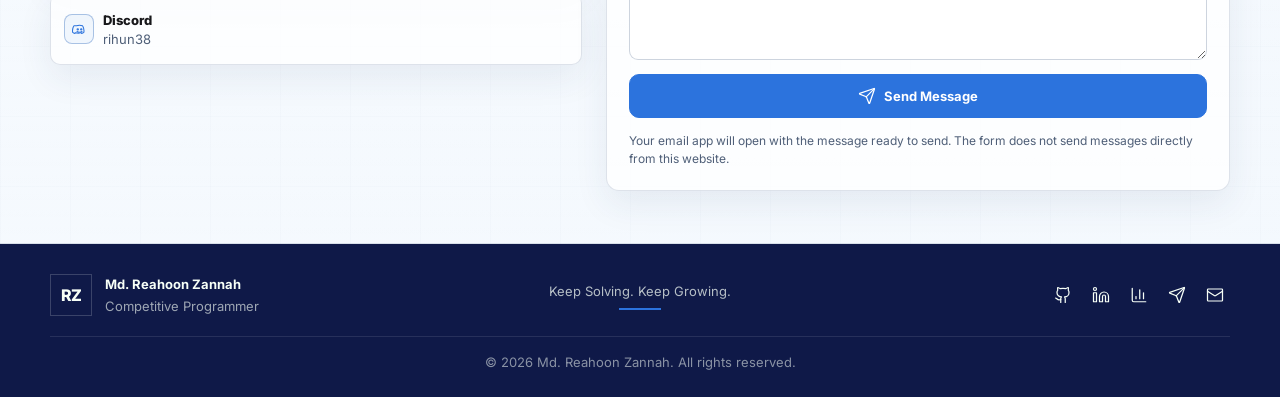
==== commit a291a132: "form" ====
--- a/index.htm
+++ b/index.htm
@@ -859,15 +859,34 @@
     .cv-copy p { margin:4px 0 0; color:var(--muted); font-size:13px; }
     .cv-actions { display:flex; flex-wrap:wrap; gap:9px; justify-content:flex-end; }
 
-    .contact-grid { display:grid; grid-template-columns:repeat(3,1fr); gap:10px; }
+    /* Contact section: details on the left, message form on the right. */
+    .contact-layout { display:grid; grid-template-columns:minmax(0,.92fr) minmax(0,1.08fr); gap:24px; align-items:start; }
+    .contact-info { min-width:0; }
+    .contact-info-heading { margin:0 0 12px; font-size:15px; letter-spacing:-.02em; }
+    .contact-info .contact-grid { display:grid; grid-template-columns:1fr; gap:10px; }
     .contact-card { min-height:72px; padding:11px 13px; display:flex; gap:9px; align-items:center; border:1px solid var(--border); background:var(--surface); border-radius:10px; box-shadow:var(--shadow); transition:transform .2s ease, border-color .2s ease, box-shadow .2s ease; }
     button.contact-card { width:100%; font:inherit; color:inherit; text-align:left; cursor:pointer; }
     .contact-card:hover { transform:translateY(-2px); border-color:color-mix(in srgb, var(--accent) 35%, var(--border)); box-shadow: 0 10px 22px color-mix(in srgb, var(--accent) 10%, transparent); }
     .contact-copy.copied { border-color:var(--accent); box-shadow:0 0 0 3px var(--accent-glow); }
-    .contact-icon { width:30px; height:30px; display:grid; place-items:center; color:var(--accent); border:1px solid color-mix(in srgb, var(--accent) 25%, var(--border)); border-radius:8px; background:color-mix(in srgb, var(--accent) 6%, transparent); }
+    .contact-icon { width:30px; height:30px; display:grid; place-items:center; color:var(--accent); border:1px solid color-mix(in srgb, var(--accent) 25%, var(--border)); border-radius:8px; background:color-mix(in srgb, var(--accent) 6%, transparent); flex:0 0 auto; }
     .contact-icon .icon { width:15px; height:15px; }
-    .contact-label { display:block; font-size: 13px; font-weight:800; }
-    .contact-value { display:block; color:var(--muted); font-size: 13px; line-height:1.3; margin-top:1px; overflow-wrap:anywhere; }
+    .contact-label { display:block; font-size:13px; font-weight:800; }
+    .contact-value { display:block; color:var(--muted); font-size:13px; line-height:1.3; margin-top:1px; overflow-wrap:anywhere; }
+
+    .contact-form-card { min-width:0; padding:22px; border:1px solid var(--border); background:var(--surface); border-radius:var(--radius-sm); box-shadow:var(--shadow); }
+    .contact-form-heading { margin:0; font-size:17px; letter-spacing:-.025em; }
+    .contact-form-intro { margin:5px 0 0; color:var(--muted); font-size:13px; }
+    .contact-form { display:grid; gap:14px; margin-top:19px; }
+    .form-row { display:grid; grid-template-columns:1fr 1fr; gap:12px; }
+    .form-field { display:grid; gap:6px; min-width:0; }
+    .form-field label { color:var(--text); font-size:13px; font-weight:700; }
+    .form-field label span { color:var(--muted); font-size:12px; font-weight:500; }
+    .form-control { width:100%; min-width:0; min-height:44px; padding:10px 12px; border:1px solid var(--border-strong); border-radius:9px; background:var(--surface-solid); color:var(--text); font:inherit; font-size:13px; line-height:1.5; transition:border-color .2s ease, box-shadow .2s ease, background .2s ease; }
+    .form-control::placeholder { color:var(--muted); opacity:.75; }
+    .form-control:focus { outline:none; border-color:var(--accent); box-shadow:0 0 0 3px var(--accent-glow); }
+    textarea.form-control { min-height:142px; resize:vertical; }
+    .contact-submit { width:100%; }
+    .form-note { margin:0; color:var(--muted); font-size:12px; line-height:1.5; }
     .email-copy-btn {
       position:absolute;
       top:8px;
@@ -977,6 +996,7 @@
     }
 
     @media (max-width: 820px) {
+      .contact-layout { grid-template-columns:1fr; gap:18px; }
       .nav-links { display:none; }
       .menu-button { width:42px; height:42px; display:grid; place-items:center; border:1px solid var(--border-strong); background:transparent; color:var(--text); border-radius:10px; cursor:pointer; }
       .nav-actions { margin-left:auto; }
@@ -1025,6 +1045,8 @@
       .cv-card { grid-template-columns:1fr; }
       .cv-thumb { width:132px; }
       .contact-grid { grid-template-columns:1fr; }
+      .form-row { grid-template-columns:1fr; }
+      .contact-form-card { padding:17px; }
       .footer-grid { grid-template-columns:1fr; text-align:left; }
       .footer-center { text-align:left; }
       .footer-center .footer-rule { margin-left:0; }
@@ -1360,12 +1382,44 @@
           <h2 class="section-title">Contact</h2>
           <p class="section-kicker">Feel free to reach out. I'm always open to discussing new opportunities, interesting projects, or just a friendly chat.</p>
         </div>
-        <div class="contact-grid">
-          <a class="contact-card reveal from-left" href="mailto:rihoon223.00.2038@googlemail.com" style="position:relative;padding-right:38px"><span class="contact-icon"><svg class="icon"><use href="#i-mail"/></svg></span><span><span class="contact-label">Email</span><span class="contact-value email-glow">rihoon223.00.2038@googlemail.com</span></span><button type="button" class="email-copy-btn" id="emailCopyBtn" aria-label="Copy email address" title="Copy email"><svg class="icon" style="width:15px;height:15px"><use href="#i-copy"/></svg></button></a>
-          <a class="contact-card reveal from-right" href="https://t.me/reahoon_zannah" target="_blank" rel="noopener noreferrer"><span class="contact-icon"><svg class="icon"><use href="#i-send"/></svg></span><span><span class="contact-label">Telegram</span><span class="contact-value">@reahoon_zannah</span></span></a>
-          <a class="contact-card reveal from-left" href="https://linkedin.com/in/md-reahoon-zannah" target="_blank" rel="noopener noreferrer"><span class="contact-icon"><svg class="icon"><use href="#i-linkedin"/></svg></span><span><span class="contact-label">LinkedIn</span><span class="contact-value">linkedin.com/in/md-reahoon-zannah</span></span></a>
-          <a class="contact-card reveal from-right" href="https://github.com/pro382r" target="_blank" rel="noopener noreferrer"><span class="contact-icon"><svg class="icon"><use href="#i-github"/></svg></span><span><span class="contact-label">GitHub</span><span class="contact-value">github.com/pro382r</span></span></a>
-          <button class="contact-card reveal from-left contact-copy" id="discordContact" type="button" aria-label="Copy Discord ID rihun38"><span class="contact-icon"><svg class="icon"><use href="#i-discord"/></svg></span><span><span class="contact-label">Discord</span><span class="contact-value">rihun38</span></span></button>
+        <div class="contact-layout">
+          <div class="contact-info reveal from-left">
+            <h3 class="contact-info-heading">My Contact Information</h3>
+            <div class="contact-grid">
+              <a class="contact-card" href="mailto:rihoon223.00.2038@googlemail.com" style="position:relative;padding-right:38px"><span class="contact-icon"><svg class="icon"><use href="#i-mail"/></svg></span><span><span class="contact-label">Email</span><span class="contact-value email-glow">rihoon223.00.2038@googlemail.com</span></span><button type="button" class="email-copy-btn" id="emailCopyBtn" aria-label="Copy email address" title="Copy email"><svg class="icon" style="width:15px;height:15px"><use href="#i-copy"/></svg></button></a>
+              <a class="contact-card" href="https://t.me/reahoon_zannah" target="_blank" rel="noopener noreferrer"><span class="contact-icon"><svg class="icon"><use href="#i-send"/></svg></span><span><span class="contact-label">Telegram</span><span class="contact-value">@reahoon_zannah</span></span></a>
+              <a class="contact-card" href="https://linkedin.com/in/md-reahoon-zannah" target="_blank" rel="noopener noreferrer"><span class="contact-icon"><svg class="icon"><use href="#i-linkedin"/></svg></span><span><span class="contact-label">LinkedIn</span><span class="contact-value">linkedin.com/in/md-reahoon-zannah</span></span></a>
+              <a class="contact-card" href="https://github.com/pro382r" target="_blank" rel="noopener noreferrer"><span class="contact-icon"><svg class="icon"><use href="#i-github"/></svg></span><span><span class="contact-label">GitHub</span><span class="contact-value">github.com/pro382r</span></span></a>
+              <button class="contact-card contact-copy" id="discordContact" type="button" aria-label="Copy Discord ID rihun38"><span class="contact-icon"><svg class="icon"><use href="#i-discord"/></svg></span><span><span class="contact-label">Discord</span><span class="contact-value">rihun38</span></span></button>
+            </div>
+          </div>
+
+          <div class="contact-form-card reveal from-right">
+            <h3 class="contact-form-heading">Send Me a Message</h3>
+            <p class="contact-form-intro">Have a question or an idea? Fill out the form below to get in touch.</p>
+            <form class="contact-form" id="contactForm">
+              <div class="form-row">
+                <div class="form-field">
+                  <label for="contactName">Your Name</label>
+                  <input class="form-control" id="contactName" name="name" type="text" placeholder="Enter your name" autocomplete="name" required>
+                </div>
+                <div class="form-field">
+                  <label for="contactEmail">Your Email</label>
+                  <input class="form-control" id="contactEmail" name="email" type="email" placeholder="you@example.com" autocomplete="email" required>
+                </div>
+              </div>
+              <div class="form-field">
+                <label for="contactSubject">Subject <span>(Optional)</span></label>
+                <input class="form-control" id="contactSubject" name="subject" type="text" placeholder="What is this about?">
+              </div>
+              <div class="form-field">
+                <label for="contactMessage">Email Body</label>
+                <textarea class="form-control" id="contactMessage" name="message" rows="6" placeholder="Write your message here..." required></textarea>
+              </div>
+              <button class="btn btn-primary contact-submit" type="submit"><svg class="icon"><use href="#i-send"/></svg>Send Message</button>
+              <p class="form-note" id="contactFormNote">Your email app will open with the message ready to send. The form does not send messages directly from this website.</p>
+            </form>
+          </div>
         </div>
       </div>
     </section>
@@ -1584,6 +1638,32 @@
           }
           emailCopyBtn.classList.add('copied');
           setTimeout(() => emailCopyBtn.classList.remove('copied'), 900);
+        });
+      }
+
+      // No backend is required: prepare an email in the visitor's default mail app.
+      const contactForm = $('#contactForm');
+      if (contactForm) {
+        contactForm.addEventListener('submit', event => {
+          event.preventDefault();
+          if (!contactForm.reportValidity()) return;
+
+          const formData = new FormData(contactForm);
+          const name = String(formData.get('name') || '').trim();
+          const senderEmail = String(formData.get('email') || '').trim();
+          const subject = String(formData.get('subject') || '').trim();
+          const message = String(formData.get('message') || '').trim();
+          const emailSubject = subject || `New portfolio message from ${name}`;
+          const bodyLines = [
+            `Name: ${name}`,
+            `Email: ${senderEmail}`,
+            ...(subject ? [`Subject: ${subject}`] : []),
+            '',
+            'Message:',
+            message
+          ];
+          const mailtoUrl = `mailto:rihoon223.00.2038@googlemail.com?subject=${encodeURIComponent(emailSubject)}&body=${encodeURIComponent(bodyLines.join('\n'))}`;
+          window.location.href = mailtoUrl;
         });
       }
 
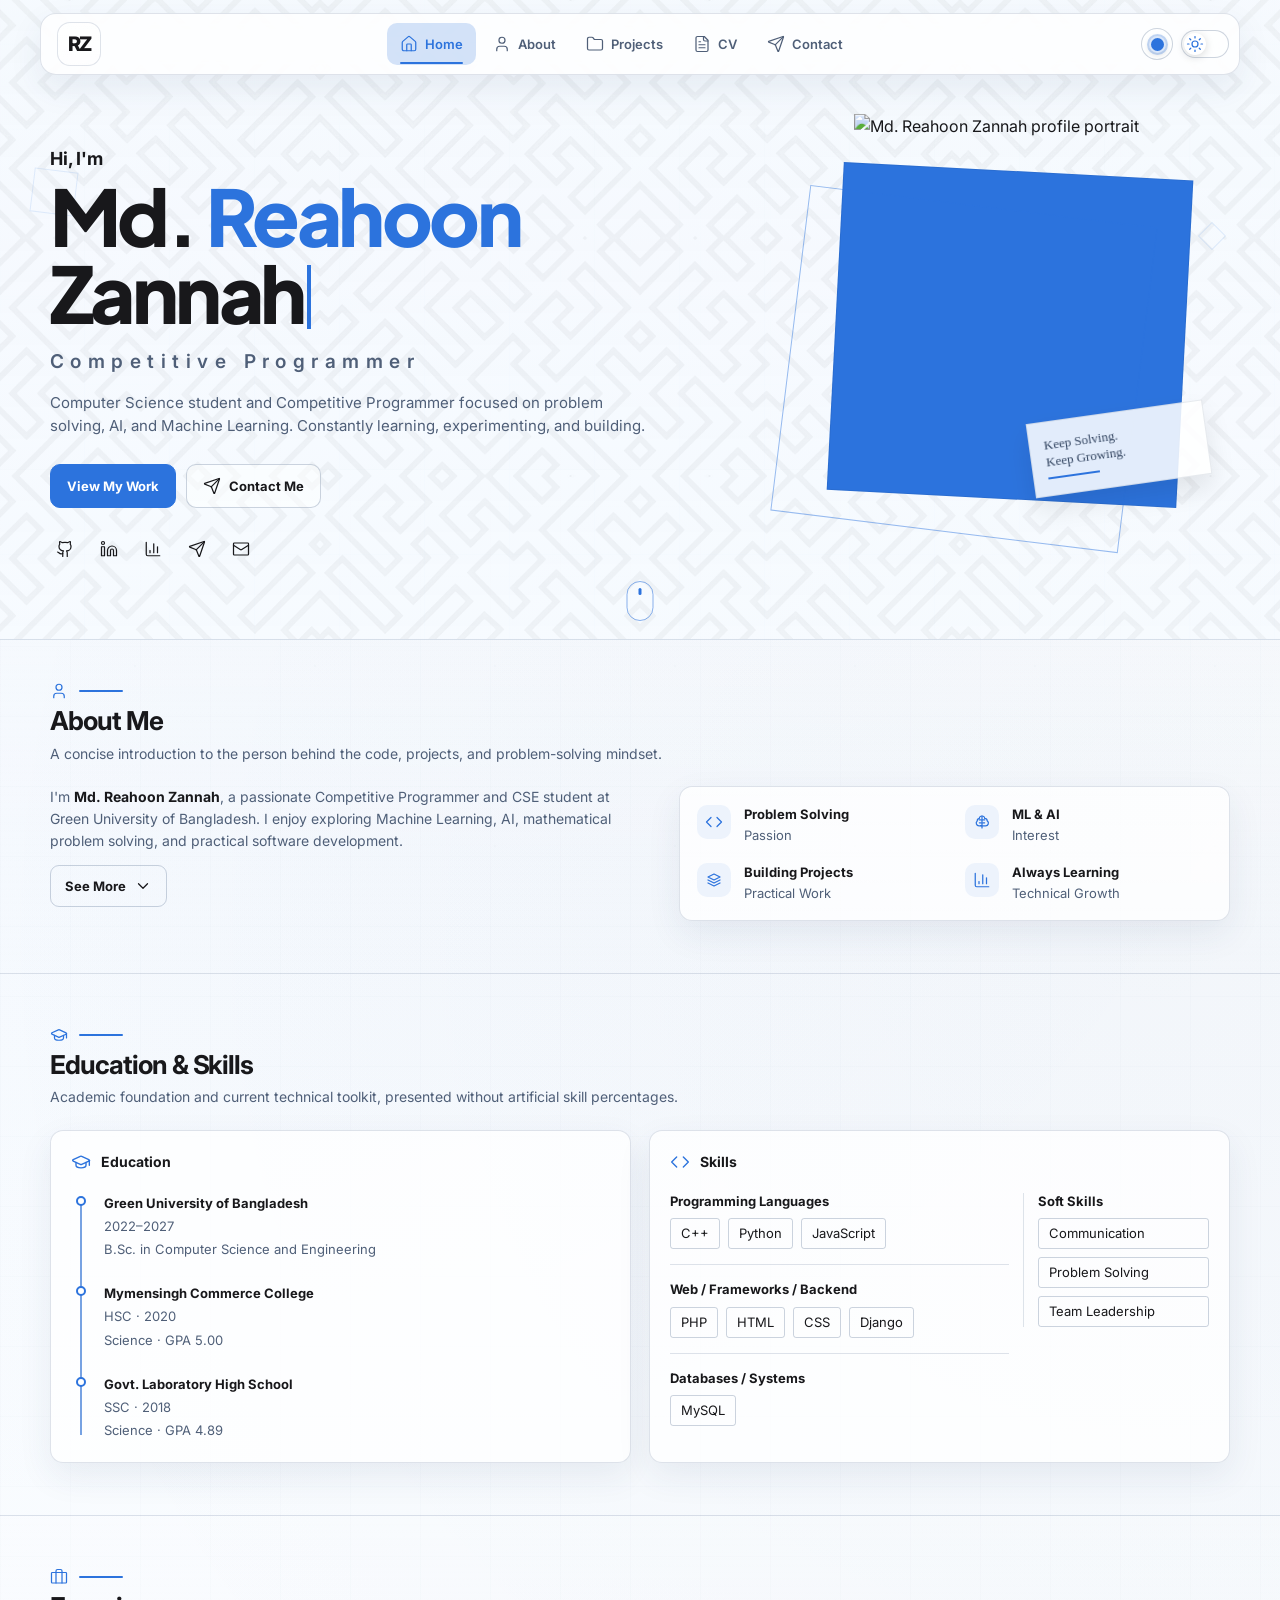
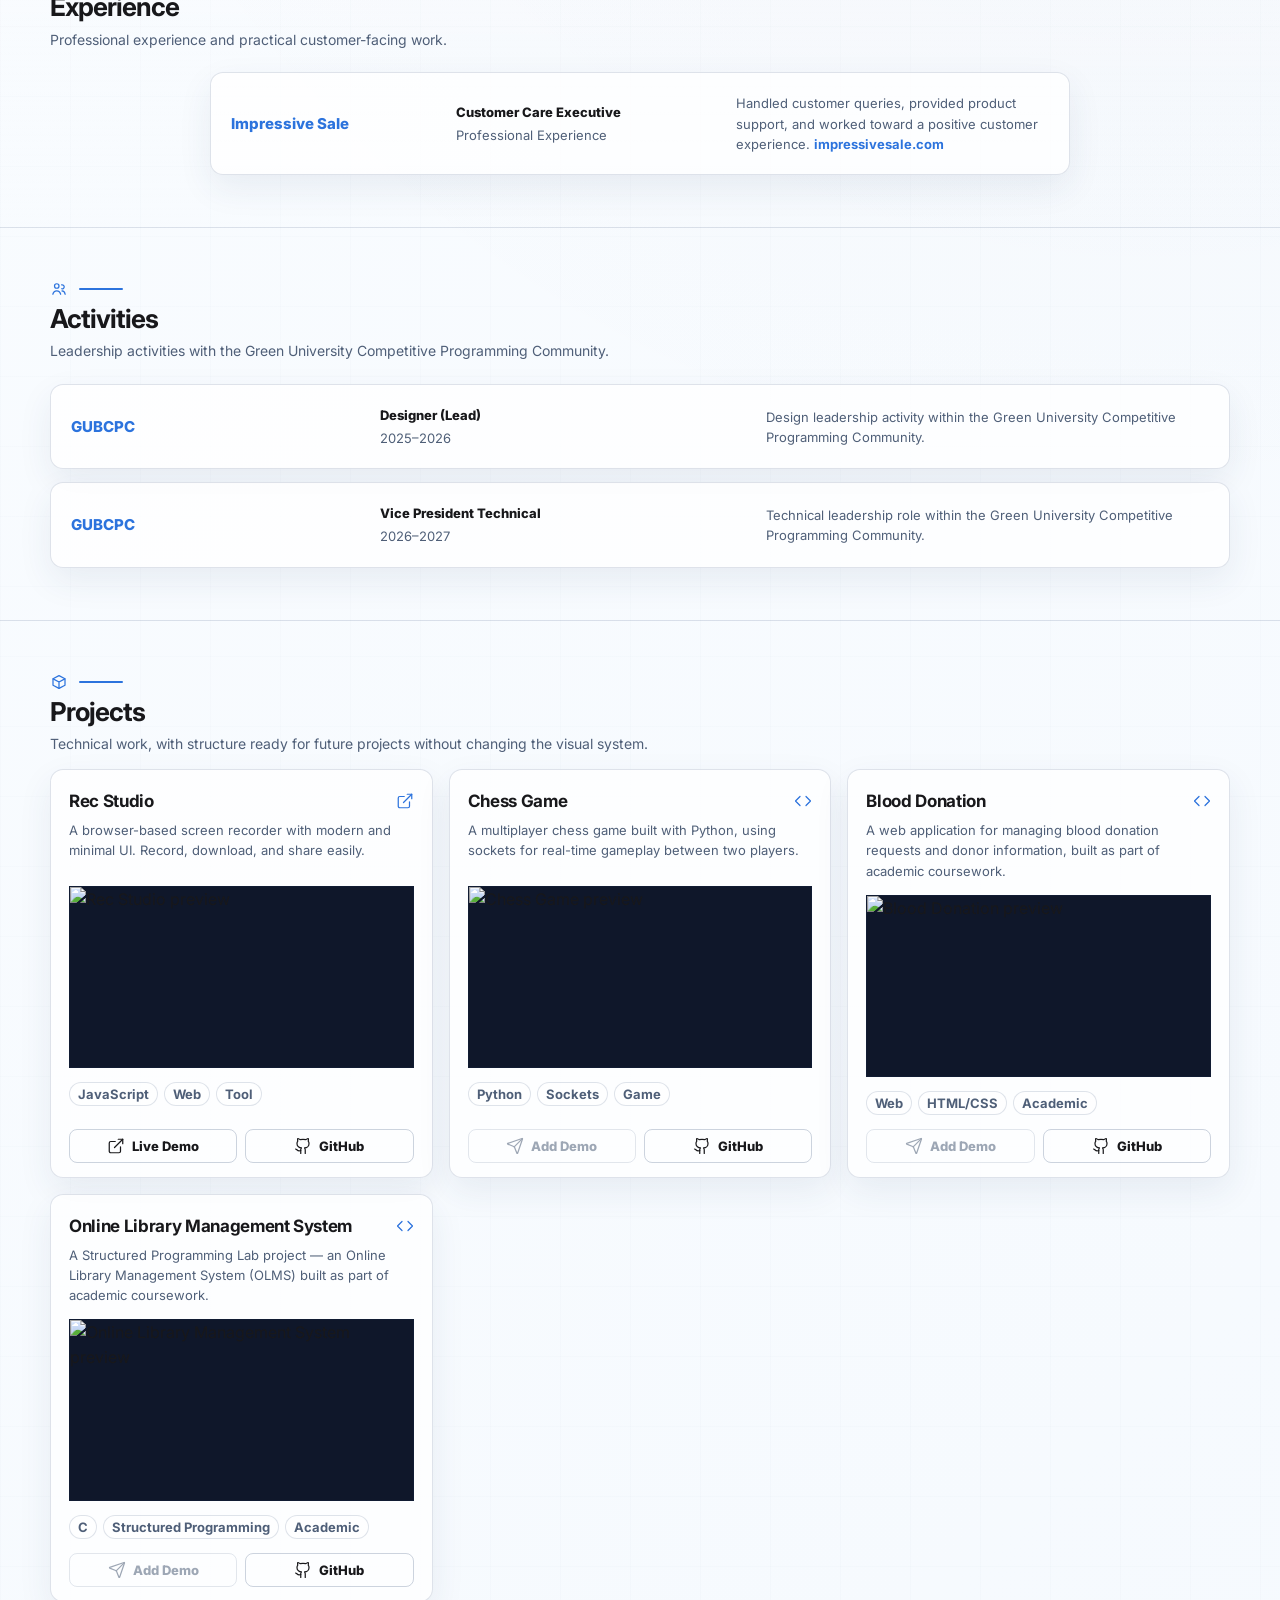
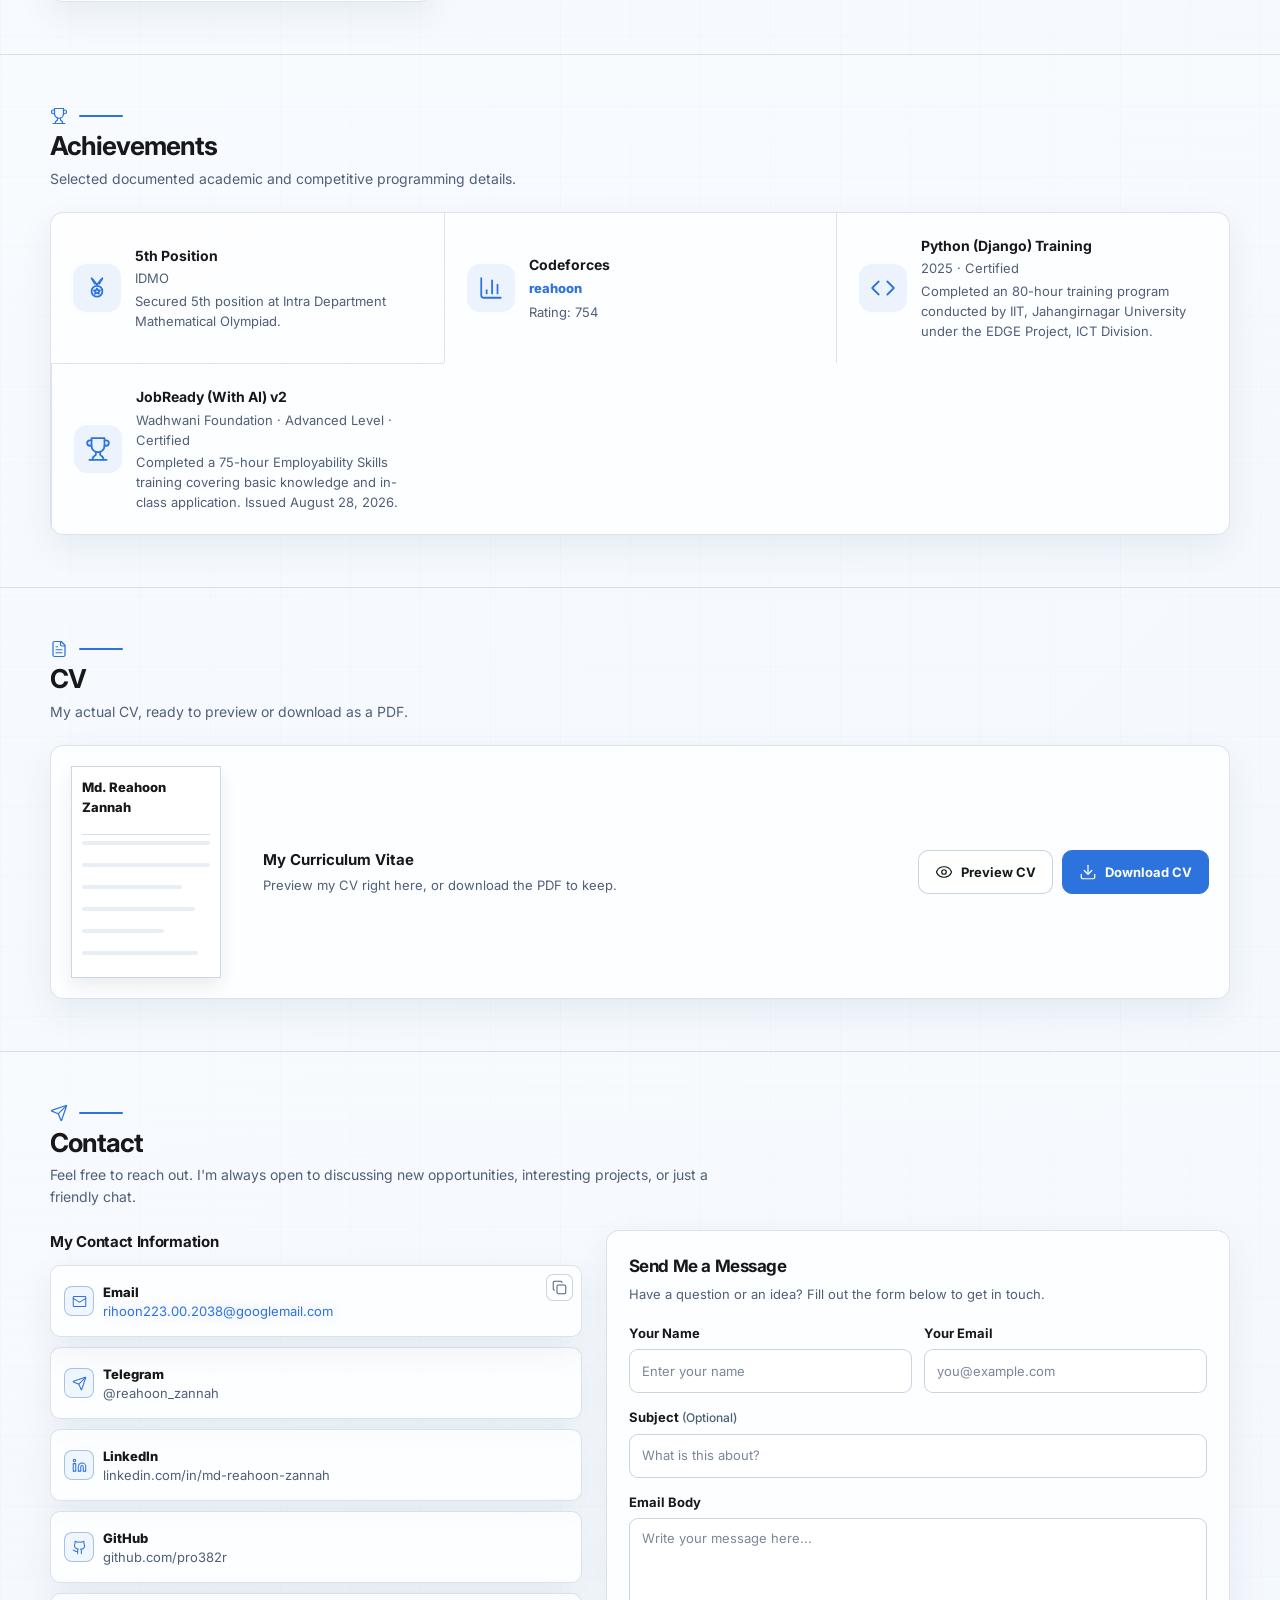
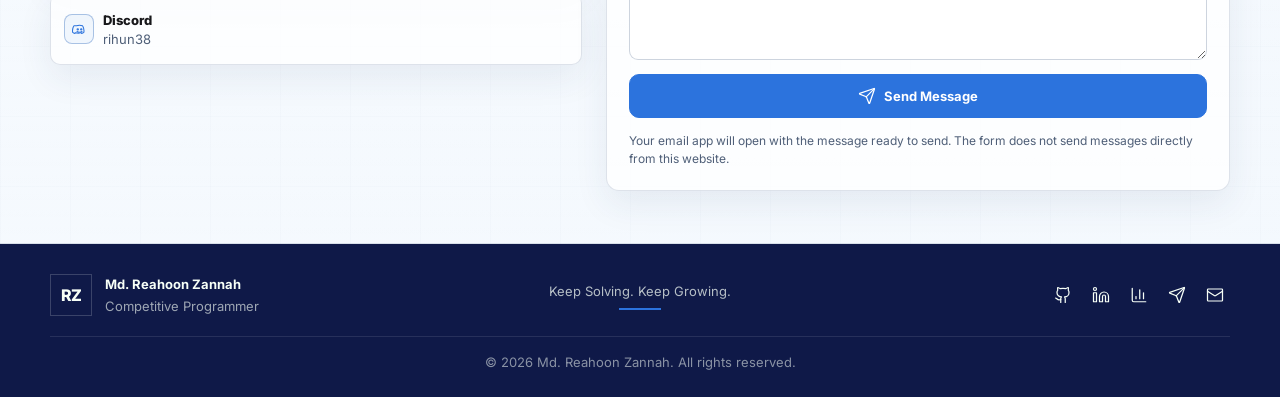
==== commit 90ca8d70: "pt" ====
--- a/index.htm
+++ b/index.htm
@@ -1,3 +1,4 @@
+
 <!DOCTYPE html>
 <html lang="en">
 <head>
@@ -462,10 +463,29 @@
       border-bottom: 1px solid var(--border);
     }
 
+    /* Subtle maze texture — intentionally scoped to the Hero section only. */
+    .hero-pattern {
+      position: absolute;
+      inset: 0;
+      z-index: 0;
+      pointer-events: none;
+      opacity: .05;
+      background-image: url("[data-uri]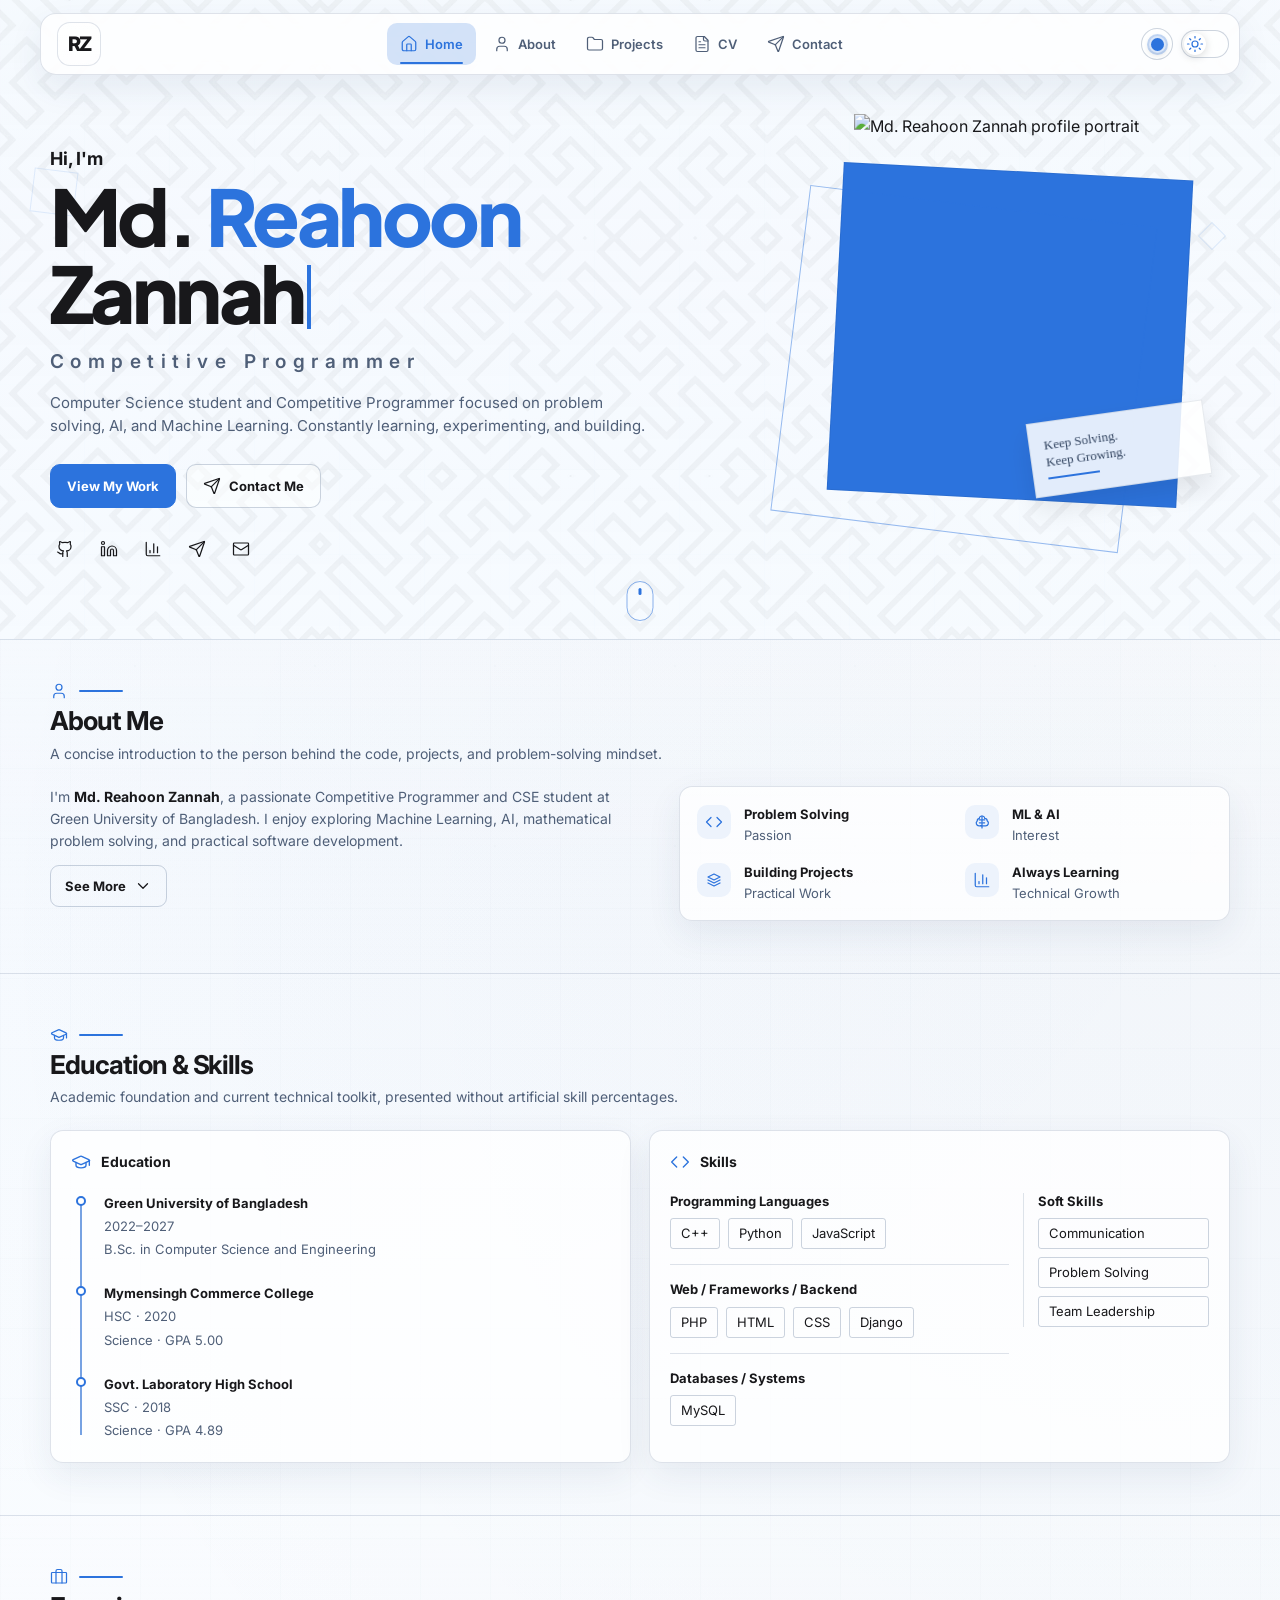
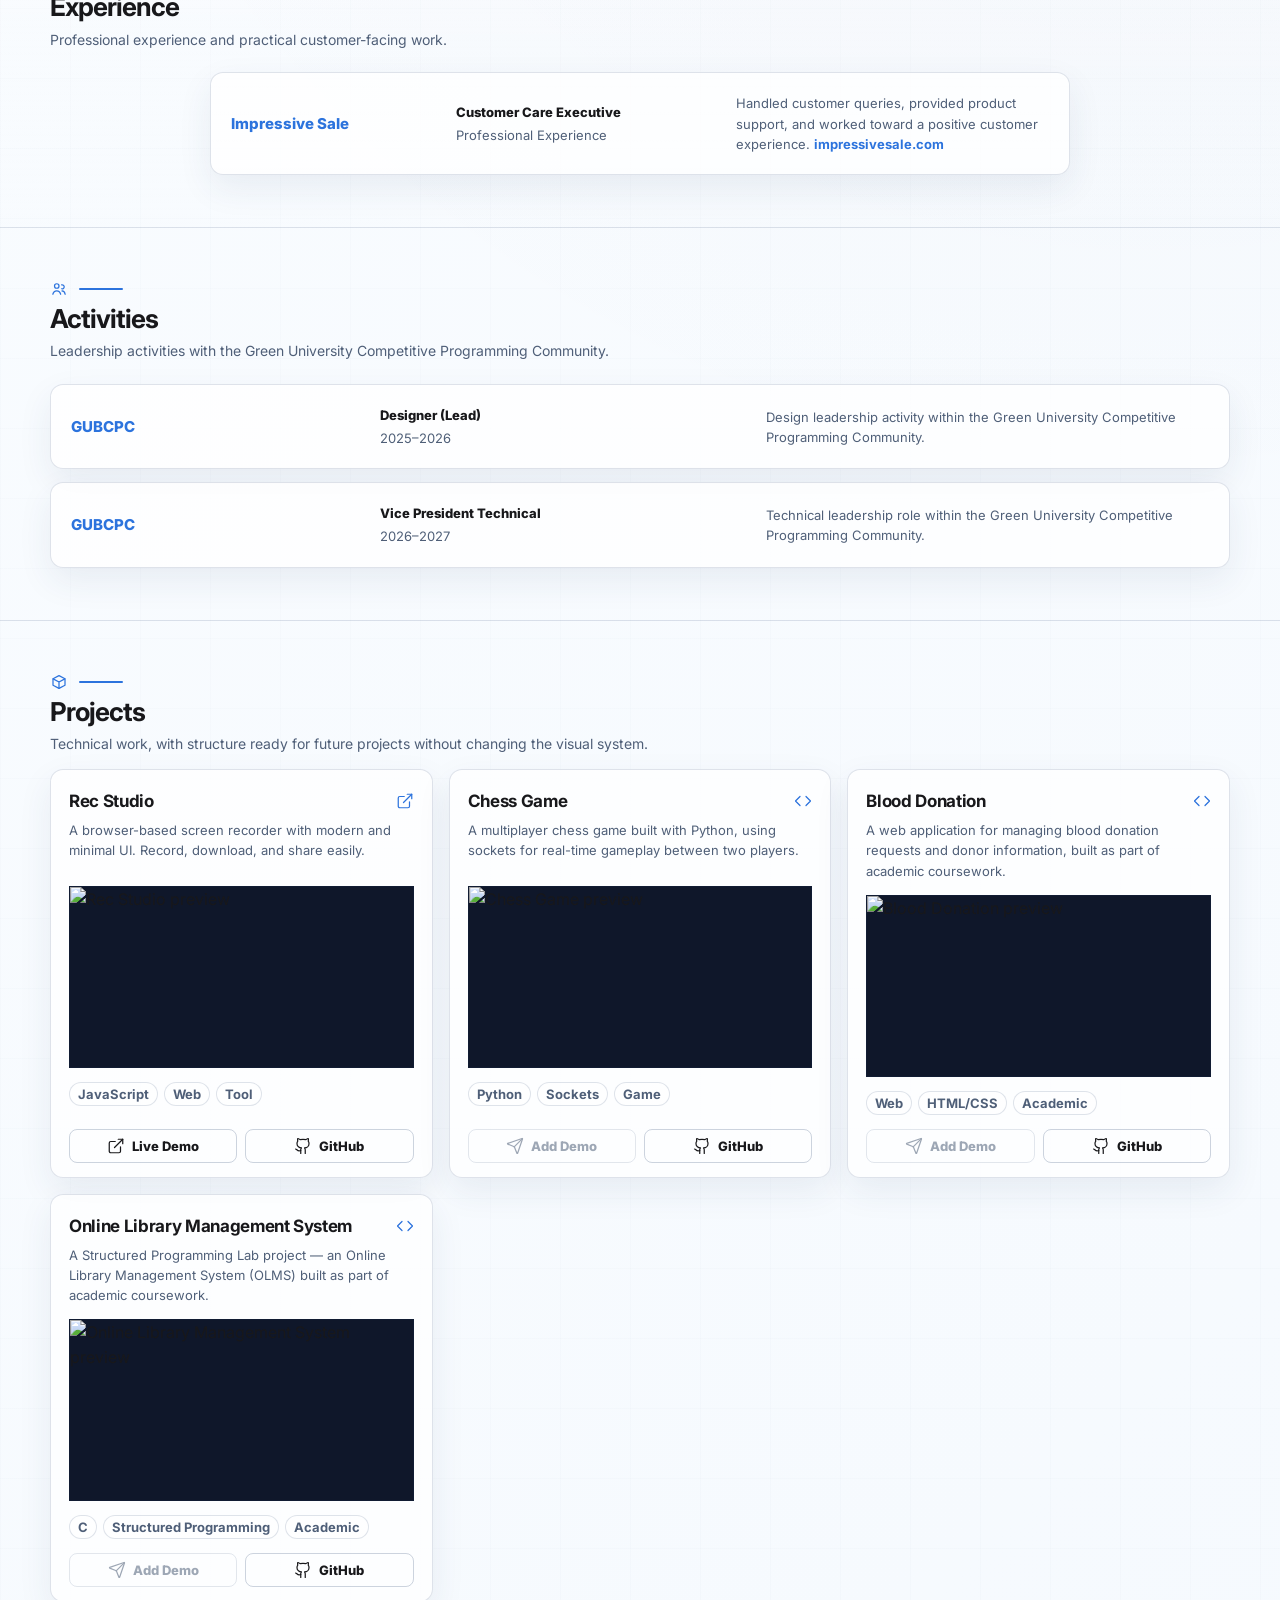
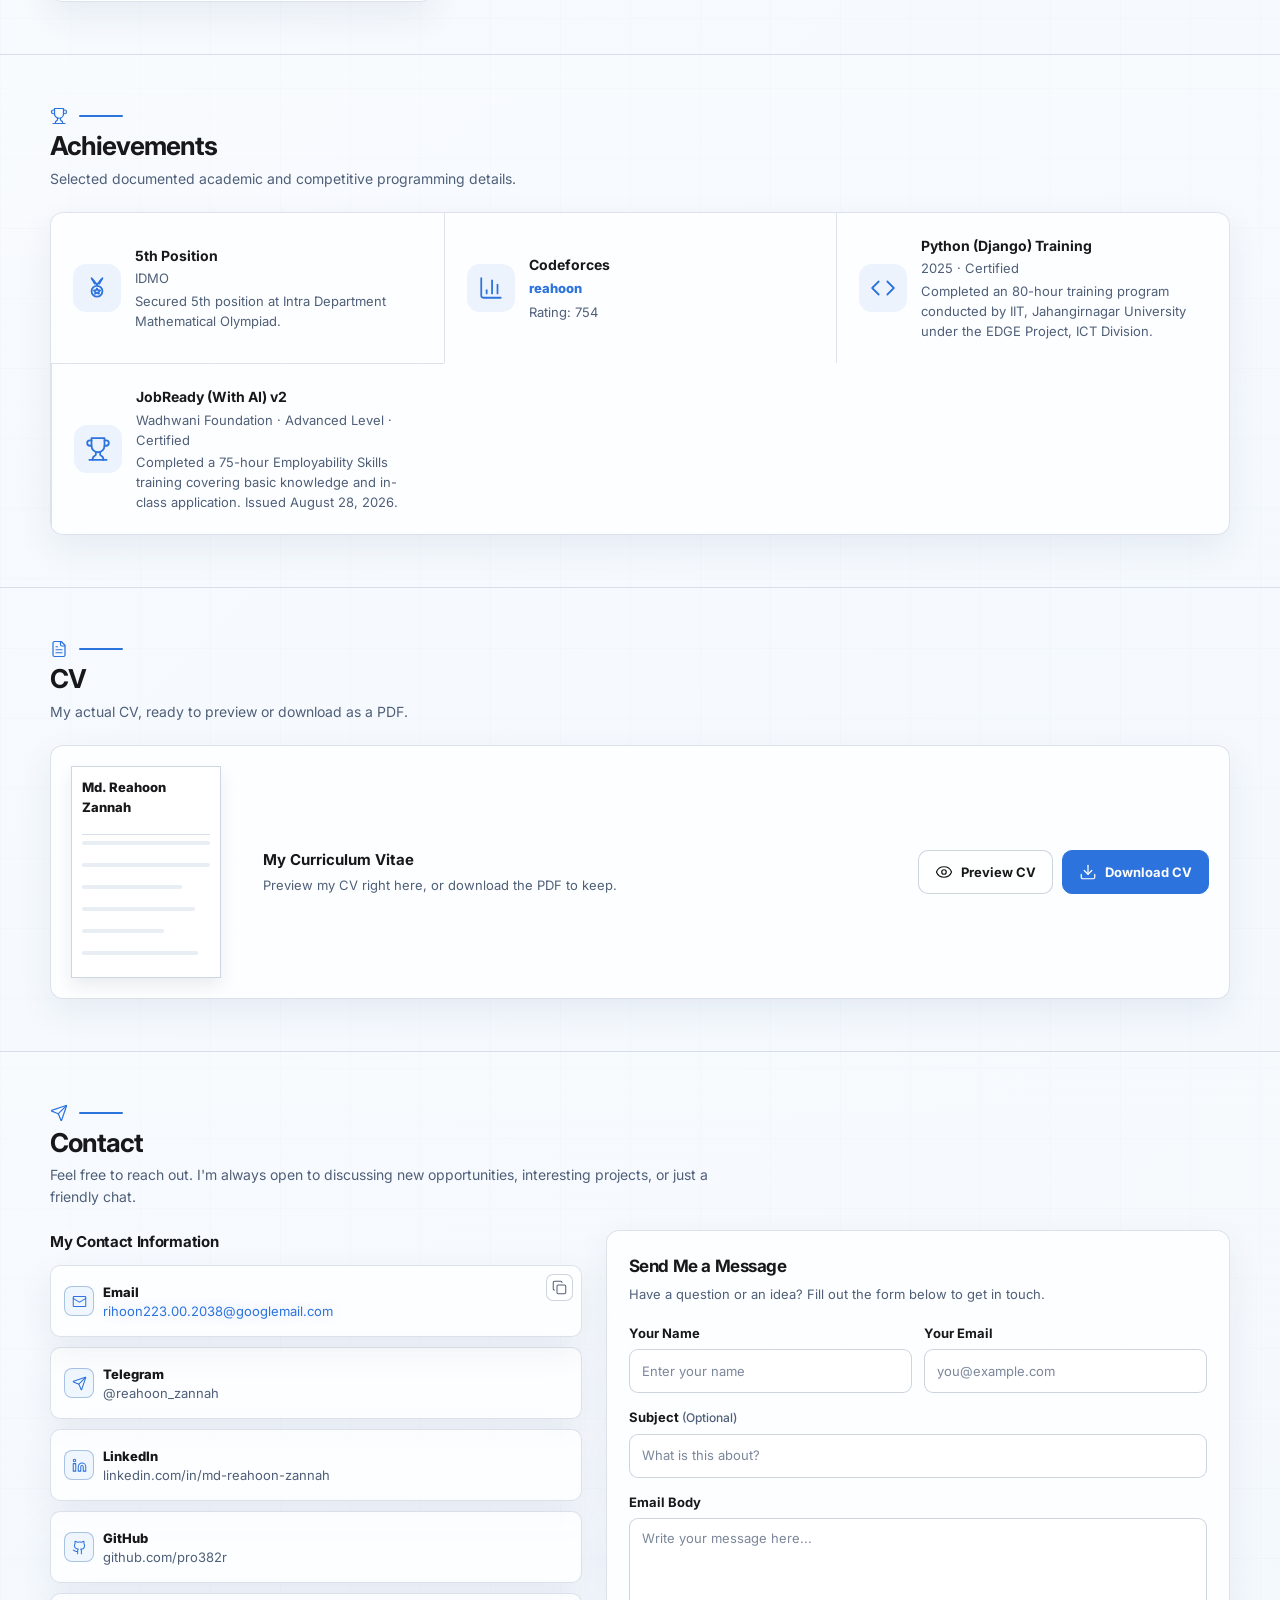
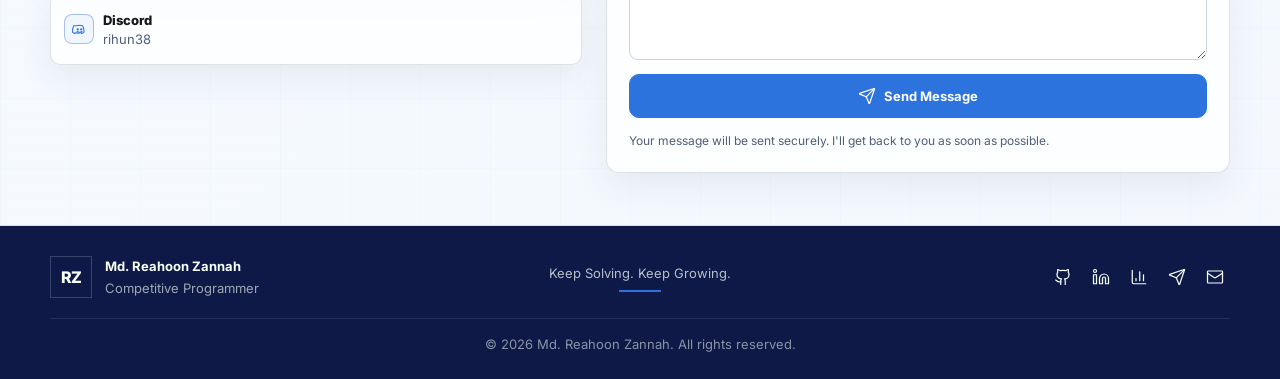
==== commit 4b458d9f: "ajx web3" ====
--- a/index.htm
+++ b/index.htm
@@ -908,7 +908,12 @@
     .form-control:focus { outline:none; border-color:var(--accent); box-shadow:0 0 0 3px var(--accent-glow); }
     textarea.form-control { min-height:142px; resize:vertical; }
     .contact-submit { width:100%; }
+    .contact-submit:disabled { opacity:.72; cursor:wait; transform:none; box-shadow:none; }
     .form-note { margin:0; color:var(--muted); font-size:12px; line-height:1.5; }
+    .form-note.is-success { color:#15803d; }
+    .form-note.is-error { color:#dc2626; }
+    body[data-theme="blue"] .form-note.is-success { color:#6ee7b7; }
+    body[data-theme="blue"] .form-note.is-error { color:#fca5a5; }
     .email-copy-btn {
       position:absolute;
       top:8px;
@@ -1421,6 +1426,14 @@
             <h3 class="contact-form-heading">Send Me a Message</h3>
             <p class="contact-form-intro">Have a question or an idea? Fill out the form below to get in touch.</p>
             <form class="contact-form" id="contactForm">
+              <!-- Web3Forms configuration: replace the placeholder with your Access Key. -->
+              <input type="hidden" name="access_key" value="f436233f-a367-4ca3-b7f9-ca60d22635d0">
+              <input type="hidden" name="from_name" value="Md. Reahoon Zannah Portfolio">
+
+              <!-- Honeypot field for basic bot/spam protection. Keep hidden. -->
+              <input type="checkbox" name="botcheck" tabindex="-1" aria-hidden="true"
+                     style="display:none !important;">
+
               <div class="form-row">
                 <div class="form-field">
                   <label for="contactName">Your Name</label>
@@ -1440,7 +1453,7 @@
                 <textarea class="form-control" id="contactMessage" name="message" rows="6" placeholder="Write your message here..." required></textarea>
               </div>
               <button class="btn btn-primary contact-submit" type="submit"><svg class="icon"><use href="#i-send"/></svg>Send Message</button>
-              <p class="form-note" id="contactFormNote">Your email app will open with the message ready to send. The form does not send messages directly from this website.</p>
+              <p class="form-note" id="contactFormNote" role="status" aria-live="polite">Your message will be sent securely. I'll get back to you as soon as possible.</p>
             </form>
           </div>
         </div>
@@ -1664,29 +1677,86 @@
         });
       }
 
-      // No backend is required: prepare an email in the visitor's default mail app.
+      // Web3Forms AJAX contact form: sends messages without opening the visitor's email app.
       const contactForm = $('#contactForm');
       if (contactForm) {
-        contactForm.addEventListener('submit', event => {
+        const contactFormNote = $('#contactFormNote');
+        const contactSubmitButton = contactForm.querySelector('button[type="submit"]');
+        const originalSubmitMarkup = contactSubmitButton ? contactSubmitButton.innerHTML : '';
+
+        contactForm.addEventListener('submit', async event => {
           event.preventDefault();
           if (!contactForm.reportValidity()) return;
 
+          const nameInput = contactForm.querySelector('[name="name"]');
+          const subjectInput = contactForm.querySelector('[name="subject"]');
+          const accessKeyInput = contactForm.querySelector('[name="access_key"]');
+          const accessKey = String(accessKeyInput?.value || '').trim();
+
+          // Do not send a request until the real Access Key has been added.
+          if (!accessKey || accessKey === 'YOUR_WEB3FORMS_ACCESS_KEY') {
+            if (contactFormNote) {
+              contactFormNote.className = 'form-note is-error';
+              contactFormNote.textContent = 'The contact form is not configured yet. Please add your Web3Forms Access Key.';
+            }
+            return;
+          }
+
+          // Give messages without a visitor-entered subject a useful email subject.
+          if (subjectInput && !subjectInput.value.trim()) {
+            const visitorName = String(nameInput?.value || '').trim();
+            subjectInput.value = visitorName
+              ? `New portfolio message from ${visitorName}`
+              : 'New portfolio contact message';
+          }
+
           const formData = new FormData(contactForm);
-          const name = String(formData.get('name') || '').trim();
-          const senderEmail = String(formData.get('email') || '').trim();
-          const subject = String(formData.get('subject') || '').trim();
-          const message = String(formData.get('message') || '').trim();
-          const emailSubject = subject || `New portfolio message from ${name}`;
-          const bodyLines = [
-            `Name: ${name}`,
-            `Email: ${senderEmail}`,
-            ...(subject ? [`Subject: ${subject}`] : []),
-            '',
-            'Message:',
-            message
-          ];
-          const mailtoUrl = `mailto:rihoon223.00.2038@googlemail.com?subject=${encodeURIComponent(emailSubject)}&body=${encodeURIComponent(bodyLines.join('\n'))}`;
-          window.location.href = mailtoUrl;
+
+          if (contactSubmitButton) {
+            contactSubmitButton.disabled = true;
+            contactSubmitButton.setAttribute('aria-busy', 'true');
+            contactSubmitButton.textContent = 'Sending...';
+          }
+          if (contactFormNote) {
+            contactFormNote.className = 'form-note';
+            contactFormNote.textContent = 'Sending your message...';
+          }
+
+          try {
+            const response = await fetch('https://api.web3forms.com/submit', {
+              method: 'POST',
+              body: formData,
+              headers: { Accept: 'application/json' }
+            });
+
+            let result = null;
+            try {
+              result = await response.json();
+            } catch {
+              throw new Error('The server returned an unreadable response. Please try again.');
+            }
+
+            if (!response.ok || !result || result.success !== true) {
+              throw new Error(result?.message || 'Your message could not be sent. Please try again.');
+            }
+
+            contactForm.reset();
+            if (contactFormNote) {
+              contactFormNote.className = 'form-note is-success';
+              contactFormNote.textContent = 'Thank you! Your message has been sent successfully. I will get back to you soon.';
+            }
+          } catch (error) {
+            if (contactFormNote) {
+              contactFormNote.className = 'form-note is-error';
+              contactFormNote.textContent = error?.message || 'Something went wrong. Please try again later.';
+            }
+          } finally {
+            if (contactSubmitButton) {
+              contactSubmitButton.disabled = false;
+              contactSubmitButton.removeAttribute('aria-busy');
+              contactSubmitButton.innerHTML = originalSubmitMarkup;
+            }
+          }
         });
       }
 
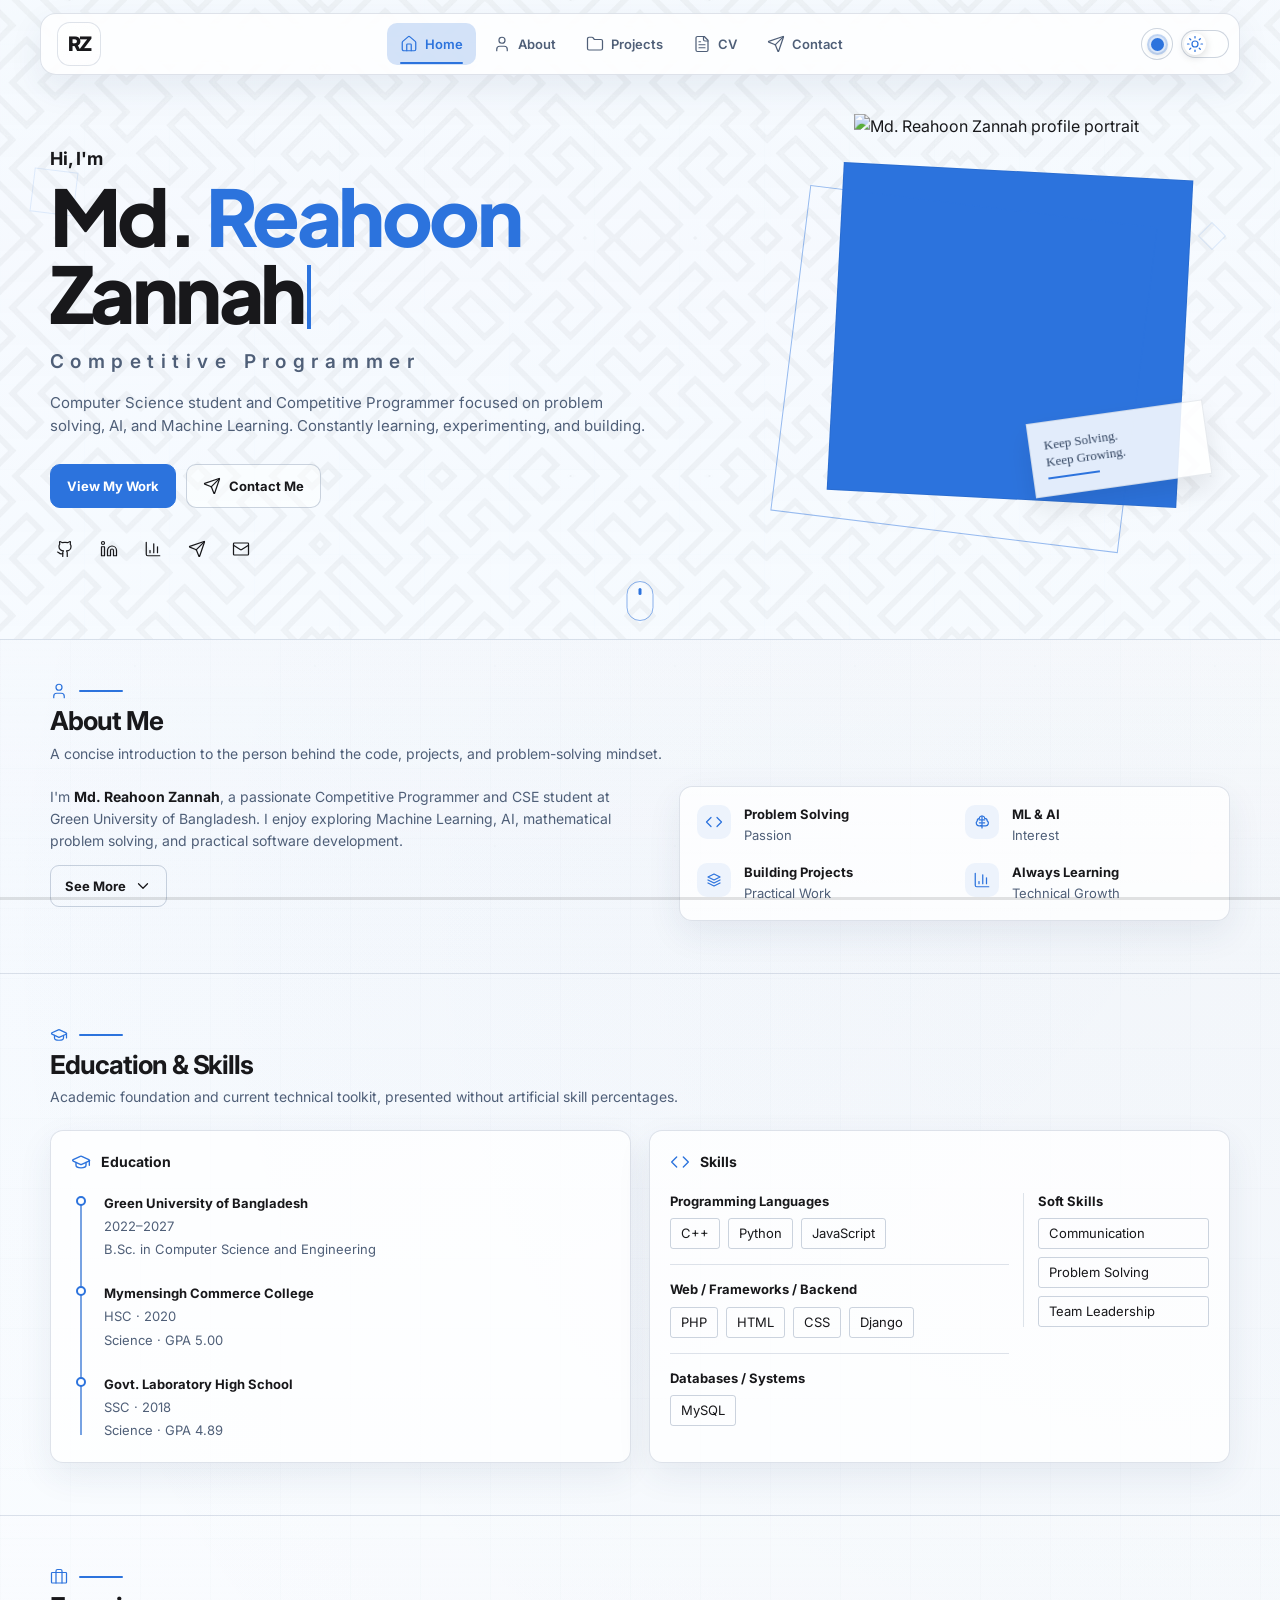
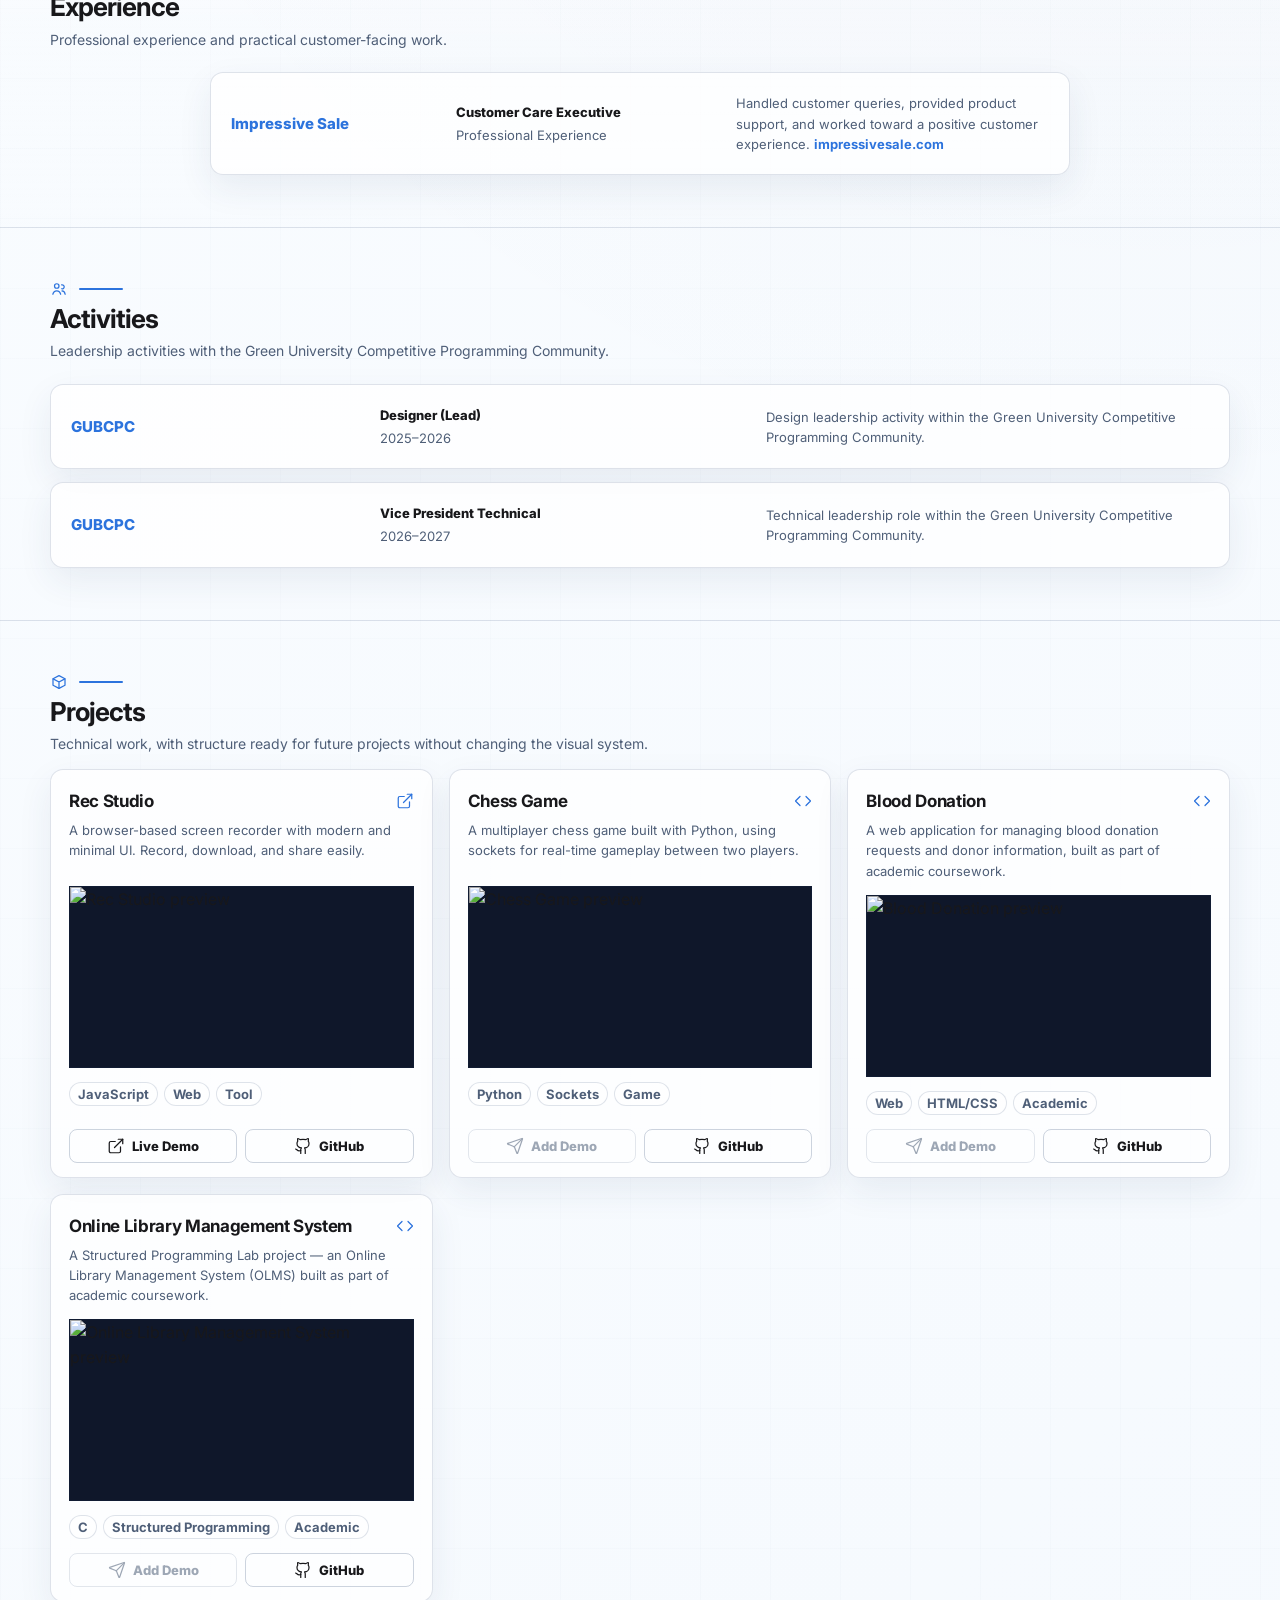
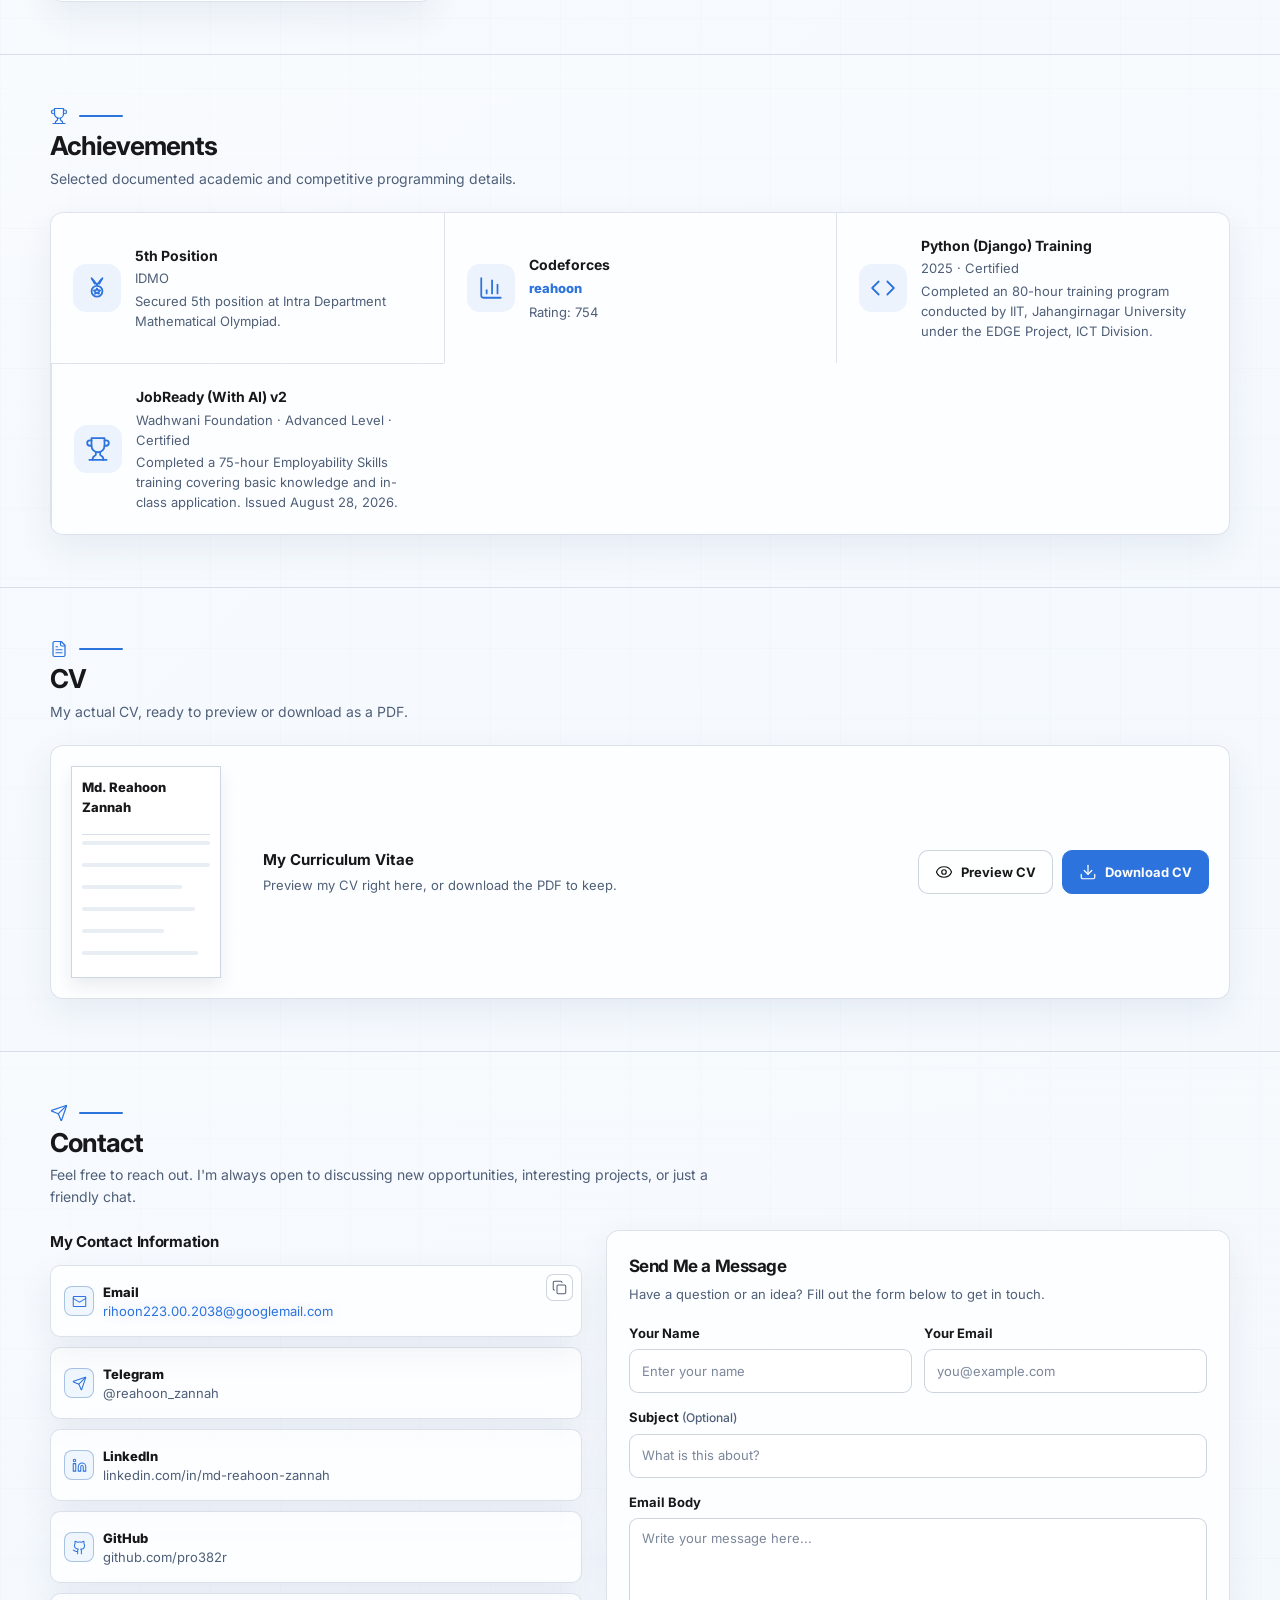
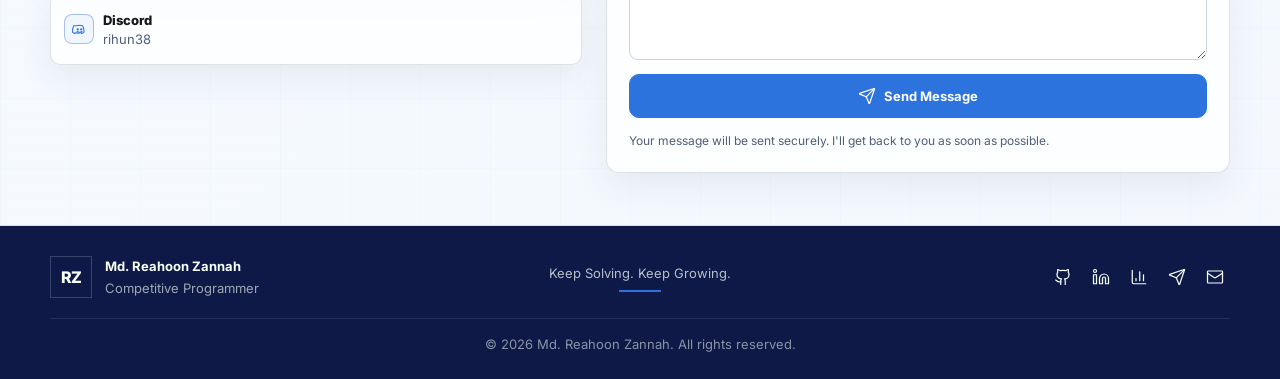
==== commit 66771b84: "format" ====
--- a/index.htm
+++ b/index.htm
@@ -1,683 +1,4105 @@
-
 <!DOCTYPE html>
 <html lang="en">
-<head>
-  <meta charset="UTF-8">
-  <meta name="viewport" content="width=device-width, initial-scale=1.0">
-  <meta name="description" content="Md. Reahoon Zannah — Competitive Programmer, CSE student, and software development enthusiast.">
-  <meta name="theme-color" content="#2366D6">
-  <link rel="icon" type="image/svg+xml" href="data:image/svg+xml,%3Csvg xmlns='http://www.w3.org/2000/svg' viewBox='0 0 64 64'%3E%3Crect width='64' height='64' rx='14' fill='%230F1948'/%3E%3Ctext x='32' y='41' text-anchor='middle' font-family='Arial,sans-serif' font-size='26' font-weight='800' fill='%23F7FFF7'%3ERZ%3C/text%3E%3C/svg%3E">
-  <meta property="og:type" content="website">
-  <meta property="og:title" content="Md. Reahoon Zannah — Competitive Programmer">
-  <meta property="og:description" content="Personal portfolio of Md. Reahoon Zannah — Competitive Programmer, CSE student, and software development enthusiast.">
-  <meta property="og:image" content="https://myimgs.org/storage/images/40983/784748202_17959416891112480_3946729501050447500_nheic.png">
-  <meta property="og:image:alt" content="Md. Reahoon Zannah profile photo">
-  <meta name="twitter:card" content="summary_large_image">
-  <meta name="twitter:title" content="Md. Reahoon Zannah — Competitive Programmer">
-  <meta name="twitter:description" content="Personal portfolio of Md. Reahoon Zannah — Competitive Programmer, CSE student, and software development enthusiast.">
-  <meta name="twitter:image" content="https://myimgs.org/storage/images/40983/784748202_17959416891112480_3946729501050447500_nheic.png">
-  <title>Md. Reahoon Zannah — Portfolio</title>
-  <link rel="preconnect" href="https://fonts.googleapis.com">
-  <link rel="preconnect" href="https://fonts.gstatic.com" crossorigin>
-  <link href="https://fonts.googleapis.com/css2?family=Inter:wght@400;500;600;700;800&family=Plus+Jakarta+Sans:wght@700;800&display=swap" rel="stylesheet">
-  <style>
+    <head>
+        <meta charset="UTF-8">
+        <meta name="viewport" content="width=device-width, initial-scale=1.0">
+        <meta
+            name="description"
+            content="Md. Reahoon Zannah — Competitive Programmer, CSE student, and software development enthusiast.">
+        <meta name="theme-color" content="#2366D6">
+        <link
+            rel="icon"
+            type="image/svg+xml"
+            href="data:image/svg+xml,%3Csvg xmlns='http://www.w3.org/2000/svg' viewBox='0 0 64 64'%3E%3Crect width='64' height='64' rx='14' fill='%230F1948'/%3E%3Ctext x='32' y='41' text-anchor='middle' font-family='Arial,sans-serif' font-size='26' font-weight='800' fill='%23F7FFF7'%3ERZ%3C/text%3E%3C/svg%3E">
+        <meta property="og:type" content="website">
+        <meta property="og:title" content="Md. Reahoon Zannah — Competitive Programmer">
+        <meta
+            property="og:description"
+            content="Personal portfolio of Md. Reahoon Zannah — Competitive Programmer, CSE student, and software development enthusiast.">
+        <meta
+            property="og:image"
+            content="https://myimgs.org/storage/images/40983/784748202_17959416891112480_3946729501050447500_nheic.png">
+        <meta property="og:image:alt" content="Md. Reahoon Zannah profile photo">
+        <meta name="twitter:card" content="summary_large_image">
+        <meta name="twitter:title" content="Md. Reahoon Zannah — Competitive Programmer">
+        <meta
+            name="twitter:description"
+            content="Personal portfolio of Md. Reahoon Zannah — Competitive Programmer, CSE student, and software development enthusiast.">
+        <meta
+            name="twitter:image"
+            content="https://myimgs.org/storage/images/40983/784748202_17959416891112480_3946729501050447500_nheic.png">
+        <title>Md. Reahoon Zannah — Portfolio</title>
+        <link rel="preconnect" href="https://fonts.googleapis.com">
+        <link rel="preconnect" href="https://fonts.gstatic.com" crossorigin>
+        <link
+            href="https://fonts.googleapis.com/css2?family=Inter:wght@400;500;600;700;800&family=Plus+Jakarta+Sans:wght@700;800&display=swap"
+            rel="stylesheet">
+        <style>
     :root {
-      --accent-h: 216;
-      --accent: hsl(var(--accent-h) 72% 52%);
-      --accent-strong: hsl(var(--accent-h) 78% 45%);
-      --accent-soft: hsl(var(--accent-h) 75% 96%);
-      --accent-glow: hsla(var(--accent-h), 80%, 52%, .22);
-      --bg: #f7fbff;
-      --surface: rgba(255,255,255,.76);
-      --surface-solid: #ffffff;
-      --surface-soft: #f1f6fc;
-      --hero-bg: #f5f9fe;
-      --text: #18181b;
-      --muted: #4f5f78; /* Slightly darker muted/gray text for better readability */
-      --border: rgba(28, 61, 105, .14);
-      --border-strong: rgba(28, 61, 105, .22);
-      --nav-bg: rgba(255,255,255,.82);
-      --footer-bg: #0f1948;
-      --footer-text: #f7fff7;
-      --shadow: 0 13px 34px rgba(36,64,102,.08);
-      --shadow-strong: 0 18px 50px rgba(28,66,120,.13);
-      --radius: 18px;
-      --radius-sm: 13px;
-      --container: 1180px;
-    }
-
-    * { box-sizing: border-box; }
-    html { scroll-behavior: smooth; }
+        --accent-h: 216;
+        --accent: hsl(var(--accent-h) 72% 52%);
+        --accent-strong: hsl(var(--accent-h) 78% 45%);
+        --accent-soft: hsl(var(--accent-h) 75% 96%);
+        --accent-glow: hsla(var(--accent-h), 80%, 52%, .22);
+        --bg: #f7fbff;
+        --surface: rgba(255,255,255,.76);
+        --surface-solid: #ffffff;
+        --surface-soft: #f1f6fc;
+        --hero-bg: #f5f9fe;
+        --text: #18181b;
+        --muted: #4f5f78;
+        /* Slightly darker muted/gray text for better readability */
+        --border: rgba(28, 61, 105, .14);
+        --border-strong: rgba(28, 61, 105, .22);
+        --nav-bg: rgba(255,255,255,.82);
+        --footer-bg: #0f1948;
+        --footer-text: #f7fff7;
+        --shadow: 0 13px 34px rgba(36,64,102,.08);
+        --shadow-strong: 0 18px 50px rgba(28,66,120,.13);
+        --radius: 18px;
+        --radius-sm: 13px;
+        --container: 1180px;
+    }
+    
+    * {
+        box-sizing: border-box;
+    }
+    
+    html {
+        scroll-behavior: smooth;
+    }
+    
     body {
-      margin: 0;
-      color: var(--text);
-      background:
-        radial-gradient(circle at 12% 6%, rgba(35,102,214,.035), transparent 25%),
-        radial-gradient(circle at 90% 18%, rgba(15,25,72,.025), transparent 28%),
-        linear-gradient(135deg, rgba(255,255,255,.36), rgba(231,239,248,.2)),
-        repeating-linear-gradient(0deg, rgba(28,61,105,.02) 0 1px, transparent 1px 70px),
-        repeating-linear-gradient(90deg, rgba(28,61,105,.018) 0 1px, transparent 1px 70px),
-        var(--bg);
-      font-family: Inter, system-ui, -apple-system, BlinkMacSystemFont, "Segoe UI", sans-serif;
-      line-height: 1.55;
-      overflow-x: hidden;
-      transition: background .35s ease, color .35s ease;
-    }
-
+        margin: 0;
+        color: var(--text);
+        background: radial-gradient(circle at 12% 6%, rgba(35,102,214,.035), transparent 25%),
+            radial-gradient(circle at 90% 18%, rgba(15,25,72,.025), transparent 28%),
+            linear-gradient(135deg, rgba(255,255,255,.36), rgba(231,239,248,.2)),
+            repeating-linear-gradient(0deg, rgba(28,61,105,.02) 0 1px, transparent 1px 70px),
+            repeating-linear-gradient(90deg, rgba(28,61,105,.018) 0 1px, transparent 1px 70px),
+            var(--bg);
+        font-family: Inter,
+            system-ui,
+            -apple-system,
+            BlinkMacSystemFont,
+            "Segoe UI",
+            sans-serif;
+        line-height: 1.55;
+        overflow-x: hidden;
+        transition: background .35s ease,
+            color .35s ease;
+    }
+    
     body::after {
-      content: "";
-      position: fixed;
-      inset: 0;
-      pointer-events: none;
-      opacity: .28;
-      background-image:
-        radial-gradient(circle at 20% 30%, rgba(255,255,255,.45) 0 1px, transparent 1.5px),
-        radial-gradient(circle at 75% 70%, rgba(28,61,105,.06) 0 1px, transparent 1.5px);
-      background-size: 140px 140px, 180px 180px;
-      z-index: -1;
-    }
-
+        content: "";
+        position: fixed;
+        inset: 0;
+        pointer-events: none;
+        opacity: .28;
+        background-image: radial-gradient(circle at 20% 30%, rgba(255,255,255,.45) 0 1px, transparent 1.5px),
+            radial-gradient(circle at 75% 70%, rgba(28,61,105,.06) 0 1px, transparent 1.5px);
+        background-size: 140px 140px,
+            180px 180px;
+        z-index: -1;
+    }
+    
     body[data-theme="blue"] {
-      --bg: #07162f;
-      --surface: rgba(10, 27, 61, .94);
-      --surface-solid: #102a58;
-      --surface-soft: #163563;
-      --hero-bg: #091b40;
-      --text: #f4f7ff;
-      --muted: #b2bfd6; /* Tuned for readable blue-mode secondary text */
-      --border: rgba(190,211,244,.17);
-      --border-strong: rgba(215,229,255,.30);
-      --nav-bg: rgba(7, 20, 49, .90);
-      --footer-bg: #040c22;
-      --footer-text: #f4f7ff;
-      --shadow: 0 13px 34px rgba(0,0,0,.34);
-      --shadow-strong: 0 20px 50px rgba(0,0,0,.46);
-    }
-
+        --bg: #07162f;
+        --surface: rgba(10, 27, 61, .94);
+        --surface-solid: #102a58;
+        --surface-soft: #163563;
+        --hero-bg: #091b40;
+        --text: #f4f7ff;
+        --muted: #b2bfd6;
+        /* Tuned for readable blue-mode secondary text */
+        --border: rgba(190,211,244,.17);
+        --border-strong: rgba(215,229,255,.30);
+        --nav-bg: rgba(7, 20, 49, .90);
+        --footer-bg: #040c22;
+        --footer-text: #f4f7ff;
+        --shadow: 0 13px 34px rgba(0,0,0,.34);
+        --shadow-strong: 0 20px 50px rgba(0,0,0,.46);
+    }
+    
     body[data-theme="blue"] {
-      background:
-        radial-gradient(circle at 12% 5%, color-mix(in srgb, var(--accent) 8%, transparent), transparent 24%),
-        radial-gradient(circle at 88% 16%, rgba(46,84,150,.10), transparent 30%),
-        linear-gradient(145deg, #0a1b3b 0%, #07162f 48%, #061127 100%);
-      color: var(--text);
-    }
-
+        background: radial-gradient(circle at 12% 5%, color-mix(in srgb, var(--accent) 8%, transparent), transparent 24%),
+            radial-gradient(circle at 88% 16%, rgba(46,84,150,.10), transparent 30%),
+            linear-gradient(145deg, #0a1b3b 0%, #07162f 48%, #061127 100%);
+        color: var(--text);
+    }
+    
     body[data-theme="blue"]::after {
-      opacity: .15;
-      background-image:
-        radial-gradient(circle at 20% 30%, rgba(126,163,255,.20) 0 1px, transparent 1.5px),
-        radial-gradient(circle at 75% 70%, rgba(255,255,255,.06) 0 1px, transparent 1.5px);
-    }
-
-    a { color: inherit; text-decoration: none; }
-    button, a { -webkit-tap-highlight-color: transparent; }
-    button { font: inherit; }
-    img { max-width: 100%; display: block; }
-
+        opacity: .15;
+        background-image: radial-gradient(circle at 20% 30%, rgba(126,163,255,.20) 0 1px, transparent 1.5px),
+            radial-gradient(circle at 75% 70%, rgba(255,255,255,.06) 0 1px, transparent 1.5px);
+    }
+    
+    a {
+        color: inherit;
+        text-decoration: none;
+    }
+    
+    button,
+    a {
+        -webkit-tap-highlight-color: transparent;
+    }
+    
+    button {
+        font: inherit;
+    }
+    
+    img {
+        max-width: 100%;
+        display: block;
+    }
+    
+    /* Fixed bottom scroll-progress indicator; follows the selected accent color. */
+    
+    .scroll-progress {
+        position: fixed;
+        left: 0;
+        right: 0;
+        bottom: 0;
+        z-index: 9999;
+        width: 100%;
+        height: 3px;
+        overflow: hidden;
+        pointer-events: none;
+        background: color-mix(in srgb, var(--text) 12%, transparent);
+    }
+    
+    .scroll-progress__bar {
+        display: block;
+        width: 100%;
+        height: 100%;
+        background: linear-gradient(90deg, var(--accent-strong), var(--accent));
+        box-shadow: 0 0 9px var(--accent-glow);
+        transform: scaleX(0);
+        transform-origin: left center;
+        transition: transform .08s linear;
+        will-change: transform;
+    }
+    
+    @media (prefers-reduced-motion: reduce) {
+        .scroll-progress__bar {
+            transition: none;
+        }
+    }
+    
     .icon {
-      width: 18px;
-      height: 18px;
-      flex: 0 0 auto;
-      stroke: currentColor;
-      fill: none;
-      stroke-width: 1.65;
-      stroke-linecap: round;
-      stroke-linejoin: round;
-    }
-
+        width: 18px;
+        height: 18px;
+        flex: 0 0 auto;
+        stroke: currentColor;
+        fill: none;
+        stroke-width: 1.65;
+        stroke-linecap: round;
+        stroke-linejoin: round;
+    }
+    
     .skip-link {
-      position: fixed;
-      left: 16px;
-      top: 14px;
-      transform: translateY(-140%);
-      z-index: 1200;
-      padding: 10px 14px;
-      border-radius: 10px;
-      background: var(--surface-solid);
-      color: var(--text);
-      border: 1px solid var(--border-strong);
-    }
-    .skip-link:focus { transform: translateY(0); }
-
+        position: fixed;
+        left: 16px;
+        top: 14px;
+        transform: translateY(-140%);
+        z-index: 1200;
+        padding: 10px 14px;
+        border-radius: 10px;
+        background: var(--surface-solid);
+        color: var(--text);
+        border: 1px solid var(--border-strong);
+    }
+    
+    .skip-link:focus {
+        transform: translateY(0);
+    }
+    
     .nav-shell {
-      position: fixed;
-      inset: 0 0 auto;
-      z-index: 1000;
-      padding: 13px 0 0;
-      pointer-events: none;
-    }
-
+        position: fixed;
+        inset: 0 0 auto;
+        z-index: 1000;
+        padding: 13px 0 0;
+        pointer-events: none;
+    }
+    
     .site-nav {
-      width: min(94vw, 1200px);
-      min-height: 60px;
-      margin: 0 auto;
-      display: flex;
-      align-items: center;
-      gap: 14px;
-      padding: 8px 10px 8px 16px;
-      background: var(--nav-bg);
-      border: 1px solid var(--border);
-      box-shadow: var(--shadow);
-      backdrop-filter: blur(18px);
-      -webkit-backdrop-filter: blur(18px);
-      border-radius: 16px;
-      transition: width .42s cubic-bezier(.2,.75,.2,1), padding .42s ease, transform .42s ease, box-shadow .35s ease;
-      pointer-events: auto;
-    }
-
+        width: min(94vw, 1200px);
+        min-height: 60px;
+        margin: 0 auto;
+        display: flex;
+        align-items: center;
+        gap: 14px;
+        padding: 8px 10px 8px 16px;
+        background: var(--nav-bg);
+        border: 1px solid var(--border);
+        box-shadow: var(--shadow);
+        backdrop-filter: blur(18px);
+        -webkit-backdrop-filter: blur(18px);
+        border-radius: 16px;
+        transition: width .42s cubic-bezier(.2,.75,.2,1),
+            padding .42s ease,
+            transform .42s ease,
+            box-shadow .35s ease;
+        pointer-events: auto;
+    }
+    
     .site-nav.scrolled {
-      width: min(76vw, 930px);
-      padding-inline: 13px;
-      background: color-mix(in srgb, var(--surface-solid) 68%, transparent);
-      backdrop-filter: blur(20px) saturate(170%);
-      -webkit-backdrop-filter: blur(20px) saturate(170%);
-      border-color: color-mix(in srgb, var(--text) 16%, var(--border));
-      box-shadow: var(--shadow-strong), inset 0 1px 0 rgba(255,255,255,.28);
-      border-radius: 22px;
-      transform: translateY(4px);
-    }
-
+        width: min(76vw, 930px);
+        padding-inline: 13px;
+        background: color-mix(in srgb, var(--surface-solid) 68%, transparent);
+        backdrop-filter: blur(20px) saturate(170%);
+        -webkit-backdrop-filter: blur(20px) saturate(170%);
+        border-color: color-mix(in srgb, var(--text) 16%, var(--border));
+        box-shadow: var(--shadow-strong),
+            inset 0 1px 0 rgba(255,255,255,.28);
+        border-radius: 22px;
+        transform: translateY(4px);
+    }
+    
     .brand {
-      width: 44px;
-      height: 44px;
-      display: grid;
-      place-items: center;
-      flex: 0 0 auto;
-      font-weight: 800;
-      font-size: 20px;
-      letter-spacing: -.08em;
-      color: var(--text);
-      border-radius: 13px;
-      background: linear-gradient(180deg, rgba(255,255,255,.62), rgba(255,255,255,.22));
-      border: 1px solid var(--border);
-      transition: transform .25s ease, color .25s ease;
-    }
-    body[data-theme="blue"] .brand { background: rgba(255,255,255,.04); }
-    .brand:hover { color: var(--accent); transform: translateY(-1px); }
-
+        width: 44px;
+        height: 44px;
+        display: grid;
+        place-items: center;
+        flex: 0 0 auto;
+        font-weight: 800;
+        font-size: 20px;
+        letter-spacing: -.08em;
+        color: var(--text);
+        border-radius: 13px;
+        background: linear-gradient(180deg, rgba(255,255,255,.62), rgba(255,255,255,.22));
+        border: 1px solid var(--border);
+        transition: transform .25s ease,
+            color .25s ease;
+    }
+    
+    body[data-theme="blue"] .brand {
+        background: rgba(255,255,255,.04);
+    }
+    
+    .brand:hover {
+        color: var(--accent);
+        transform: translateY(-1px);
+    }
+    
     .nav-links {
-      display: flex;
-      align-items: center;
-      justify-content: center;
-      gap: 4px;
-      flex: 1;
-    }
-
+        display: flex;
+        align-items: center;
+        justify-content: center;
+        gap: 4px;
+        flex: 1;
+    }
+    
     .nav-link {
-      position: relative;
-      display: inline-flex;
-      align-items: center;
-      justify-content: center;
-      gap: 7px;
-      min-height: 42px;
-      padding: 0 13px;
-      color: var(--muted);
-      border-radius: 10px;
-      font-size: 13px;
-      font-weight: 600;
-      transition: color .22s ease, background .22s ease, transform .22s ease;
-    }
-
+        position: relative;
+        display: inline-flex;
+        align-items: center;
+        justify-content: center;
+        gap: 7px;
+        min-height: 42px;
+        padding: 0 13px;
+        color: var(--muted);
+        border-radius: 10px;
+        font-size: 13px;
+        font-weight: 600;
+        transition: color .22s ease,
+            background .22s ease,
+            transform .22s ease;
+    }
+    
     .nav-link::after {
-      content: "";
-      position: absolute;
-      left: 13px;
-      right: 13px;
-      bottom: 1px;
-      height: 2px;
-      background: var(--accent);
-      transform: scaleX(0);
-      transform-origin: center;
-      transition: transform .22s ease;
-      border-radius: 999px;
-    }
-
-    .nav-link:hover { color: var(--text); background: color-mix(in srgb, var(--accent) 13%, transparent); }
-    .nav-link.active { color: var(--accent); background: color-mix(in srgb, var(--accent) 20%, transparent); }
-    body[data-theme="blue"] .nav-link:hover { background: color-mix(in srgb, var(--accent) 18%, transparent); }
-    body[data-theme="blue"] .nav-link.active { color: var(--accent); background: color-mix(in srgb, var(--accent) 28%, transparent); }
-    .nav-link.active::after { transform: scaleX(1); background: var(--accent); }
-
+        content: "";
+        position: absolute;
+        left: 13px;
+        right: 13px;
+        bottom: 1px;
+        height: 2px;
+        background: var(--accent);
+        transform: scaleX(0);
+        transform-origin: center;
+        transition: transform .22s ease;
+        border-radius: 999px;
+    }
+    
+    .nav-link:hover {
+        color: var(--text);
+        background: color-mix(in srgb, var(--accent) 13%, transparent);
+    }
+    
+    .nav-link.active {
+        color: var(--accent);
+        background: color-mix(in srgb, var(--accent) 20%, transparent);
+    }
+    
+    body[data-theme="blue"] .nav-link:hover {
+        background: color-mix(in srgb, var(--accent) 18%, transparent);
+    }
+    
+    body[data-theme="blue"] .nav-link.active {
+        color: var(--accent);
+        background: color-mix(in srgb, var(--accent) 28%, transparent);
+    }
+    
+    .nav-link.active::after {
+        transform: scaleX(1);
+        background: var(--accent);
+    }
+    
     .nav-actions {
-      display: flex;
-      align-items: center;
-      gap: 8px;
-      margin-left: auto;
-    }
-
+        display: flex;
+        align-items: center;
+        gap: 8px;
+        margin-left: auto;
+    }
+    
     .theme-toggle {
-      width: 48px;
-      height: 28px;
-      padding: 2px;
-      border: 1px solid var(--border-strong);
-      border-radius: 999px;
-      background: rgba(255,255,255,.46);
-      display: inline-flex;
-      align-items: center;
-      cursor: pointer;
-      position: relative;
-    }
-    body[data-theme="blue"] .theme-toggle { background: rgba(255,255,255,.08); }
-
+        width: 48px;
+        height: 28px;
+        padding: 2px;
+        border: 1px solid var(--border-strong);
+        border-radius: 999px;
+        background: rgba(255,255,255,.46);
+        display: inline-flex;
+        align-items: center;
+        cursor: pointer;
+        position: relative;
+    }
+    
+    body[data-theme="blue"] .theme-toggle {
+        background: rgba(255,255,255,.08);
+    }
+    
     .theme-toggle .knob {
-      width: 22px;
-      height: 22px;
-      border-radius: 50%;
-      display: grid;
-      place-items: center;
-      color: var(--accent);
-      background: var(--surface-solid);
-      box-shadow: 0 2px 8px rgba(0,0,0,.15);
-      transition: transform .28s cubic-bezier(.2,.8,.2,1), color .25s ease;
-    }
-    body[data-theme="blue"] .theme-toggle .knob { transform: translateX(20px); }
-
+        width: 22px;
+        height: 22px;
+        border-radius: 50%;
+        display: grid;
+        place-items: center;
+        color: var(--accent);
+        background: var(--surface-solid);
+        box-shadow: 0 2px 8px rgba(0,0,0,.15);
+        transition: transform .28s cubic-bezier(.2,.8,.2,1),
+            color .25s ease;
+    }
+    
+    body[data-theme="blue"] .theme-toggle .knob {
+        transform: translateX(20px);
+    }
+    
     .color-control {
-      width: 32px;
-      height: 32px;
-      display: grid;
-      place-items: center;
-      border: 1px solid var(--border-strong);
-      background: rgba(255,255,255,.42);
-      border-radius: 50%;
-      cursor: pointer;
-      position: relative;
-      padding: 0;
-    }
-    body[data-theme="blue"] .color-control { background: rgba(255,255,255,.06); }
+        width: 32px;
+        height: 32px;
+        display: grid;
+        place-items: center;
+        border: 1px solid var(--border-strong);
+        background: rgba(255,255,255,.42);
+        border-radius: 50%;
+        cursor: pointer;
+        position: relative;
+        padding: 0;
+    }
+    
+    body[data-theme="blue"] .color-control {
+        background: rgba(255,255,255,.06);
+    }
+    
     .color-dot {
-      width: 17px;
-      height: 17px;
-      border-radius: 50%;
-      background: var(--accent);
-      border: 2px solid rgba(255,255,255,.82);
-      box-shadow: 0 0 0 2px color-mix(in srgb, var(--accent) 28%, transparent), 0 2px 6px rgba(0,0,0,.14);
-      transition: transform .2s ease, box-shadow .2s ease;
-    }
+        width: 17px;
+        height: 17px;
+        border-radius: 50%;
+        background: var(--accent);
+        border: 2px solid rgba(255,255,255,.82);
+        box-shadow: 0 0 0 2px color-mix(in srgb, var(--accent) 28%, transparent),
+            0 2px 6px rgba(0,0,0,.14);
+        transition: transform .2s ease,
+            box-shadow .2s ease;
+    }
+    
     .color-control:hover .color-dot,
     .color-control[aria-expanded="true"] .color-dot {
-      transform: scale(1.08);
-      box-shadow: 0 0 0 3px color-mix(in srgb, var(--accent) 22%, transparent), 0 3px 9px rgba(0,0,0,.16);
-    }
-
+        transform: scale(1.08);
+        box-shadow: 0 0 0 3px color-mix(in srgb, var(--accent) 22%, transparent),
+            0 3px 9px rgba(0,0,0,.16);
+    }
+    
     .color-popover {
-      position: absolute;
-      right: 0;
-      top: calc(100% + 14px);
-      /* COLOR PICKER OUTER SPACE: smaller popup-to-ring gap. */
-      width: 220px;
-      height: 220px;
-      padding: 6px;
-      background: color-mix(in srgb, var(--surface-solid) 90%, transparent);
-      border: 1px solid var(--border-strong);
-      border-radius: 50%;
-      box-shadow: var(--shadow-strong), 0 0 0 1px color-mix(in srgb, var(--accent) 8%, transparent);
-      display: grid;
-      place-items: center;
-      opacity: 0;
-      visibility: hidden;
-      transform: translateY(-8px) scale(.84);
-      transform-origin: top right;
-      transition: opacity .22s ease, transform .22s cubic-bezier(.2,.85,.2,1), visibility .22s ease;
-      overflow: visible;
-    }
-    .color-popover.open { opacity: 1; visibility: visible; transform: translateY(0) scale(1); }
+        position: absolute;
+        right: 0;
+        top: calc(100% + 14px);
+        /* COLOR PICKER OUTER SPACE: smaller popup-to-ring gap. */
+        width: 220px;
+        height: 220px;
+        padding: 6px;
+        background: color-mix(in srgb, var(--surface-solid) 90%, transparent);
+        border: 1px solid var(--border-strong);
+        border-radius: 50%;
+        box-shadow: var(--shadow-strong),
+            0 0 0 1px color-mix(in srgb, var(--accent) 8%, transparent);
+        display: grid;
+        place-items: center;
+        opacity: 0;
+        visibility: hidden;
+        transform: translateY(-8px) scale(.84);
+        transform-origin: top right;
+        transition: opacity .22s ease,
+            transform .22s cubic-bezier(.2,.85,.2,1),
+            visibility .22s ease;
+        overflow: visible;
+    }
+    
+    .color-popover.open {
+        opacity: 1;
+        visibility: visible;
+        transform: translateY(0) scale(1);
+    }
+    
     .color-popover::after {
-      content: "";
-      position: absolute;
-      inset: 8px;
-      border-radius: 50%;
-      border: 1px solid color-mix(in srgb, var(--accent) 14%, transparent);
-      pointer-events: none;
-    }
+        content: "";
+        position: absolute;
+        inset: 8px;
+        border-radius: 50%;
+        border: 1px solid color-mix(in srgb, var(--accent) 14%, transparent);
+        pointer-events: none;
+    }
+    
     .picker-title,
     .picker-caption,
-    .picker-footer { display: none; }
-    .hue-wrap { width: 100%; height: 100%; display: grid; place-items: center; }
+    .picker-footer {
+        display: none;
+    }
+    
+    .hue-wrap {
+        width: 100%;
+        height: 100%;
+        display: grid;
+        place-items: center;
+    }
+    
     .hue-ring {
-      /* COLOR PICKER RING SIZE: keep the ring close to the popup edge. */
-      --ring-size: 208px;
-      width: var(--ring-size);
-      aspect-ratio: 1;
-      border-radius: 50%;
-      position: relative;
-      background: conic-gradient(
-        from 0deg,
-        hsl(0 72% 52%) 0deg,
-        hsl(60 72% 52%) 60deg,
-        hsl(120 72% 52%) 120deg,
-        hsl(180 72% 52%) 180deg,
-        hsl(240 72% 52%) 240deg,
-        hsl(300 72% 52%) 300deg,
-        hsl(360 72% 52%) 360deg
-      );
-      box-shadow: 0 10px 24px rgba(0,0,0,.12), 0 0 28px color-mix(in srgb, var(--accent) 10%, transparent);
-      cursor: crosshair;
-      touch-action: none;
-    }
+        /* COLOR PICKER RING SIZE: keep the ring close to the popup edge. */
+        --ring-size: 208px;
+        width: var(--ring-size);
+        aspect-ratio: 1;
+        border-radius: 50%;
+        position: relative;
+        background: conic-gradient(        from 0deg,        hsl(0 72% 52%) 0deg,        hsl(60 72% 52%) 60deg,        hsl(120 72% 52%) 120deg,        hsl(180 72% 52%) 180deg,        hsl(240 72% 52%) 240deg,        hsl(300 72% 52%) 300deg,        hsl(360 72% 52%) 360deg      );
+        box-shadow: 0 10px 24px rgba(0,0,0,.12),
+            0 0 28px color-mix(in srgb, var(--accent) 10%, transparent);
+        cursor: crosshair;
+        touch-action: none;
+    }
+    
     .hue-ring::before {
-      content: "";
-      position: absolute;
-      /* COLOR PICKER INNER SPACE: larger inset reduces the blank center area. */
-      inset: 30px;
-      border-radius: 50%;
-      background: var(--surface-solid);
-      box-shadow: inset 0 0 0 1px var(--border), inset 0 0 22px rgba(0,0,0,.04);
-    }
+        content: "";
+        position: absolute;
+        /* COLOR PICKER INNER SPACE: larger inset reduces the blank center area. */
+        inset: 30px;
+        border-radius: 50%;
+        background: var(--surface-solid);
+        box-shadow: inset 0 0 0 1px var(--border),
+            inset 0 0 22px rgba(0,0,0,.04);
+    }
+    
     .hue-ring::after {
-      content: "";
-      position: absolute;
-      inset: 13px;
-      border-radius: 50%;
-      border: 1px solid rgba(255,255,255,.72);
-      pointer-events: none;
-    }
+        content: "";
+        position: absolute;
+        inset: 13px;
+        border-radius: 50%;
+        border: 1px solid rgba(255,255,255,.72);
+        pointer-events: none;
+    }
+    
     .hue-marker {
-      position: absolute;
-      width: 21px;
-      height: 21px;
-      margin: -10.5px 0 0 -10.5px;
-      left: 50%;
-      top: 50%;
-      border-radius: 50%;
-      background: var(--accent);
-      border: 4px solid var(--surface-solid);
-      box-shadow: 0 0 0 2px var(--text), 0 0 0 4px color-mix(in srgb, var(--accent) 30%, transparent), 0 5px 13px rgba(0,0,0,.22);
-      pointer-events: none;
-      z-index: 3;
-    }
+        position: absolute;
+        width: 21px;
+        height: 21px;
+        margin: -10.5px 0 0 -10.5px;
+        left: 50%;
+        top: 50%;
+        border-radius: 50%;
+        background: var(--accent);
+        border: 4px solid var(--surface-solid);
+        box-shadow: 0 0 0 2px var(--text),
+            0 0 0 4px color-mix(in srgb, var(--accent) 30%, transparent),
+            0 5px 13px rgba(0,0,0,.22);
+        pointer-events: none;
+        z-index: 3;
+    }
+    
     .picker-center {
-      position: absolute;
-      z-index: 4;
-      left: 50%;
-      top: 50%;
-      /* COLOR PICKER CENTER: slightly larger to further reduce inner whitespace. */
-      width: 96px;
-      height: 96px;
-      margin: -48px 0 0 -48px;
-      display: grid;
-      place-items: center;
-      border: 1px solid color-mix(in srgb, var(--accent) 34%, var(--border-strong));
-      border-radius: 50%;
-      background: var(--surface-solid);
-      box-shadow: 0 8px 22px rgba(0,0,0,.12), 0 0 0 8px color-mix(in srgb, var(--accent) 9%, transparent);
-    }
+        position: absolute;
+        z-index: 4;
+        left: 50%;
+        top: 50%;
+        /* COLOR PICKER CENTER: slightly larger to further reduce inner whitespace. */
+        width: 96px;
+        height: 96px;
+        margin: -48px 0 0 -48px;
+        display: grid;
+        place-items: center;
+        border: 1px solid color-mix(in srgb, var(--accent) 34%, var(--border-strong));
+        border-radius: 50%;
+        background: var(--surface-solid);
+        box-shadow: 0 8px 22px rgba(0,0,0,.12),
+            0 0 0 8px color-mix(in srgb, var(--accent) 9%, transparent);
+    }
+    
     .picker-center::before {
-      content: "";
-      position: absolute;
-      width: 84px;
-      height: 84px;
-      border-radius: 50%;
-      background: var(--accent);
-      opacity: .14;
-      box-shadow: inset 0 0 0 1px color-mix(in srgb, var(--accent) 24%, transparent), 0 0 0 8px color-mix(in srgb, var(--accent) 8%, transparent);
-      transition: background .25s ease, box-shadow .25s ease;
-    }
+        content: "";
+        position: absolute;
+        width: 84px;
+        height: 84px;
+        border-radius: 50%;
+        background: var(--accent);
+        opacity: .14;
+        box-shadow: inset 0 0 0 1px color-mix(in srgb, var(--accent) 24%, transparent),
+            0 0 0 8px color-mix(in srgb, var(--accent) 8%, transparent);
+        transition: background .25s ease,
+            box-shadow .25s ease;
+    }
+    
     .picker-reset {
-      position: relative;
-      z-index: 1;
-      width: 78px;
-      height: 78px;
-      display: grid;
-      place-items: center;
-      gap: 2px;
-      border: 0;
-      border-radius: 50%;
-      background: var(--accent);
-      color: #fff;
-      cursor: pointer;
-      box-shadow: 0 8px 18px color-mix(in srgb, var(--accent) 28%, transparent);
-      transition: transform .2s ease, box-shadow .2s ease, background .2s ease;
-    }
-    .picker-reset svg { width: 17px; height: 17px; stroke-width: 2.15; }
-    .picker-reset span { font-size: 13px; font-weight: 800; letter-spacing: .04em; }
+        position: relative;
+        z-index: 1;
+        width: 78px;
+        height: 78px;
+        display: grid;
+        place-items: center;
+        gap: 2px;
+        border: 0;
+        border-radius: 50%;
+        background: var(--accent);
+        color: #fff;
+        cursor: pointer;
+        box-shadow: 0 8px 18px color-mix(in srgb, var(--accent) 28%, transparent);
+        transition: transform .2s ease,
+            box-shadow .2s ease,
+            background .2s ease;
+    }
+    
+    .picker-reset svg {
+        width: 17px;
+        height: 17px;
+        stroke-width: 2.15;
+    }
+    
+    .picker-reset span {
+        font-size: 13px;
+        font-weight: 800;
+        letter-spacing: .04em;
+    }
+    
     .picker-reset:hover {
-      transform: scale(1.06);
-      box-shadow: 0 10px 24px color-mix(in srgb, var(--accent) 38%, transparent);
-    }
+        transform: scale(1.06);
+        box-shadow: 0 10px 24px color-mix(in srgb, var(--accent) 38%, transparent);
+    }
+    
     .picker-reset.resetting {
-      animation: resetPulse .26s ease;
-    }
+        animation: resetPulse .26s ease;
+    }
+    
     @keyframes resetPulse {
-      0% { transform: scale(1); }
-      45% { transform: scale(.92); }
-      100% { transform: scale(1); }
-    }
-    .picker-native { position: absolute; width: 1px; height: 1px; opacity: 0; pointer-events: none; }
-
-    .menu-button { display: none; }
-
-    .container { width: min(calc(100% - 36px), var(--container)); margin: 0 auto; }
-    section { scroll-margin-top: 110px; }
-
+        0% {
+            transform: scale(1);
+        }
+        45% {
+            transform: scale(.92);
+        }
+        100% {
+            transform: scale(1);
+        }
+    }
+    
+    .picker-native {
+        position: absolute;
+        width: 1px;
+        height: 1px;
+        opacity: 0;
+        pointer-events: none;
+    }
+    
+    .menu-button {
+        display: none;
+    }
+    
+    .container {
+        width: min(calc(100% - 36px), var(--container));
+        margin: 0 auto;
+    }
+    
+    section {
+        scroll-margin-top: 110px;
+    }
+    
     .hero {
-      /* Hero-to-About spacing: reduce min-height/padding here to remove excess blank space before About. */
-      min-height: 640px;
-      padding: 113px 0 34px;
-      position: relative;
-      overflow: hidden;
-      background:
-        linear-gradient(180deg, color-mix(in srgb, var(--hero-bg) 90%, transparent), color-mix(in srgb, var(--bg) 82%, transparent)),
-        repeating-linear-gradient(90deg, transparent 0 84px, color-mix(in srgb, var(--accent) 5%, transparent) 84px 85px),
-        repeating-linear-gradient(0deg, transparent 0 84px, color-mix(in srgb, var(--accent) 4%, transparent) 84px 85px);
-      border-bottom: 1px solid var(--border);
-    }
-
+        /* Hero-to-About spacing: reduce min-height/padding here to remove excess blank space before About. */
+        min-height: 640px;
+        padding: 113px 0 34px;
+        position: relative;
+        overflow: hidden;
+        background: linear-gradient(180deg, color-mix(in srgb, var(--hero-bg) 90%, transparent), color-mix(in srgb, var(--bg) 82%, transparent)),
+            repeating-linear-gradient(90deg, transparent 0 84px, color-mix(in srgb, var(--accent) 5%, transparent) 84px 85px),
+            repeating-linear-gradient(0deg, transparent 0 84px, color-mix(in srgb, var(--accent) 4%, transparent) 84px 85px);
+        border-bottom: 1px solid var(--border);
+    }
+    
     /* Subtle maze texture — intentionally scoped to the Hero section only. */
+    
     .hero-pattern {
-      position: absolute;
-      inset: 0;
-      z-index: 0;
-      pointer-events: none;
-      opacity: .05;
-      background-image: url("[data-uri]